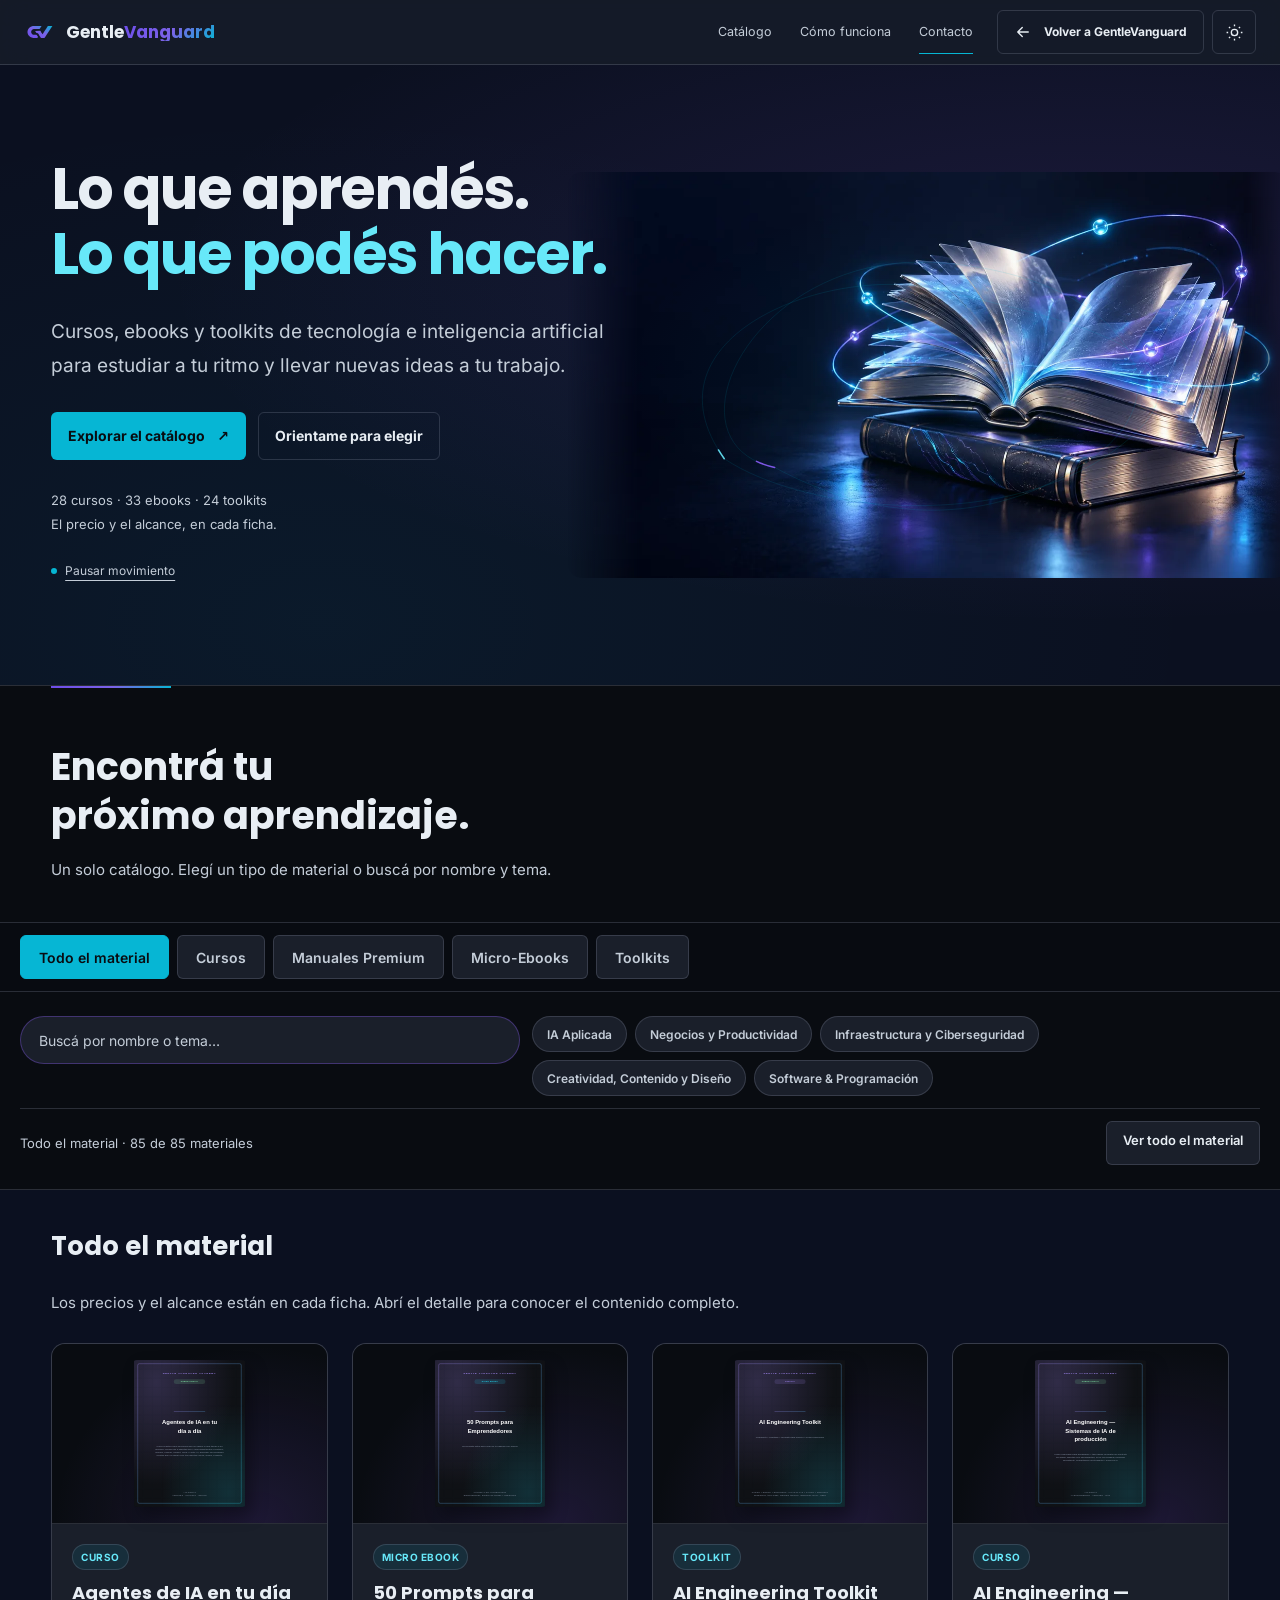
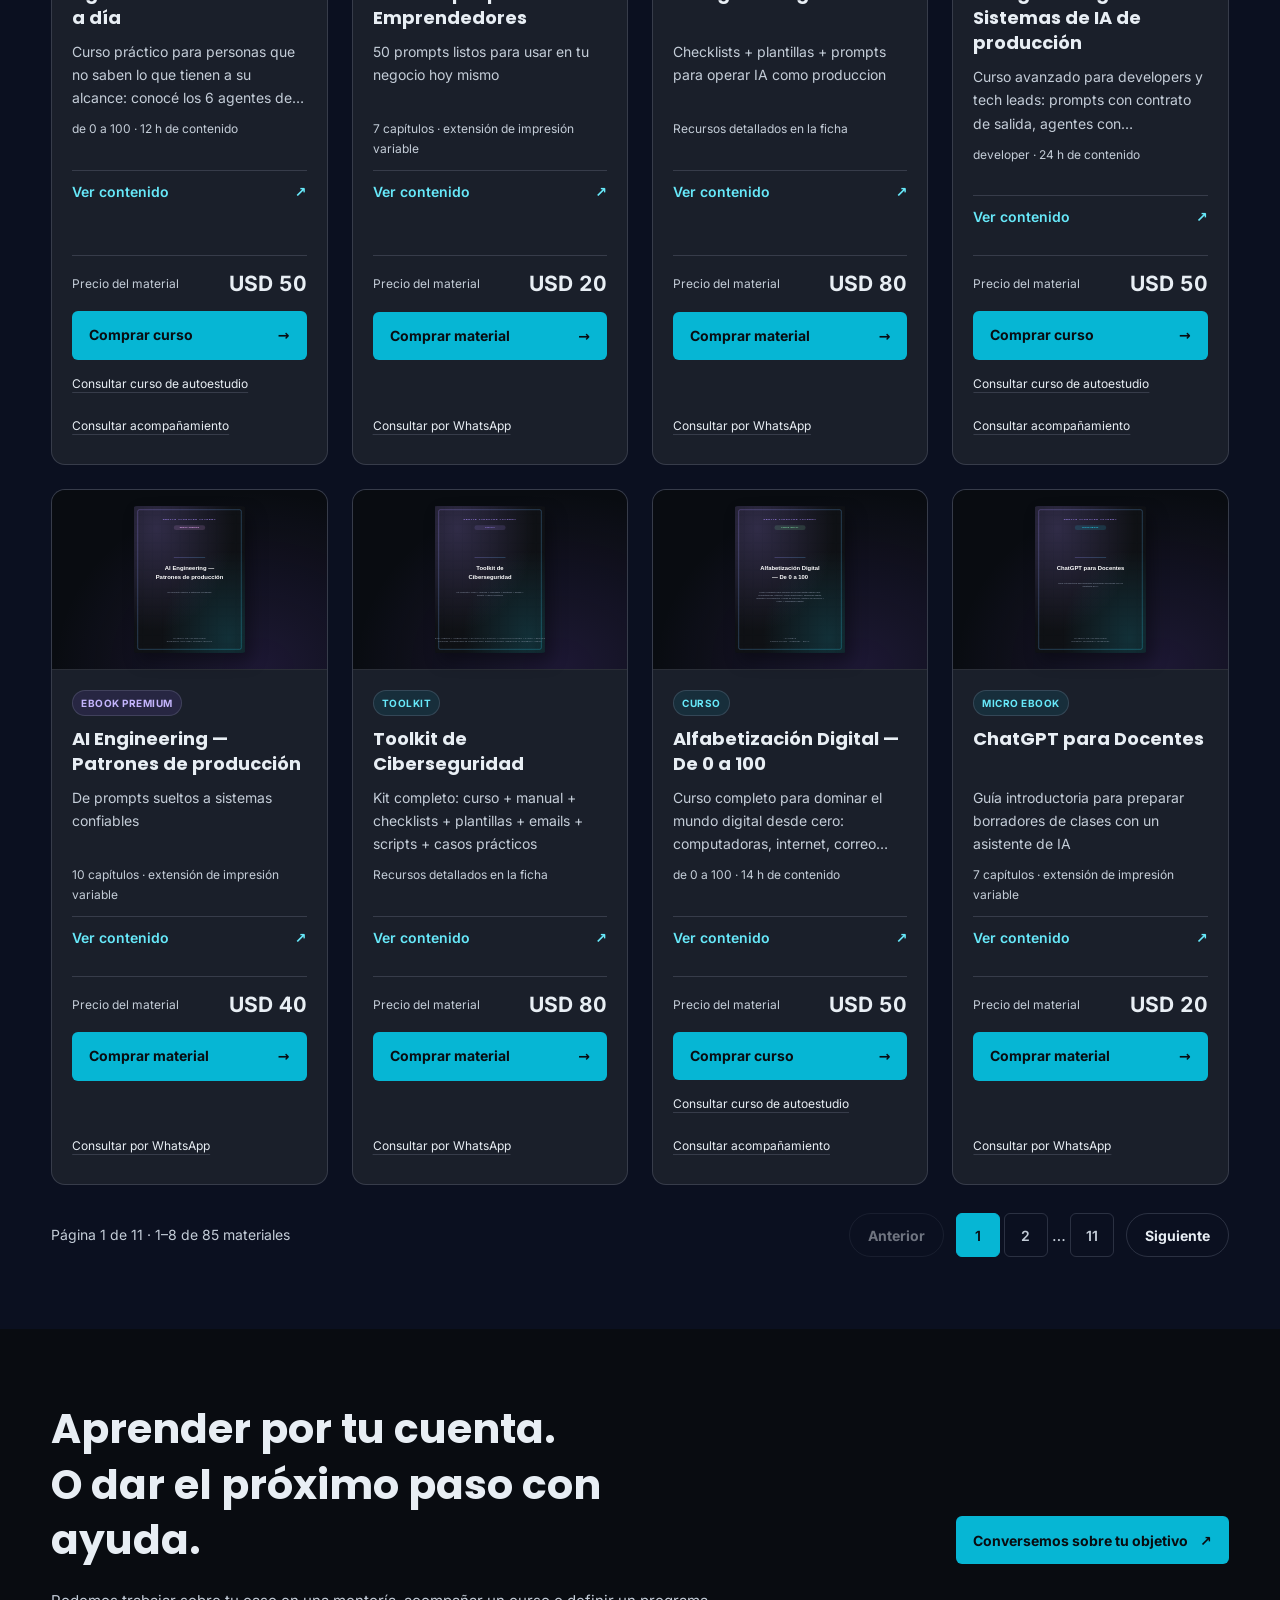
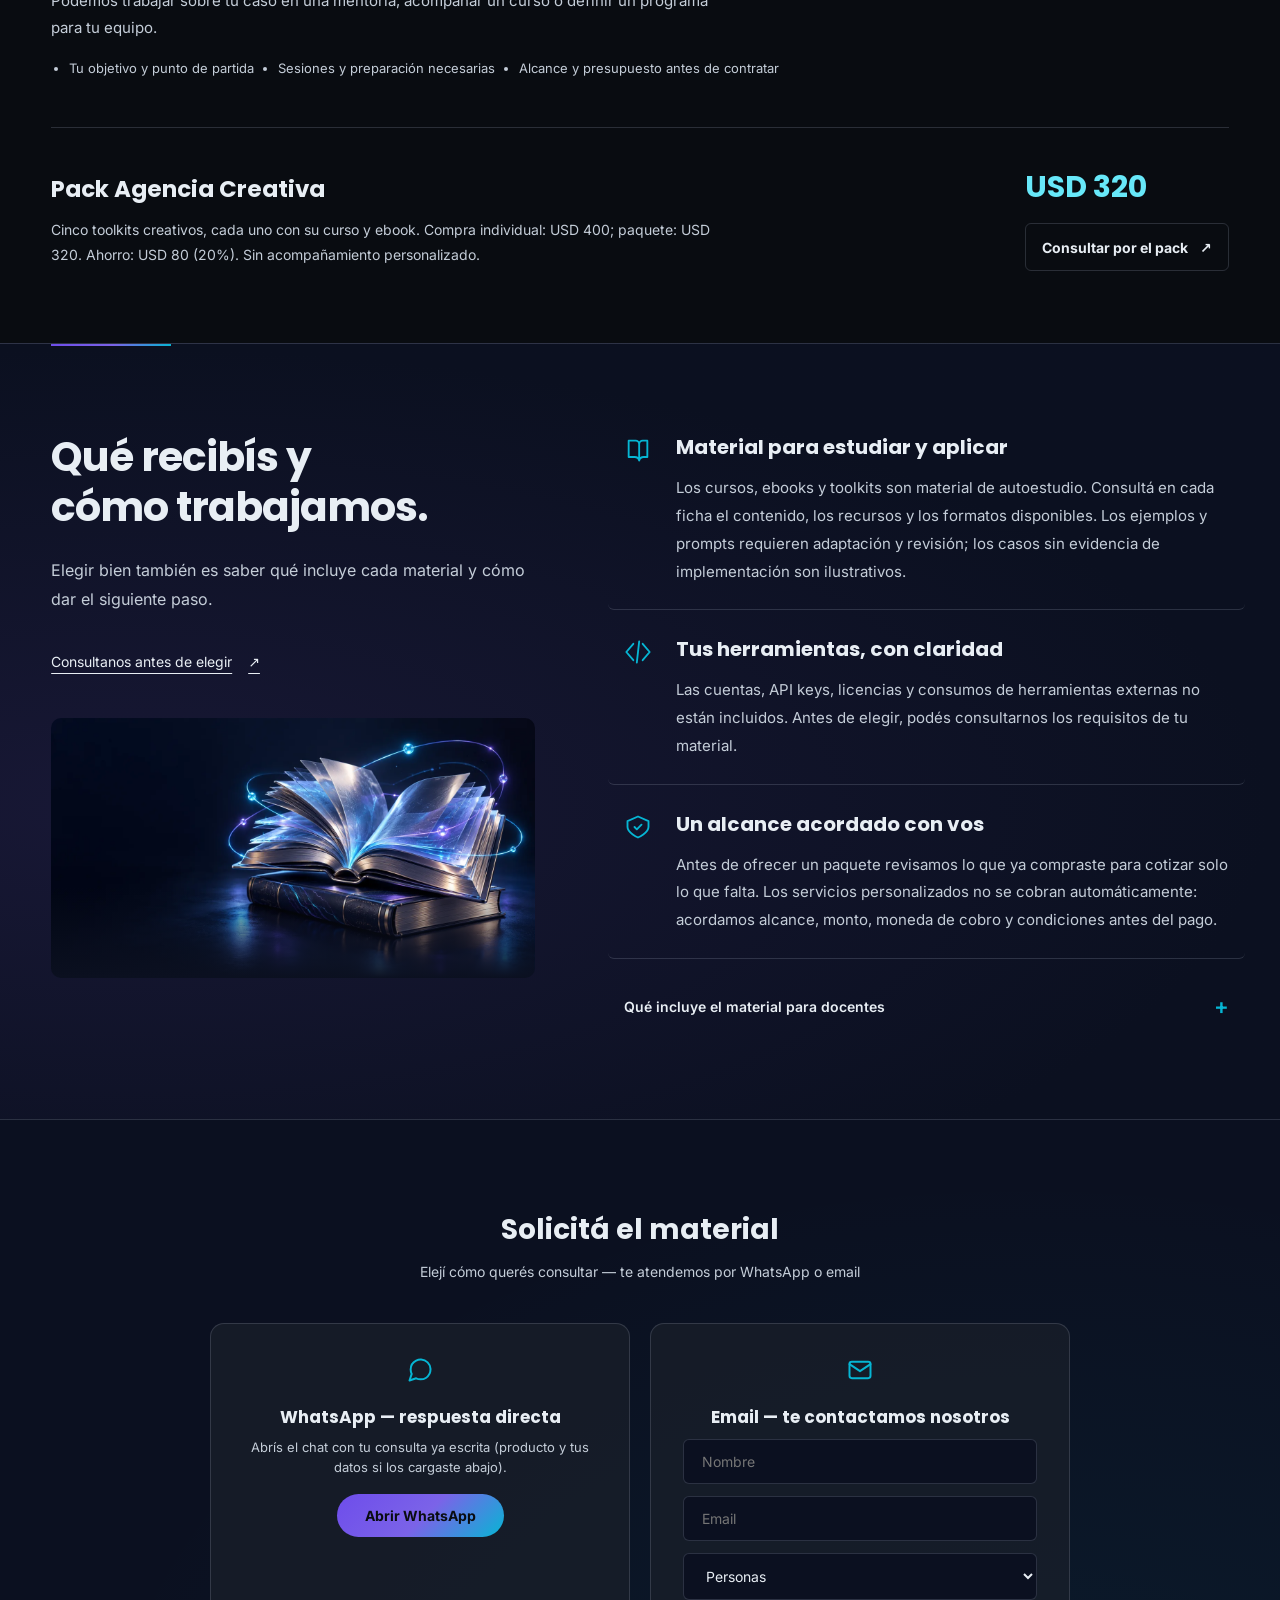
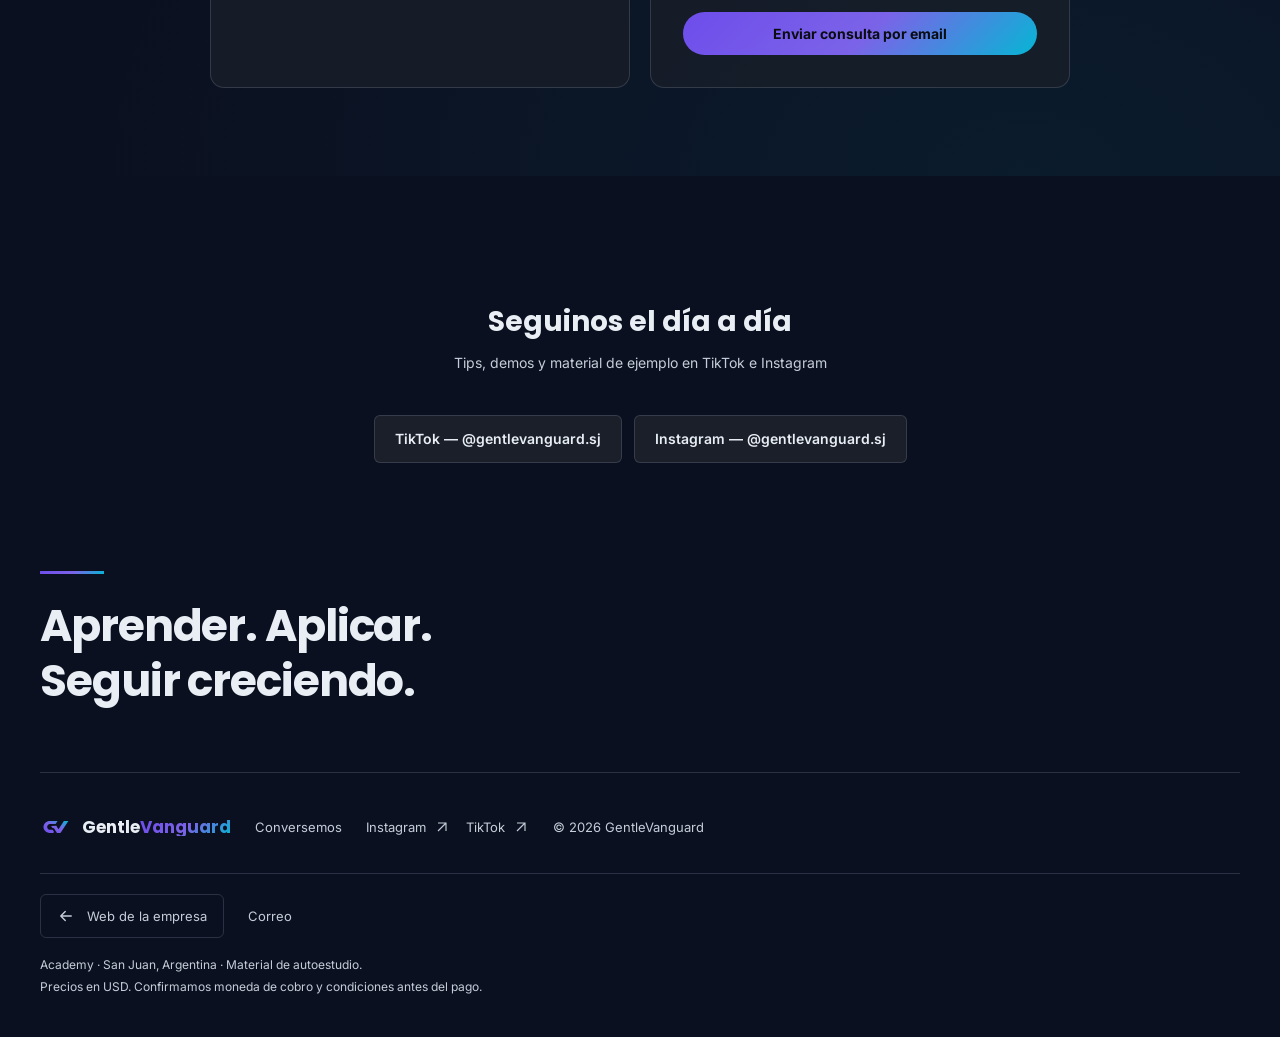
==== academy/index.html @ 3eebcc0d "Update GentleVanguard website and Academy catalog" ====
<!doctype html>
<html lang="es" data-theme="dark">
<head>
<meta charset="UTF-8">
<meta name="viewport" content="width=device-width, initial-scale=1.0">
<meta name="theme-color" content="#0B1020">
<link rel="stylesheet" href="gv-fonts.css">
<link rel="stylesheet" href="gv-shell.css">
<link rel="stylesheet" href="gv-tokens.css">
<link rel="icon" href="favicon.svg" type="image/svg+xml">
<link rel="manifest" href="manifest.webmanifest">
<title>GentleVanguard Academy — Aprendé IA con material de autoestudio</title>
<meta name="description" content="Cursos, ebooks y toolkits de autoestudio para aprender y aplicar IA. Lectura en Academy y exportación de ebooks y toolkits. Consultá el alcance de cada producto.">
<!-- Open Graph -->
<meta property="og:type" content="website">
<meta property="og:site_name" content="GentleVanguard Academy">
<meta property="og:title" content="GentleVanguard Academy — Aprendé IA con material de autoestudio">
<meta property="og:description" content="Cursos, ebooks y toolkits de autoestudio para aprender y aplicar IA. Lectura en Academy y exportación de ebooks y toolkits. Consultá el alcance de cada producto.">
<meta property="og:image:width" content="1200">
<meta property="og:image:height" content="630">
<meta property="og:locale" content="es_AR">
<!-- Twitter Card -->
<meta name="twitter:card" content="summary_large_image">
<meta name="twitter:title" content="GentleVanguard Academy">
<meta name="twitter:description" content="Material de IA para estudiar y aplicar: cursos, ebooks, toolkits y paquetes. Lectura en Academy y exportación de ebooks y toolkits.">
<meta name="twitter:image" content="https://gentlevanguard.github.io/academy/og-cover.png">
<!-- JSON-LD -->
<script type="application/ld+json">
{
  "@context": "https://schema.org",
  "@type": "EducationalOrganization",
  "name": "GentleVanguard Academy",
  "description": "Plataforma de cursos, ebooks y toolkits de IA con material exportable a PDF",
  "slogan": "Aprendé IA con material de autoestudio"
}
</script>
<style>
:root {
  --bg: #0B1020; --bg-deep: #090c11; --bg-elevated: #151921; --text: #e8eef4; --text-2: #c4cdd8; --muted: #8b95a8;
  --purple: #8B5CF6; --purple-soft: #c4b5fd; --cyan: #06B6D4; --cyan-soft: #67e8f9; --grad: var(--gv-gradient);
  --purple-soft-grad: linear-gradient(135deg, #06B6D4, #8B5CF6, #c4b5fd);
  --purple-rgb: 139, 92, 246; --cyan-rgb: 6, 182, 212;
  --glass: rgba(26, 31, 42, 0.72); --border: rgba(var(--purple-rgb), 0.24);
  --radius: 16px; --radius-sm: 10px;
}
* { margin: 0; padding: 0; box-sizing: border-box; }
html { overflow-x: clip; }
body {
  background: var(--bg); color: var(--text);
  font-family: var(--gv-font-body);
  line-height: 1.6; overflow-x: hidden;
}
h1,h2,h3 { font-family: var(--gv-font-display); font-weight: 700; }
.container { max-width: 1100px; margin: 0 auto; padding: 0 24px; }
.hero {
  text-align: center; padding: 90px 20px 60px; position: relative;
}
.hero::before, .hero::after {
  content: ''; position: absolute; border-radius: 50%; filter: blur(90px); pointer-events: none;
}
.hero::before { width: 420px; height: 420px; background: rgba(var(--purple-rgb),0.14); top: -120px; left: -100px; }
.hero::after { width: 380px; height: 380px; background: rgba(var(--cyan-rgb),0.10); bottom: -140px; right: -80px; }
.hero-badge {
  display: inline-block; padding: 6px 16px; border-radius: 999px;
  border: 1px solid rgba(var(--purple-rgb),0.35); background: rgba(var(--purple-rgb),0.08);
  font-size: 12px; font-weight: 600; letter-spacing: 0.08em; color: var(--purple);
  margin-bottom: 24px; position: relative; z-index: 1;
}
.hero h1 { font-size: clamp(36px, 6vw, 60px); font-weight: 800; line-height: 1.1; position: relative; z-index: 1; }
.hero h1 .g { background: var(--grad); -webkit-background-clip: text; background-clip: text; color: transparent; }
.hero .tagline { font-size: 20px; color: var(--text-2); margin: 18px auto 8px; max-width: 640px; position: relative; z-index: 1; }
.hero .desc { font-size: 15px; color: var(--text-2); max-width: 560px; margin: 0 auto 32px; position: relative; z-index: 1; }
.cta-row { display: flex; gap: 14px; justify-content: center; flex-wrap: wrap; position: relative; z-index: 1; }
.btn {
  display: inline-flex; align-items: center; justify-content: center;
  padding: 13px 28px; border-radius: 999px; border: none; cursor: pointer;
  background: transparent; font-family: inherit; color: inherit;
  font-weight: 700; font-size: 14px; text-decoration: none; transition: transform .18s, box-shadow .2s;
}
.btn-primary { background: var(--grad); color: var(--bg-deep); }
.btn-primary:hover { transform: translateY(-2px); box-shadow: 0 8px 30px rgba(var(--purple-rgb),0.35); }
.btn-ghost { border: 1px solid var(--border); color: var(--text); }
.btn-ghost:hover { border-color: var(--cyan); color: var(--cyan); }
.stats { display: flex; justify-content: center; gap: 36px; margin-top: 48px; flex-wrap: wrap; position: relative; z-index: 1; }
.stat { text-align: center; }
.stats .n { font-size: 34px; font-weight: 800; background: var(--grad); -webkit-background-clip: text; background-clip: text; color: transparent; }
.stats .l { font-size: 12px; color: var(--text-2); letter-spacing: 0.04em; }
section { padding: 60px 20px; }
.section-title { text-align: center; font-size: 28px; font-weight: 800; margin-bottom: 8px; }
.section-sub { text-align: center; color: var(--text-2); font-size: 14px; margin-bottom: 40px; }
.grid { display: grid; grid-template-columns: repeat(auto-fill, minmax(200px, 1fr)); gap: 14px; }
.card {
  position: relative;
  background: var(--glass); border: 1px solid var(--border); border-radius: var(--radius);
  padding: 18px; display: flex; flex-direction: column; gap: 8px;
  transition: border-color .2s, transform .2s;
}
.card:hover { border-color: rgba(var(--cyan-rgb),0.4); transform: translateY(-3px); }
.card img { width: 100%; aspect-ratio: 4/5; max-height: 220px; object-fit: cover; border-radius: var(--radius-sm); border: 1px solid var(--border); }
.price-tag { position: absolute; top: 30px; right: 30px; z-index: 2; background: var(--grad); color: var(--bg-deep); font-size: 12px; font-weight: 800; padding: 3px 10px; border-radius: 999px; }
.card h3 { font-size: 16px; font-weight: 700; }
.card.card-long h3 { font-size: 14.5px; letter-spacing: -0.1px; }
.card p { font-size: 13px; color: var(--text-2); flex: 1; }
.card .meta { font-size: 11px; color: var(--text-2); opacity: .8; }
.badge-row { display: flex; gap: 6px; }
.badge { font-size: 10px; font-weight: 700; letter-spacing: .06em; padding: 3px 10px; border-radius: 999px; }
.badge-premium { background: var(--purple-soft-grad); color: var(--bg-deep); }
.badge-micro { border: 1px solid rgba(var(--cyan-rgb),0.35); color: var(--cyan); background: rgba(var(--cyan-rgb),0.08); }
.badge-toolkit { border: 1px solid rgba(var(--purple-rgb),0.35); color: var(--purple); background: rgba(var(--purple-rgb),0.08); }
.badge-free { border: 1px solid transparent; background-image: linear-gradient(var(--bg), var(--bg)), var(--grad); background-origin: border-box; background-clip: padding-box, border-box; color: var(--purple); font-weight: 800; }

/* ── Charla Gratuita ───────────────────────────────────────────────── */
.charla-section { padding: 24px 20px 40px; max-width: 1100px; margin: 0 auto; }
.charla-card {
  position: relative;
  display: grid;
  grid-template-columns: 320px 1fr;
  gap: 28px;
  align-items: stretch;
  background: linear-gradient(165deg, rgba(var(--purple-rgb),0.08), rgba(var(--cyan-rgb),0.04));
  border: 1px solid rgba(var(--purple-rgb),0.4);
  border-radius: 20px;
  padding: 24px;
  box-shadow: 0 18px 60px -20px rgba(var(--purple-rgb),0.35);
  overflow: hidden;
}
.charla-card::before {
  content: ''; position: absolute; inset: -1px;
  border-radius: 20px;
  padding: 1.5px;
  background: linear-gradient(135deg, rgba(var(--purple-rgb),0.6), rgba(var(--cyan-rgb),0.6));
  -webkit-mask: linear-gradient(#000 0 0) content-box, linear-gradient(#000 0 0);
  -webkit-mask-composite: xor; mask-composite: exclude;
  pointer-events: none;
}
.charla-cover {
  position: relative;
  border-radius: 14px;
  overflow: hidden;
  border: 1px solid rgba(255,255,255,0.08);
  background: var(--bg-deep);
  display: flex; align-items: center; justify-content: center;
  min-height: 280px;
}
.charla-cover img { width: 100%; height: 100%; object-fit: cover; display: block; }
.charla-free-badge {
  position: absolute; top: 12px; left: 12px;
  background: var(--grad); color: var(--bg-deep);
  font-size: 11px; font-weight: 800; letter-spacing: 1.5px;
  padding: 6px 12px; border-radius: 999px;
}
.charla-body { display: flex; flex-direction: column; gap: 10px; }
.charla-eyebrow {
  display: inline-flex; align-items: center; gap: 8px;
  font-size: 11px; font-weight: 800; letter-spacing: 2px;
  text-transform: uppercase; color: var(--purple);
}
.charla-dot { width: 8px; height: 8px; border-radius: 50%; background: var(--grad); box-shadow: 0 0 10px rgba(var(--purple-rgb),0.5); }
.charla-title { font-size: clamp(28px, 4vw, 38px); font-weight: 900; margin: 4px 0 0; line-height: 1.05; background: var(--grad); -webkit-background-clip: text; background-clip: text; color: transparent; }
.charla-subtitle { font-size: 15px; color: var(--text-2); margin: 4px 0 8px; }
.charla-features { list-style: none; padding: 0; margin: 6px 0 12px; display: grid; gap: 6px; font-size: 14px; }
.charla-features li { padding-left: 4px; color: var(--text); }
.charla-ctas { display: flex; gap: 10px; flex-wrap: wrap; margin-top: 4px; }
.charla-note { font-size: 12px; color: var(--text-2); margin-top: 8px; }
.charla-note a { color: var(--cyan); text-decoration: underline dotted; }
@media (max-width: 760px) {
  .charla-card { grid-template-columns: 1fr; }
  .charla-cover { min-height: 320px; }
}

/* card gratuita dentro del grid estándar */
.card-free { border-color: rgba(var(--purple-rgb),0.4); }
.free-tag { position: absolute; top: 30px; right: 30px; z-index: 2; background: var(--grad); color: var(--bg-deep); font-size: 11px; font-weight: 800; letter-spacing: 1.5px; padding: 4px 10px; border-radius: 999px; }
.pricing { display: grid; grid-template-columns: repeat(auto-fit, minmax(260px, 1fr)); gap: 18px; max-width: 720px; margin: 0 auto; }
.social-strip { text-align: center; margin-top: 64px; }
.social-links { display: flex; gap: 12px; justify-content: center; flex-wrap: wrap; margin-top: 18px; }
.social-links a {
  display: inline-flex; align-items: center; gap: 8px; padding: 12px 20px;
  border: 1px solid var(--border); border-radius: 999px; background: var(--glass);
  color: inherit; text-decoration: none; font-size: 14px; font-weight: 600;
  transition: border-color .2s ease, transform .2s ease;
}
.social-links a:hover { border-color: var(--cyan); transform: translateY(-2px); }
.price-card {
  background: var(--glass); border: 1px solid var(--border); border-radius: var(--radius);
  padding: 28px 24px; text-align: center; position: relative;
}
.price-card.pro { border-color: rgba(var(--purple-rgb),0.4); background: linear-gradient(165deg, rgba(var(--purple-rgb),0.08), rgba(var(--cyan-rgb),0.04)); }
.price-card .tier { font-size: 12px; font-weight: 700; letter-spacing: .08em; color: var(--text-2); text-transform: uppercase; }
.price-card .price { font-size: 40px; font-weight: 800; margin: 12px 0 4px; }
.price-card .price small { font-size: 14px; color: var(--text-2); font-weight: 400; }
.price-card ul { list-style: none; text-align: left; margin: 18px 0; font-size: 13px; color: var(--text-2); }
.price-card li { padding: 5px 0; }
.price-card li::before { content: '✓ '; color: var(--cyan); font-weight: 700; }
.lead-section { max-width: 560px; margin: 0 auto; text-align: center; }
.lead-form { display: flex; flex-direction: column; gap: 12px; margin-top: 24px; }
.lead-form input, .lead-form select {
  padding: 13px 18px; border-radius: var(--radius-sm); border: 1px solid var(--border);
  background: var(--bg-deep); color: var(--text); font-size: 14px; font-family: inherit;
}
.lead-form input:focus, .lead-form select:focus { outline: none; border-color: var(--cyan); }
.lead-success { display: none; margin-top: 16px; padding: 14px; border-radius: var(--radius-sm); background: rgba(var(--cyan-rgb),0.1); border: 1px solid rgba(var(--cyan-rgb),0.3); color: var(--cyan); font-size: 14px; }
/* ── Checkout pre-pago (order bump + captura de contacto) ── */
.checkout-overlay {
  position: fixed; inset: 0; z-index: 60; display: grid; place-items: center;
  padding: 20px; background: rgba(4, 6, 10, 0.72); backdrop-filter: blur(4px);
}
.checkout-modal {
  width: min(480px, 100%); max-height: 90vh; overflow-y: auto;
  padding: 26px 24px; border-radius: var(--radius);
  background: var(--bg-deep); border: 1px solid rgba(var(--purple-rgb),0.35);
  box-shadow: 0 24px 70px rgba(0,0,0,0.55);
}
.checkout-modal h2 { font-size: 20px; margin: 0 0 12px; }
.checkout-product {
  display: flex; justify-content: space-between; gap: 12px; align-items: baseline;
  padding: 12px 14px; margin-bottom: 12px; border-radius: var(--radius-sm);
  background: rgba(var(--cyan-rgb),0.08); border: 1px solid rgba(var(--cyan-rgb),0.25); font-size: 14px;
}
.checkout-product-name { font-weight: 700; }
.checkout-product-price { color: var(--cyan); font-weight: 800; white-space: nowrap; }
.checkout-why { margin: 0 0 14px; color: var(--text-2); font-size: 13px; line-height: 1.5; }
.checkout-modal input[type="text"], .checkout-modal input[type="email"] {
  width: 100%; padding: 12px 14px; margin-bottom: 10px; border-radius: var(--radius-sm);
  border: 1px solid var(--border); background: var(--bg-deep); color: var(--text); font-size: 14px; font-family: inherit; box-sizing: border-box;
}
.checkout-modal input:focus { outline: none; border-color: var(--cyan); }
.checkout-bump {
  display: flex; gap: 10px; align-items: flex-start; cursor: pointer;
  padding: 12px 14px; margin: 4px 0 14px; border-radius: var(--radius-sm);
  background: rgba(var(--purple-rgb),0.08); border: 1px dashed rgba(var(--purple-rgb),0.5);
}
.checkout-bump input { margin-top: 3px; accent-color: var(--purple); }
.checkout-bump strong { display: block; font-size: 14px; }
.checkout-bump em { display: block; margin-top: 3px; color: var(--text-2); font-size: 12px; font-style: normal; line-height: 1.45; }
.checkout-actions { display: flex; gap: 10px; justify-content: flex-end; }
.checkout-note { margin: 14px 0 0; color: var(--text-2); font-size: 11.5px; opacity: 0.85; }
/* ── Sección gracias (post-checkout) ── */
#gracias .section-sub a { color: var(--cyan); }
.gracias-box {
  max-width: 560px; margin: 0 auto 26px; padding: 18px 20px; text-align: left;
  border-radius: var(--radius); background: rgba(var(--purple-rgb),0.08); border: 1px solid rgba(var(--purple-rgb),0.4);
}
.gracias-box h3 { margin: 0 0 6px; font-size: 15px; }
.gracias-box p { margin: 0 0 12px; font-size: 13px; color: var(--text-2); line-height: 1.5; }
.gracias-note { font-size: 11.5px !important; opacity: 0.8; margin-top: 10px !important; }
.gracias-upsell { max-width: 760px; margin: 0 auto 20px; }
.gracias-upsell h3 { font-size: 14px; color: var(--text-2); margin-bottom: 12px; }
.gracias-cards { display: grid; grid-template-columns: repeat(auto-fit, minmax(200px, 1fr)); gap: 12px; }
.gracias-card {
  padding: 14px 16px; border-radius: var(--radius-sm); text-align: left;
  background: var(--glass); border: 1px solid var(--border);
}
.gracias-card strong { display: block; font-size: 13.5px; margin-bottom: 4px; }
.gracias-card span { display: block; font-size: 12px; color: var(--text-2); margin-bottom: 10px; line-height: 1.45; }
.gracias-card-price { font-size: 13px; font-weight: 700; color: var(--cyan); margin: 2px 0 8px; }
.gracias-card-skip {
  background: none; border: none; cursor: pointer; padding: 6px 0 0;
  color: var(--text-2); font: inherit; font-size: 12px; text-decoration: underline;
}
.gracias-card-skip:hover { color: var(--text); }
.gracias-card .btn { margin-top: auto; }
.contact-choice { display: grid; grid-template-columns: 1fr 1fr; gap: 20px; max-width: 860px; margin: 28px auto 0; }
@media (max-width: 760px) { .contact-choice { grid-template-columns: 1fr; } }
.choice-card { background: rgba(255,255,255,0.03); border: 1px solid var(--border); border-radius: var(--radius-sm, 12px); padding: 24px 22px; text-align: center; }
.choice-card h3 { margin: 8px 0 6px; font-size: 17px; color: var(--text); }
.choice-card p { font-size: 13px; color: var(--text-2); margin-bottom: 16px; }
.choice-icon { font-size: 28px; }
.lead-form { display: flex; flex-direction: column; gap: 12px; margin-top: 8px; text-align: left; }
.interest-chip { display: flex; align-items: center; gap: 10px; justify-content: center; max-width: 560px; margin: 16px auto 0; padding: 8px 14px; border-radius: 999px; background: rgba(var(--purple-rgb),0.12); border: 1px solid rgba(var(--purple-rgb),0.4); color: var(--purple); font-size: 13px; }
.interest-chip button { background: none; border: none; color: inherit; font-size: 16px; cursor: pointer; padding: 0 4px; }
.contact-hint { margin-top: 10px; font-size: 12px; opacity: .75; }
.link-btn { background: none; border: none; color: var(--cyan); cursor: pointer; font-size: inherit; padding: 0; }
.card { display: flex; flex-direction: column; }
.card .btn-interest { margin-top: auto; align-self: stretch; text-align: center; }
.card .btn { margin-top: 8px; }
.card .btn:first-of-type { margin-top: auto; }
.tabbar { position: sticky; top: 0; z-index: 50; display: flex; gap: 8px; justify-content: center; flex-wrap: wrap; padding: 12px 16px; background: rgba(11,16,32,0.85); backdrop-filter: blur(10px); border-bottom: 1px solid var(--border); }
.tab { background: transparent; border: 1px solid var(--border); color: var(--text); font-family: inherit; font-size: 14px; font-weight: 600; padding: 9px 20px; border-radius: 999px; cursor: pointer; transition: border-color .18s, color .18s, background .18s; }
.tab:hover { border-color: var(--cyan); color: var(--cyan); }
.tab.active { background: var(--grad); border-color: transparent; color: var(--bg-deep); }
.product-section { display: none; }
.product-section.active { display: block; }
/* Barra de filtro del catálogo (búsqueda + categorías) — misma mecánica que Academy */
.filter-bar { position: sticky; top: 58px; z-index: 45; display: flex; gap: 10px; align-items: center; justify-content: center; flex-wrap: wrap; padding: 12px 16px; background: rgba(11,16,32,0.92); backdrop-filter: blur(10px); border-bottom: 1px solid var(--border); }
.filter-bar input[type="search"] { width: min(420px, 100%); padding: 10px 18px; border-radius: 999px; border: 1px solid rgba(var(--purple-rgb),0.35); background: rgba(10,12,18,0.8); color: var(--text); font-family: inherit; font-size: 14px; outline: none; transition: border-color .18s, box-shadow .18s; }
.filter-bar input[type="search"]:focus { border-color: var(--purple); box-shadow: 0 0 0 3px rgba(var(--purple-rgb),0.18); }
.filter-chip { background: transparent; border: 1px solid var(--border); color: var(--text-2); font-family: inherit; font-size: 13px; font-weight: 600; padding: 7px 14px; border-radius: 999px; cursor: pointer; transition: border-color .15s, color .15s, background .15s; }
.filter-chip:hover { border-color: rgba(var(--purple-rgb),0.55); color: var(--text); }
.filter-chip.active { background: var(--grad); border-color: transparent; color: var(--bg-deep); }
.filter-clear { border-style: dashed; }
.filter-count { font-size: 12px; color: var(--text-2); white-space: nowrap; }
.filter-empty { display: none; text-align: center; color: var(--text-2); padding: 40px 16px; font-size: 15px; }
.card.card-hidden { display: none; }
.card.card-collapsed { display: none; }
.grid-expand { display: inline-flex; margin: 14px auto 4px; padding: 9px 22px; font-size: 13px; }
.product-section .grid + .grid-expand { display: flex; justify-content: center; }
@media (max-width: 640px) { .filter-bar { top: 54px; } .filter-bar input[type="search"] { width: 100%; } }
.card .btn { margin-top: 8px; }
.card .btn:first-of-type { margin-top: auto; }
footer { text-align: center; padding: 40px 20px; color: var(--text-2); font-size: 12px; border-top: 1px solid var(--border); margin-top: 60px; }
footer a { color: var(--cyan); }
@media (max-width: 640px) {
  .hero h1 { font-size: 32px; }
  .stats { gap: 20px; }
  .stats .n { font-size: 26px; }
}

/* Recuperación de carrito (#4): chip discreto abajo a la izquierda */
.cart-recover {
  position: fixed; left: 16px; bottom: 16px; z-index: 55;
  display: inline-flex; align-items: center; gap: 8px;
  max-width: min(420px, calc(100vw - 32px));
  padding: 10px 14px; border-radius: 999px; cursor: pointer;
  background: var(--bg-deep); color: var(--text);
  border: 1px solid rgba(var(--purple-rgb),0.45); font-size: 13px; font-weight: 600;
  box-shadow: 0 10px 30px rgba(0,0,0,0.45);
}
.cart-recover:hover { border-color: var(--cyan); }
.cart-recover .cr-price { color: var(--cyan); font-weight: 800; white-space: nowrap; }
</style>
<link rel="stylesheet" href="catalog.css">
<link rel="stylesheet" href="offers.css">
<link rel="stylesheet" href="academy.css">
<script src="academy.js" defer></script>
<script src="catalog.js" defer></script>
<link rel="stylesheet" href="../public-chrome.css"><link rel="canonical" href="https://gentlevanguard.github.io/academy/"><meta property="og:url" content="https://gentlevanguard.github.io/academy/"><meta property="og:image" content="https://gentlevanguard.github.io/academy/og-cover.png"></head>
<body data-public-surface="academy" class="gv-app-shell" id="page-top">
<a class="academy-skip" href="#catalogo">Saltar al catálogo</a><header class="gv-topbar academy-topbar"><div class="gv-topbar-inner"><a class="gv-brand academy-brand" href="#page-top" aria-label="GentleVanguard Academy, inicio"><img class="gv-brand-logo" src="logo.svg" width="32" height="32" alt=""><span class="gv-brand-wordmark">Gentle<span>Vanguard</span></span></a><nav id="academy-navigation" aria-label="Navegación de Academy"><a href="#catalogo">Catálogo</a><a href="#alcance">Cómo funciona</a><a href="#lead">Contacto</a></nav><div class="academy-controls"><a href="/" class="gv-btn gv-btn-ghost academy-company" aria-label="Volver a la web de GentleVanguard" title="Volver a GentleVanguard"><svg width="18" height="18" viewBox="0 0 24 24" fill="none" stroke="currentColor" stroke-width="1.8" stroke-linecap="round" stroke-linejoin="round" aria-hidden="true"><path d="M19 12H5m6-6-6 6 6 6"/></svg><span class="company-desktop">Volver a GentleVanguard</span><span class="company-mobile">Empresa</span></a><button id="academy-theme" type="button" class="gv-icon-btn" aria-label="Cambiar tema" title="Cambiar tema"><svg width="19" height="19" viewBox="0 0 24 24" fill="none" stroke="currentColor" stroke-width="1.7" aria-hidden="true"><path d="M20.8 13a9 9 0 0 1-9.8-9.8A9 9 0 1 0 20.8 13Z"/></svg></button><button id="academy-menu" class="gv-icon-btn" type="button" aria-label="Abrir menú" aria-controls="academy-navigation" aria-expanded="false"><svg width="22" height="22" viewBox="0 0 24 24" fill="none" stroke="currentColor" stroke-width="1.7" aria-hidden="true"><path d="M4 7h16M4 12h16M4 17h16"/></svg></button></div></div></header>
<section class="academy-hero" aria-labelledby="academy-title"><div class="academy-hero-copy"><h1 id="academy-title">Lo que aprendés.<br><span>Lo que podés hacer.</span></h1><p>Cursos, ebooks y toolkits de tecnología e inteligencia artificial para estudiar a tu ritmo y llevar nuevas ideas a tu trabajo.</p><div class="academy-actions"><a href="#catalogo" class="gv-btn gv-btn-primary">Explorar el catálogo <span aria-hidden="true">↗</span></a><button type="button" id="hero-whatsapp" class="gv-btn gv-btn-ghost">Orientame para elegir</button></div><p class="academy-hero-note">28 cursos · 33 ebooks · 24 toolkits<br>El precio y el alcance, en cada ficha.</p><button type="button" id="academy-motion" aria-pressed="false" hidden>Pausar movimiento</button></div><figure class="academy-hero-art" aria-hidden="true"><img src="media/academy-learning-v1.webp" width="1536" height="1024" fetchpriority="high" decoding="async" alt=""><div class="academy-light-path"></div><svg class="academy-knowledge-paths" viewBox="0 0 700 467" fill="none"><path class="knowledge-track" d="M115 330C15 190 236 104 365 136S705 206 575 312S207 392 115 330Z"/><path class="knowledge-track" d="M173 340C42 312 147 95 352 104S660 243 539 329S283 400 173 340Z"/><path class="knowledge-flow" d="M115 330C15 190 236 104 365 136S705 206 575 312S207 392 115 330Z"/><path class="knowledge-flow knowledge-flow-b" d="M173 340C42 312 147 95 352 104S660 243 539 329S283 400 173 340Z"/></svg></figure></section>
<div class="catalog-intro" id="catalogo"><div><h2>Encontrá tu próximo aprendizaje.</h2><p>Un solo catálogo. Elegí un tipo de material o buscá por nombre y tema.</p></div></div>
<nav class="tabbar" id="tabbar" aria-label="Categorías de productos">
  <button type="button" class="tab active" data-sec="sec-destacados">Todo el material</button>
  <button type="button" class="tab" data-sec="sec-cursos">Cursos</button>
  <button type="button" class="tab" data-sec="sec-manuales">Manuales Premium</button>
  <button type="button" class="tab" data-sec="sec-micro">Micro-Ebooks</button>
  <button type="button" class="tab" data-sec="sec-toolkits">Toolkits</button>
</nav>

<div class="filter-bar" id="filter-bar" role="search">
  <input type="search" id="filter-q" placeholder="Buscá por nombre o tema…" aria-label="Buscar por nombre o tema en la vista actual" aria-describedby="catalog-state" autocomplete="off">
  <div class="filter-chips" id="filter-chips" aria-label="Filtrar por categoría">
      <button type="button" class="filter-chip" data-cat="ia-aplicada">IA Aplicada</button>
      <button type="button" class="filter-chip" data-cat="negocios-productividad">Negocios y Productividad</button>
      <button type="button" class="filter-chip" data-cat="infraestructura-redes-ciberseguridad">Infraestructura y Ciberseguridad</button>
      <button type="button" class="filter-chip" data-cat="creatividad-contenido-diseno">Creatividad, Contenido y Diseño</button>
      <button type="button" class="filter-chip" data-cat="software-programacion">Software &amp; Programación</button>
  </div>
  <div class="catalog-view-state"><p id="catalog-state" role="status" aria-live="polite">Todo el material</p><button type="button" class="filter-clear" id="filter-clear">Ver todo el material</button></div>
  <span class="filter-count" id="filter-count" style="display:none"></span>
</div>

<section class="product-section active" id="sec-destacados">
  <h2 class="section-title">Todo el material</h2>
  <p class="section-sub">Los precios y el alcance están en cada ficha. Abrí el detalle para conocer el contenido completo.</p>
  <div class="grid"><article class="card" data-title="Agentes de IA en tu día a día Curso práctico para personas que no saben lo que tienen a su alcance: conocé los 6 agentes de IA más importantes (ChatGPT, Gemini, Claude, Copilot, Grok y Meta AI), descubrí las funciones ocultas que ya vienen con tus cuentas (GPTs, Gems, Projects, Copilot Studio), armá tu caja de herramientas con NotebookLM, Perplexity, Notion y las suites de Office y Google, y aprendé con ejemplos reales para tu vida: casa y trámites, tienda y ventas, oficina o estudio. Sin tecnicismos: si sabés mandar un WhatsApp, podés usar IA." data-cats="ia-aplicada negocios-productividad">
    <div class="card-cover"><img src="covers/course-agentes-ia.svg" alt="Portada: Agentes de IA en tu día a día" loading="lazy" width="400" height="520" onerror="this.onerror=null;this.src='covers/_default.svg'"></div>
    <div class="card-copy"><div class="badge-row"><span class="badge badge-micro">CURSO</span></div><h3>Agentes de IA en tu día a día</h3><p class="card-summary">Curso práctico para personas que no saben lo que tienen a su alcance: conocé los 6 agentes de IA más importantes (ChatGPT, Gemini, Claude, Copilot, Grok y…</p><div class="meta">de 0 a 100 · 12 h de contenido</div>
    <details class="product-details"><summary>Ver contenido <span aria-hidden="true">↗</span></summary><div class="details-body"><p>Curso práctico para personas que no saben lo que tienen a su alcance: conocé los 6 agentes de IA más importantes (ChatGPT, Gemini, Claude, Copilot, Grok y Meta AI), descubrí las funciones ocultas que ya vienen con tus cuentas (GPTs, Gems, Projects, Copilot Studio), armá tu caja de herramientas con NotebookLM, Perplexity, Notion y las suites de Office y Google, y aprendé con ejemplos reales para tu vida: casa y trámites, tienda y ventas, oficina o estudio. Sin tecnicismos: si sabés mandar un WhatsApp, podés usar IA.</p><p class="detail-meta">de 0 a 100 · 12 h de contenido</p></div></details></div>
    <div class="card-commerce"><div class="card-price"><span>Precio del material</span><strong>USD 50</strong></div><div class="card-actions"><a class="btn btn-primary btn-checkout" data-slug="agentes-ia" data-tier="course-base" data-product="Agentes de IA en tu día a día" data-price="USD 50" href="#lead">Comprar curso <span aria-hidden="true">→</span></a><a class="card-consult" target="_blank" rel="noopener" href="https://wa.me/542645452221?text=Hola!%20Me%20interesa%20el%20curso%20Agentes%20de%20IA%20en%20tu%20d%C3%ADa%20a%20d%C3%ADa%20%E2%80%94%20modalidad%20curso%20solo%20(USD%2050).">Consultar curso de autoestudio</a><a class="card-consult" target="_blank" rel="noopener" href="https://wa.me/542645452221?text=Solicito%20presupuesto%20de%20acompa%C3%B1amiento%20para%20Agentes%20de%20IA%20en%20tu%20d%C3%ADa%20a%20d%C3%ADa">Consultar acompañamiento</a></div></div>
  </article><article class="card" data-title="50 Prompts para Emprendedores 50 prompts listos para usar en tu negocio hoy mismo Colección accionable de 50 prompts organizados por área: idea y validación, producto, marketing, ventas, finanzas, operaciones y crecimiento. Cada prompt incluye instrucciones de uso, variables para personalizar y un ejemplo de resultado." data-cats="negocios-productividad ia-aplicada">
    <div class="card-cover"><img src="covers/50-prompts-emprendedores.svg" alt="Portada: 50 Prompts para Emprendedores" loading="lazy" width="400" height="520" onerror="this.onerror=null;this.src='covers/_default.svg'"></div>
    <div class="card-copy"><div class="badge-row"><span class="badge badge-micro">MICRO EBOOK</span></div><h3>50 Prompts para Emprendedores</h3><p class="card-summary">50 prompts listos para usar en tu negocio hoy mismo</p><div class="meta">7 capítulos · extensión de impresión variable</div>
    <details class="product-details"><summary>Ver contenido <span aria-hidden="true">↗</span></summary><div class="details-body"><p>50 prompts listos para usar en tu negocio hoy mismo</p><p>Colección accionable de 50 prompts organizados por área: idea y validación, producto, marketing, ventas, finanzas, operaciones y crecimiento. Cada prompt incluye instrucciones de uso, variables para personalizar y un ejemplo de resultado.</p><p class="detail-meta">7 capítulos · extensión de impresión variable</p></div></details></div>
    <div class="card-commerce"><div class="card-price"><span>Precio del material</span><strong>USD 20</strong></div><div class="card-actions"><a class="btn btn-primary btn-checkout" data-slug="50-prompts-emprendedores" data-tier="ebook-micro" data-product="50 Prompts para Emprendedores" data-price="USD 20" href="#lead">Comprar material <span aria-hidden="true">→</span></a><a class="card-consult btn-interest" target="_blank" rel="noopener" href="https://wa.me/542645452221?text=Hola!%20Me%20interesa%3A%2050%20Prompts%20para%20Emprendedores%20(USD%2020)">Consultar por WhatsApp</a></div></div>
  </article><article class="card" data-title="AI Engineering Toolkit Checklists + plantillas + prompts para operar IA como produccion Kit premium que reune todo: curso AI Engineering (8 modulos · 48 lecciones · 24h) + ebook de patrones de produccion (~90 pags) + checklists de madurez y operacion + plantillas de prompts con contrato + biblioteca de prompts semilla + casos practicos de implementacion. Todo lo necesario para llevar un sistema de IA a produccion siguiendo el patron stack de mechanical de GentleVanguard." data-cats="ia-aplicada">
    <div class="card-cover"><img src="covers/ai-engineering-toolkit.svg" alt="Portada: AI Engineering Toolkit" loading="lazy" width="400" height="520" onerror="this.onerror=null;this.src='covers/_default.svg'"></div>
    <div class="card-copy"><div class="badge-row"><span class="badge badge-toolkit">TOOLKIT</span></div><h3>AI Engineering Toolkit</h3><p class="card-summary">Checklists + plantillas + prompts para operar IA como produccion</p><div class="meta">Recursos detallados en la ficha</div>
    <details class="product-details"><summary>Ver contenido <span aria-hidden="true">↗</span></summary><div class="details-body"><p>Checklists + plantillas + prompts para operar IA como produccion</p><p>Kit premium que reune todo: curso AI Engineering (8 modulos · 48 lecciones · 24h) + ebook de patrones de produccion (~90 pags) + checklists de madurez y operacion + plantillas de prompts con contrato + biblioteca de prompts semilla + casos practicos de implementacion. Todo lo necesario para llevar un sistema de IA a produccion siguiendo el patron stack de mechanical de GentleVanguard.</p><p class="detail-meta">Recursos detallados en la ficha</p></div></details></div>
    <div class="card-commerce"><div class="card-price"><span>Precio del material</span><strong>USD 80</strong></div><div class="card-actions"><a class="btn btn-primary btn-checkout" data-slug="ai-engineering-toolkit" data-tier="toolkit" data-product="AI Engineering Toolkit" data-price="USD 80" href="#lead">Comprar material <span aria-hidden="true">→</span></a><a class="card-consult btn-interest" target="_blank" rel="noopener" href="https://wa.me/542645452221?text=Hola!%20Me%20interesa%3A%20AI%20Engineering%20Toolkit%20(USD%2080)">Consultar por WhatsApp</a></div></div>
  </article>
<article class="card" data-title="AI Engineering — Sistemas de IA de producción Curso avanzado para developers y tech leads: prompts con contrato de salida, agentes con herramientas, RAG con grading, memoria persistente, orquestación multi-agente y evals en CI. Caso de estudio real del stack de GentleVanguard. Materiales complementarios disponibles por separado (ebook, toolkit) o juntos en el AI Engineering Toolkit." data-cats="ia-aplicada infraestructura-redes-ciberseguridad">
    <div class="card-cover"><img src="covers/course-ai-engineering.svg" alt="Portada: AI Engineering — Sistemas de IA de producción" loading="lazy" width="400" height="520" onerror="this.onerror=null;this.src='covers/_default.svg'"></div>
    <div class="card-copy"><div class="badge-row"><span class="badge badge-micro">CURSO</span></div><h3>AI Engineering — Sistemas de IA de producción</h3><p class="card-summary">Curso avanzado para developers y tech leads: prompts con contrato de salida, agentes con herramientas, RAG con grading, memoria persistente, orquestación…</p><div class="meta">developer · 24 h de contenido</div>
    <details class="product-details"><summary>Ver contenido <span aria-hidden="true">↗</span></summary><div class="details-body"><p>Curso avanzado para developers y tech leads: prompts con contrato de salida, agentes con herramientas, RAG con grading, memoria persistente, orquestación multi-agente y evals en CI. Caso de estudio real del stack de GentleVanguard. Materiales complementarios disponibles por separado (ebook, toolkit) o juntos en el AI Engineering Toolkit.</p><p class="detail-meta">developer · 24 h de contenido</p></div></details></div>
    <div class="card-commerce"><div class="card-price"><span>Precio del material</span><strong>USD 50</strong></div><div class="card-actions"><a class="btn btn-primary btn-checkout" data-slug="ai-engineering" data-tier="course-base" data-product="AI Engineering — Sistemas de IA de producción" data-price="USD 50" href="#lead">Comprar curso <span aria-hidden="true">→</span></a><a class="card-consult" target="_blank" rel="noopener" href="https://wa.me/542645452221?text=Hola!%20Me%20interesa%20el%20curso%20AI%20Engineering%20%E2%80%94%20Sistemas%20de%20IA%20de%20producci%C3%B3n%20%E2%80%94%20modalidad%20curso%20solo%20(USD%2050).">Consultar curso de autoestudio</a><a class="card-consult" target="_blank" rel="noopener" href="https://wa.me/542645452221?text=Solicito%20presupuesto%20de%20acompa%C3%B1amiento%20para%20AI%20Engineering%20%E2%80%94%20Sistemas%20de%20IA%20de%20producci%C3%B3n">Consultar acompañamiento</a></div></div>
  </article><article class="card" data-title="AI Engineering — Patrones de producción De prompts sueltos a sistemas confiables Los patrones completos en extensión variable: prompts como código, agentes con herramientas, RAG con grading, memoria estructurada, multi-agente, evals y operación local-first. Caso de estudio real del stack de GentleVanguard." data-cats="ia-aplicada">
    <div class="card-cover"><img src="covers/ai-engineering.svg" alt="Portada: AI Engineering — Patrones de producción" loading="lazy" width="400" height="520" onerror="this.onerror=null;this.src='covers/_default.svg'"></div>
    <div class="card-copy"><div class="badge-row"><span class="badge badge-premium">EBOOK PREMIUM</span></div><h3>AI Engineering — Patrones de producción</h3><p class="card-summary">De prompts sueltos a sistemas confiables</p><div class="meta">10 capítulos · extensión de impresión variable</div>
    <details class="product-details"><summary>Ver contenido <span aria-hidden="true">↗</span></summary><div class="details-body"><p>De prompts sueltos a sistemas confiables</p><p>Los patrones completos en extensión variable: prompts como código, agentes con herramientas, RAG con grading, memoria estructurada, multi-agente, evals y operación local-first. Caso de estudio real del stack de GentleVanguard.</p><p class="detail-meta">10 capítulos · extensión de impresión variable</p></div></details></div>
    <div class="card-commerce"><div class="card-price"><span>Precio del material</span><strong>USD 40</strong></div><div class="card-actions"><a class="btn btn-primary btn-checkout" data-slug="ai-engineering" data-tier="ebook-premium" data-product="AI Engineering — Patrones de producción" data-price="USD 40" href="#lead">Comprar material <span aria-hidden="true">→</span></a><a class="card-consult btn-interest" target="_blank" rel="noopener" href="https://wa.me/542645452221?text=Hola!%20Me%20interesa%3A%20AI%20Engineering%20%E2%80%94%20Patrones%20de%20producci%C3%B3n%20(USD%2040)">Consultar por WhatsApp</a></div></div>
  </article><article class="card" data-title="Toolkit de Ciberseguridad Kit completo: curso + manual + checklists + plantillas + emails + scripts + casos prácticos El toolkit definitivo de ciberseguridad: el curso 'Ciberseguridad — De persona a empresa' (8 tracks · 48 lecciones · 12h) + el 'Manual Práctico de Ciberseguridad' (120 págs premium) + checklists de auditoría (persona, PyME, Windows, macOS, Linux, mobile) + plantillas de respuesta a incidentes (ransomware, phishing, breach) + emails de comunicación a usuarios y reguladores + scripts de hardening (Windows, macOS, Linux, browser) + casos prácticos reales por industria. Aplicable desde el primer día: descargás, ejecutás, mejorás." data-cats="infraestructura-redes-ciberseguridad negocios-productividad">
    <div class="card-cover"><img src="covers/ciberseguridad-toolkit.svg" alt="Portada: Toolkit de Ciberseguridad" loading="lazy" width="400" height="520" onerror="this.onerror=null;this.src='covers/_default.svg'"></div>
    <div class="card-copy"><div class="badge-row"><span class="badge badge-toolkit">TOOLKIT</span></div><h3>Toolkit de Ciberseguridad</h3><p class="card-summary">Kit completo: curso + manual + checklists + plantillas + emails + scripts + casos prácticos</p><div class="meta">Recursos detallados en la ficha</div>
    <details class="product-details"><summary>Ver contenido <span aria-hidden="true">↗</span></summary><div class="details-body"><p>Kit completo: curso + manual + checklists + plantillas + emails + scripts + casos prácticos</p><p>El toolkit definitivo de ciberseguridad: el curso 'Ciberseguridad — De persona a empresa' (8 tracks · 48 lecciones · 12h) + el 'Manual Práctico de Ciberseguridad' (120 págs premium) + checklists de auditoría (persona, PyME, Windows, macOS, Linux, mobile) + plantillas de respuesta a incidentes (ransomware, phishing, breach) + emails de comunicación a usuarios y reguladores + scripts de hardening (Windows, macOS, Linux, browser) + casos prácticos reales por industria. Aplicable desde el primer día: descargás, ejecutás, mejorás.</p><p class="detail-meta">Recursos detallados en la ficha</p></div></details></div>
    <div class="card-commerce"><div class="card-price"><span>Precio del material</span><strong>USD 80</strong></div><div class="card-actions"><a class="btn btn-primary btn-checkout" data-slug="ciberseguridad-toolkit" data-tier="toolkit" data-product="Toolkit de Ciberseguridad" data-price="USD 80" href="#lead">Comprar material <span aria-hidden="true">→</span></a><a class="card-consult btn-interest" target="_blank" rel="noopener" href="https://wa.me/542645452221?text=Hola!%20Me%20interesa%3A%20Toolkit%20de%20Ciberseguridad%20(USD%2080)">Consultar por WhatsApp</a></div></div>
  </article>
<article class="card" data-title="Alfabetización Digital — De 0 a 100 Curso completo para dominar el mundo digital desde cero: computadoras, internet, correo electrónico, seguridad digital, ofimática (documentos y hojas de cálculo), gestión de archivos y nube, y ciudadanía digital. Con analogías cotidianas, ejemplos reales y ejercicios prácticos en cada lección." data-cats="negocios-productividad infraestructura-redes-ciberseguridad">
    <div class="card-cover"><img src="covers/course-alfabetizacion-digital.svg" alt="Portada: Alfabetización Digital — De 0 a 100" loading="lazy" width="400" height="520" onerror="this.onerror=null;this.src='covers/_default.svg'"></div>
    <div class="card-copy"><div class="badge-row"><span class="badge badge-micro">CURSO</span></div><h3>Alfabetización Digital — De 0 a 100</h3><p class="card-summary">Curso completo para dominar el mundo digital desde cero: computadoras, internet, correo electrónico, seguridad digital, ofimática (documentos y hojas de…</p><div class="meta">de 0 a 100 · 14 h de contenido</div>
    <details class="product-details"><summary>Ver contenido <span aria-hidden="true">↗</span></summary><div class="details-body"><p>Curso completo para dominar el mundo digital desde cero: computadoras, internet, correo electrónico, seguridad digital, ofimática (documentos y hojas de cálculo), gestión de archivos y nube, y ciudadanía digital. Con analogías cotidianas, ejemplos reales y ejercicios prácticos en cada lección.</p><p class="detail-meta">de 0 a 100 · 14 h de contenido</p></div></details></div>
    <div class="card-commerce"><div class="card-price"><span>Precio del material</span><strong>USD 50</strong></div><div class="card-actions"><a class="btn btn-primary btn-checkout" data-slug="alfabetizacion-digital" data-tier="course-base" data-product="Alfabetización Digital — De 0 a 100" data-price="USD 50" href="#lead">Comprar curso <span aria-hidden="true">→</span></a><a class="card-consult" target="_blank" rel="noopener" href="https://wa.me/542645452221?text=Hola!%20Me%20interesa%20el%20curso%20Alfabetizaci%C3%B3n%20Digital%20%E2%80%94%20De%200%20a%20100%20%E2%80%94%20modalidad%20curso%20solo%20(USD%2050).">Consultar curso de autoestudio</a><a class="card-consult" target="_blank" rel="noopener" href="https://wa.me/542645452221?text=Solicito%20presupuesto%20de%20acompa%C3%B1amiento%20para%20Alfabetizaci%C3%B3n%20Digital%20%E2%80%94%20De%200%20a%20100">Consultar acompañamiento</a></div></div>
  </article><article class="card" data-title="ChatGPT para Docentes Guía introductoria para preparar borradores de clases con un asistente de IA Guía de autoestudio de 7 capítulos con prompts para planificaciones, actividades y evaluación. Se utilizan con una herramienta externa de IA. No incluye una secuencia escolar terminada, un generador ni revisión pedagógica personalizada." data-cats="ia-aplicada negocios-productividad">
    <div class="card-cover"><img src="covers/chatgpt-docentes.svg" alt="Portada: ChatGPT para Docentes" loading="lazy" width="400" height="520" onerror="this.onerror=null;this.src='covers/_default.svg'"></div>
    <div class="card-copy"><div class="badge-row"><span class="badge badge-micro">MICRO EBOOK</span></div><h3>ChatGPT para Docentes</h3><p class="card-summary">Guía introductoria para preparar borradores de clases con un asistente de IA</p><div class="meta">7 capítulos · extensión de impresión variable</div>
    <details class="product-details"><summary>Ver contenido <span aria-hidden="true">↗</span></summary><div class="details-body"><p>Guía introductoria para preparar borradores de clases con un asistente de IA</p><p>Guía de autoestudio de 7 capítulos con prompts para planificaciones, actividades y evaluación. Se utilizan con una herramienta externa de IA. No incluye una secuencia escolar terminada, un generador ni revisión pedagógica personalizada.</p><p class="detail-meta">7 capítulos · extensión de impresión variable</p></div></details></div>
    <div class="card-commerce"><div class="card-price"><span>Precio del material</span><strong>USD 20</strong></div><div class="card-actions"><a class="btn btn-primary btn-checkout" data-slug="chatgpt-docentes" data-tier="ebook-micro" data-product="ChatGPT para Docentes" data-price="USD 20" href="#lead">Comprar material <span aria-hidden="true">→</span></a><a class="card-consult btn-interest" target="_blank" rel="noopener" href="https://wa.me/542645452221?text=Hola!%20Me%20interesa%3A%20ChatGPT%20para%20Docentes%20(USD%2020)">Consultar por WhatsApp</a></div></div>
  </article><article class="card" data-title="IA para Administración Pro Kit premium: curso + manual + 51 prompts + plantillas + emails + automatizaciones + casos prácticos El toolkit premium para administrativos: el curso de fundamentos de IA, el Manual Práctico de IA para Administración (extensión variable), 51 prompts avanzados, plantillas de gestión y reporting, emails de comunicación financiera, automatizaciones de control y casos prácticos." data-cats="negocios-productividad ia-aplicada">
    <div class="card-cover"><img src="covers/ia-administracion-pro.svg" alt="Portada: IA para Administración Pro" loading="lazy" width="400" height="520" onerror="this.onerror=null;this.src='covers/_default.svg'"></div>
    <div class="card-copy"><div class="badge-row"><span class="badge badge-toolkit">TOOLKIT</span></div><h3>IA para Administración Pro</h3><p class="card-summary">Kit premium: curso + manual + 51 prompts + plantillas + emails + automatizaciones + casos prácticos</p><div class="meta">51 prompts · 9 plantillas · 8 emails · 6 procedimientos guiados · 4 casos</div>
    <details class="product-details"><summary>Ver contenido <span aria-hidden="true">↗</span></summary><div class="details-body"><p>Kit premium: curso + manual + 51 prompts + plantillas + emails + automatizaciones + casos prácticos</p><p>El toolkit premium para administrativos: el curso de fundamentos de IA, el Manual Práctico de IA para Administración (extensión variable), 51 prompts avanzados, plantillas de gestión y reporting, emails de comunicación financiera, automatizaciones de control y casos prácticos.</p><p class="detail-meta">51 prompts · 9 plantillas · 8 emails · 6 procedimientos guiados · 4 casos</p></div></details></div>
    <div class="card-commerce"><div class="card-price"><span>Precio del material</span><strong>USD 80</strong></div><div class="card-actions"><a class="btn btn-primary btn-checkout" data-slug="ia-administracion-pro" data-tier="toolkit" data-product="IA para Administración Pro" data-price="USD 80" href="#lead">Comprar material <span aria-hidden="true">→</span></a><a class="card-consult btn-interest" target="_blank" rel="noopener" href="https://wa.me/542645452221?text=Hola!%20Me%20interesa%3A%20IA%20para%20Administraci%C3%B3n%20Pro%20(USD%2080)">Consultar por WhatsApp</a></div></div>
  </article>
<article class="card" data-title="Ciberseguridad — De persona a empresa Curso integral de ciberseguridad para personas y equipos no técnicos: panorama actual, contraseñas y 2FA, phishing e ingeniería social, malware y ransomware, redes y VPN, hardening de dispositivos, respuesta a incidentes y marco legal (GDPR, ISO 27001, NIST CSF). Caso de estudio real del stack de GentleVanguard (security-orchestrator, prompt-injection-guard, OWASP agentic top10, gitleaks en CI). Sin tecnicismos: si sabés usar un mail, podés defenderte." data-cats="infraestructura-redes-ciberseguridad negocios-productividad">
    <div class="card-cover"><img src="covers/course-ciberseguridad.svg" alt="Portada: Ciberseguridad — De persona a empresa" loading="lazy" width="400" height="520" onerror="this.onerror=null;this.src='covers/_default.svg'"></div>
    <div class="card-copy"><div class="badge-row"><span class="badge badge-micro">CURSO</span></div><h3>Ciberseguridad — De persona a empresa</h3><p class="card-summary">Curso integral de ciberseguridad para personas y equipos no técnicos: panorama actual, contraseñas y 2FA, phishing e ingeniería social, malware y…</p><div class="meta">de 0 a 100 · 12 h de contenido</div>
    <details class="product-details"><summary>Ver contenido <span aria-hidden="true">↗</span></summary><div class="details-body"><p>Curso integral de ciberseguridad para personas y equipos no técnicos: panorama actual, contraseñas y 2FA, phishing e ingeniería social, malware y ransomware, redes y VPN, hardening de dispositivos, respuesta a incidentes y marco legal (GDPR, ISO 27001, NIST CSF). Caso de estudio real del stack de GentleVanguard (security-orchestrator, prompt-injection-guard, OWASP agentic top10, gitleaks en CI). Sin tecnicismos: si sabés usar un mail, podés defenderte.</p><p class="detail-meta">de 0 a 100 · 12 h de contenido</p></div></details></div>
    <div class="card-commerce"><div class="card-price"><span>Precio del material</span><strong>USD 50</strong></div><div class="card-actions"><a class="btn btn-primary btn-checkout" data-slug="ciberseguridad" data-tier="course-base" data-product="Ciberseguridad — De persona a empresa" data-price="USD 50" href="#lead">Comprar curso <span aria-hidden="true">→</span></a><a class="card-consult" target="_blank" rel="noopener" href="https://wa.me/542645452221?text=Hola!%20Me%20interesa%20el%20curso%20Ciberseguridad%20%E2%80%94%20De%20persona%20a%20empresa%20%E2%80%94%20modalidad%20curso%20solo%20(USD%2050).">Consultar curso de autoestudio</a><a class="card-consult" target="_blank" rel="noopener" href="https://wa.me/542645452221?text=Solicito%20presupuesto%20de%20acompa%C3%B1amiento%20para%20Ciberseguridad%20%E2%80%94%20De%20persona%20a%20empresa">Consultar acompañamiento</a></div></div>
  </article><article class="card" data-title="Excel + IA Fórmulas, análisis de datos y automatización con IA Potenciá tu Excel con IA: generá fórmulas complejas, limpiá y analizá datos, creá tablas dinámicas, automatizá tareas repetitivas con macros y combiná Excel con ChatGPT y otras herramientas de IA. Con ejemplos paso a paso." data-cats="negocios-productividad ia-aplicada">
    <div class="card-cover"><img src="covers/excel-ia.svg" alt="Portada: Excel + IA" loading="lazy" width="400" height="520" onerror="this.onerror=null;this.src='covers/_default.svg'"></div>
    <div class="card-copy"><div class="badge-row"><span class="badge badge-micro">MICRO EBOOK</span></div><h3>Excel + IA</h3><p class="card-summary">Fórmulas, análisis de datos y automatización con IA</p><div class="meta">7 capítulos · extensión de impresión variable</div>
    <details class="product-details"><summary>Ver contenido <span aria-hidden="true">↗</span></summary><div class="details-body"><p>Fórmulas, análisis de datos y automatización con IA</p><p>Potenciá tu Excel con IA: generá fórmulas complejas, limpiá y analizá datos, creá tablas dinámicas, automatizá tareas repetitivas con macros y combiná Excel con ChatGPT y otras herramientas de IA. Con ejemplos paso a paso.</p><p class="detail-meta">7 capítulos · extensión de impresión variable</p></div></details></div>
    <div class="card-commerce"><div class="card-price"><span>Precio del material</span><strong>USD 20</strong></div><div class="card-actions"><a class="btn btn-primary btn-checkout" data-slug="excel-ia" data-tier="ebook-micro" data-product="Excel + IA" data-price="USD 20" href="#lead">Comprar material <span aria-hidden="true">→</span></a><a class="card-consult btn-interest" target="_blank" rel="noopener" href="https://wa.me/542645452221?text=Hola!%20Me%20interesa%3A%20Excel%20%2B%20IA%20(USD%2020)">Consultar por WhatsApp</a></div></div>
  </article><article class="card" data-title="Toolkit de IA aplicada a Ciberseguridad Kit completo: curso + manual + checklists + plantillas + emails + casos prácticos El toolkit definitivo de IA aplicada a ciberseguridad: el curso 'IA aplicada a Ciberseguridad — Defender y operar con IA' (8 tracks · 48 lecciones · 14h) + el 'Manual Práctico de IA aplicada a Ciberseguridad' (120 págs premium) + checklists de governance AI (alto riesgo EU AI Act, sistemas AI LLM, agentes, datos) + plantillas de respuesta a incidentes AI (prompt injection, jailbreak, exfiltration, model drift) + emails de comunicación a usuarios y reguladores + casos prácticos reales (BEC con deepfake, RAG poisoning, model theft, red team AI). Caso de estudio del stack de GentleVanguard (prompt-injection-guard, policy-engine fail-closed, MCP security gateway, ADRs 0027/0028/0029, OWASP agentic top10)." data-cats="ia-aplicada infraestructura-redes-ciberseguridad">
    <div class="card-cover"><img src="covers/ia-ciberseguridad-toolkit.svg" alt="Portada: Toolkit de IA aplicada a Ciberseguridad" loading="lazy" width="400" height="520" onerror="this.onerror=null;this.src='covers/_default.svg'"></div>
    <div class="card-copy"><div class="badge-row"><span class="badge badge-toolkit">TOOLKIT</span></div><h3>Toolkit de IA aplicada a Ciberseguridad</h3><p class="card-summary">Kit completo: curso + manual + checklists + plantillas + emails + casos prácticos</p><div class="meta">Recursos detallados en la ficha</div>
    <details class="product-details"><summary>Ver contenido <span aria-hidden="true">↗</span></summary><div class="details-body"><p>Kit completo: curso + manual + checklists + plantillas + emails + casos prácticos</p><p>El toolkit definitivo de IA aplicada a ciberseguridad: el curso 'IA aplicada a Ciberseguridad — Defender y operar con IA' (8 tracks · 48 lecciones · 14h) + el 'Manual Práctico de IA aplicada a Ciberseguridad' (120 págs premium) + checklists de governance AI (alto riesgo EU AI Act, sistemas AI LLM, agentes, datos) + plantillas de respuesta a incidentes AI (prompt injection, jailbreak, exfiltration, model drift) + emails de comunicación a usuarios y reguladores + casos prácticos reales (BEC con deepfake, RAG poisoning, model theft, red team AI). Caso de estudio del stack de GentleVanguard (prompt-injection-guard, policy-engine fail-closed, MCP security gateway, ADRs 0027/0028/0029, OWASP agentic top10).</p><p class="detail-meta">Recursos detallados en la ficha</p></div></details></div>
    <div class="card-commerce"><div class="card-price"><span>Precio del material</span><strong>USD 80</strong></div><div class="card-actions"><a class="btn btn-primary btn-checkout" data-slug="ia-ciberseguridad-toolkit" data-tier="toolkit" data-product="Toolkit de IA aplicada a Ciberseguridad" data-price="USD 80" href="#lead">Comprar material <span aria-hidden="true">→</span></a><a class="card-consult btn-interest" target="_blank" rel="noopener" href="https://wa.me/542645452221?text=Hola!%20Me%20interesa%3A%20Toolkit%20de%20IA%20aplicada%20a%20Ciberseguridad%20(USD%2080)">Consultar por WhatsApp</a></div></div>
  </article>
<article class="card" data-title="Community Manager con IA Curso práctico de community management con Inteligencia Artificial: el rol del CM hoy, escucha social e investigación, contenido y calendarios, gestión diaria de la comunidad (respuestas, moderación, crisis), crecimiento orgánico, métricas y reportes, y tu sistema de trabajo para gestionar una o varias cuentas con IA. Sin tecnicismos: la IA te da la velocidad de un equipo con el presupuesto de una persona." data-cats="creatividad-contenido-diseno ia-aplicada">
    <div class="card-cover"><img src="covers/course-community-manager-ia.svg" alt="Portada: Community Manager con IA" loading="lazy" width="400" height="520" onerror="this.onerror=null;this.src='covers/_default.svg'"></div>
    <div class="card-copy"><div class="badge-row"><span class="badge badge-micro">CURSO</span></div><h3>Community Manager con IA</h3><p class="card-summary">Curso práctico de community management con Inteligencia Artificial: el rol del CM hoy, escucha social e investigación, contenido y calendarios, gestión…</p><div class="meta">de 0 a 100 · 9 h de contenido</div>
    <details class="product-details"><summary>Ver contenido <span aria-hidden="true">↗</span></summary><div class="details-body"><p>Curso práctico de community management con Inteligencia Artificial: el rol del CM hoy, escucha social e investigación, contenido y calendarios, gestión diaria de la comunidad (respuestas, moderación, crisis), crecimiento orgánico, métricas y reportes, y tu sistema de trabajo para gestionar una o varias cuentas con IA. Sin tecnicismos: la IA te da la velocidad de un equipo con el presupuesto de una persona.</p><p class="detail-meta">de 0 a 100 · 9 h de contenido</p></div></details></div>
    <div class="card-commerce"><div class="card-price"><span>Precio del material</span><strong>USD 50</strong></div><div class="card-actions"><a class="btn btn-primary btn-checkout" data-slug="community-manager-ia" data-tier="course-base" data-product="Community Manager con IA" data-price="USD 50" href="#lead">Comprar curso <span aria-hidden="true">→</span></a><a class="card-consult" target="_blank" rel="noopener" href="https://wa.me/542645452221?text=Hola!%20Me%20interesa%20el%20curso%20Community%20Manager%20con%20IA%20%E2%80%94%20modalidad%20curso%20solo%20(USD%2050).">Consultar curso de autoestudio</a><a class="card-consult" target="_blank" rel="noopener" href="https://wa.me/542645452221?text=Solicito%20presupuesto%20de%20acompa%C3%B1amiento%20para%20Community%20Manager%20con%20IA">Consultar acompañamiento</a></div></div>
  </article><article class="card" data-title="IA para Administración Automatizá tareas administrativas y ganá horas por semana Manual para equipos administrativos: redacción de documentos y correos, gestión de agenda y reuniones, organización de archivos, atención al cliente, informes y reportes. Con prompts, plantillas y flujos de trabajo listos para copiar." data-cats="negocios-productividad ia-aplicada">
    <div class="card-cover"><img src="covers/ia-administracion.svg" alt="Portada: IA para Administración" loading="lazy" width="400" height="520" onerror="this.onerror=null;this.src='covers/_default.svg'"></div>
    <div class="card-copy"><div class="badge-row"><span class="badge badge-micro">MICRO EBOOK</span></div><h3>IA para Administración</h3><p class="card-summary">Automatizá tareas administrativas y ganá horas por semana</p><div class="meta">7 capítulos · extensión de impresión variable</div>
    <details class="product-details"><summary>Ver contenido <span aria-hidden="true">↗</span></summary><div class="details-body"><p>Automatizá tareas administrativas y ganá horas por semana</p><p>Manual para equipos administrativos: redacción de documentos y correos, gestión de agenda y reuniones, organización de archivos, atención al cliente, informes y reportes. Con prompts, plantillas y flujos de trabajo listos para copiar.</p><p class="detail-meta">7 capítulos · extensión de impresión variable</p></div></details></div>
    <div class="card-commerce"><div class="card-price"><span>Precio del material</span><strong>USD 20</strong></div><div class="card-actions"><a class="btn btn-primary btn-checkout" data-slug="ia-administracion" data-tier="ebook-micro" data-product="IA para Administración" data-price="USD 20" href="#lead">Comprar material <span aria-hidden="true">→</span></a><a class="card-consult btn-interest" target="_blank" rel="noopener" href="https://wa.me/542645452221?text=Hola!%20Me%20interesa%3A%20IA%20para%20Administraci%C3%B3n%20(USD%2020)">Consultar por WhatsApp</a></div></div>
  </article><article class="card" data-title="IA para Community Managers Kit completo: curso + ebook + 50 prompts + plantillas + emails + automatizaciones + casos prácticos El toolkit para community managers: el curso de CM con IA, el ebook IA para Community Managers, 50 prompts profesionales, plantillas de calendarios y reportes, emails de gestión de clientes, automatizaciones de publicación y monitoreo, y casos prácticos reales." data-cats="creatividad-contenido-diseno ia-aplicada">
    <div class="card-cover"><img src="covers/ia-community-manager.svg" alt="Portada: IA para Community Managers" loading="lazy" width="400" height="520" onerror="this.onerror=null;this.src='covers/_default.svg'"></div>
    <div class="card-copy"><div class="badge-row"><span class="badge badge-toolkit">TOOLKIT</span></div><h3>IA para Community Managers</h3><p class="card-summary">Kit completo: curso + ebook + 50 prompts + plantillas + emails + automatizaciones + casos prácticos</p><div class="meta">50 prompts · 8 plantillas · 8 emails · 6 procedimientos guiados · 4 casos</div>
    <details class="product-details"><summary>Ver contenido <span aria-hidden="true">↗</span></summary><div class="details-body"><p>Kit completo: curso + ebook + 50 prompts + plantillas + emails + automatizaciones + casos prácticos</p><p>El toolkit para community managers: el curso de CM con IA, el ebook IA para Community Managers, 50 prompts profesionales, plantillas de calendarios y reportes, emails de gestión de clientes, automatizaciones de publicación y monitoreo, y casos prácticos reales.</p><p class="detail-meta">50 prompts · 8 plantillas · 8 emails · 6 procedimientos guiados · 4 casos</p></div></details></div>
    <div class="card-commerce"><div class="card-price"><span>Precio del material</span><strong>USD 80</strong></div><div class="card-actions"><a class="btn btn-primary btn-checkout" data-slug="ia-community-manager" data-tier="toolkit" data-product="IA para Community Managers" data-price="USD 80" href="#lead">Comprar material <span aria-hidden="true">→</span></a><a class="card-consult btn-interest" target="_blank" rel="noopener" href="https://wa.me/542645452221?text=Hola!%20Me%20interesa%3A%20IA%20para%20Community%20Managers%20(USD%2080)">Consultar por WhatsApp</a></div></div>
  </article>
<article class="card" data-title="Copywriter con IA Curso práctico de copywriting con Inteligencia Artificial: fundamentos que la IA no reemplaza, research y voz de marca, landings que convierten, email y newsletters, ads y redes, copy de producto y propuestas, tu sistema de prompts maestros, y casos reales con portafolio. Para redactores que quieren multiplicar su velocidad sin sonar a robot." data-cats="creatividad-contenido-diseno ia-aplicada">
    <div class="card-cover"><img src="covers/course-copywriter-ia.svg" alt="Portada: Copywriter con IA" loading="lazy" width="400" height="520" onerror="this.onerror=null;this.src='covers/_default.svg'"></div>
    <div class="card-copy"><div class="badge-row"><span class="badge badge-micro">CURSO</span></div><h3>Copywriter con IA</h3><p class="card-summary">Curso práctico de copywriting con Inteligencia Artificial: fundamentos que la IA no reemplaza, research y voz de marca, landings que convierten, email y…</p><div class="meta">de 0 a 100 · 9 h de contenido</div>
    <details class="product-details"><summary>Ver contenido <span aria-hidden="true">↗</span></summary><div class="details-body"><p>Curso práctico de copywriting con Inteligencia Artificial: fundamentos que la IA no reemplaza, research y voz de marca, landings que convierten, email y newsletters, ads y redes, copy de producto y propuestas, tu sistema de prompts maestros, y casos reales con portafolio. Para redactores que quieren multiplicar su velocidad sin sonar a robot.</p><p class="detail-meta">de 0 a 100 · 9 h de contenido</p></div></details></div>
    <div class="card-commerce"><div class="card-price"><span>Precio del material</span><strong>USD 50</strong></div><div class="card-actions"><a class="btn btn-primary btn-checkout" data-slug="copywriter-ia" data-tier="course-base" data-product="Copywriter con IA" data-price="USD 50" href="#lead">Comprar curso <span aria-hidden="true">→</span></a><a class="card-consult" target="_blank" rel="noopener" href="https://wa.me/542645452221?text=Hola!%20Me%20interesa%20el%20curso%20Copywriter%20con%20IA%20%E2%80%94%20modalidad%20curso%20solo%20(USD%2050).">Consultar curso de autoestudio</a><a class="card-consult" target="_blank" rel="noopener" href="https://wa.me/542645452221?text=Solicito%20presupuesto%20de%20acompa%C3%B1amiento%20para%20Copywriter%20con%20IA">Consultar acompañamiento</a></div></div>
  </article><article class="card" data-title="IA para Community Managers Escucha, comunidad y reportes que antes tomaban horas Manual práctico para community managers: escucha social e investigación, contenido y calendarios, gestión diaria de la comunidad, manejo de crisis, crecimiento orgánico, métricas y reportes, y gestión de múltiples cuentas. Con prompts listos, plantillas y flujos de trabajo completos." data-cats="creatividad-contenido-diseno ia-aplicada">
    <div class="card-cover"><img src="covers/ia-community-manager.svg" alt="Portada: IA para Community Managers" loading="lazy" width="400" height="520" onerror="this.onerror=null;this.src='covers/_default.svg'"></div>
    <div class="card-copy"><div class="badge-row"><span class="badge badge-micro">MICRO EBOOK</span></div><h3>IA para Community Managers</h3><p class="card-summary">Escucha, comunidad y reportes que antes tomaban horas</p><div class="meta">11 capítulos · extensión de impresión variable</div>
    <details class="product-details"><summary>Ver contenido <span aria-hidden="true">↗</span></summary><div class="details-body"><p>Escucha, comunidad y reportes que antes tomaban horas</p><p>Manual práctico para community managers: escucha social e investigación, contenido y calendarios, gestión diaria de la comunidad, manejo de crisis, crecimiento orgánico, métricas y reportes, y gestión de múltiples cuentas. Con prompts listos, plantillas y flujos de trabajo completos.</p><p class="detail-meta">11 capítulos · extensión de impresión variable</p></div></details></div>
    <div class="card-commerce"><div class="card-price"><span>Precio del material</span><strong>USD 20</strong></div><div class="card-actions"><a class="btn btn-primary btn-checkout" data-slug="ia-community-manager" data-tier="ebook-micro" data-product="IA para Community Managers" data-price="USD 20" href="#lead">Comprar material <span aria-hidden="true">→</span></a><a class="card-consult btn-interest" target="_blank" rel="noopener" href="https://wa.me/542645452221?text=Hola!%20Me%20interesa%3A%20IA%20para%20Community%20Managers%20(USD%2020)">Consultar por WhatsApp</a></div></div>
  </article><article class="card" data-title="IA para Community Managers Pro Kit premium: curso + manual + 50 prompts avanzados + plantillas + emails + automatizaciones + casos prácticos El toolkit premium para community managers que quieren nivel profesional: el curso de CM con IA, el Manual Práctico de IA para Community Managers (extensión variable), 50 prompts avanzados de operación y negocio, plantillas de protocolos y reporting ejecutivo, emails de gestión de clientes, automatizaciones de operación multi-marca y casos prácticos complejos." data-cats="creatividad-contenido-diseno ia-aplicada">
    <div class="card-cover"><img src="covers/ia-community-manager-pro.svg" alt="Portada: IA para Community Managers Pro" loading="lazy" width="400" height="520" onerror="this.onerror=null;this.src='covers/_default.svg'"></div>
    <div class="card-copy"><div class="badge-row"><span class="badge badge-toolkit">TOOLKIT</span></div><h3>IA para Community Managers Pro</h3><p class="card-summary">Kit premium: curso + manual + 50 prompts avanzados + plantillas + emails + automatizaciones + casos prácticos</p><div class="meta">50 prompts · 8 plantillas · 8 emails · 6 procedimientos guiados · 4 casos</div>
    <details class="product-details"><summary>Ver contenido <span aria-hidden="true">↗</span></summary><div class="details-body"><p>Kit premium: curso + manual + 50 prompts avanzados + plantillas + emails + automatizaciones + casos prácticos</p><p>El toolkit premium para community managers que quieren nivel profesional: el curso de CM con IA, el Manual Práctico de IA para Community Managers (extensión variable), 50 prompts avanzados de operación y negocio, plantillas de protocolos y reporting ejecutivo, emails de gestión de clientes, automatizaciones de operación multi-marca y casos prácticos complejos.</p><p class="detail-meta">50 prompts · 8 plantillas · 8 emails · 6 procedimientos guiados · 4 casos</p></div></details></div>
    <div class="card-commerce"><div class="card-price"><span>Precio del material</span><strong>USD 80</strong></div><div class="card-actions"><a class="btn btn-primary btn-checkout" data-slug="ia-community-manager-pro" data-tier="toolkit" data-product="IA para Community Managers Pro" data-price="USD 80" href="#lead">Comprar material <span aria-hidden="true">→</span></a><a class="card-consult btn-interest" target="_blank" rel="noopener" href="https://wa.me/542645452221?text=Hola!%20Me%20interesa%3A%20IA%20para%20Community%20Managers%20Pro%20(USD%2080)">Consultar por WhatsApp</a></div></div>
  </article>
<article class="card" data-title="Creador de Contenido y Edición de Video con IA Curso práctico para creadores de contenido y editores de video con Inteligencia Artificial: tu nicho y formato, ideas y research con IA, guiones de retención, producción con IA (imagen, video, voz, música), edición acelerada (CapCut, Premiere, DaVinci), publicación y crecimiento multiplataforma, monetización y marca personal, y casos reales. Un creador con IA produce como un canal entero." data-cats="creatividad-contenido-diseno ia-aplicada">
    <div class="card-cover"><img src="covers/course-creador-contenido-ia.svg" alt="Portada: Creador de Contenido y Edición de Video con IA" loading="lazy" width="400" height="520" onerror="this.onerror=null;this.src='covers/_default.svg'"></div>
    <div class="card-copy"><div class="badge-row"><span class="badge badge-micro">CURSO</span></div><h3>Creador de Contenido y Edición de Video con IA</h3><p class="card-summary">Curso práctico para creadores de contenido y editores de video con Inteligencia Artificial: tu nicho y formato, ideas y research con IA, guiones de…</p><div class="meta">de 0 a 100 · 9 h de contenido</div>
    <details class="product-details"><summary>Ver contenido <span aria-hidden="true">↗</span></summary><div class="details-body"><p>Curso práctico para creadores de contenido y editores de video con Inteligencia Artificial: tu nicho y formato, ideas y research con IA, guiones de retención, producción con IA (imagen, video, voz, música), edición acelerada (CapCut, Premiere, DaVinci), publicación y crecimiento multiplataforma, monetización y marca personal, y casos reales. Un creador con IA produce como un canal entero.</p><p class="detail-meta">de 0 a 100 · 9 h de contenido</p></div></details></div>
    <div class="card-commerce"><div class="card-price"><span>Precio del material</span><strong>USD 50</strong></div><div class="card-actions"><a class="btn btn-primary btn-checkout" data-slug="creador-contenido-ia" data-tier="course-base" data-product="Creador de Contenido y Edición de Video con IA" data-price="USD 50" href="#lead">Comprar curso <span aria-hidden="true">→</span></a><a class="card-consult" target="_blank" rel="noopener" href="https://wa.me/542645452221?text=Hola!%20Me%20interesa%20el%20curso%20Creador%20de%20Contenido%20y%20Edici%C3%B3n%20de%20Video%20con%20IA%20%E2%80%94%20modalidad%20curso%20solo%20(USD%2050).">Consultar curso de autoestudio</a><a class="card-consult" target="_blank" rel="noopener" href="https://wa.me/542645452221?text=Solicito%20presupuesto%20de%20acompa%C3%B1amiento%20para%20Creador%20de%20Contenido%20y%20Edici%C3%B3n%20de%20Video%20con%20IA">Consultar acompañamiento</a></div></div>
  </article><article class="card" data-title="IA para Copywriters Research en minutos, variantes infinitas, tu criterio al final Manual práctico para copywriters: research con IA, voz de marca, titulares y hooks, landings que convierten, email, ads, copy de producto y ecommerce, storytelling y prueba social, y el sistema de prompts maestros. Con prompts listos, flujos de trabajo y casos de ejemplo." data-cats="creatividad-contenido-diseno ia-aplicada">
    <div class="card-cover"><img src="covers/ia-copywriter.svg" alt="Portada: IA para Copywriters" loading="lazy" width="400" height="520" onerror="this.onerror=null;this.src='covers/_default.svg'"></div>
    <div class="card-copy"><div class="badge-row"><span class="badge badge-micro">MICRO EBOOK</span></div><h3>IA para Copywriters</h3><p class="card-summary">Research en minutos, variantes infinitas, tu criterio al final</p><div class="meta">11 capítulos · extensión de impresión variable</div>
    <details class="product-details"><summary>Ver contenido <span aria-hidden="true">↗</span></summary><div class="details-body"><p>Research en minutos, variantes infinitas, tu criterio al final</p><p>Manual práctico para copywriters: research con IA, voz de marca, titulares y hooks, landings que convierten, email, ads, copy de producto y ecommerce, storytelling y prueba social, y el sistema de prompts maestros. Con prompts listos, flujos de trabajo y casos de ejemplo.</p><p class="detail-meta">11 capítulos · extensión de impresión variable</p></div></details></div>
    <div class="card-commerce"><div class="card-price"><span>Precio del material</span><strong>USD 20</strong></div><div class="card-actions"><a class="btn btn-primary btn-checkout" data-slug="ia-copywriter" data-tier="ebook-micro" data-product="IA para Copywriters" data-price="USD 20" href="#lead">Comprar material <span aria-hidden="true">→</span></a><a class="card-consult btn-interest" target="_blank" rel="noopener" href="https://wa.me/542645452221?text=Hola!%20Me%20interesa%3A%20IA%20para%20Copywriters%20(USD%2020)">Consultar por WhatsApp</a></div></div>
  </article><article class="card" data-title="IA para Copywriters Kit completo: curso + ebook + 50 prompts + plantillas + emails + automatizaciones + casos prácticos El toolkit para copywriters: el curso de Copywriter con IA, el ebook IA para Copywriters, 50 prompts profesionales, plantillas de briefs y landings, emails de gestión de clientes, automatizaciones de producción y QC, y casos prácticos reales." data-cats="creatividad-contenido-diseno ia-aplicada">
    <div class="card-cover"><img src="covers/ia-copywriter.svg" alt="Portada: IA para Copywriters" loading="lazy" width="400" height="520" onerror="this.onerror=null;this.src='covers/_default.svg'"></div>
    <div class="card-copy"><div class="badge-row"><span class="badge badge-toolkit">TOOLKIT</span></div><h3>IA para Copywriters</h3><p class="card-summary">Kit completo: curso + ebook + 50 prompts + plantillas + emails + automatizaciones + casos prácticos</p><div class="meta">50 prompts · 8 plantillas · 8 emails · 6 procedimientos guiados · 4 casos</div>
    <details class="product-details"><summary>Ver contenido <span aria-hidden="true">↗</span></summary><div class="details-body"><p>Kit completo: curso + ebook + 50 prompts + plantillas + emails + automatizaciones + casos prácticos</p><p>El toolkit para copywriters: el curso de Copywriter con IA, el ebook IA para Copywriters, 50 prompts profesionales, plantillas de briefs y landings, emails de gestión de clientes, automatizaciones de producción y QC, y casos prácticos reales.</p><p class="detail-meta">50 prompts · 8 plantillas · 8 emails · 6 procedimientos guiados · 4 casos</p></div></details></div>
    <div class="card-commerce"><div class="card-price"><span>Precio del material</span><strong>USD 80</strong></div><div class="card-actions"><a class="btn btn-primary btn-checkout" data-slug="ia-copywriter" data-tier="toolkit" data-product="IA para Copywriters" data-price="USD 80" href="#lead">Comprar material <span aria-hidden="true">→</span></a><a class="card-consult btn-interest" target="_blank" rel="noopener" href="https://wa.me/542645452221?text=Hola!%20Me%20interesa%3A%20IA%20para%20Copywriters%20(USD%2080)">Consultar por WhatsApp</a></div></div>
  </article>
<article class="card" data-title="Diseño Gráfico y Digital con IA Curso práctico de diseño gráfico y digital con Inteligencia Artificial: fundamentos que no cambian, prompting visual de 0 a 100, identidad y marca, diseño para redes y marketing, flujo profesional (Figma, Photoshop y Firefly con IA), sistemas y assets a escala, ética y derechos, y tu portafolio con IA. Para diseñadores que quieren multiplicar su velocidad sin perder su criterio." data-cats="creatividad-contenido-diseno ia-aplicada">
    <div class="card-cover"><img src="covers/course-diseno-grafico-ia.svg" alt="Portada: Diseño Gráfico y Digital con IA" loading="lazy" width="400" height="520" onerror="this.onerror=null;this.src='covers/_default.svg'"></div>
    <div class="card-copy"><div class="badge-row"><span class="badge badge-micro">CURSO</span></div><h3>Diseño Gráfico y Digital con IA</h3><p class="card-summary">Curso práctico de diseño gráfico y digital con Inteligencia Artificial: fundamentos que no cambian, prompting visual de 0 a 100, identidad y marca, diseño…</p><div class="meta">de 0 a 100 · 9 h de contenido</div>
    <details class="product-details"><summary>Ver contenido <span aria-hidden="true">↗</span></summary><div class="details-body"><p>Curso práctico de diseño gráfico y digital con Inteligencia Artificial: fundamentos que no cambian, prompting visual de 0 a 100, identidad y marca, diseño para redes y marketing, flujo profesional (Figma, Photoshop y Firefly con IA), sistemas y assets a escala, ética y derechos, y tu portafolio con IA. Para diseñadores que quieren multiplicar su velocidad sin perder su criterio.</p><p class="detail-meta">de 0 a 100 · 9 h de contenido</p></div></details></div>
    <div class="card-commerce"><div class="card-price"><span>Precio del material</span><strong>USD 50</strong></div><div class="card-actions"><a class="btn btn-primary btn-checkout" data-slug="diseno-grafico-ia" data-tier="course-base" data-product="Diseño Gráfico y Digital con IA" data-price="USD 50" href="#lead">Comprar curso <span aria-hidden="true">→</span></a><a class="card-consult" target="_blank" rel="noopener" href="https://wa.me/542645452221?text=Hola!%20Me%20interesa%20el%20curso%20Dise%C3%B1o%20Gr%C3%A1fico%20y%20Digital%20con%20IA%20%E2%80%94%20modalidad%20curso%20solo%20(USD%2050).">Consultar curso de autoestudio</a><a class="card-consult" target="_blank" rel="noopener" href="https://wa.me/542645452221?text=Solicito%20presupuesto%20de%20acompa%C3%B1amiento%20para%20Dise%C3%B1o%20Gr%C3%A1fico%20y%20Digital%20con%20IA">Consultar acompañamiento</a></div></div>
  </article><article class="card" data-title="IA para Creadores de Contenido De la idea al video publicado, con un equipo de IA Manual práctico para creadores y editores: ideas y tendencias con IA, guiones de retención, producción con IA (video, voz, música, avatares), edición acelerada, miniaturas y SEO, repurposing multiplataforma y monetización. Con prompts listos, flujos de trabajo y casos de ejemplo." data-cats="creatividad-contenido-diseno ia-aplicada">
    <div class="card-cover"><img src="covers/ia-creador-contenido.svg" alt="Portada: IA para Creadores de Contenido" loading="lazy" width="400" height="520" onerror="this.onerror=null;this.src='covers/_default.svg'"></div>
    <div class="card-copy"><div class="badge-row"><span class="badge badge-micro">MICRO EBOOK</span></div><h3>IA para Creadores de Contenido</h3><p class="card-summary">De la idea al video publicado, con un equipo de IA</p><div class="meta">11 capítulos · extensión de impresión variable</div>
    <details class="product-details"><summary>Ver contenido <span aria-hidden="true">↗</span></summary><div class="details-body"><p>De la idea al video publicado, con un equipo de IA</p><p>Manual práctico para creadores y editores: ideas y tendencias con IA, guiones de retención, producción con IA (video, voz, música, avatares), edición acelerada, miniaturas y SEO, repurposing multiplataforma y monetización. Con prompts listos, flujos de trabajo y casos de ejemplo.</p><p class="detail-meta">11 capítulos · extensión de impresión variable</p></div></details></div>
    <div class="card-commerce"><div class="card-price"><span>Precio del material</span><strong>USD 20</strong></div><div class="card-actions"><a class="btn btn-primary btn-checkout" data-slug="ia-creador-contenido" data-tier="ebook-micro" data-product="IA para Creadores de Contenido" data-price="USD 20" href="#lead">Comprar material <span aria-hidden="true">→</span></a><a class="card-consult btn-interest" target="_blank" rel="noopener" href="https://wa.me/542645452221?text=Hola!%20Me%20interesa%3A%20IA%20para%20Creadores%20de%20Contenido%20(USD%2020)">Consultar por WhatsApp</a></div></div>
  </article><article class="card" data-title="IA para Copywriters Pro Kit premium: curso + manual + 50 prompts avanzados + plantillas + emails + automatizaciones + casos prácticos El toolkit premium para copywriters a nivel consultora: el curso de Copywriter con IA, el Manual Práctico de IA para Copywriters (extensión variable), 50 prompts avanzados de conversión y negocio, plantillas de sistemas de copy y testing, emails de gestión de clientes premium, automatizaciones de producción y casos prácticos complejos." data-cats="creatividad-contenido-diseno ia-aplicada">
    <div class="card-cover"><img src="covers/ia-copywriter-pro.svg" alt="Portada: IA para Copywriters Pro" loading="lazy" width="400" height="520" onerror="this.onerror=null;this.src='covers/_default.svg'"></div>
    <div class="card-copy"><div class="badge-row"><span class="badge badge-toolkit">TOOLKIT</span></div><h3>IA para Copywriters Pro</h3><p class="card-summary">Kit premium: curso + manual + 50 prompts avanzados + plantillas + emails + automatizaciones + casos prácticos</p><div class="meta">50 prompts · 8 plantillas · 8 emails · 6 procedimientos guiados · 4 casos</div>
    <details class="product-details"><summary>Ver contenido <span aria-hidden="true">↗</span></summary><div class="details-body"><p>Kit premium: curso + manual + 50 prompts avanzados + plantillas + emails + automatizaciones + casos prácticos</p><p>El toolkit premium para copywriters a nivel consultora: el curso de Copywriter con IA, el Manual Práctico de IA para Copywriters (extensión variable), 50 prompts avanzados de conversión y negocio, plantillas de sistemas de copy y testing, emails de gestión de clientes premium, automatizaciones de producción y casos prácticos complejos.</p><p class="detail-meta">50 prompts · 8 plantillas · 8 emails · 6 procedimientos guiados · 4 casos</p></div></details></div>
    <div class="card-commerce"><div class="card-price"><span>Precio del material</span><strong>USD 80</strong></div><div class="card-actions"><a class="btn btn-primary btn-checkout" data-slug="ia-copywriter-pro" data-tier="toolkit" data-product="IA para Copywriters Pro" data-price="USD 80" href="#lead">Comprar material <span aria-hidden="true">→</span></a><a class="card-consult btn-interest" target="_blank" rel="noopener" href="https://wa.me/542645452221?text=Hola!%20Me%20interesa%3A%20IA%20para%20Copywriters%20Pro%20(USD%2080)">Consultar por WhatsApp</a></div></div>
  </article>
<article class="card" data-title="Gemini: IA gratis con tu cuenta de Google Curso completo de Gemini, NotebookLM y Gems para todo público: desde los primeros pasos con tu cuenta de Google gratis hasta técnicas avanzadas de chat, asistentes personalizados, investigación con tus propias fuentes, integración con Gmail/Docs/Sheets y proyectos prácticos. Sin necesidad de pagar: aprovechá al máximo lo que Google te da gratis." data-cats="ia-aplicada negocios-productividad">
    <div class="card-cover"><img src="covers/course-gemini.svg" alt="Portada: Gemini: IA gratis con tu cuenta de Google" loading="lazy" width="400" height="520" onerror="this.onerror=null;this.src='covers/_default.svg'"></div>
    <div class="card-copy"><div class="badge-row"><span class="badge badge-micro">CURSO</span></div><h3>Gemini: IA gratis con tu cuenta de Google</h3><p class="card-summary">Curso completo de Gemini, NotebookLM y Gems para todo público: desde los primeros pasos con tu cuenta de Google gratis hasta técnicas avanzadas de chat…</p><div class="meta">de 0 a 100 · 14 h de contenido</div>
    <details class="product-details"><summary>Ver contenido <span aria-hidden="true">↗</span></summary><div class="details-body"><p>Curso completo de Gemini, NotebookLM y Gems para todo público: desde los primeros pasos con tu cuenta de Google gratis hasta técnicas avanzadas de chat, asistentes personalizados, investigación con tus propias fuentes, integración con Gmail/Docs/Sheets y proyectos prácticos. Sin necesidad de pagar: aprovechá al máximo lo que Google te da gratis.</p><p class="detail-meta">de 0 a 100 · 14 h de contenido</p></div></details></div>
    <div class="card-commerce"><div class="card-price"><span>Precio del material</span><strong>USD 50</strong></div><div class="card-actions"><a class="btn btn-primary btn-checkout" data-slug="gemini" data-tier="course-base" data-product="Gemini: IA gratis con tu cuenta de Google" data-price="USD 50" href="#lead">Comprar curso <span aria-hidden="true">→</span></a><a class="card-consult" target="_blank" rel="noopener" href="https://wa.me/542645452221?text=Hola!%20Me%20interesa%20el%20curso%20Gemini%3A%20IA%20gratis%20con%20tu%20cuenta%20de%20Google%20%E2%80%94%20modalidad%20curso%20solo%20(USD%2050).">Consultar curso de autoestudio</a><a class="card-consult" target="_blank" rel="noopener" href="https://wa.me/542645452221?text=Solicito%20presupuesto%20de%20acompa%C3%B1amiento%20para%20Gemini%3A%20IA%20gratis%20con%20tu%20cuenta%20de%20Google">Consultar acompañamiento</a></div></div>
  </article><article class="card" data-title="IA para Diseñadores Gráficos Exploración en minutos, acabado profesional, criterio intacto Manual práctico para diseñadores: prompting visual de 0 a 100, identidad y marca, diseño para redes y ads, flujo con Figma/Photoshop/Firefly, mockups, sistemas a escala, y ética y derechos. Con prompts visuales listos, flujos de trabajo y casos de ejemplo." data-cats="creatividad-contenido-diseno ia-aplicada">
    <div class="card-cover"><img src="covers/ia-diseno-grafico.svg" alt="Portada: IA para Diseñadores Gráficos" loading="lazy" width="400" height="520" onerror="this.onerror=null;this.src='covers/_default.svg'"></div>
    <div class="card-copy"><div class="badge-row"><span class="badge badge-micro">MICRO EBOOK</span></div><h3>IA para Diseñadores Gráficos</h3><p class="card-summary">Exploración en minutos, acabado profesional, criterio intacto</p><div class="meta">11 capítulos · extensión de impresión variable</div>
    <details class="product-details"><summary>Ver contenido <span aria-hidden="true">↗</span></summary><div class="details-body"><p>Exploración en minutos, acabado profesional, criterio intacto</p><p>Manual práctico para diseñadores: prompting visual de 0 a 100, identidad y marca, diseño para redes y ads, flujo con Figma/Photoshop/Firefly, mockups, sistemas a escala, y ética y derechos. Con prompts visuales listos, flujos de trabajo y casos de ejemplo.</p><p class="detail-meta">11 capítulos · extensión de impresión variable</p></div></details></div>
    <div class="card-commerce"><div class="card-price"><span>Precio del material</span><strong>USD 20</strong></div><div class="card-actions"><a class="btn btn-primary btn-checkout" data-slug="ia-diseno-grafico" data-tier="ebook-micro" data-product="IA para Diseñadores Gráficos" data-price="USD 20" href="#lead">Comprar material <span aria-hidden="true">→</span></a><a class="card-consult btn-interest" target="_blank" rel="noopener" href="https://wa.me/542645452221?text=Hola!%20Me%20interesa%3A%20IA%20para%20Dise%C3%B1adores%20Gr%C3%A1ficos%20(USD%2020)">Consultar por WhatsApp</a></div></div>
  </article><article class="card" data-title="IA para Creadores de Contenido Kit completo: curso + ebook + 50 prompts + plantillas + emails + automatizaciones + casos prácticos El toolkit para creadores y editores: el curso de Creador de Contenido con IA, el ebook IA para Creadores de Contenido, 50 prompts de producción, plantillas de guiones y media kit, emails para sponsors y marcas, automatizaciones de publicación y repurposing, y casos prácticos reales." data-cats="creatividad-contenido-diseno ia-aplicada">
    <div class="card-cover"><img src="covers/ia-creador-contenido.svg" alt="Portada: IA para Creadores de Contenido" loading="lazy" width="400" height="520" onerror="this.onerror=null;this.src='covers/_default.svg'"></div>
    <div class="card-copy"><div class="badge-row"><span class="badge badge-toolkit">TOOLKIT</span></div><h3>IA para Creadores de Contenido</h3><p class="card-summary">Kit completo: curso + ebook + 50 prompts + plantillas + emails + automatizaciones + casos prácticos</p><div class="meta">50 prompts · 8 plantillas · 8 emails · 6 procedimientos guiados · 4 casos</div>
    <details class="product-details"><summary>Ver contenido <span aria-hidden="true">↗</span></summary><div class="details-body"><p>Kit completo: curso + ebook + 50 prompts + plantillas + emails + automatizaciones + casos prácticos</p><p>El toolkit para creadores y editores: el curso de Creador de Contenido con IA, el ebook IA para Creadores de Contenido, 50 prompts de producción, plantillas de guiones y media kit, emails para sponsors y marcas, automatizaciones de publicación y repurposing, y casos prácticos reales.</p><p class="detail-meta">50 prompts · 8 plantillas · 8 emails · 6 procedimientos guiados · 4 casos</p></div></details></div>
    <div class="card-commerce"><div class="card-price"><span>Precio del material</span><strong>USD 80</strong></div><div class="card-actions"><a class="btn btn-primary btn-checkout" data-slug="ia-creador-contenido" data-tier="toolkit" data-product="IA para Creadores de Contenido" data-price="USD 80" href="#lead">Comprar material <span aria-hidden="true">→</span></a><a class="card-consult btn-interest" target="_blank" rel="noopener" href="https://wa.me/542645452221?text=Hola!%20Me%20interesa%3A%20IA%20para%20Creadores%20de%20Contenido%20(USD%2080)">Consultar por WhatsApp</a></div></div>
  </article>
<article class="card" data-title="GentleVanguard Curso introductorio al stack de orquestación de agentes local-first: fundamentos, arquitectura, optimización, agentes, workflows, prompts, GV Knowledge Ops y casos prácticos." data-cats="software-programacion ia-aplicada">
    <div class="card-cover"><img src="covers/course-gentle-vanguard.svg" alt="Portada: GentleVanguard" loading="lazy" width="400" height="520" onerror="this.onerror=null;this.src='covers/_default.svg'"></div>
    <div class="card-copy"><div class="badge-row"><span class="badge badge-micro">CURSO</span></div><h3>GentleVanguard</h3><p class="card-summary">Curso introductorio al stack de orquestación de agentes local-first: fundamentos, arquitectura, optimización, agentes, workflows, prompts, GV Knowledge Ops…</p><div class="meta">intermedio · 12 h de contenido</div>
    <details class="product-details"><summary>Ver contenido <span aria-hidden="true">↗</span></summary><div class="details-body"><p>Curso introductorio al stack de orquestación de agentes local-first: fundamentos, arquitectura, optimización, agentes, workflows, prompts, GV Knowledge Ops y casos prácticos.</p><p class="detail-meta">intermedio · 12 h de contenido</p></div></details></div>
    <div class="card-commerce"><div class="card-price"><span>Precio del material</span><strong>USD 50</strong></div><div class="card-actions"><a class="btn btn-primary btn-checkout" data-slug="gentle-vanguard" data-tier="course-base" data-product="GentleVanguard" data-price="USD 50" href="#lead">Comprar curso <span aria-hidden="true">→</span></a><a class="card-consult" target="_blank" rel="noopener" href="https://wa.me/542645452221?text=Hola!%20Me%20interesa%20el%20curso%20GentleVanguard%20%E2%80%94%20modalidad%20curso%20solo%20(USD%2050).">Consultar curso de autoestudio</a><a class="card-consult" target="_blank" rel="noopener" href="https://wa.me/542645452221?text=Solicito%20presupuesto%20de%20acompa%C3%B1amiento%20para%20GentleVanguard">Consultar acompañamiento</a></div></div>
  </article><article class="card" data-title="IA para Estudiantes Estudiá más inteligente, no más difícil Guía para estudiantes: resúmenes y apuntes con IA, preparación de exámenes, técnicas de estudio activo, investigación con fuentes confiables, escritura académica con ética y organización del tiempo. Con prompts y ejemplos por materia." data-cats="ia-aplicada negocios-productividad">
    <div class="card-cover"><img src="covers/ia-estudiantes.svg" alt="Portada: IA para Estudiantes" loading="lazy" width="400" height="520" onerror="this.onerror=null;this.src='covers/_default.svg'"></div>
    <div class="card-copy"><div class="badge-row"><span class="badge badge-micro">MICRO EBOOK</span></div><h3>IA para Estudiantes</h3><p class="card-summary">Estudiá más inteligente, no más difícil</p><div class="meta">7 capítulos · extensión de impresión variable</div>
    <details class="product-details"><summary>Ver contenido <span aria-hidden="true">↗</span></summary><div class="details-body"><p>Estudiá más inteligente, no más difícil</p><p>Guía para estudiantes: resúmenes y apuntes con IA, preparación de exámenes, técnicas de estudio activo, investigación con fuentes confiables, escritura académica con ética y organización del tiempo. Con prompts y ejemplos por materia.</p><p class="detail-meta">7 capítulos · extensión de impresión variable</p></div></details></div>
    <div class="card-commerce"><div class="card-price"><span>Precio del material</span><strong>USD 20</strong></div><div class="card-actions"><a class="btn btn-primary btn-checkout" data-slug="ia-estudiantes" data-tier="ebook-micro" data-product="IA para Estudiantes" data-price="USD 20" href="#lead">Comprar material <span aria-hidden="true">→</span></a><a class="card-consult btn-interest" target="_blank" rel="noopener" href="https://wa.me/542645452221?text=Hola!%20Me%20interesa%3A%20IA%20para%20Estudiantes%20(USD%2020)">Consultar por WhatsApp</a></div></div>
  </article><article class="card" data-title="IA para Creadores de Contenido Pro Kit premium: curso + manual + 50 prompts avanzados + plantillas + emails + automatizaciones + casos prácticos El toolkit premium para creadores que viven de su contenido: el curso de Creador con IA, el Manual Práctico de IA para Creadores de Contenido (extensión variable), 50 prompts avanzados de producción y negocio, plantillas de pipelines y negociación, emails para marcas y sponsors, automatizaciones de operación y casos prácticos a nivel profesional." data-cats="creatividad-contenido-diseno ia-aplicada">
    <div class="card-cover"><img src="covers/ia-creador-contenido-pro.svg" alt="Portada: IA para Creadores de Contenido Pro" loading="lazy" width="400" height="520" onerror="this.onerror=null;this.src='covers/_default.svg'"></div>
    <div class="card-copy"><div class="badge-row"><span class="badge badge-toolkit">TOOLKIT</span></div><h3>IA para Creadores de Contenido Pro</h3><p class="card-summary">Kit premium: curso + manual + 50 prompts avanzados + plantillas + emails + automatizaciones + casos prácticos</p><div class="meta">50 prompts · 8 plantillas · 8 emails · 6 procedimientos guiados · 4 casos</div>
    <details class="product-details"><summary>Ver contenido <span aria-hidden="true">↗</span></summary><div class="details-body"><p>Kit premium: curso + manual + 50 prompts avanzados + plantillas + emails + automatizaciones + casos prácticos</p><p>El toolkit premium para creadores que viven de su contenido: el curso de Creador con IA, el Manual Práctico de IA para Creadores de Contenido (extensión variable), 50 prompts avanzados de producción y negocio, plantillas de pipelines y negociación, emails para marcas y sponsors, automatizaciones de operación y casos prácticos a nivel profesional.</p><p class="detail-meta">50 prompts · 8 plantillas · 8 emails · 6 procedimientos guiados · 4 casos</p></div></details></div>
    <div class="card-commerce"><div class="card-price"><span>Precio del material</span><strong>USD 80</strong></div><div class="card-actions"><a class="btn btn-primary btn-checkout" data-slug="ia-creador-contenido-pro" data-tier="toolkit" data-product="IA para Creadores de Contenido Pro" data-price="USD 80" href="#lead">Comprar material <span aria-hidden="true">→</span></a><a class="card-consult btn-interest" target="_blank" rel="noopener" href="https://wa.me/542645452221?text=Hola!%20Me%20interesa%3A%20IA%20para%20Creadores%20de%20Contenido%20Pro%20(USD%2080)">Consultar por WhatsApp</a></div></div>
  </article>
<article class="card" data-title="Git y GitHub — Control de Versiones Profesional Domina Git desde cero: repositorios, staging area, commits y ramas; resuelve conflictos de merge sin miedo; colabora en GitHub con pull requests, code review y conventional commits; rescata el historial con reflog y bisect; automatiza tus tests con GitHub Actions y cierra con un proyecto guiado: tu portafolio desplegado en GitHub Pages." data-cats="software-programacion">
    <div class="card-cover"><img src="covers/course-git-github.svg" alt="Portada: Git y GitHub — Control de Versiones Profesional" loading="lazy" width="400" height="520" onerror="this.onerror=null;this.src='covers/_default.svg'"></div>
    <div class="card-copy"><div class="badge-row"><span class="badge badge-micro">CURSO</span></div><h3>Git y GitHub — Control de Versiones Profesional</h3><p class="card-summary">Domina Git desde cero: repositorios, staging area, commits y ramas; resuelve conflictos de merge sin miedo; colabora en GitHub con pull requests, code…</p><div class="meta">de 0 a 100 · 14 h de contenido</div>
    <details class="product-details"><summary>Ver contenido <span aria-hidden="true">↗</span></summary><div class="details-body"><p>Domina Git desde cero: repositorios, staging area, commits y ramas; resuelve conflictos de merge sin miedo; colabora en GitHub con pull requests, code review y conventional commits; rescata el historial con reflog y bisect; automatiza tus tests con GitHub Actions y cierra con un proyecto guiado: tu portafolio desplegado en GitHub Pages.</p><p class="detail-meta">de 0 a 100 · 14 h de contenido</p></div></details></div>
    <div class="card-commerce"><div class="card-price"><span>Precio del material</span><strong>USD 50</strong></div><div class="card-actions"><a class="btn btn-primary btn-checkout" data-slug="git-github" data-tier="course-base" data-product="Git y GitHub — Control de Versiones Profesional" data-price="USD 50" href="#lead">Comprar curso <span aria-hidden="true">→</span></a><a class="card-consult" target="_blank" rel="noopener" href="https://wa.me/542645452221?text=Hola!%20Me%20interesa%20el%20curso%20Git%20y%20GitHub%20%E2%80%94%20Control%20de%20Versiones%20Profesional%20%E2%80%94%20modalidad%20curso%20solo%20(USD%2050).">Consultar curso de autoestudio</a><a class="card-consult" target="_blank" rel="noopener" href="https://wa.me/542645452221?text=Solicito%20presupuesto%20de%20acompa%C3%B1amiento%20para%20Git%20y%20GitHub%20%E2%80%94%20Control%20de%20Versiones%20Profesional">Consultar acompañamiento</a></div></div>
  </article><article class="card" data-title="IA para Finanzas Analizá, proyectá y controlá tus números con IA Guía para profesionales de finanzas y dueños de negocio: análisis de estados financieros, presupuestos, proyecciones, control de gastos, reportes para inversores y automatización de tareas financieras. Con prompts, plantillas y casos de ejemplo." data-cats="negocios-productividad ia-aplicada">
    <div class="card-cover"><img src="covers/ia-finanzas.svg" alt="Portada: IA para Finanzas" loading="lazy" width="400" height="520" onerror="this.onerror=null;this.src='covers/_default.svg'"></div>
    <div class="card-copy"><div class="badge-row"><span class="badge badge-micro">MICRO EBOOK</span></div><h3>IA para Finanzas</h3><p class="card-summary">Analizá, proyectá y controlá tus números con IA</p><div class="meta">7 capítulos · extensión de impresión variable</div>
    <details class="product-details"><summary>Ver contenido <span aria-hidden="true">↗</span></summary><div class="details-body"><p>Analizá, proyectá y controlá tus números con IA</p><p>Guía para profesionales de finanzas y dueños de negocio: análisis de estados financieros, presupuestos, proyecciones, control de gastos, reportes para inversores y automatización de tareas financieras. Con prompts, plantillas y casos de ejemplo.</p><p class="detail-meta">7 capítulos · extensión de impresión variable</p></div></details></div>
    <div class="card-commerce"><div class="card-price"><span>Precio del material</span><strong>USD 20</strong></div><div class="card-actions"><a class="btn btn-primary btn-checkout" data-slug="ia-finanzas" data-tier="ebook-micro" data-product="IA para Finanzas" data-price="USD 20" href="#lead">Comprar material <span aria-hidden="true">→</span></a><a class="card-consult btn-interest" target="_blank" rel="noopener" href="https://wa.me/542645452221?text=Hola!%20Me%20interesa%3A%20IA%20para%20Finanzas%20(USD%2020)">Consultar por WhatsApp</a></div></div>
  </article><article class="card" data-title="IA para Diseñadores Gráficos Kit completo: curso + ebook + 50 prompts + plantillas + emails + automatizaciones + casos prácticos El toolkit para diseñadores: el curso de Diseño Gráfico y Digital con IA, el ebook IA para Diseñadores Gráficos, 50 prompts visuales y de negocio, plantillas de briefs y presentación, emails de gestión de clientes, automatizaciones de producción, y casos prácticos reales." data-cats="creatividad-contenido-diseno ia-aplicada">
    <div class="card-cover"><img src="covers/ia-diseno-grafico.svg" alt="Portada: IA para Diseñadores Gráficos" loading="lazy" width="400" height="520" onerror="this.onerror=null;this.src='covers/_default.svg'"></div>
    <div class="card-copy"><div class="badge-row"><span class="badge badge-toolkit">TOOLKIT</span></div><h3>IA para Diseñadores Gráficos</h3><p class="card-summary">Kit completo: curso + ebook + 50 prompts + plantillas + emails + automatizaciones + casos prácticos</p><div class="meta">50 prompts · 8 plantillas · 8 emails · 6 procedimientos guiados · 4 casos</div>
    <details class="product-details"><summary>Ver contenido <span aria-hidden="true">↗</span></summary><div class="details-body"><p>Kit completo: curso + ebook + 50 prompts + plantillas + emails + automatizaciones + casos prácticos</p><p>El toolkit para diseñadores: el curso de Diseño Gráfico y Digital con IA, el ebook IA para Diseñadores Gráficos, 50 prompts visuales y de negocio, plantillas de briefs y presentación, emails de gestión de clientes, automatizaciones de producción, y casos prácticos reales.</p><p class="detail-meta">50 prompts · 8 plantillas · 8 emails · 6 procedimientos guiados · 4 casos</p></div></details></div>
    <div class="card-commerce"><div class="card-price"><span>Precio del material</span><strong>USD 80</strong></div><div class="card-actions"><a class="btn btn-primary btn-checkout" data-slug="ia-diseno-grafico" data-tier="toolkit" data-product="IA para Diseñadores Gráficos" data-price="USD 80" href="#lead">Comprar material <span aria-hidden="true">→</span></a><a class="card-consult btn-interest" target="_blank" rel="noopener" href="https://wa.me/542645452221?text=Hola!%20Me%20interesa%3A%20IA%20para%20Dise%C3%B1adores%20Gr%C3%A1ficos%20(USD%2080)">Consultar por WhatsApp</a></div></div>
  </article>
<article class="card" data-title="IA — Nivel 3 (Avanzado e Investigación) Curso de frontera: MLOps para LLMs en producción, fine-tuning a escala (LoRA/QLoRA/DPO/RLHF), multimodalidad generativa (imagen/video/audio/voz), voice agents en tiempo real, safety y alignment (Constitutional AI, jailbreaking, red teaming), knowledge graphs y GraphRAG a escala, AI governance (EU AI Act, ISO 42001), y AI research de frontera (papers SOTA, OpenAI o1, agentic research)." data-cats="software-programacion ia-aplicada">
    <div class="card-cover"><img src="covers/course-ia-avanzado.svg" alt="Portada: IA — Nivel 3 (Avanzado e Investigación)" loading="lazy" width="400" height="520" onerror="this.onerror=null;this.src='covers/_default.svg'"></div>
    <div class="card-copy"><div class="badge-row"><span class="badge badge-micro">CURSO</span></div><h3>IA — Nivel 3 (Avanzado e Investigación)</h3><p class="card-summary">Curso de frontera: MLOps para LLMs en producción, fine-tuning a escala (LoRA/QLoRA/DPO/RLHF), multimodalidad generativa (imagen/video/audio/voz), voice…</p><div class="meta">avanzado · 32 h de contenido</div>
    <details class="product-details"><summary>Ver contenido <span aria-hidden="true">↗</span></summary><div class="details-body"><p>Curso de frontera: MLOps para LLMs en producción, fine-tuning a escala (LoRA/QLoRA/DPO/RLHF), multimodalidad generativa (imagen/video/audio/voz), voice agents en tiempo real, safety y alignment (Constitutional AI, jailbreaking, red teaming), knowledge graphs y GraphRAG a escala, AI governance (EU AI Act, ISO 42001), y AI research de frontera (papers SOTA, OpenAI o1, agentic research).</p><p class="detail-meta">avanzado · 32 h de contenido</p></div></details></div>
    <div class="card-commerce"><div class="card-price"><span>Precio del material</span><strong>USD 50</strong></div><div class="card-actions"><a class="btn btn-primary btn-checkout" data-slug="ia-avanzado" data-tier="course-base" data-product="IA — Nivel 3 (Avanzado e Investigación)" data-price="USD 50" href="#lead">Comprar curso <span aria-hidden="true">→</span></a><a class="card-consult" target="_blank" rel="noopener" href="https://wa.me/542645452221?text=Hola!%20Me%20interesa%20el%20curso%20IA%20%E2%80%94%20Nivel%203%20(Avanzado%20e%20Investigaci%C3%B3n)%20%E2%80%94%20modalidad%20curso%20solo%20(USD%2050).">Consultar curso de autoestudio</a><a class="card-consult" target="_blank" rel="noopener" href="https://wa.me/542645452221?text=Solicito%20presupuesto%20de%20acompa%C3%B1amiento%20para%20IA%20%E2%80%94%20Nivel%203%20(Avanzado%20e%20Investigaci%C3%B3n)">Consultar acompañamiento</a></div></div>
  </article><article class="card" data-title="IA para Marketing Estrategia, contenido y campañas que convierten Manual práctico para marketers: estrategia y posicionamiento, creación de contenido, campañas pagas, email marketing, SEO, analítica y optimización. Con prompts listos, plantillas de campañas y flujos de trabajo completos." data-cats="negocios-productividad ia-aplicada">
    <div class="card-cover"><img src="covers/ia-marketing.svg" alt="Portada: IA para Marketing" loading="lazy" width="400" height="520" onerror="this.onerror=null;this.src='covers/_default.svg'"></div>
    <div class="card-copy"><div class="badge-row"><span class="badge badge-micro">MICRO EBOOK</span></div><h3>IA para Marketing</h3><p class="card-summary">Estrategia, contenido y campañas que convierten</p><div class="meta">7 capítulos · extensión de impresión variable</div>
    <details class="product-details"><summary>Ver contenido <span aria-hidden="true">↗</span></summary><div class="details-body"><p>Estrategia, contenido y campañas que convierten</p><p>Manual práctico para marketers: estrategia y posicionamiento, creación de contenido, campañas pagas, email marketing, SEO, analítica y optimización. Con prompts listos, plantillas de campañas y flujos de trabajo completos.</p><p class="detail-meta">7 capítulos · extensión de impresión variable</p></div></details></div>
    <div class="card-commerce"><div class="card-price"><span>Precio del material</span><strong>USD 20</strong></div><div class="card-actions"><a class="btn btn-primary btn-checkout" data-slug="ia-marketing" data-tier="ebook-micro" data-product="IA para Marketing" data-price="USD 20" href="#lead">Comprar material <span aria-hidden="true">→</span></a><a class="card-consult btn-interest" target="_blank" rel="noopener" href="https://wa.me/542645452221?text=Hola!%20Me%20interesa%3A%20IA%20para%20Marketing%20(USD%2020)">Consultar por WhatsApp</a></div></div>
  </article><article class="card" data-title="IA para Diseñadores Gráficos Pro Kit premium: curso + manual + 50 prompts avanzados + plantillas + emails + automatizaciones + casos prácticos El toolkit premium para diseñadores a nivel estudio: el curso de Diseño con IA, el Manual Práctico de IA para Diseñadores Gráficos (extensión variable), 50 prompts visuales y de negocio de nivel avanzado, plantillas de dirección de arte y campañas, emails de gestión de clientes, automatizaciones de producción y casos prácticos complejos." data-cats="creatividad-contenido-diseno ia-aplicada">
    <div class="card-cover"><img src="covers/ia-diseno-grafico-pro.svg" alt="Portada: IA para Diseñadores Gráficos Pro" loading="lazy" width="400" height="520" onerror="this.onerror=null;this.src='covers/_default.svg'"></div>
    <div class="card-copy"><div class="badge-row"><span class="badge badge-toolkit">TOOLKIT</span></div><h3>IA para Diseñadores Gráficos Pro</h3><p class="card-summary">Kit premium: curso + manual + 50 prompts avanzados + plantillas + emails + automatizaciones + casos prácticos</p><div class="meta">50 prompts · 8 plantillas · 8 emails · 6 procedimientos guiados · 4 casos</div>
    <details class="product-details"><summary>Ver contenido <span aria-hidden="true">↗</span></summary><div class="details-body"><p>Kit premium: curso + manual + 50 prompts avanzados + plantillas + emails + automatizaciones + casos prácticos</p><p>El toolkit premium para diseñadores a nivel estudio: el curso de Diseño con IA, el Manual Práctico de IA para Diseñadores Gráficos (extensión variable), 50 prompts visuales y de negocio de nivel avanzado, plantillas de dirección de arte y campañas, emails de gestión de clientes, automatizaciones de producción y casos prácticos complejos.</p><p class="detail-meta">50 prompts · 8 plantillas · 8 emails · 6 procedimientos guiados · 4 casos</p></div></details></div>
    <div class="card-commerce"><div class="card-price"><span>Precio del material</span><strong>USD 80</strong></div><div class="card-actions"><a class="btn btn-primary btn-checkout" data-slug="ia-diseno-grafico-pro" data-tier="toolkit" data-product="IA para Diseñadores Gráficos Pro" data-price="USD 80" href="#lead">Comprar material <span aria-hidden="true">→</span></a><a class="card-consult btn-interest" target="_blank" rel="noopener" href="https://wa.me/542645452221?text=Hola!%20Me%20interesa%3A%20IA%20para%20Dise%C3%B1adores%20Gr%C3%A1ficos%20Pro%20(USD%2080)">Consultar por WhatsApp</a></div></div>
  </article>
<article class="card" data-title="IA aplicada a Ciberseguridad — Defender y operar con IA Curso integral de ciberseguridad aplicada con IA: panorama de amenazas AI-powered, prompt injection y guardrails (caso del stack real de GentleVanguard: prompt-injection-guard.ts, ADRs 0027/0028/0029), red-teaming de LLMs (OWASP agentic top10), detección de amenazas con ML, respuesta a incidentes automatizada, AI en SOC, agentes defensivos/ofensivos, y governance (NIST AI RMF, EU AI Act, ISO 42001). Para profesionales de seguridad, developers de AI, y líderes que deben implementar AI defendiendo al mismo tiempo." data-cats="ia-aplicada infraestructura-redes-ciberseguridad">
    <div class="card-cover"><img src="covers/course-ia-ciberseguridad.svg" alt="Portada: IA aplicada a Ciberseguridad — Defender y operar con IA" loading="lazy" width="400" height="520" onerror="this.onerror=null;this.src='covers/_default.svg'"></div>
    <div class="card-copy"><div class="badge-row"><span class="badge badge-micro">CURSO</span></div><h3>IA aplicada a Ciberseguridad — Defender y operar con IA</h3><p class="card-summary">Curso integral de ciberseguridad aplicada con IA: panorama de amenazas AI-powered, prompt injection y guardrails (caso del stack real de GentleVanguard…</p><div class="meta">intermedio · 14 h de contenido</div>
    <details class="product-details"><summary>Ver contenido <span aria-hidden="true">↗</span></summary><div class="details-body"><p>Curso integral de ciberseguridad aplicada con IA: panorama de amenazas AI-powered, prompt injection y guardrails (caso del stack real de GentleVanguard: prompt-injection-guard.ts, ADRs 0027/0028/0029), red-teaming de LLMs (OWASP agentic top10), detección de amenazas con ML, respuesta a incidentes automatizada, AI en SOC, agentes defensivos/ofensivos, y governance (NIST AI RMF, EU AI Act, ISO 42001). Para profesionales de seguridad, developers de AI, y líderes que deben implementar AI defendiendo al mismo tiempo.</p><p class="detail-meta">intermedio · 14 h de contenido</p></div></details></div>
    <div class="card-commerce"><div class="card-price"><span>Precio del material</span><strong>USD 50</strong></div><div class="card-actions"><a class="btn btn-primary btn-checkout" data-slug="ia-ciberseguridad" data-tier="course-base" data-product="IA aplicada a Ciberseguridad — Defender y operar con IA" data-price="USD 50" href="#lead">Comprar curso <span aria-hidden="true">→</span></a><a class="card-consult" target="_blank" rel="noopener" href="https://wa.me/542645452221?text=Hola!%20Me%20interesa%20el%20curso%20IA%20aplicada%20a%20Ciberseguridad%20%E2%80%94%20Defender%20y%20operar%20con%20IA%20%E2%80%94%20modalidad%20curso%20solo%20(USD%2050).">Consultar curso de autoestudio</a><a class="card-consult" target="_blank" rel="noopener" href="https://wa.me/542645452221?text=Solicito%20presupuesto%20de%20acompa%C3%B1amiento%20para%20IA%20aplicada%20a%20Ciberseguridad%20%E2%80%94%20Defender%20y%20operar%20con%20IA">Consultar acompañamiento</a></div></div>
  </article><article class="card" data-title="IA para RRHH Reclutá, desarrollá y retené talento con IA Manual para profesionales de Recursos Humanos: redacción de descripciones de puesto, screening de CVs, entrevistas, onboarding, evaluación de desempeño, clima laboral y desarrollo de talento. Con prompts, plantillas y automatizaciones listas." data-cats="negocios-productividad ia-aplicada">
    <div class="card-cover"><img src="covers/ia-rrhh.svg" alt="Portada: IA para RRHH" loading="lazy" width="400" height="520" onerror="this.onerror=null;this.src='covers/_default.svg'"></div>
    <div class="card-copy"><div class="badge-row"><span class="badge badge-micro">MICRO EBOOK</span></div><h3>IA para RRHH</h3><p class="card-summary">Reclutá, desarrollá y retené talento con IA</p><div class="meta">7 capítulos · extensión de impresión variable</div>
    <details class="product-details"><summary>Ver contenido <span aria-hidden="true">↗</span></summary><div class="details-body"><p>Reclutá, desarrollá y retené talento con IA</p><p>Manual para profesionales de Recursos Humanos: redacción de descripciones de puesto, screening de CVs, entrevistas, onboarding, evaluación de desempeño, clima laboral y desarrollo de talento. Con prompts, plantillas y automatizaciones listas.</p><p class="detail-meta">7 capítulos · extensión de impresión variable</p></div></details></div>
    <div class="card-commerce"><div class="card-price"><span>Precio del material</span><strong>USD 20</strong></div><div class="card-actions"><a class="btn btn-primary btn-checkout" data-slug="ia-rrhh" data-tier="ebook-micro" data-product="IA para RRHH" data-price="USD 20" href="#lead">Comprar material <span aria-hidden="true">→</span></a><a class="card-consult btn-interest" target="_blank" rel="noopener" href="https://wa.me/542645452221?text=Hola!%20Me%20interesa%3A%20IA%20para%20RRHH%20(USD%2020)">Consultar por WhatsApp</a></div></div>
  </article><article class="card" data-title="IA para Docentes Pro IA Fundamentos + manual docente + 60 prompts + recursos de trabajo Incluye el curso general IA Fundamentos, el Manual Práctico de IA para Docentes, 60 prompts, 8 plantillas editables como texto, 8 modelos de email, 6 procedimientos guiados y 4 casos ilustrativos. Los prompts se ejecutan en una herramienta externa de IA; sus cuentas y consumos no están incluidos. No es un curso docente especializado ni un generador integrado; no incluye una secuencia escolar completa ni revisión personalizada." data-cats="ia-aplicada negocios-productividad">
    <div class="card-cover"><img src="covers/ia-docentes-pro.svg" alt="Portada: IA para Docentes Pro" loading="lazy" width="400" height="520" onerror="this.onerror=null;this.src='covers/_default.svg'"></div>
    <div class="card-copy"><div class="badge-row"><span class="badge badge-toolkit">TOOLKIT</span></div><h3>IA para Docentes Pro</h3><p class="card-summary">IA Fundamentos + manual docente + 60 prompts + recursos de trabajo</p><div class="meta">60 prompts · 8 plantillas · 8 emails · 6 procedimientos guiados · 4 casos</div>
    <details class="product-details"><summary>Ver contenido <span aria-hidden="true">↗</span></summary><div class="details-body"><p>IA Fundamentos + manual docente + 60 prompts + recursos de trabajo</p><p>Incluye el curso general IA Fundamentos, el Manual Práctico de IA para Docentes, 60 prompts, 8 plantillas editables como texto, 8 modelos de email, 6 procedimientos guiados y 4 casos ilustrativos. Los prompts se ejecutan en una herramienta externa de IA; sus cuentas y consumos no están incluidos. No es un curso docente especializado ni un generador integrado; no incluye una secuencia escolar completa ni revisión personalizada.</p><p class="detail-meta">60 prompts · 8 plantillas · 8 emails · 6 procedimientos guiados · 4 casos</p></div></details></div>
    <div class="card-commerce"><div class="card-price"><span>Precio del material</span><strong>USD 80</strong></div><div class="card-actions"><a class="btn btn-primary btn-checkout" data-slug="ia-docentes-pro" data-tier="toolkit" data-product="IA para Docentes Pro" data-price="USD 80" href="#lead">Comprar material <span aria-hidden="true">→</span></a><a class="card-consult btn-interest" target="_blank" rel="noopener" href="https://wa.me/542645452221?text=Hola!%20Me%20interesa%3A%20IA%20para%20Docentes%20Pro%20(USD%2080)">Consultar por WhatsApp</a></div></div>
  </article>
<article class="card" data-title="IA — De 0 a 100 (Nivel 1) Curso integral de Inteligencia Artificial para todo tipo de público y perfil profesional: fundamentos, herramientas (ChatGPT, Claude, Gemini), ingeniería de prompts, superproductividad, creación de contenido, multimedia, aplicaciones sectoriales, Custom GPTs, seguridad y agentes." data-cats="ia-aplicada">
    <div class="card-cover"><img src="covers/course-ia-fundamentos.svg" alt="Portada: IA — De 0 a 100 (Nivel 1)" loading="lazy" width="400" height="520" onerror="this.onerror=null;this.src='covers/_default.svg'"></div>
    <div class="card-copy"><div class="badge-row"><span class="badge badge-micro">CURSO</span></div><h3>IA — De 0 a 100 (Nivel 1)</h3><p class="card-summary">Curso integral de Inteligencia Artificial para todo tipo de público y perfil profesional: fundamentos, herramientas (ChatGPT, Claude, Gemini), ingeniería de…</p><div class="meta">de 0 a 100 · 16 h de contenido</div>
    <details class="product-details"><summary>Ver contenido <span aria-hidden="true">↗</span></summary><div class="details-body"><p>Curso integral de Inteligencia Artificial para todo tipo de público y perfil profesional: fundamentos, herramientas (ChatGPT, Claude, Gemini), ingeniería de prompts, superproductividad, creación de contenido, multimedia, aplicaciones sectoriales, Custom GPTs, seguridad y agentes.</p><p class="detail-meta">de 0 a 100 · 16 h de contenido</p></div></details></div>
    <div class="card-commerce"><div class="card-price"><span>Precio del material</span><strong>USD 50</strong></div><div class="card-actions"><a class="btn btn-primary btn-checkout" data-slug="ia-fundamentos" data-tier="course-base" data-product="IA — De 0 a 100 (Nivel 1)" data-price="USD 50" href="#lead">Comprar curso <span aria-hidden="true">→</span></a><a class="card-consult" target="_blank" rel="noopener" href="https://wa.me/542645452221?text=Hola!%20Me%20interesa%20el%20curso%20IA%20%E2%80%94%20De%200%20a%20100%20(Nivel%201)%20%E2%80%94%20modalidad%20curso%20solo%20(USD%2050).">Consultar curso de autoestudio</a><a class="card-consult" target="_blank" rel="noopener" href="https://wa.me/542645452221?text=Solicito%20presupuesto%20de%20acompa%C3%B1amiento%20para%20IA%20%E2%80%94%20De%200%20a%20100%20(Nivel%201)">Consultar acompañamiento</a></div></div>
  </article><article class="card" data-title="IA para Social Media Managers Estrategia, video corto y campañas con la velocidad de una agencia Manual práctico para social media managers: auditoría y estrategia, pilares y calendarios, Instagram/TikTok/LinkedIn con IA, guiones de video corto, social ads, creadores y UGC, y reportes ejecutivos. Con prompts listos, plantillas y flujos de trabajo completos." data-cats="creatividad-contenido-diseno ia-aplicada">
    <div class="card-cover"><img src="covers/ia-social-media-manager.svg" alt="Portada: IA para Social Media Managers" loading="lazy" width="400" height="520" onerror="this.onerror=null;this.src='covers/_default.svg'"></div>
    <div class="card-copy"><div class="badge-row"><span class="badge badge-micro">MICRO EBOOK</span></div><h3>IA para Social Media Managers</h3><p class="card-summary">Estrategia, video corto y campañas con la velocidad de una agencia</p><div class="meta">11 capítulos · extensión de impresión variable</div>
    <details class="product-details"><summary>Ver contenido <span aria-hidden="true">↗</span></summary><div class="details-body"><p>Estrategia, video corto y campañas con la velocidad de una agencia</p><p>Manual práctico para social media managers: auditoría y estrategia, pilares y calendarios, Instagram/TikTok/LinkedIn con IA, guiones de video corto, social ads, creadores y UGC, y reportes ejecutivos. Con prompts listos, plantillas y flujos de trabajo completos.</p><p class="detail-meta">11 capítulos · extensión de impresión variable</p></div></details></div>
    <div class="card-commerce"><div class="card-price"><span>Precio del material</span><strong>USD 20</strong></div><div class="card-actions"><a class="btn btn-primary btn-checkout" data-slug="ia-social-media-manager" data-tier="ebook-micro" data-product="IA para Social Media Managers" data-price="USD 20" href="#lead">Comprar material <span aria-hidden="true">→</span></a><a class="card-consult btn-interest" target="_blank" rel="noopener" href="https://wa.me/542645452221?text=Hola!%20Me%20interesa%3A%20IA%20para%20Social%20Media%20Managers%20(USD%2020)">Consultar por WhatsApp</a></div></div>
  </article><article class="card" data-title="IA para Emprendedores Pro Kit premium: curso + manual + 50 prompts + plantillas + emails + automatizaciones + casos prácticos El toolkit premium para emprendedores: el curso de marketing con IA, el Manual Práctico de IA para Emprendedores (extensión variable), 50 prompts avanzados, plantillas de negocio, emails comerciales, automatizaciones y casos prácticos reales." data-cats="negocios-productividad ia-aplicada">
    <div class="card-cover"><img src="covers/ia-emprendedores-pro.svg" alt="Portada: IA para Emprendedores Pro" loading="lazy" width="400" height="520" onerror="this.onerror=null;this.src='covers/_default.svg'"></div>
    <div class="card-copy"><div class="badge-row"><span class="badge badge-toolkit">TOOLKIT</span></div><h3>IA para Emprendedores Pro</h3><p class="card-summary">Kit premium: curso + manual + 50 prompts + plantillas + emails + automatizaciones + casos prácticos</p><div class="meta">50 prompts · 8 plantillas · 8 emails · 6 procedimientos guiados · 4 casos</div>
    <details class="product-details"><summary>Ver contenido <span aria-hidden="true">↗</span></summary><div class="details-body"><p>Kit premium: curso + manual + 50 prompts + plantillas + emails + automatizaciones + casos prácticos</p><p>El toolkit premium para emprendedores: el curso de marketing con IA, el Manual Práctico de IA para Emprendedores (extensión variable), 50 prompts avanzados, plantillas de negocio, emails comerciales, automatizaciones y casos prácticos reales.</p><p class="detail-meta">50 prompts · 8 plantillas · 8 emails · 6 procedimientos guiados · 4 casos</p></div></details></div>
    <div class="card-commerce"><div class="card-price"><span>Precio del material</span><strong>USD 80</strong></div><div class="card-actions"><a class="btn btn-primary btn-checkout" data-slug="ia-emprendedores-pro" data-tier="toolkit" data-product="IA para Emprendedores Pro" data-price="USD 80" href="#lead">Comprar material <span aria-hidden="true">→</span></a><a class="card-consult btn-interest" target="_blank" rel="noopener" href="https://wa.me/542645452221?text=Hola!%20Me%20interesa%3A%20IA%20para%20Emprendedores%20Pro%20(USD%2080)">Consultar por WhatsApp</a></div></div>
  </article>
<article class="card" data-title="IA — Nivel 2 (Ingeniería y Producción) Curso avanzado de Ingeniería de IA: APIs y SDKs de LLMs, embeddings y vector databases, RAG avanzado (hybrid search, re-ranking, agentic RAG), function calling y tools, agentes con LangGraph/CrewAI, fine-tuning con LoRA/QLoRA, evaluación y monitoring, deployment y producción, arquitectura de sistemas end-to-end y proyectos reales." data-cats="software-programacion ia-aplicada">
    <div class="card-cover"><img src="covers/course-ia-intermedio.svg" alt="Portada: IA — Nivel 2 (Ingeniería y Producción)" loading="lazy" width="400" height="520" onerror="this.onerror=null;this.src='covers/_default.svg'"></div>
    <div class="card-copy"><div class="badge-row"><span class="badge badge-micro">CURSO</span></div><h3>IA — Nivel 2 (Ingeniería y Producción)</h3><p class="card-summary">Curso avanzado de Ingeniería de IA: APIs y SDKs de LLMs, embeddings y vector databases, RAG avanzado (hybrid search, re-ranking, agentic RAG), function…</p><div class="meta">intermedio · 28 h de contenido</div>
    <details class="product-details"><summary>Ver contenido <span aria-hidden="true">↗</span></summary><div class="details-body"><p>Curso avanzado de Ingeniería de IA: APIs y SDKs de LLMs, embeddings y vector databases, RAG avanzado (hybrid search, re-ranking, agentic RAG), function calling y tools, agentes con LangGraph/CrewAI, fine-tuning con LoRA/QLoRA, evaluación y monitoring, deployment y producción, arquitectura de sistemas end-to-end y proyectos reales.</p><p class="detail-meta">intermedio · 28 h de contenido</p></div></details></div>
    <div class="card-commerce"><div class="card-price"><span>Precio del material</span><strong>USD 50</strong></div><div class="card-actions"><a class="btn btn-primary btn-checkout" data-slug="ia-intermedio" data-tier="course-base" data-product="IA — Nivel 2 (Ingeniería y Producción)" data-price="USD 50" href="#lead">Comprar curso <span aria-hidden="true">→</span></a><a class="card-consult" target="_blank" rel="noopener" href="https://wa.me/542645452221?text=Hola!%20Me%20interesa%20el%20curso%20IA%20%E2%80%94%20Nivel%202%20(Ingenier%C3%ADa%20y%20Producci%C3%B3n)%20%E2%80%94%20modalidad%20curso%20solo%20(USD%2050).">Consultar curso de autoestudio</a><a class="card-consult" target="_blank" rel="noopener" href="https://wa.me/542645452221?text=Solicito%20presupuesto%20de%20acompa%C3%B1amiento%20para%20IA%20%E2%80%94%20Nivel%202%20(Ingenier%C3%ADa%20y%20Producci%C3%B3n)">Consultar acompañamiento</a></div></div>
  </article><article class="card" data-title="IA para Ventas Prospectá, vendé y cerrá más con IA Guía práctica para equipos de ventas: prospección y calificación de leads, pitch y propuestas, manejo de objeciones, seguimiento, CRM y cierre. Con prompts listos, plantillas de emails de venta y flujos de trabajo para vender más con menos esfuerzo." data-cats="negocios-productividad ia-aplicada">
    <div class="card-cover"><img src="covers/ia-ventas.svg" alt="Portada: IA para Ventas" loading="lazy" width="400" height="520" onerror="this.onerror=null;this.src='covers/_default.svg'"></div>
    <div class="card-copy"><div class="badge-row"><span class="badge badge-micro">MICRO EBOOK</span></div><h3>IA para Ventas</h3><p class="card-summary">Prospectá, vendé y cerrá más con IA</p><div class="meta">7 capítulos · extensión de impresión variable</div>
    <details class="product-details"><summary>Ver contenido <span aria-hidden="true">↗</span></summary><div class="details-body"><p>Prospectá, vendé y cerrá más con IA</p><p>Guía práctica para equipos de ventas: prospección y calificación de leads, pitch y propuestas, manejo de objeciones, seguimiento, CRM y cierre. Con prompts listos, plantillas de emails de venta y flujos de trabajo para vender más con menos esfuerzo.</p><p class="detail-meta">7 capítulos · extensión de impresión variable</p></div></details></div>
    <div class="card-commerce"><div class="card-price"><span>Precio del material</span><strong>USD 20</strong></div><div class="card-actions"><a class="btn btn-primary btn-checkout" data-slug="ia-ventas" data-tier="ebook-micro" data-product="IA para Ventas" data-price="USD 20" href="#lead">Comprar material <span aria-hidden="true">→</span></a><a class="card-consult btn-interest" target="_blank" rel="noopener" href="https://wa.me/542645452221?text=Hola!%20Me%20interesa%3A%20IA%20para%20Ventas%20(USD%2020)">Consultar por WhatsApp</a></div></div>
  </article><article class="card" data-title="IA para Estudiantes Kit completo: curso + ebook + 50 prompts + plantillas + emails + automatizaciones + casos prácticos El toolkit para estudiantes que quieren estudiar más inteligente con IA: un curso completo de fundamentos, el ebook IA para Estudiantes, 50 prompts para resumir y preparar exámenes, plantillas de apuntes y planes de estudio, emails para comunicarte con profesores, automatizaciones de repaso y casos prácticos por tipo de materia." data-cats="ia-aplicada negocios-productividad">
    <div class="card-cover"><img src="covers/ia-estudiantes.svg" alt="Portada: IA para Estudiantes" loading="lazy" width="400" height="520" onerror="this.onerror=null;this.src='covers/_default.svg'"></div>
    <div class="card-copy"><div class="badge-row"><span class="badge badge-toolkit">TOOLKIT</span></div><h3>IA para Estudiantes</h3><p class="card-summary">Kit completo: curso + ebook + 50 prompts + plantillas + emails + automatizaciones + casos prácticos</p><div class="meta">50 prompts · 8 plantillas · 8 emails · 6 procedimientos guiados · 4 casos</div>
    <details class="product-details"><summary>Ver contenido <span aria-hidden="true">↗</span></summary><div class="details-body"><p>Kit completo: curso + ebook + 50 prompts + plantillas + emails + automatizaciones + casos prácticos</p><p>El toolkit para estudiantes que quieren estudiar más inteligente con IA: un curso completo de fundamentos, el ebook IA para Estudiantes, 50 prompts para resumir y preparar exámenes, plantillas de apuntes y planes de estudio, emails para comunicarte con profesores, automatizaciones de repaso y casos prácticos por tipo de materia.</p><p class="detail-meta">50 prompts · 8 plantillas · 8 emails · 6 procedimientos guiados · 4 casos</p></div></details></div>
    <div class="card-commerce"><div class="card-price"><span>Precio del material</span><strong>USD 80</strong></div><div class="card-actions"><a class="btn btn-primary btn-checkout" data-slug="ia-estudiantes" data-tier="toolkit" data-product="IA para Estudiantes" data-price="USD 80" href="#lead">Comprar material <span aria-hidden="true">→</span></a><a class="card-consult btn-interest" target="_blank" rel="noopener" href="https://wa.me/542645452221?text=Hola!%20Me%20interesa%3A%20IA%20para%20Estudiantes%20(USD%2080)">Consultar por WhatsApp</a></div></div>
  </article>
<article class="card" data-title="Introducción a Linux Aprende Linux desde cero: qué es, su historia y filosofía open source, cómo elegir e instalar una distribución (WSL, máquina virtual o dual boot), y domina la terminal con los comandos esenciales. Sigue con usuarios y permisos, procesos, variables de entorno, scripting en bash, administración con systemd y logs, y cierra con un proyecto guiado: montar y asegurar tu propio servidor Linux." data-cats="infraestructura-redes-ciberseguridad software-programacion">
    <div class="card-cover"><img src="covers/course-linux-intro.svg" alt="Portada: Introducción a Linux" loading="lazy" width="400" height="520" onerror="this.onerror=null;this.src='covers/_default.svg'"></div>
    <div class="card-copy"><div class="badge-row"><span class="badge badge-micro">CURSO</span></div><h3>Introducción a Linux</h3><p class="card-summary">Aprende Linux desde cero: qué es, su historia y filosofía open source, cómo elegir e instalar una distribución (WSL, máquina virtual o dual boot), y domina…</p><div class="meta">inicial · 12 h de contenido</div>
    <details class="product-details"><summary>Ver contenido <span aria-hidden="true">↗</span></summary><div class="details-body"><p>Aprende Linux desde cero: qué es, su historia y filosofía open source, cómo elegir e instalar una distribución (WSL, máquina virtual o dual boot), y domina la terminal con los comandos esenciales. Sigue con usuarios y permisos, procesos, variables de entorno, scripting en bash, administración con systemd y logs, y cierra con un proyecto guiado: montar y asegurar tu propio servidor Linux.</p><p class="detail-meta">inicial · 12 h de contenido</p></div></details></div>
    <div class="card-commerce"><div class="card-price"><span>Precio del material</span><strong>USD 50</strong></div><div class="card-actions"><a class="btn btn-primary btn-checkout" data-slug="linux-intro" data-tier="course-base" data-product="Introducción a Linux" data-price="USD 50" href="#lead">Comprar curso <span aria-hidden="true">→</span></a><a class="card-consult" target="_blank" rel="noopener" href="https://wa.me/542645452221?text=Hola!%20Me%20interesa%20el%20curso%20Introducci%C3%B3n%20a%20Linux%20%E2%80%94%20modalidad%20curso%20solo%20(USD%2050).">Consultar curso de autoestudio</a><a class="card-consult" target="_blank" rel="noopener" href="https://wa.me/542645452221?text=Solicito%20presupuesto%20de%20acompa%C3%B1amiento%20para%20Introducci%C3%B3n%20a%20Linux">Consultar acompañamiento</a></div></div>
  </article><article class="card" data-title="Manual Práctico de Ciberseguridad — De persona a empresa Sistema completo de defensa personal, profesional y corporativo — de 0 a producción El manual integral de ciberseguridad para personas y PyMEs: extensión variable con el sistema completo de defensa basado en NIST, ISO 27001 y las lecciones aprendidas del propio stack de GentleVanguard. Cubre triada CIA, gestión de identidades y accesos (NIST 800-63B), hardening de endpoints y redes, OWASP para aplicaciones, ransomware (doble y triple extortion), respuesta a incidentes (NIST 800-61), y el marco regulatorio (GDPR, ley 25.326 Argentina, SOC 2, ISO 27001, NIST CSF). Caso de estudio real del stack de GentleVanguard (security-orchestrator, prompt-injection-guard, OWASP agentic top10, gitleaks en CI, ADRs 0023/0027/0028/0029)." data-cats="infraestructura-redes-ciberseguridad negocios-productividad">
    <div class="card-cover"><img src="covers/manual-ciberseguridad.svg" alt="Portada: Manual Práctico de Ciberseguridad — De persona a empresa" loading="lazy" width="400" height="520" onerror="this.onerror=null;this.src='covers/_default.svg'"></div>
    <div class="card-copy"><div class="badge-row"><span class="badge badge-premium">EBOOK PREMIUM</span></div><h3>Manual Práctico de Ciberseguridad — De persona a empresa</h3><p class="card-summary">Sistema completo de defensa personal, profesional y corporativo — de 0 a producción</p><div class="meta">10 capítulos · extensión de impresión variable</div>
    <details class="product-details"><summary>Ver contenido <span aria-hidden="true">↗</span></summary><div class="details-body"><p>Sistema completo de defensa personal, profesional y corporativo — de 0 a producción</p><p>El manual integral de ciberseguridad para personas y PyMEs: extensión variable con el sistema completo de defensa basado en NIST, ISO 27001 y las lecciones aprendidas del propio stack de GentleVanguard. Cubre triada CIA, gestión de identidades y accesos (NIST 800-63B), hardening de endpoints y redes, OWASP para aplicaciones, ransomware (doble y triple extortion), respuesta a incidentes (NIST 800-61), y el marco regulatorio (GDPR, ley 25.326 Argentina, SOC 2, ISO 27001, NIST CSF). Caso de estudio real del stack de GentleVanguard (security-orchestrator, prompt-injection-guard, OWASP agentic top10, gitleaks en CI, ADRs 0023/0027/0028/0029).</p><p class="detail-meta">10 capítulos · extensión de impresión variable</p></div></details></div>
    <div class="card-commerce"><div class="card-price"><span>Precio del material</span><strong>USD 40</strong></div><div class="card-actions"><a class="btn btn-primary btn-checkout" data-slug="manual-ciberseguridad" data-tier="ebook-premium" data-product="Manual Práctico de Ciberseguridad — De persona a empresa" data-price="USD 40" href="#lead">Comprar material <span aria-hidden="true">→</span></a><a class="card-consult btn-interest" target="_blank" rel="noopener" href="https://wa.me/542645452221?text=Hola!%20Me%20interesa%3A%20Manual%20Pr%C3%A1ctico%20de%20Ciberseguridad%20%E2%80%94%20De%20persona%20a%20empresa%20(USD%2040)">Consultar por WhatsApp</a></div></div>
  </article><article class="card" data-title="IA para Estudiantes Pro Kit premium: curso + manual + 50 prompts + plantillas + emails + automatizaciones + casos prácticos El toolkit premium para estudiantes: el curso de fundamentos de IA, el Manual Práctico de IA para Estudiantes (extensión variable), 50 prompts avanzados por materia, plantillas de estudio y organización, emails académicos, automatizaciones de repaso y casos prácticos por tipo de carrera." data-cats="ia-aplicada negocios-productividad">
    <div class="card-cover"><img src="covers/ia-estudiantes-pro.svg" alt="Portada: IA para Estudiantes Pro" loading="lazy" width="400" height="520" onerror="this.onerror=null;this.src='covers/_default.svg'"></div>
    <div class="card-copy"><div class="badge-row"><span class="badge badge-toolkit">TOOLKIT</span></div><h3>IA para Estudiantes Pro</h3><p class="card-summary">Kit premium: curso + manual + 50 prompts + plantillas + emails + automatizaciones + casos prácticos</p><div class="meta">50 prompts · 8 plantillas · 8 emails · 6 procedimientos guiados · 4 casos</div>
    <details class="product-details"><summary>Ver contenido <span aria-hidden="true">↗</span></summary><div class="details-body"><p>Kit premium: curso + manual + 50 prompts + plantillas + emails + automatizaciones + casos prácticos</p><p>El toolkit premium para estudiantes: el curso de fundamentos de IA, el Manual Práctico de IA para Estudiantes (extensión variable), 50 prompts avanzados por materia, plantillas de estudio y organización, emails académicos, automatizaciones de repaso y casos prácticos por tipo de carrera.</p><p class="detail-meta">50 prompts · 8 plantillas · 8 emails · 6 procedimientos guiados · 4 casos</p></div></details></div>
    <div class="card-commerce"><div class="card-price"><span>Precio del material</span><strong>USD 80</strong></div><div class="card-actions"><a class="btn btn-primary btn-checkout" data-slug="ia-estudiantes-pro" data-tier="toolkit" data-product="IA para Estudiantes Pro" data-price="USD 80" href="#lead">Comprar material <span aria-hidden="true">→</span></a><a class="card-consult btn-interest" target="_blank" rel="noopener" href="https://wa.me/542645452221?text=Hola!%20Me%20interesa%3A%20IA%20para%20Estudiantes%20Pro%20(USD%2080)">Consultar por WhatsApp</a></div></div>
  </article>
<article class="card" data-title="Marketing con IA Curso práctico de marketing con Inteligencia Artificial para emprendedores, dueños de tiendas, freelancers y equipos chicos: fundamentos y plan, creación de contenido (textos, imágenes, video), redes sociales (Instagram, TikTok, LinkedIn, WhatsApp), email marketing, publicidad paga (Meta Ads y Google Ads), ventas y chatbots, analítica y optimización, y un plan de acción con casos reales. Sin tecnicismos: la IA te da la velocidad de un equipo grande con el presupuesto de uno chico." data-cats="negocios-productividad ia-aplicada">
    <div class="card-cover"><img src="covers/course-marketing-ia.svg" alt="Portada: Marketing con IA" loading="lazy" width="400" height="520" onerror="this.onerror=null;this.src='covers/_default.svg'"></div>
    <div class="card-copy"><div class="badge-row"><span class="badge badge-micro">CURSO</span></div><h3>Marketing con IA</h3><p class="card-summary">Curso práctico de marketing con Inteligencia Artificial para emprendedores, dueños de tiendas, freelancers y equipos chicos: fundamentos y plan, creación de…</p><div class="meta">de 0 a 100 · 9 h de contenido</div>
    <details class="product-details"><summary>Ver contenido <span aria-hidden="true">↗</span></summary><div class="details-body"><p>Curso práctico de marketing con Inteligencia Artificial para emprendedores, dueños de tiendas, freelancers y equipos chicos: fundamentos y plan, creación de contenido (textos, imágenes, video), redes sociales (Instagram, TikTok, LinkedIn, WhatsApp), email marketing, publicidad paga (Meta Ads y Google Ads), ventas y chatbots, analítica y optimización, y un plan de acción con casos reales. Sin tecnicismos: la IA te da la velocidad de un equipo grande con el presupuesto de uno chico.</p><p class="detail-meta">de 0 a 100 · 9 h de contenido</p></div></details></div>
    <div class="card-commerce"><div class="card-price"><span>Precio del material</span><strong>USD 50</strong></div><div class="card-actions"><a class="btn btn-primary btn-checkout" data-slug="marketing-ia" data-tier="course-base" data-product="Marketing con IA" data-price="USD 50" href="#lead">Comprar curso <span aria-hidden="true">→</span></a><a class="card-consult" target="_blank" rel="noopener" href="https://wa.me/542645452221?text=Hola!%20Me%20interesa%20el%20curso%20Marketing%20con%20IA%20%E2%80%94%20modalidad%20curso%20solo%20(USD%2050).">Consultar curso de autoestudio</a><a class="card-consult" target="_blank" rel="noopener" href="https://wa.me/542645452221?text=Solicito%20presupuesto%20de%20acompa%C3%B1amiento%20para%20Marketing%20con%20IA">Consultar acompañamiento</a></div></div>
  </article><article class="card" data-title="Manual Práctico de IA para Administración Gestión, procesos y productividad administrativa con IA — de 0 a profesional El manual integral para administrativos y gestores: automatización de tareas repetitivas, gestión documental, atención al cliente, reporting y dashboards, control de gastos, recursos humanos básicos, compliance. Con prompts avanzados, plantillas listas, casos de ejemplo y plan de 30 días." data-cats="negocios-productividad ia-aplicada">
    <div class="card-cover"><img src="covers/manual-ia-administracion.svg" alt="Portada: Manual Práctico de IA para Administración" loading="lazy" width="400" height="520" onerror="this.onerror=null;this.src='covers/_default.svg'"></div>
    <div class="card-copy"><div class="badge-row"><span class="badge badge-premium">EBOOK PREMIUM</span></div><h3>Manual Práctico de IA para Administración</h3><p class="card-summary">Gestión, procesos y productividad administrativa con IA — de 0 a profesional</p><div class="meta">12 capítulos · extensión de impresión variable</div>
    <details class="product-details"><summary>Ver contenido <span aria-hidden="true">↗</span></summary><div class="details-body"><p>Gestión, procesos y productividad administrativa con IA — de 0 a profesional</p><p>El manual integral para administrativos y gestores: automatización de tareas repetitivas, gestión documental, atención al cliente, reporting y dashboards, control de gastos, recursos humanos básicos, compliance. Con prompts avanzados, plantillas listas, casos de ejemplo y plan de 30 días.</p><p class="detail-meta">12 capítulos · extensión de impresión variable</p></div></details></div>
    <div class="card-commerce"><div class="card-price"><span>Precio del material</span><strong>USD 40</strong></div><div class="card-actions"><a class="btn btn-primary btn-checkout" data-slug="manual-ia-administracion" data-tier="ebook-premium" data-product="Manual Práctico de IA para Administración" data-price="USD 40" href="#lead">Comprar material <span aria-hidden="true">→</span></a><a class="card-consult btn-interest" target="_blank" rel="noopener" href="https://wa.me/542645452221?text=Hola!%20Me%20interesa%3A%20Manual%20Pr%C3%A1ctico%20de%20IA%20para%20Administraci%C3%B3n%20(USD%2040)">Consultar por WhatsApp</a></div></div>
  </article><article class="card" data-title="IA para Finanzas Pro Kit premium: curso + manual + 50 prompts + plantillas + emails + automatizaciones + casos prácticos El toolkit premium para profesionales de finanzas: el curso de fundamentos de IA, el Manual Práctico de IA para Finanzas (extensión variable), 50 prompts avanzados, plantillas de reportes y presupuestos, emails de comunicación financiera, automatizaciones de control y casos prácticos por industria." data-cats="negocios-productividad ia-aplicada">
    <div class="card-cover"><img src="covers/ia-finanzas-pro.svg" alt="Portada: IA para Finanzas Pro" loading="lazy" width="400" height="520" onerror="this.onerror=null;this.src='covers/_default.svg'"></div>
    <div class="card-copy"><div class="badge-row"><span class="badge badge-toolkit">TOOLKIT</span></div><h3>IA para Finanzas Pro</h3><p class="card-summary">Kit premium: curso + manual + 50 prompts + plantillas + emails + automatizaciones + casos prácticos</p><div class="meta">50 prompts · 8 plantillas · 8 emails · 6 procedimientos guiados · 4 casos</div>
    <details class="product-details"><summary>Ver contenido <span aria-hidden="true">↗</span></summary><div class="details-body"><p>Kit premium: curso + manual + 50 prompts + plantillas + emails + automatizaciones + casos prácticos</p><p>El toolkit premium para profesionales de finanzas: el curso de fundamentos de IA, el Manual Práctico de IA para Finanzas (extensión variable), 50 prompts avanzados, plantillas de reportes y presupuestos, emails de comunicación financiera, automatizaciones de control y casos prácticos por industria.</p><p class="detail-meta">50 prompts · 8 plantillas · 8 emails · 6 procedimientos guiados · 4 casos</p></div></details></div>
    <div class="card-commerce"><div class="card-price"><span>Precio del material</span><strong>USD 80</strong></div><div class="card-actions"><a class="btn btn-primary btn-checkout" data-slug="ia-finanzas-pro" data-tier="toolkit" data-product="IA para Finanzas Pro" data-price="USD 80" href="#lead">Comprar material <span aria-hidden="true">→</span></a><a class="card-consult btn-interest" target="_blank" rel="noopener" href="https://wa.me/542645452221?text=Hola!%20Me%20interesa%3A%20IA%20para%20Finanzas%20Pro%20(USD%2080)">Consultar por WhatsApp</a></div></div>
  </article>
<article class="card" data-title="Patrones de Diseño y Arquitectura — Código que Escala Los principios SOLID con ejemplos de malo a bueno, los 23 patrones GoF esenciales (creacionales, estructurales y de comportamiento), arquitecturas MVC/MVVM/Clean/Hexagonal, patrones de acceso a datos (Repository, Unit of Work, DTO, caché) y la caza de antipatrones con planes de refactorización concretos. Código en JavaScript, casos reales y tablas de decisión." data-cats="software-programacion">
    <div class="card-cover"><img src="covers/course-patrones-diseno.svg" alt="Portada: Patrones de Diseño y Arquitectura — Código que Escala" loading="lazy" width="400" height="520" onerror="this.onerror=null;this.src='covers/_default.svg'"></div>
    <div class="card-copy"><div class="badge-row"><span class="badge badge-micro">CURSO</span></div><h3>Patrones de Diseño y Arquitectura — Código que Escala</h3><p class="card-summary">Los principios SOLID con ejemplos de malo a bueno, los 23 patrones GoF esenciales (creacionales, estructurales y de comportamiento), arquitecturas…</p><div class="meta">intermedio · 16 h de contenido</div>
    <details class="product-details"><summary>Ver contenido <span aria-hidden="true">↗</span></summary><div class="details-body"><p>Los principios SOLID con ejemplos de malo a bueno, los 23 patrones GoF esenciales (creacionales, estructurales y de comportamiento), arquitecturas MVC/MVVM/Clean/Hexagonal, patrones de acceso a datos (Repository, Unit of Work, DTO, caché) y la caza de antipatrones con planes de refactorización concretos. Código en JavaScript, casos reales y tablas de decisión.</p><p class="detail-meta">intermedio · 16 h de contenido</p></div></details></div>
    <div class="card-commerce"><div class="card-price"><span>Precio del material</span><strong>USD 50</strong></div><div class="card-actions"><a class="btn btn-primary btn-checkout" data-slug="patrones-diseno" data-tier="course-base" data-product="Patrones de Diseño y Arquitectura — Código que Escala" data-price="USD 50" href="#lead">Comprar curso <span aria-hidden="true">→</span></a><a class="card-consult" target="_blank" rel="noopener" href="https://wa.me/542645452221?text=Hola!%20Me%20interesa%20el%20curso%20Patrones%20de%20Dise%C3%B1o%20y%20Arquitectura%20%E2%80%94%20C%C3%B3digo%20que%20Escala%20%E2%80%94%20modalidad%20curso%20solo%20(USD%2050).">Consultar curso de autoestudio</a><a class="card-consult" target="_blank" rel="noopener" href="https://wa.me/542645452221?text=Solicito%20presupuesto%20de%20acompa%C3%B1amiento%20para%20Patrones%20de%20Dise%C3%B1o%20y%20Arquitectura%20%E2%80%94%20C%C3%B3digo%20que%20Escala">Consultar acompañamiento</a></div></div>
  </article><article class="card" data-title="Manual Práctico de IA aplicada a Ciberseguridad — Defender y operar con IA Sistema completo para integrar IA en defensa, detección, respuesta y governance — de 0 a producción El manual integral de IA aplicada a ciberseguridad para profesionales de seguridad, developers de AI, y líderes que deben implementar AI defendiendo al mismo tiempo. extensión variable con el sistema completo basado en OWASP agentic top10, NIST AI RMF, EU AI Act e ISO 42001, y las lecciones aprendidas del propio stack de GentleVanguard (prompt-injection-guard, policy-engine fail-closed, MCP security gateway, ADRs 0023/0027/0028/0029). Cubre anatomía del prompt injection, defense layers, red-teaming con IA (promptfoo, Garak), threat detection con ML, respuesta a incidentes asistida, AI en SOC, agentes defensivos/ofensivos/autónomos, y governance para AI (NIST AI RMF, EU AI Act, ISO 42001). Caso de estudio real del stack de GentleVanguard." data-cats="ia-aplicada infraestructura-redes-ciberseguridad">
    <div class="card-cover"><img src="covers/manual-ia-ciberseguridad.svg" alt="Portada: Manual Práctico de IA aplicada a Ciberseguridad — Defender y operar con IA" loading="lazy" width="400" height="520" onerror="this.onerror=null;this.src='covers/_default.svg'"></div>
    <div class="card-copy"><div class="badge-row"><span class="badge badge-premium">EBOOK PREMIUM</span></div><h3>Manual Práctico de IA aplicada a Ciberseguridad — Defender y operar con IA</h3><p class="card-summary">Sistema completo para integrar IA en defensa, detección, respuesta y governance — de 0 a producción</p><div class="meta">10 capítulos · extensión de impresión variable</div>
    <details class="product-details"><summary>Ver contenido <span aria-hidden="true">↗</span></summary><div class="details-body"><p>Sistema completo para integrar IA en defensa, detección, respuesta y governance — de 0 a producción</p><p>El manual integral de IA aplicada a ciberseguridad para profesionales de seguridad, developers de AI, y líderes que deben implementar AI defendiendo al mismo tiempo. extensión variable con el sistema completo basado en OWASP agentic top10, NIST AI RMF, EU AI Act e ISO 42001, y las lecciones aprendidas del propio stack de GentleVanguard (prompt-injection-guard, policy-engine fail-closed, MCP security gateway, ADRs 0023/0027/0028/0029). Cubre anatomía del prompt injection, defense layers, red-teaming con IA (promptfoo, Garak), threat detection con ML, respuesta a incidentes asistida, AI en SOC, agentes defensivos/ofensivos/autónomos, y governance para AI (NIST AI RMF, EU AI Act, ISO 42001). Caso de estudio real del stack de GentleVanguard.</p><p class="detail-meta">10 capítulos · extensión de impresión variable</p></div></details></div>
    <div class="card-commerce"><div class="card-price"><span>Precio del material</span><strong>USD 40</strong></div><div class="card-actions"><a class="btn btn-primary btn-checkout" data-slug="manual-ia-ciberseguridad" data-tier="ebook-premium" data-product="Manual Práctico de IA aplicada a Ciberseguridad — Defender y operar con IA" data-price="USD 40" href="#lead">Comprar material <span aria-hidden="true">→</span></a><a class="card-consult btn-interest" target="_blank" rel="noopener" href="https://wa.me/542645452221?text=Hola!%20Me%20interesa%3A%20Manual%20Pr%C3%A1ctico%20de%20IA%20aplicada%20a%20Ciberseguridad%20%E2%80%94%20Defender%20y%20operar%20con%20IA%20(USD%2040)">Consultar por WhatsApp</a></div></div>
  </article><article class="card" data-title="IA para Legal Pro Kit premium: curso + manual + 53 prompts + plantillas + emails + automatizaciones + casos prácticos El toolkit premium para profesionales legales: el curso de fundamentos de IA, el Manual Práctico de IA para Legal (extensión variable), 53 prompts avanzados, plantillas legales y contratos, emails profesionales, automatizaciones de revisión y compliance, casos prácticos por especialidad." data-cats="ia-aplicada negocios-productividad">
    <div class="card-cover"><img src="covers/ia-legal-pro.svg" alt="Portada: IA para Legal Pro" loading="lazy" width="400" height="520" onerror="this.onerror=null;this.src='covers/_default.svg'"></div>
    <div class="card-copy"><div class="badge-row"><span class="badge badge-toolkit">TOOLKIT</span></div><h3>IA para Legal Pro</h3><p class="card-summary">Kit premium: curso + manual + 53 prompts + plantillas + emails + automatizaciones + casos prácticos</p><div class="meta">53 prompts · 8 plantillas · 8 emails · 6 procedimientos guiados · 4 casos</div>
    <details class="product-details"><summary>Ver contenido <span aria-hidden="true">↗</span></summary><div class="details-body"><p>Kit premium: curso + manual + 53 prompts + plantillas + emails + automatizaciones + casos prácticos</p><p>El toolkit premium para profesionales legales: el curso de fundamentos de IA, el Manual Práctico de IA para Legal (extensión variable), 53 prompts avanzados, plantillas legales y contratos, emails profesionales, automatizaciones de revisión y compliance, casos prácticos por especialidad.</p><p class="detail-meta">53 prompts · 8 plantillas · 8 emails · 6 procedimientos guiados · 4 casos</p></div></details></div>
    <div class="card-commerce"><div class="card-price"><span>Precio del material</span><strong>USD 80</strong></div><div class="card-actions"><a class="btn btn-primary btn-checkout" data-slug="ia-legal-pro" data-tier="toolkit" data-product="IA para Legal Pro" data-price="USD 80" href="#lead">Comprar material <span aria-hidden="true">→</span></a><a class="card-consult btn-interest" target="_blank" rel="noopener" href="https://wa.me/542645452221?text=Hola!%20Me%20interesa%3A%20IA%20para%20Legal%20Pro%20(USD%2080)">Consultar por WhatsApp</a></div></div>
  </article>
<article class="card" data-title="PL/SQL — Programación en Oracle Curso completo de PL/SQL: bloques anónimos, variables y %TYPE/%ROWTYPE, control de flujo, cursores con sus atributos, gestión de excepciones, procedimientos, funciones y paquetes, triggers, colecciones, BULK COLLECT/FORALL y buenas prácticas de rendimiento. Ejemplos ejecutables sobre tablas coherentes de empleados, departamentos y productos en Oracle." data-cats="software-programacion">
    <div class="card-cover"><img src="covers/course-pl-sql.svg" alt="Portada: PL/SQL — Programación en Oracle" loading="lazy" width="400" height="520" onerror="this.onerror=null;this.src='covers/_default.svg'"></div>
    <div class="card-copy"><div class="badge-row"><span class="badge badge-micro">CURSO</span></div><h3>PL/SQL — Programación en Oracle</h3><p class="card-summary">Curso completo de PL/SQL: bloques anónimos, variables y %TYPE/%ROWTYPE, control de flujo, cursores con sus atributos, gestión de excepciones…</p><div class="meta">intermedio · 14 h de contenido</div>
    <details class="product-details"><summary>Ver contenido <span aria-hidden="true">↗</span></summary><div class="details-body"><p>Curso completo de PL/SQL: bloques anónimos, variables y %TYPE/%ROWTYPE, control de flujo, cursores con sus atributos, gestión de excepciones, procedimientos, funciones y paquetes, triggers, colecciones, BULK COLLECT/FORALL y buenas prácticas de rendimiento. Ejemplos ejecutables sobre tablas coherentes de empleados, departamentos y productos en Oracle.</p><p class="detail-meta">intermedio · 14 h de contenido</p></div></details></div>
    <div class="card-commerce"><div class="card-price"><span>Precio del material</span><strong>USD 50</strong></div><div class="card-actions"><a class="btn btn-primary btn-checkout" data-slug="pl-sql" data-tier="course-base" data-product="PL/SQL — Programación en Oracle" data-price="USD 50" href="#lead">Comprar curso <span aria-hidden="true">→</span></a><a class="card-consult" target="_blank" rel="noopener" href="https://wa.me/542645452221?text=Hola!%20Me%20interesa%20el%20curso%20PL%2FSQL%20%E2%80%94%20Programaci%C3%B3n%20en%20Oracle%20%E2%80%94%20modalidad%20curso%20solo%20(USD%2050).">Consultar curso de autoestudio</a><a class="card-consult" target="_blank" rel="noopener" href="https://wa.me/542645452221?text=Solicito%20presupuesto%20de%20acompa%C3%B1amiento%20para%20PL%2FSQL%20%E2%80%94%20Programaci%C3%B3n%20en%20Oracle">Consultar acompañamiento</a></div></div>
  </article><article class="card" data-title="Manual Práctico de IA para Community Managers Escucha, comunidad, crisis y operación multi-marca con IA — de 0 a profesional El manual integral para community managers que quieren profesionalizarse con IA: escucha social avanzada, estrategia de comunidad, contenido a escala multi-red, moderación y crisis complejas, crecimiento orgánico sistemático, analítica y reporting ejecutivo, operación multi-cliente y negocio del CM. Con prompts avanzados, casos de ejemplo por industria, ejercicios prácticos y plan de acción de 30 días." data-cats="creatividad-contenido-diseno ia-aplicada">
    <div class="card-cover"><img src="covers/manual-ia-community-manager.svg" alt="Portada: Manual Práctico de IA para Community Managers" loading="lazy" width="400" height="520" onerror="this.onerror=null;this.src='covers/_default.svg'"></div>
    <div class="card-copy"><div class="badge-row"><span class="badge badge-premium">EBOOK PREMIUM</span></div><h3>Manual Práctico de IA para Community Managers</h3><p class="card-summary">Escucha, comunidad, crisis y operación multi-marca con IA — de 0 a profesional</p><div class="meta">14 capítulos · extensión de impresión variable</div>
    <details class="product-details"><summary>Ver contenido <span aria-hidden="true">↗</span></summary><div class="details-body"><p>Escucha, comunidad, crisis y operación multi-marca con IA — de 0 a profesional</p><p>El manual integral para community managers que quieren profesionalizarse con IA: escucha social avanzada, estrategia de comunidad, contenido a escala multi-red, moderación y crisis complejas, crecimiento orgánico sistemático, analítica y reporting ejecutivo, operación multi-cliente y negocio del CM. Con prompts avanzados, casos de ejemplo por industria, ejercicios prácticos y plan de acción de 30 días.</p><p class="detail-meta">14 capítulos · extensión de impresión variable</p></div></details></div>
    <div class="card-commerce"><div class="card-price"><span>Precio del material</span><strong>USD 40</strong></div><div class="card-actions"><a class="btn btn-primary btn-checkout" data-slug="manual-ia-community-manager" data-tier="ebook-premium" data-product="Manual Práctico de IA para Community Managers" data-price="USD 40" href="#lead">Comprar material <span aria-hidden="true">→</span></a><a class="card-consult btn-interest" target="_blank" rel="noopener" href="https://wa.me/542645452221?text=Hola!%20Me%20interesa%3A%20Manual%20Pr%C3%A1ctico%20de%20IA%20para%20Community%20Managers%20(USD%2040)">Consultar por WhatsApp</a></div></div>
  </article><article class="card" data-title="IA para Marketing Pro Kit premium: curso + manual + 50 prompts + plantillas + emails + automatizaciones + casos prácticos El toolkit premium para marketers que quieren llevar su estrategia al siguiente nivel: el curso de marketing con IA, el Manual Práctico de IA para Marketing (extensión variable), 50 prompts avanzados, plantillas de campañas y calendarios, emails de marketing, automatizaciones de publicación y casos prácticos por industria." data-cats="negocios-productividad ia-aplicada">
    <div class="card-cover"><img src="covers/ia-marketing-pro.svg" alt="Portada: IA para Marketing Pro" loading="lazy" width="400" height="520" onerror="this.onerror=null;this.src='covers/_default.svg'"></div>
    <div class="card-copy"><div class="badge-row"><span class="badge badge-toolkit">TOOLKIT</span></div><h3>IA para Marketing Pro</h3><p class="card-summary">Kit premium: curso + manual + 50 prompts + plantillas + emails + automatizaciones + casos prácticos</p><div class="meta">50 prompts · 8 plantillas · 8 emails · 6 procedimientos guiados · 4 casos</div>
    <details class="product-details"><summary>Ver contenido <span aria-hidden="true">↗</span></summary><div class="details-body"><p>Kit premium: curso + manual + 50 prompts + plantillas + emails + automatizaciones + casos prácticos</p><p>El toolkit premium para marketers que quieren llevar su estrategia al siguiente nivel: el curso de marketing con IA, el Manual Práctico de IA para Marketing (extensión variable), 50 prompts avanzados, plantillas de campañas y calendarios, emails de marketing, automatizaciones de publicación y casos prácticos por industria.</p><p class="detail-meta">50 prompts · 8 plantillas · 8 emails · 6 procedimientos guiados · 4 casos</p></div></details></div>
    <div class="card-commerce"><div class="card-price"><span>Precio del material</span><strong>USD 80</strong></div><div class="card-actions"><a class="btn btn-primary btn-checkout" data-slug="ia-marketing-pro" data-tier="toolkit" data-product="IA para Marketing Pro" data-price="USD 80" href="#lead">Comprar material <span aria-hidden="true">→</span></a><a class="card-consult btn-interest" target="_blank" rel="noopener" href="https://wa.me/542645452221?text=Hola!%20Me%20interesa%3A%20IA%20para%20Marketing%20Pro%20(USD%2080)">Consultar por WhatsApp</a></div></div>
  </article>
<article class="card" data-title="Programación Orientada a Objetos con IA Domina la Programación Orientada a Objetos de verdad: clases, objetos, herencia, polimorfismo y diseño de clases limpio con SOLID, composición e inyección de dependencias. Aplica todo construyendo software con IA: clientes LLM modelados como clases, pipelines RAG, agentes como objetos y testing con mocks. Cierra con un proyecto guiado: un asistente IA completo, testeado y documentado." data-cats="software-programacion ia-aplicada">
    <div class="card-cover"><img src="covers/course-poo-ia.svg" alt="Portada: Programación Orientada a Objetos con IA" loading="lazy" width="400" height="520" onerror="this.onerror=null;this.src='covers/_default.svg'"></div>
    <div class="card-copy"><div class="badge-row"><span class="badge badge-micro">CURSO</span></div><h3>Programación Orientada a Objetos con IA</h3><p class="card-summary">Domina la Programación Orientada a Objetos de verdad: clases, objetos, herencia, polimorfismo y diseño de clases limpio con SOLID, composición e inyección…</p><div class="meta">intermedio · 16 h de contenido</div>
    <details class="product-details"><summary>Ver contenido <span aria-hidden="true">↗</span></summary><div class="details-body"><p>Domina la Programación Orientada a Objetos de verdad: clases, objetos, herencia, polimorfismo y diseño de clases limpio con SOLID, composición e inyección de dependencias. Aplica todo construyendo software con IA: clientes LLM modelados como clases, pipelines RAG, agentes como objetos y testing con mocks. Cierra con un proyecto guiado: un asistente IA completo, testeado y documentado.</p><p class="detail-meta">intermedio · 16 h de contenido</p></div></details></div>
    <div class="card-commerce"><div class="card-price"><span>Precio del material</span><strong>USD 50</strong></div><div class="card-actions"><a class="btn btn-primary btn-checkout" data-slug="poo-ia" data-tier="course-base" data-product="Programación Orientada a Objetos con IA" data-price="USD 50" href="#lead">Comprar curso <span aria-hidden="true">→</span></a><a class="card-consult" target="_blank" rel="noopener" href="https://wa.me/542645452221?text=Hola!%20Me%20interesa%20el%20curso%20Programaci%C3%B3n%20Orientada%20a%20Objetos%20con%20IA%20%E2%80%94%20modalidad%20curso%20solo%20(USD%2050).">Consultar curso de autoestudio</a><a class="card-consult" target="_blank" rel="noopener" href="https://wa.me/542645452221?text=Solicito%20presupuesto%20de%20acompa%C3%B1amiento%20para%20Programaci%C3%B3n%20Orientada%20a%20Objetos%20con%20IA">Consultar acompañamiento</a></div></div>
  </article><article class="card" data-title="Manual Práctico de IA para Copywriters Sistemas de copy, testing y negocio premium con IA — de 0 a profesional El manual integral para copywriters que quieren operar a nivel consultora con IA: research y estrategia de mensaje, sistemas de copy multi-canal, landings de alta conversión, email avanzado, testing y optimización basada en datos, copy para lanzamientos, y el negocio premium del copywriting (nichos, pricing, retainers). Con prompts avanzados, casos de ejemplo por industria, ejercicios prácticos y plan de acción de 30 días." data-cats="creatividad-contenido-diseno ia-aplicada">
    <div class="card-cover"><img src="covers/manual-ia-copywriter.svg" alt="Portada: Manual Práctico de IA para Copywriters" loading="lazy" width="400" height="520" onerror="this.onerror=null;this.src='covers/_default.svg'"></div>
    <div class="card-copy"><div class="badge-row"><span class="badge badge-premium">EBOOK PREMIUM</span></div><h3>Manual Práctico de IA para Copywriters</h3><p class="card-summary">Sistemas de copy, testing y negocio premium con IA — de 0 a profesional</p><div class="meta">14 capítulos · extensión de impresión variable</div>
    <details class="product-details"><summary>Ver contenido <span aria-hidden="true">↗</span></summary><div class="details-body"><p>Sistemas de copy, testing y negocio premium con IA — de 0 a profesional</p><p>El manual integral para copywriters que quieren operar a nivel consultora con IA: research y estrategia de mensaje, sistemas de copy multi-canal, landings de alta conversión, email avanzado, testing y optimización basada en datos, copy para lanzamientos, y el negocio premium del copywriting (nichos, pricing, retainers). Con prompts avanzados, casos de ejemplo por industria, ejercicios prácticos y plan de acción de 30 días.</p><p class="detail-meta">14 capítulos · extensión de impresión variable</p></div></details></div>
    <div class="card-commerce"><div class="card-price"><span>Precio del material</span><strong>USD 40</strong></div><div class="card-actions"><a class="btn btn-primary btn-checkout" data-slug="manual-ia-copywriter" data-tier="ebook-premium" data-product="Manual Práctico de IA para Copywriters" data-price="USD 40" href="#lead">Comprar material <span aria-hidden="true">→</span></a><a class="card-consult btn-interest" target="_blank" rel="noopener" href="https://wa.me/542645452221?text=Hola!%20Me%20interesa%3A%20Manual%20Pr%C3%A1ctico%20de%20IA%20para%20Copywriters%20(USD%2040)">Consultar por WhatsApp</a></div></div>
  </article><article class="card" data-title="IA para Profesionales Kit completo: curso + manual premium + 50 prompts + plantillas + emails + automatizaciones + casos prácticos El toolkit integral para profesionales de cualquier rubro: el curso de fundamentos de IA, el Manual Práctico de IA para Profesionales (extensión variable), 50 prompts avanzados, plantillas de informes y presentaciones, emails profesionales, automatizaciones de productividad y casos prácticos por industria." data-cats="ia-aplicada negocios-productividad">
    <div class="card-cover"><img src="covers/ia-profesionales.svg" alt="Portada: IA para Profesionales" loading="lazy" width="400" height="520" onerror="this.onerror=null;this.src='covers/_default.svg'"></div>
    <div class="card-copy"><div class="badge-row"><span class="badge badge-toolkit">TOOLKIT</span></div><h3>IA para Profesionales</h3><p class="card-summary">Kit completo: curso + manual premium + 50 prompts + plantillas + emails + automatizaciones + casos prácticos</p><div class="meta">50 prompts · 8 plantillas · 8 emails · 6 procedimientos guiados · 4 casos</div>
    <details class="product-details"><summary>Ver contenido <span aria-hidden="true">↗</span></summary><div class="details-body"><p>Kit completo: curso + manual premium + 50 prompts + plantillas + emails + automatizaciones + casos prácticos</p><p>El toolkit integral para profesionales de cualquier rubro: el curso de fundamentos de IA, el Manual Práctico de IA para Profesionales (extensión variable), 50 prompts avanzados, plantillas de informes y presentaciones, emails profesionales, automatizaciones de productividad y casos prácticos por industria.</p><p class="detail-meta">50 prompts · 8 plantillas · 8 emails · 6 procedimientos guiados · 4 casos</p></div></details></div>
    <div class="card-commerce"><div class="card-price"><span>Precio del material</span><strong>USD 80</strong></div><div class="card-actions"><a class="btn btn-primary btn-checkout" data-slug="ia-profesionales" data-tier="toolkit" data-product="IA para Profesionales" data-price="USD 80" href="#lead">Comprar material <span aria-hidden="true">→</span></a><a class="card-consult btn-interest" target="_blank" rel="noopener" href="https://wa.me/542645452221?text=Hola!%20Me%20interesa%3A%20IA%20para%20Profesionales%20(USD%2080)">Consultar por WhatsApp</a></div></div>
  </article>
<article class="card" data-title="Python Avanzado — Arquitectura, Concurrencia y Producción Python de nivel producción: tipado estático con mypy y pydantic, concurrencia con threading/multiprocessing/asyncio, APIs con FastAPI, bases de datos con SQLAlchemy, metaprogramación y optimización de rendimiento con profiling." data-cats="software-programacion">
    <div class="card-cover"><img src="covers/course-python-avanzado.svg" alt="Portada: Python Avanzado — Arquitectura, Concurrencia y Producción" loading="lazy" width="400" height="520" onerror="this.onerror=null;this.src='covers/_default.svg'"></div>
    <div class="card-copy"><div class="badge-row"><span class="badge badge-micro">CURSO</span></div><h3>Python Avanzado — Arquitectura, Concurrencia y Producción</h3><p class="card-summary">Python de nivel producción: tipado estático con mypy y pydantic, concurrencia con threading/multiprocessing/asyncio, APIs con FastAPI, bases de datos con…</p><div class="meta">avanzado · 18 h de contenido</div>
    <details class="product-details"><summary>Ver contenido <span aria-hidden="true">↗</span></summary><div class="details-body"><p>Python de nivel producción: tipado estático con mypy y pydantic, concurrencia con threading/multiprocessing/asyncio, APIs con FastAPI, bases de datos con SQLAlchemy, metaprogramación y optimización de rendimiento con profiling.</p><p class="detail-meta">avanzado · 18 h de contenido</p></div></details></div>
    <div class="card-commerce"><div class="card-price"><span>Precio del material</span><strong>USD 50</strong></div><div class="card-actions"><a class="btn btn-primary btn-checkout" data-slug="python-avanzado" data-tier="course-base" data-product="Python Avanzado — Arquitectura, Concurrencia y Producción" data-price="USD 50" href="#lead">Comprar curso <span aria-hidden="true">→</span></a><a class="card-consult" target="_blank" rel="noopener" href="https://wa.me/542645452221?text=Hola!%20Me%20interesa%20el%20curso%20Python%20Avanzado%20%E2%80%94%20Arquitectura%2C%20Concurrencia%20y%20Producci%C3%B3n%20%E2%80%94%20modalidad%20curso%20solo%20(USD%2050).">Consultar curso de autoestudio</a><a class="card-consult" target="_blank" rel="noopener" href="https://wa.me/542645452221?text=Solicito%20presupuesto%20de%20acompa%C3%B1amiento%20para%20Python%20Avanzado%20%E2%80%94%20Arquitectura%2C%20Concurrencia%20y%20Producci%C3%B3n">Consultar acompañamiento</a></div></div>
  </article><article class="card" data-title="Manual Práctico de IA para Creadores de Contenido Pipelines de producción, series y negocio del creador con IA — de 0 a profesional El manual integral para creadores que quieren vivir de su contenido con IA: estrategia de canal y formatos propietarios, pipelines de producción avanzados, video generativo y voz con IA, edición profesional acelerada, operación multi-plataforma, analítica de crecimiento y el negocio del creador (sponsors, productos, equipo). Con prompts avanzados, casos de ejemplo por nicho, ejercicios prácticos y plan de acción de 30 días." data-cats="creatividad-contenido-diseno ia-aplicada">
    <div class="card-cover"><img src="covers/manual-ia-creador-contenido.svg" alt="Portada: Manual Práctico de IA para Creadores de Contenido" loading="lazy" width="400" height="520" onerror="this.onerror=null;this.src='covers/_default.svg'"></div>
    <div class="card-copy"><div class="badge-row"><span class="badge badge-premium">EBOOK PREMIUM</span></div><h3>Manual Práctico de IA para Creadores de Contenido</h3><p class="card-summary">Pipelines de producción, series y negocio del creador con IA — de 0 a profesional</p><div class="meta">14 capítulos · extensión de impresión variable</div>
    <details class="product-details"><summary>Ver contenido <span aria-hidden="true">↗</span></summary><div class="details-body"><p>Pipelines de producción, series y negocio del creador con IA — de 0 a profesional</p><p>El manual integral para creadores que quieren vivir de su contenido con IA: estrategia de canal y formatos propietarios, pipelines de producción avanzados, video generativo y voz con IA, edición profesional acelerada, operación multi-plataforma, analítica de crecimiento y el negocio del creador (sponsors, productos, equipo). Con prompts avanzados, casos de ejemplo por nicho, ejercicios prácticos y plan de acción de 30 días.</p><p class="detail-meta">14 capítulos · extensión de impresión variable</p></div></details></div>
    <div class="card-commerce"><div class="card-price"><span>Precio del material</span><strong>USD 40</strong></div><div class="card-actions"><a class="btn btn-primary btn-checkout" data-slug="manual-ia-creador-contenido" data-tier="ebook-premium" data-product="Manual Práctico de IA para Creadores de Contenido" data-price="USD 40" href="#lead">Comprar material <span aria-hidden="true">→</span></a><a class="card-consult btn-interest" target="_blank" rel="noopener" href="https://wa.me/542645452221?text=Hola!%20Me%20interesa%3A%20Manual%20Pr%C3%A1ctico%20de%20IA%20para%20Creadores%20de%20Contenido%20(USD%2040)">Consultar por WhatsApp</a></div></div>
  </article><article class="card" data-title="IA para RRHH Pro Kit premium: curso + manual + 50 prompts + plantillas + emails + automatizaciones + casos prácticos El toolkit premium para profesionales de RRHH: el curso de fundamentos de IA, el Manual Práctico de IA para RRHH (extensión variable), 50 prompts avanzados, plantillas de reclutamiento y evaluación, emails de comunicación interna, automatizaciones de screening y casos prácticos." data-cats="negocios-productividad ia-aplicada">
    <div class="card-cover"><img src="covers/ia-rrhh-pro.svg" alt="Portada: IA para RRHH Pro" loading="lazy" width="400" height="520" onerror="this.onerror=null;this.src='covers/_default.svg'"></div>
    <div class="card-copy"><div class="badge-row"><span class="badge badge-toolkit">TOOLKIT</span></div><h3>IA para RRHH Pro</h3><p class="card-summary">Kit premium: curso + manual + 50 prompts + plantillas + emails + automatizaciones + casos prácticos</p><div class="meta">50 prompts · 8 plantillas · 8 emails · 6 procedimientos guiados · 4 casos</div>
    <details class="product-details"><summary>Ver contenido <span aria-hidden="true">↗</span></summary><div class="details-body"><p>Kit premium: curso + manual + 50 prompts + plantillas + emails + automatizaciones + casos prácticos</p><p>El toolkit premium para profesionales de RRHH: el curso de fundamentos de IA, el Manual Práctico de IA para RRHH (extensión variable), 50 prompts avanzados, plantillas de reclutamiento y evaluación, emails de comunicación interna, automatizaciones de screening y casos prácticos.</p><p class="detail-meta">50 prompts · 8 plantillas · 8 emails · 6 procedimientos guiados · 4 casos</p></div></details></div>
    <div class="card-commerce"><div class="card-price"><span>Precio del material</span><strong>USD 80</strong></div><div class="card-actions"><a class="btn btn-primary btn-checkout" data-slug="ia-rrhh-pro" data-tier="toolkit" data-product="IA para RRHH Pro" data-price="USD 80" href="#lead">Comprar material <span aria-hidden="true">→</span></a><a class="card-consult btn-interest" target="_blank" rel="noopener" href="https://wa.me/542645452221?text=Hola!%20Me%20interesa%3A%20IA%20para%20RRHH%20Pro%20(USD%2080)">Consultar por WhatsApp</a></div></div>
  </article>
<article class="card" data-title="Python Inicial — Tu Primer Lenguaje de Programación Aprende Python desde cero: instalación, variables, control de flujo, estructuras de datos, funciones, archivos y manejo de errores. Culmina con un proyecto guiado completo: un gestor de tareas por consola con persistencia." data-cats="software-programacion">
    <div class="card-cover"><img src="covers/course-python-inicial.svg" alt="Portada: Python Inicial — Tu Primer Lenguaje de Programación" loading="lazy" width="400" height="520" onerror="this.onerror=null;this.src='covers/_default.svg'"></div>
    <div class="card-copy"><div class="badge-row"><span class="badge badge-micro">CURSO</span></div><h3>Python Inicial — Tu Primer Lenguaje de Programación</h3><p class="card-summary">Aprende Python desde cero: instalación, variables, control de flujo, estructuras de datos, funciones, archivos y manejo de errores. Culmina con un proyecto…</p><div class="meta">inicial · 14 h de contenido</div>
    <details class="product-details"><summary>Ver contenido <span aria-hidden="true">↗</span></summary><div class="details-body"><p>Aprende Python desde cero: instalación, variables, control de flujo, estructuras de datos, funciones, archivos y manejo de errores. Culmina con un proyecto guiado completo: un gestor de tareas por consola con persistencia.</p><p class="detail-meta">inicial · 14 h de contenido</p></div></details></div>
    <div class="card-commerce"><div class="card-price"><span>Precio del material</span><strong>USD 50</strong></div><div class="card-actions"><a class="btn btn-primary btn-checkout" data-slug="python-inicial" data-tier="course-base" data-product="Python Inicial — Tu Primer Lenguaje de Programación" data-price="USD 50" href="#lead">Comprar curso <span aria-hidden="true">→</span></a><a class="card-consult" target="_blank" rel="noopener" href="https://wa.me/542645452221?text=Hola!%20Me%20interesa%20el%20curso%20Python%20Inicial%20%E2%80%94%20Tu%20Primer%20Lenguaje%20de%20Programaci%C3%B3n%20%E2%80%94%20modalidad%20curso%20solo%20(USD%2050).">Consultar curso de autoestudio</a><a class="card-consult" target="_blank" rel="noopener" href="https://wa.me/542645452221?text=Solicito%20presupuesto%20de%20acompa%C3%B1amiento%20para%20Python%20Inicial%20%E2%80%94%20Tu%20Primer%20Lenguaje%20de%20Programaci%C3%B3n">Consultar acompañamiento</a></div></div>
  </article><article class="card" data-title="Manual Práctico de IA para Diseñadores Gráficos Dirección de arte, sistemas de diseño y producción a escala con IA — de 0 a profesional El manual integral para diseñadores que quieren operar a nivel estudio con IA: dirección de arte y concepting, prompting visual avanzado, sistemas de identidad completos, diseño de campañas a escala, producción con Figma/Photoshop/Firefly, motion y presentación de proyectos, negocio y pricing premium. Con prompts visuales avanzados, casos de ejemplo por industria, ejercicios prácticos y plan de acción de 30 días." data-cats="creatividad-contenido-diseno ia-aplicada">
    <div class="card-cover"><img src="covers/manual-ia-diseno-grafico.svg" alt="Portada: Manual Práctico de IA para Diseñadores Gráficos" loading="lazy" width="400" height="520" onerror="this.onerror=null;this.src='covers/_default.svg'"></div>
    <div class="card-copy"><div class="badge-row"><span class="badge badge-premium">EBOOK PREMIUM</span></div><h3>Manual Práctico de IA para Diseñadores Gráficos</h3><p class="card-summary">Dirección de arte, sistemas de diseño y producción a escala con IA — de 0 a profesional</p><div class="meta">14 capítulos · extensión de impresión variable</div>
    <details class="product-details"><summary>Ver contenido <span aria-hidden="true">↗</span></summary><div class="details-body"><p>Dirección de arte, sistemas de diseño y producción a escala con IA — de 0 a profesional</p><p>El manual integral para diseñadores que quieren operar a nivel estudio con IA: dirección de arte y concepting, prompting visual avanzado, sistemas de identidad completos, diseño de campañas a escala, producción con Figma/Photoshop/Firefly, motion y presentación de proyectos, negocio y pricing premium. Con prompts visuales avanzados, casos de ejemplo por industria, ejercicios prácticos y plan de acción de 30 días.</p><p class="detail-meta">14 capítulos · extensión de impresión variable</p></div></details></div>
    <div class="card-commerce"><div class="card-price"><span>Precio del material</span><strong>USD 40</strong></div><div class="card-actions"><a class="btn btn-primary btn-checkout" data-slug="manual-ia-diseno-grafico" data-tier="ebook-premium" data-product="Manual Práctico de IA para Diseñadores Gráficos" data-price="USD 40" href="#lead">Comprar material <span aria-hidden="true">→</span></a><a class="card-consult btn-interest" target="_blank" rel="noopener" href="https://wa.me/542645452221?text=Hola!%20Me%20interesa%3A%20Manual%20Pr%C3%A1ctico%20de%20IA%20para%20Dise%C3%B1adores%20Gr%C3%A1ficos%20(USD%2040)">Consultar por WhatsApp</a></div></div>
  </article><article class="card" data-title="IA para Social Media Managers Kit completo: curso + ebook + 50 prompts + plantillas + emails + automatizaciones + casos prácticos El toolkit para social media managers: el curso de SMM con IA, el ebook IA para Social Media Managers, 50 prompts profesionales, plantillas de estrategia y calendarios, emails de gestión de clientes, automatizaciones de publicación y reportes, y casos prácticos reales." data-cats="creatividad-contenido-diseno ia-aplicada">
    <div class="card-cover"><img src="covers/ia-social-media-manager.svg" alt="Portada: IA para Social Media Managers" loading="lazy" width="400" height="520" onerror="this.onerror=null;this.src='covers/_default.svg'"></div>
    <div class="card-copy"><div class="badge-row"><span class="badge badge-toolkit">TOOLKIT</span></div><h3>IA para Social Media Managers</h3><p class="card-summary">Kit completo: curso + ebook + 50 prompts + plantillas + emails + automatizaciones + casos prácticos</p><div class="meta">50 prompts · 8 plantillas · 8 emails · 6 procedimientos guiados · 4 casos</div>
    <details class="product-details"><summary>Ver contenido <span aria-hidden="true">↗</span></summary><div class="details-body"><p>Kit completo: curso + ebook + 50 prompts + plantillas + emails + automatizaciones + casos prácticos</p><p>El toolkit para social media managers: el curso de SMM con IA, el ebook IA para Social Media Managers, 50 prompts profesionales, plantillas de estrategia y calendarios, emails de gestión de clientes, automatizaciones de publicación y reportes, y casos prácticos reales.</p><p class="detail-meta">50 prompts · 8 plantillas · 8 emails · 6 procedimientos guiados · 4 casos</p></div></details></div>
    <div class="card-commerce"><div class="card-price"><span>Precio del material</span><strong>USD 80</strong></div><div class="card-actions"><a class="btn btn-primary btn-checkout" data-slug="ia-social-media-manager" data-tier="toolkit" data-product="IA para Social Media Managers" data-price="USD 80" href="#lead">Comprar material <span aria-hidden="true">→</span></a><a class="card-consult btn-interest" target="_blank" rel="noopener" href="https://wa.me/542645452221?text=Hola!%20Me%20interesa%3A%20IA%20para%20Social%20Media%20Managers%20(USD%2080)">Consultar por WhatsApp</a></div></div>
  </article>
<article class="card" data-title="Python Intermedio — Código Profesional y Reutilizable Eleva tu Python a nivel profesional: programación orientada a objetos, módulos y entornos virtuales, comprehensions y generadores, decoradores, JSON/CSV y testing con pytest." data-cats="software-programacion">
    <div class="card-cover"><img src="covers/course-python-intermedio.svg" alt="Portada: Python Intermedio — Código Profesional y Reutilizable" loading="lazy" width="400" height="520" onerror="this.onerror=null;this.src='covers/_default.svg'"></div>
    <div class="card-copy"><div class="badge-row"><span class="badge badge-micro">CURSO</span></div><h3>Python Intermedio — Código Profesional y Reutilizable</h3><p class="card-summary">Eleva tu Python a nivel profesional: programación orientada a objetos, módulos y entornos virtuales, comprehensions y generadores, decoradores, JSON/CSV y…</p><div class="meta">intermedio · 16 h de contenido</div>
    <details class="product-details"><summary>Ver contenido <span aria-hidden="true">↗</span></summary><div class="details-body"><p>Eleva tu Python a nivel profesional: programación orientada a objetos, módulos y entornos virtuales, comprehensions y generadores, decoradores, JSON/CSV y testing con pytest.</p><p class="detail-meta">intermedio · 16 h de contenido</p></div></details></div>
    <div class="card-commerce"><div class="card-price"><span>Precio del material</span><strong>USD 50</strong></div><div class="card-actions"><a class="btn btn-primary btn-checkout" data-slug="python-intermedio" data-tier="course-base" data-product="Python Intermedio — Código Profesional y Reutilizable" data-price="USD 50" href="#lead">Comprar curso <span aria-hidden="true">→</span></a><a class="card-consult" target="_blank" rel="noopener" href="https://wa.me/542645452221?text=Hola!%20Me%20interesa%20el%20curso%20Python%20Intermedio%20%E2%80%94%20C%C3%B3digo%20Profesional%20y%20Reutilizable%20%E2%80%94%20modalidad%20curso%20solo%20(USD%2050).">Consultar curso de autoestudio</a><a class="card-consult" target="_blank" rel="noopener" href="https://wa.me/542645452221?text=Solicito%20presupuesto%20de%20acompa%C3%B1amiento%20para%20Python%20Intermedio%20%E2%80%94%20C%C3%B3digo%20Profesional%20y%20Reutilizable">Consultar acompañamiento</a></div></div>
  </article><article class="card" data-title="Manual Práctico de IA para Docentes Planificación, materiales y evaluación asistidos por IA con revisión docente Manual de autoestudio de 15 capítulos sobre planificación, actividades, inclusión, evaluación y uso responsable de IA. Incluye ejemplos ilustrativos y ejercicios para trabajar con herramientas externas. No incluye un curso docente específico ni documentos escolares personalizados listos para entregar." data-cats="ia-aplicada negocios-productividad">
    <div class="card-cover"><img src="covers/manual-ia-docentes.svg" alt="Portada: Manual Práctico de IA para Docentes" loading="lazy" width="400" height="520" onerror="this.onerror=null;this.src='covers/_default.svg'"></div>
    <div class="card-copy"><div class="badge-row"><span class="badge badge-premium">EBOOK PREMIUM</span></div><h3>Manual Práctico de IA para Docentes</h3><p class="card-summary">Planificación, materiales y evaluación asistidos por IA con revisión docente</p><div class="meta">15 capítulos · extensión de impresión variable</div>
    <details class="product-details"><summary>Ver contenido <span aria-hidden="true">↗</span></summary><div class="details-body"><p>Planificación, materiales y evaluación asistidos por IA con revisión docente</p><p>Manual de autoestudio de 15 capítulos sobre planificación, actividades, inclusión, evaluación y uso responsable de IA. Incluye ejemplos ilustrativos y ejercicios para trabajar con herramientas externas. No incluye un curso docente específico ni documentos escolares personalizados listos para entregar.</p><p class="detail-meta">15 capítulos · extensión de impresión variable</p></div></details></div>
    <div class="card-commerce"><div class="card-price"><span>Precio del material</span><strong>USD 40</strong></div><div class="card-actions"><a class="btn btn-primary btn-checkout" data-slug="manual-ia-docentes" data-tier="ebook-premium" data-product="Manual Práctico de IA para Docentes" data-price="USD 40" href="#lead">Comprar material <span aria-hidden="true">→</span></a><a class="card-consult btn-interest" target="_blank" rel="noopener" href="https://wa.me/542645452221?text=Hola!%20Me%20interesa%3A%20Manual%20Pr%C3%A1ctico%20de%20IA%20para%20Docentes%20(USD%2040)">Consultar por WhatsApp</a></div></div>
  </article><article class="card" data-title="IA para Social Media Managers Pro Kit premium: curso + manual + 50 prompts avanzados + plantillas + emails + automatizaciones + casos prácticos El toolkit premium para social media managers que operan a nivel agencia: el curso de SMM con IA, el Manual Práctico de IA para Social Media Managers (extensión variable), 50 prompts avanzados de estrategia y ads, plantillas de auditoría y reporting ejecutivo, emails de gestión de clientes, automatizaciones de operación y casos prácticos con presupuesto real." data-cats="creatividad-contenido-diseno ia-aplicada">
    <div class="card-cover"><img src="covers/ia-social-media-manager-pro.svg" alt="Portada: IA para Social Media Managers Pro" loading="lazy" width="400" height="520" onerror="this.onerror=null;this.src='covers/_default.svg'"></div>
    <div class="card-copy"><div class="badge-row"><span class="badge badge-toolkit">TOOLKIT</span></div><h3>IA para Social Media Managers Pro</h3><p class="card-summary">Kit premium: curso + manual + 50 prompts avanzados + plantillas + emails + automatizaciones + casos prácticos</p><div class="meta">50 prompts · 8 plantillas · 8 emails · 6 procedimientos guiados · 4 casos</div>
    <details class="product-details"><summary>Ver contenido <span aria-hidden="true">↗</span></summary><div class="details-body"><p>Kit premium: curso + manual + 50 prompts avanzados + plantillas + emails + automatizaciones + casos prácticos</p><p>El toolkit premium para social media managers que operan a nivel agencia: el curso de SMM con IA, el Manual Práctico de IA para Social Media Managers (extensión variable), 50 prompts avanzados de estrategia y ads, plantillas de auditoría y reporting ejecutivo, emails de gestión de clientes, automatizaciones de operación y casos prácticos con presupuesto real.</p><p class="detail-meta">50 prompts · 8 plantillas · 8 emails · 6 procedimientos guiados · 4 casos</p></div></details></div>
    <div class="card-commerce"><div class="card-price"><span>Precio del material</span><strong>USD 80</strong></div><div class="card-actions"><a class="btn btn-primary btn-checkout" data-slug="ia-social-media-manager-pro" data-tier="toolkit" data-product="IA para Social Media Managers Pro" data-price="USD 80" href="#lead">Comprar material <span aria-hidden="true">→</span></a><a class="card-consult btn-interest" target="_blank" rel="noopener" href="https://wa.me/542645452221?text=Hola!%20Me%20interesa%3A%20IA%20para%20Social%20Media%20Managers%20Pro%20(USD%2080)">Consultar por WhatsApp</a></div></div>
  </article>
<article class="card" data-title="Social Media Manager con IA Curso de social media estratégico con Inteligencia Artificial: auditoría y estrategia de cuentas, pilares y calendario de contenido, dominio de cada plataforma (Instagram, TikTok, LinkedIn, X, YouTube), video corto y guiones de retención, social ads con IA, creadores y UGC, analítica y reportes ejecutivos, y casos reales. La IA te da la velocidad de una agencia con el presupuesto de una persona." data-cats="creatividad-contenido-diseno ia-aplicada">
    <div class="card-cover"><img src="covers/course-social-media-ia.svg" alt="Portada: Social Media Manager con IA" loading="lazy" width="400" height="520" onerror="this.onerror=null;this.src='covers/_default.svg'"></div>
    <div class="card-copy"><div class="badge-row"><span class="badge badge-micro">CURSO</span></div><h3>Social Media Manager con IA</h3><p class="card-summary">Curso de social media estratégico con Inteligencia Artificial: auditoría y estrategia de cuentas, pilares y calendario de contenido, dominio de cada…</p><div class="meta">de 0 a 100 · 9 h de contenido</div>
    <details class="product-details"><summary>Ver contenido <span aria-hidden="true">↗</span></summary><div class="details-body"><p>Curso de social media estratégico con Inteligencia Artificial: auditoría y estrategia de cuentas, pilares y calendario de contenido, dominio de cada plataforma (Instagram, TikTok, LinkedIn, X, YouTube), video corto y guiones de retención, social ads con IA, creadores y UGC, analítica y reportes ejecutivos, y casos reales. La IA te da la velocidad de una agencia con el presupuesto de una persona.</p><p class="detail-meta">de 0 a 100 · 9 h de contenido</p></div></details></div>
    <div class="card-commerce"><div class="card-price"><span>Precio del material</span><strong>USD 50</strong></div><div class="card-actions"><a class="btn btn-primary btn-checkout" data-slug="social-media-ia" data-tier="course-base" data-product="Social Media Manager con IA" data-price="USD 50" href="#lead">Comprar curso <span aria-hidden="true">→</span></a><a class="card-consult" target="_blank" rel="noopener" href="https://wa.me/542645452221?text=Hola!%20Me%20interesa%20el%20curso%20Social%20Media%20Manager%20con%20IA%20%E2%80%94%20modalidad%20curso%20solo%20(USD%2050).">Consultar curso de autoestudio</a><a class="card-consult" target="_blank" rel="noopener" href="https://wa.me/542645452221?text=Solicito%20presupuesto%20de%20acompa%C3%B1amiento%20para%20Social%20Media%20Manager%20con%20IA">Consultar acompañamiento</a></div></div>
  </article><article class="card" data-title="Manual Práctico de IA para Emprendedores Idea, producto, marketing, ventas y crecimiento con IA — de 0 a profesional El manual integral para emprendedores que quieren construir su negocio con IA: validación de ideas, desarrollo de producto, marketing y contenido, ventas, finanzas, operaciones y crecimiento. Con prompts avanzados, casos de ejemplo, ejercicios prácticos y un plan de acción de 30 días." data-cats="negocios-productividad ia-aplicada">
    <div class="card-cover"><img src="covers/manual-ia-emprendedores.svg" alt="Portada: Manual Práctico de IA para Emprendedores" loading="lazy" width="400" height="520" onerror="this.onerror=null;this.src='covers/_default.svg'"></div>
    <div class="card-copy"><div class="badge-row"><span class="badge badge-premium">EBOOK PREMIUM</span></div><h3>Manual Práctico de IA para Emprendedores</h3><p class="card-summary">Idea, producto, marketing, ventas y crecimiento con IA — de 0 a profesional</p><div class="meta">14 capítulos · extensión de impresión variable</div>
    <details class="product-details"><summary>Ver contenido <span aria-hidden="true">↗</span></summary><div class="details-body"><p>Idea, producto, marketing, ventas y crecimiento con IA — de 0 a profesional</p><p>El manual integral para emprendedores que quieren construir su negocio con IA: validación de ideas, desarrollo de producto, marketing y contenido, ventas, finanzas, operaciones y crecimiento. Con prompts avanzados, casos de ejemplo, ejercicios prácticos y un plan de acción de 30 días.</p><p class="detail-meta">14 capítulos · extensión de impresión variable</p></div></details></div>
    <div class="card-commerce"><div class="card-price"><span>Precio del material</span><strong>USD 40</strong></div><div class="card-actions"><a class="btn btn-primary btn-checkout" data-slug="manual-ia-emprendedores" data-tier="ebook-premium" data-product="Manual Práctico de IA para Emprendedores" data-price="USD 40" href="#lead">Comprar material <span aria-hidden="true">→</span></a><a class="card-consult btn-interest" target="_blank" rel="noopener" href="https://wa.me/542645452221?text=Hola!%20Me%20interesa%3A%20Manual%20Pr%C3%A1ctico%20de%20IA%20para%20Emprendedores%20(USD%2040)">Consultar por WhatsApp</a></div></div>
  </article><article class="card" data-title="IA para Ventas Pro Kit premium: curso + manual + 50 prompts + plantillas + emails + automatizaciones + casos prácticos El toolkit premium para equipos de ventas: el curso de marketing con IA, el Manual Práctico de IA para Ventas (extensión variable), 50 prompts avanzados, plantillas de propuestas y pitch, emails de venta, automatizaciones de seguimiento y casos prácticos por industria." data-cats="negocios-productividad ia-aplicada">
    <div class="card-cover"><img src="covers/ia-ventas-pro.svg" alt="Portada: IA para Ventas Pro" loading="lazy" width="400" height="520" onerror="this.onerror=null;this.src='covers/_default.svg'"></div>
    <div class="card-copy"><div class="badge-row"><span class="badge badge-toolkit">TOOLKIT</span></div><h3>IA para Ventas Pro</h3><p class="card-summary">Kit premium: curso + manual + 50 prompts + plantillas + emails + automatizaciones + casos prácticos</p><div class="meta">50 prompts · 8 plantillas · 8 emails · 6 procedimientos guiados · 4 casos</div>
    <details class="product-details"><summary>Ver contenido <span aria-hidden="true">↗</span></summary><div class="details-body"><p>Kit premium: curso + manual + 50 prompts + plantillas + emails + automatizaciones + casos prácticos</p><p>El toolkit premium para equipos de ventas: el curso de marketing con IA, el Manual Práctico de IA para Ventas (extensión variable), 50 prompts avanzados, plantillas de propuestas y pitch, emails de venta, automatizaciones de seguimiento y casos prácticos por industria.</p><p class="detail-meta">50 prompts · 8 plantillas · 8 emails · 6 procedimientos guiados · 4 casos</p></div></details></div>
    <div class="card-commerce"><div class="card-price"><span>Precio del material</span><strong>USD 80</strong></div><div class="card-actions"><a class="btn btn-primary btn-checkout" data-slug="ia-ventas-pro" data-tier="toolkit" data-product="IA para Ventas Pro" data-price="USD 80" href="#lead">Comprar material <span aria-hidden="true">→</span></a><a class="card-consult btn-interest" target="_blank" rel="noopener" href="https://wa.me/542645452221?text=Hola!%20Me%20interesa%3A%20IA%20para%20Ventas%20Pro%20(USD%2080)">Consultar por WhatsApp</a></div></div>
  </article>
<article class="card" data-title="SQL — Domina las Bases de Datos Relacionales Curso completo de SQL desde cero hasta nivel avanzado: consultas, filtros, joins, agregaciones, subconsultas y CTEs, DML/DDL con restricciones, normalización, índices, vistas, window functions y transacciones ACID. Todos los ejemplos son ejecutables con tablas coherentes de empleados, departamentos y productos." data-cats="software-programacion">
    <div class="card-cover"><img src="covers/course-sql.svg" alt="Portada: SQL — Domina las Bases de Datos Relacionales" loading="lazy" width="400" height="520" onerror="this.onerror=null;this.src='covers/_default.svg'"></div>
    <div class="card-copy"><div class="badge-row"><span class="badge badge-micro">CURSO</span></div><h3>SQL — Domina las Bases de Datos Relacionales</h3><p class="card-summary">Curso completo de SQL desde cero hasta nivel avanzado: consultas, filtros, joins, agregaciones, subconsultas y CTEs, DML/DDL con restricciones…</p><div class="meta">de 0 a 100 · 16 h de contenido</div>
    <details class="product-details"><summary>Ver contenido <span aria-hidden="true">↗</span></summary><div class="details-body"><p>Curso completo de SQL desde cero hasta nivel avanzado: consultas, filtros, joins, agregaciones, subconsultas y CTEs, DML/DDL con restricciones, normalización, índices, vistas, window functions y transacciones ACID. Todos los ejemplos son ejecutables con tablas coherentes de empleados, departamentos y productos.</p><p class="detail-meta">de 0 a 100 · 16 h de contenido</p></div></details></div>
    <div class="card-commerce"><div class="card-price"><span>Precio del material</span><strong>USD 50</strong></div><div class="card-actions"><a class="btn btn-primary btn-checkout" data-slug="sql" data-tier="course-base" data-product="SQL — Domina las Bases de Datos Relacionales" data-price="USD 50" href="#lead">Comprar curso <span aria-hidden="true">→</span></a><a class="card-consult" target="_blank" rel="noopener" href="https://wa.me/542645452221?text=Hola!%20Me%20interesa%20el%20curso%20SQL%20%E2%80%94%20Domina%20las%20Bases%20de%20Datos%20Relacionales%20%E2%80%94%20modalidad%20curso%20solo%20(USD%2050).">Consultar curso de autoestudio</a><a class="card-consult" target="_blank" rel="noopener" href="https://wa.me/542645452221?text=Solicito%20presupuesto%20de%20acompa%C3%B1amiento%20para%20SQL%20%E2%80%94%20Domina%20las%20Bases%20de%20Datos%20Relacionales">Consultar acompañamiento</a></div></div>
  </article><article class="card" data-title="Manual Práctico de IA para Estudiantes Estudiá más inteligente, no más difícil — IA al servicio del aprendizaje El manual definitivo para estudiantes que quieren aprovechar la IA en su formación: técnicas de estudio activo, resúmenes y síntesis, preparación de exámenes, investigación académica, escritura asistida, organización y productividad. Con prompts específicos por materia, casos de ejemplo, ejercicios guiados y un plan de 30 días." data-cats="ia-aplicada negocios-productividad">
    <div class="card-cover"><img src="covers/manual-ia-estudiantes.svg" alt="Portada: Manual Práctico de IA para Estudiantes" loading="lazy" width="400" height="520" onerror="this.onerror=null;this.src='covers/_default.svg'"></div>
    <div class="card-copy"><div class="badge-row"><span class="badge badge-premium">EBOOK PREMIUM</span></div><h3>Manual Práctico de IA para Estudiantes</h3><p class="card-summary">Estudiá más inteligente, no más difícil — IA al servicio del aprendizaje</p><div class="meta">14 capítulos · extensión de impresión variable</div>
    <details class="product-details"><summary>Ver contenido <span aria-hidden="true">↗</span></summary><div class="details-body"><p>Estudiá más inteligente, no más difícil — IA al servicio del aprendizaje</p><p>El manual definitivo para estudiantes que quieren aprovechar la IA en su formación: técnicas de estudio activo, resúmenes y síntesis, preparación de exámenes, investigación académica, escritura asistida, organización y productividad. Con prompts específicos por materia, casos de ejemplo, ejercicios guiados y un plan de 30 días.</p><p class="detail-meta">14 capítulos · extensión de impresión variable</p></div></details></div>
    <div class="card-commerce"><div class="card-price"><span>Precio del material</span><strong>USD 40</strong></div><div class="card-actions"><a class="btn btn-primary btn-checkout" data-slug="manual-ia-estudiantes" data-tier="ebook-premium" data-product="Manual Práctico de IA para Estudiantes" data-price="USD 40" href="#lead">Comprar material <span aria-hidden="true">→</span></a><a class="card-consult btn-interest" target="_blank" rel="noopener" href="https://wa.me/542645452221?text=Hola!%20Me%20interesa%3A%20Manual%20Pr%C3%A1ctico%20de%20IA%20para%20Estudiantes%20(USD%2040)">Consultar por WhatsApp</a></div></div>
  </article>
<article class="card" data-title="Páginas Web Avanzado — Arquitectura, Rendimiento y Seguridad Nivel profesional del stack web: JavaScript moderno con async/await y módulos ES, patrones de componentes y estado, rendimiento medible con Core Web Vitals, seguridad (XSS, CSRF, CSP), accesibilidad WCAG y SEO técnico, y tooling moderno con npm, Vite, Git y deploy. Cierra con PWA básico." data-cats="software-programacion infraestructura-redes-ciberseguridad">
    <div class="card-cover"><img src="covers/course-web-avanzado.svg" alt="Portada: Páginas Web Avanzado — Arquitectura, Rendimiento y Seguridad" loading="lazy" width="400" height="520" onerror="this.onerror=null;this.src='covers/_default.svg'"></div>
    <div class="card-copy"><div class="badge-row"><span class="badge badge-micro">CURSO</span></div><h3>Páginas Web Avanzado — Arquitectura, Rendimiento y Seguridad</h3><p class="card-summary">Nivel profesional del stack web: JavaScript moderno con async/await y módulos ES, patrones de componentes y estado, rendimiento medible con Core Web Vitals…</p><div class="meta">avanzado · 18 h de contenido</div>
    <details class="product-details"><summary>Ver contenido <span aria-hidden="true">↗</span></summary><div class="details-body"><p>Nivel profesional del stack web: JavaScript moderno con async/await y módulos ES, patrones de componentes y estado, rendimiento medible con Core Web Vitals, seguridad (XSS, CSRF, CSP), accesibilidad WCAG y SEO técnico, y tooling moderno con npm, Vite, Git y deploy. Cierra con PWA básico.</p><p class="detail-meta">avanzado · 18 h de contenido</p></div></details></div>
    <div class="card-commerce"><div class="card-price"><span>Precio del material</span><strong>USD 50</strong></div><div class="card-actions"><a class="btn btn-primary btn-checkout" data-slug="web-avanzado" data-tier="course-base" data-product="Páginas Web Avanzado — Arquitectura, Rendimiento y Seguridad" data-price="USD 50" href="#lead">Comprar curso <span aria-hidden="true">→</span></a><a class="card-consult" target="_blank" rel="noopener" href="https://wa.me/542645452221?text=Hola!%20Me%20interesa%20el%20curso%20P%C3%A1ginas%20Web%20Avanzado%20%E2%80%94%20Arquitectura%2C%20Rendimiento%20y%20Seguridad%20%E2%80%94%20modalidad%20curso%20solo%20(USD%2050).">Consultar curso de autoestudio</a><a class="card-consult" target="_blank" rel="noopener" href="https://wa.me/542645452221?text=Solicito%20presupuesto%20de%20acompa%C3%B1amiento%20para%20P%C3%A1ginas%20Web%20Avanzado%20%E2%80%94%20Arquitectura%2C%20Rendimiento%20y%20Seguridad">Consultar acompañamiento</a></div></div>
  </article><article class="card" data-title="Manual Práctico de IA para Finanzas Análisis, presupuestos, proyecciones y control con IA — de 0 a profesional El manual integral para profesionales de finanzas: análisis de estados financieros, presupuestos y proyecciones, control de gastos y flujo de caja, reportes para inversores, automatización de tareas financieras. Con prompts avanzados, casos de ejemplo por industria, ejercicios prácticos y un plan de acción de 30 días." data-cats="negocios-productividad ia-aplicada">
    <div class="card-cover"><img src="covers/manual-ia-finanzas.svg" alt="Portada: Manual Práctico de IA para Finanzas" loading="lazy" width="400" height="520" onerror="this.onerror=null;this.src='covers/_default.svg'"></div>
    <div class="card-copy"><div class="badge-row"><span class="badge badge-premium">EBOOK PREMIUM</span></div><h3>Manual Práctico de IA para Finanzas</h3><p class="card-summary">Análisis, presupuestos, proyecciones y control con IA — de 0 a profesional</p><div class="meta">14 capítulos · extensión de impresión variable</div>
    <details class="product-details"><summary>Ver contenido <span aria-hidden="true">↗</span></summary><div class="details-body"><p>Análisis, presupuestos, proyecciones y control con IA — de 0 a profesional</p><p>El manual integral para profesionales de finanzas: análisis de estados financieros, presupuestos y proyecciones, control de gastos y flujo de caja, reportes para inversores, automatización de tareas financieras. Con prompts avanzados, casos de ejemplo por industria, ejercicios prácticos y un plan de acción de 30 días.</p><p class="detail-meta">14 capítulos · extensión de impresión variable</p></div></details></div>
    <div class="card-commerce"><div class="card-price"><span>Precio del material</span><strong>USD 40</strong></div><div class="card-actions"><a class="btn btn-primary btn-checkout" data-slug="manual-ia-finanzas" data-tier="ebook-premium" data-product="Manual Práctico de IA para Finanzas" data-price="USD 40" href="#lead">Comprar material <span aria-hidden="true">→</span></a><a class="card-consult btn-interest" target="_blank" rel="noopener" href="https://wa.me/542645452221?text=Hola!%20Me%20interesa%3A%20Manual%20Pr%C3%A1ctico%20de%20IA%20para%20Finanzas%20(USD%2040)">Consultar por WhatsApp</a></div></div>
  </article>
<article class="card" data-title="Páginas Web Inicial — HTML, CSS y tus Primeras Páginas Empieza desde cero: cómo funciona la web, HTML estructurado y semántico, formularios con validación nativa, CSS con box model, Flexbox y Grid, y tus primeros pasos con JavaScript y el DOM. Cierra con un proyecto guiado: tu página personal interactiva." data-cats="software-programacion">
    <div class="card-cover"><img src="covers/course-web-inicial.svg" alt="Portada: Páginas Web Inicial — HTML, CSS y tus Primeras Páginas" loading="lazy" width="400" height="520" onerror="this.onerror=null;this.src='covers/_default.svg'"></div>
    <div class="card-copy"><div class="badge-row"><span class="badge badge-micro">CURSO</span></div><h3>Páginas Web Inicial — HTML, CSS y tus Primeras Páginas</h3><p class="card-summary">Empieza desde cero: cómo funciona la web, HTML estructurado y semántico, formularios con validación nativa, CSS con box model, Flexbox y Grid, y tus…</p><div class="meta">inicial · 14 h de contenido</div>
    <details class="product-details"><summary>Ver contenido <span aria-hidden="true">↗</span></summary><div class="details-body"><p>Empieza desde cero: cómo funciona la web, HTML estructurado y semántico, formularios con validación nativa, CSS con box model, Flexbox y Grid, y tus primeros pasos con JavaScript y el DOM. Cierra con un proyecto guiado: tu página personal interactiva.</p><p class="detail-meta">inicial · 14 h de contenido</p></div></details></div>
    <div class="card-commerce"><div class="card-price"><span>Precio del material</span><strong>USD 50</strong></div><div class="card-actions"><a class="btn btn-primary btn-checkout" data-slug="web-inicial" data-tier="course-base" data-product="Páginas Web Inicial — HTML, CSS y tus Primeras Páginas" data-price="USD 50" href="#lead">Comprar curso <span aria-hidden="true">→</span></a><a class="card-consult" target="_blank" rel="noopener" href="https://wa.me/542645452221?text=Hola!%20Me%20interesa%20el%20curso%20P%C3%A1ginas%20Web%20Inicial%20%E2%80%94%20HTML%2C%20CSS%20y%20tus%20Primeras%20P%C3%A1ginas%20%E2%80%94%20modalidad%20curso%20solo%20(USD%2050).">Consultar curso de autoestudio</a><a class="card-consult" target="_blank" rel="noopener" href="https://wa.me/542645452221?text=Solicito%20presupuesto%20de%20acompa%C3%B1amiento%20para%20P%C3%A1ginas%20Web%20Inicial%20%E2%80%94%20HTML%2C%20CSS%20y%20tus%20Primeras%20P%C3%A1ginas">Consultar acompañamiento</a></div></div>
  </article><article class="card" data-title="Manual Práctico de IA para Legal Contratos, compliance, investigación y gestión legal con IA — de 0 a profesional El manual para abogados y profesionales legales: revisión y redacción de contratos, due diligence, investigación jurisprudencial, compliance, gestión de casos, redacción legal, ética y riesgos. Con prompts avanzados, plantillas legales, casos de ejemplo y plan de 30 días." data-cats="ia-aplicada negocios-productividad">
    <div class="card-cover"><img src="covers/manual-ia-legal.svg" alt="Portada: Manual Práctico de IA para Legal" loading="lazy" width="400" height="520" onerror="this.onerror=null;this.src='covers/_default.svg'"></div>
    <div class="card-copy"><div class="badge-row"><span class="badge badge-premium">EBOOK PREMIUM</span></div><h3>Manual Práctico de IA para Legal</h3><p class="card-summary">Contratos, compliance, investigación y gestión legal con IA — de 0 a profesional</p><div class="meta">13 capítulos · extensión de impresión variable</div>
    <details class="product-details"><summary>Ver contenido <span aria-hidden="true">↗</span></summary><div class="details-body"><p>Contratos, compliance, investigación y gestión legal con IA — de 0 a profesional</p><p>El manual para abogados y profesionales legales: revisión y redacción de contratos, due diligence, investigación jurisprudencial, compliance, gestión de casos, redacción legal, ética y riesgos. Con prompts avanzados, plantillas legales, casos de ejemplo y plan de 30 días.</p><p class="detail-meta">13 capítulos · extensión de impresión variable</p></div></details></div>
    <div class="card-commerce"><div class="card-price"><span>Precio del material</span><strong>USD 40</strong></div><div class="card-actions"><a class="btn btn-primary btn-checkout" data-slug="manual-ia-legal" data-tier="ebook-premium" data-product="Manual Práctico de IA para Legal" data-price="USD 40" href="#lead">Comprar material <span aria-hidden="true">→</span></a><a class="card-consult btn-interest" target="_blank" rel="noopener" href="https://wa.me/542645452221?text=Hola!%20Me%20interesa%3A%20Manual%20Pr%C3%A1ctico%20de%20IA%20para%20Legal%20(USD%2040)">Consultar por WhatsApp</a></div></div>
  </article>
<article class="card" data-title="Páginas Web Intermedio — Interfaces Responsivas e Interactivas Lleva tus páginas al siguiente nivel: CSS responsivo con media queries y unidades fluidas, animaciones con propósito, JavaScript intermedio (objetos, arrays, JSON), eventos y validación de formularios, consumo de APIs con fetch, y un proyecto guiado de búsqueda con API real." data-cats="software-programacion">
    <div class="card-cover"><img src="covers/course-web-intermedio.svg" alt="Portada: Páginas Web Intermedio — Interfaces Responsivas e Interactivas" loading="lazy" width="400" height="520" onerror="this.onerror=null;this.src='covers/_default.svg'"></div>
    <div class="card-copy"><div class="badge-row"><span class="badge badge-micro">CURSO</span></div><h3>Páginas Web Intermedio — Interfaces Responsivas e Interactivas</h3><p class="card-summary">Lleva tus páginas al siguiente nivel: CSS responsivo con media queries y unidades fluidas, animaciones con propósito, JavaScript intermedio (objetos…</p><div class="meta">intermedio · 16 h de contenido</div>
    <details class="product-details"><summary>Ver contenido <span aria-hidden="true">↗</span></summary><div class="details-body"><p>Lleva tus páginas al siguiente nivel: CSS responsivo con media queries y unidades fluidas, animaciones con propósito, JavaScript intermedio (objetos, arrays, JSON), eventos y validación de formularios, consumo de APIs con fetch, y un proyecto guiado de búsqueda con API real.</p><p class="detail-meta">intermedio · 16 h de contenido</p></div></details></div>
    <div class="card-commerce"><div class="card-price"><span>Precio del material</span><strong>USD 50</strong></div><div class="card-actions"><a class="btn btn-primary btn-checkout" data-slug="web-intermedio" data-tier="course-base" data-product="Páginas Web Intermedio — Interfaces Responsivas e Interactivas" data-price="USD 50" href="#lead">Comprar curso <span aria-hidden="true">→</span></a><a class="card-consult" target="_blank" rel="noopener" href="https://wa.me/542645452221?text=Hola!%20Me%20interesa%20el%20curso%20P%C3%A1ginas%20Web%20Intermedio%20%E2%80%94%20Interfaces%20Responsivas%20e%20Interactivas%20%E2%80%94%20modalidad%20curso%20solo%20(USD%2050).">Consultar curso de autoestudio</a><a class="card-consult" target="_blank" rel="noopener" href="https://wa.me/542645452221?text=Solicito%20presupuesto%20de%20acompa%C3%B1amiento%20para%20P%C3%A1ginas%20Web%20Intermedio%20%E2%80%94%20Interfaces%20Responsivas%20e%20Interactivas">Consultar acompañamiento</a></div></div>
  </article><article class="card" data-title="Manual Práctico de IA para Marketing Estrategia, contenido, campañas y analítica con IA — de 0 a profesional El manual integral para marketers que quieren dominar la IA: estrategia y posicionamiento, investigación de mercado, creación de contenido a escala, campañas pagas optimizadas, email marketing, SEO, redes sociales, analítica y medición. Con prompts avanzados, casos de ejemplo por industria, ejercicios prácticos y un plan de acción de 30 días." data-cats="negocios-productividad ia-aplicada">
    <div class="card-cover"><img src="covers/manual-ia-marketing.svg" alt="Portada: Manual Práctico de IA para Marketing" loading="lazy" width="400" height="520" onerror="this.onerror=null;this.src='covers/_default.svg'"></div>
    <div class="card-copy"><div class="badge-row"><span class="badge badge-premium">EBOOK PREMIUM</span></div><h3>Manual Práctico de IA para Marketing</h3><p class="card-summary">Estrategia, contenido, campañas y analítica con IA — de 0 a profesional</p><div class="meta">14 capítulos · extensión de impresión variable</div>
    <details class="product-details"><summary>Ver contenido <span aria-hidden="true">↗</span></summary><div class="details-body"><p>Estrategia, contenido, campañas y analítica con IA — de 0 a profesional</p><p>El manual integral para marketers que quieren dominar la IA: estrategia y posicionamiento, investigación de mercado, creación de contenido a escala, campañas pagas optimizadas, email marketing, SEO, redes sociales, analítica y medición. Con prompts avanzados, casos de ejemplo por industria, ejercicios prácticos y un plan de acción de 30 días.</p><p class="detail-meta">14 capítulos · extensión de impresión variable</p></div></details></div>
    <div class="card-commerce"><div class="card-price"><span>Precio del material</span><strong>USD 40</strong></div><div class="card-actions"><a class="btn btn-primary btn-checkout" data-slug="manual-ia-marketing" data-tier="ebook-premium" data-product="Manual Práctico de IA para Marketing" data-price="USD 40" href="#lead">Comprar material <span aria-hidden="true">→</span></a><a class="card-consult btn-interest" target="_blank" rel="noopener" href="https://wa.me/542645452221?text=Hola!%20Me%20interesa%3A%20Manual%20Pr%C3%A1ctico%20de%20IA%20para%20Marketing%20(USD%2040)">Consultar por WhatsApp</a></div></div>
  </article>
<article class="card" data-title="Manual Práctico de Inteligencia Artificial para Profesionales Conceptos, herramientas, prompts, casos, ejercicios, plantillas y workflows El manual integral para profesionales de cualquier rubro: fundamentos de IA, herramientas esenciales, ingeniería de prompts avanzada, casos de ejemplo por industria, ejercicios prácticos, plantillas listas para usar y workflows completos de productividad. De 0 a profesional." data-cats="ia-aplicada negocios-productividad">
    <div class="card-cover"><img src="covers/manual-ia-profesionales.svg" alt="Portada: Manual Práctico de Inteligencia Artificial para Profesionales" loading="lazy" width="400" height="520" onerror="this.onerror=null;this.src='covers/_default.svg'"></div>
    <div class="card-copy"><div class="badge-row"><span class="badge badge-premium">EBOOK PREMIUM</span></div><h3>Manual Práctico de Inteligencia Artificial para Profesionales</h3><p class="card-summary">Conceptos, herramientas, prompts, casos, ejercicios, plantillas y workflows</p><div class="meta">14 capítulos · extensión de impresión variable</div>
    <details class="product-details"><summary>Ver contenido <span aria-hidden="true">↗</span></summary><div class="details-body"><p>Conceptos, herramientas, prompts, casos, ejercicios, plantillas y workflows</p><p>El manual integral para profesionales de cualquier rubro: fundamentos de IA, herramientas esenciales, ingeniería de prompts avanzada, casos de ejemplo por industria, ejercicios prácticos, plantillas listas para usar y workflows completos de productividad. De 0 a profesional.</p><p class="detail-meta">14 capítulos · extensión de impresión variable</p></div></details></div>
    <div class="card-commerce"><div class="card-price"><span>Precio del material</span><strong>USD 40</strong></div><div class="card-actions"><a class="btn btn-primary btn-checkout" data-slug="manual-ia-profesionales" data-tier="ebook-premium" data-product="Manual Práctico de Inteligencia Artificial para Profesionales" data-price="USD 40" href="#lead">Comprar material <span aria-hidden="true">→</span></a><a class="card-consult btn-interest" target="_blank" rel="noopener" href="https://wa.me/542645452221?text=Hola!%20Me%20interesa%3A%20Manual%20Pr%C3%A1ctico%20de%20Inteligencia%20Artificial%20para%20Profesionales%20(USD%2040)">Consultar por WhatsApp</a></div></div>
  </article>
<article class="card" data-title="Manual Práctico de IA para RRHH Reclutamiento, desarrollo y retención de talento con IA — de 0 a profesional El manual integral para profesionales de Recursos Humanos: reclutamiento y screening, entrevistas, onboarding, evaluación de desempeño, clima laboral, desarrollo de talento y retención. Con prompts avanzados, casos de ejemplo, ejercicios prácticos y un plan de acción de 30 días." data-cats="negocios-productividad ia-aplicada">
    <div class="card-cover"><img src="covers/manual-ia-rrhh.svg" alt="Portada: Manual Práctico de IA para RRHH" loading="lazy" width="400" height="520" onerror="this.onerror=null;this.src='covers/_default.svg'"></div>
    <div class="card-copy"><div class="badge-row"><span class="badge badge-premium">EBOOK PREMIUM</span></div><h3>Manual Práctico de IA para RRHH</h3><p class="card-summary">Reclutamiento, desarrollo y retención de talento con IA — de 0 a profesional</p><div class="meta">14 capítulos · extensión de impresión variable</div>
    <details class="product-details"><summary>Ver contenido <span aria-hidden="true">↗</span></summary><div class="details-body"><p>Reclutamiento, desarrollo y retención de talento con IA — de 0 a profesional</p><p>El manual integral para profesionales de Recursos Humanos: reclutamiento y screening, entrevistas, onboarding, evaluación de desempeño, clima laboral, desarrollo de talento y retención. Con prompts avanzados, casos de ejemplo, ejercicios prácticos y un plan de acción de 30 días.</p><p class="detail-meta">14 capítulos · extensión de impresión variable</p></div></details></div>
    <div class="card-commerce"><div class="card-price"><span>Precio del material</span><strong>USD 40</strong></div><div class="card-actions"><a class="btn btn-primary btn-checkout" data-slug="manual-ia-rrhh" data-tier="ebook-premium" data-product="Manual Práctico de IA para RRHH" data-price="USD 40" href="#lead">Comprar material <span aria-hidden="true">→</span></a><a class="card-consult btn-interest" target="_blank" rel="noopener" href="https://wa.me/542645452221?text=Hola!%20Me%20interesa%3A%20Manual%20Pr%C3%A1ctico%20de%20IA%20para%20RRHH%20(USD%2040)">Consultar por WhatsApp</a></div></div>
  </article>
<article class="card" data-title="Manual Práctico de IA para Social Media Managers Estrategia, video corto, ads y reporting ejecutivo con IA — de 0 a profesional El manual integral para social media managers que quieren operar a nivel agencia con IA: auditoría y estrategia de marcas, planificación y pilares, dominio avanzado de plataformas, sistema de video corto, social ads con presupuesto real, programa de creadores y UGC, analítica avanzada y reporting ejecutivo. Con prompts avanzados, casos de ejemplo por industria, ejercicios prácticos y plan de acción de 30 días." data-cats="creatividad-contenido-diseno ia-aplicada">
    <div class="card-cover"><img src="covers/manual-ia-social-media-manager.svg" alt="Portada: Manual Práctico de IA para Social Media Managers" loading="lazy" width="400" height="520" onerror="this.onerror=null;this.src='covers/_default.svg'"></div>
    <div class="card-copy"><div class="badge-row"><span class="badge badge-premium">EBOOK PREMIUM</span></div><h3>Manual Práctico de IA para Social Media Managers</h3><p class="card-summary">Estrategia, video corto, ads y reporting ejecutivo con IA — de 0 a profesional</p><div class="meta">14 capítulos · extensión de impresión variable</div>
    <details class="product-details"><summary>Ver contenido <span aria-hidden="true">↗</span></summary><div class="details-body"><p>Estrategia, video corto, ads y reporting ejecutivo con IA — de 0 a profesional</p><p>El manual integral para social media managers que quieren operar a nivel agencia con IA: auditoría y estrategia de marcas, planificación y pilares, dominio avanzado de plataformas, sistema de video corto, social ads con presupuesto real, programa de creadores y UGC, analítica avanzada y reporting ejecutivo. Con prompts avanzados, casos de ejemplo por industria, ejercicios prácticos y plan de acción de 30 días.</p><p class="detail-meta">14 capítulos · extensión de impresión variable</p></div></details></div>
    <div class="card-commerce"><div class="card-price"><span>Precio del material</span><strong>USD 40</strong></div><div class="card-actions"><a class="btn btn-primary btn-checkout" data-slug="manual-ia-social-media-manager" data-tier="ebook-premium" data-product="Manual Práctico de IA para Social Media Managers" data-price="USD 40" href="#lead">Comprar material <span aria-hidden="true">→</span></a><a class="card-consult btn-interest" target="_blank" rel="noopener" href="https://wa.me/542645452221?text=Hola!%20Me%20interesa%3A%20Manual%20Pr%C3%A1ctico%20de%20IA%20para%20Social%20Media%20Managers%20(USD%2040)">Consultar por WhatsApp</a></div></div>
  </article>
<article class="card" data-title="Manual Práctico de IA para Ventas Prospección, pitch, objeciones y cierre con IA — de 0 a profesional El manual integral para equipos de ventas que quieren vender más con IA: prospección y calificación de leads, pitch y propuestas, manejo de objeciones, seguimiento y CRM, técnicas de cierre, automatización del proceso comercial. Con prompts avanzados, casos de ejemplo por industria, ejercicios prácticos y un plan de acción de 30 días." data-cats="negocios-productividad ia-aplicada">
    <div class="card-cover"><img src="covers/manual-ia-ventas.svg" alt="Portada: Manual Práctico de IA para Ventas" loading="lazy" width="400" height="520" onerror="this.onerror=null;this.src='covers/_default.svg'"></div>
    <div class="card-copy"><div class="badge-row"><span class="badge badge-premium">EBOOK PREMIUM</span></div><h3>Manual Práctico de IA para Ventas</h3><p class="card-summary">Prospección, pitch, objeciones y cierre con IA — de 0 a profesional</p><div class="meta">14 capítulos · extensión de impresión variable</div>
    <details class="product-details"><summary>Ver contenido <span aria-hidden="true">↗</span></summary><div class="details-body"><p>Prospección, pitch, objeciones y cierre con IA — de 0 a profesional</p><p>El manual integral para equipos de ventas que quieren vender más con IA: prospección y calificación de leads, pitch y propuestas, manejo de objeciones, seguimiento y CRM, técnicas de cierre, automatización del proceso comercial. Con prompts avanzados, casos de ejemplo por industria, ejercicios prácticos y un plan de acción de 30 días.</p><p class="detail-meta">14 capítulos · extensión de impresión variable</p></div></details></div>
    <div class="card-commerce"><div class="card-price"><span>Precio del material</span><strong>USD 40</strong></div><div class="card-actions"><a class="btn btn-primary btn-checkout" data-slug="manual-ia-ventas" data-tier="ebook-premium" data-product="Manual Práctico de IA para Ventas" data-price="USD 40" href="#lead">Comprar material <span aria-hidden="true">→</span></a><a class="card-consult btn-interest" target="_blank" rel="noopener" href="https://wa.me/542645452221?text=Hola!%20Me%20interesa%3A%20Manual%20Pr%C3%A1ctico%20de%20IA%20para%20Ventas%20(USD%2040)">Consultar por WhatsApp</a></div></div>
  </article>
<article class="card" data-title="Guía Práctica de NotebookLM Tu asistente de investigación con tus propias fuentes Aprendé a usar NotebookLM de Google: cargá tus documentos, hacé preguntas con citas verificables, generá resúmenes, guías de estudio, podcasts y mucho más. Con casos de uso para estudiantes, investigadores y profesionales." data-cats="ia-aplicada">
    <div class="card-cover"><img src="covers/notebooklm-guia.svg" alt="Portada: Guía Práctica de NotebookLM" loading="lazy" width="400" height="520" onerror="this.onerror=null;this.src='covers/_default.svg'"></div>
    <div class="card-copy"><div class="badge-row"><span class="badge badge-micro">MICRO EBOOK</span></div><h3>Guía Práctica de NotebookLM</h3><p class="card-summary">Tu asistente de investigación con tus propias fuentes</p><div class="meta">6 capítulos · extensión de impresión variable</div>
    <details class="product-details"><summary>Ver contenido <span aria-hidden="true">↗</span></summary><div class="details-body"><p>Tu asistente de investigación con tus propias fuentes</p><p>Aprendé a usar NotebookLM de Google: cargá tus documentos, hacé preguntas con citas verificables, generá resúmenes, guías de estudio, podcasts y mucho más. Con casos de uso para estudiantes, investigadores y profesionales.</p><p class="detail-meta">6 capítulos · extensión de impresión variable</p></div></details></div>
    <div class="card-commerce"><div class="card-price"><span>Precio del material</span><strong>USD 20</strong></div><div class="card-actions"><a class="btn btn-primary btn-checkout" data-slug="notebooklm-guia" data-tier="ebook-micro" data-product="Guía Práctica de NotebookLM" data-price="USD 20" href="#lead">Comprar material <span aria-hidden="true">→</span></a><a class="card-consult btn-interest" target="_blank" rel="noopener" href="https://wa.me/542645452221?text=Hola!%20Me%20interesa%3A%20Gu%C3%ADa%20Pr%C3%A1ctica%20de%20NotebookLM%20(USD%2020)">Consultar por WhatsApp</a></div></div>
  </article></div>
  <div class="filter-empty">Nada coincide con tu búsqueda en esta sección. Probá con otra palabra o limpiá los filtros.</div>
</section>

<section class="product-section" id="sec-cursos">
  <h2 class="section-title">Cursos para aprender y aplicar</h2>
  <p class="section-sub">Elegí el curso y la modalidad: curso de autoestudio (USD 50) o acompañamiento con presupuesto previo</p>
  <div class="grid"><article class="card" data-title="Agentes de IA en tu día a día Curso práctico para personas que no saben lo que tienen a su alcance: conocé los 6 agentes de IA más importantes (ChatGPT, Gemini, Claude, Copilot, Grok y Meta AI), descubrí las funciones ocultas que ya vienen con tus cuentas (GPTs, Gems, Projects, Copilot Studio), armá tu caja de herramientas con NotebookLM, Perplexity, Notion y las suites de Office y Google, y aprendé con ejemplos reales para tu vida: casa y trámites, tienda y ventas, oficina o estudio. Sin tecnicismos: si sabés mandar un WhatsApp, podés usar IA." data-cats="ia-aplicada negocios-productividad">
    <div class="card-cover"><img src="covers/course-agentes-ia.svg" alt="Portada: Agentes de IA en tu día a día" loading="lazy" width="400" height="520" onerror="this.onerror=null;this.src='covers/_default.svg'"></div>
    <div class="card-copy"><div class="badge-row"><span class="badge badge-micro">CURSO</span></div><h3>Agentes de IA en tu día a día</h3><p class="card-summary">Curso práctico para personas que no saben lo que tienen a su alcance: conocé los 6 agentes de IA más importantes (ChatGPT, Gemini, Claude, Copilot, Grok y…</p><div class="meta">de 0 a 100 · 12 h de contenido</div>
    <details class="product-details"><summary>Ver contenido <span aria-hidden="true">↗</span></summary><div class="details-body"><p>Curso práctico para personas que no saben lo que tienen a su alcance: conocé los 6 agentes de IA más importantes (ChatGPT, Gemini, Claude, Copilot, Grok y Meta AI), descubrí las funciones ocultas que ya vienen con tus cuentas (GPTs, Gems, Projects, Copilot Studio), armá tu caja de herramientas con NotebookLM, Perplexity, Notion y las suites de Office y Google, y aprendé con ejemplos reales para tu vida: casa y trámites, tienda y ventas, oficina o estudio. Sin tecnicismos: si sabés mandar un WhatsApp, podés usar IA.</p><p class="detail-meta">de 0 a 100 · 12 h de contenido</p></div></details></div>
    <div class="card-commerce"><div class="card-price"><span>Precio del material</span><strong>USD 50</strong></div><div class="card-actions"><a class="btn btn-primary btn-checkout" data-slug="agentes-ia" data-tier="course-base" data-product="Agentes de IA en tu día a día" data-price="USD 50" href="#lead">Comprar curso <span aria-hidden="true">→</span></a><a class="card-consult" target="_blank" rel="noopener" href="https://wa.me/542645452221?text=Hola!%20Me%20interesa%20el%20curso%20Agentes%20de%20IA%20en%20tu%20d%C3%ADa%20a%20d%C3%ADa%20%E2%80%94%20modalidad%20curso%20solo%20(USD%2050).">Consultar curso de autoestudio</a><a class="card-consult" target="_blank" rel="noopener" href="https://wa.me/542645452221?text=Solicito%20presupuesto%20de%20acompa%C3%B1amiento%20para%20Agentes%20de%20IA%20en%20tu%20d%C3%ADa%20a%20d%C3%ADa">Consultar acompañamiento</a></div></div>
  </article>
<article class="card" data-title="AI Engineering — Sistemas de IA de producción Curso avanzado para developers y tech leads: prompts con contrato de salida, agentes con herramientas, RAG con grading, memoria persistente, orquestación multi-agente y evals en CI. Caso de estudio real del stack de GentleVanguard. Materiales complementarios disponibles por separado (ebook, toolkit) o juntos en el AI Engineering Toolkit." data-cats="ia-aplicada infraestructura-redes-ciberseguridad">
    <div class="card-cover"><img src="covers/course-ai-engineering.svg" alt="Portada: AI Engineering — Sistemas de IA de producción" loading="lazy" width="400" height="520" onerror="this.onerror=null;this.src='covers/_default.svg'"></div>
    <div class="card-copy"><div class="badge-row"><span class="badge badge-micro">CURSO</span></div><h3>AI Engineering — Sistemas de IA de producción</h3><p class="card-summary">Curso avanzado para developers y tech leads: prompts con contrato de salida, agentes con herramientas, RAG con grading, memoria persistente, orquestación…</p><div class="meta">developer · 24 h de contenido</div>
    <details class="product-details"><summary>Ver contenido <span aria-hidden="true">↗</span></summary><div class="details-body"><p>Curso avanzado para developers y tech leads: prompts con contrato de salida, agentes con herramientas, RAG con grading, memoria persistente, orquestación multi-agente y evals en CI. Caso de estudio real del stack de GentleVanguard. Materiales complementarios disponibles por separado (ebook, toolkit) o juntos en el AI Engineering Toolkit.</p><p class="detail-meta">developer · 24 h de contenido</p></div></details></div>
    <div class="card-commerce"><div class="card-price"><span>Precio del material</span><strong>USD 50</strong></div><div class="card-actions"><a class="btn btn-primary btn-checkout" data-slug="ai-engineering" data-tier="course-base" data-product="AI Engineering — Sistemas de IA de producción" data-price="USD 50" href="#lead">Comprar curso <span aria-hidden="true">→</span></a><a class="card-consult" target="_blank" rel="noopener" href="https://wa.me/542645452221?text=Hola!%20Me%20interesa%20el%20curso%20AI%20Engineering%20%E2%80%94%20Sistemas%20de%20IA%20de%20producci%C3%B3n%20%E2%80%94%20modalidad%20curso%20solo%20(USD%2050).">Consultar curso de autoestudio</a><a class="card-consult" target="_blank" rel="noopener" href="https://wa.me/542645452221?text=Solicito%20presupuesto%20de%20acompa%C3%B1amiento%20para%20AI%20Engineering%20%E2%80%94%20Sistemas%20de%20IA%20de%20producci%C3%B3n">Consultar acompañamiento</a></div></div>
  </article>
<article class="card" data-title="Alfabetización Digital — De 0 a 100 Curso completo para dominar el mundo digital desde cero: computadoras, internet, correo electrónico, seguridad digital, ofimática (documentos y hojas de cálculo), gestión de archivos y nube, y ciudadanía digital. Con analogías cotidianas, ejemplos reales y ejercicios prácticos en cada lección." data-cats="negocios-productividad infraestructura-redes-ciberseguridad">
    <div class="card-cover"><img src="covers/course-alfabetizacion-digital.svg" alt="Portada: Alfabetización Digital — De 0 a 100" loading="lazy" width="400" height="520" onerror="this.onerror=null;this.src='covers/_default.svg'"></div>
    <div class="card-copy"><div class="badge-row"><span class="badge badge-micro">CURSO</span></div><h3>Alfabetización Digital — De 0 a 100</h3><p class="card-summary">Curso completo para dominar el mundo digital desde cero: computadoras, internet, correo electrónico, seguridad digital, ofimática (documentos y hojas de…</p><div class="meta">de 0 a 100 · 14 h de contenido</div>
    <details class="product-details"><summary>Ver contenido <span aria-hidden="true">↗</span></summary><div class="details-body"><p>Curso completo para dominar el mundo digital desde cero: computadoras, internet, correo electrónico, seguridad digital, ofimática (documentos y hojas de cálculo), gestión de archivos y nube, y ciudadanía digital. Con analogías cotidianas, ejemplos reales y ejercicios prácticos en cada lección.</p><p class="detail-meta">de 0 a 100 · 14 h de contenido</p></div></details></div>
    <div class="card-commerce"><div class="card-price"><span>Precio del material</span><strong>USD 50</strong></div><div class="card-actions"><a class="btn btn-primary btn-checkout" data-slug="alfabetizacion-digital" data-tier="course-base" data-product="Alfabetización Digital — De 0 a 100" data-price="USD 50" href="#lead">Comprar curso <span aria-hidden="true">→</span></a><a class="card-consult" target="_blank" rel="noopener" href="https://wa.me/542645452221?text=Hola!%20Me%20interesa%20el%20curso%20Alfabetizaci%C3%B3n%20Digital%20%E2%80%94%20De%200%20a%20100%20%E2%80%94%20modalidad%20curso%20solo%20(USD%2050).">Consultar curso de autoestudio</a><a class="card-consult" target="_blank" rel="noopener" href="https://wa.me/542645452221?text=Solicito%20presupuesto%20de%20acompa%C3%B1amiento%20para%20Alfabetizaci%C3%B3n%20Digital%20%E2%80%94%20De%200%20a%20100">Consultar acompañamiento</a></div></div>
  </article>
<article class="card" data-title="Ciberseguridad — De persona a empresa Curso integral de ciberseguridad para personas y equipos no técnicos: panorama actual, contraseñas y 2FA, phishing e ingeniería social, malware y ransomware, redes y VPN, hardening de dispositivos, respuesta a incidentes y marco legal (GDPR, ISO 27001, NIST CSF). Caso de estudio real del stack de GentleVanguard (security-orchestrator, prompt-injection-guard, OWASP agentic top10, gitleaks en CI). Sin tecnicismos: si sabés usar un mail, podés defenderte." data-cats="infraestructura-redes-ciberseguridad negocios-productividad">
    <div class="card-cover"><img src="covers/course-ciberseguridad.svg" alt="Portada: Ciberseguridad — De persona a empresa" loading="lazy" width="400" height="520" onerror="this.onerror=null;this.src='covers/_default.svg'"></div>
    <div class="card-copy"><div class="badge-row"><span class="badge badge-micro">CURSO</span></div><h3>Ciberseguridad — De persona a empresa</h3><p class="card-summary">Curso integral de ciberseguridad para personas y equipos no técnicos: panorama actual, contraseñas y 2FA, phishing e ingeniería social, malware y…</p><div class="meta">de 0 a 100 · 12 h de contenido</div>
    <details class="product-details"><summary>Ver contenido <span aria-hidden="true">↗</span></summary><div class="details-body"><p>Curso integral de ciberseguridad para personas y equipos no técnicos: panorama actual, contraseñas y 2FA, phishing e ingeniería social, malware y ransomware, redes y VPN, hardening de dispositivos, respuesta a incidentes y marco legal (GDPR, ISO 27001, NIST CSF). Caso de estudio real del stack de GentleVanguard (security-orchestrator, prompt-injection-guard, OWASP agentic top10, gitleaks en CI). Sin tecnicismos: si sabés usar un mail, podés defenderte.</p><p class="detail-meta">de 0 a 100 · 12 h de contenido</p></div></details></div>
    <div class="card-commerce"><div class="card-price"><span>Precio del material</span><strong>USD 50</strong></div><div class="card-actions"><a class="btn btn-primary btn-checkout" data-slug="ciberseguridad" data-tier="course-base" data-product="Ciberseguridad — De persona a empresa" data-price="USD 50" href="#lead">Comprar curso <span aria-hidden="true">→</span></a><a class="card-consult" target="_blank" rel="noopener" href="https://wa.me/542645452221?text=Hola!%20Me%20interesa%20el%20curso%20Ciberseguridad%20%E2%80%94%20De%20persona%20a%20empresa%20%E2%80%94%20modalidad%20curso%20solo%20(USD%2050).">Consultar curso de autoestudio</a><a class="card-consult" target="_blank" rel="noopener" href="https://wa.me/542645452221?text=Solicito%20presupuesto%20de%20acompa%C3%B1amiento%20para%20Ciberseguridad%20%E2%80%94%20De%20persona%20a%20empresa">Consultar acompañamiento</a></div></div>
  </article>
<article class="card" data-title="Community Manager con IA Curso práctico de community management con Inteligencia Artificial: el rol del CM hoy, escucha social e investigación, contenido y calendarios, gestión diaria de la comunidad (respuestas, moderación, crisis), crecimiento orgánico, métricas y reportes, y tu sistema de trabajo para gestionar una o varias cuentas con IA. Sin tecnicismos: la IA te da la velocidad de un equipo con el presupuesto de una persona." data-cats="creatividad-contenido-diseno ia-aplicada">
    <div class="card-cover"><img src="covers/course-community-manager-ia.svg" alt="Portada: Community Manager con IA" loading="lazy" width="400" height="520" onerror="this.onerror=null;this.src='covers/_default.svg'"></div>
    <div class="card-copy"><div class="badge-row"><span class="badge badge-micro">CURSO</span></div><h3>Community Manager con IA</h3><p class="card-summary">Curso práctico de community management con Inteligencia Artificial: el rol del CM hoy, escucha social e investigación, contenido y calendarios, gestión…</p><div class="meta">de 0 a 100 · 9 h de contenido</div>
    <details class="product-details"><summary>Ver contenido <span aria-hidden="true">↗</span></summary><div class="details-body"><p>Curso práctico de community management con Inteligencia Artificial: el rol del CM hoy, escucha social e investigación, contenido y calendarios, gestión diaria de la comunidad (respuestas, moderación, crisis), crecimiento orgánico, métricas y reportes, y tu sistema de trabajo para gestionar una o varias cuentas con IA. Sin tecnicismos: la IA te da la velocidad de un equipo con el presupuesto de una persona.</p><p class="detail-meta">de 0 a 100 · 9 h de contenido</p></div></details></div>
    <div class="card-commerce"><div class="card-price"><span>Precio del material</span><strong>USD 50</strong></div><div class="card-actions"><a class="btn btn-primary btn-checkout" data-slug="community-manager-ia" data-tier="course-base" data-product="Community Manager con IA" data-price="USD 50" href="#lead">Comprar curso <span aria-hidden="true">→</span></a><a class="card-consult" target="_blank" rel="noopener" href="https://wa.me/542645452221?text=Hola!%20Me%20interesa%20el%20curso%20Community%20Manager%20con%20IA%20%E2%80%94%20modalidad%20curso%20solo%20(USD%2050).">Consultar curso de autoestudio</a><a class="card-consult" target="_blank" rel="noopener" href="https://wa.me/542645452221?text=Solicito%20presupuesto%20de%20acompa%C3%B1amiento%20para%20Community%20Manager%20con%20IA">Consultar acompañamiento</a></div></div>
  </article>
<article class="card" data-title="Copywriter con IA Curso práctico de copywriting con Inteligencia Artificial: fundamentos que la IA no reemplaza, research y voz de marca, landings que convierten, email y newsletters, ads y redes, copy de producto y propuestas, tu sistema de prompts maestros, y casos reales con portafolio. Para redactores que quieren multiplicar su velocidad sin sonar a robot." data-cats="creatividad-contenido-diseno ia-aplicada">
    <div class="card-cover"><img src="covers/course-copywriter-ia.svg" alt="Portada: Copywriter con IA" loading="lazy" width="400" height="520" onerror="this.onerror=null;this.src='covers/_default.svg'"></div>
    <div class="card-copy"><div class="badge-row"><span class="badge badge-micro">CURSO</span></div><h3>Copywriter con IA</h3><p class="card-summary">Curso práctico de copywriting con Inteligencia Artificial: fundamentos que la IA no reemplaza, research y voz de marca, landings que convierten, email y…</p><div class="meta">de 0 a 100 · 9 h de contenido</div>
    <details class="product-details"><summary>Ver contenido <span aria-hidden="true">↗</span></summary><div class="details-body"><p>Curso práctico de copywriting con Inteligencia Artificial: fundamentos que la IA no reemplaza, research y voz de marca, landings que convierten, email y newsletters, ads y redes, copy de producto y propuestas, tu sistema de prompts maestros, y casos reales con portafolio. Para redactores que quieren multiplicar su velocidad sin sonar a robot.</p><p class="detail-meta">de 0 a 100 · 9 h de contenido</p></div></details></div>
    <div class="card-commerce"><div class="card-price"><span>Precio del material</span><strong>USD 50</strong></div><div class="card-actions"><a class="btn btn-primary btn-checkout" data-slug="copywriter-ia" data-tier="course-base" data-product="Copywriter con IA" data-price="USD 50" href="#lead">Comprar curso <span aria-hidden="true">→</span></a><a class="card-consult" target="_blank" rel="noopener" href="https://wa.me/542645452221?text=Hola!%20Me%20interesa%20el%20curso%20Copywriter%20con%20IA%20%E2%80%94%20modalidad%20curso%20solo%20(USD%2050).">Consultar curso de autoestudio</a><a class="card-consult" target="_blank" rel="noopener" href="https://wa.me/542645452221?text=Solicito%20presupuesto%20de%20acompa%C3%B1amiento%20para%20Copywriter%20con%20IA">Consultar acompañamiento</a></div></div>
  </article>
<article class="card" data-title="Creador de Contenido y Edición de Video con IA Curso práctico para creadores de contenido y editores de video con Inteligencia Artificial: tu nicho y formato, ideas y research con IA, guiones de retención, producción con IA (imagen, video, voz, música), edición acelerada (CapCut, Premiere, DaVinci), publicación y crecimiento multiplataforma, monetización y marca personal, y casos reales. Un creador con IA produce como un canal entero." data-cats="creatividad-contenido-diseno ia-aplicada">
    <div class="card-cover"><img src="covers/course-creador-contenido-ia.svg" alt="Portada: Creador de Contenido y Edición de Video con IA" loading="lazy" width="400" height="520" onerror="this.onerror=null;this.src='covers/_default.svg'"></div>
    <div class="card-copy"><div class="badge-row"><span class="badge badge-micro">CURSO</span></div><h3>Creador de Contenido y Edición de Video con IA</h3><p class="card-summary">Curso práctico para creadores de contenido y editores de video con Inteligencia Artificial: tu nicho y formato, ideas y research con IA, guiones de…</p><div class="meta">de 0 a 100 · 9 h de contenido</div>
    <details class="product-details"><summary>Ver contenido <span aria-hidden="true">↗</span></summary><div class="details-body"><p>Curso práctico para creadores de contenido y editores de video con Inteligencia Artificial: tu nicho y formato, ideas y research con IA, guiones de retención, producción con IA (imagen, video, voz, música), edición acelerada (CapCut, Premiere, DaVinci), publicación y crecimiento multiplataforma, monetización y marca personal, y casos reales. Un creador con IA produce como un canal entero.</p><p class="detail-meta">de 0 a 100 · 9 h de contenido</p></div></details></div>
    <div class="card-commerce"><div class="card-price"><span>Precio del material</span><strong>USD 50</strong></div><div class="card-actions"><a class="btn btn-primary btn-checkout" data-slug="creador-contenido-ia" data-tier="course-base" data-product="Creador de Contenido y Edición de Video con IA" data-price="USD 50" href="#lead">Comprar curso <span aria-hidden="true">→</span></a><a class="card-consult" target="_blank" rel="noopener" href="https://wa.me/542645452221?text=Hola!%20Me%20interesa%20el%20curso%20Creador%20de%20Contenido%20y%20Edici%C3%B3n%20de%20Video%20con%20IA%20%E2%80%94%20modalidad%20curso%20solo%20(USD%2050).">Consultar curso de autoestudio</a><a class="card-consult" target="_blank" rel="noopener" href="https://wa.me/542645452221?text=Solicito%20presupuesto%20de%20acompa%C3%B1amiento%20para%20Creador%20de%20Contenido%20y%20Edici%C3%B3n%20de%20Video%20con%20IA">Consultar acompañamiento</a></div></div>
  </article>
<article class="card" data-title="Diseño Gráfico y Digital con IA Curso práctico de diseño gráfico y digital con Inteligencia Artificial: fundamentos que no cambian, prompting visual de 0 a 100, identidad y marca, diseño para redes y marketing, flujo profesional (Figma, Photoshop y Firefly con IA), sistemas y assets a escala, ética y derechos, y tu portafolio con IA. Para diseñadores que quieren multiplicar su velocidad sin perder su criterio." data-cats="creatividad-contenido-diseno ia-aplicada">
    <div class="card-cover"><img src="covers/course-diseno-grafico-ia.svg" alt="Portada: Diseño Gráfico y Digital con IA" loading="lazy" width="400" height="520" onerror="this.onerror=null;this.src='covers/_default.svg'"></div>
    <div class="card-copy"><div class="badge-row"><span class="badge badge-micro">CURSO</span></div><h3>Diseño Gráfico y Digital con IA</h3><p class="card-summary">Curso práctico de diseño gráfico y digital con Inteligencia Artificial: fundamentos que no cambian, prompting visual de 0 a 100, identidad y marca, diseño…</p><div class="meta">de 0 a 100 · 9 h de contenido</div>
    <details class="product-details"><summary>Ver contenido <span aria-hidden="true">↗</span></summary><div class="details-body"><p>Curso práctico de diseño gráfico y digital con Inteligencia Artificial: fundamentos que no cambian, prompting visual de 0 a 100, identidad y marca, diseño para redes y marketing, flujo profesional (Figma, Photoshop y Firefly con IA), sistemas y assets a escala, ética y derechos, y tu portafolio con IA. Para diseñadores que quieren multiplicar su velocidad sin perder su criterio.</p><p class="detail-meta">de 0 a 100 · 9 h de contenido</p></div></details></div>
    <div class="card-commerce"><div class="card-price"><span>Precio del material</span><strong>USD 50</strong></div><div class="card-actions"><a class="btn btn-primary btn-checkout" data-slug="diseno-grafico-ia" data-tier="course-base" data-product="Diseño Gráfico y Digital con IA" data-price="USD 50" href="#lead">Comprar curso <span aria-hidden="true">→</span></a><a class="card-consult" target="_blank" rel="noopener" href="https://wa.me/542645452221?text=Hola!%20Me%20interesa%20el%20curso%20Dise%C3%B1o%20Gr%C3%A1fico%20y%20Digital%20con%20IA%20%E2%80%94%20modalidad%20curso%20solo%20(USD%2050).">Consultar curso de autoestudio</a><a class="card-consult" target="_blank" rel="noopener" href="https://wa.me/542645452221?text=Solicito%20presupuesto%20de%20acompa%C3%B1amiento%20para%20Dise%C3%B1o%20Gr%C3%A1fico%20y%20Digital%20con%20IA">Consultar acompañamiento</a></div></div>
  </article>
<article class="card" data-title="Gemini: IA gratis con tu cuenta de Google Curso completo de Gemini, NotebookLM y Gems para todo público: desde los primeros pasos con tu cuenta de Google gratis hasta técnicas avanzadas de chat, asistentes personalizados, investigación con tus propias fuentes, integración con Gmail/Docs/Sheets y proyectos prácticos. Sin necesidad de pagar: aprovechá al máximo lo que Google te da gratis." data-cats="ia-aplicada negocios-productividad">
    <div class="card-cover"><img src="covers/course-gemini.svg" alt="Portada: Gemini: IA gratis con tu cuenta de Google" loading="lazy" width="400" height="520" onerror="this.onerror=null;this.src='covers/_default.svg'"></div>
    <div class="card-copy"><div class="badge-row"><span class="badge badge-micro">CURSO</span></div><h3>Gemini: IA gratis con tu cuenta de Google</h3><p class="card-summary">Curso completo de Gemini, NotebookLM y Gems para todo público: desde los primeros pasos con tu cuenta de Google gratis hasta técnicas avanzadas de chat…</p><div class="meta">de 0 a 100 · 14 h de contenido</div>
    <details class="product-details"><summary>Ver contenido <span aria-hidden="true">↗</span></summary><div class="details-body"><p>Curso completo de Gemini, NotebookLM y Gems para todo público: desde los primeros pasos con tu cuenta de Google gratis hasta técnicas avanzadas de chat, asistentes personalizados, investigación con tus propias fuentes, integración con Gmail/Docs/Sheets y proyectos prácticos. Sin necesidad de pagar: aprovechá al máximo lo que Google te da gratis.</p><p class="detail-meta">de 0 a 100 · 14 h de contenido</p></div></details></div>
    <div class="card-commerce"><div class="card-price"><span>Precio del material</span><strong>USD 50</strong></div><div class="card-actions"><a class="btn btn-primary btn-checkout" data-slug="gemini" data-tier="course-base" data-product="Gemini: IA gratis con tu cuenta de Google" data-price="USD 50" href="#lead">Comprar curso <span aria-hidden="true">→</span></a><a class="card-consult" target="_blank" rel="noopener" href="https://wa.me/542645452221?text=Hola!%20Me%20interesa%20el%20curso%20Gemini%3A%20IA%20gratis%20con%20tu%20cuenta%20de%20Google%20%E2%80%94%20modalidad%20curso%20solo%20(USD%2050).">Consultar curso de autoestudio</a><a class="card-consult" target="_blank" rel="noopener" href="https://wa.me/542645452221?text=Solicito%20presupuesto%20de%20acompa%C3%B1amiento%20para%20Gemini%3A%20IA%20gratis%20con%20tu%20cuenta%20de%20Google">Consultar acompañamiento</a></div></div>
  </article>
<article class="card" data-title="GentleVanguard Curso introductorio al stack de orquestación de agentes local-first: fundamentos, arquitectura, optimización, agentes, workflows, prompts, GV Knowledge Ops y casos prácticos." data-cats="software-programacion ia-aplicada">
    <div class="card-cover"><img src="covers/course-gentle-vanguard.svg" alt="Portada: GentleVanguard" loading="lazy" width="400" height="520" onerror="this.onerror=null;this.src='covers/_default.svg'"></div>
    <div class="card-copy"><div class="badge-row"><span class="badge badge-micro">CURSO</span></div><h3>GentleVanguard</h3><p class="card-summary">Curso introductorio al stack de orquestación de agentes local-first: fundamentos, arquitectura, optimización, agentes, workflows, prompts, GV Knowledge Ops…</p><div class="meta">intermedio · 12 h de contenido</div>
    <details class="product-details"><summary>Ver contenido <span aria-hidden="true">↗</span></summary><div class="details-body"><p>Curso introductorio al stack de orquestación de agentes local-first: fundamentos, arquitectura, optimización, agentes, workflows, prompts, GV Knowledge Ops y casos prácticos.</p><p class="detail-meta">intermedio · 12 h de contenido</p></div></details></div>
    <div class="card-commerce"><div class="card-price"><span>Precio del material</span><strong>USD 50</strong></div><div class="card-actions"><a class="btn btn-primary btn-checkout" data-slug="gentle-vanguard" data-tier="course-base" data-product="GentleVanguard" data-price="USD 50" href="#lead">Comprar curso <span aria-hidden="true">→</span></a><a class="card-consult" target="_blank" rel="noopener" href="https://wa.me/542645452221?text=Hola!%20Me%20interesa%20el%20curso%20GentleVanguard%20%E2%80%94%20modalidad%20curso%20solo%20(USD%2050).">Consultar curso de autoestudio</a><a class="card-consult" target="_blank" rel="noopener" href="https://wa.me/542645452221?text=Solicito%20presupuesto%20de%20acompa%C3%B1amiento%20para%20GentleVanguard">Consultar acompañamiento</a></div></div>
  </article>
<article class="card" data-title="Git y GitHub — Control de Versiones Profesional Domina Git desde cero: repositorios, staging area, commits y ramas; resuelve conflictos de merge sin miedo; colabora en GitHub con pull requests, code review y conventional commits; rescata el historial con reflog y bisect; automatiza tus tests con GitHub Actions y cierra con un proyecto guiado: tu portafolio desplegado en GitHub Pages." data-cats="software-programacion">
    <div class="card-cover"><img src="covers/course-git-github.svg" alt="Portada: Git y GitHub — Control de Versiones Profesional" loading="lazy" width="400" height="520" onerror="this.onerror=null;this.src='covers/_default.svg'"></div>
    <div class="card-copy"><div class="badge-row"><span class="badge badge-micro">CURSO</span></div><h3>Git y GitHub — Control de Versiones Profesional</h3><p class="card-summary">Domina Git desde cero: repositorios, staging area, commits y ramas; resuelve conflictos de merge sin miedo; colabora en GitHub con pull requests, code…</p><div class="meta">de 0 a 100 · 14 h de contenido</div>
    <details class="product-details"><summary>Ver contenido <span aria-hidden="true">↗</span></summary><div class="details-body"><p>Domina Git desde cero: repositorios, staging area, commits y ramas; resuelve conflictos de merge sin miedo; colabora en GitHub con pull requests, code review y conventional commits; rescata el historial con reflog y bisect; automatiza tus tests con GitHub Actions y cierra con un proyecto guiado: tu portafolio desplegado en GitHub Pages.</p><p class="detail-meta">de 0 a 100 · 14 h de contenido</p></div></details></div>
    <div class="card-commerce"><div class="card-price"><span>Precio del material</span><strong>USD 50</strong></div><div class="card-actions"><a class="btn btn-primary btn-checkout" data-slug="git-github" data-tier="course-base" data-product="Git y GitHub — Control de Versiones Profesional" data-price="USD 50" href="#lead">Comprar curso <span aria-hidden="true">→</span></a><a class="card-consult" target="_blank" rel="noopener" href="https://wa.me/542645452221?text=Hola!%20Me%20interesa%20el%20curso%20Git%20y%20GitHub%20%E2%80%94%20Control%20de%20Versiones%20Profesional%20%E2%80%94%20modalidad%20curso%20solo%20(USD%2050).">Consultar curso de autoestudio</a><a class="card-consult" target="_blank" rel="noopener" href="https://wa.me/542645452221?text=Solicito%20presupuesto%20de%20acompa%C3%B1amiento%20para%20Git%20y%20GitHub%20%E2%80%94%20Control%20de%20Versiones%20Profesional">Consultar acompañamiento</a></div></div>
  </article>
<article class="card" data-title="IA — Nivel 3 (Avanzado e Investigación) Curso de frontera: MLOps para LLMs en producción, fine-tuning a escala (LoRA/QLoRA/DPO/RLHF), multimodalidad generativa (imagen/video/audio/voz), voice agents en tiempo real, safety y alignment (Constitutional AI, jailbreaking, red teaming), knowledge graphs y GraphRAG a escala, AI governance (EU AI Act, ISO 42001), y AI research de frontera (papers SOTA, OpenAI o1, agentic research)." data-cats="software-programacion ia-aplicada">
    <div class="card-cover"><img src="covers/course-ia-avanzado.svg" alt="Portada: IA — Nivel 3 (Avanzado e Investigación)" loading="lazy" width="400" height="520" onerror="this.onerror=null;this.src='covers/_default.svg'"></div>
    <div class="card-copy"><div class="badge-row"><span class="badge badge-micro">CURSO</span></div><h3>IA — Nivel 3 (Avanzado e Investigación)</h3><p class="card-summary">Curso de frontera: MLOps para LLMs en producción, fine-tuning a escala (LoRA/QLoRA/DPO/RLHF), multimodalidad generativa (imagen/video/audio/voz), voice…</p><div class="meta">avanzado · 32 h de contenido</div>
    <details class="product-details"><summary>Ver contenido <span aria-hidden="true">↗</span></summary><div class="details-body"><p>Curso de frontera: MLOps para LLMs en producción, fine-tuning a escala (LoRA/QLoRA/DPO/RLHF), multimodalidad generativa (imagen/video/audio/voz), voice agents en tiempo real, safety y alignment (Constitutional AI, jailbreaking, red teaming), knowledge graphs y GraphRAG a escala, AI governance (EU AI Act, ISO 42001), y AI research de frontera (papers SOTA, OpenAI o1, agentic research).</p><p class="detail-meta">avanzado · 32 h de contenido</p></div></details></div>
    <div class="card-commerce"><div class="card-price"><span>Precio del material</span><strong>USD 50</strong></div><div class="card-actions"><a class="btn btn-primary btn-checkout" data-slug="ia-avanzado" data-tier="course-base" data-product="IA — Nivel 3 (Avanzado e Investigación)" data-price="USD 50" href="#lead">Comprar curso <span aria-hidden="true">→</span></a><a class="card-consult" target="_blank" rel="noopener" href="https://wa.me/542645452221?text=Hola!%20Me%20interesa%20el%20curso%20IA%20%E2%80%94%20Nivel%203%20(Avanzado%20e%20Investigaci%C3%B3n)%20%E2%80%94%20modalidad%20curso%20solo%20(USD%2050).">Consultar curso de autoestudio</a><a class="card-consult" target="_blank" rel="noopener" href="https://wa.me/542645452221?text=Solicito%20presupuesto%20de%20acompa%C3%B1amiento%20para%20IA%20%E2%80%94%20Nivel%203%20(Avanzado%20e%20Investigaci%C3%B3n)">Consultar acompañamiento</a></div></div>
  </article>
<article class="card" data-title="IA aplicada a Ciberseguridad — Defender y operar con IA Curso integral de ciberseguridad aplicada con IA: panorama de amenazas AI-powered, prompt injection y guardrails (caso del stack real de GentleVanguard: prompt-injection-guard.ts, ADRs 0027/0028/0029), red-teaming de LLMs (OWASP agentic top10), detección de amenazas con ML, respuesta a incidentes automatizada, AI en SOC, agentes defensivos/ofensivos, y governance (NIST AI RMF, EU AI Act, ISO 42001). Para profesionales de seguridad, developers de AI, y líderes que deben implementar AI defendiendo al mismo tiempo." data-cats="ia-aplicada infraestructura-redes-ciberseguridad">
    <div class="card-cover"><img src="covers/course-ia-ciberseguridad.svg" alt="Portada: IA aplicada a Ciberseguridad — Defender y operar con IA" loading="lazy" width="400" height="520" onerror="this.onerror=null;this.src='covers/_default.svg'"></div>
    <div class="card-copy"><div class="badge-row"><span class="badge badge-micro">CURSO</span></div><h3>IA aplicada a Ciberseguridad — Defender y operar con IA</h3><p class="card-summary">Curso integral de ciberseguridad aplicada con IA: panorama de amenazas AI-powered, prompt injection y guardrails (caso del stack real de GentleVanguard…</p><div class="meta">intermedio · 14 h de contenido</div>
    <details class="product-details"><summary>Ver contenido <span aria-hidden="true">↗</span></summary><div class="details-body"><p>Curso integral de ciberseguridad aplicada con IA: panorama de amenazas AI-powered, prompt injection y guardrails (caso del stack real de GentleVanguard: prompt-injection-guard.ts, ADRs 0027/0028/0029), red-teaming de LLMs (OWASP agentic top10), detección de amenazas con ML, respuesta a incidentes automatizada, AI en SOC, agentes defensivos/ofensivos, y governance (NIST AI RMF, EU AI Act, ISO 42001). Para profesionales de seguridad, developers de AI, y líderes que deben implementar AI defendiendo al mismo tiempo.</p><p class="detail-meta">intermedio · 14 h de contenido</p></div></details></div>
    <div class="card-commerce"><div class="card-price"><span>Precio del material</span><strong>USD 50</strong></div><div class="card-actions"><a class="btn btn-primary btn-checkout" data-slug="ia-ciberseguridad" data-tier="course-base" data-product="IA aplicada a Ciberseguridad — Defender y operar con IA" data-price="USD 50" href="#lead">Comprar curso <span aria-hidden="true">→</span></a><a class="card-consult" target="_blank" rel="noopener" href="https://wa.me/542645452221?text=Hola!%20Me%20interesa%20el%20curso%20IA%20aplicada%20a%20Ciberseguridad%20%E2%80%94%20Defender%20y%20operar%20con%20IA%20%E2%80%94%20modalidad%20curso%20solo%20(USD%2050).">Consultar curso de autoestudio</a><a class="card-consult" target="_blank" rel="noopener" href="https://wa.me/542645452221?text=Solicito%20presupuesto%20de%20acompa%C3%B1amiento%20para%20IA%20aplicada%20a%20Ciberseguridad%20%E2%80%94%20Defender%20y%20operar%20con%20IA">Consultar acompañamiento</a></div></div>
  </article>
<article class="card" data-title="IA — De 0 a 100 (Nivel 1) Curso integral de Inteligencia Artificial para todo tipo de público y perfil profesional: fundamentos, herramientas (ChatGPT, Claude, Gemini), ingeniería de prompts, superproductividad, creación de contenido, multimedia, aplicaciones sectoriales, Custom GPTs, seguridad y agentes." data-cats="ia-aplicada">
    <div class="card-cover"><img src="covers/course-ia-fundamentos.svg" alt="Portada: IA — De 0 a 100 (Nivel 1)" loading="lazy" width="400" height="520" onerror="this.onerror=null;this.src='covers/_default.svg'"></div>
    <div class="card-copy"><div class="badge-row"><span class="badge badge-micro">CURSO</span></div><h3>IA — De 0 a 100 (Nivel 1)</h3><p class="card-summary">Curso integral de Inteligencia Artificial para todo tipo de público y perfil profesional: fundamentos, herramientas (ChatGPT, Claude, Gemini), ingeniería de…</p><div class="meta">de 0 a 100 · 16 h de contenido</div>
    <details class="product-details"><summary>Ver contenido <span aria-hidden="true">↗</span></summary><div class="details-body"><p>Curso integral de Inteligencia Artificial para todo tipo de público y perfil profesional: fundamentos, herramientas (ChatGPT, Claude, Gemini), ingeniería de prompts, superproductividad, creación de contenido, multimedia, aplicaciones sectoriales, Custom GPTs, seguridad y agentes.</p><p class="detail-meta">de 0 a 100 · 16 h de contenido</p></div></details></div>
    <div class="card-commerce"><div class="card-price"><span>Precio del material</span><strong>USD 50</strong></div><div class="card-actions"><a class="btn btn-primary btn-checkout" data-slug="ia-fundamentos" data-tier="course-base" data-product="IA — De 0 a 100 (Nivel 1)" data-price="USD 50" href="#lead">Comprar curso <span aria-hidden="true">→</span></a><a class="card-consult" target="_blank" rel="noopener" href="https://wa.me/542645452221?text=Hola!%20Me%20interesa%20el%20curso%20IA%20%E2%80%94%20De%200%20a%20100%20(Nivel%201)%20%E2%80%94%20modalidad%20curso%20solo%20(USD%2050).">Consultar curso de autoestudio</a><a class="card-consult" target="_blank" rel="noopener" href="https://wa.me/542645452221?text=Solicito%20presupuesto%20de%20acompa%C3%B1amiento%20para%20IA%20%E2%80%94%20De%200%20a%20100%20(Nivel%201)">Consultar acompañamiento</a></div></div>
  </article>
<article class="card" data-title="IA — Nivel 2 (Ingeniería y Producción) Curso avanzado de Ingeniería de IA: APIs y SDKs de LLMs, embeddings y vector databases, RAG avanzado (hybrid search, re-ranking, agentic RAG), function calling y tools, agentes con LangGraph/CrewAI, fine-tuning con LoRA/QLoRA, evaluación y monitoring, deployment y producción, arquitectura de sistemas end-to-end y proyectos reales." data-cats="software-programacion ia-aplicada">
    <div class="card-cover"><img src="covers/course-ia-intermedio.svg" alt="Portada: IA — Nivel 2 (Ingeniería y Producción)" loading="lazy" width="400" height="520" onerror="this.onerror=null;this.src='covers/_default.svg'"></div>
    <div class="card-copy"><div class="badge-row"><span class="badge badge-micro">CURSO</span></div><h3>IA — Nivel 2 (Ingeniería y Producción)</h3><p class="card-summary">Curso avanzado de Ingeniería de IA: APIs y SDKs de LLMs, embeddings y vector databases, RAG avanzado (hybrid search, re-ranking, agentic RAG), function…</p><div class="meta">intermedio · 28 h de contenido</div>
    <details class="product-details"><summary>Ver contenido <span aria-hidden="true">↗</span></summary><div class="details-body"><p>Curso avanzado de Ingeniería de IA: APIs y SDKs de LLMs, embeddings y vector databases, RAG avanzado (hybrid search, re-ranking, agentic RAG), function calling y tools, agentes con LangGraph/CrewAI, fine-tuning con LoRA/QLoRA, evaluación y monitoring, deployment y producción, arquitectura de sistemas end-to-end y proyectos reales.</p><p class="detail-meta">intermedio · 28 h de contenido</p></div></details></div>
    <div class="card-commerce"><div class="card-price"><span>Precio del material</span><strong>USD 50</strong></div><div class="card-actions"><a class="btn btn-primary btn-checkout" data-slug="ia-intermedio" data-tier="course-base" data-product="IA — Nivel 2 (Ingeniería y Producción)" data-price="USD 50" href="#lead">Comprar curso <span aria-hidden="true">→</span></a><a class="card-consult" target="_blank" rel="noopener" href="https://wa.me/542645452221?text=Hola!%20Me%20interesa%20el%20curso%20IA%20%E2%80%94%20Nivel%202%20(Ingenier%C3%ADa%20y%20Producci%C3%B3n)%20%E2%80%94%20modalidad%20curso%20solo%20(USD%2050).">Consultar curso de autoestudio</a><a class="card-consult" target="_blank" rel="noopener" href="https://wa.me/542645452221?text=Solicito%20presupuesto%20de%20acompa%C3%B1amiento%20para%20IA%20%E2%80%94%20Nivel%202%20(Ingenier%C3%ADa%20y%20Producci%C3%B3n)">Consultar acompañamiento</a></div></div>
  </article>
<article class="card" data-title="Introducción a Linux Aprende Linux desde cero: qué es, su historia y filosofía open source, cómo elegir e instalar una distribución (WSL, máquina virtual o dual boot), y domina la terminal con los comandos esenciales. Sigue con usuarios y permisos, procesos, variables de entorno, scripting en bash, administración con systemd y logs, y cierra con un proyecto guiado: montar y asegurar tu propio servidor Linux." data-cats="infraestructura-redes-ciberseguridad software-programacion">
    <div class="card-cover"><img src="covers/course-linux-intro.svg" alt="Portada: Introducción a Linux" loading="lazy" width="400" height="520" onerror="this.onerror=null;this.src='covers/_default.svg'"></div>
    <div class="card-copy"><div class="badge-row"><span class="badge badge-micro">CURSO</span></div><h3>Introducción a Linux</h3><p class="card-summary">Aprende Linux desde cero: qué es, su historia y filosofía open source, cómo elegir e instalar una distribución (WSL, máquina virtual o dual boot), y domina…</p><div class="meta">inicial · 12 h de contenido</div>
    <details class="product-details"><summary>Ver contenido <span aria-hidden="true">↗</span></summary><div class="details-body"><p>Aprende Linux desde cero: qué es, su historia y filosofía open source, cómo elegir e instalar una distribución (WSL, máquina virtual o dual boot), y domina la terminal con los comandos esenciales. Sigue con usuarios y permisos, procesos, variables de entorno, scripting en bash, administración con systemd y logs, y cierra con un proyecto guiado: montar y asegurar tu propio servidor Linux.</p><p class="detail-meta">inicial · 12 h de contenido</p></div></details></div>
    <div class="card-commerce"><div class="card-price"><span>Precio del material</span><strong>USD 50</strong></div><div class="card-actions"><a class="btn btn-primary btn-checkout" data-slug="linux-intro" data-tier="course-base" data-product="Introducción a Linux" data-price="USD 50" href="#lead">Comprar curso <span aria-hidden="true">→</span></a><a class="card-consult" target="_blank" rel="noopener" href="https://wa.me/542645452221?text=Hola!%20Me%20interesa%20el%20curso%20Introducci%C3%B3n%20a%20Linux%20%E2%80%94%20modalidad%20curso%20solo%20(USD%2050).">Consultar curso de autoestudio</a><a class="card-consult" target="_blank" rel="noopener" href="https://wa.me/542645452221?text=Solicito%20presupuesto%20de%20acompa%C3%B1amiento%20para%20Introducci%C3%B3n%20a%20Linux">Consultar acompañamiento</a></div></div>
  </article>
<article class="card" data-title="Marketing con IA Curso práctico de marketing con Inteligencia Artificial para emprendedores, dueños de tiendas, freelancers y equipos chicos: fundamentos y plan, creación de contenido (textos, imágenes, video), redes sociales (Instagram, TikTok, LinkedIn, WhatsApp), email marketing, publicidad paga (Meta Ads y Google Ads), ventas y chatbots, analítica y optimización, y un plan de acción con casos reales. Sin tecnicismos: la IA te da la velocidad de un equipo grande con el presupuesto de uno chico." data-cats="negocios-productividad ia-aplicada">
    <div class="card-cover"><img src="covers/course-marketing-ia.svg" alt="Portada: Marketing con IA" loading="lazy" width="400" height="520" onerror="this.onerror=null;this.src='covers/_default.svg'"></div>
    <div class="card-copy"><div class="badge-row"><span class="badge badge-micro">CURSO</span></div><h3>Marketing con IA</h3><p class="card-summary">Curso práctico de marketing con Inteligencia Artificial para emprendedores, dueños de tiendas, freelancers y equipos chicos: fundamentos y plan, creación de…</p><div class="meta">de 0 a 100 · 9 h de contenido</div>
    <details class="product-details"><summary>Ver contenido <span aria-hidden="true">↗</span></summary><div class="details-body"><p>Curso práctico de marketing con Inteligencia Artificial para emprendedores, dueños de tiendas, freelancers y equipos chicos: fundamentos y plan, creación de contenido (textos, imágenes, video), redes sociales (Instagram, TikTok, LinkedIn, WhatsApp), email marketing, publicidad paga (Meta Ads y Google Ads), ventas y chatbots, analítica y optimización, y un plan de acción con casos reales. Sin tecnicismos: la IA te da la velocidad de un equipo grande con el presupuesto de uno chico.</p><p class="detail-meta">de 0 a 100 · 9 h de contenido</p></div></details></div>
    <div class="card-commerce"><div class="card-price"><span>Precio del material</span><strong>USD 50</strong></div><div class="card-actions"><a class="btn btn-primary btn-checkout" data-slug="marketing-ia" data-tier="course-base" data-product="Marketing con IA" data-price="USD 50" href="#lead">Comprar curso <span aria-hidden="true">→</span></a><a class="card-consult" target="_blank" rel="noopener" href="https://wa.me/542645452221?text=Hola!%20Me%20interesa%20el%20curso%20Marketing%20con%20IA%20%E2%80%94%20modalidad%20curso%20solo%20(USD%2050).">Consultar curso de autoestudio</a><a class="card-consult" target="_blank" rel="noopener" href="https://wa.me/542645452221?text=Solicito%20presupuesto%20de%20acompa%C3%B1amiento%20para%20Marketing%20con%20IA">Consultar acompañamiento</a></div></div>
  </article>
<article class="card" data-title="Patrones de Diseño y Arquitectura — Código que Escala Los principios SOLID con ejemplos de malo a bueno, los 23 patrones GoF esenciales (creacionales, estructurales y de comportamiento), arquitecturas MVC/MVVM/Clean/Hexagonal, patrones de acceso a datos (Repository, Unit of Work, DTO, caché) y la caza de antipatrones con planes de refactorización concretos. Código en JavaScript, casos reales y tablas de decisión." data-cats="software-programacion">
    <div class="card-cover"><img src="covers/course-patrones-diseno.svg" alt="Portada: Patrones de Diseño y Arquitectura — Código que Escala" loading="lazy" width="400" height="520" onerror="this.onerror=null;this.src='covers/_default.svg'"></div>
    <div class="card-copy"><div class="badge-row"><span class="badge badge-micro">CURSO</span></div><h3>Patrones de Diseño y Arquitectura — Código que Escala</h3><p class="card-summary">Los principios SOLID con ejemplos de malo a bueno, los 23 patrones GoF esenciales (creacionales, estructurales y de comportamiento), arquitecturas…</p><div class="meta">intermedio · 16 h de contenido</div>
    <details class="product-details"><summary>Ver contenido <span aria-hidden="true">↗</span></summary><div class="details-body"><p>Los principios SOLID con ejemplos de malo a bueno, los 23 patrones GoF esenciales (creacionales, estructurales y de comportamiento), arquitecturas MVC/MVVM/Clean/Hexagonal, patrones de acceso a datos (Repository, Unit of Work, DTO, caché) y la caza de antipatrones con planes de refactorización concretos. Código en JavaScript, casos reales y tablas de decisión.</p><p class="detail-meta">intermedio · 16 h de contenido</p></div></details></div>
    <div class="card-commerce"><div class="card-price"><span>Precio del material</span><strong>USD 50</strong></div><div class="card-actions"><a class="btn btn-primary btn-checkout" data-slug="patrones-diseno" data-tier="course-base" data-product="Patrones de Diseño y Arquitectura — Código que Escala" data-price="USD 50" href="#lead">Comprar curso <span aria-hidden="true">→</span></a><a class="card-consult" target="_blank" rel="noopener" href="https://wa.me/542645452221?text=Hola!%20Me%20interesa%20el%20curso%20Patrones%20de%20Dise%C3%B1o%20y%20Arquitectura%20%E2%80%94%20C%C3%B3digo%20que%20Escala%20%E2%80%94%20modalidad%20curso%20solo%20(USD%2050).">Consultar curso de autoestudio</a><a class="card-consult" target="_blank" rel="noopener" href="https://wa.me/542645452221?text=Solicito%20presupuesto%20de%20acompa%C3%B1amiento%20para%20Patrones%20de%20Dise%C3%B1o%20y%20Arquitectura%20%E2%80%94%20C%C3%B3digo%20que%20Escala">Consultar acompañamiento</a></div></div>
  </article>
<article class="card" data-title="PL/SQL — Programación en Oracle Curso completo de PL/SQL: bloques anónimos, variables y %TYPE/%ROWTYPE, control de flujo, cursores con sus atributos, gestión de excepciones, procedimientos, funciones y paquetes, triggers, colecciones, BULK COLLECT/FORALL y buenas prácticas de rendimiento. Ejemplos ejecutables sobre tablas coherentes de empleados, departamentos y productos en Oracle." data-cats="software-programacion">
    <div class="card-cover"><img src="covers/course-pl-sql.svg" alt="Portada: PL/SQL — Programación en Oracle" loading="lazy" width="400" height="520" onerror="this.onerror=null;this.src='covers/_default.svg'"></div>
    <div class="card-copy"><div class="badge-row"><span class="badge badge-micro">CURSO</span></div><h3>PL/SQL — Programación en Oracle</h3><p class="card-summary">Curso completo de PL/SQL: bloques anónimos, variables y %TYPE/%ROWTYPE, control de flujo, cursores con sus atributos, gestión de excepciones…</p><div class="meta">intermedio · 14 h de contenido</div>
    <details class="product-details"><summary>Ver contenido <span aria-hidden="true">↗</span></summary><div class="details-body"><p>Curso completo de PL/SQL: bloques anónimos, variables y %TYPE/%ROWTYPE, control de flujo, cursores con sus atributos, gestión de excepciones, procedimientos, funciones y paquetes, triggers, colecciones, BULK COLLECT/FORALL y buenas prácticas de rendimiento. Ejemplos ejecutables sobre tablas coherentes de empleados, departamentos y productos en Oracle.</p><p class="detail-meta">intermedio · 14 h de contenido</p></div></details></div>
    <div class="card-commerce"><div class="card-price"><span>Precio del material</span><strong>USD 50</strong></div><div class="card-actions"><a class="btn btn-primary btn-checkout" data-slug="pl-sql" data-tier="course-base" data-product="PL/SQL — Programación en Oracle" data-price="USD 50" href="#lead">Comprar curso <span aria-hidden="true">→</span></a><a class="card-consult" target="_blank" rel="noopener" href="https://wa.me/542645452221?text=Hola!%20Me%20interesa%20el%20curso%20PL%2FSQL%20%E2%80%94%20Programaci%C3%B3n%20en%20Oracle%20%E2%80%94%20modalidad%20curso%20solo%20(USD%2050).">Consultar curso de autoestudio</a><a class="card-consult" target="_blank" rel="noopener" href="https://wa.me/542645452221?text=Solicito%20presupuesto%20de%20acompa%C3%B1amiento%20para%20PL%2FSQL%20%E2%80%94%20Programaci%C3%B3n%20en%20Oracle">Consultar acompañamiento</a></div></div>
  </article>
<article class="card" data-title="Programación Orientada a Objetos con IA Domina la Programación Orientada a Objetos de verdad: clases, objetos, herencia, polimorfismo y diseño de clases limpio con SOLID, composición e inyección de dependencias. Aplica todo construyendo software con IA: clientes LLM modelados como clases, pipelines RAG, agentes como objetos y testing con mocks. Cierra con un proyecto guiado: un asistente IA completo, testeado y documentado." data-cats="software-programacion ia-aplicada">
    <div class="card-cover"><img src="covers/course-poo-ia.svg" alt="Portada: Programación Orientada a Objetos con IA" loading="lazy" width="400" height="520" onerror="this.onerror=null;this.src='covers/_default.svg'"></div>
    <div class="card-copy"><div class="badge-row"><span class="badge badge-micro">CURSO</span></div><h3>Programación Orientada a Objetos con IA</h3><p class="card-summary">Domina la Programación Orientada a Objetos de verdad: clases, objetos, herencia, polimorfismo y diseño de clases limpio con SOLID, composición e inyección…</p><div class="meta">intermedio · 16 h de contenido</div>
    <details class="product-details"><summary>Ver contenido <span aria-hidden="true">↗</span></summary><div class="details-body"><p>Domina la Programación Orientada a Objetos de verdad: clases, objetos, herencia, polimorfismo y diseño de clases limpio con SOLID, composición e inyección de dependencias. Aplica todo construyendo software con IA: clientes LLM modelados como clases, pipelines RAG, agentes como objetos y testing con mocks. Cierra con un proyecto guiado: un asistente IA completo, testeado y documentado.</p><p class="detail-meta">intermedio · 16 h de contenido</p></div></details></div>
    <div class="card-commerce"><div class="card-price"><span>Precio del material</span><strong>USD 50</strong></div><div class="card-actions"><a class="btn btn-primary btn-checkout" data-slug="poo-ia" data-tier="course-base" data-product="Programación Orientada a Objetos con IA" data-price="USD 50" href="#lead">Comprar curso <span aria-hidden="true">→</span></a><a class="card-consult" target="_blank" rel="noopener" href="https://wa.me/542645452221?text=Hola!%20Me%20interesa%20el%20curso%20Programaci%C3%B3n%20Orientada%20a%20Objetos%20con%20IA%20%E2%80%94%20modalidad%20curso%20solo%20(USD%2050).">Consultar curso de autoestudio</a><a class="card-consult" target="_blank" rel="noopener" href="https://wa.me/542645452221?text=Solicito%20presupuesto%20de%20acompa%C3%B1amiento%20para%20Programaci%C3%B3n%20Orientada%20a%20Objetos%20con%20IA">Consultar acompañamiento</a></div></div>
  </article>
<article class="card" data-title="Python Avanzado — Arquitectura, Concurrencia y Producción Python de nivel producción: tipado estático con mypy y pydantic, concurrencia con threading/multiprocessing/asyncio, APIs con FastAPI, bases de datos con SQLAlchemy, metaprogramación y optimización de rendimiento con profiling." data-cats="software-programacion">
    <div class="card-cover"><img src="covers/course-python-avanzado.svg" alt="Portada: Python Avanzado — Arquitectura, Concurrencia y Producción" loading="lazy" width="400" height="520" onerror="this.onerror=null;this.src='covers/_default.svg'"></div>
    <div class="card-copy"><div class="badge-row"><span class="badge badge-micro">CURSO</span></div><h3>Python Avanzado — Arquitectura, Concurrencia y Producción</h3><p class="card-summary">Python de nivel producción: tipado estático con mypy y pydantic, concurrencia con threading/multiprocessing/asyncio, APIs con FastAPI, bases de datos con…</p><div class="meta">avanzado · 18 h de contenido</div>
    <details class="product-details"><summary>Ver contenido <span aria-hidden="true">↗</span></summary><div class="details-body"><p>Python de nivel producción: tipado estático con mypy y pydantic, concurrencia con threading/multiprocessing/asyncio, APIs con FastAPI, bases de datos con SQLAlchemy, metaprogramación y optimización de rendimiento con profiling.</p><p class="detail-meta">avanzado · 18 h de contenido</p></div></details></div>
    <div class="card-commerce"><div class="card-price"><span>Precio del material</span><strong>USD 50</strong></div><div class="card-actions"><a class="btn btn-primary btn-checkout" data-slug="python-avanzado" data-tier="course-base" data-product="Python Avanzado — Arquitectura, Concurrencia y Producción" data-price="USD 50" href="#lead">Comprar curso <span aria-hidden="true">→</span></a><a class="card-consult" target="_blank" rel="noopener" href="https://wa.me/542645452221?text=Hola!%20Me%20interesa%20el%20curso%20Python%20Avanzado%20%E2%80%94%20Arquitectura%2C%20Concurrencia%20y%20Producci%C3%B3n%20%E2%80%94%20modalidad%20curso%20solo%20(USD%2050).">Consultar curso de autoestudio</a><a class="card-consult" target="_blank" rel="noopener" href="https://wa.me/542645452221?text=Solicito%20presupuesto%20de%20acompa%C3%B1amiento%20para%20Python%20Avanzado%20%E2%80%94%20Arquitectura%2C%20Concurrencia%20y%20Producci%C3%B3n">Consultar acompañamiento</a></div></div>
  </article>
<article class="card" data-title="Python Inicial — Tu Primer Lenguaje de Programación Aprende Python desde cero: instalación, variables, control de flujo, estructuras de datos, funciones, archivos y manejo de errores. Culmina con un proyecto guiado completo: un gestor de tareas por consola con persistencia." data-cats="software-programacion">
    <div class="card-cover"><img src="covers/course-python-inicial.svg" alt="Portada: Python Inicial — Tu Primer Lenguaje de Programación" loading="lazy" width="400" height="520" onerror="this.onerror=null;this.src='covers/_default.svg'"></div>
    <div class="card-copy"><div class="badge-row"><span class="badge badge-micro">CURSO</span></div><h3>Python Inicial — Tu Primer Lenguaje de Programación</h3><p class="card-summary">Aprende Python desde cero: instalación, variables, control de flujo, estructuras de datos, funciones, archivos y manejo de errores. Culmina con un proyecto…</p><div class="meta">inicial · 14 h de contenido</div>
    <details class="product-details"><summary>Ver contenido <span aria-hidden="true">↗</span></summary><div class="details-body"><p>Aprende Python desde cero: instalación, variables, control de flujo, estructuras de datos, funciones, archivos y manejo de errores. Culmina con un proyecto guiado completo: un gestor de tareas por consola con persistencia.</p><p class="detail-meta">inicial · 14 h de contenido</p></div></details></div>
    <div class="card-commerce"><div class="card-price"><span>Precio del material</span><strong>USD 50</strong></div><div class="card-actions"><a class="btn btn-primary btn-checkout" data-slug="python-inicial" data-tier="course-base" data-product="Python Inicial — Tu Primer Lenguaje de Programación" data-price="USD 50" href="#lead">Comprar curso <span aria-hidden="true">→</span></a><a class="card-consult" target="_blank" rel="noopener" href="https://wa.me/542645452221?text=Hola!%20Me%20interesa%20el%20curso%20Python%20Inicial%20%E2%80%94%20Tu%20Primer%20Lenguaje%20de%20Programaci%C3%B3n%20%E2%80%94%20modalidad%20curso%20solo%20(USD%2050).">Consultar curso de autoestudio</a><a class="card-consult" target="_blank" rel="noopener" href="https://wa.me/542645452221?text=Solicito%20presupuesto%20de%20acompa%C3%B1amiento%20para%20Python%20Inicial%20%E2%80%94%20Tu%20Primer%20Lenguaje%20de%20Programaci%C3%B3n">Consultar acompañamiento</a></div></div>
  </article>
<article class="card" data-title="Python Intermedio — Código Profesional y Reutilizable Eleva tu Python a nivel profesional: programación orientada a objetos, módulos y entornos virtuales, comprehensions y generadores, decoradores, JSON/CSV y testing con pytest." data-cats="software-programacion">
    <div class="card-cover"><img src="covers/course-python-intermedio.svg" alt="Portada: Python Intermedio — Código Profesional y Reutilizable" loading="lazy" width="400" height="520" onerror="this.onerror=null;this.src='covers/_default.svg'"></div>
    <div class="card-copy"><div class="badge-row"><span class="badge badge-micro">CURSO</span></div><h3>Python Intermedio — Código Profesional y Reutilizable</h3><p class="card-summary">Eleva tu Python a nivel profesional: programación orientada a objetos, módulos y entornos virtuales, comprehensions y generadores, decoradores, JSON/CSV y…</p><div class="meta">intermedio · 16 h de contenido</div>
    <details class="product-details"><summary>Ver contenido <span aria-hidden="true">↗</span></summary><div class="details-body"><p>Eleva tu Python a nivel profesional: programación orientada a objetos, módulos y entornos virtuales, comprehensions y generadores, decoradores, JSON/CSV y testing con pytest.</p><p class="detail-meta">intermedio · 16 h de contenido</p></div></details></div>
    <div class="card-commerce"><div class="card-price"><span>Precio del material</span><strong>USD 50</strong></div><div class="card-actions"><a class="btn btn-primary btn-checkout" data-slug="python-intermedio" data-tier="course-base" data-product="Python Intermedio — Código Profesional y Reutilizable" data-price="USD 50" href="#lead">Comprar curso <span aria-hidden="true">→</span></a><a class="card-consult" target="_blank" rel="noopener" href="https://wa.me/542645452221?text=Hola!%20Me%20interesa%20el%20curso%20Python%20Intermedio%20%E2%80%94%20C%C3%B3digo%20Profesional%20y%20Reutilizable%20%E2%80%94%20modalidad%20curso%20solo%20(USD%2050).">Consultar curso de autoestudio</a><a class="card-consult" target="_blank" rel="noopener" href="https://wa.me/542645452221?text=Solicito%20presupuesto%20de%20acompa%C3%B1amiento%20para%20Python%20Intermedio%20%E2%80%94%20C%C3%B3digo%20Profesional%20y%20Reutilizable">Consultar acompañamiento</a></div></div>
  </article>
<article class="card" data-title="Social Media Manager con IA Curso de social media estratégico con Inteligencia Artificial: auditoría y estrategia de cuentas, pilares y calendario de contenido, dominio de cada plataforma (Instagram, TikTok, LinkedIn, X, YouTube), video corto y guiones de retención, social ads con IA, creadores y UGC, analítica y reportes ejecutivos, y casos reales. La IA te da la velocidad de una agencia con el presupuesto de una persona." data-cats="creatividad-contenido-diseno ia-aplicada">
    <div class="card-cover"><img src="covers/course-social-media-ia.svg" alt="Portada: Social Media Manager con IA" loading="lazy" width="400" height="520" onerror="this.onerror=null;this.src='covers/_default.svg'"></div>
    <div class="card-copy"><div class="badge-row"><span class="badge badge-micro">CURSO</span></div><h3>Social Media Manager con IA</h3><p class="card-summary">Curso de social media estratégico con Inteligencia Artificial: auditoría y estrategia de cuentas, pilares y calendario de contenido, dominio de cada…</p><div class="meta">de 0 a 100 · 9 h de contenido</div>
    <details class="product-details"><summary>Ver contenido <span aria-hidden="true">↗</span></summary><div class="details-body"><p>Curso de social media estratégico con Inteligencia Artificial: auditoría y estrategia de cuentas, pilares y calendario de contenido, dominio de cada plataforma (Instagram, TikTok, LinkedIn, X, YouTube), video corto y guiones de retención, social ads con IA, creadores y UGC, analítica y reportes ejecutivos, y casos reales. La IA te da la velocidad de una agencia con el presupuesto de una persona.</p><p class="detail-meta">de 0 a 100 · 9 h de contenido</p></div></details></div>
    <div class="card-commerce"><div class="card-price"><span>Precio del material</span><strong>USD 50</strong></div><div class="card-actions"><a class="btn btn-primary btn-checkout" data-slug="social-media-ia" data-tier="course-base" data-product="Social Media Manager con IA" data-price="USD 50" href="#lead">Comprar curso <span aria-hidden="true">→</span></a><a class="card-consult" target="_blank" rel="noopener" href="https://wa.me/542645452221?text=Hola!%20Me%20interesa%20el%20curso%20Social%20Media%20Manager%20con%20IA%20%E2%80%94%20modalidad%20curso%20solo%20(USD%2050).">Consultar curso de autoestudio</a><a class="card-consult" target="_blank" rel="noopener" href="https://wa.me/542645452221?text=Solicito%20presupuesto%20de%20acompa%C3%B1amiento%20para%20Social%20Media%20Manager%20con%20IA">Consultar acompañamiento</a></div></div>
  </article>
<article class="card" data-title="SQL — Domina las Bases de Datos Relacionales Curso completo de SQL desde cero hasta nivel avanzado: consultas, filtros, joins, agregaciones, subconsultas y CTEs, DML/DDL con restricciones, normalización, índices, vistas, window functions y transacciones ACID. Todos los ejemplos son ejecutables con tablas coherentes de empleados, departamentos y productos." data-cats="software-programacion">
    <div class="card-cover"><img src="covers/course-sql.svg" alt="Portada: SQL — Domina las Bases de Datos Relacionales" loading="lazy" width="400" height="520" onerror="this.onerror=null;this.src='covers/_default.svg'"></div>
    <div class="card-copy"><div class="badge-row"><span class="badge badge-micro">CURSO</span></div><h3>SQL — Domina las Bases de Datos Relacionales</h3><p class="card-summary">Curso completo de SQL desde cero hasta nivel avanzado: consultas, filtros, joins, agregaciones, subconsultas y CTEs, DML/DDL con restricciones…</p><div class="meta">de 0 a 100 · 16 h de contenido</div>
    <details class="product-details"><summary>Ver contenido <span aria-hidden="true">↗</span></summary><div class="details-body"><p>Curso completo de SQL desde cero hasta nivel avanzado: consultas, filtros, joins, agregaciones, subconsultas y CTEs, DML/DDL con restricciones, normalización, índices, vistas, window functions y transacciones ACID. Todos los ejemplos son ejecutables con tablas coherentes de empleados, departamentos y productos.</p><p class="detail-meta">de 0 a 100 · 16 h de contenido</p></div></details></div>
    <div class="card-commerce"><div class="card-price"><span>Precio del material</span><strong>USD 50</strong></div><div class="card-actions"><a class="btn btn-primary btn-checkout" data-slug="sql" data-tier="course-base" data-product="SQL — Domina las Bases de Datos Relacionales" data-price="USD 50" href="#lead">Comprar curso <span aria-hidden="true">→</span></a><a class="card-consult" target="_blank" rel="noopener" href="https://wa.me/542645452221?text=Hola!%20Me%20interesa%20el%20curso%20SQL%20%E2%80%94%20Domina%20las%20Bases%20de%20Datos%20Relacionales%20%E2%80%94%20modalidad%20curso%20solo%20(USD%2050).">Consultar curso de autoestudio</a><a class="card-consult" target="_blank" rel="noopener" href="https://wa.me/542645452221?text=Solicito%20presupuesto%20de%20acompa%C3%B1amiento%20para%20SQL%20%E2%80%94%20Domina%20las%20Bases%20de%20Datos%20Relacionales">Consultar acompañamiento</a></div></div>
  </article>
<article class="card" data-title="Páginas Web Avanzado — Arquitectura, Rendimiento y Seguridad Nivel profesional del stack web: JavaScript moderno con async/await y módulos ES, patrones de componentes y estado, rendimiento medible con Core Web Vitals, seguridad (XSS, CSRF, CSP), accesibilidad WCAG y SEO técnico, y tooling moderno con npm, Vite, Git y deploy. Cierra con PWA básico." data-cats="software-programacion infraestructura-redes-ciberseguridad">
    <div class="card-cover"><img src="covers/course-web-avanzado.svg" alt="Portada: Páginas Web Avanzado — Arquitectura, Rendimiento y Seguridad" loading="lazy" width="400" height="520" onerror="this.onerror=null;this.src='covers/_default.svg'"></div>
    <div class="card-copy"><div class="badge-row"><span class="badge badge-micro">CURSO</span></div><h3>Páginas Web Avanzado — Arquitectura, Rendimiento y Seguridad</h3><p class="card-summary">Nivel profesional del stack web: JavaScript moderno con async/await y módulos ES, patrones de componentes y estado, rendimiento medible con Core Web Vitals…</p><div class="meta">avanzado · 18 h de contenido</div>
    <details class="product-details"><summary>Ver contenido <span aria-hidden="true">↗</span></summary><div class="details-body"><p>Nivel profesional del stack web: JavaScript moderno con async/await y módulos ES, patrones de componentes y estado, rendimiento medible con Core Web Vitals, seguridad (XSS, CSRF, CSP), accesibilidad WCAG y SEO técnico, y tooling moderno con npm, Vite, Git y deploy. Cierra con PWA básico.</p><p class="detail-meta">avanzado · 18 h de contenido</p></div></details></div>
    <div class="card-commerce"><div class="card-price"><span>Precio del material</span><strong>USD 50</strong></div><div class="card-actions"><a class="btn btn-primary btn-checkout" data-slug="web-avanzado" data-tier="course-base" data-product="Páginas Web Avanzado — Arquitectura, Rendimiento y Seguridad" data-price="USD 50" href="#lead">Comprar curso <span aria-hidden="true">→</span></a><a class="card-consult" target="_blank" rel="noopener" href="https://wa.me/542645452221?text=Hola!%20Me%20interesa%20el%20curso%20P%C3%A1ginas%20Web%20Avanzado%20%E2%80%94%20Arquitectura%2C%20Rendimiento%20y%20Seguridad%20%E2%80%94%20modalidad%20curso%20solo%20(USD%2050).">Consultar curso de autoestudio</a><a class="card-consult" target="_blank" rel="noopener" href="https://wa.me/542645452221?text=Solicito%20presupuesto%20de%20acompa%C3%B1amiento%20para%20P%C3%A1ginas%20Web%20Avanzado%20%E2%80%94%20Arquitectura%2C%20Rendimiento%20y%20Seguridad">Consultar acompañamiento</a></div></div>
  </article>
<article class="card" data-title="Páginas Web Inicial — HTML, CSS y tus Primeras Páginas Empieza desde cero: cómo funciona la web, HTML estructurado y semántico, formularios con validación nativa, CSS con box model, Flexbox y Grid, y tus primeros pasos con JavaScript y el DOM. Cierra con un proyecto guiado: tu página personal interactiva." data-cats="software-programacion">
    <div class="card-cover"><img src="covers/course-web-inicial.svg" alt="Portada: Páginas Web Inicial — HTML, CSS y tus Primeras Páginas" loading="lazy" width="400" height="520" onerror="this.onerror=null;this.src='covers/_default.svg'"></div>
    <div class="card-copy"><div class="badge-row"><span class="badge badge-micro">CURSO</span></div><h3>Páginas Web Inicial — HTML, CSS y tus Primeras Páginas</h3><p class="card-summary">Empieza desde cero: cómo funciona la web, HTML estructurado y semántico, formularios con validación nativa, CSS con box model, Flexbox y Grid, y tus…</p><div class="meta">inicial · 14 h de contenido</div>
    <details class="product-details"><summary>Ver contenido <span aria-hidden="true">↗</span></summary><div class="details-body"><p>Empieza desde cero: cómo funciona la web, HTML estructurado y semántico, formularios con validación nativa, CSS con box model, Flexbox y Grid, y tus primeros pasos con JavaScript y el DOM. Cierra con un proyecto guiado: tu página personal interactiva.</p><p class="detail-meta">inicial · 14 h de contenido</p></div></details></div>
    <div class="card-commerce"><div class="card-price"><span>Precio del material</span><strong>USD 50</strong></div><div class="card-actions"><a class="btn btn-primary btn-checkout" data-slug="web-inicial" data-tier="course-base" data-product="Páginas Web Inicial — HTML, CSS y tus Primeras Páginas" data-price="USD 50" href="#lead">Comprar curso <span aria-hidden="true">→</span></a><a class="card-consult" target="_blank" rel="noopener" href="https://wa.me/542645452221?text=Hola!%20Me%20interesa%20el%20curso%20P%C3%A1ginas%20Web%20Inicial%20%E2%80%94%20HTML%2C%20CSS%20y%20tus%20Primeras%20P%C3%A1ginas%20%E2%80%94%20modalidad%20curso%20solo%20(USD%2050).">Consultar curso de autoestudio</a><a class="card-consult" target="_blank" rel="noopener" href="https://wa.me/542645452221?text=Solicito%20presupuesto%20de%20acompa%C3%B1amiento%20para%20P%C3%A1ginas%20Web%20Inicial%20%E2%80%94%20HTML%2C%20CSS%20y%20tus%20Primeras%20P%C3%A1ginas">Consultar acompañamiento</a></div></div>
  </article>
<article class="card" data-title="Páginas Web Intermedio — Interfaces Responsivas e Interactivas Lleva tus páginas al siguiente nivel: CSS responsivo con media queries y unidades fluidas, animaciones con propósito, JavaScript intermedio (objetos, arrays, JSON), eventos y validación de formularios, consumo de APIs con fetch, y un proyecto guiado de búsqueda con API real." data-cats="software-programacion">
    <div class="card-cover"><img src="covers/course-web-intermedio.svg" alt="Portada: Páginas Web Intermedio — Interfaces Responsivas e Interactivas" loading="lazy" width="400" height="520" onerror="this.onerror=null;this.src='covers/_default.svg'"></div>
    <div class="card-copy"><div class="badge-row"><span class="badge badge-micro">CURSO</span></div><h3>Páginas Web Intermedio — Interfaces Responsivas e Interactivas</h3><p class="card-summary">Lleva tus páginas al siguiente nivel: CSS responsivo con media queries y unidades fluidas, animaciones con propósito, JavaScript intermedio (objetos…</p><div class="meta">intermedio · 16 h de contenido</div>
    <details class="product-details"><summary>Ver contenido <span aria-hidden="true">↗</span></summary><div class="details-body"><p>Lleva tus páginas al siguiente nivel: CSS responsivo con media queries y unidades fluidas, animaciones con propósito, JavaScript intermedio (objetos, arrays, JSON), eventos y validación de formularios, consumo de APIs con fetch, y un proyecto guiado de búsqueda con API real.</p><p class="detail-meta">intermedio · 16 h de contenido</p></div></details></div>
    <div class="card-commerce"><div class="card-price"><span>Precio del material</span><strong>USD 50</strong></div><div class="card-actions"><a class="btn btn-primary btn-checkout" data-slug="web-intermedio" data-tier="course-base" data-product="Páginas Web Intermedio — Interfaces Responsivas e Interactivas" data-price="USD 50" href="#lead">Comprar curso <span aria-hidden="true">→</span></a><a class="card-consult" target="_blank" rel="noopener" href="https://wa.me/542645452221?text=Hola!%20Me%20interesa%20el%20curso%20P%C3%A1ginas%20Web%20Intermedio%20%E2%80%94%20Interfaces%20Responsivas%20e%20Interactivas%20%E2%80%94%20modalidad%20curso%20solo%20(USD%2050).">Consultar curso de autoestudio</a><a class="card-consult" target="_blank" rel="noopener" href="https://wa.me/542645452221?text=Solicito%20presupuesto%20de%20acompa%C3%B1amiento%20para%20P%C3%A1ginas%20Web%20Intermedio%20%E2%80%94%20Interfaces%20Responsivas%20e%20Interactivas">Consultar acompañamiento</a></div></div>
  </article></div>
  <div class="filter-empty">Nada coincide con tu búsqueda en esta sección. Probá con otra palabra o limpiá los filtros.</div>
</section>

<section class="product-section" id="sec-manuales">
  <h2 class="section-title">Manuales premium</h2>
  <p class="section-sub">Manuales de autoestudio con conceptos, ejercicios y ejemplos. Consultá el alcance de cada título.</p>
  <div class="grid"><article class="card" data-title="AI Engineering — Patrones de producción De prompts sueltos a sistemas confiables Los patrones completos en extensión variable: prompts como código, agentes con herramientas, RAG con grading, memoria estructurada, multi-agente, evals y operación local-first. Caso de estudio real del stack de GentleVanguard." data-cats="ia-aplicada">
    <div class="card-cover"><img src="covers/ai-engineering.svg" alt="Portada: AI Engineering — Patrones de producción" loading="lazy" width="400" height="520" onerror="this.onerror=null;this.src='covers/_default.svg'"></div>
    <div class="card-copy"><div class="badge-row"><span class="badge badge-premium">EBOOK PREMIUM</span></div><h3>AI Engineering — Patrones de producción</h3><p class="card-summary">De prompts sueltos a sistemas confiables</p><div class="meta">10 capítulos · extensión de impresión variable</div>
    <details class="product-details"><summary>Ver contenido <span aria-hidden="true">↗</span></summary><div class="details-body"><p>De prompts sueltos a sistemas confiables</p><p>Los patrones completos en extensión variable: prompts como código, agentes con herramientas, RAG con grading, memoria estructurada, multi-agente, evals y operación local-first. Caso de estudio real del stack de GentleVanguard.</p><p class="detail-meta">10 capítulos · extensión de impresión variable</p></div></details></div>
    <div class="card-commerce"><div class="card-price"><span>Precio del material</span><strong>USD 40</strong></div><div class="card-actions"><a class="btn btn-primary btn-checkout" data-slug="ai-engineering" data-tier="ebook-premium" data-product="AI Engineering — Patrones de producción" data-price="USD 40" href="#lead">Comprar material <span aria-hidden="true">→</span></a><a class="card-consult btn-interest" target="_blank" rel="noopener" href="https://wa.me/542645452221?text=Hola!%20Me%20interesa%3A%20AI%20Engineering%20%E2%80%94%20Patrones%20de%20producci%C3%B3n%20(USD%2040)">Consultar por WhatsApp</a></div></div>
  </article>
<article class="card" data-title="Manual Práctico de Ciberseguridad — De persona a empresa Sistema completo de defensa personal, profesional y corporativo — de 0 a producción El manual integral de ciberseguridad para personas y PyMEs: extensión variable con el sistema completo de defensa basado en NIST, ISO 27001 y las lecciones aprendidas del propio stack de GentleVanguard. Cubre triada CIA, gestión de identidades y accesos (NIST 800-63B), hardening de endpoints y redes, OWASP para aplicaciones, ransomware (doble y triple extortion), respuesta a incidentes (NIST 800-61), y el marco regulatorio (GDPR, ley 25.326 Argentina, SOC 2, ISO 27001, NIST CSF). Caso de estudio real del stack de GentleVanguard (security-orchestrator, prompt-injection-guard, OWASP agentic top10, gitleaks en CI, ADRs 0023/0027/0028/0029)." data-cats="infraestructura-redes-ciberseguridad negocios-productividad">
    <div class="card-cover"><img src="covers/manual-ciberseguridad.svg" alt="Portada: Manual Práctico de Ciberseguridad — De persona a empresa" loading="lazy" width="400" height="520" onerror="this.onerror=null;this.src='covers/_default.svg'"></div>
    <div class="card-copy"><div class="badge-row"><span class="badge badge-premium">EBOOK PREMIUM</span></div><h3>Manual Práctico de Ciberseguridad — De persona a empresa</h3><p class="card-summary">Sistema completo de defensa personal, profesional y corporativo — de 0 a producción</p><div class="meta">10 capítulos · extensión de impresión variable</div>
    <details class="product-details"><summary>Ver contenido <span aria-hidden="true">↗</span></summary><div class="details-body"><p>Sistema completo de defensa personal, profesional y corporativo — de 0 a producción</p><p>El manual integral de ciberseguridad para personas y PyMEs: extensión variable con el sistema completo de defensa basado en NIST, ISO 27001 y las lecciones aprendidas del propio stack de GentleVanguard. Cubre triada CIA, gestión de identidades y accesos (NIST 800-63B), hardening de endpoints y redes, OWASP para aplicaciones, ransomware (doble y triple extortion), respuesta a incidentes (NIST 800-61), y el marco regulatorio (GDPR, ley 25.326 Argentina, SOC 2, ISO 27001, NIST CSF). Caso de estudio real del stack de GentleVanguard (security-orchestrator, prompt-injection-guard, OWASP agentic top10, gitleaks en CI, ADRs 0023/0027/0028/0029).</p><p class="detail-meta">10 capítulos · extensión de impresión variable</p></div></details></div>
    <div class="card-commerce"><div class="card-price"><span>Precio del material</span><strong>USD 40</strong></div><div class="card-actions"><a class="btn btn-primary btn-checkout" data-slug="manual-ciberseguridad" data-tier="ebook-premium" data-product="Manual Práctico de Ciberseguridad — De persona a empresa" data-price="USD 40" href="#lead">Comprar material <span aria-hidden="true">→</span></a><a class="card-consult btn-interest" target="_blank" rel="noopener" href="https://wa.me/542645452221?text=Hola!%20Me%20interesa%3A%20Manual%20Pr%C3%A1ctico%20de%20Ciberseguridad%20%E2%80%94%20De%20persona%20a%20empresa%20(USD%2040)">Consultar por WhatsApp</a></div></div>
  </article>
<article class="card" data-title="Manual Práctico de IA para Administración Gestión, procesos y productividad administrativa con IA — de 0 a profesional El manual integral para administrativos y gestores: automatización de tareas repetitivas, gestión documental, atención al cliente, reporting y dashboards, control de gastos, recursos humanos básicos, compliance. Con prompts avanzados, plantillas listas, casos de ejemplo y plan de 30 días." data-cats="negocios-productividad ia-aplicada">
    <div class="card-cover"><img src="covers/manual-ia-administracion.svg" alt="Portada: Manual Práctico de IA para Administración" loading="lazy" width="400" height="520" onerror="this.onerror=null;this.src='covers/_default.svg'"></div>
    <div class="card-copy"><div class="badge-row"><span class="badge badge-premium">EBOOK PREMIUM</span></div><h3>Manual Práctico de IA para Administración</h3><p class="card-summary">Gestión, procesos y productividad administrativa con IA — de 0 a profesional</p><div class="meta">12 capítulos · extensión de impresión variable</div>
    <details class="product-details"><summary>Ver contenido <span aria-hidden="true">↗</span></summary><div class="details-body"><p>Gestión, procesos y productividad administrativa con IA — de 0 a profesional</p><p>El manual integral para administrativos y gestores: automatización de tareas repetitivas, gestión documental, atención al cliente, reporting y dashboards, control de gastos, recursos humanos básicos, compliance. Con prompts avanzados, plantillas listas, casos de ejemplo y plan de 30 días.</p><p class="detail-meta">12 capítulos · extensión de impresión variable</p></div></details></div>
    <div class="card-commerce"><div class="card-price"><span>Precio del material</span><strong>USD 40</strong></div><div class="card-actions"><a class="btn btn-primary btn-checkout" data-slug="manual-ia-administracion" data-tier="ebook-premium" data-product="Manual Práctico de IA para Administración" data-price="USD 40" href="#lead">Comprar material <span aria-hidden="true">→</span></a><a class="card-consult btn-interest" target="_blank" rel="noopener" href="https://wa.me/542645452221?text=Hola!%20Me%20interesa%3A%20Manual%20Pr%C3%A1ctico%20de%20IA%20para%20Administraci%C3%B3n%20(USD%2040)">Consultar por WhatsApp</a></div></div>
  </article>
<article class="card" data-title="Manual Práctico de IA aplicada a Ciberseguridad — Defender y operar con IA Sistema completo para integrar IA en defensa, detección, respuesta y governance — de 0 a producción El manual integral de IA aplicada a ciberseguridad para profesionales de seguridad, developers de AI, y líderes que deben implementar AI defendiendo al mismo tiempo. extensión variable con el sistema completo basado en OWASP agentic top10, NIST AI RMF, EU AI Act e ISO 42001, y las lecciones aprendidas del propio stack de GentleVanguard (prompt-injection-guard, policy-engine fail-closed, MCP security gateway, ADRs 0023/0027/0028/0029). Cubre anatomía del prompt injection, defense layers, red-teaming con IA (promptfoo, Garak), threat detection con ML, respuesta a incidentes asistida, AI en SOC, agentes defensivos/ofensivos/autónomos, y governance para AI (NIST AI RMF, EU AI Act, ISO 42001). Caso de estudio real del stack de GentleVanguard." data-cats="ia-aplicada infraestructura-redes-ciberseguridad">
    <div class="card-cover"><img src="covers/manual-ia-ciberseguridad.svg" alt="Portada: Manual Práctico de IA aplicada a Ciberseguridad — Defender y operar con IA" loading="lazy" width="400" height="520" onerror="this.onerror=null;this.src='covers/_default.svg'"></div>
    <div class="card-copy"><div class="badge-row"><span class="badge badge-premium">EBOOK PREMIUM</span></div><h3>Manual Práctico de IA aplicada a Ciberseguridad — Defender y operar con IA</h3><p class="card-summary">Sistema completo para integrar IA en defensa, detección, respuesta y governance — de 0 a producción</p><div class="meta">10 capítulos · extensión de impresión variable</div>
    <details class="product-details"><summary>Ver contenido <span aria-hidden="true">↗</span></summary><div class="details-body"><p>Sistema completo para integrar IA en defensa, detección, respuesta y governance — de 0 a producción</p><p>El manual integral de IA aplicada a ciberseguridad para profesionales de seguridad, developers de AI, y líderes que deben implementar AI defendiendo al mismo tiempo. extensión variable con el sistema completo basado en OWASP agentic top10, NIST AI RMF, EU AI Act e ISO 42001, y las lecciones aprendidas del propio stack de GentleVanguard (prompt-injection-guard, policy-engine fail-closed, MCP security gateway, ADRs 0023/0027/0028/0029). Cubre anatomía del prompt injection, defense layers, red-teaming con IA (promptfoo, Garak), threat detection con ML, respuesta a incidentes asistida, AI en SOC, agentes defensivos/ofensivos/autónomos, y governance para AI (NIST AI RMF, EU AI Act, ISO 42001). Caso de estudio real del stack de GentleVanguard.</p><p class="detail-meta">10 capítulos · extensión de impresión variable</p></div></details></div>
    <div class="card-commerce"><div class="card-price"><span>Precio del material</span><strong>USD 40</strong></div><div class="card-actions"><a class="btn btn-primary btn-checkout" data-slug="manual-ia-ciberseguridad" data-tier="ebook-premium" data-product="Manual Práctico de IA aplicada a Ciberseguridad — Defender y operar con IA" data-price="USD 40" href="#lead">Comprar material <span aria-hidden="true">→</span></a><a class="card-consult btn-interest" target="_blank" rel="noopener" href="https://wa.me/542645452221?text=Hola!%20Me%20interesa%3A%20Manual%20Pr%C3%A1ctico%20de%20IA%20aplicada%20a%20Ciberseguridad%20%E2%80%94%20Defender%20y%20operar%20con%20IA%20(USD%2040)">Consultar por WhatsApp</a></div></div>
  </article>
<article class="card" data-title="Manual Práctico de IA para Community Managers Escucha, comunidad, crisis y operación multi-marca con IA — de 0 a profesional El manual integral para community managers que quieren profesionalizarse con IA: escucha social avanzada, estrategia de comunidad, contenido a escala multi-red, moderación y crisis complejas, crecimiento orgánico sistemático, analítica y reporting ejecutivo, operación multi-cliente y negocio del CM. Con prompts avanzados, casos de ejemplo por industria, ejercicios prácticos y plan de acción de 30 días." data-cats="creatividad-contenido-diseno ia-aplicada">
    <div class="card-cover"><img src="covers/manual-ia-community-manager.svg" alt="Portada: Manual Práctico de IA para Community Managers" loading="lazy" width="400" height="520" onerror="this.onerror=null;this.src='covers/_default.svg'"></div>
    <div class="card-copy"><div class="badge-row"><span class="badge badge-premium">EBOOK PREMIUM</span></div><h3>Manual Práctico de IA para Community Managers</h3><p class="card-summary">Escucha, comunidad, crisis y operación multi-marca con IA — de 0 a profesional</p><div class="meta">14 capítulos · extensión de impresión variable</div>
    <details class="product-details"><summary>Ver contenido <span aria-hidden="true">↗</span></summary><div class="details-body"><p>Escucha, comunidad, crisis y operación multi-marca con IA — de 0 a profesional</p><p>El manual integral para community managers que quieren profesionalizarse con IA: escucha social avanzada, estrategia de comunidad, contenido a escala multi-red, moderación y crisis complejas, crecimiento orgánico sistemático, analítica y reporting ejecutivo, operación multi-cliente y negocio del CM. Con prompts avanzados, casos de ejemplo por industria, ejercicios prácticos y plan de acción de 30 días.</p><p class="detail-meta">14 capítulos · extensión de impresión variable</p></div></details></div>
    <div class="card-commerce"><div class="card-price"><span>Precio del material</span><strong>USD 40</strong></div><div class="card-actions"><a class="btn btn-primary btn-checkout" data-slug="manual-ia-community-manager" data-tier="ebook-premium" data-product="Manual Práctico de IA para Community Managers" data-price="USD 40" href="#lead">Comprar material <span aria-hidden="true">→</span></a><a class="card-consult btn-interest" target="_blank" rel="noopener" href="https://wa.me/542645452221?text=Hola!%20Me%20interesa%3A%20Manual%20Pr%C3%A1ctico%20de%20IA%20para%20Community%20Managers%20(USD%2040)">Consultar por WhatsApp</a></div></div>
  </article>
<article class="card" data-title="Manual Práctico de IA para Copywriters Sistemas de copy, testing y negocio premium con IA — de 0 a profesional El manual integral para copywriters que quieren operar a nivel consultora con IA: research y estrategia de mensaje, sistemas de copy multi-canal, landings de alta conversión, email avanzado, testing y optimización basada en datos, copy para lanzamientos, y el negocio premium del copywriting (nichos, pricing, retainers). Con prompts avanzados, casos de ejemplo por industria, ejercicios prácticos y plan de acción de 30 días." data-cats="creatividad-contenido-diseno ia-aplicada">
    <div class="card-cover"><img src="covers/manual-ia-copywriter.svg" alt="Portada: Manual Práctico de IA para Copywriters" loading="lazy" width="400" height="520" onerror="this.onerror=null;this.src='covers/_default.svg'"></div>
    <div class="card-copy"><div class="badge-row"><span class="badge badge-premium">EBOOK PREMIUM</span></div><h3>Manual Práctico de IA para Copywriters</h3><p class="card-summary">Sistemas de copy, testing y negocio premium con IA — de 0 a profesional</p><div class="meta">14 capítulos · extensión de impresión variable</div>
    <details class="product-details"><summary>Ver contenido <span aria-hidden="true">↗</span></summary><div class="details-body"><p>Sistemas de copy, testing y negocio premium con IA — de 0 a profesional</p><p>El manual integral para copywriters que quieren operar a nivel consultora con IA: research y estrategia de mensaje, sistemas de copy multi-canal, landings de alta conversión, email avanzado, testing y optimización basada en datos, copy para lanzamientos, y el negocio premium del copywriting (nichos, pricing, retainers). Con prompts avanzados, casos de ejemplo por industria, ejercicios prácticos y plan de acción de 30 días.</p><p class="detail-meta">14 capítulos · extensión de impresión variable</p></div></details></div>
    <div class="card-commerce"><div class="card-price"><span>Precio del material</span><strong>USD 40</strong></div><div class="card-actions"><a class="btn btn-primary btn-checkout" data-slug="manual-ia-copywriter" data-tier="ebook-premium" data-product="Manual Práctico de IA para Copywriters" data-price="USD 40" href="#lead">Comprar material <span aria-hidden="true">→</span></a><a class="card-consult btn-interest" target="_blank" rel="noopener" href="https://wa.me/542645452221?text=Hola!%20Me%20interesa%3A%20Manual%20Pr%C3%A1ctico%20de%20IA%20para%20Copywriters%20(USD%2040)">Consultar por WhatsApp</a></div></div>
  </article>
<article class="card" data-title="Manual Práctico de IA para Creadores de Contenido Pipelines de producción, series y negocio del creador con IA — de 0 a profesional El manual integral para creadores que quieren vivir de su contenido con IA: estrategia de canal y formatos propietarios, pipelines de producción avanzados, video generativo y voz con IA, edición profesional acelerada, operación multi-plataforma, analítica de crecimiento y el negocio del creador (sponsors, productos, equipo). Con prompts avanzados, casos de ejemplo por nicho, ejercicios prácticos y plan de acción de 30 días." data-cats="creatividad-contenido-diseno ia-aplicada">
    <div class="card-cover"><img src="covers/manual-ia-creador-contenido.svg" alt="Portada: Manual Práctico de IA para Creadores de Contenido" loading="lazy" width="400" height="520" onerror="this.onerror=null;this.src='covers/_default.svg'"></div>
    <div class="card-copy"><div class="badge-row"><span class="badge badge-premium">EBOOK PREMIUM</span></div><h3>Manual Práctico de IA para Creadores de Contenido</h3><p class="card-summary">Pipelines de producción, series y negocio del creador con IA — de 0 a profesional</p><div class="meta">14 capítulos · extensión de impresión variable</div>
    <details class="product-details"><summary>Ver contenido <span aria-hidden="true">↗</span></summary><div class="details-body"><p>Pipelines de producción, series y negocio del creador con IA — de 0 a profesional</p><p>El manual integral para creadores que quieren vivir de su contenido con IA: estrategia de canal y formatos propietarios, pipelines de producción avanzados, video generativo y voz con IA, edición profesional acelerada, operación multi-plataforma, analítica de crecimiento y el negocio del creador (sponsors, productos, equipo). Con prompts avanzados, casos de ejemplo por nicho, ejercicios prácticos y plan de acción de 30 días.</p><p class="detail-meta">14 capítulos · extensión de impresión variable</p></div></details></div>
    <div class="card-commerce"><div class="card-price"><span>Precio del material</span><strong>USD 40</strong></div><div class="card-actions"><a class="btn btn-primary btn-checkout" data-slug="manual-ia-creador-contenido" data-tier="ebook-premium" data-product="Manual Práctico de IA para Creadores de Contenido" data-price="USD 40" href="#lead">Comprar material <span aria-hidden="true">→</span></a><a class="card-consult btn-interest" target="_blank" rel="noopener" href="https://wa.me/542645452221?text=Hola!%20Me%20interesa%3A%20Manual%20Pr%C3%A1ctico%20de%20IA%20para%20Creadores%20de%20Contenido%20(USD%2040)">Consultar por WhatsApp</a></div></div>
  </article>
<article class="card" data-title="Manual Práctico de IA para Diseñadores Gráficos Dirección de arte, sistemas de diseño y producción a escala con IA — de 0 a profesional El manual integral para diseñadores que quieren operar a nivel estudio con IA: dirección de arte y concepting, prompting visual avanzado, sistemas de identidad completos, diseño de campañas a escala, producción con Figma/Photoshop/Firefly, motion y presentación de proyectos, negocio y pricing premium. Con prompts visuales avanzados, casos de ejemplo por industria, ejercicios prácticos y plan de acción de 30 días." data-cats="creatividad-contenido-diseno ia-aplicada">
    <div class="card-cover"><img src="covers/manual-ia-diseno-grafico.svg" alt="Portada: Manual Práctico de IA para Diseñadores Gráficos" loading="lazy" width="400" height="520" onerror="this.onerror=null;this.src='covers/_default.svg'"></div>
    <div class="card-copy"><div class="badge-row"><span class="badge badge-premium">EBOOK PREMIUM</span></div><h3>Manual Práctico de IA para Diseñadores Gráficos</h3><p class="card-summary">Dirección de arte, sistemas de diseño y producción a escala con IA — de 0 a profesional</p><div class="meta">14 capítulos · extensión de impresión variable</div>
    <details class="product-details"><summary>Ver contenido <span aria-hidden="true">↗</span></summary><div class="details-body"><p>Dirección de arte, sistemas de diseño y producción a escala con IA — de 0 a profesional</p><p>El manual integral para diseñadores que quieren operar a nivel estudio con IA: dirección de arte y concepting, prompting visual avanzado, sistemas de identidad completos, diseño de campañas a escala, producción con Figma/Photoshop/Firefly, motion y presentación de proyectos, negocio y pricing premium. Con prompts visuales avanzados, casos de ejemplo por industria, ejercicios prácticos y plan de acción de 30 días.</p><p class="detail-meta">14 capítulos · extensión de impresión variable</p></div></details></div>
    <div class="card-commerce"><div class="card-price"><span>Precio del material</span><strong>USD 40</strong></div><div class="card-actions"><a class="btn btn-primary btn-checkout" data-slug="manual-ia-diseno-grafico" data-tier="ebook-premium" data-product="Manual Práctico de IA para Diseñadores Gráficos" data-price="USD 40" href="#lead">Comprar material <span aria-hidden="true">→</span></a><a class="card-consult btn-interest" target="_blank" rel="noopener" href="https://wa.me/542645452221?text=Hola!%20Me%20interesa%3A%20Manual%20Pr%C3%A1ctico%20de%20IA%20para%20Dise%C3%B1adores%20Gr%C3%A1ficos%20(USD%2040)">Consultar por WhatsApp</a></div></div>
  </article>
<article class="card" data-title="Manual Práctico de IA para Docentes Planificación, materiales y evaluación asistidos por IA con revisión docente Manual de autoestudio de 15 capítulos sobre planificación, actividades, inclusión, evaluación y uso responsable de IA. Incluye ejemplos ilustrativos y ejercicios para trabajar con herramientas externas. No incluye un curso docente específico ni documentos escolares personalizados listos para entregar." data-cats="ia-aplicada negocios-productividad">
    <div class="card-cover"><img src="covers/manual-ia-docentes.svg" alt="Portada: Manual Práctico de IA para Docentes" loading="lazy" width="400" height="520" onerror="this.onerror=null;this.src='covers/_default.svg'"></div>
    <div class="card-copy"><div class="badge-row"><span class="badge badge-premium">EBOOK PREMIUM</span></div><h3>Manual Práctico de IA para Docentes</h3><p class="card-summary">Planificación, materiales y evaluación asistidos por IA con revisión docente</p><div class="meta">15 capítulos · extensión de impresión variable</div>
    <details class="product-details"><summary>Ver contenido <span aria-hidden="true">↗</span></summary><div class="details-body"><p>Planificación, materiales y evaluación asistidos por IA con revisión docente</p><p>Manual de autoestudio de 15 capítulos sobre planificación, actividades, inclusión, evaluación y uso responsable de IA. Incluye ejemplos ilustrativos y ejercicios para trabajar con herramientas externas. No incluye un curso docente específico ni documentos escolares personalizados listos para entregar.</p><p class="detail-meta">15 capítulos · extensión de impresión variable</p></div></details></div>
    <div class="card-commerce"><div class="card-price"><span>Precio del material</span><strong>USD 40</strong></div><div class="card-actions"><a class="btn btn-primary btn-checkout" data-slug="manual-ia-docentes" data-tier="ebook-premium" data-product="Manual Práctico de IA para Docentes" data-price="USD 40" href="#lead">Comprar material <span aria-hidden="true">→</span></a><a class="card-consult btn-interest" target="_blank" rel="noopener" href="https://wa.me/542645452221?text=Hola!%20Me%20interesa%3A%20Manual%20Pr%C3%A1ctico%20de%20IA%20para%20Docentes%20(USD%2040)">Consultar por WhatsApp</a></div></div>
  </article>
<article class="card" data-title="Manual Práctico de IA para Emprendedores Idea, producto, marketing, ventas y crecimiento con IA — de 0 a profesional El manual integral para emprendedores que quieren construir su negocio con IA: validación de ideas, desarrollo de producto, marketing y contenido, ventas, finanzas, operaciones y crecimiento. Con prompts avanzados, casos de ejemplo, ejercicios prácticos y un plan de acción de 30 días." data-cats="negocios-productividad ia-aplicada">
    <div class="card-cover"><img src="covers/manual-ia-emprendedores.svg" alt="Portada: Manual Práctico de IA para Emprendedores" loading="lazy" width="400" height="520" onerror="this.onerror=null;this.src='covers/_default.svg'"></div>
    <div class="card-copy"><div class="badge-row"><span class="badge badge-premium">EBOOK PREMIUM</span></div><h3>Manual Práctico de IA para Emprendedores</h3><p class="card-summary">Idea, producto, marketing, ventas y crecimiento con IA — de 0 a profesional</p><div class="meta">14 capítulos · extensión de impresión variable</div>
    <details class="product-details"><summary>Ver contenido <span aria-hidden="true">↗</span></summary><div class="details-body"><p>Idea, producto, marketing, ventas y crecimiento con IA — de 0 a profesional</p><p>El manual integral para emprendedores que quieren construir su negocio con IA: validación de ideas, desarrollo de producto, marketing y contenido, ventas, finanzas, operaciones y crecimiento. Con prompts avanzados, casos de ejemplo, ejercicios prácticos y un plan de acción de 30 días.</p><p class="detail-meta">14 capítulos · extensión de impresión variable</p></div></details></div>
    <div class="card-commerce"><div class="card-price"><span>Precio del material</span><strong>USD 40</strong></div><div class="card-actions"><a class="btn btn-primary btn-checkout" data-slug="manual-ia-emprendedores" data-tier="ebook-premium" data-product="Manual Práctico de IA para Emprendedores" data-price="USD 40" href="#lead">Comprar material <span aria-hidden="true">→</span></a><a class="card-consult btn-interest" target="_blank" rel="noopener" href="https://wa.me/542645452221?text=Hola!%20Me%20interesa%3A%20Manual%20Pr%C3%A1ctico%20de%20IA%20para%20Emprendedores%20(USD%2040)">Consultar por WhatsApp</a></div></div>
  </article>
<article class="card" data-title="Manual Práctico de IA para Estudiantes Estudiá más inteligente, no más difícil — IA al servicio del aprendizaje El manual definitivo para estudiantes que quieren aprovechar la IA en su formación: técnicas de estudio activo, resúmenes y síntesis, preparación de exámenes, investigación académica, escritura asistida, organización y productividad. Con prompts específicos por materia, casos de ejemplo, ejercicios guiados y un plan de 30 días." data-cats="ia-aplicada negocios-productividad">
    <div class="card-cover"><img src="covers/manual-ia-estudiantes.svg" alt="Portada: Manual Práctico de IA para Estudiantes" loading="lazy" width="400" height="520" onerror="this.onerror=null;this.src='covers/_default.svg'"></div>
    <div class="card-copy"><div class="badge-row"><span class="badge badge-premium">EBOOK PREMIUM</span></div><h3>Manual Práctico de IA para Estudiantes</h3><p class="card-summary">Estudiá más inteligente, no más difícil — IA al servicio del aprendizaje</p><div class="meta">14 capítulos · extensión de impresión variable</div>
    <details class="product-details"><summary>Ver contenido <span aria-hidden="true">↗</span></summary><div class="details-body"><p>Estudiá más inteligente, no más difícil — IA al servicio del aprendizaje</p><p>El manual definitivo para estudiantes que quieren aprovechar la IA en su formación: técnicas de estudio activo, resúmenes y síntesis, preparación de exámenes, investigación académica, escritura asistida, organización y productividad. Con prompts específicos por materia, casos de ejemplo, ejercicios guiados y un plan de 30 días.</p><p class="detail-meta">14 capítulos · extensión de impresión variable</p></div></details></div>
    <div class="card-commerce"><div class="card-price"><span>Precio del material</span><strong>USD 40</strong></div><div class="card-actions"><a class="btn btn-primary btn-checkout" data-slug="manual-ia-estudiantes" data-tier="ebook-premium" data-product="Manual Práctico de IA para Estudiantes" data-price="USD 40" href="#lead">Comprar material <span aria-hidden="true">→</span></a><a class="card-consult btn-interest" target="_blank" rel="noopener" href="https://wa.me/542645452221?text=Hola!%20Me%20interesa%3A%20Manual%20Pr%C3%A1ctico%20de%20IA%20para%20Estudiantes%20(USD%2040)">Consultar por WhatsApp</a></div></div>
  </article>
<article class="card" data-title="Manual Práctico de IA para Finanzas Análisis, presupuestos, proyecciones y control con IA — de 0 a profesional El manual integral para profesionales de finanzas: análisis de estados financieros, presupuestos y proyecciones, control de gastos y flujo de caja, reportes para inversores, automatización de tareas financieras. Con prompts avanzados, casos de ejemplo por industria, ejercicios prácticos y un plan de acción de 30 días." data-cats="negocios-productividad ia-aplicada">
    <div class="card-cover"><img src="covers/manual-ia-finanzas.svg" alt="Portada: Manual Práctico de IA para Finanzas" loading="lazy" width="400" height="520" onerror="this.onerror=null;this.src='covers/_default.svg'"></div>
    <div class="card-copy"><div class="badge-row"><span class="badge badge-premium">EBOOK PREMIUM</span></div><h3>Manual Práctico de IA para Finanzas</h3><p class="card-summary">Análisis, presupuestos, proyecciones y control con IA — de 0 a profesional</p><div class="meta">14 capítulos · extensión de impresión variable</div>
    <details class="product-details"><summary>Ver contenido <span aria-hidden="true">↗</span></summary><div class="details-body"><p>Análisis, presupuestos, proyecciones y control con IA — de 0 a profesional</p><p>El manual integral para profesionales de finanzas: análisis de estados financieros, presupuestos y proyecciones, control de gastos y flujo de caja, reportes para inversores, automatización de tareas financieras. Con prompts avanzados, casos de ejemplo por industria, ejercicios prácticos y un plan de acción de 30 días.</p><p class="detail-meta">14 capítulos · extensión de impresión variable</p></div></details></div>
    <div class="card-commerce"><div class="card-price"><span>Precio del material</span><strong>USD 40</strong></div><div class="card-actions"><a class="btn btn-primary btn-checkout" data-slug="manual-ia-finanzas" data-tier="ebook-premium" data-product="Manual Práctico de IA para Finanzas" data-price="USD 40" href="#lead">Comprar material <span aria-hidden="true">→</span></a><a class="card-consult btn-interest" target="_blank" rel="noopener" href="https://wa.me/542645452221?text=Hola!%20Me%20interesa%3A%20Manual%20Pr%C3%A1ctico%20de%20IA%20para%20Finanzas%20(USD%2040)">Consultar por WhatsApp</a></div></div>
  </article>
<article class="card" data-title="Manual Práctico de IA para Legal Contratos, compliance, investigación y gestión legal con IA — de 0 a profesional El manual para abogados y profesionales legales: revisión y redacción de contratos, due diligence, investigación jurisprudencial, compliance, gestión de casos, redacción legal, ética y riesgos. Con prompts avanzados, plantillas legales, casos de ejemplo y plan de 30 días." data-cats="ia-aplicada negocios-productividad">
    <div class="card-cover"><img src="covers/manual-ia-legal.svg" alt="Portada: Manual Práctico de IA para Legal" loading="lazy" width="400" height="520" onerror="this.onerror=null;this.src='covers/_default.svg'"></div>
    <div class="card-copy"><div class="badge-row"><span class="badge badge-premium">EBOOK PREMIUM</span></div><h3>Manual Práctico de IA para Legal</h3><p class="card-summary">Contratos, compliance, investigación y gestión legal con IA — de 0 a profesional</p><div class="meta">13 capítulos · extensión de impresión variable</div>
    <details class="product-details"><summary>Ver contenido <span aria-hidden="true">↗</span></summary><div class="details-body"><p>Contratos, compliance, investigación y gestión legal con IA — de 0 a profesional</p><p>El manual para abogados y profesionales legales: revisión y redacción de contratos, due diligence, investigación jurisprudencial, compliance, gestión de casos, redacción legal, ética y riesgos. Con prompts avanzados, plantillas legales, casos de ejemplo y plan de 30 días.</p><p class="detail-meta">13 capítulos · extensión de impresión variable</p></div></details></div>
    <div class="card-commerce"><div class="card-price"><span>Precio del material</span><strong>USD 40</strong></div><div class="card-actions"><a class="btn btn-primary btn-checkout" data-slug="manual-ia-legal" data-tier="ebook-premium" data-product="Manual Práctico de IA para Legal" data-price="USD 40" href="#lead">Comprar material <span aria-hidden="true">→</span></a><a class="card-consult btn-interest" target="_blank" rel="noopener" href="https://wa.me/542645452221?text=Hola!%20Me%20interesa%3A%20Manual%20Pr%C3%A1ctico%20de%20IA%20para%20Legal%20(USD%2040)">Consultar por WhatsApp</a></div></div>
  </article>
<article class="card" data-title="Manual Práctico de IA para Marketing Estrategia, contenido, campañas y analítica con IA — de 0 a profesional El manual integral para marketers que quieren dominar la IA: estrategia y posicionamiento, investigación de mercado, creación de contenido a escala, campañas pagas optimizadas, email marketing, SEO, redes sociales, analítica y medición. Con prompts avanzados, casos de ejemplo por industria, ejercicios prácticos y un plan de acción de 30 días." data-cats="negocios-productividad ia-aplicada">
    <div class="card-cover"><img src="covers/manual-ia-marketing.svg" alt="Portada: Manual Práctico de IA para Marketing" loading="lazy" width="400" height="520" onerror="this.onerror=null;this.src='covers/_default.svg'"></div>
    <div class="card-copy"><div class="badge-row"><span class="badge badge-premium">EBOOK PREMIUM</span></div><h3>Manual Práctico de IA para Marketing</h3><p class="card-summary">Estrategia, contenido, campañas y analítica con IA — de 0 a profesional</p><div class="meta">14 capítulos · extensión de impresión variable</div>
    <details class="product-details"><summary>Ver contenido <span aria-hidden="true">↗</span></summary><div class="details-body"><p>Estrategia, contenido, campañas y analítica con IA — de 0 a profesional</p><p>El manual integral para marketers que quieren dominar la IA: estrategia y posicionamiento, investigación de mercado, creación de contenido a escala, campañas pagas optimizadas, email marketing, SEO, redes sociales, analítica y medición. Con prompts avanzados, casos de ejemplo por industria, ejercicios prácticos y un plan de acción de 30 días.</p><p class="detail-meta">14 capítulos · extensión de impresión variable</p></div></details></div>
    <div class="card-commerce"><div class="card-price"><span>Precio del material</span><strong>USD 40</strong></div><div class="card-actions"><a class="btn btn-primary btn-checkout" data-slug="manual-ia-marketing" data-tier="ebook-premium" data-product="Manual Práctico de IA para Marketing" data-price="USD 40" href="#lead">Comprar material <span aria-hidden="true">→</span></a><a class="card-consult btn-interest" target="_blank" rel="noopener" href="https://wa.me/542645452221?text=Hola!%20Me%20interesa%3A%20Manual%20Pr%C3%A1ctico%20de%20IA%20para%20Marketing%20(USD%2040)">Consultar por WhatsApp</a></div></div>
  </article>
<article class="card" data-title="Manual Práctico de Inteligencia Artificial para Profesionales Conceptos, herramientas, prompts, casos, ejercicios, plantillas y workflows El manual integral para profesionales de cualquier rubro: fundamentos de IA, herramientas esenciales, ingeniería de prompts avanzada, casos de ejemplo por industria, ejercicios prácticos, plantillas listas para usar y workflows completos de productividad. De 0 a profesional." data-cats="ia-aplicada negocios-productividad">
    <div class="card-cover"><img src="covers/manual-ia-profesionales.svg" alt="Portada: Manual Práctico de Inteligencia Artificial para Profesionales" loading="lazy" width="400" height="520" onerror="this.onerror=null;this.src='covers/_default.svg'"></div>
    <div class="card-copy"><div class="badge-row"><span class="badge badge-premium">EBOOK PREMIUM</span></div><h3>Manual Práctico de Inteligencia Artificial para Profesionales</h3><p class="card-summary">Conceptos, herramientas, prompts, casos, ejercicios, plantillas y workflows</p><div class="meta">14 capítulos · extensión de impresión variable</div>
    <details class="product-details"><summary>Ver contenido <span aria-hidden="true">↗</span></summary><div class="details-body"><p>Conceptos, herramientas, prompts, casos, ejercicios, plantillas y workflows</p><p>El manual integral para profesionales de cualquier rubro: fundamentos de IA, herramientas esenciales, ingeniería de prompts avanzada, casos de ejemplo por industria, ejercicios prácticos, plantillas listas para usar y workflows completos de productividad. De 0 a profesional.</p><p class="detail-meta">14 capítulos · extensión de impresión variable</p></div></details></div>
    <div class="card-commerce"><div class="card-price"><span>Precio del material</span><strong>USD 40</strong></div><div class="card-actions"><a class="btn btn-primary btn-checkout" data-slug="manual-ia-profesionales" data-tier="ebook-premium" data-product="Manual Práctico de Inteligencia Artificial para Profesionales" data-price="USD 40" href="#lead">Comprar material <span aria-hidden="true">→</span></a><a class="card-consult btn-interest" target="_blank" rel="noopener" href="https://wa.me/542645452221?text=Hola!%20Me%20interesa%3A%20Manual%20Pr%C3%A1ctico%20de%20Inteligencia%20Artificial%20para%20Profesionales%20(USD%2040)">Consultar por WhatsApp</a></div></div>
  </article>
<article class="card" data-title="Manual Práctico de IA para RRHH Reclutamiento, desarrollo y retención de talento con IA — de 0 a profesional El manual integral para profesionales de Recursos Humanos: reclutamiento y screening, entrevistas, onboarding, evaluación de desempeño, clima laboral, desarrollo de talento y retención. Con prompts avanzados, casos de ejemplo, ejercicios prácticos y un plan de acción de 30 días." data-cats="negocios-productividad ia-aplicada">
    <div class="card-cover"><img src="covers/manual-ia-rrhh.svg" alt="Portada: Manual Práctico de IA para RRHH" loading="lazy" width="400" height="520" onerror="this.onerror=null;this.src='covers/_default.svg'"></div>
    <div class="card-copy"><div class="badge-row"><span class="badge badge-premium">EBOOK PREMIUM</span></div><h3>Manual Práctico de IA para RRHH</h3><p class="card-summary">Reclutamiento, desarrollo y retención de talento con IA — de 0 a profesional</p><div class="meta">14 capítulos · extensión de impresión variable</div>
    <details class="product-details"><summary>Ver contenido <span aria-hidden="true">↗</span></summary><div class="details-body"><p>Reclutamiento, desarrollo y retención de talento con IA — de 0 a profesional</p><p>El manual integral para profesionales de Recursos Humanos: reclutamiento y screening, entrevistas, onboarding, evaluación de desempeño, clima laboral, desarrollo de talento y retención. Con prompts avanzados, casos de ejemplo, ejercicios prácticos y un plan de acción de 30 días.</p><p class="detail-meta">14 capítulos · extensión de impresión variable</p></div></details></div>
    <div class="card-commerce"><div class="card-price"><span>Precio del material</span><strong>USD 40</strong></div><div class="card-actions"><a class="btn btn-primary btn-checkout" data-slug="manual-ia-rrhh" data-tier="ebook-premium" data-product="Manual Práctico de IA para RRHH" data-price="USD 40" href="#lead">Comprar material <span aria-hidden="true">→</span></a><a class="card-consult btn-interest" target="_blank" rel="noopener" href="https://wa.me/542645452221?text=Hola!%20Me%20interesa%3A%20Manual%20Pr%C3%A1ctico%20de%20IA%20para%20RRHH%20(USD%2040)">Consultar por WhatsApp</a></div></div>
  </article>
<article class="card" data-title="Manual Práctico de IA para Social Media Managers Estrategia, video corto, ads y reporting ejecutivo con IA — de 0 a profesional El manual integral para social media managers que quieren operar a nivel agencia con IA: auditoría y estrategia de marcas, planificación y pilares, dominio avanzado de plataformas, sistema de video corto, social ads con presupuesto real, programa de creadores y UGC, analítica avanzada y reporting ejecutivo. Con prompts avanzados, casos de ejemplo por industria, ejercicios prácticos y plan de acción de 30 días." data-cats="creatividad-contenido-diseno ia-aplicada">
    <div class="card-cover"><img src="covers/manual-ia-social-media-manager.svg" alt="Portada: Manual Práctico de IA para Social Media Managers" loading="lazy" width="400" height="520" onerror="this.onerror=null;this.src='covers/_default.svg'"></div>
    <div class="card-copy"><div class="badge-row"><span class="badge badge-premium">EBOOK PREMIUM</span></div><h3>Manual Práctico de IA para Social Media Managers</h3><p class="card-summary">Estrategia, video corto, ads y reporting ejecutivo con IA — de 0 a profesional</p><div class="meta">14 capítulos · extensión de impresión variable</div>
    <details class="product-details"><summary>Ver contenido <span aria-hidden="true">↗</span></summary><div class="details-body"><p>Estrategia, video corto, ads y reporting ejecutivo con IA — de 0 a profesional</p><p>El manual integral para social media managers que quieren operar a nivel agencia con IA: auditoría y estrategia de marcas, planificación y pilares, dominio avanzado de plataformas, sistema de video corto, social ads con presupuesto real, programa de creadores y UGC, analítica avanzada y reporting ejecutivo. Con prompts avanzados, casos de ejemplo por industria, ejercicios prácticos y plan de acción de 30 días.</p><p class="detail-meta">14 capítulos · extensión de impresión variable</p></div></details></div>
    <div class="card-commerce"><div class="card-price"><span>Precio del material</span><strong>USD 40</strong></div><div class="card-actions"><a class="btn btn-primary btn-checkout" data-slug="manual-ia-social-media-manager" data-tier="ebook-premium" data-product="Manual Práctico de IA para Social Media Managers" data-price="USD 40" href="#lead">Comprar material <span aria-hidden="true">→</span></a><a class="card-consult btn-interest" target="_blank" rel="noopener" href="https://wa.me/542645452221?text=Hola!%20Me%20interesa%3A%20Manual%20Pr%C3%A1ctico%20de%20IA%20para%20Social%20Media%20Managers%20(USD%2040)">Consultar por WhatsApp</a></div></div>
  </article>
<article class="card" data-title="Manual Práctico de IA para Ventas Prospección, pitch, objeciones y cierre con IA — de 0 a profesional El manual integral para equipos de ventas que quieren vender más con IA: prospección y calificación de leads, pitch y propuestas, manejo de objeciones, seguimiento y CRM, técnicas de cierre, automatización del proceso comercial. Con prompts avanzados, casos de ejemplo por industria, ejercicios prácticos y un plan de acción de 30 días." data-cats="negocios-productividad ia-aplicada">
    <div class="card-cover"><img src="covers/manual-ia-ventas.svg" alt="Portada: Manual Práctico de IA para Ventas" loading="lazy" width="400" height="520" onerror="this.onerror=null;this.src='covers/_default.svg'"></div>
    <div class="card-copy"><div class="badge-row"><span class="badge badge-premium">EBOOK PREMIUM</span></div><h3>Manual Práctico de IA para Ventas</h3><p class="card-summary">Prospección, pitch, objeciones y cierre con IA — de 0 a profesional</p><div class="meta">14 capítulos · extensión de impresión variable</div>
    <details class="product-details"><summary>Ver contenido <span aria-hidden="true">↗</span></summary><div class="details-body"><p>Prospección, pitch, objeciones y cierre con IA — de 0 a profesional</p><p>El manual integral para equipos de ventas que quieren vender más con IA: prospección y calificación de leads, pitch y propuestas, manejo de objeciones, seguimiento y CRM, técnicas de cierre, automatización del proceso comercial. Con prompts avanzados, casos de ejemplo por industria, ejercicios prácticos y un plan de acción de 30 días.</p><p class="detail-meta">14 capítulos · extensión de impresión variable</p></div></details></div>
    <div class="card-commerce"><div class="card-price"><span>Precio del material</span><strong>USD 40</strong></div><div class="card-actions"><a class="btn btn-primary btn-checkout" data-slug="manual-ia-ventas" data-tier="ebook-premium" data-product="Manual Práctico de IA para Ventas" data-price="USD 40" href="#lead">Comprar material <span aria-hidden="true">→</span></a><a class="card-consult btn-interest" target="_blank" rel="noopener" href="https://wa.me/542645452221?text=Hola!%20Me%20interesa%3A%20Manual%20Pr%C3%A1ctico%20de%20IA%20para%20Ventas%20(USD%2040)">Consultar por WhatsApp</a></div></div>
  </article></div>
  <div class="filter-empty">Nada coincide con tu búsqueda en esta sección. Probá con otra palabra o limpiá los filtros.</div>
</section>

<section class="product-section" id="sec-micro">
  <h2 class="section-title">Micro-ebooks</h2>
  <p class="section-sub">Guías introductorias de autoestudio. La extensión impresa depende del formato.</p>
  <div class="grid"><article class="card" data-title="50 Prompts para Emprendedores 50 prompts listos para usar en tu negocio hoy mismo Colección accionable de 50 prompts organizados por área: idea y validación, producto, marketing, ventas, finanzas, operaciones y crecimiento. Cada prompt incluye instrucciones de uso, variables para personalizar y un ejemplo de resultado." data-cats="negocios-productividad ia-aplicada">
    <div class="card-cover"><img src="covers/50-prompts-emprendedores.svg" alt="Portada: 50 Prompts para Emprendedores" loading="lazy" width="400" height="520" onerror="this.onerror=null;this.src='covers/_default.svg'"></div>
    <div class="card-copy"><div class="badge-row"><span class="badge badge-micro">MICRO EBOOK</span></div><h3>50 Prompts para Emprendedores</h3><p class="card-summary">50 prompts listos para usar en tu negocio hoy mismo</p><div class="meta">7 capítulos · extensión de impresión variable</div>
    <details class="product-details"><summary>Ver contenido <span aria-hidden="true">↗</span></summary><div class="details-body"><p>50 prompts listos para usar en tu negocio hoy mismo</p><p>Colección accionable de 50 prompts organizados por área: idea y validación, producto, marketing, ventas, finanzas, operaciones y crecimiento. Cada prompt incluye instrucciones de uso, variables para personalizar y un ejemplo de resultado.</p><p class="detail-meta">7 capítulos · extensión de impresión variable</p></div></details></div>
    <div class="card-commerce"><div class="card-price"><span>Precio del material</span><strong>USD 20</strong></div><div class="card-actions"><a class="btn btn-primary btn-checkout" data-slug="50-prompts-emprendedores" data-tier="ebook-micro" data-product="50 Prompts para Emprendedores" data-price="USD 20" href="#lead">Comprar material <span aria-hidden="true">→</span></a><a class="card-consult btn-interest" target="_blank" rel="noopener" href="https://wa.me/542645452221?text=Hola!%20Me%20interesa%3A%2050%20Prompts%20para%20Emprendedores%20(USD%2020)">Consultar por WhatsApp</a></div></div>
  </article>
<article class="card" data-title="ChatGPT para Docentes Guía introductoria para preparar borradores de clases con un asistente de IA Guía de autoestudio de 7 capítulos con prompts para planificaciones, actividades y evaluación. Se utilizan con una herramienta externa de IA. No incluye una secuencia escolar terminada, un generador ni revisión pedagógica personalizada." data-cats="ia-aplicada negocios-productividad">
    <div class="card-cover"><img src="covers/chatgpt-docentes.svg" alt="Portada: ChatGPT para Docentes" loading="lazy" width="400" height="520" onerror="this.onerror=null;this.src='covers/_default.svg'"></div>
    <div class="card-copy"><div class="badge-row"><span class="badge badge-micro">MICRO EBOOK</span></div><h3>ChatGPT para Docentes</h3><p class="card-summary">Guía introductoria para preparar borradores de clases con un asistente de IA</p><div class="meta">7 capítulos · extensión de impresión variable</div>
    <details class="product-details"><summary>Ver contenido <span aria-hidden="true">↗</span></summary><div class="details-body"><p>Guía introductoria para preparar borradores de clases con un asistente de IA</p><p>Guía de autoestudio de 7 capítulos con prompts para planificaciones, actividades y evaluación. Se utilizan con una herramienta externa de IA. No incluye una secuencia escolar terminada, un generador ni revisión pedagógica personalizada.</p><p class="detail-meta">7 capítulos · extensión de impresión variable</p></div></details></div>
    <div class="card-commerce"><div class="card-price"><span>Precio del material</span><strong>USD 20</strong></div><div class="card-actions"><a class="btn btn-primary btn-checkout" data-slug="chatgpt-docentes" data-tier="ebook-micro" data-product="ChatGPT para Docentes" data-price="USD 20" href="#lead">Comprar material <span aria-hidden="true">→</span></a><a class="card-consult btn-interest" target="_blank" rel="noopener" href="https://wa.me/542645452221?text=Hola!%20Me%20interesa%3A%20ChatGPT%20para%20Docentes%20(USD%2020)">Consultar por WhatsApp</a></div></div>
  </article>
<article class="card" data-title="Excel + IA Fórmulas, análisis de datos y automatización con IA Potenciá tu Excel con IA: generá fórmulas complejas, limpiá y analizá datos, creá tablas dinámicas, automatizá tareas repetitivas con macros y combiná Excel con ChatGPT y otras herramientas de IA. Con ejemplos paso a paso." data-cats="negocios-productividad ia-aplicada">
    <div class="card-cover"><img src="covers/excel-ia.svg" alt="Portada: Excel + IA" loading="lazy" width="400" height="520" onerror="this.onerror=null;this.src='covers/_default.svg'"></div>
    <div class="card-copy"><div class="badge-row"><span class="badge badge-micro">MICRO EBOOK</span></div><h3>Excel + IA</h3><p class="card-summary">Fórmulas, análisis de datos y automatización con IA</p><div class="meta">7 capítulos · extensión de impresión variable</div>
    <details class="product-details"><summary>Ver contenido <span aria-hidden="true">↗</span></summary><div class="details-body"><p>Fórmulas, análisis de datos y automatización con IA</p><p>Potenciá tu Excel con IA: generá fórmulas complejas, limpiá y analizá datos, creá tablas dinámicas, automatizá tareas repetitivas con macros y combiná Excel con ChatGPT y otras herramientas de IA. Con ejemplos paso a paso.</p><p class="detail-meta">7 capítulos · extensión de impresión variable</p></div></details></div>
    <div class="card-commerce"><div class="card-price"><span>Precio del material</span><strong>USD 20</strong></div><div class="card-actions"><a class="btn btn-primary btn-checkout" data-slug="excel-ia" data-tier="ebook-micro" data-product="Excel + IA" data-price="USD 20" href="#lead">Comprar material <span aria-hidden="true">→</span></a><a class="card-consult btn-interest" target="_blank" rel="noopener" href="https://wa.me/542645452221?text=Hola!%20Me%20interesa%3A%20Excel%20%2B%20IA%20(USD%2020)">Consultar por WhatsApp</a></div></div>
  </article>
<article class="card" data-title="IA para Administración Automatizá tareas administrativas y ganá horas por semana Manual para equipos administrativos: redacción de documentos y correos, gestión de agenda y reuniones, organización de archivos, atención al cliente, informes y reportes. Con prompts, plantillas y flujos de trabajo listos para copiar." data-cats="negocios-productividad ia-aplicada">
    <div class="card-cover"><img src="covers/ia-administracion.svg" alt="Portada: IA para Administración" loading="lazy" width="400" height="520" onerror="this.onerror=null;this.src='covers/_default.svg'"></div>
    <div class="card-copy"><div class="badge-row"><span class="badge badge-micro">MICRO EBOOK</span></div><h3>IA para Administración</h3><p class="card-summary">Automatizá tareas administrativas y ganá horas por semana</p><div class="meta">7 capítulos · extensión de impresión variable</div>
    <details class="product-details"><summary>Ver contenido <span aria-hidden="true">↗</span></summary><div class="details-body"><p>Automatizá tareas administrativas y ganá horas por semana</p><p>Manual para equipos administrativos: redacción de documentos y correos, gestión de agenda y reuniones, organización de archivos, atención al cliente, informes y reportes. Con prompts, plantillas y flujos de trabajo listos para copiar.</p><p class="detail-meta">7 capítulos · extensión de impresión variable</p></div></details></div>
    <div class="card-commerce"><div class="card-price"><span>Precio del material</span><strong>USD 20</strong></div><div class="card-actions"><a class="btn btn-primary btn-checkout" data-slug="ia-administracion" data-tier="ebook-micro" data-product="IA para Administración" data-price="USD 20" href="#lead">Comprar material <span aria-hidden="true">→</span></a><a class="card-consult btn-interest" target="_blank" rel="noopener" href="https://wa.me/542645452221?text=Hola!%20Me%20interesa%3A%20IA%20para%20Administraci%C3%B3n%20(USD%2020)">Consultar por WhatsApp</a></div></div>
  </article>
<article class="card" data-title="IA para Community Managers Escucha, comunidad y reportes que antes tomaban horas Manual práctico para community managers: escucha social e investigación, contenido y calendarios, gestión diaria de la comunidad, manejo de crisis, crecimiento orgánico, métricas y reportes, y gestión de múltiples cuentas. Con prompts listos, plantillas y flujos de trabajo completos." data-cats="creatividad-contenido-diseno ia-aplicada">
    <div class="card-cover"><img src="covers/ia-community-manager.svg" alt="Portada: IA para Community Managers" loading="lazy" width="400" height="520" onerror="this.onerror=null;this.src='covers/_default.svg'"></div>
    <div class="card-copy"><div class="badge-row"><span class="badge badge-micro">MICRO EBOOK</span></div><h3>IA para Community Managers</h3><p class="card-summary">Escucha, comunidad y reportes que antes tomaban horas</p><div class="meta">11 capítulos · extensión de impresión variable</div>
    <details class="product-details"><summary>Ver contenido <span aria-hidden="true">↗</span></summary><div class="details-body"><p>Escucha, comunidad y reportes que antes tomaban horas</p><p>Manual práctico para community managers: escucha social e investigación, contenido y calendarios, gestión diaria de la comunidad, manejo de crisis, crecimiento orgánico, métricas y reportes, y gestión de múltiples cuentas. Con prompts listos, plantillas y flujos de trabajo completos.</p><p class="detail-meta">11 capítulos · extensión de impresión variable</p></div></details></div>
    <div class="card-commerce"><div class="card-price"><span>Precio del material</span><strong>USD 20</strong></div><div class="card-actions"><a class="btn btn-primary btn-checkout" data-slug="ia-community-manager" data-tier="ebook-micro" data-product="IA para Community Managers" data-price="USD 20" href="#lead">Comprar material <span aria-hidden="true">→</span></a><a class="card-consult btn-interest" target="_blank" rel="noopener" href="https://wa.me/542645452221?text=Hola!%20Me%20interesa%3A%20IA%20para%20Community%20Managers%20(USD%2020)">Consultar por WhatsApp</a></div></div>
  </article>
<article class="card" data-title="IA para Copywriters Research en minutos, variantes infinitas, tu criterio al final Manual práctico para copywriters: research con IA, voz de marca, titulares y hooks, landings que convierten, email, ads, copy de producto y ecommerce, storytelling y prueba social, y el sistema de prompts maestros. Con prompts listos, flujos de trabajo y casos de ejemplo." data-cats="creatividad-contenido-diseno ia-aplicada">
    <div class="card-cover"><img src="covers/ia-copywriter.svg" alt="Portada: IA para Copywriters" loading="lazy" width="400" height="520" onerror="this.onerror=null;this.src='covers/_default.svg'"></div>
    <div class="card-copy"><div class="badge-row"><span class="badge badge-micro">MICRO EBOOK</span></div><h3>IA para Copywriters</h3><p class="card-summary">Research en minutos, variantes infinitas, tu criterio al final</p><div class="meta">11 capítulos · extensión de impresión variable</div>
    <details class="product-details"><summary>Ver contenido <span aria-hidden="true">↗</span></summary><div class="details-body"><p>Research en minutos, variantes infinitas, tu criterio al final</p><p>Manual práctico para copywriters: research con IA, voz de marca, titulares y hooks, landings que convierten, email, ads, copy de producto y ecommerce, storytelling y prueba social, y el sistema de prompts maestros. Con prompts listos, flujos de trabajo y casos de ejemplo.</p><p class="detail-meta">11 capítulos · extensión de impresión variable</p></div></details></div>
    <div class="card-commerce"><div class="card-price"><span>Precio del material</span><strong>USD 20</strong></div><div class="card-actions"><a class="btn btn-primary btn-checkout" data-slug="ia-copywriter" data-tier="ebook-micro" data-product="IA para Copywriters" data-price="USD 20" href="#lead">Comprar material <span aria-hidden="true">→</span></a><a class="card-consult btn-interest" target="_blank" rel="noopener" href="https://wa.me/542645452221?text=Hola!%20Me%20interesa%3A%20IA%20para%20Copywriters%20(USD%2020)">Consultar por WhatsApp</a></div></div>
  </article>
<article class="card" data-title="IA para Creadores de Contenido De la idea al video publicado, con un equipo de IA Manual práctico para creadores y editores: ideas y tendencias con IA, guiones de retención, producción con IA (video, voz, música, avatares), edición acelerada, miniaturas y SEO, repurposing multiplataforma y monetización. Con prompts listos, flujos de trabajo y casos de ejemplo." data-cats="creatividad-contenido-diseno ia-aplicada">
    <div class="card-cover"><img src="covers/ia-creador-contenido.svg" alt="Portada: IA para Creadores de Contenido" loading="lazy" width="400" height="520" onerror="this.onerror=null;this.src='covers/_default.svg'"></div>
    <div class="card-copy"><div class="badge-row"><span class="badge badge-micro">MICRO EBOOK</span></div><h3>IA para Creadores de Contenido</h3><p class="card-summary">De la idea al video publicado, con un equipo de IA</p><div class="meta">11 capítulos · extensión de impresión variable</div>
    <details class="product-details"><summary>Ver contenido <span aria-hidden="true">↗</span></summary><div class="details-body"><p>De la idea al video publicado, con un equipo de IA</p><p>Manual práctico para creadores y editores: ideas y tendencias con IA, guiones de retención, producción con IA (video, voz, música, avatares), edición acelerada, miniaturas y SEO, repurposing multiplataforma y monetización. Con prompts listos, flujos de trabajo y casos de ejemplo.</p><p class="detail-meta">11 capítulos · extensión de impresión variable</p></div></details></div>
    <div class="card-commerce"><div class="card-price"><span>Precio del material</span><strong>USD 20</strong></div><div class="card-actions"><a class="btn btn-primary btn-checkout" data-slug="ia-creador-contenido" data-tier="ebook-micro" data-product="IA para Creadores de Contenido" data-price="USD 20" href="#lead">Comprar material <span aria-hidden="true">→</span></a><a class="card-consult btn-interest" target="_blank" rel="noopener" href="https://wa.me/542645452221?text=Hola!%20Me%20interesa%3A%20IA%20para%20Creadores%20de%20Contenido%20(USD%2020)">Consultar por WhatsApp</a></div></div>
  </article>
<article class="card" data-title="IA para Diseñadores Gráficos Exploración en minutos, acabado profesional, criterio intacto Manual práctico para diseñadores: prompting visual de 0 a 100, identidad y marca, diseño para redes y ads, flujo con Figma/Photoshop/Firefly, mockups, sistemas a escala, y ética y derechos. Con prompts visuales listos, flujos de trabajo y casos de ejemplo." data-cats="creatividad-contenido-diseno ia-aplicada">
    <div class="card-cover"><img src="covers/ia-diseno-grafico.svg" alt="Portada: IA para Diseñadores Gráficos" loading="lazy" width="400" height="520" onerror="this.onerror=null;this.src='covers/_default.svg'"></div>
    <div class="card-copy"><div class="badge-row"><span class="badge badge-micro">MICRO EBOOK</span></div><h3>IA para Diseñadores Gráficos</h3><p class="card-summary">Exploración en minutos, acabado profesional, criterio intacto</p><div class="meta">11 capítulos · extensión de impresión variable</div>
    <details class="product-details"><summary>Ver contenido <span aria-hidden="true">↗</span></summary><div class="details-body"><p>Exploración en minutos, acabado profesional, criterio intacto</p><p>Manual práctico para diseñadores: prompting visual de 0 a 100, identidad y marca, diseño para redes y ads, flujo con Figma/Photoshop/Firefly, mockups, sistemas a escala, y ética y derechos. Con prompts visuales listos, flujos de trabajo y casos de ejemplo.</p><p class="detail-meta">11 capítulos · extensión de impresión variable</p></div></details></div>
    <div class="card-commerce"><div class="card-price"><span>Precio del material</span><strong>USD 20</strong></div><div class="card-actions"><a class="btn btn-primary btn-checkout" data-slug="ia-diseno-grafico" data-tier="ebook-micro" data-product="IA para Diseñadores Gráficos" data-price="USD 20" href="#lead">Comprar material <span aria-hidden="true">→</span></a><a class="card-consult btn-interest" target="_blank" rel="noopener" href="https://wa.me/542645452221?text=Hola!%20Me%20interesa%3A%20IA%20para%20Dise%C3%B1adores%20Gr%C3%A1ficos%20(USD%2020)">Consultar por WhatsApp</a></div></div>
  </article>
<article class="card" data-title="IA para Estudiantes Estudiá más inteligente, no más difícil Guía para estudiantes: resúmenes y apuntes con IA, preparación de exámenes, técnicas de estudio activo, investigación con fuentes confiables, escritura académica con ética y organización del tiempo. Con prompts y ejemplos por materia." data-cats="ia-aplicada negocios-productividad">
    <div class="card-cover"><img src="covers/ia-estudiantes.svg" alt="Portada: IA para Estudiantes" loading="lazy" width="400" height="520" onerror="this.onerror=null;this.src='covers/_default.svg'"></div>
    <div class="card-copy"><div class="badge-row"><span class="badge badge-micro">MICRO EBOOK</span></div><h3>IA para Estudiantes</h3><p class="card-summary">Estudiá más inteligente, no más difícil</p><div class="meta">7 capítulos · extensión de impresión variable</div>
    <details class="product-details"><summary>Ver contenido <span aria-hidden="true">↗</span></summary><div class="details-body"><p>Estudiá más inteligente, no más difícil</p><p>Guía para estudiantes: resúmenes y apuntes con IA, preparación de exámenes, técnicas de estudio activo, investigación con fuentes confiables, escritura académica con ética y organización del tiempo. Con prompts y ejemplos por materia.</p><p class="detail-meta">7 capítulos · extensión de impresión variable</p></div></details></div>
    <div class="card-commerce"><div class="card-price"><span>Precio del material</span><strong>USD 20</strong></div><div class="card-actions"><a class="btn btn-primary btn-checkout" data-slug="ia-estudiantes" data-tier="ebook-micro" data-product="IA para Estudiantes" data-price="USD 20" href="#lead">Comprar material <span aria-hidden="true">→</span></a><a class="card-consult btn-interest" target="_blank" rel="noopener" href="https://wa.me/542645452221?text=Hola!%20Me%20interesa%3A%20IA%20para%20Estudiantes%20(USD%2020)">Consultar por WhatsApp</a></div></div>
  </article>
<article class="card" data-title="IA para Finanzas Analizá, proyectá y controlá tus números con IA Guía para profesionales de finanzas y dueños de negocio: análisis de estados financieros, presupuestos, proyecciones, control de gastos, reportes para inversores y automatización de tareas financieras. Con prompts, plantillas y casos de ejemplo." data-cats="negocios-productividad ia-aplicada">
    <div class="card-cover"><img src="covers/ia-finanzas.svg" alt="Portada: IA para Finanzas" loading="lazy" width="400" height="520" onerror="this.onerror=null;this.src='covers/_default.svg'"></div>
    <div class="card-copy"><div class="badge-row"><span class="badge badge-micro">MICRO EBOOK</span></div><h3>IA para Finanzas</h3><p class="card-summary">Analizá, proyectá y controlá tus números con IA</p><div class="meta">7 capítulos · extensión de impresión variable</div>
    <details class="product-details"><summary>Ver contenido <span aria-hidden="true">↗</span></summary><div class="details-body"><p>Analizá, proyectá y controlá tus números con IA</p><p>Guía para profesionales de finanzas y dueños de negocio: análisis de estados financieros, presupuestos, proyecciones, control de gastos, reportes para inversores y automatización de tareas financieras. Con prompts, plantillas y casos de ejemplo.</p><p class="detail-meta">7 capítulos · extensión de impresión variable</p></div></details></div>
    <div class="card-commerce"><div class="card-price"><span>Precio del material</span><strong>USD 20</strong></div><div class="card-actions"><a class="btn btn-primary btn-checkout" data-slug="ia-finanzas" data-tier="ebook-micro" data-product="IA para Finanzas" data-price="USD 20" href="#lead">Comprar material <span aria-hidden="true">→</span></a><a class="card-consult btn-interest" target="_blank" rel="noopener" href="https://wa.me/542645452221?text=Hola!%20Me%20interesa%3A%20IA%20para%20Finanzas%20(USD%2020)">Consultar por WhatsApp</a></div></div>
  </article>
<article class="card" data-title="IA para Marketing Estrategia, contenido y campañas que convierten Manual práctico para marketers: estrategia y posicionamiento, creación de contenido, campañas pagas, email marketing, SEO, analítica y optimización. Con prompts listos, plantillas de campañas y flujos de trabajo completos." data-cats="negocios-productividad ia-aplicada">
    <div class="card-cover"><img src="covers/ia-marketing.svg" alt="Portada: IA para Marketing" loading="lazy" width="400" height="520" onerror="this.onerror=null;this.src='covers/_default.svg'"></div>
    <div class="card-copy"><div class="badge-row"><span class="badge badge-micro">MICRO EBOOK</span></div><h3>IA para Marketing</h3><p class="card-summary">Estrategia, contenido y campañas que convierten</p><div class="meta">7 capítulos · extensión de impresión variable</div>
    <details class="product-details"><summary>Ver contenido <span aria-hidden="true">↗</span></summary><div class="details-body"><p>Estrategia, contenido y campañas que convierten</p><p>Manual práctico para marketers: estrategia y posicionamiento, creación de contenido, campañas pagas, email marketing, SEO, analítica y optimización. Con prompts listos, plantillas de campañas y flujos de trabajo completos.</p><p class="detail-meta">7 capítulos · extensión de impresión variable</p></div></details></div>
    <div class="card-commerce"><div class="card-price"><span>Precio del material</span><strong>USD 20</strong></div><div class="card-actions"><a class="btn btn-primary btn-checkout" data-slug="ia-marketing" data-tier="ebook-micro" data-product="IA para Marketing" data-price="USD 20" href="#lead">Comprar material <span aria-hidden="true">→</span></a><a class="card-consult btn-interest" target="_blank" rel="noopener" href="https://wa.me/542645452221?text=Hola!%20Me%20interesa%3A%20IA%20para%20Marketing%20(USD%2020)">Consultar por WhatsApp</a></div></div>
  </article>
<article class="card" data-title="IA para RRHH Reclutá, desarrollá y retené talento con IA Manual para profesionales de Recursos Humanos: redacción de descripciones de puesto, screening de CVs, entrevistas, onboarding, evaluación de desempeño, clima laboral y desarrollo de talento. Con prompts, plantillas y automatizaciones listas." data-cats="negocios-productividad ia-aplicada">
    <div class="card-cover"><img src="covers/ia-rrhh.svg" alt="Portada: IA para RRHH" loading="lazy" width="400" height="520" onerror="this.onerror=null;this.src='covers/_default.svg'"></div>
    <div class="card-copy"><div class="badge-row"><span class="badge badge-micro">MICRO EBOOK</span></div><h3>IA para RRHH</h3><p class="card-summary">Reclutá, desarrollá y retené talento con IA</p><div class="meta">7 capítulos · extensión de impresión variable</div>
    <details class="product-details"><summary>Ver contenido <span aria-hidden="true">↗</span></summary><div class="details-body"><p>Reclutá, desarrollá y retené talento con IA</p><p>Manual para profesionales de Recursos Humanos: redacción de descripciones de puesto, screening de CVs, entrevistas, onboarding, evaluación de desempeño, clima laboral y desarrollo de talento. Con prompts, plantillas y automatizaciones listas.</p><p class="detail-meta">7 capítulos · extensión de impresión variable</p></div></details></div>
    <div class="card-commerce"><div class="card-price"><span>Precio del material</span><strong>USD 20</strong></div><div class="card-actions"><a class="btn btn-primary btn-checkout" data-slug="ia-rrhh" data-tier="ebook-micro" data-product="IA para RRHH" data-price="USD 20" href="#lead">Comprar material <span aria-hidden="true">→</span></a><a class="card-consult btn-interest" target="_blank" rel="noopener" href="https://wa.me/542645452221?text=Hola!%20Me%20interesa%3A%20IA%20para%20RRHH%20(USD%2020)">Consultar por WhatsApp</a></div></div>
  </article>
<article class="card" data-title="IA para Social Media Managers Estrategia, video corto y campañas con la velocidad de una agencia Manual práctico para social media managers: auditoría y estrategia, pilares y calendarios, Instagram/TikTok/LinkedIn con IA, guiones de video corto, social ads, creadores y UGC, y reportes ejecutivos. Con prompts listos, plantillas y flujos de trabajo completos." data-cats="creatividad-contenido-diseno ia-aplicada">
    <div class="card-cover"><img src="covers/ia-social-media-manager.svg" alt="Portada: IA para Social Media Managers" loading="lazy" width="400" height="520" onerror="this.onerror=null;this.src='covers/_default.svg'"></div>
    <div class="card-copy"><div class="badge-row"><span class="badge badge-micro">MICRO EBOOK</span></div><h3>IA para Social Media Managers</h3><p class="card-summary">Estrategia, video corto y campañas con la velocidad de una agencia</p><div class="meta">11 capítulos · extensión de impresión variable</div>
    <details class="product-details"><summary>Ver contenido <span aria-hidden="true">↗</span></summary><div class="details-body"><p>Estrategia, video corto y campañas con la velocidad de una agencia</p><p>Manual práctico para social media managers: auditoría y estrategia, pilares y calendarios, Instagram/TikTok/LinkedIn con IA, guiones de video corto, social ads, creadores y UGC, y reportes ejecutivos. Con prompts listos, plantillas y flujos de trabajo completos.</p><p class="detail-meta">11 capítulos · extensión de impresión variable</p></div></details></div>
    <div class="card-commerce"><div class="card-price"><span>Precio del material</span><strong>USD 20</strong></div><div class="card-actions"><a class="btn btn-primary btn-checkout" data-slug="ia-social-media-manager" data-tier="ebook-micro" data-product="IA para Social Media Managers" data-price="USD 20" href="#lead">Comprar material <span aria-hidden="true">→</span></a><a class="card-consult btn-interest" target="_blank" rel="noopener" href="https://wa.me/542645452221?text=Hola!%20Me%20interesa%3A%20IA%20para%20Social%20Media%20Managers%20(USD%2020)">Consultar por WhatsApp</a></div></div>
  </article>
<article class="card" data-title="IA para Ventas Prospectá, vendé y cerrá más con IA Guía práctica para equipos de ventas: prospección y calificación de leads, pitch y propuestas, manejo de objeciones, seguimiento, CRM y cierre. Con prompts listos, plantillas de emails de venta y flujos de trabajo para vender más con menos esfuerzo." data-cats="negocios-productividad ia-aplicada">
    <div class="card-cover"><img src="covers/ia-ventas.svg" alt="Portada: IA para Ventas" loading="lazy" width="400" height="520" onerror="this.onerror=null;this.src='covers/_default.svg'"></div>
    <div class="card-copy"><div class="badge-row"><span class="badge badge-micro">MICRO EBOOK</span></div><h3>IA para Ventas</h3><p class="card-summary">Prospectá, vendé y cerrá más con IA</p><div class="meta">7 capítulos · extensión de impresión variable</div>
    <details class="product-details"><summary>Ver contenido <span aria-hidden="true">↗</span></summary><div class="details-body"><p>Prospectá, vendé y cerrá más con IA</p><p>Guía práctica para equipos de ventas: prospección y calificación de leads, pitch y propuestas, manejo de objeciones, seguimiento, CRM y cierre. Con prompts listos, plantillas de emails de venta y flujos de trabajo para vender más con menos esfuerzo.</p><p class="detail-meta">7 capítulos · extensión de impresión variable</p></div></details></div>
    <div class="card-commerce"><div class="card-price"><span>Precio del material</span><strong>USD 20</strong></div><div class="card-actions"><a class="btn btn-primary btn-checkout" data-slug="ia-ventas" data-tier="ebook-micro" data-product="IA para Ventas" data-price="USD 20" href="#lead">Comprar material <span aria-hidden="true">→</span></a><a class="card-consult btn-interest" target="_blank" rel="noopener" href="https://wa.me/542645452221?text=Hola!%20Me%20interesa%3A%20IA%20para%20Ventas%20(USD%2020)">Consultar por WhatsApp</a></div></div>
  </article>
<article class="card" data-title="Guía Práctica de NotebookLM Tu asistente de investigación con tus propias fuentes Aprendé a usar NotebookLM de Google: cargá tus documentos, hacé preguntas con citas verificables, generá resúmenes, guías de estudio, podcasts y mucho más. Con casos de uso para estudiantes, investigadores y profesionales." data-cats="ia-aplicada">
    <div class="card-cover"><img src="covers/notebooklm-guia.svg" alt="Portada: Guía Práctica de NotebookLM" loading="lazy" width="400" height="520" onerror="this.onerror=null;this.src='covers/_default.svg'"></div>
    <div class="card-copy"><div class="badge-row"><span class="badge badge-micro">MICRO EBOOK</span></div><h3>Guía Práctica de NotebookLM</h3><p class="card-summary">Tu asistente de investigación con tus propias fuentes</p><div class="meta">6 capítulos · extensión de impresión variable</div>
    <details class="product-details"><summary>Ver contenido <span aria-hidden="true">↗</span></summary><div class="details-body"><p>Tu asistente de investigación con tus propias fuentes</p><p>Aprendé a usar NotebookLM de Google: cargá tus documentos, hacé preguntas con citas verificables, generá resúmenes, guías de estudio, podcasts y mucho más. Con casos de uso para estudiantes, investigadores y profesionales.</p><p class="detail-meta">6 capítulos · extensión de impresión variable</p></div></details></div>
    <div class="card-commerce"><div class="card-price"><span>Precio del material</span><strong>USD 20</strong></div><div class="card-actions"><a class="btn btn-primary btn-checkout" data-slug="notebooklm-guia" data-tier="ebook-micro" data-product="Guía Práctica de NotebookLM" data-price="USD 20" href="#lead">Comprar material <span aria-hidden="true">→</span></a><a class="card-consult btn-interest" target="_blank" rel="noopener" href="https://wa.me/542645452221?text=Hola!%20Me%20interesa%3A%20Gu%C3%ADa%20Pr%C3%A1ctica%20de%20NotebookLM%20(USD%2020)">Consultar por WhatsApp</a></div></div>
  </article></div>
  <div class="filter-empty">Nada coincide con tu búsqueda en esta sección. Probá con otra palabra o limpiá los filtros.</div>
</section>

<section class="product-section" id="sec-toolkits">
  <h2 class="section-title">Toolkits</h2>
  <p class="section-sub">Recursos para adaptar y ejecutar con herramientas externas. Los procedimientos no se ejecutan automáticamente.</p>
  <div class="grid"><article class="card" data-title="AI Engineering Toolkit Checklists + plantillas + prompts para operar IA como produccion Kit premium que reune todo: curso AI Engineering (8 modulos · 48 lecciones · 24h) + ebook de patrones de produccion (~90 pags) + checklists de madurez y operacion + plantillas de prompts con contrato + biblioteca de prompts semilla + casos practicos de implementacion. Todo lo necesario para llevar un sistema de IA a produccion siguiendo el patron stack de mechanical de GentleVanguard." data-cats="ia-aplicada">
    <div class="card-cover"><img src="covers/ai-engineering-toolkit.svg" alt="Portada: AI Engineering Toolkit" loading="lazy" width="400" height="520" onerror="this.onerror=null;this.src='covers/_default.svg'"></div>
    <div class="card-copy"><div class="badge-row"><span class="badge badge-toolkit">TOOLKIT</span></div><h3>AI Engineering Toolkit</h3><p class="card-summary">Checklists + plantillas + prompts para operar IA como produccion</p><div class="meta">Recursos detallados en la ficha</div>
    <details class="product-details"><summary>Ver contenido <span aria-hidden="true">↗</span></summary><div class="details-body"><p>Checklists + plantillas + prompts para operar IA como produccion</p><p>Kit premium que reune todo: curso AI Engineering (8 modulos · 48 lecciones · 24h) + ebook de patrones de produccion (~90 pags) + checklists de madurez y operacion + plantillas de prompts con contrato + biblioteca de prompts semilla + casos practicos de implementacion. Todo lo necesario para llevar un sistema de IA a produccion siguiendo el patron stack de mechanical de GentleVanguard.</p><p class="detail-meta">Recursos detallados en la ficha</p></div></details></div>
    <div class="card-commerce"><div class="card-price"><span>Precio del material</span><strong>USD 80</strong></div><div class="card-actions"><a class="btn btn-primary btn-checkout" data-slug="ai-engineering-toolkit" data-tier="toolkit" data-product="AI Engineering Toolkit" data-price="USD 80" href="#lead">Comprar material <span aria-hidden="true">→</span></a><a class="card-consult btn-interest" target="_blank" rel="noopener" href="https://wa.me/542645452221?text=Hola!%20Me%20interesa%3A%20AI%20Engineering%20Toolkit%20(USD%2080)">Consultar por WhatsApp</a></div></div>
  </article>
<article class="card" data-title="Toolkit de Ciberseguridad Kit completo: curso + manual + checklists + plantillas + emails + scripts + casos prácticos El toolkit definitivo de ciberseguridad: el curso 'Ciberseguridad — De persona a empresa' (8 tracks · 48 lecciones · 12h) + el 'Manual Práctico de Ciberseguridad' (120 págs premium) + checklists de auditoría (persona, PyME, Windows, macOS, Linux, mobile) + plantillas de respuesta a incidentes (ransomware, phishing, breach) + emails de comunicación a usuarios y reguladores + scripts de hardening (Windows, macOS, Linux, browser) + casos prácticos reales por industria. Aplicable desde el primer día: descargás, ejecutás, mejorás." data-cats="infraestructura-redes-ciberseguridad negocios-productividad">
    <div class="card-cover"><img src="covers/ciberseguridad-toolkit.svg" alt="Portada: Toolkit de Ciberseguridad" loading="lazy" width="400" height="520" onerror="this.onerror=null;this.src='covers/_default.svg'"></div>
    <div class="card-copy"><div class="badge-row"><span class="badge badge-toolkit">TOOLKIT</span></div><h3>Toolkit de Ciberseguridad</h3><p class="card-summary">Kit completo: curso + manual + checklists + plantillas + emails + scripts + casos prácticos</p><div class="meta">Recursos detallados en la ficha</div>
    <details class="product-details"><summary>Ver contenido <span aria-hidden="true">↗</span></summary><div class="details-body"><p>Kit completo: curso + manual + checklists + plantillas + emails + scripts + casos prácticos</p><p>El toolkit definitivo de ciberseguridad: el curso 'Ciberseguridad — De persona a empresa' (8 tracks · 48 lecciones · 12h) + el 'Manual Práctico de Ciberseguridad' (120 págs premium) + checklists de auditoría (persona, PyME, Windows, macOS, Linux, mobile) + plantillas de respuesta a incidentes (ransomware, phishing, breach) + emails de comunicación a usuarios y reguladores + scripts de hardening (Windows, macOS, Linux, browser) + casos prácticos reales por industria. Aplicable desde el primer día: descargás, ejecutás, mejorás.</p><p class="detail-meta">Recursos detallados en la ficha</p></div></details></div>
    <div class="card-commerce"><div class="card-price"><span>Precio del material</span><strong>USD 80</strong></div><div class="card-actions"><a class="btn btn-primary btn-checkout" data-slug="ciberseguridad-toolkit" data-tier="toolkit" data-product="Toolkit de Ciberseguridad" data-price="USD 80" href="#lead">Comprar material <span aria-hidden="true">→</span></a><a class="card-consult btn-interest" target="_blank" rel="noopener" href="https://wa.me/542645452221?text=Hola!%20Me%20interesa%3A%20Toolkit%20de%20Ciberseguridad%20(USD%2080)">Consultar por WhatsApp</a></div></div>
  </article>
<article class="card" data-title="IA para Administración Pro Kit premium: curso + manual + 51 prompts + plantillas + emails + automatizaciones + casos prácticos El toolkit premium para administrativos: el curso de fundamentos de IA, el Manual Práctico de IA para Administración (extensión variable), 51 prompts avanzados, plantillas de gestión y reporting, emails de comunicación financiera, automatizaciones de control y casos prácticos." data-cats="negocios-productividad ia-aplicada">
    <div class="card-cover"><img src="covers/ia-administracion-pro.svg" alt="Portada: IA para Administración Pro" loading="lazy" width="400" height="520" onerror="this.onerror=null;this.src='covers/_default.svg'"></div>
    <div class="card-copy"><div class="badge-row"><span class="badge badge-toolkit">TOOLKIT</span></div><h3>IA para Administración Pro</h3><p class="card-summary">Kit premium: curso + manual + 51 prompts + plantillas + emails + automatizaciones + casos prácticos</p><div class="meta">51 prompts · 9 plantillas · 8 emails · 6 procedimientos guiados · 4 casos</div>
    <details class="product-details"><summary>Ver contenido <span aria-hidden="true">↗</span></summary><div class="details-body"><p>Kit premium: curso + manual + 51 prompts + plantillas + emails + automatizaciones + casos prácticos</p><p>El toolkit premium para administrativos: el curso de fundamentos de IA, el Manual Práctico de IA para Administración (extensión variable), 51 prompts avanzados, plantillas de gestión y reporting, emails de comunicación financiera, automatizaciones de control y casos prácticos.</p><p class="detail-meta">51 prompts · 9 plantillas · 8 emails · 6 procedimientos guiados · 4 casos</p></div></details></div>
    <div class="card-commerce"><div class="card-price"><span>Precio del material</span><strong>USD 80</strong></div><div class="card-actions"><a class="btn btn-primary btn-checkout" data-slug="ia-administracion-pro" data-tier="toolkit" data-product="IA para Administración Pro" data-price="USD 80" href="#lead">Comprar material <span aria-hidden="true">→</span></a><a class="card-consult btn-interest" target="_blank" rel="noopener" href="https://wa.me/542645452221?text=Hola!%20Me%20interesa%3A%20IA%20para%20Administraci%C3%B3n%20Pro%20(USD%2080)">Consultar por WhatsApp</a></div></div>
  </article>
<article class="card" data-title="Toolkit de IA aplicada a Ciberseguridad Kit completo: curso + manual + checklists + plantillas + emails + casos prácticos El toolkit definitivo de IA aplicada a ciberseguridad: el curso 'IA aplicada a Ciberseguridad — Defender y operar con IA' (8 tracks · 48 lecciones · 14h) + el 'Manual Práctico de IA aplicada a Ciberseguridad' (120 págs premium) + checklists de governance AI (alto riesgo EU AI Act, sistemas AI LLM, agentes, datos) + plantillas de respuesta a incidentes AI (prompt injection, jailbreak, exfiltration, model drift) + emails de comunicación a usuarios y reguladores + casos prácticos reales (BEC con deepfake, RAG poisoning, model theft, red team AI). Caso de estudio del stack de GentleVanguard (prompt-injection-guard, policy-engine fail-closed, MCP security gateway, ADRs 0027/0028/0029, OWASP agentic top10)." data-cats="ia-aplicada infraestructura-redes-ciberseguridad">
    <div class="card-cover"><img src="covers/ia-ciberseguridad-toolkit.svg" alt="Portada: Toolkit de IA aplicada a Ciberseguridad" loading="lazy" width="400" height="520" onerror="this.onerror=null;this.src='covers/_default.svg'"></div>
    <div class="card-copy"><div class="badge-row"><span class="badge badge-toolkit">TOOLKIT</span></div><h3>Toolkit de IA aplicada a Ciberseguridad</h3><p class="card-summary">Kit completo: curso + manual + checklists + plantillas + emails + casos prácticos</p><div class="meta">Recursos detallados en la ficha</div>
    <details class="product-details"><summary>Ver contenido <span aria-hidden="true">↗</span></summary><div class="details-body"><p>Kit completo: curso + manual + checklists + plantillas + emails + casos prácticos</p><p>El toolkit definitivo de IA aplicada a ciberseguridad: el curso 'IA aplicada a Ciberseguridad — Defender y operar con IA' (8 tracks · 48 lecciones · 14h) + el 'Manual Práctico de IA aplicada a Ciberseguridad' (120 págs premium) + checklists de governance AI (alto riesgo EU AI Act, sistemas AI LLM, agentes, datos) + plantillas de respuesta a incidentes AI (prompt injection, jailbreak, exfiltration, model drift) + emails de comunicación a usuarios y reguladores + casos prácticos reales (BEC con deepfake, RAG poisoning, model theft, red team AI). Caso de estudio del stack de GentleVanguard (prompt-injection-guard, policy-engine fail-closed, MCP security gateway, ADRs 0027/0028/0029, OWASP agentic top10).</p><p class="detail-meta">Recursos detallados en la ficha</p></div></details></div>
    <div class="card-commerce"><div class="card-price"><span>Precio del material</span><strong>USD 80</strong></div><div class="card-actions"><a class="btn btn-primary btn-checkout" data-slug="ia-ciberseguridad-toolkit" data-tier="toolkit" data-product="Toolkit de IA aplicada a Ciberseguridad" data-price="USD 80" href="#lead">Comprar material <span aria-hidden="true">→</span></a><a class="card-consult btn-interest" target="_blank" rel="noopener" href="https://wa.me/542645452221?text=Hola!%20Me%20interesa%3A%20Toolkit%20de%20IA%20aplicada%20a%20Ciberseguridad%20(USD%2080)">Consultar por WhatsApp</a></div></div>
  </article>
<article class="card" data-title="IA para Community Managers Kit completo: curso + ebook + 50 prompts + plantillas + emails + automatizaciones + casos prácticos El toolkit para community managers: el curso de CM con IA, el ebook IA para Community Managers, 50 prompts profesionales, plantillas de calendarios y reportes, emails de gestión de clientes, automatizaciones de publicación y monitoreo, y casos prácticos reales." data-cats="creatividad-contenido-diseno ia-aplicada">
    <div class="card-cover"><img src="covers/ia-community-manager.svg" alt="Portada: IA para Community Managers" loading="lazy" width="400" height="520" onerror="this.onerror=null;this.src='covers/_default.svg'"></div>
    <div class="card-copy"><div class="badge-row"><span class="badge badge-toolkit">TOOLKIT</span></div><h3>IA para Community Managers</h3><p class="card-summary">Kit completo: curso + ebook + 50 prompts + plantillas + emails + automatizaciones + casos prácticos</p><div class="meta">50 prompts · 8 plantillas · 8 emails · 6 procedimientos guiados · 4 casos</div>
    <details class="product-details"><summary>Ver contenido <span aria-hidden="true">↗</span></summary><div class="details-body"><p>Kit completo: curso + ebook + 50 prompts + plantillas + emails + automatizaciones + casos prácticos</p><p>El toolkit para community managers: el curso de CM con IA, el ebook IA para Community Managers, 50 prompts profesionales, plantillas de calendarios y reportes, emails de gestión de clientes, automatizaciones de publicación y monitoreo, y casos prácticos reales.</p><p class="detail-meta">50 prompts · 8 plantillas · 8 emails · 6 procedimientos guiados · 4 casos</p></div></details></div>
    <div class="card-commerce"><div class="card-price"><span>Precio del material</span><strong>USD 80</strong></div><div class="card-actions"><a class="btn btn-primary btn-checkout" data-slug="ia-community-manager" data-tier="toolkit" data-product="IA para Community Managers" data-price="USD 80" href="#lead">Comprar material <span aria-hidden="true">→</span></a><a class="card-consult btn-interest" target="_blank" rel="noopener" href="https://wa.me/542645452221?text=Hola!%20Me%20interesa%3A%20IA%20para%20Community%20Managers%20(USD%2080)">Consultar por WhatsApp</a></div></div>
  </article>
<article class="card" data-title="IA para Community Managers Pro Kit premium: curso + manual + 50 prompts avanzados + plantillas + emails + automatizaciones + casos prácticos El toolkit premium para community managers que quieren nivel profesional: el curso de CM con IA, el Manual Práctico de IA para Community Managers (extensión variable), 50 prompts avanzados de operación y negocio, plantillas de protocolos y reporting ejecutivo, emails de gestión de clientes, automatizaciones de operación multi-marca y casos prácticos complejos." data-cats="creatividad-contenido-diseno ia-aplicada">
    <div class="card-cover"><img src="covers/ia-community-manager-pro.svg" alt="Portada: IA para Community Managers Pro" loading="lazy" width="400" height="520" onerror="this.onerror=null;this.src='covers/_default.svg'"></div>
    <div class="card-copy"><div class="badge-row"><span class="badge badge-toolkit">TOOLKIT</span></div><h3>IA para Community Managers Pro</h3><p class="card-summary">Kit premium: curso + manual + 50 prompts avanzados + plantillas + emails + automatizaciones + casos prácticos</p><div class="meta">50 prompts · 8 plantillas · 8 emails · 6 procedimientos guiados · 4 casos</div>
    <details class="product-details"><summary>Ver contenido <span aria-hidden="true">↗</span></summary><div class="details-body"><p>Kit premium: curso + manual + 50 prompts avanzados + plantillas + emails + automatizaciones + casos prácticos</p><p>El toolkit premium para community managers que quieren nivel profesional: el curso de CM con IA, el Manual Práctico de IA para Community Managers (extensión variable), 50 prompts avanzados de operación y negocio, plantillas de protocolos y reporting ejecutivo, emails de gestión de clientes, automatizaciones de operación multi-marca y casos prácticos complejos.</p><p class="detail-meta">50 prompts · 8 plantillas · 8 emails · 6 procedimientos guiados · 4 casos</p></div></details></div>
    <div class="card-commerce"><div class="card-price"><span>Precio del material</span><strong>USD 80</strong></div><div class="card-actions"><a class="btn btn-primary btn-checkout" data-slug="ia-community-manager-pro" data-tier="toolkit" data-product="IA para Community Managers Pro" data-price="USD 80" href="#lead">Comprar material <span aria-hidden="true">→</span></a><a class="card-consult btn-interest" target="_blank" rel="noopener" href="https://wa.me/542645452221?text=Hola!%20Me%20interesa%3A%20IA%20para%20Community%20Managers%20Pro%20(USD%2080)">Consultar por WhatsApp</a></div></div>
  </article>
<article class="card" data-title="IA para Copywriters Kit completo: curso + ebook + 50 prompts + plantillas + emails + automatizaciones + casos prácticos El toolkit para copywriters: el curso de Copywriter con IA, el ebook IA para Copywriters, 50 prompts profesionales, plantillas de briefs y landings, emails de gestión de clientes, automatizaciones de producción y QC, y casos prácticos reales." data-cats="creatividad-contenido-diseno ia-aplicada">
    <div class="card-cover"><img src="covers/ia-copywriter.svg" alt="Portada: IA para Copywriters" loading="lazy" width="400" height="520" onerror="this.onerror=null;this.src='covers/_default.svg'"></div>
    <div class="card-copy"><div class="badge-row"><span class="badge badge-toolkit">TOOLKIT</span></div><h3>IA para Copywriters</h3><p class="card-summary">Kit completo: curso + ebook + 50 prompts + plantillas + emails + automatizaciones + casos prácticos</p><div class="meta">50 prompts · 8 plantillas · 8 emails · 6 procedimientos guiados · 4 casos</div>
    <details class="product-details"><summary>Ver contenido <span aria-hidden="true">↗</span></summary><div class="details-body"><p>Kit completo: curso + ebook + 50 prompts + plantillas + emails + automatizaciones + casos prácticos</p><p>El toolkit para copywriters: el curso de Copywriter con IA, el ebook IA para Copywriters, 50 prompts profesionales, plantillas de briefs y landings, emails de gestión de clientes, automatizaciones de producción y QC, y casos prácticos reales.</p><p class="detail-meta">50 prompts · 8 plantillas · 8 emails · 6 procedimientos guiados · 4 casos</p></div></details></div>
    <div class="card-commerce"><div class="card-price"><span>Precio del material</span><strong>USD 80</strong></div><div class="card-actions"><a class="btn btn-primary btn-checkout" data-slug="ia-copywriter" data-tier="toolkit" data-product="IA para Copywriters" data-price="USD 80" href="#lead">Comprar material <span aria-hidden="true">→</span></a><a class="card-consult btn-interest" target="_blank" rel="noopener" href="https://wa.me/542645452221?text=Hola!%20Me%20interesa%3A%20IA%20para%20Copywriters%20(USD%2080)">Consultar por WhatsApp</a></div></div>
  </article>
<article class="card" data-title="IA para Copywriters Pro Kit premium: curso + manual + 50 prompts avanzados + plantillas + emails + automatizaciones + casos prácticos El toolkit premium para copywriters a nivel consultora: el curso de Copywriter con IA, el Manual Práctico de IA para Copywriters (extensión variable), 50 prompts avanzados de conversión y negocio, plantillas de sistemas de copy y testing, emails de gestión de clientes premium, automatizaciones de producción y casos prácticos complejos." data-cats="creatividad-contenido-diseno ia-aplicada">
    <div class="card-cover"><img src="covers/ia-copywriter-pro.svg" alt="Portada: IA para Copywriters Pro" loading="lazy" width="400" height="520" onerror="this.onerror=null;this.src='covers/_default.svg'"></div>
    <div class="card-copy"><div class="badge-row"><span class="badge badge-toolkit">TOOLKIT</span></div><h3>IA para Copywriters Pro</h3><p class="card-summary">Kit premium: curso + manual + 50 prompts avanzados + plantillas + emails + automatizaciones + casos prácticos</p><div class="meta">50 prompts · 8 plantillas · 8 emails · 6 procedimientos guiados · 4 casos</div>
    <details class="product-details"><summary>Ver contenido <span aria-hidden="true">↗</span></summary><div class="details-body"><p>Kit premium: curso + manual + 50 prompts avanzados + plantillas + emails + automatizaciones + casos prácticos</p><p>El toolkit premium para copywriters a nivel consultora: el curso de Copywriter con IA, el Manual Práctico de IA para Copywriters (extensión variable), 50 prompts avanzados de conversión y negocio, plantillas de sistemas de copy y testing, emails de gestión de clientes premium, automatizaciones de producción y casos prácticos complejos.</p><p class="detail-meta">50 prompts · 8 plantillas · 8 emails · 6 procedimientos guiados · 4 casos</p></div></details></div>
    <div class="card-commerce"><div class="card-price"><span>Precio del material</span><strong>USD 80</strong></div><div class="card-actions"><a class="btn btn-primary btn-checkout" data-slug="ia-copywriter-pro" data-tier="toolkit" data-product="IA para Copywriters Pro" data-price="USD 80" href="#lead">Comprar material <span aria-hidden="true">→</span></a><a class="card-consult btn-interest" target="_blank" rel="noopener" href="https://wa.me/542645452221?text=Hola!%20Me%20interesa%3A%20IA%20para%20Copywriters%20Pro%20(USD%2080)">Consultar por WhatsApp</a></div></div>
  </article>
<article class="card" data-title="IA para Creadores de Contenido Kit completo: curso + ebook + 50 prompts + plantillas + emails + automatizaciones + casos prácticos El toolkit para creadores y editores: el curso de Creador de Contenido con IA, el ebook IA para Creadores de Contenido, 50 prompts de producción, plantillas de guiones y media kit, emails para sponsors y marcas, automatizaciones de publicación y repurposing, y casos prácticos reales." data-cats="creatividad-contenido-diseno ia-aplicada">
    <div class="card-cover"><img src="covers/ia-creador-contenido.svg" alt="Portada: IA para Creadores de Contenido" loading="lazy" width="400" height="520" onerror="this.onerror=null;this.src='covers/_default.svg'"></div>
    <div class="card-copy"><div class="badge-row"><span class="badge badge-toolkit">TOOLKIT</span></div><h3>IA para Creadores de Contenido</h3><p class="card-summary">Kit completo: curso + ebook + 50 prompts + plantillas + emails + automatizaciones + casos prácticos</p><div class="meta">50 prompts · 8 plantillas · 8 emails · 6 procedimientos guiados · 4 casos</div>
    <details class="product-details"><summary>Ver contenido <span aria-hidden="true">↗</span></summary><div class="details-body"><p>Kit completo: curso + ebook + 50 prompts + plantillas + emails + automatizaciones + casos prácticos</p><p>El toolkit para creadores y editores: el curso de Creador de Contenido con IA, el ebook IA para Creadores de Contenido, 50 prompts de producción, plantillas de guiones y media kit, emails para sponsors y marcas, automatizaciones de publicación y repurposing, y casos prácticos reales.</p><p class="detail-meta">50 prompts · 8 plantillas · 8 emails · 6 procedimientos guiados · 4 casos</p></div></details></div>
    <div class="card-commerce"><div class="card-price"><span>Precio del material</span><strong>USD 80</strong></div><div class="card-actions"><a class="btn btn-primary btn-checkout" data-slug="ia-creador-contenido" data-tier="toolkit" data-product="IA para Creadores de Contenido" data-price="USD 80" href="#lead">Comprar material <span aria-hidden="true">→</span></a><a class="card-consult btn-interest" target="_blank" rel="noopener" href="https://wa.me/542645452221?text=Hola!%20Me%20interesa%3A%20IA%20para%20Creadores%20de%20Contenido%20(USD%2080)">Consultar por WhatsApp</a></div></div>
  </article>
<article class="card" data-title="IA para Creadores de Contenido Pro Kit premium: curso + manual + 50 prompts avanzados + plantillas + emails + automatizaciones + casos prácticos El toolkit premium para creadores que viven de su contenido: el curso de Creador con IA, el Manual Práctico de IA para Creadores de Contenido (extensión variable), 50 prompts avanzados de producción y negocio, plantillas de pipelines y negociación, emails para marcas y sponsors, automatizaciones de operación y casos prácticos a nivel profesional." data-cats="creatividad-contenido-diseno ia-aplicada">
    <div class="card-cover"><img src="covers/ia-creador-contenido-pro.svg" alt="Portada: IA para Creadores de Contenido Pro" loading="lazy" width="400" height="520" onerror="this.onerror=null;this.src='covers/_default.svg'"></div>
    <div class="card-copy"><div class="badge-row"><span class="badge badge-toolkit">TOOLKIT</span></div><h3>IA para Creadores de Contenido Pro</h3><p class="card-summary">Kit premium: curso + manual + 50 prompts avanzados + plantillas + emails + automatizaciones + casos prácticos</p><div class="meta">50 prompts · 8 plantillas · 8 emails · 6 procedimientos guiados · 4 casos</div>
    <details class="product-details"><summary>Ver contenido <span aria-hidden="true">↗</span></summary><div class="details-body"><p>Kit premium: curso + manual + 50 prompts avanzados + plantillas + emails + automatizaciones + casos prácticos</p><p>El toolkit premium para creadores que viven de su contenido: el curso de Creador con IA, el Manual Práctico de IA para Creadores de Contenido (extensión variable), 50 prompts avanzados de producción y negocio, plantillas de pipelines y negociación, emails para marcas y sponsors, automatizaciones de operación y casos prácticos a nivel profesional.</p><p class="detail-meta">50 prompts · 8 plantillas · 8 emails · 6 procedimientos guiados · 4 casos</p></div></details></div>
    <div class="card-commerce"><div class="card-price"><span>Precio del material</span><strong>USD 80</strong></div><div class="card-actions"><a class="btn btn-primary btn-checkout" data-slug="ia-creador-contenido-pro" data-tier="toolkit" data-product="IA para Creadores de Contenido Pro" data-price="USD 80" href="#lead">Comprar material <span aria-hidden="true">→</span></a><a class="card-consult btn-interest" target="_blank" rel="noopener" href="https://wa.me/542645452221?text=Hola!%20Me%20interesa%3A%20IA%20para%20Creadores%20de%20Contenido%20Pro%20(USD%2080)">Consultar por WhatsApp</a></div></div>
  </article>
<article class="card" data-title="IA para Diseñadores Gráficos Kit completo: curso + ebook + 50 prompts + plantillas + emails + automatizaciones + casos prácticos El toolkit para diseñadores: el curso de Diseño Gráfico y Digital con IA, el ebook IA para Diseñadores Gráficos, 50 prompts visuales y de negocio, plantillas de briefs y presentación, emails de gestión de clientes, automatizaciones de producción, y casos prácticos reales." data-cats="creatividad-contenido-diseno ia-aplicada">
    <div class="card-cover"><img src="covers/ia-diseno-grafico.svg" alt="Portada: IA para Diseñadores Gráficos" loading="lazy" width="400" height="520" onerror="this.onerror=null;this.src='covers/_default.svg'"></div>
    <div class="card-copy"><div class="badge-row"><span class="badge badge-toolkit">TOOLKIT</span></div><h3>IA para Diseñadores Gráficos</h3><p class="card-summary">Kit completo: curso + ebook + 50 prompts + plantillas + emails + automatizaciones + casos prácticos</p><div class="meta">50 prompts · 8 plantillas · 8 emails · 6 procedimientos guiados · 4 casos</div>
    <details class="product-details"><summary>Ver contenido <span aria-hidden="true">↗</span></summary><div class="details-body"><p>Kit completo: curso + ebook + 50 prompts + plantillas + emails + automatizaciones + casos prácticos</p><p>El toolkit para diseñadores: el curso de Diseño Gráfico y Digital con IA, el ebook IA para Diseñadores Gráficos, 50 prompts visuales y de negocio, plantillas de briefs y presentación, emails de gestión de clientes, automatizaciones de producción, y casos prácticos reales.</p><p class="detail-meta">50 prompts · 8 plantillas · 8 emails · 6 procedimientos guiados · 4 casos</p></div></details></div>
    <div class="card-commerce"><div class="card-price"><span>Precio del material</span><strong>USD 80</strong></div><div class="card-actions"><a class="btn btn-primary btn-checkout" data-slug="ia-diseno-grafico" data-tier="toolkit" data-product="IA para Diseñadores Gráficos" data-price="USD 80" href="#lead">Comprar material <span aria-hidden="true">→</span></a><a class="card-consult btn-interest" target="_blank" rel="noopener" href="https://wa.me/542645452221?text=Hola!%20Me%20interesa%3A%20IA%20para%20Dise%C3%B1adores%20Gr%C3%A1ficos%20(USD%2080)">Consultar por WhatsApp</a></div></div>
  </article>
<article class="card" data-title="IA para Diseñadores Gráficos Pro Kit premium: curso + manual + 50 prompts avanzados + plantillas + emails + automatizaciones + casos prácticos El toolkit premium para diseñadores a nivel estudio: el curso de Diseño con IA, el Manual Práctico de IA para Diseñadores Gráficos (extensión variable), 50 prompts visuales y de negocio de nivel avanzado, plantillas de dirección de arte y campañas, emails de gestión de clientes, automatizaciones de producción y casos prácticos complejos." data-cats="creatividad-contenido-diseno ia-aplicada">
    <div class="card-cover"><img src="covers/ia-diseno-grafico-pro.svg" alt="Portada: IA para Diseñadores Gráficos Pro" loading="lazy" width="400" height="520" onerror="this.onerror=null;this.src='covers/_default.svg'"></div>
    <div class="card-copy"><div class="badge-row"><span class="badge badge-toolkit">TOOLKIT</span></div><h3>IA para Diseñadores Gráficos Pro</h3><p class="card-summary">Kit premium: curso + manual + 50 prompts avanzados + plantillas + emails + automatizaciones + casos prácticos</p><div class="meta">50 prompts · 8 plantillas · 8 emails · 6 procedimientos guiados · 4 casos</div>
    <details class="product-details"><summary>Ver contenido <span aria-hidden="true">↗</span></summary><div class="details-body"><p>Kit premium: curso + manual + 50 prompts avanzados + plantillas + emails + automatizaciones + casos prácticos</p><p>El toolkit premium para diseñadores a nivel estudio: el curso de Diseño con IA, el Manual Práctico de IA para Diseñadores Gráficos (extensión variable), 50 prompts visuales y de negocio de nivel avanzado, plantillas de dirección de arte y campañas, emails de gestión de clientes, automatizaciones de producción y casos prácticos complejos.</p><p class="detail-meta">50 prompts · 8 plantillas · 8 emails · 6 procedimientos guiados · 4 casos</p></div></details></div>
    <div class="card-commerce"><div class="card-price"><span>Precio del material</span><strong>USD 80</strong></div><div class="card-actions"><a class="btn btn-primary btn-checkout" data-slug="ia-diseno-grafico-pro" data-tier="toolkit" data-product="IA para Diseñadores Gráficos Pro" data-price="USD 80" href="#lead">Comprar material <span aria-hidden="true">→</span></a><a class="card-consult btn-interest" target="_blank" rel="noopener" href="https://wa.me/542645452221?text=Hola!%20Me%20interesa%3A%20IA%20para%20Dise%C3%B1adores%20Gr%C3%A1ficos%20Pro%20(USD%2080)">Consultar por WhatsApp</a></div></div>
  </article>
<article class="card" data-title="IA para Docentes Pro IA Fundamentos + manual docente + 60 prompts + recursos de trabajo Incluye el curso general IA Fundamentos, el Manual Práctico de IA para Docentes, 60 prompts, 8 plantillas editables como texto, 8 modelos de email, 6 procedimientos guiados y 4 casos ilustrativos. Los prompts se ejecutan en una herramienta externa de IA; sus cuentas y consumos no están incluidos. No es un curso docente especializado ni un generador integrado; no incluye una secuencia escolar completa ni revisión personalizada." data-cats="ia-aplicada negocios-productividad">
    <div class="card-cover"><img src="covers/ia-docentes-pro.svg" alt="Portada: IA para Docentes Pro" loading="lazy" width="400" height="520" onerror="this.onerror=null;this.src='covers/_default.svg'"></div>
    <div class="card-copy"><div class="badge-row"><span class="badge badge-toolkit">TOOLKIT</span></div><h3>IA para Docentes Pro</h3><p class="card-summary">IA Fundamentos + manual docente + 60 prompts + recursos de trabajo</p><div class="meta">60 prompts · 8 plantillas · 8 emails · 6 procedimientos guiados · 4 casos</div>
    <details class="product-details"><summary>Ver contenido <span aria-hidden="true">↗</span></summary><div class="details-body"><p>IA Fundamentos + manual docente + 60 prompts + recursos de trabajo</p><p>Incluye el curso general IA Fundamentos, el Manual Práctico de IA para Docentes, 60 prompts, 8 plantillas editables como texto, 8 modelos de email, 6 procedimientos guiados y 4 casos ilustrativos. Los prompts se ejecutan en una herramienta externa de IA; sus cuentas y consumos no están incluidos. No es un curso docente especializado ni un generador integrado; no incluye una secuencia escolar completa ni revisión personalizada.</p><p class="detail-meta">60 prompts · 8 plantillas · 8 emails · 6 procedimientos guiados · 4 casos</p></div></details></div>
    <div class="card-commerce"><div class="card-price"><span>Precio del material</span><strong>USD 80</strong></div><div class="card-actions"><a class="btn btn-primary btn-checkout" data-slug="ia-docentes-pro" data-tier="toolkit" data-product="IA para Docentes Pro" data-price="USD 80" href="#lead">Comprar material <span aria-hidden="true">→</span></a><a class="card-consult btn-interest" target="_blank" rel="noopener" href="https://wa.me/542645452221?text=Hola!%20Me%20interesa%3A%20IA%20para%20Docentes%20Pro%20(USD%2080)">Consultar por WhatsApp</a></div></div>
  </article>
<article class="card" data-title="IA para Emprendedores Pro Kit premium: curso + manual + 50 prompts + plantillas + emails + automatizaciones + casos prácticos El toolkit premium para emprendedores: el curso de marketing con IA, el Manual Práctico de IA para Emprendedores (extensión variable), 50 prompts avanzados, plantillas de negocio, emails comerciales, automatizaciones y casos prácticos reales." data-cats="negocios-productividad ia-aplicada">
    <div class="card-cover"><img src="covers/ia-emprendedores-pro.svg" alt="Portada: IA para Emprendedores Pro" loading="lazy" width="400" height="520" onerror="this.onerror=null;this.src='covers/_default.svg'"></div>
    <div class="card-copy"><div class="badge-row"><span class="badge badge-toolkit">TOOLKIT</span></div><h3>IA para Emprendedores Pro</h3><p class="card-summary">Kit premium: curso + manual + 50 prompts + plantillas + emails + automatizaciones + casos prácticos</p><div class="meta">50 prompts · 8 plantillas · 8 emails · 6 procedimientos guiados · 4 casos</div>
    <details class="product-details"><summary>Ver contenido <span aria-hidden="true">↗</span></summary><div class="details-body"><p>Kit premium: curso + manual + 50 prompts + plantillas + emails + automatizaciones + casos prácticos</p><p>El toolkit premium para emprendedores: el curso de marketing con IA, el Manual Práctico de IA para Emprendedores (extensión variable), 50 prompts avanzados, plantillas de negocio, emails comerciales, automatizaciones y casos prácticos reales.</p><p class="detail-meta">50 prompts · 8 plantillas · 8 emails · 6 procedimientos guiados · 4 casos</p></div></details></div>
    <div class="card-commerce"><div class="card-price"><span>Precio del material</span><strong>USD 80</strong></div><div class="card-actions"><a class="btn btn-primary btn-checkout" data-slug="ia-emprendedores-pro" data-tier="toolkit" data-product="IA para Emprendedores Pro" data-price="USD 80" href="#lead">Comprar material <span aria-hidden="true">→</span></a><a class="card-consult btn-interest" target="_blank" rel="noopener" href="https://wa.me/542645452221?text=Hola!%20Me%20interesa%3A%20IA%20para%20Emprendedores%20Pro%20(USD%2080)">Consultar por WhatsApp</a></div></div>
  </article>
<article class="card" data-title="IA para Estudiantes Kit completo: curso + ebook + 50 prompts + plantillas + emails + automatizaciones + casos prácticos El toolkit para estudiantes que quieren estudiar más inteligente con IA: un curso completo de fundamentos, el ebook IA para Estudiantes, 50 prompts para resumir y preparar exámenes, plantillas de apuntes y planes de estudio, emails para comunicarte con profesores, automatizaciones de repaso y casos prácticos por tipo de materia." data-cats="ia-aplicada negocios-productividad">
    <div class="card-cover"><img src="covers/ia-estudiantes.svg" alt="Portada: IA para Estudiantes" loading="lazy" width="400" height="520" onerror="this.onerror=null;this.src='covers/_default.svg'"></div>
    <div class="card-copy"><div class="badge-row"><span class="badge badge-toolkit">TOOLKIT</span></div><h3>IA para Estudiantes</h3><p class="card-summary">Kit completo: curso + ebook + 50 prompts + plantillas + emails + automatizaciones + casos prácticos</p><div class="meta">50 prompts · 8 plantillas · 8 emails · 6 procedimientos guiados · 4 casos</div>
    <details class="product-details"><summary>Ver contenido <span aria-hidden="true">↗</span></summary><div class="details-body"><p>Kit completo: curso + ebook + 50 prompts + plantillas + emails + automatizaciones + casos prácticos</p><p>El toolkit para estudiantes que quieren estudiar más inteligente con IA: un curso completo de fundamentos, el ebook IA para Estudiantes, 50 prompts para resumir y preparar exámenes, plantillas de apuntes y planes de estudio, emails para comunicarte con profesores, automatizaciones de repaso y casos prácticos por tipo de materia.</p><p class="detail-meta">50 prompts · 8 plantillas · 8 emails · 6 procedimientos guiados · 4 casos</p></div></details></div>
    <div class="card-commerce"><div class="card-price"><span>Precio del material</span><strong>USD 80</strong></div><div class="card-actions"><a class="btn btn-primary btn-checkout" data-slug="ia-estudiantes" data-tier="toolkit" data-product="IA para Estudiantes" data-price="USD 80" href="#lead">Comprar material <span aria-hidden="true">→</span></a><a class="card-consult btn-interest" target="_blank" rel="noopener" href="https://wa.me/542645452221?text=Hola!%20Me%20interesa%3A%20IA%20para%20Estudiantes%20(USD%2080)">Consultar por WhatsApp</a></div></div>
  </article>
<article class="card" data-title="IA para Estudiantes Pro Kit premium: curso + manual + 50 prompts + plantillas + emails + automatizaciones + casos prácticos El toolkit premium para estudiantes: el curso de fundamentos de IA, el Manual Práctico de IA para Estudiantes (extensión variable), 50 prompts avanzados por materia, plantillas de estudio y organización, emails académicos, automatizaciones de repaso y casos prácticos por tipo de carrera." data-cats="ia-aplicada negocios-productividad">
    <div class="card-cover"><img src="covers/ia-estudiantes-pro.svg" alt="Portada: IA para Estudiantes Pro" loading="lazy" width="400" height="520" onerror="this.onerror=null;this.src='covers/_default.svg'"></div>
    <div class="card-copy"><div class="badge-row"><span class="badge badge-toolkit">TOOLKIT</span></div><h3>IA para Estudiantes Pro</h3><p class="card-summary">Kit premium: curso + manual + 50 prompts + plantillas + emails + automatizaciones + casos prácticos</p><div class="meta">50 prompts · 8 plantillas · 8 emails · 6 procedimientos guiados · 4 casos</div>
    <details class="product-details"><summary>Ver contenido <span aria-hidden="true">↗</span></summary><div class="details-body"><p>Kit premium: curso + manual + 50 prompts + plantillas + emails + automatizaciones + casos prácticos</p><p>El toolkit premium para estudiantes: el curso de fundamentos de IA, el Manual Práctico de IA para Estudiantes (extensión variable), 50 prompts avanzados por materia, plantillas de estudio y organización, emails académicos, automatizaciones de repaso y casos prácticos por tipo de carrera.</p><p class="detail-meta">50 prompts · 8 plantillas · 8 emails · 6 procedimientos guiados · 4 casos</p></div></details></div>
    <div class="card-commerce"><div class="card-price"><span>Precio del material</span><strong>USD 80</strong></div><div class="card-actions"><a class="btn btn-primary btn-checkout" data-slug="ia-estudiantes-pro" data-tier="toolkit" data-product="IA para Estudiantes Pro" data-price="USD 80" href="#lead">Comprar material <span aria-hidden="true">→</span></a><a class="card-consult btn-interest" target="_blank" rel="noopener" href="https://wa.me/542645452221?text=Hola!%20Me%20interesa%3A%20IA%20para%20Estudiantes%20Pro%20(USD%2080)">Consultar por WhatsApp</a></div></div>
  </article>
<article class="card" data-title="IA para Finanzas Pro Kit premium: curso + manual + 50 prompts + plantillas + emails + automatizaciones + casos prácticos El toolkit premium para profesionales de finanzas: el curso de fundamentos de IA, el Manual Práctico de IA para Finanzas (extensión variable), 50 prompts avanzados, plantillas de reportes y presupuestos, emails de comunicación financiera, automatizaciones de control y casos prácticos por industria." data-cats="negocios-productividad ia-aplicada">
    <div class="card-cover"><img src="covers/ia-finanzas-pro.svg" alt="Portada: IA para Finanzas Pro" loading="lazy" width="400" height="520" onerror="this.onerror=null;this.src='covers/_default.svg'"></div>
    <div class="card-copy"><div class="badge-row"><span class="badge badge-toolkit">TOOLKIT</span></div><h3>IA para Finanzas Pro</h3><p class="card-summary">Kit premium: curso + manual + 50 prompts + plantillas + emails + automatizaciones + casos prácticos</p><div class="meta">50 prompts · 8 plantillas · 8 emails · 6 procedimientos guiados · 4 casos</div>
    <details class="product-details"><summary>Ver contenido <span aria-hidden="true">↗</span></summary><div class="details-body"><p>Kit premium: curso + manual + 50 prompts + plantillas + emails + automatizaciones + casos prácticos</p><p>El toolkit premium para profesionales de finanzas: el curso de fundamentos de IA, el Manual Práctico de IA para Finanzas (extensión variable), 50 prompts avanzados, plantillas de reportes y presupuestos, emails de comunicación financiera, automatizaciones de control y casos prácticos por industria.</p><p class="detail-meta">50 prompts · 8 plantillas · 8 emails · 6 procedimientos guiados · 4 casos</p></div></details></div>
    <div class="card-commerce"><div class="card-price"><span>Precio del material</span><strong>USD 80</strong></div><div class="card-actions"><a class="btn btn-primary btn-checkout" data-slug="ia-finanzas-pro" data-tier="toolkit" data-product="IA para Finanzas Pro" data-price="USD 80" href="#lead">Comprar material <span aria-hidden="true">→</span></a><a class="card-consult btn-interest" target="_blank" rel="noopener" href="https://wa.me/542645452221?text=Hola!%20Me%20interesa%3A%20IA%20para%20Finanzas%20Pro%20(USD%2080)">Consultar por WhatsApp</a></div></div>
  </article>
<article class="card" data-title="IA para Legal Pro Kit premium: curso + manual + 53 prompts + plantillas + emails + automatizaciones + casos prácticos El toolkit premium para profesionales legales: el curso de fundamentos de IA, el Manual Práctico de IA para Legal (extensión variable), 53 prompts avanzados, plantillas legales y contratos, emails profesionales, automatizaciones de revisión y compliance, casos prácticos por especialidad." data-cats="ia-aplicada negocios-productividad">
    <div class="card-cover"><img src="covers/ia-legal-pro.svg" alt="Portada: IA para Legal Pro" loading="lazy" width="400" height="520" onerror="this.onerror=null;this.src='covers/_default.svg'"></div>
    <div class="card-copy"><div class="badge-row"><span class="badge badge-toolkit">TOOLKIT</span></div><h3>IA para Legal Pro</h3><p class="card-summary">Kit premium: curso + manual + 53 prompts + plantillas + emails + automatizaciones + casos prácticos</p><div class="meta">53 prompts · 8 plantillas · 8 emails · 6 procedimientos guiados · 4 casos</div>
    <details class="product-details"><summary>Ver contenido <span aria-hidden="true">↗</span></summary><div class="details-body"><p>Kit premium: curso + manual + 53 prompts + plantillas + emails + automatizaciones + casos prácticos</p><p>El toolkit premium para profesionales legales: el curso de fundamentos de IA, el Manual Práctico de IA para Legal (extensión variable), 53 prompts avanzados, plantillas legales y contratos, emails profesionales, automatizaciones de revisión y compliance, casos prácticos por especialidad.</p><p class="detail-meta">53 prompts · 8 plantillas · 8 emails · 6 procedimientos guiados · 4 casos</p></div></details></div>
    <div class="card-commerce"><div class="card-price"><span>Precio del material</span><strong>USD 80</strong></div><div class="card-actions"><a class="btn btn-primary btn-checkout" data-slug="ia-legal-pro" data-tier="toolkit" data-product="IA para Legal Pro" data-price="USD 80" href="#lead">Comprar material <span aria-hidden="true">→</span></a><a class="card-consult btn-interest" target="_blank" rel="noopener" href="https://wa.me/542645452221?text=Hola!%20Me%20interesa%3A%20IA%20para%20Legal%20Pro%20(USD%2080)">Consultar por WhatsApp</a></div></div>
  </article>
<article class="card" data-title="IA para Marketing Pro Kit premium: curso + manual + 50 prompts + plantillas + emails + automatizaciones + casos prácticos El toolkit premium para marketers que quieren llevar su estrategia al siguiente nivel: el curso de marketing con IA, el Manual Práctico de IA para Marketing (extensión variable), 50 prompts avanzados, plantillas de campañas y calendarios, emails de marketing, automatizaciones de publicación y casos prácticos por industria." data-cats="negocios-productividad ia-aplicada">
    <div class="card-cover"><img src="covers/ia-marketing-pro.svg" alt="Portada: IA para Marketing Pro" loading="lazy" width="400" height="520" onerror="this.onerror=null;this.src='covers/_default.svg'"></div>
    <div class="card-copy"><div class="badge-row"><span class="badge badge-toolkit">TOOLKIT</span></div><h3>IA para Marketing Pro</h3><p class="card-summary">Kit premium: curso + manual + 50 prompts + plantillas + emails + automatizaciones + casos prácticos</p><div class="meta">50 prompts · 8 plantillas · 8 emails · 6 procedimientos guiados · 4 casos</div>
    <details class="product-details"><summary>Ver contenido <span aria-hidden="true">↗</span></summary><div class="details-body"><p>Kit premium: curso + manual + 50 prompts + plantillas + emails + automatizaciones + casos prácticos</p><p>El toolkit premium para marketers que quieren llevar su estrategia al siguiente nivel: el curso de marketing con IA, el Manual Práctico de IA para Marketing (extensión variable), 50 prompts avanzados, plantillas de campañas y calendarios, emails de marketing, automatizaciones de publicación y casos prácticos por industria.</p><p class="detail-meta">50 prompts · 8 plantillas · 8 emails · 6 procedimientos guiados · 4 casos</p></div></details></div>
    <div class="card-commerce"><div class="card-price"><span>Precio del material</span><strong>USD 80</strong></div><div class="card-actions"><a class="btn btn-primary btn-checkout" data-slug="ia-marketing-pro" data-tier="toolkit" data-product="IA para Marketing Pro" data-price="USD 80" href="#lead">Comprar material <span aria-hidden="true">→</span></a><a class="card-consult btn-interest" target="_blank" rel="noopener" href="https://wa.me/542645452221?text=Hola!%20Me%20interesa%3A%20IA%20para%20Marketing%20Pro%20(USD%2080)">Consultar por WhatsApp</a></div></div>
  </article>
<article class="card" data-title="IA para Profesionales Kit completo: curso + manual premium + 50 prompts + plantillas + emails + automatizaciones + casos prácticos El toolkit integral para profesionales de cualquier rubro: el curso de fundamentos de IA, el Manual Práctico de IA para Profesionales (extensión variable), 50 prompts avanzados, plantillas de informes y presentaciones, emails profesionales, automatizaciones de productividad y casos prácticos por industria." data-cats="ia-aplicada negocios-productividad">
    <div class="card-cover"><img src="covers/ia-profesionales.svg" alt="Portada: IA para Profesionales" loading="lazy" width="400" height="520" onerror="this.onerror=null;this.src='covers/_default.svg'"></div>
    <div class="card-copy"><div class="badge-row"><span class="badge badge-toolkit">TOOLKIT</span></div><h3>IA para Profesionales</h3><p class="card-summary">Kit completo: curso + manual premium + 50 prompts + plantillas + emails + automatizaciones + casos prácticos</p><div class="meta">50 prompts · 8 plantillas · 8 emails · 6 procedimientos guiados · 4 casos</div>
    <details class="product-details"><summary>Ver contenido <span aria-hidden="true">↗</span></summary><div class="details-body"><p>Kit completo: curso + manual premium + 50 prompts + plantillas + emails + automatizaciones + casos prácticos</p><p>El toolkit integral para profesionales de cualquier rubro: el curso de fundamentos de IA, el Manual Práctico de IA para Profesionales (extensión variable), 50 prompts avanzados, plantillas de informes y presentaciones, emails profesionales, automatizaciones de productividad y casos prácticos por industria.</p><p class="detail-meta">50 prompts · 8 plantillas · 8 emails · 6 procedimientos guiados · 4 casos</p></div></details></div>
    <div class="card-commerce"><div class="card-price"><span>Precio del material</span><strong>USD 80</strong></div><div class="card-actions"><a class="btn btn-primary btn-checkout" data-slug="ia-profesionales" data-tier="toolkit" data-product="IA para Profesionales" data-price="USD 80" href="#lead">Comprar material <span aria-hidden="true">→</span></a><a class="card-consult btn-interest" target="_blank" rel="noopener" href="https://wa.me/542645452221?text=Hola!%20Me%20interesa%3A%20IA%20para%20Profesionales%20(USD%2080)">Consultar por WhatsApp</a></div></div>
  </article>
<article class="card" data-title="IA para RRHH Pro Kit premium: curso + manual + 50 prompts + plantillas + emails + automatizaciones + casos prácticos El toolkit premium para profesionales de RRHH: el curso de fundamentos de IA, el Manual Práctico de IA para RRHH (extensión variable), 50 prompts avanzados, plantillas de reclutamiento y evaluación, emails de comunicación interna, automatizaciones de screening y casos prácticos." data-cats="negocios-productividad ia-aplicada">
    <div class="card-cover"><img src="covers/ia-rrhh-pro.svg" alt="Portada: IA para RRHH Pro" loading="lazy" width="400" height="520" onerror="this.onerror=null;this.src='covers/_default.svg'"></div>
    <div class="card-copy"><div class="badge-row"><span class="badge badge-toolkit">TOOLKIT</span></div><h3>IA para RRHH Pro</h3><p class="card-summary">Kit premium: curso + manual + 50 prompts + plantillas + emails + automatizaciones + casos prácticos</p><div class="meta">50 prompts · 8 plantillas · 8 emails · 6 procedimientos guiados · 4 casos</div>
    <details class="product-details"><summary>Ver contenido <span aria-hidden="true">↗</span></summary><div class="details-body"><p>Kit premium: curso + manual + 50 prompts + plantillas + emails + automatizaciones + casos prácticos</p><p>El toolkit premium para profesionales de RRHH: el curso de fundamentos de IA, el Manual Práctico de IA para RRHH (extensión variable), 50 prompts avanzados, plantillas de reclutamiento y evaluación, emails de comunicación interna, automatizaciones de screening y casos prácticos.</p><p class="detail-meta">50 prompts · 8 plantillas · 8 emails · 6 procedimientos guiados · 4 casos</p></div></details></div>
    <div class="card-commerce"><div class="card-price"><span>Precio del material</span><strong>USD 80</strong></div><div class="card-actions"><a class="btn btn-primary btn-checkout" data-slug="ia-rrhh-pro" data-tier="toolkit" data-product="IA para RRHH Pro" data-price="USD 80" href="#lead">Comprar material <span aria-hidden="true">→</span></a><a class="card-consult btn-interest" target="_blank" rel="noopener" href="https://wa.me/542645452221?text=Hola!%20Me%20interesa%3A%20IA%20para%20RRHH%20Pro%20(USD%2080)">Consultar por WhatsApp</a></div></div>
  </article>
<article class="card" data-title="IA para Social Media Managers Kit completo: curso + ebook + 50 prompts + plantillas + emails + automatizaciones + casos prácticos El toolkit para social media managers: el curso de SMM con IA, el ebook IA para Social Media Managers, 50 prompts profesionales, plantillas de estrategia y calendarios, emails de gestión de clientes, automatizaciones de publicación y reportes, y casos prácticos reales." data-cats="creatividad-contenido-diseno ia-aplicada">
    <div class="card-cover"><img src="covers/ia-social-media-manager.svg" alt="Portada: IA para Social Media Managers" loading="lazy" width="400" height="520" onerror="this.onerror=null;this.src='covers/_default.svg'"></div>
    <div class="card-copy"><div class="badge-row"><span class="badge badge-toolkit">TOOLKIT</span></div><h3>IA para Social Media Managers</h3><p class="card-summary">Kit completo: curso + ebook + 50 prompts + plantillas + emails + automatizaciones + casos prácticos</p><div class="meta">50 prompts · 8 plantillas · 8 emails · 6 procedimientos guiados · 4 casos</div>
    <details class="product-details"><summary>Ver contenido <span aria-hidden="true">↗</span></summary><div class="details-body"><p>Kit completo: curso + ebook + 50 prompts + plantillas + emails + automatizaciones + casos prácticos</p><p>El toolkit para social media managers: el curso de SMM con IA, el ebook IA para Social Media Managers, 50 prompts profesionales, plantillas de estrategia y calendarios, emails de gestión de clientes, automatizaciones de publicación y reportes, y casos prácticos reales.</p><p class="detail-meta">50 prompts · 8 plantillas · 8 emails · 6 procedimientos guiados · 4 casos</p></div></details></div>
    <div class="card-commerce"><div class="card-price"><span>Precio del material</span><strong>USD 80</strong></div><div class="card-actions"><a class="btn btn-primary btn-checkout" data-slug="ia-social-media-manager" data-tier="toolkit" data-product="IA para Social Media Managers" data-price="USD 80" href="#lead">Comprar material <span aria-hidden="true">→</span></a><a class="card-consult btn-interest" target="_blank" rel="noopener" href="https://wa.me/542645452221?text=Hola!%20Me%20interesa%3A%20IA%20para%20Social%20Media%20Managers%20(USD%2080)">Consultar por WhatsApp</a></div></div>
  </article>
<article class="card" data-title="IA para Social Media Managers Pro Kit premium: curso + manual + 50 prompts avanzados + plantillas + emails + automatizaciones + casos prácticos El toolkit premium para social media managers que operan a nivel agencia: el curso de SMM con IA, el Manual Práctico de IA para Social Media Managers (extensión variable), 50 prompts avanzados de estrategia y ads, plantillas de auditoría y reporting ejecutivo, emails de gestión de clientes, automatizaciones de operación y casos prácticos con presupuesto real." data-cats="creatividad-contenido-diseno ia-aplicada">
    <div class="card-cover"><img src="covers/ia-social-media-manager-pro.svg" alt="Portada: IA para Social Media Managers Pro" loading="lazy" width="400" height="520" onerror="this.onerror=null;this.src='covers/_default.svg'"></div>
    <div class="card-copy"><div class="badge-row"><span class="badge badge-toolkit">TOOLKIT</span></div><h3>IA para Social Media Managers Pro</h3><p class="card-summary">Kit premium: curso + manual + 50 prompts avanzados + plantillas + emails + automatizaciones + casos prácticos</p><div class="meta">50 prompts · 8 plantillas · 8 emails · 6 procedimientos guiados · 4 casos</div>
    <details class="product-details"><summary>Ver contenido <span aria-hidden="true">↗</span></summary><div class="details-body"><p>Kit premium: curso + manual + 50 prompts avanzados + plantillas + emails + automatizaciones + casos prácticos</p><p>El toolkit premium para social media managers que operan a nivel agencia: el curso de SMM con IA, el Manual Práctico de IA para Social Media Managers (extensión variable), 50 prompts avanzados de estrategia y ads, plantillas de auditoría y reporting ejecutivo, emails de gestión de clientes, automatizaciones de operación y casos prácticos con presupuesto real.</p><p class="detail-meta">50 prompts · 8 plantillas · 8 emails · 6 procedimientos guiados · 4 casos</p></div></details></div>
    <div class="card-commerce"><div class="card-price"><span>Precio del material</span><strong>USD 80</strong></div><div class="card-actions"><a class="btn btn-primary btn-checkout" data-slug="ia-social-media-manager-pro" data-tier="toolkit" data-product="IA para Social Media Managers Pro" data-price="USD 80" href="#lead">Comprar material <span aria-hidden="true">→</span></a><a class="card-consult btn-interest" target="_blank" rel="noopener" href="https://wa.me/542645452221?text=Hola!%20Me%20interesa%3A%20IA%20para%20Social%20Media%20Managers%20Pro%20(USD%2080)">Consultar por WhatsApp</a></div></div>
  </article>
<article class="card" data-title="IA para Ventas Pro Kit premium: curso + manual + 50 prompts + plantillas + emails + automatizaciones + casos prácticos El toolkit premium para equipos de ventas: el curso de marketing con IA, el Manual Práctico de IA para Ventas (extensión variable), 50 prompts avanzados, plantillas de propuestas y pitch, emails de venta, automatizaciones de seguimiento y casos prácticos por industria." data-cats="negocios-productividad ia-aplicada">
    <div class="card-cover"><img src="covers/ia-ventas-pro.svg" alt="Portada: IA para Ventas Pro" loading="lazy" width="400" height="520" onerror="this.onerror=null;this.src='covers/_default.svg'"></div>
    <div class="card-copy"><div class="badge-row"><span class="badge badge-toolkit">TOOLKIT</span></div><h3>IA para Ventas Pro</h3><p class="card-summary">Kit premium: curso + manual + 50 prompts + plantillas + emails + automatizaciones + casos prácticos</p><div class="meta">50 prompts · 8 plantillas · 8 emails · 6 procedimientos guiados · 4 casos</div>
    <details class="product-details"><summary>Ver contenido <span aria-hidden="true">↗</span></summary><div class="details-body"><p>Kit premium: curso + manual + 50 prompts + plantillas + emails + automatizaciones + casos prácticos</p><p>El toolkit premium para equipos de ventas: el curso de marketing con IA, el Manual Práctico de IA para Ventas (extensión variable), 50 prompts avanzados, plantillas de propuestas y pitch, emails de venta, automatizaciones de seguimiento y casos prácticos por industria.</p><p class="detail-meta">50 prompts · 8 plantillas · 8 emails · 6 procedimientos guiados · 4 casos</p></div></details></div>
    <div class="card-commerce"><div class="card-price"><span>Precio del material</span><strong>USD 80</strong></div><div class="card-actions"><a class="btn btn-primary btn-checkout" data-slug="ia-ventas-pro" data-tier="toolkit" data-product="IA para Ventas Pro" data-price="USD 80" href="#lead">Comprar material <span aria-hidden="true">→</span></a><a class="card-consult btn-interest" target="_blank" rel="noopener" href="https://wa.me/542645452221?text=Hola!%20Me%20interesa%3A%20IA%20para%20Ventas%20Pro%20(USD%2080)">Consultar por WhatsApp</a></div></div>
  </article></div>
  <div class="filter-empty">Nada coincide con tu búsqueda en esta sección. Probá con otra palabra o limpiá los filtros.</div>
</section>


<section id="planes" class="academy-support" aria-label="Opciones de acompañamiento"><div class="guided-offer"><div><h2>Aprender por tu cuenta.<br>O dar el próximo paso con ayuda.</h2><p>Podemos trabajar sobre tu caso en una mentoría, acompañar un curso o definir un programa para tu equipo.</p><ul><li>Tu objetivo y punto de partida</li><li>Sesiones y preparación necesarias</li><li>Alcance y presupuesto antes de contratar</li></ul></div><a class="gv-btn gv-btn-primary btn-interest" data-interest="Definir acompañamiento: objetivo, sesiones y presupuesto" href="#lead">Conversemos sobre tu objetivo <span aria-hidden="true">↗</span></a></div><div class="academy-bundle"><div><h3>Pack Agencia Creativa</h3><p>Cinco toolkits creativos, cada uno con su curso y ebook. Compra individual: USD 400; paquete: USD 320. Ahorro: USD 80 (20%). Sin acompañamiento personalizado.</p></div><div class="bundle-purchase"><strong>USD 320</strong><a href="#lead" class="gv-btn gv-btn-ghost btn-interest" data-interest="Pack Agencia Creativa (320 USD)">Consultar por el pack <span aria-hidden="true">↗</span></a></div></div></section>

<section id="gracias" style="display:none">
  <h2 class="section-title">Estado de tu solicitud de pago</h2>
  <p class="section-sub" id="gracias-sub">Tu pago se procesa en MercadoPago. Al confirmarse, te contactamos por WhatsApp/email para entregarte el material.</p>
  <div class="gracias-box" id="gracias-bump" style="display:none">
    <h3>🎁 Tu oferta complementaria queda reservada</h3>
    <p id="gracias-bump-text"></p>
    <a class="btn btn-primary" id="gracias-bump-pay" target="_blank" rel="noopener" href="#">💳 Pagar el complemento ahora</a>
    <p class="gracias-note">Precio normal — se paga aparte (los links de MercadoPago son por producto). Si preferís una sola factura con todo junto, escribinos por WhatsApp y lo resolvemos.</p>
  </div>
  <div class="gracias-upsell">
    <h3>Recursos relacionados según el catálogo:</h3>
    <div class="gracias-cards" id="gracias-cards"></div>
  </div>
  <p class="section-sub">¿Dudas con tu compra? <a id="gracias-wa" href="#" target="_blank" rel="noopener">Escribinos por WhatsApp</a></p>
</section>

<section id="alcance" class="academy-scope" aria-labelledby="alcance-title"><div class="scope-intro"><h2 id="alcance-title">Qué recibís y<br>cómo trabajamos.</h2><p>Elegir bien también es saber qué incluye cada material y cómo dar el siguiente paso.</p><a href="#lead" class="scope-contact">Consultanos antes de elegir <span aria-hidden="true">↗</span></a></div><div class="scope-content"><article><svg viewBox="0 0 24 24" fill="none" stroke="currentColor" stroke-width="1.6" stroke-linecap="round" stroke-linejoin="round" aria-hidden="true"><path d="M4 4h6a3 3 0 0 1 3 3v14a4 4 0 0 0-4-3H4zM13 7a3 3 0 0 1 3-3h4v14h-3a4 4 0 0 0-4 3"/></svg><div><h3>Material para estudiar y aplicar</h3><p>Los cursos, ebooks y toolkits son material de autoestudio. Consultá en cada ficha el contenido, los recursos y los formatos disponibles. Los ejemplos y prompts requieren adaptación y revisión; los casos sin evidencia de implementación son ilustrativos.</p></div></article><article><svg viewBox="0 0 24 24" fill="none" stroke="currentColor" stroke-width="1.6" stroke-linecap="round" stroke-linejoin="round" aria-hidden="true"><path d="m8 5-6 7 6 7m8-14 6 7-6 7m-3-16-2 18"/></svg><div><h3>Tus herramientas, con claridad</h3><p>Las cuentas, API keys, licencias y consumos de herramientas externas no están incluidos. Antes de elegir, podés consultarnos los requisitos de tu material.</p></div></article><article><svg viewBox="0 0 24 24" fill="none" stroke="currentColor" stroke-width="1.6" stroke-linecap="round" stroke-linejoin="round" aria-hidden="true"><path d="M9 12l2 2 4-4M12 3l9 4v5c0 5-9 9-9 9s-9-4-9-9V7z"/></svg><div><h3>Un alcance acordado con vos</h3><p>Antes de ofrecer un paquete revisamos lo que ya compraste para cotizar solo lo que falta. Los servicios personalizados no se cobran automáticamente: acordamos alcance, monto, moneda de cobro y condiciones antes del pago.</p></div></article><details class="education-scope"><summary>Qué incluye el material para docentes <span aria-hidden="true">+</span></summary><p>El kit vigente incluye IA Fundamentos (curso general), un manual docente de 15 capítulos, 60 prompts y recursos de trabajo. No incluye una planificación escolar terminada, un curso docente especializado ni un generador integrado de documentos.</p></details></div></section>
<section id="lead">
  <h2 class="section-title">Solicitá el material</h2>
  <p class="section-sub">Elejí cómo querés consultar — te atendemos por WhatsApp o email</p>
  <div class="interest-chip" id="interest-chip" style="display:none">
    <span id="interest-text"></span>
    <button type="button" id="interest-clear" title="Quitar selección" aria-label="Quitar selección">×</button>
  </div>
  <div class="contact-choice">
    <div class="choice-card">
      <div class="choice-icon"><svg width="28" height="28" viewBox="0 0 24 24" fill="none" stroke="currentColor" stroke-width="1.7" stroke-linecap="round" stroke-linejoin="round" aria-hidden="true"><path d="M21 11.5a8.4 8.4 0 0 1-.9 3.8 8.5 8.5 0 0 1-7.6 4.7 8.4 8.4 0 0 1-3.8-.9L3 21l1.9-5.7a8.4 8.4 0 0 1-.9-3.8 8.5 8.5 0 0 1 4.7-7.6 8.4 8.4 0 0 1 3.8-.9H13a8.5 8.5 0 0 1 8 8v.5Z"/></svg></div>
      <h3>WhatsApp — respuesta directa</h3>
      <p>Abrís el chat con tu consulta ya escrita (producto y tus datos si los cargaste abajo).</p>
      <button type="button" class="btn btn-primary" id="lead-whatsapp">Abrir WhatsApp</button>
    </div>
    <div class="choice-card">
      <div class="choice-icon"><svg width="28" height="28" viewBox="0 0 24 24" fill="none" stroke="currentColor" stroke-width="1.7" stroke-linecap="round" stroke-linejoin="round" aria-hidden="true"><rect x="3" y="5" width="18" height="14" rx="2"/><path d="m3 7 9 6 9-6"/></svg></div>
      <h3>Email — te contactamos nosotros</h3>
      <form class="lead-form" id="lead-form">
        <input type="text" id="lead-name" placeholder="Nombre" required autocomplete="name">
        <input type="email" id="lead-email" placeholder="Email" required autocomplete="email">
        <select id="lead-audience" aria-label="¿Para quién es?">
          <option value="personas">Personas</option>
          <option value="estudiantes">Estudiantes</option>
          <option value="docentes">Docentes y equipos educativos</option>
          <option value="empresas">Empresas</option>
        </select>
        <button type="submit" class="btn btn-primary">Enviar consulta por email</button>
      </form>
      <div class="lead-success" id="lead-success" style="display:none">
        <p><b>¡Gracias! Tu consulta quedó registrada.</b></p>
        <button type="button" class="btn btn-primary" id="send-email" style="display:none">✉️ Enviar por email ahora</button>
        <p class="contact-hint" id="contact-hint"></p>
      </div>
    </div>
  </div>
</section>

<section class="social-strip">
  <h2 class="section-title">Seguinos el día a día</h2>
  <p class="section-sub">Tips, demos y material de ejemplo en TikTok e Instagram</p>
  <div class="social-links">
    <a href="https://www.tiktok.com/@gentlevanguard.sj" target="_blank" rel="noopener">TikTok — @gentlevanguard.sj</a>
    <a href="https://www.instagram.com/gentlevanguard.sj" target="_blank" rel="noopener">Instagram — @gentlevanguard.sj</a>
  </div>
</section>

<!-- Checkout pre-pago: captura de contacto + order bump antes de MercadoPago -->
<button class="cart-recover" id="cart-recover" style="display:none" type="button"></button>
<div class="checkout-overlay" id="checkout-overlay" style="display:none">
  <div class="checkout-modal" role="dialog" aria-modal="true" aria-labelledby="checkout-title">
    <h2 id="checkout-title">Un paso antes de pagar 💳</h2>
    <div class="checkout-product">
      <span class="checkout-product-name" id="checkout-product"></span>
      <span class="checkout-product-price" id="checkout-price"></span>
    </div>
    <p class="checkout-why">Dejanos tu contacto. Confirmaremos el producto, la moneda y el importe antes del pago; si el checkout no está sincronizado, te ayudamos por contacto directo.</p>
    <form id="checkout-form">
      <input type="text" id="checkout-name" placeholder="Nombre" required autocomplete="name">
      <input type="email" id="checkout-email" placeholder="Email" required autocomplete="email">
      <label class="checkout-bump" id="checkout-bump" style="display:none">
        <input type="checkbox" id="checkout-bump-check">
        <span>
          <strong id="checkout-bump-label"></strong>
          <em id="checkout-bump-why"></em>
        </span>
      </label>
      <div class="checkout-actions">
        <button type="button" class="btn btn-ghost" id="checkout-cancel">Cancelar</button>
        <button type="submit" class="btn btn-primary" id="checkout-go">Continuar al pago →</button>
      </div>
    </form>
    <!-- Wallet Brick (P0-#2): contenedor del pago embebido cuando hay bridge.
         Se muestra tras crear la preferencia; vacío en modo legacy. -->
    <div id="wallet-brick" style="display:none; margin-top:14px"></div>
    <p class="checkout-note">El pago se procesa en MercadoPago. Tu contacto queda registrado antes de salir de esta página.</p>
  </div>
</div>

<div class="brand-closing academy-closing"><p>Aprender. Aplicar.<br>Seguir creciendo.</p></div><footer class="gv-footer academy-footer"><a class="gv-brand" href="#page-top" aria-label="GentleVanguard Academy, inicio"><img src="logo.svg" class="gv-brand-logo" width="32" height="32" alt=""><span class="gv-brand-wordmark">Gentle<span>Vanguard</span></span></a><button type="button" id="footer-whatsapp">Conversemos</button><div class="social-links"><a href="https://www.instagram.com/gentlevanguard.sj/" target="_blank" rel="noopener noreferrer">Instagram <svg class="public-external-icon" width="16" height="16" viewBox="0 0 24 24" fill="none" stroke="currentColor" stroke-width="1.7" aria-hidden="true"><path d="M6 18 18 6M6 6h12v12"/></svg></a><a href="https://www.tiktok.com/@gentlevanguard.sj" target="_blank" rel="noopener noreferrer">TikTok <svg class="public-external-icon" width="16" height="16" viewBox="0 0 24 24" fill="none" stroke="currentColor" stroke-width="1.7" aria-hidden="true"><path d="M6 18 18 6M6 6h12v12"/></svg></a></div><small>© 2026 GentleVanguard</small><div class="academy-footer-meta"><a href="/" class="gv-btn gv-btn-ghost"><svg width="18" height="18" viewBox="0 0 24 24" fill="none" stroke="currentColor" stroke-width="1.8" stroke-linecap="round" stroke-linejoin="round" aria-hidden="true"><path d="M19 12H5m6-6-6 6 6 6"/></svg> Web de la empresa</a><a href="mailto:gentlevanguard@gmail.com">Correo</a><p>Academy · San Juan, Argentina · Material de autoestudio.<br>Precios en USD. Confirmamos moneda de cobro y condiciones antes del pago.</p></div></footer><button type="button" class="gv-back-to-top" id="academy-top" aria-label="Volver al inicio"><svg width="20" height="20" viewBox="0 0 24 24" fill="none" stroke="currentColor" stroke-width="1.8" aria-hidden="true"><path d="M12 20V4m-6 6 6-6 6 6"/></svg></button>

<script src="data/catalog-reco.js"></script>
<script>
// ─── Config de contacto (inyectada por build-landing.mjs) ───
// whatsappPhone (número internacional sin +) activa prefill directo en wa.me/<phone>?text=.
// Si estuviera vacío se abre whatsappUrl (link de negocio) y el mensaje viaja copiado.
// email activa el envío por mailto desde el formulario.
// Métricas: endpoint de captura (Apps Script → Google Sheet). Vacío = sin
// tracking (cero tráfico externo). Ver docs/marketing/LANDING-PLAYBOOK.md.
var TRACK_URL = "";
var LOCAL_CRM_ENABLED = false;
var CONTACT = {"whatsappUrl":"https://wa.me/message/YHVWXB5AZR4EJ1","whatsappPhone":"542645452221","email":"gentlevanguard@gmail.com"};
var interest = null;
function setInterest(value) { interest = value; document.getElementById("interest-text").textContent = "Interés: " + value; document.getElementById("interest-chip").style.display = "flex"; }

function track(event, data) {
  if (!TRACK_URL) return;
  try {
    fetch(TRACK_URL, {
      method: 'POST',
      mode: 'no-cors',
      headers: { 'Content-Type': 'text/plain' },
      // site: dominio que origina el evento (marca vs espejo) — el .gs lo
      // registra en la columna "sitio" cuando se actualice el deployment.
      body: JSON.stringify(Object.assign({ event: event, ts: new Date().toISOString(), site: location.host }, data || {})),
      keepalive: true,
    });
  } catch (e) { /* métricas best-effort, nunca bloquean */ }
}

function buildMessage() {
  var name = document.getElementById('lead-name') ? document.getElementById('lead-name').value.trim() : '';
  var email = document.getElementById('lead-email') ? document.getElementById('lead-email').value.trim() : '';
  var audience = document.getElementById('lead-audience') ? document.getElementById('lead-audience').value : '';
  var lines = ['*_GentleVanguard Academy_*'];
  lines.push(interest ? 'Hola! Me interesa: ' + interest : 'Hola! Quiero información sobre cursos, ebooks y toolkits.');
  if (name) lines.push('Mi nombre: ' + name);
  if (email) lines.push('Mi email: ' + email);
  var audLabels = { personas: 'Es para uso personal', estudiantes: 'Soy estudiante', empresas: 'Es para mi empresa' };
  if (audience && audLabels[audience]) lines.push(audLabels[audience]);
  return lines.join('\n');
}
function copyText(t) {
  if (navigator.clipboard && window.isSecureContext) {
    try { navigator.clipboard.writeText(t); return; } catch (e) { /* fallback */ }
  }
  var ta = document.createElement('textarea');
  ta.value = t;
  ta.style.position = 'fixed';
  ta.style.opacity = '0';
  document.body.appendChild(ta);
  ta.select();
  try { document.execCommand('copy'); } catch (e2) { /* best-effort */ }
  document.body.removeChild(ta);
}
function hint(msg) {
  document.getElementById('contact-hint').textContent = msg || '';
}
function openWhatsApp() {
  var msg = buildMessage();
  track('whatsapp_open', { interest: interest || null });
  if (CONTACT.whatsappPhone) {
    window.open('https://wa.me/' + CONTACT.whatsappPhone + '?text=' + encodeURIComponent(msg), '_blank', 'noopener');
    hint('');
    return;
  }
  copyText(msg);
  window.open(CONTACT.whatsappUrl, '_blank', 'noopener');
  hint('Abrimos WhatsApp con tu mensaje copiado — pegalo en el chat (Ctrl+V) y envialo.');
}
function sendEmail() {
  var msg = buildMessage();
  track('email_send', { interest: interest || null });
  var subject = 'Academy GV: ' + (interest || 'solicitud de información');
  window.location.href = 'mailto:' + CONTACT.email + '?subject=' + encodeURIComponent(subject) + '&body=' + encodeURIComponent(msg);
}
// Métrica de navegación: qué categorías mira la gente
document.getElementById('tabbar').addEventListener('click', function(e) {
  var tab = e.target && e.target.closest ? e.target.closest('.tab') : null;
  if (tab) track('tab_view', { category: tab.textContent.trim() });
});

// Navegación por pestañas: una categoría visible a la vez (Destacados default)
var tabbar = document.getElementById('tabbar');
tabbar.addEventListener('click', function(e) {
  var tab = e.target && e.target.closest ? e.target.closest('.tab') : null;
  if (!tab) return;
  if (tab.getAttribute('data-sec') === 'sec-destacados') { document.getElementById('filter-clear').click(); return; }
  document.querySelectorAll('.tab').forEach(function(t) { t.classList.toggle('active', t === tab); });
  document.querySelectorAll('.product-section').forEach(function(s) {
    s.classList.toggle('active', s.id === tab.getAttribute('data-sec'));
  });
  tab.scrollIntoView({ block: 'nearest' });
  if (window.__applyCatalogFilter) window.__applyCatalogFilter();
});

// Filtro del catálogo: búsqueda por texto + chip de categoría, dentro de la
// sección activa (misma mecánica que Academy). Sin dependencias.
(function() {
  var state = { q: '', cat: '' };
  var input = document.getElementById('filter-q');
  var clearBtn = document.getElementById('filter-clear');
  var countEl = document.getElementById('filter-count');
  if (!input) return;
  var norm = function(s) {
    return (s || '').toLowerCase().normalize('NFD').replace(/[\u0300-\u036f]/g, '');
  };
  var applyFilter = function() {
    var q = norm(state.q.trim());
    var active = !!(q || state.cat);
    var grandTotal = 0, grandShown = 0;
    var activeTabSec = null;
    var tabActivo = document.querySelector('.tab.active');
    activeTabSec = tabActivo ? tabActivo.getAttribute('data-sec') : 'sec-destacados';
    ['sec-destacados', 'sec-cursos', 'sec-manuales', 'sec-micro', 'sec-toolkits'].forEach(function(id) {
      var sec = document.getElementById(id);
      if (!sec) return;
      var total = 0, shown = 0;
      sec.querySelectorAll('.grid > .card').forEach(function(card) {
        total++;
        var hay = norm(card.getAttribute('data-title') || '') + ' ' + norm(card.textContent || '');
        var cats = (card.getAttribute('data-cats') || '').split(/\s+/);
        var ok = (!q || hay.indexOf(q) !== -1) && (!state.cat || cats.indexOf(state.cat) !== -1);
        card.classList.toggle('card-hidden', !ok);
        if (ok) shown++;
      });
      var empty = sec.querySelector('.filter-empty');
      if (empty) empty.style.display = (total > 0 && shown === 0) ? 'block' : 'none';
      sec.classList.toggle('active', id === activeTabSec);
      if(id!==activeTabSec)return;
      grandTotal += total; grandShown += shown;
    });
    clearBtn.style.display = 'inline-flex';
    countEl.style.display = 'none';
    var kind=tabActivo?tabActivo.textContent.trim():'Todo el material';
    var topic=document.querySelector('#filter-chips .active');
    document.querySelector('#catalog-state').textContent=kind+' · '+grandShown+' de '+grandTotal+' materiales'+(state.q.trim()?' · Búsqueda: “'+state.q.trim()+'”':'')+(topic?' · Tema: '+topic.textContent.trim():'');
    document.querySelectorAll('#filter-chips .filter-chip').forEach(function(chip){chip.setAttribute('aria-pressed',String(chip.classList.contains('active')));});
    document.dispatchEvent(new CustomEvent('gv:catalog-filter',{detail:{active:active}}));
  };
  window.__applyCatalogFilter = applyFilter;
  var debounce;
  input.addEventListener('input', function() {
    state.q = input.value;
    clearTimeout(debounce);
    debounce = setTimeout(function() {
      applyFilter();
      if (state.q.trim()) track('catalog_search', { q: state.q.trim() });
    }, 200);
  });
  document.getElementById('filter-chips').addEventListener('click', function(e) {
    var chip = e.target && e.target.closest ? e.target.closest('.filter-chip') : null;
    if (!chip || chip.id === 'filter-clear') return;
    var wasActive = chip.classList.contains('active');
    document.querySelectorAll('#filter-chips .filter-chip').forEach(function(c) { c.classList.remove('active'); });
    if (wasActive) { state.cat = ''; } else { chip.classList.add('active'); state.cat = chip.getAttribute('data-cat') || ''; }
    applyFilter();
    track('catalog_filter', { category: state.cat || null, query: state.q || null });
  });
  clearBtn.addEventListener('click', function() {
    clearTimeout(debounce);
    state.q = ''; state.cat = ''; input.value = '';
    var all=document.querySelector('.tabbar [data-sec="sec-destacados"]');
    document.querySelectorAll('.tabbar .tab').forEach(function(tab){tab.classList.toggle('active',tab===all);tab.setAttribute('aria-pressed',String(tab===all));});
    document.querySelectorAll('#filter-chips .filter-chip').forEach(function(c) { c.classList.remove('active'); });
    applyFilter();
  });
  applyFilter();
})();

// Selección de interés desde los planes (ancla a esta sección)
document.addEventListener('click', function(e) {
  var el = e.target && e.target.closest ? e.target.closest('.btn-interest[data-interest]') : null;
  if (!el) return;
  interest = el.getAttribute('data-interest') || null;
  if (interest) {
    document.getElementById('interest-text').textContent = 'Interés: ' + interest;
    document.getElementById('interest-chip').style.display = 'flex';
    track('plan_interest', { interest: interest });
  }
});
// Tarjetas de producto: click en "Me interesa" abre WhatsApp directo → métrica
document.addEventListener('click', function(e) {
  var el = e.target && e.target.closest ? e.target.closest('.btn-interest[href*="wa.me"]') : null;
  if (!el) return;
  var product = '';
  try { product = decodeURIComponent((el.href.split('text=')[1] || '').replace(/\+/g, ' ')); } catch (e2) { product = el.getAttribute('data-product') || ''; }
  track('product_wa', { product: product });
});
document.getElementById('interest-clear').addEventListener('click', function() {
  interest = null;
  document.getElementById('interest-chip').style.display = 'none';
});
document.getElementById('hero-whatsapp').addEventListener('click', openWhatsApp);
document.getElementById('footer-whatsapp').addEventListener('click', openWhatsApp);
document.getElementById('lead-whatsapp').addEventListener('click', openWhatsApp);
// "Pedinos la versión a medida" (charla): mismo mensaje que el botón del hero.
document.getElementById('charla-amedida')?.addEventListener('click', openWhatsApp);
document.getElementById('send-email').addEventListener('click', sendEmail);

document.getElementById('lead-form').addEventListener('submit', async function(e) {
  e.preventDefault();
  var name = document.getElementById('lead-name').value.trim();
  var email = document.getElementById('lead-email').value.trim();
  var audience = document.getElementById('lead-audience').value;
  if (!name || !email) return;
  var lead = { name: name, email: email, audience: audience, interest: interest, ts: Date.now() };
  track('form_lead', { audience: audience, interest: interest || null });
  var sent = false;
  try {
    // Best-effort: si el stack corre en esta máquina, el lead entra directo al CRM
    // (:4792, loopback, CORS abierto, merge idempotente por email). En hosting
    // público nunca aplica — el canal real es WhatsApp/email.
    var post = await fetch('http://127.0.0.1:4792/api/crm/contacts/from-leads', {
      method: 'POST', headers: { 'Content-Type': 'application/json' },
      body: JSON.stringify({ leads: [lead] })
    });
    sent = post.ok;
  } catch (err) { /* stack no disponible */ }
  if (!sent) {
    try {
      var list = JSON.parse(localStorage.getItem('gv-landing-leads') || '[]');
      list.push(lead);
      localStorage.setItem('gv-landing-leads', JSON.stringify(list.slice(-100)));
    } catch (e2) { /* best-effort */ }
  }
  document.getElementById('lead-form').style.display = 'none';
  document.getElementById('lead-success').style.display = 'block';
  if (CONTACT.email) document.getElementById('send-email').style.display = 'inline-flex';
});

// ─── Checkout pre-pago: contacto + order bump antes de MercadoPago ───
// Los links mpago.la son precio fijo por producto: el bump se ofrece antes de
// pagar y se concreta como segundo pago desde la pantalla de gracias (o por
// WhatsApp para una sola factura). El contacto se guarda ANTES de salir a MP
// (recuperación de carrito: sin contacto no hay follow-up posible).
var BUMP_OFFERS = {};
var MPAGO_JS = {"ebook-micro":"#lead","ebook-premium":"#lead","toolkit":"#lead","course-base":"#lead","pack-agencia":"#lead"};
var PRICE_LABELS = {"ebook-micro":"USD 20","ebook-premium":"USD 40","toolkit":"USD 80","course-base":"USD 50","course-mentor":"A cotizar","program-custom":"A cotizar","pack-agencia":"USD 320","mentor-individual":"A cotizar"};
/* Fallback: si data/catalog-reco.js no cargo (404, cache viejo) se usan estas
   dos. Es peor que las del catalogo, pero mejor que una pagina de gracias rota
   en el momento en que el cliente ya pago.

   SIN slug a proposito: un slug inventado atribuiria el producto equivocado al
   comprador. Sin slug, la compra del complemento queda "para revision" en el
   Portal, que es el comportamiento honesto. */
var UPSELLS_FALLBACK = [];
// Bridge MercadoPago (P0-#2): si MP_BRIDGE_URL está definido, el pago se crea
// server-side (preferencia Checkout Pro) y se embebe el Wallet Brick (o se
// redirige a init_point). Vacío = modo legacy (links mpago.la directos).
var MP_BRIDGE_URL = "https://gv-mp-bridge.gentlevanguard.workers.dev";
var MP_PUBLIC_KEY = "";

// "USD 20" → 20 (precio numérico para la preferencia).
function parsePriceUSD(label) {
  var m = String(label || '').match(/(\d+(?:\.\d+)?)/);
  return m ? Number(m[1]) : 0;
}

// Un slug nunca debería llevar underscore (rompería el parseo del reference),
// pero si algún data-slug viniera mal, lo sanificamos en vez de emitir un
// reference ambiguo.
function normalizeSlugForRef(slug) {
  return String(slug).toLowerCase().replace(/[^a-z0-9-]/g, '-').replace(/-+/g, '-').replace(/^-|-$/g, '');
}

// Crea una preferencia Checkout Pro vía el bridge (server-side) y devuelve
// { preferenceId, initPoint } o lanza error.
// El 4to parámetro (slug) es el slug del producto (data-slug del botón). Sin
// él la venta llega al CRM y al Portal como "producto por asignar".
async function bridgePreference(tier, title, priceLabel, slug) {
  var health = await fetch(MP_BRIDGE_URL + '/api/mp/health', { cache: 'no-store' });
  var status = await health.json();
  if (!health.ok || status.catalogRevision !== "440e334308fb1ba8") {
    throw new Error('El checkout debe sincronizar su catálogo. Consultanos para confirmar importe y moneda.');
  }
  var res = await fetch(MP_BRIDGE_URL + '/api/mp/preference', {
    method: 'POST',
    headers: { 'Content-Type': 'application/json' },
    body: JSON.stringify({
      slug: slug,
      tier: tier || 'producto',
      title: title,
      unitPrice: parsePriceUSD(priceLabel),
      backUrl: location.origin + '/academy/',
      // Formato v2: gv_<tier>_<slug>_<epochMs>_<rand>.
      //
      // El slug es lo que permite que el Portal de Cliente sepa QUE compró la
      // persona. Sin él solo viaja el tier y la venta queda como "producto por
      // asignar" (y el CRM la grababa como product_type 'other').
      // El separador es underscore porque ni los tiers ni los slugs lo usan —
      // ambos son kebab-case — así el parseo es inequívoco.
      // Se mantiene el prefijo gv para no perder trazabilidad con ventas viejas.
      externalReference:
        'gv_' +
        (tier || 'x') +
        '_' +
        (slug ? normalizeSlugForRef(slug) : 'sinslug') +
        '_' +
        Date.now() +
        '_' +
        Math.random().toString(36).slice(2, 6),
    }),
  });
  var pref = await res.json();
  if (!res.ok || !pref.ok || !pref.preferenceId) {
    throw new Error((pref && pref.error) || 'bridge HTTP ' + res.status);
  }
  return pref;
}

// Embebe el Wallet Brick de MercadoPago en el modal (pago sin salir de la página).
function embedWalletBrick(preferenceId) {
  document.getElementById('checkout-form').style.display = 'none';
  document.getElementById('checkout-note').style.display = 'none';
  var brick = document.getElementById('wallet-brick');
  brick.style.display = 'block';
  var mp = new MercadoPago(MP_PUBLIC_KEY);
  mp.bricks().builder().create('wallet', 'wallet-brick', {
    initialization: { preferenceId: preferenceId, redirectMode: 'blank' },
    callbacks: {
      onError: function(err) { console.error('Wallet Brick error', err); },
    },
  });
}

// Carga el SDK de MercadoPago una sola vez (solo si hay bridge + public key).
function loadMercadoPagoSDK() {
  if (window.MercadoPago || !MP_PUBLIC_KEY) return Promise.resolve();
  return new Promise(function(resolve, reject) {
    var s = document.createElement('script');
    s.src = 'https://sdk.mercadopago.com/js/v2';
    s.onload = resolve;
    s.onerror = function() { reject(new Error('no se pudo cargar el SDK de MercadoPago')); };
    document.head.appendChild(s);
  });
}

function postLead(lead) {
  track('form_lead', { audience: lead.audience, interest: lead.interest || null, origin: lead.origin || 'form' });
  // Internal integration is opt-in and never targets a public visitor's machine.
  if (!LOCAL_CRM_ENABLED || !['127.0.0.1', 'localhost', '[::1]'].includes(location.hostname)) return;
  fetch('http://127.0.0.1:4792/api/crm/contacts/from-leads', {
    method: 'POST', headers: { 'Content-Type': 'application/json' },
    body: JSON.stringify({ leads: [lead] })
  }).catch(function() {
    try {
      var list = JSON.parse(localStorage.getItem('gv-landing-leads') || '[]');
      list.push(lead);
      localStorage.setItem('gv-landing-leads', JSON.stringify(list.slice(-100)));
    } catch (e) { /* best-effort */ }
  });
}

function savedContactPrefill() {
  try {
    var list = JSON.parse(localStorage.getItem('gv-landing-leads') || '[]');
    return list.length ? list[list.length - 1] : null;
  } catch (e) { return null; }
}

var checkoutCtx = null;
document.addEventListener('click', function(e) {
  var el = e.target && e.target.closest ? e.target.closest('a.btn-checkout') : null;
  if (!el) return;
  e.preventDefault();
  checkoutCtx = {
    href: el.href,
    tier: el.getAttribute('data-tier'),
    product: el.getAttribute('data-product') || '',
    price: el.getAttribute('data-price') || '',
    slug: el.getAttribute('data-slug') || '',
  };
  openCheckout();
});

function openCheckout() {
  if (!checkoutCtx) return;
  document.getElementById('checkout-product').textContent = checkoutCtx.product;
  document.getElementById('checkout-price').textContent = checkoutCtx.price;
  var prefill = savedContactPrefill();
  document.getElementById('checkout-name').value = prefill ? (prefill.name || '') : '';
  document.getElementById('checkout-email').value = prefill ? (prefill.email || '') : '';
  var bump = checkoutCtx.tier ? BUMP_OFFERS[checkoutCtx.tier] : null;
  var bumpBox = document.getElementById('checkout-bump');
  if (bump && MPAGO_JS[bump.tier]) {
    document.getElementById('checkout-bump-label').textContent = '+ ' + bump.label + ' (' + (PRICE_LABELS[bump.tier] || '') + ')';
    document.getElementById('checkout-bump-why').textContent = bump.why;
    document.getElementById('checkout-bump-check').checked = true; // default on: práctica estándar
    bumpBox.style.display = 'flex';
  } else {
    bumpBox.style.display = 'none';
  }
  document.getElementById('checkout-overlay').style.display = 'grid';
  track('checkout_start', { product: checkoutCtx.product, price: checkoutCtx.price, tier: checkoutCtx.tier });
  saveAbandonedCart(checkoutCtx);
}

// ─── Recuperación de carrito (#4) ───────────────────────────────────────
// El carrito se guarda al ABRIR el checkout y se limpia al PROCEDER AL PAGO:
// si vuelve a la landing sin pagar (<7 días), el chip lo retoma en un click.
var CART_KEY = 'gv-landing-cart';
var CART_TTL_MS = 7 * 24 * 60 * 60 * 1000;
function saveAbandonedCart(ctx) {
  try {
    localStorage.setItem(CART_KEY, JSON.stringify({ href: ctx.href, tier: ctx.tier, product: ctx.product, price: ctx.price, ts: Date.now() }));
  } catch (e) { /* best-effort */ }
}
function clearAbandonedCart() {
  try { localStorage.removeItem(CART_KEY); } catch (e) { /* best-effort */ }
  var chip = document.getElementById('cart-recover');
  if (chip) chip.style.display = 'none';
}
function showCartRecoverIfAny() {
  var chip = document.getElementById('cart-recover');
  if (!chip) return;
  var cart = null;
  try { cart = JSON.parse(localStorage.getItem(CART_KEY) || 'null'); } catch (e) { return; }
  if (!cart || !cart.product || Date.now() - cart.ts > CART_TTL_MS) { if (cart) clearAbandonedCart(); return; }
  chip.innerHTML = '🛒 Retomar tu compra: ' + cart.product + ' <span class="cr-price">' + cart.price + '</span>';
  chip.style.display = 'inline-flex';
  track('cart_recover_shown', { product: cart.product, hoursAgo: Math.round((Date.now() - cart.ts) / 3600000) });
}
document.getElementById('cart-recover').addEventListener('click', function() {
  var cart = null;
  try { cart = JSON.parse(localStorage.getItem(CART_KEY) || 'null'); } catch (e) { return; }
  if (!cart) return;
  checkoutCtx = { href: cart.href, tier: cart.tier, product: cart.product, price: cart.price, slug: cart.slug || '' };
  track('cart_recover_click', { product: cart.product });
  openCheckout();
});
showCartRecoverIfAny();
// priceLabel helper inyectado en build (precio del tier del bump)
document.getElementById('checkout-cancel').addEventListener('click', function() {
  document.getElementById('checkout-overlay').style.display = 'none';
  track('checkout_cancel', { product: checkoutCtx ? checkoutCtx.product : null });
});
document.getElementById('checkout-overlay').addEventListener('click', function(e) {
  if (e.target === this) { this.style.display = 'none'; }
});
document.getElementById('checkout-form').addEventListener('submit', async function(e) {
  e.preventDefault();
  if (!checkoutCtx) return;
  var name = document.getElementById('checkout-name').value.trim();
  var email = document.getElementById('checkout-email').value.trim();
  if (!name || !email) return;
  // 1) Contacto guardado ANTES del pago (recuperación de carrito).
  postLead({ name: name, email: email, audience: 'personas', interest: checkoutCtx.product + ' ' + checkoutCtx.price, origin: 'checkout', ts: Date.now() });
  // 2) Bump aceptado/declinado
  var bump = checkoutCtx.tier ? BUMP_OFFERS[checkoutCtx.tier] : null;
  var bumpTaken = false;
  if (bump && document.getElementById('checkout-bump').style.display !== 'none') {
    bumpTaken = document.getElementById('checkout-bump-check').checked;
    track(bumpTaken ? 'bump_accept' : 'bump_decline', { main: checkoutCtx.product, bump: bump.label });
  }
  // 3) Bridge mode (P0-#2): preferencia server-side + Wallet Brick / init_point.
  if (MP_BRIDGE_URL) {
    var goBtn = document.getElementById('checkout-go');
    goBtn.disabled = true;
    goBtn.textContent = 'Creando pago seguro…';
    try {
      var pref = await bridgePreference(checkoutCtx.tier, checkoutCtx.product, checkoutCtx.price, checkoutCtx.slug);
      track('payment_bridge', { product: checkoutCtx.product, tier: checkoutCtx.tier, preferenceId: pref.preferenceId });
      if (MP_PUBLIC_KEY) {
        await loadMercadoPagoSDK();
        embedWalletBrick(pref.preferenceId);
        clearAbandonedCart();
        return; // el pago se completa en el modal; gracias se muestra al volver
      }
      // Sin public key: redirect a Checkout Pro hosted (init_point).
      clearAbandonedCart();
      document.getElementById('checkout-overlay').style.display = 'none';
      window.open(pref.initPoint, '_blank', 'noopener');
      showGracias(checkoutCtx, bump && bumpTaken ? bump : null);
      return;
    } catch (err) {
      track('payment_bridge_fallback', { product: checkoutCtx.product, error: String((err && err.message) || err) });
      goBtn.disabled = false;
      goBtn.textContent = 'Continuar al pago →';
      document.getElementById('checkout-overlay').style.display = 'none';
      setInterest('Solicito confirmar precio y forma de pago: ' + checkoutCtx.product + ' (' + checkoutCtx.price + ')');
      document.getElementById('lead').scrollIntoView({ behavior: 'smooth' });
      return;
    }
  }
  // 4) Legacy mode: redirect a mpago.la
  track('payment_redirect', { product: checkoutCtx.product, price: checkoutCtx.price });
  clearAbandonedCart();
  document.getElementById('checkout-overlay').style.display = 'none';
  setInterest('Solicito forma de pago confirmada: ' + checkoutCtx.product);
  document.getElementById('lead').scrollIntoView({ behavior: 'smooth' });
  return;
  // 5) Pantalla de gracias con bump pendiente + upsells
  showGracias(checkoutCtx, bump && bumpTaken ? bump : null);
});

// ── Recomendaciones de upsell (derivadas del catálogo) ─────────────────
//
// La fuente es window.GV_RECO, GENERADO por scripts/build-catalog.ts desde
// recommend.ts (el motor con tests). Si el motor cambia, este archivo cambia
// con el: no hay dos implementaciones que puedan divergir.
//
// Fallo degradado: si el archivo no cargo (404, cache viejo), se cae al
// comportamiento anterior — sin upsells en vez de romper la pagina de
// gracias, que es el momento donde el cliente ya pagó.
var TOUCH_KEY = 'gv-offer-touches';
var MAX_TOUCHES = 2;

/** Lee los conteos de toques. Tolera null, vacio y JSON roto. */
function readOfferTouches(boughtSlug) {
  var out = {};
  try {
    var raw = localStorage.getItem(TOUCH_KEY);
    if (!raw) return out;
    var parsed = JSON.parse(raw);
    if (Array.isArray(parsed)) {
      parsed.forEach(function (item) {
        // Formato legacy [[boughtSlug, offeredSlug, count], ...]
        if (Array.isArray(item) && item.length === 3) {
          out[item[0] + '|' + item[1]] = item[2];
        } else if (typeof item === 'string') {
          out[item] = 1;
        }
      });
    }
  } catch (e) { /* best-effort */ }
  return out;
}

/** Registra que se ofrecio X para Y y no fue aceptado. */
function recordOfferTouch(boughtSlug, offeredSlug) {
  try {
    var all = readOfferTouches();
    var key = boughtSlug + '|' + offeredSlug;
    all[key] = (all[key] || 0) + 1;
    var pairs = Object.keys(all).map(function (k) {
      var p = k.split('|');
      return [p[0], p[1], all[k]];
    });
    localStorage.setItem(TOUCH_KEY, JSON.stringify(pairs));
  } catch (e) { /* best-effort */ }
}

/** Que es lo que YA se ofrecio, para no reintentar al cargar. */
function bumpTouchesFor(boughtSlug) {
  var all = readOfferTouches();
  var out = {};
  Object.keys(all).forEach(function (k) {
    var p = k.split('|');
    if (p[0] === boughtSlug) out[p[1]] = all[k];
  });
  return out;
}

/**
 * Recomendaciones para lo que se compro.
 *
 * Si no hay slug (boton sin data-slug), no inventa: devuelve la lista vacia
 * antes que un upsell irrelevante. Un upsell sin relacion es peor que
 * ninguno — es la razon por la que el motor exige evidencia.
 */
function recommendationsFor(boughtSlug, boughtTier) {
  var RECO = window.GV_RECO;
  var hasCatalog = Boolean(RECO && RECO.recos);

  // SIN slug comprado no hay con que recomendar: es el unico dato que define
  // QUE compro la persona. Un upsell generico aqui es peor que ninguno, y un
  // slug inventado atribuiria el producto equivocado. No se ofrece nada.
  if (!boughtSlug) return [];

  // Degradado: el catalogo no cargo (404, cache viejo). Las dos de siempre,
  // marcadas como fallback y SIN slug, para no inventar atribucion. Es peor
  // que las del catalogo pero mejor que una pagina de gracias rota en el
  // momento en que el cliente ya pago.
  if (!hasCatalog) {
    return UPSELLS_FALLBACK.filter(function (r) {
      return r.tier !== boughtTier && Boolean(MPAGO_JS[r.tier]);
    }).map(function (r) {
      return {
        slug: r.slug, tier: r.tier, title: r.label, why: r.why,
        priceLabel: r.priceLabel || PRICE_LABELS[r.tier] || '', reason: 'fallback',
      };
    });
  }

  var recos = RECO.recos[boughtSlug];
  if (!recos || !recos.length) return [];

  var touches = bumpTouchesFor(boughtSlug);
  return recos
    // Nunca el mismo producto.
    .filter(function (r) { return r.slug !== boughtSlug; })
    // El MISMO tier si es valido: el mejor complemento de un curso suele ser
    // otro curso del mismo nivel, y el motor ya decidio que hay relacion
    // declarada. Filtrar por tier dejaba la lista vacia para los 20 cursos.
    // Lo que no se ofrece es el producto ya comprado, que se cubre arriba.
    // No insistir a quien ya rechazo dos veces.
    .filter(function (r) { return (touches[r.slug] || 0) < MAX_TOUCHES; })
    // Solo lo que se puede comprar de verdad (tier con link de pago).
    .filter(function (r) { return Boolean(MPAGO_JS[r.tier]); });
}

function showGracias(ctx, pendingBump) {
  var sec = document.getElementById('gracias');
  var bumpBox = document.getElementById('gracias-bump');
  if (pendingBump) {
    document.getElementById('gracias-bump-text').textContent = pendingBump.label + ' — ' + pendingBump.why;
    var payBtn = document.getElementById('gracias-bump-pay');
    payBtn.href = MPAGO_JS[pendingBump.tier] || '#';
    payBtn.onclick = function() {
      track('bump_payment', { bump: pendingBump.label });
      if (MP_BRIDGE_URL) {
        // Bridge mode: preferencia server-side para el bump (fallback al link).
        var btn = this;
        btn.textContent = 'Creando pago…';
        bridgePreference(pendingBump.tier, pendingBump.label, PRICE_LABELS[pendingBump.tier] || '')
          .then(function(pref) {
            btn.textContent = '💳 Pagar complemento';
            window.open(pref.initPoint, '_blank', 'noopener');
          })
          .catch(function() {
            btn.textContent = '💳 Pagar complemento';
            window.open(btn.href, '_blank', 'noopener');
          });
        return false;
      }
      return true; // legacy: navega al link mpago.la
    };
    bumpBox.style.display = 'block';
  } else {
    bumpBox.style.display = 'none';
  }
  // ── Upsells: derivados del catálogo real, no tarjetas fijas ──────────
  //
  // Antes eran UPSELLS[].forEach: las MISMAS 2 ofertas para cualquiera. Y
  // sus botones NO llevaban data-slug, así que una compra de complemento
  // llegaba al CRM y al Portal sin producto atribuible (caía en
  // "producto por asignar"). Ahora salen de window.GV_RECO, generado por
  // scripts/build-catalog.ts desde el MISMO motor que recommend.test.ts
  // prueba, y cada botón lleva data-slug.
  var cards = document.getElementById('gracias-cards');
  cards.innerHTML = '';
  var slug = ctx.slug || '';
  var offered = recommendationsFor(slug, ctx.tier);
  offered.forEach(function (u) {
    var card = document.createElement('div');
    card.className = 'gracias-card';
    card.setAttribute('data-reason', u.reason);

    var strong = document.createElement('strong');
    strong.textContent = u.title;
    var span = document.createElement('span');
    span.textContent = u.why;
    var price = document.createElement('span');
    price.className = 'gracias-card-price';
    price.textContent = u.priceLabel;

    var a = document.createElement('a');
    a.className = 'btn btn-ghost btn-checkout';
    a.target = '_blank';
    a.rel = 'noopener';
    a.href = MPAGO_JS[u.tier] || '#';
    a.setAttribute('data-tier', u.tier);
    // data-slug: sin esto la venta del complemento no se puede atribuir.
    a.setAttribute('data-slug', u.slug);
    a.setAttribute('data-product', u.title);
    a.setAttribute('data-price', u.priceLabel);
    a.textContent = '💳 Ver más';
    a.addEventListener('click', function () {
      track('upsell_click', { upsell: u.slug, reason: u.reason, from: ctx.product });
    });

    // Descartar: registra el toque para no volver a ofrecerlo (regla de los
    // 3 toques). No es metrica de conversión: es no molestar a quien ya dijo
    // que no dos veces.
    var skip = document.createElement('button');
    skip.type = 'button';
    skip.className = 'gracias-card-skip';
    skip.textContent = 'Ahora no';
    skip.addEventListener('click', function () {
      recordOfferTouch(slug, u.slug);
      card.remove();
      track('upsell_dismissed', { upsell: u.slug, reason: u.reason });
    });

    card.appendChild(strong);
    card.appendChild(span);
    card.appendChild(price);
    card.appendChild(a);
    card.appendChild(skip);
    cards.appendChild(card);
  });
  var wa = document.getElementById('gracias-wa');
  var msg = 'Hola! Acabo de pagar: ' + ctx.product + ' (' + ctx.price + ')' + (pendingBump ? ' + complemento: ' + pendingBump.label : '') + '. Nombre: ' + (document.getElementById('checkout-name').value.trim() || '-');
  wa.href = CONTACT.whatsappPhone
    ? 'https://wa.me/' + CONTACT.whatsappPhone + '?text=' + encodeURIComponent(msg)
    : CONTACT.whatsappUrl;
  sec.style.display = 'block';
  track('upsell_view', { product: ctx.product, bump_pending: Boolean(pendingBump) });
  sec.scrollIntoView({ behavior: 'smooth' });
}

// Progressive catalog navigation lives in catalog.js.
</script>
</body>
</html>
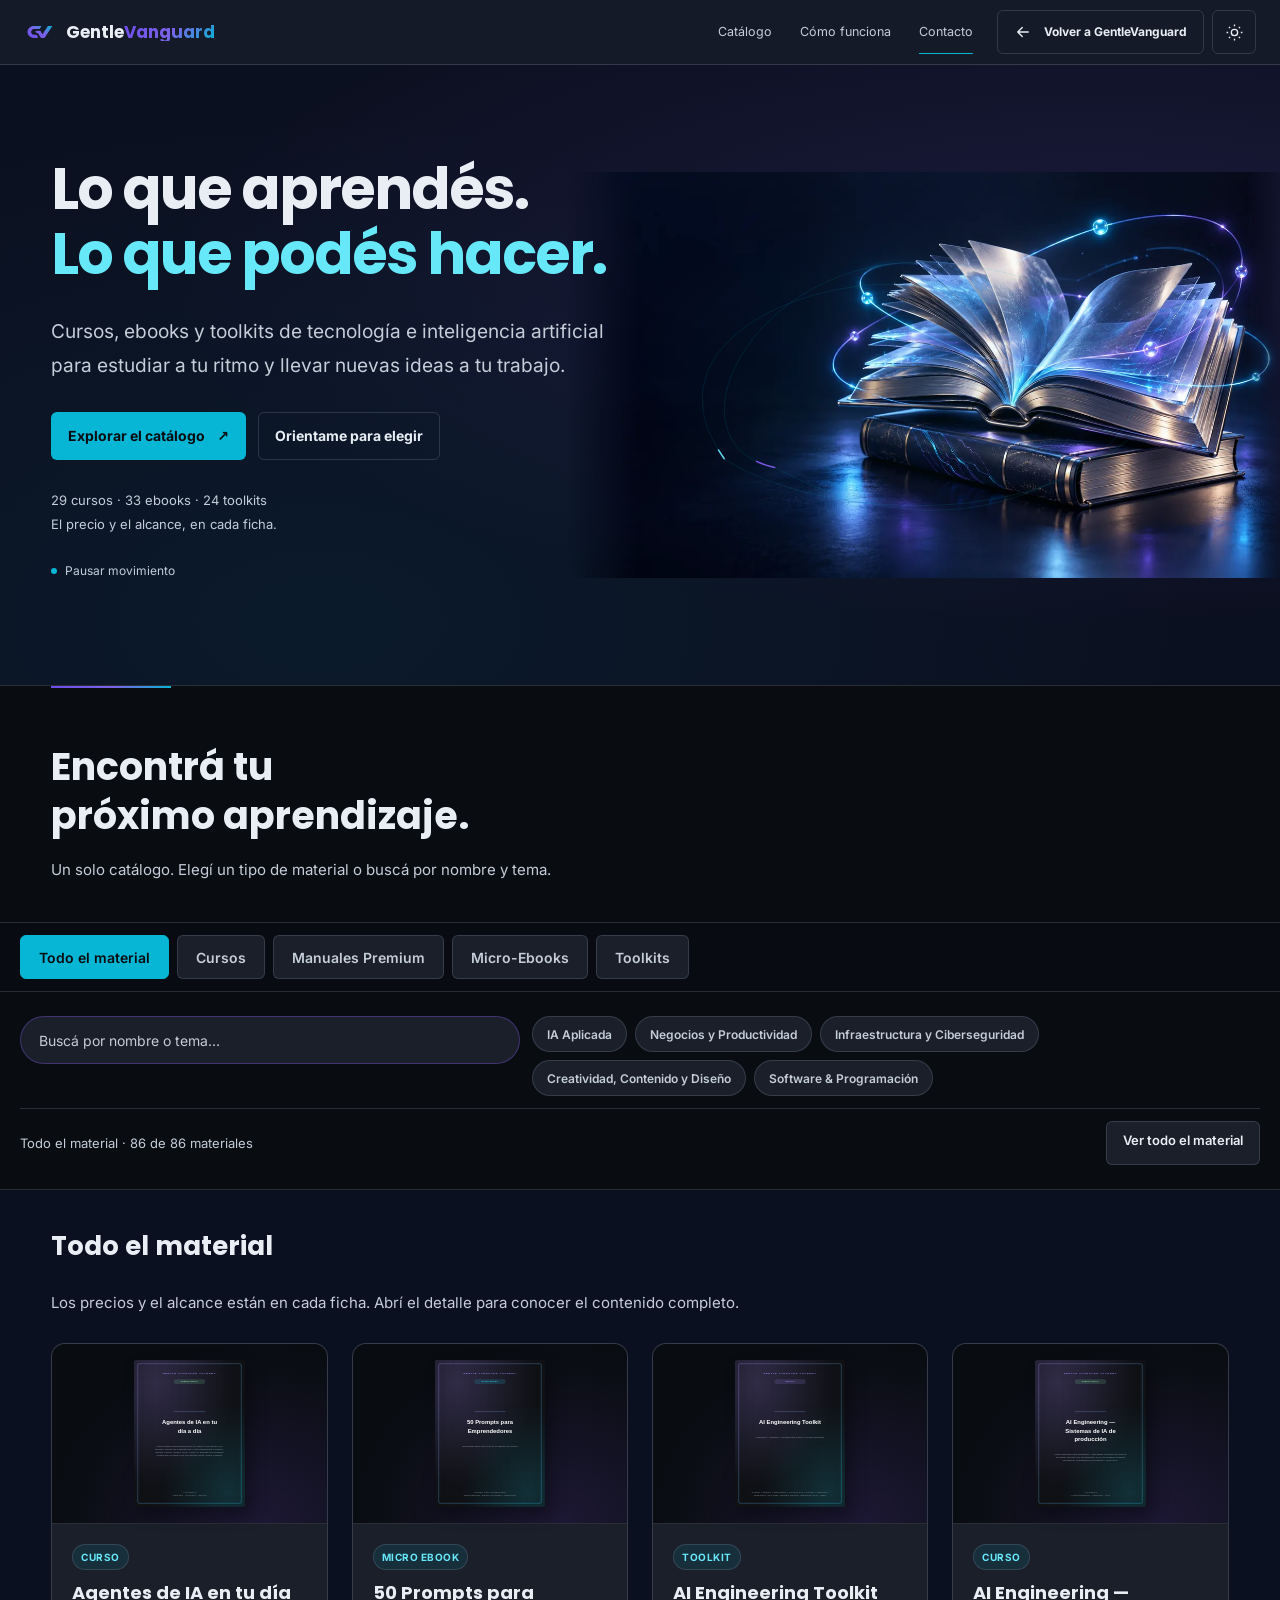
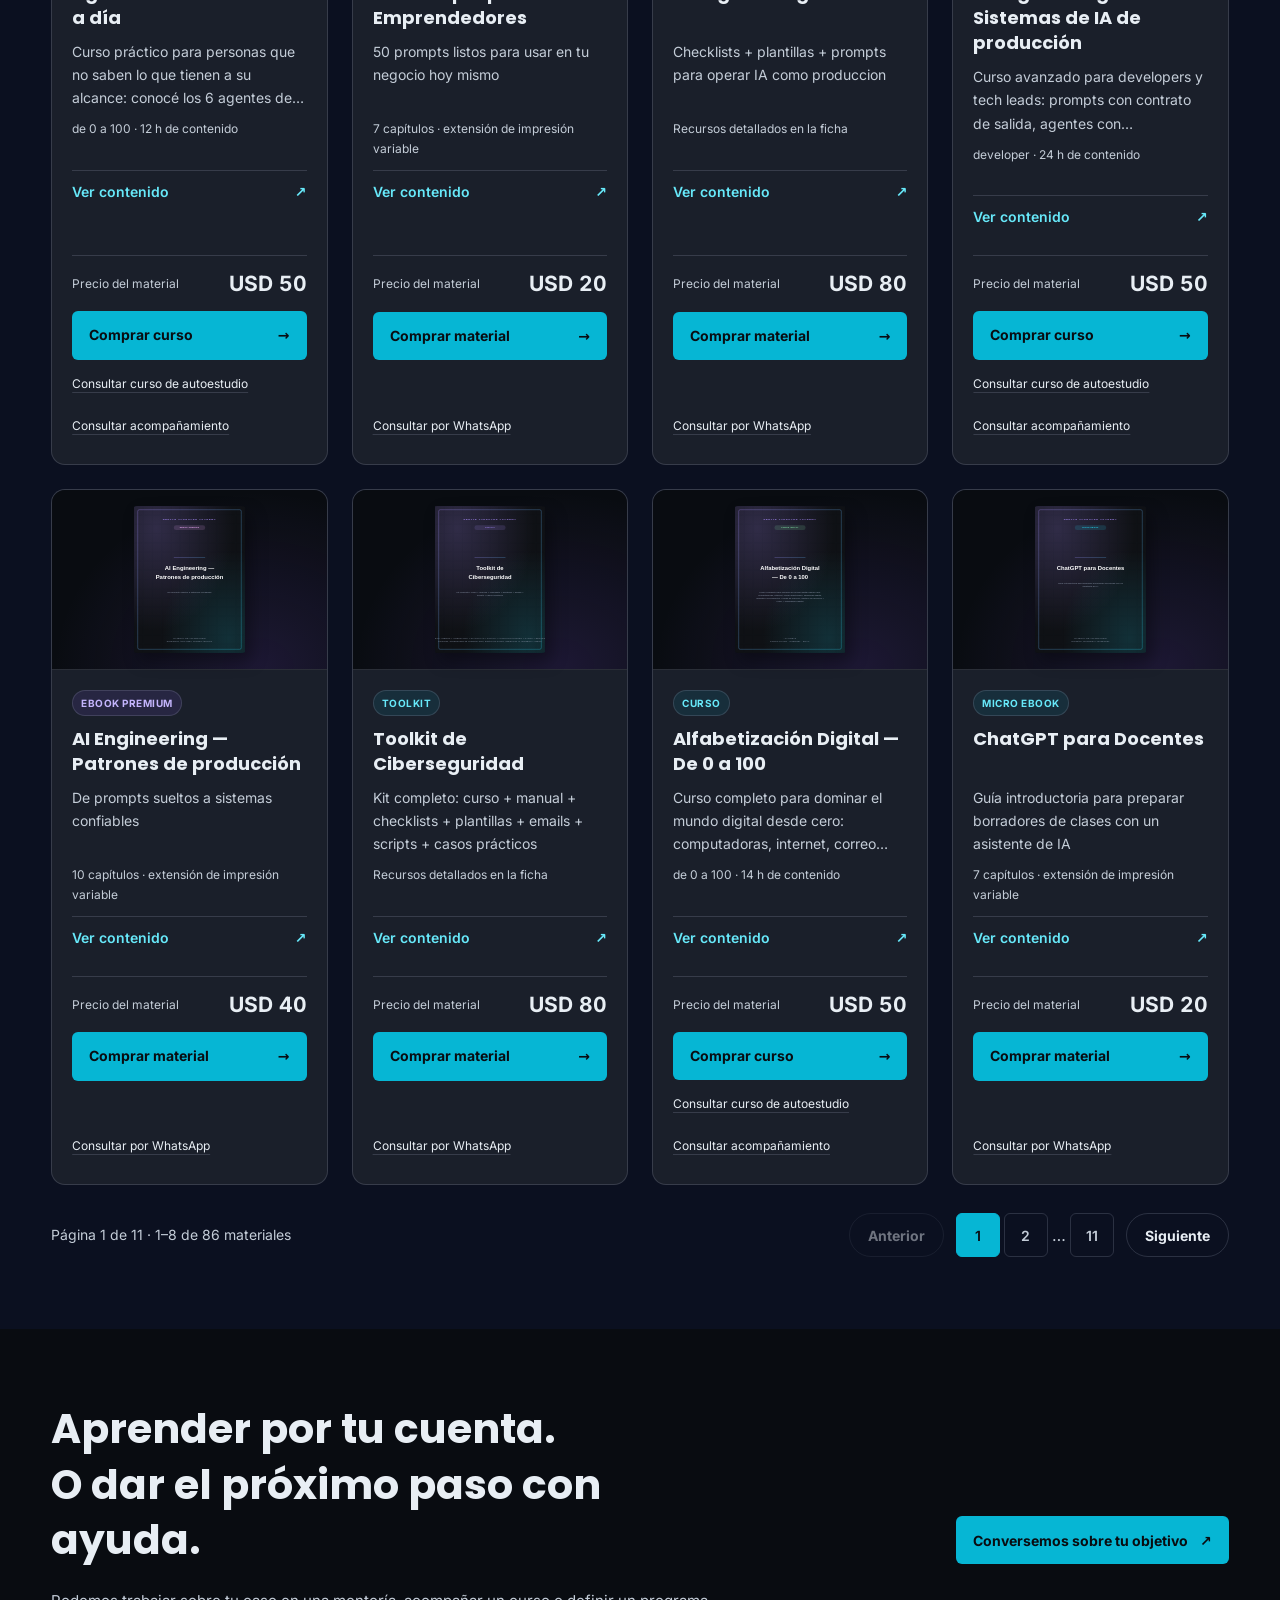
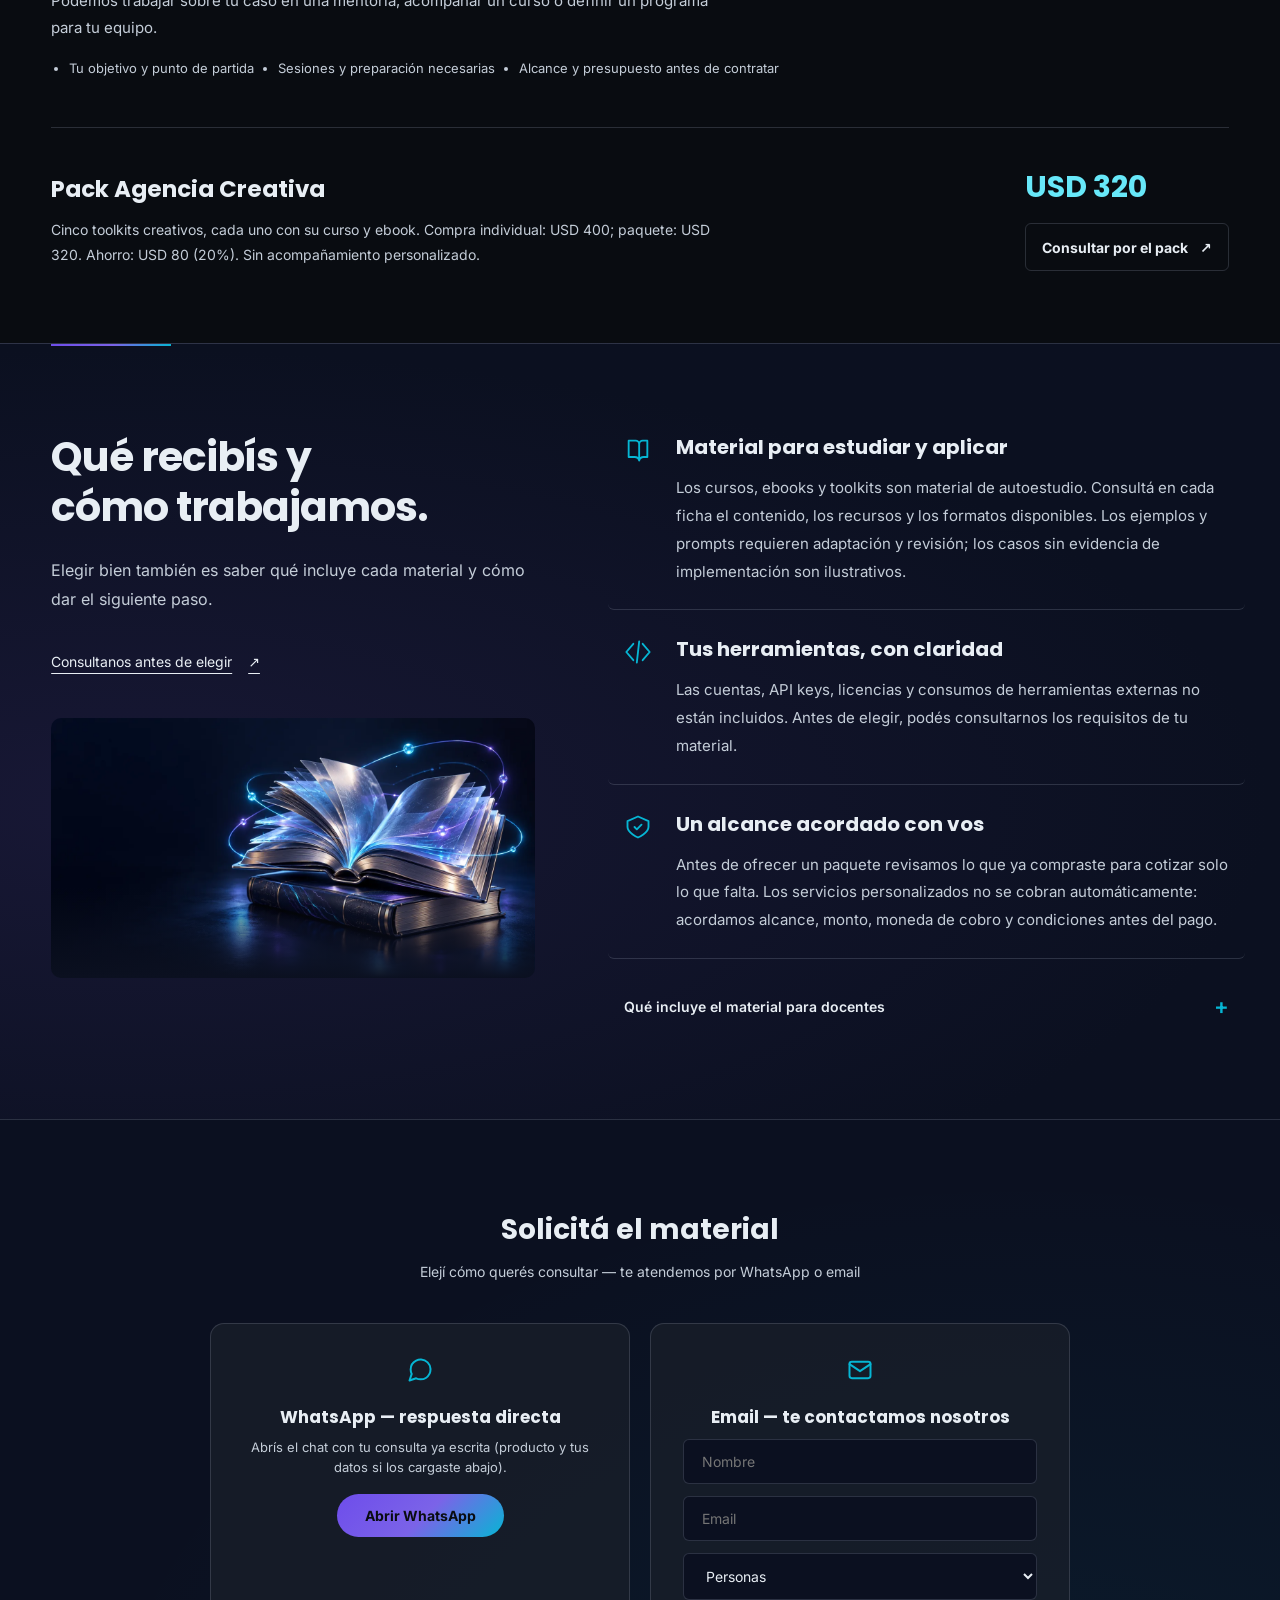
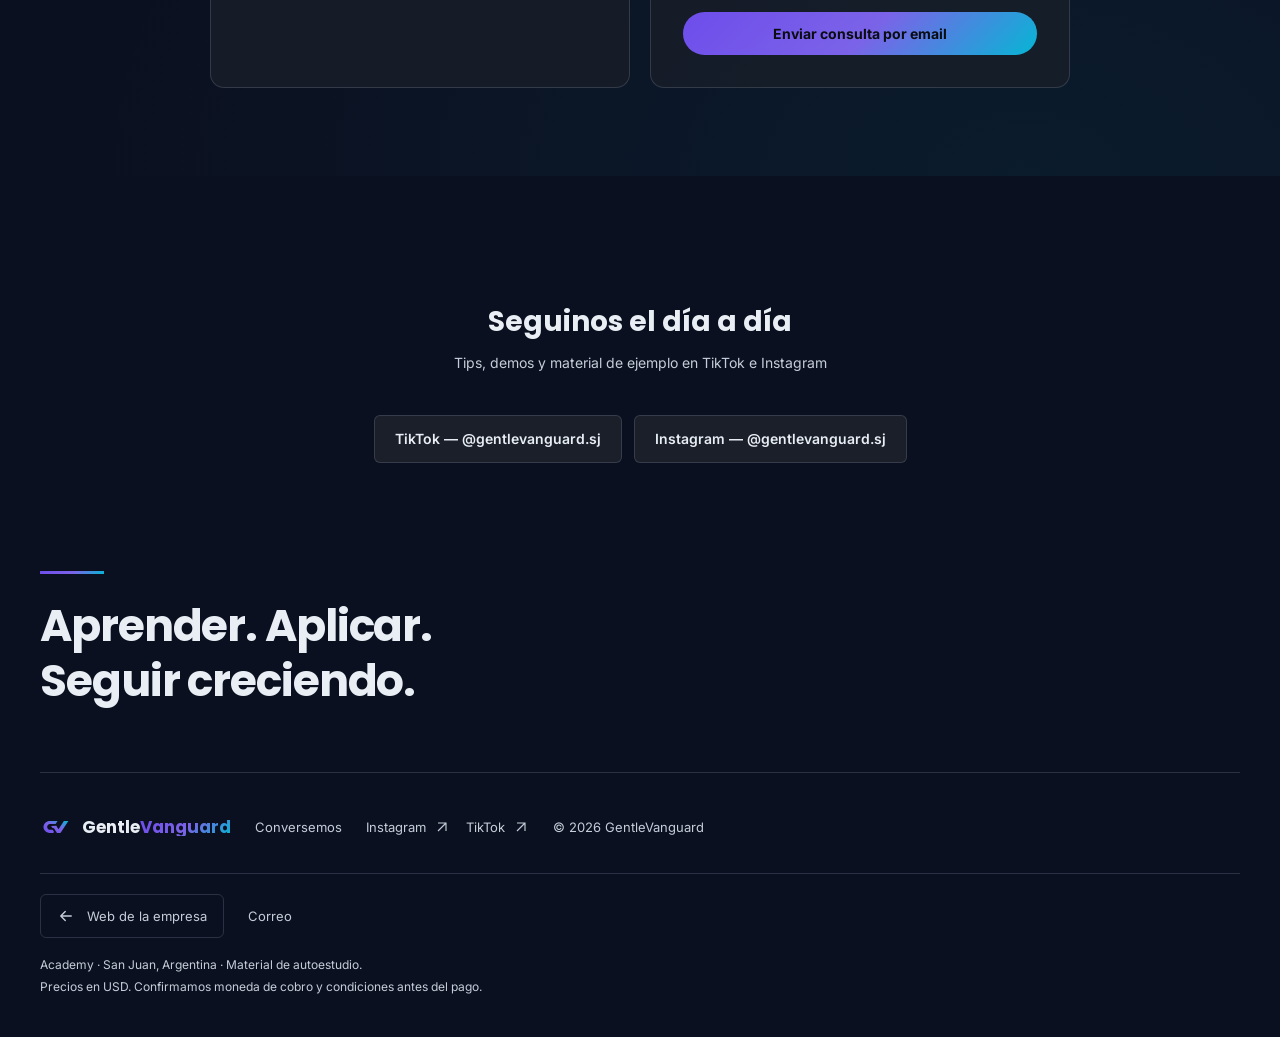
==== commit 0d3358e7: "Update GentleVanguard website and Academy catalog" ====
--- a/academy/index.html
+++ b/academy/index.html
@@ -327,7 +327,7 @@
 <link rel="stylesheet" href="../public-chrome.css"><link rel="canonical" href="https://gentlevanguard.github.io/academy/"><meta property="og:url" content="https://gentlevanguard.github.io/academy/"><meta property="og:image" content="https://gentlevanguard.github.io/academy/og-cover.png"></head>
 <body data-public-surface="academy" class="gv-app-shell" id="page-top">
 <a class="academy-skip" href="#catalogo">Saltar al catálogo</a><header class="gv-topbar academy-topbar"><div class="gv-topbar-inner"><a class="gv-brand academy-brand" href="#page-top" aria-label="GentleVanguard Academy, inicio"><img class="gv-brand-logo" src="logo.svg" width="32" height="32" alt=""><span class="gv-brand-wordmark">Gentle<span>Vanguard</span></span></a><nav id="academy-navigation" aria-label="Navegación de Academy"><a href="#catalogo">Catálogo</a><a href="#alcance">Cómo funciona</a><a href="#lead">Contacto</a></nav><div class="academy-controls"><a href="/" class="gv-btn gv-btn-ghost academy-company" aria-label="Volver a la web de GentleVanguard" title="Volver a GentleVanguard"><svg width="18" height="18" viewBox="0 0 24 24" fill="none" stroke="currentColor" stroke-width="1.8" stroke-linecap="round" stroke-linejoin="round" aria-hidden="true"><path d="M19 12H5m6-6-6 6 6 6"/></svg><span class="company-desktop">Volver a GentleVanguard</span><span class="company-mobile">Empresa</span></a><button id="academy-theme" type="button" class="gv-icon-btn" aria-label="Cambiar tema" title="Cambiar tema"><svg width="19" height="19" viewBox="0 0 24 24" fill="none" stroke="currentColor" stroke-width="1.7" aria-hidden="true"><path d="M20.8 13a9 9 0 0 1-9.8-9.8A9 9 0 1 0 20.8 13Z"/></svg></button><button id="academy-menu" class="gv-icon-btn" type="button" aria-label="Abrir menú" aria-controls="academy-navigation" aria-expanded="false"><svg width="22" height="22" viewBox="0 0 24 24" fill="none" stroke="currentColor" stroke-width="1.7" aria-hidden="true"><path d="M4 7h16M4 12h16M4 17h16"/></svg></button></div></div></header>
-<section class="academy-hero" aria-labelledby="academy-title"><div class="academy-hero-copy"><h1 id="academy-title">Lo que aprendés.<br><span>Lo que podés hacer.</span></h1><p>Cursos, ebooks y toolkits de tecnología e inteligencia artificial para estudiar a tu ritmo y llevar nuevas ideas a tu trabajo.</p><div class="academy-actions"><a href="#catalogo" class="gv-btn gv-btn-primary">Explorar el catálogo <span aria-hidden="true">↗</span></a><button type="button" id="hero-whatsapp" class="gv-btn gv-btn-ghost">Orientame para elegir</button></div><p class="academy-hero-note">28 cursos · 33 ebooks · 24 toolkits<br>El precio y el alcance, en cada ficha.</p><button type="button" id="academy-motion" aria-pressed="false" hidden>Pausar movimiento</button></div><figure class="academy-hero-art" aria-hidden="true"><img src="media/academy-learning-v1.webp" width="1536" height="1024" fetchpriority="high" decoding="async" alt=""><div class="academy-light-path"></div><svg class="academy-knowledge-paths" viewBox="0 0 700 467" fill="none"><path class="knowledge-track" d="M115 330C15 190 236 104 365 136S705 206 575 312S207 392 115 330Z"/><path class="knowledge-track" d="M173 340C42 312 147 95 352 104S660 243 539 329S283 400 173 340Z"/><path class="knowledge-flow" d="M115 330C15 190 236 104 365 136S705 206 575 312S207 392 115 330Z"/><path class="knowledge-flow knowledge-flow-b" d="M173 340C42 312 147 95 352 104S660 243 539 329S283 400 173 340Z"/></svg></figure></section>
+<section class="academy-hero" aria-labelledby="academy-title"><div class="academy-hero-copy"><h1 id="academy-title">Lo que aprendés.<br><span>Lo que podés hacer.</span></h1><p>Cursos, ebooks y toolkits de tecnología e inteligencia artificial para estudiar a tu ritmo y llevar nuevas ideas a tu trabajo.</p><div class="academy-actions"><a href="#catalogo" class="gv-btn gv-btn-primary">Explorar el catálogo <span aria-hidden="true">↗</span></a><button type="button" id="hero-whatsapp" class="gv-btn gv-btn-ghost">Orientame para elegir</button></div><p class="academy-hero-note">29 cursos · 33 ebooks · 24 toolkits<br>El precio y el alcance, en cada ficha.</p><button type="button" id="academy-motion" aria-pressed="false" hidden>Pausar movimiento</button></div><figure class="academy-hero-art" aria-hidden="true"><img src="media/academy-learning-v1.webp" width="1536" height="1024" fetchpriority="high" decoding="async" alt=""><div class="academy-light-path"></div><svg class="academy-knowledge-paths" viewBox="0 0 700 467" fill="none"><path class="knowledge-track" d="M115 330C15 190 236 104 365 136S705 206 575 312S207 392 115 330Z"/><path class="knowledge-track" d="M173 340C42 312 147 95 352 104S660 243 539 329S283 400 173 340Z"/><path class="knowledge-flow" d="M115 330C15 190 236 104 365 136S705 206 575 312S207 392 115 330Z"/><path class="knowledge-flow knowledge-flow-b" d="M173 340C42 312 147 95 352 104S660 243 539 329S283 400 173 340Z"/></svg></figure></section>
 <div class="catalog-intro" id="catalogo"><div><h2>Encontrá tu próximo aprendizaje.</h2><p>Un solo catálogo. Elegí un tipo de material o buscá por nombre y tema.</p></div></div>
 <nav class="tabbar" id="tabbar" aria-label="Categorías de productos">
   <button type="button" class="tab active" data-sec="sec-destacados">Todo el material</button>
@@ -529,11 +529,11 @@
     <details class="product-details"><summary>Ver contenido <span aria-hidden="true">↗</span></summary><div class="details-body"><p>Kit completo: curso + ebook + 50 prompts + plantillas + emails + automatizaciones + casos prácticos</p><p>El toolkit para diseñadores: el curso de Diseño Gráfico y Digital con IA, el ebook IA para Diseñadores Gráficos, 50 prompts visuales y de negocio, plantillas de briefs y presentación, emails de gestión de clientes, automatizaciones de producción, y casos prácticos reales.</p><p class="detail-meta">50 prompts · 8 plantillas · 8 emails · 6 procedimientos guiados · 4 casos</p></div></details></div>
     <div class="card-commerce"><div class="card-price"><span>Precio del material</span><strong>USD 80</strong></div><div class="card-actions"><a class="btn btn-primary btn-checkout" data-slug="ia-diseno-grafico" data-tier="toolkit" data-product="IA para Diseñadores Gráficos" data-price="USD 80" href="#lead">Comprar material <span aria-hidden="true">→</span></a><a class="card-consult btn-interest" target="_blank" rel="noopener" href="https://wa.me/542645452221?text=Hola!%20Me%20interesa%3A%20IA%20para%20Dise%C3%B1adores%20Gr%C3%A1ficos%20(USD%2080)">Consultar por WhatsApp</a></div></div>
   </article>
-<article class="card" data-title="IA — Nivel 3 (Avanzado e Investigación) Curso de frontera: MLOps para LLMs en producción, fine-tuning a escala (LoRA/QLoRA/DPO/RLHF), multimodalidad generativa (imagen/video/audio/voz), voice agents en tiempo real, safety y alignment (Constitutional AI, jailbreaking, red teaming), knowledge graphs y GraphRAG a escala, AI governance (EU AI Act, ISO 42001), y AI research de frontera (papers SOTA, OpenAI o1, agentic research)." data-cats="software-programacion ia-aplicada">
-    <div class="card-cover"><img src="covers/course-ia-avanzado.svg" alt="Portada: IA — Nivel 3 (Avanzado e Investigación)" loading="lazy" width="400" height="520" onerror="this.onerror=null;this.src='covers/_default.svg'"></div>
-    <div class="card-copy"><div class="badge-row"><span class="badge badge-micro">CURSO</span></div><h3>IA — Nivel 3 (Avanzado e Investigación)</h3><p class="card-summary">Curso de frontera: MLOps para LLMs en producción, fine-tuning a escala (LoRA/QLoRA/DPO/RLHF), multimodalidad generativa (imagen/video/audio/voz), voice…</p><div class="meta">avanzado · 32 h de contenido</div>
-    <details class="product-details"><summary>Ver contenido <span aria-hidden="true">↗</span></summary><div class="details-body"><p>Curso de frontera: MLOps para LLMs en producción, fine-tuning a escala (LoRA/QLoRA/DPO/RLHF), multimodalidad generativa (imagen/video/audio/voz), voice agents en tiempo real, safety y alignment (Constitutional AI, jailbreaking, red teaming), knowledge graphs y GraphRAG a escala, AI governance (EU AI Act, ISO 42001), y AI research de frontera (papers SOTA, OpenAI o1, agentic research).</p><p class="detail-meta">avanzado · 32 h de contenido</p></div></details></div>
-    <div class="card-commerce"><div class="card-price"><span>Precio del material</span><strong>USD 50</strong></div><div class="card-actions"><a class="btn btn-primary btn-checkout" data-slug="ia-avanzado" data-tier="course-base" data-product="IA — Nivel 3 (Avanzado e Investigación)" data-price="USD 50" href="#lead">Comprar curso <span aria-hidden="true">→</span></a><a class="card-consult" target="_blank" rel="noopener" href="https://wa.me/542645452221?text=Hola!%20Me%20interesa%20el%20curso%20IA%20%E2%80%94%20Nivel%203%20(Avanzado%20e%20Investigaci%C3%B3n)%20%E2%80%94%20modalidad%20curso%20solo%20(USD%2050).">Consultar curso de autoestudio</a><a class="card-consult" target="_blank" rel="noopener" href="https://wa.me/542645452221?text=Solicito%20presupuesto%20de%20acompa%C3%B1amiento%20para%20IA%20%E2%80%94%20Nivel%203%20(Avanzado%20e%20Investigaci%C3%B3n)">Consultar acompañamiento</a></div></div>
+<article class="card" data-title="Gobernanza y Cumplimiento de IA — EU AI Act para empresas Curso integral de gobernanza de IA para empresas: por qué gobernar, EU AI Act (riesgos, obligaciones, plazos, sanciones), NIST AI RMF e ISO 42001, inventario y clasificación de sistemas de IA, riesgos operativos y guardrails, documentación y evidencia, implementación en la empresa, y caso real del stack de GentleVanguard (policy-engine fail-closed, prompt-injection-guard, ADRs 0027/0028/0029, OWASP agentic top10). Para responsables de negocio, compliance, IT y líderes que deben adoptar IA sin asumir riesgos que no entienden." data-cats="negocios-productividad ia-aplicada">
+    <div class="card-cover"><img src="covers/course-gobernanza-ia.svg" alt="Portada: Gobernanza y Cumplimiento de IA — EU AI Act para empresas" loading="lazy" width="400" height="520" onerror="this.onerror=null;this.src='covers/_default.svg'"></div>
+    <div class="card-copy"><div class="badge-row"><span class="badge badge-micro">CURSO</span></div><h3>Gobernanza y Cumplimiento de IA — EU AI Act para empresas</h3><p class="card-summary">Curso integral de gobernanza de IA para empresas: por qué gobernar, EU AI Act (riesgos, obligaciones, plazos, sanciones), NIST AI RMF e ISO 42001…</p><div class="meta">intermedio · 14 h de contenido</div>
+    <details class="product-details"><summary>Ver contenido <span aria-hidden="true">↗</span></summary><div class="details-body"><p>Curso integral de gobernanza de IA para empresas: por qué gobernar, EU AI Act (riesgos, obligaciones, plazos, sanciones), NIST AI RMF e ISO 42001, inventario y clasificación de sistemas de IA, riesgos operativos y guardrails, documentación y evidencia, implementación en la empresa, y caso real del stack de GentleVanguard (policy-engine fail-closed, prompt-injection-guard, ADRs 0027/0028/0029, OWASP agentic top10). Para responsables de negocio, compliance, IT y líderes que deben adoptar IA sin asumir riesgos que no entienden.</p><p class="detail-meta">intermedio · 14 h de contenido</p></div></details></div>
+    <div class="card-commerce"><div class="card-price"><span>Precio del material</span><strong>USD 50</strong></div><div class="card-actions"><a class="btn btn-primary btn-checkout" data-slug="gobernanza-ia" data-tier="course-base" data-product="Gobernanza y Cumplimiento de IA — EU AI Act para empresas" data-price="USD 50" href="#lead">Comprar curso <span aria-hidden="true">→</span></a><a class="card-consult" target="_blank" rel="noopener" href="https://wa.me/542645452221?text=Hola!%20Me%20interesa%20el%20curso%20Gobernanza%20y%20Cumplimiento%20de%20IA%20%E2%80%94%20EU%20AI%20Act%20para%20empresas%20%E2%80%94%20modalidad%20curso%20solo%20(USD%2050).">Consultar curso de autoestudio</a><a class="card-consult" target="_blank" rel="noopener" href="https://wa.me/542645452221?text=Solicito%20presupuesto%20de%20acompa%C3%B1amiento%20para%20Gobernanza%20y%20Cumplimiento%20de%20IA%20%E2%80%94%20EU%20AI%20Act%20para%20empresas">Consultar acompañamiento</a></div></div>
   </article><article class="card" data-title="IA para Marketing Estrategia, contenido y campañas que convierten Manual práctico para marketers: estrategia y posicionamiento, creación de contenido, campañas pagas, email marketing, SEO, analítica y optimización. Con prompts listos, plantillas de campañas y flujos de trabajo completos." data-cats="negocios-productividad ia-aplicada">
     <div class="card-cover"><img src="covers/ia-marketing.svg" alt="Portada: IA para Marketing" loading="lazy" width="400" height="520" onerror="this.onerror=null;this.src='covers/_default.svg'"></div>
     <div class="card-copy"><div class="badge-row"><span class="badge badge-micro">MICRO EBOOK</span></div><h3>IA para Marketing</h3><p class="card-summary">Estrategia, contenido y campañas que convierten</p><div class="meta">7 capítulos · extensión de impresión variable</div>
@@ -545,11 +545,11 @@
     <details class="product-details"><summary>Ver contenido <span aria-hidden="true">↗</span></summary><div class="details-body"><p>Kit premium: curso + manual + 50 prompts avanzados + plantillas + emails + automatizaciones + casos prácticos</p><p>El toolkit premium para diseñadores a nivel estudio: el curso de Diseño con IA, el Manual Práctico de IA para Diseñadores Gráficos (extensión variable), 50 prompts visuales y de negocio de nivel avanzado, plantillas de dirección de arte y campañas, emails de gestión de clientes, automatizaciones de producción y casos prácticos complejos.</p><p class="detail-meta">50 prompts · 8 plantillas · 8 emails · 6 procedimientos guiados · 4 casos</p></div></details></div>
     <div class="card-commerce"><div class="card-price"><span>Precio del material</span><strong>USD 80</strong></div><div class="card-actions"><a class="btn btn-primary btn-checkout" data-slug="ia-diseno-grafico-pro" data-tier="toolkit" data-product="IA para Diseñadores Gráficos Pro" data-price="USD 80" href="#lead">Comprar material <span aria-hidden="true">→</span></a><a class="card-consult btn-interest" target="_blank" rel="noopener" href="https://wa.me/542645452221?text=Hola!%20Me%20interesa%3A%20IA%20para%20Dise%C3%B1adores%20Gr%C3%A1ficos%20Pro%20(USD%2080)">Consultar por WhatsApp</a></div></div>
   </article>
-<article class="card" data-title="IA aplicada a Ciberseguridad — Defender y operar con IA Curso integral de ciberseguridad aplicada con IA: panorama de amenazas AI-powered, prompt injection y guardrails (caso del stack real de GentleVanguard: prompt-injection-guard.ts, ADRs 0027/0028/0029), red-teaming de LLMs (OWASP agentic top10), detección de amenazas con ML, respuesta a incidentes automatizada, AI en SOC, agentes defensivos/ofensivos, y governance (NIST AI RMF, EU AI Act, ISO 42001). Para profesionales de seguridad, developers de AI, y líderes que deben implementar AI defendiendo al mismo tiempo." data-cats="ia-aplicada infraestructura-redes-ciberseguridad">
-    <div class="card-cover"><img src="covers/course-ia-ciberseguridad.svg" alt="Portada: IA aplicada a Ciberseguridad — Defender y operar con IA" loading="lazy" width="400" height="520" onerror="this.onerror=null;this.src='covers/_default.svg'"></div>
-    <div class="card-copy"><div class="badge-row"><span class="badge badge-micro">CURSO</span></div><h3>IA aplicada a Ciberseguridad — Defender y operar con IA</h3><p class="card-summary">Curso integral de ciberseguridad aplicada con IA: panorama de amenazas AI-powered, prompt injection y guardrails (caso del stack real de GentleVanguard…</p><div class="meta">intermedio · 14 h de contenido</div>
-    <details class="product-details"><summary>Ver contenido <span aria-hidden="true">↗</span></summary><div class="details-body"><p>Curso integral de ciberseguridad aplicada con IA: panorama de amenazas AI-powered, prompt injection y guardrails (caso del stack real de GentleVanguard: prompt-injection-guard.ts, ADRs 0027/0028/0029), red-teaming de LLMs (OWASP agentic top10), detección de amenazas con ML, respuesta a incidentes automatizada, AI en SOC, agentes defensivos/ofensivos, y governance (NIST AI RMF, EU AI Act, ISO 42001). Para profesionales de seguridad, developers de AI, y líderes que deben implementar AI defendiendo al mismo tiempo.</p><p class="detail-meta">intermedio · 14 h de contenido</p></div></details></div>
-    <div class="card-commerce"><div class="card-price"><span>Precio del material</span><strong>USD 50</strong></div><div class="card-actions"><a class="btn btn-primary btn-checkout" data-slug="ia-ciberseguridad" data-tier="course-base" data-product="IA aplicada a Ciberseguridad — Defender y operar con IA" data-price="USD 50" href="#lead">Comprar curso <span aria-hidden="true">→</span></a><a class="card-consult" target="_blank" rel="noopener" href="https://wa.me/542645452221?text=Hola!%20Me%20interesa%20el%20curso%20IA%20aplicada%20a%20Ciberseguridad%20%E2%80%94%20Defender%20y%20operar%20con%20IA%20%E2%80%94%20modalidad%20curso%20solo%20(USD%2050).">Consultar curso de autoestudio</a><a class="card-consult" target="_blank" rel="noopener" href="https://wa.me/542645452221?text=Solicito%20presupuesto%20de%20acompa%C3%B1amiento%20para%20IA%20aplicada%20a%20Ciberseguridad%20%E2%80%94%20Defender%20y%20operar%20con%20IA">Consultar acompañamiento</a></div></div>
+<article class="card" data-title="IA — Nivel 3 (Avanzado e Investigación) Curso de frontera: MLOps para LLMs en producción, fine-tuning a escala (LoRA/QLoRA/DPO/RLHF), multimodalidad generativa (imagen/video/audio/voz), voice agents en tiempo real, safety y alignment (Constitutional AI, jailbreaking, red teaming), knowledge graphs y GraphRAG a escala, AI governance (EU AI Act, ISO 42001), y AI research de frontera (papers SOTA, OpenAI o1, agentic research)." data-cats="software-programacion ia-aplicada">
+    <div class="card-cover"><img src="covers/course-ia-avanzado.svg" alt="Portada: IA — Nivel 3 (Avanzado e Investigación)" loading="lazy" width="400" height="520" onerror="this.onerror=null;this.src='covers/_default.svg'"></div>
+    <div class="card-copy"><div class="badge-row"><span class="badge badge-micro">CURSO</span></div><h3>IA — Nivel 3 (Avanzado e Investigación)</h3><p class="card-summary">Curso de frontera: MLOps para LLMs en producción, fine-tuning a escala (LoRA/QLoRA/DPO/RLHF), multimodalidad generativa (imagen/video/audio/voz), voice…</p><div class="meta">avanzado · 32 h de contenido</div>
+    <details class="product-details"><summary>Ver contenido <span aria-hidden="true">↗</span></summary><div class="details-body"><p>Curso de frontera: MLOps para LLMs en producción, fine-tuning a escala (LoRA/QLoRA/DPO/RLHF), multimodalidad generativa (imagen/video/audio/voz), voice agents en tiempo real, safety y alignment (Constitutional AI, jailbreaking, red teaming), knowledge graphs y GraphRAG a escala, AI governance (EU AI Act, ISO 42001), y AI research de frontera (papers SOTA, OpenAI o1, agentic research).</p><p class="detail-meta">avanzado · 32 h de contenido</p></div></details></div>
+    <div class="card-commerce"><div class="card-price"><span>Precio del material</span><strong>USD 50</strong></div><div class="card-actions"><a class="btn btn-primary btn-checkout" data-slug="ia-avanzado" data-tier="course-base" data-product="IA — Nivel 3 (Avanzado e Investigación)" data-price="USD 50" href="#lead">Comprar curso <span aria-hidden="true">→</span></a><a class="card-consult" target="_blank" rel="noopener" href="https://wa.me/542645452221?text=Hola!%20Me%20interesa%20el%20curso%20IA%20%E2%80%94%20Nivel%203%20(Avanzado%20e%20Investigaci%C3%B3n)%20%E2%80%94%20modalidad%20curso%20solo%20(USD%2050).">Consultar curso de autoestudio</a><a class="card-consult" target="_blank" rel="noopener" href="https://wa.me/542645452221?text=Solicito%20presupuesto%20de%20acompa%C3%B1amiento%20para%20IA%20%E2%80%94%20Nivel%203%20(Avanzado%20e%20Investigaci%C3%B3n)">Consultar acompañamiento</a></div></div>
   </article><article class="card" data-title="IA para RRHH Reclutá, desarrollá y retené talento con IA Manual para profesionales de Recursos Humanos: redacción de descripciones de puesto, screening de CVs, entrevistas, onboarding, evaluación de desempeño, clima laboral y desarrollo de talento. Con prompts, plantillas y automatizaciones listas." data-cats="negocios-productividad ia-aplicada">
     <div class="card-cover"><img src="covers/ia-rrhh.svg" alt="Portada: IA para RRHH" loading="lazy" width="400" height="520" onerror="this.onerror=null;this.src='covers/_default.svg'"></div>
     <div class="card-copy"><div class="badge-row"><span class="badge badge-micro">MICRO EBOOK</span></div><h3>IA para RRHH</h3><p class="card-summary">Reclutá, desarrollá y retené talento con IA</p><div class="meta">7 capítulos · extensión de impresión variable</div>
@@ -561,11 +561,11 @@
     <details class="product-details"><summary>Ver contenido <span aria-hidden="true">↗</span></summary><div class="details-body"><p>IA Fundamentos + manual docente + 60 prompts + recursos de trabajo</p><p>Incluye el curso general IA Fundamentos, el Manual Práctico de IA para Docentes, 60 prompts, 8 plantillas editables como texto, 8 modelos de email, 6 procedimientos guiados y 4 casos ilustrativos. Los prompts se ejecutan en una herramienta externa de IA; sus cuentas y consumos no están incluidos. No es un curso docente especializado ni un generador integrado; no incluye una secuencia escolar completa ni revisión personalizada.</p><p class="detail-meta">60 prompts · 8 plantillas · 8 emails · 6 procedimientos guiados · 4 casos</p></div></details></div>
     <div class="card-commerce"><div class="card-price"><span>Precio del material</span><strong>USD 80</strong></div><div class="card-actions"><a class="btn btn-primary btn-checkout" data-slug="ia-docentes-pro" data-tier="toolkit" data-product="IA para Docentes Pro" data-price="USD 80" href="#lead">Comprar material <span aria-hidden="true">→</span></a><a class="card-consult btn-interest" target="_blank" rel="noopener" href="https://wa.me/542645452221?text=Hola!%20Me%20interesa%3A%20IA%20para%20Docentes%20Pro%20(USD%2080)">Consultar por WhatsApp</a></div></div>
   </article>
-<article class="card" data-title="IA — De 0 a 100 (Nivel 1) Curso integral de Inteligencia Artificial para todo tipo de público y perfil profesional: fundamentos, herramientas (ChatGPT, Claude, Gemini), ingeniería de prompts, superproductividad, creación de contenido, multimedia, aplicaciones sectoriales, Custom GPTs, seguridad y agentes." data-cats="ia-aplicada">
-    <div class="card-cover"><img src="covers/course-ia-fundamentos.svg" alt="Portada: IA — De 0 a 100 (Nivel 1)" loading="lazy" width="400" height="520" onerror="this.onerror=null;this.src='covers/_default.svg'"></div>
-    <div class="card-copy"><div class="badge-row"><span class="badge badge-micro">CURSO</span></div><h3>IA — De 0 a 100 (Nivel 1)</h3><p class="card-summary">Curso integral de Inteligencia Artificial para todo tipo de público y perfil profesional: fundamentos, herramientas (ChatGPT, Claude, Gemini), ingeniería de…</p><div class="meta">de 0 a 100 · 16 h de contenido</div>
-    <details class="product-details"><summary>Ver contenido <span aria-hidden="true">↗</span></summary><div class="details-body"><p>Curso integral de Inteligencia Artificial para todo tipo de público y perfil profesional: fundamentos, herramientas (ChatGPT, Claude, Gemini), ingeniería de prompts, superproductividad, creación de contenido, multimedia, aplicaciones sectoriales, Custom GPTs, seguridad y agentes.</p><p class="detail-meta">de 0 a 100 · 16 h de contenido</p></div></details></div>
-    <div class="card-commerce"><div class="card-price"><span>Precio del material</span><strong>USD 50</strong></div><div class="card-actions"><a class="btn btn-primary btn-checkout" data-slug="ia-fundamentos" data-tier="course-base" data-product="IA — De 0 a 100 (Nivel 1)" data-price="USD 50" href="#lead">Comprar curso <span aria-hidden="true">→</span></a><a class="card-consult" target="_blank" rel="noopener" href="https://wa.me/542645452221?text=Hola!%20Me%20interesa%20el%20curso%20IA%20%E2%80%94%20De%200%20a%20100%20(Nivel%201)%20%E2%80%94%20modalidad%20curso%20solo%20(USD%2050).">Consultar curso de autoestudio</a><a class="card-consult" target="_blank" rel="noopener" href="https://wa.me/542645452221?text=Solicito%20presupuesto%20de%20acompa%C3%B1amiento%20para%20IA%20%E2%80%94%20De%200%20a%20100%20(Nivel%201)">Consultar acompañamiento</a></div></div>
+<article class="card" data-title="IA aplicada a Ciberseguridad — Defender y operar con IA Curso integral de ciberseguridad aplicada con IA: panorama de amenazas AI-powered, prompt injection y guardrails (caso del stack real de GentleVanguard: prompt-injection-guard.ts, ADRs 0027/0028/0029), red-teaming de LLMs (OWASP agentic top10), detección de amenazas con ML, respuesta a incidentes automatizada, AI en SOC, agentes defensivos/ofensivos, y governance (NIST AI RMF, EU AI Act, ISO 42001). Para profesionales de seguridad, developers de AI, y líderes que deben implementar AI defendiendo al mismo tiempo." data-cats="ia-aplicada infraestructura-redes-ciberseguridad">
+    <div class="card-cover"><img src="covers/course-ia-ciberseguridad.svg" alt="Portada: IA aplicada a Ciberseguridad — Defender y operar con IA" loading="lazy" width="400" height="520" onerror="this.onerror=null;this.src='covers/_default.svg'"></div>
+    <div class="card-copy"><div class="badge-row"><span class="badge badge-micro">CURSO</span></div><h3>IA aplicada a Ciberseguridad — Defender y operar con IA</h3><p class="card-summary">Curso integral de ciberseguridad aplicada con IA: panorama de amenazas AI-powered, prompt injection y guardrails (caso del stack real de GentleVanguard…</p><div class="meta">intermedio · 14 h de contenido</div>
+    <details class="product-details"><summary>Ver contenido <span aria-hidden="true">↗</span></summary><div class="details-body"><p>Curso integral de ciberseguridad aplicada con IA: panorama de amenazas AI-powered, prompt injection y guardrails (caso del stack real de GentleVanguard: prompt-injection-guard.ts, ADRs 0027/0028/0029), red-teaming de LLMs (OWASP agentic top10), detección de amenazas con ML, respuesta a incidentes automatizada, AI en SOC, agentes defensivos/ofensivos, y governance (NIST AI RMF, EU AI Act, ISO 42001). Para profesionales de seguridad, developers de AI, y líderes que deben implementar AI defendiendo al mismo tiempo.</p><p class="detail-meta">intermedio · 14 h de contenido</p></div></details></div>
+    <div class="card-commerce"><div class="card-price"><span>Precio del material</span><strong>USD 50</strong></div><div class="card-actions"><a class="btn btn-primary btn-checkout" data-slug="ia-ciberseguridad" data-tier="course-base" data-product="IA aplicada a Ciberseguridad — Defender y operar con IA" data-price="USD 50" href="#lead">Comprar curso <span aria-hidden="true">→</span></a><a class="card-consult" target="_blank" rel="noopener" href="https://wa.me/542645452221?text=Hola!%20Me%20interesa%20el%20curso%20IA%20aplicada%20a%20Ciberseguridad%20%E2%80%94%20Defender%20y%20operar%20con%20IA%20%E2%80%94%20modalidad%20curso%20solo%20(USD%2050).">Consultar curso de autoestudio</a><a class="card-consult" target="_blank" rel="noopener" href="https://wa.me/542645452221?text=Solicito%20presupuesto%20de%20acompa%C3%B1amiento%20para%20IA%20aplicada%20a%20Ciberseguridad%20%E2%80%94%20Defender%20y%20operar%20con%20IA">Consultar acompañamiento</a></div></div>
   </article><article class="card" data-title="IA para Social Media Managers Estrategia, video corto y campañas con la velocidad de una agencia Manual práctico para social media managers: auditoría y estrategia, pilares y calendarios, Instagram/TikTok/LinkedIn con IA, guiones de video corto, social ads, creadores y UGC, y reportes ejecutivos. Con prompts listos, plantillas y flujos de trabajo completos." data-cats="creatividad-contenido-diseno ia-aplicada">
     <div class="card-cover"><img src="covers/ia-social-media-manager.svg" alt="Portada: IA para Social Media Managers" loading="lazy" width="400" height="520" onerror="this.onerror=null;this.src='covers/_default.svg'"></div>
     <div class="card-copy"><div class="badge-row"><span class="badge badge-micro">MICRO EBOOK</span></div><h3>IA para Social Media Managers</h3><p class="card-summary">Estrategia, video corto y campañas con la velocidad de una agencia</p><div class="meta">11 capítulos · extensión de impresión variable</div>
@@ -577,11 +577,11 @@
     <details class="product-details"><summary>Ver contenido <span aria-hidden="true">↗</span></summary><div class="details-body"><p>Kit premium: curso + manual + 50 prompts + plantillas + emails + automatizaciones + casos prácticos</p><p>El toolkit premium para emprendedores: el curso de marketing con IA, el Manual Práctico de IA para Emprendedores (extensión variable), 50 prompts avanzados, plantillas de negocio, emails comerciales, automatizaciones y casos prácticos reales.</p><p class="detail-meta">50 prompts · 8 plantillas · 8 emails · 6 procedimientos guiados · 4 casos</p></div></details></div>
     <div class="card-commerce"><div class="card-price"><span>Precio del material</span><strong>USD 80</strong></div><div class="card-actions"><a class="btn btn-primary btn-checkout" data-slug="ia-emprendedores-pro" data-tier="toolkit" data-product="IA para Emprendedores Pro" data-price="USD 80" href="#lead">Comprar material <span aria-hidden="true">→</span></a><a class="card-consult btn-interest" target="_blank" rel="noopener" href="https://wa.me/542645452221?text=Hola!%20Me%20interesa%3A%20IA%20para%20Emprendedores%20Pro%20(USD%2080)">Consultar por WhatsApp</a></div></div>
   </article>
-<article class="card" data-title="IA — Nivel 2 (Ingeniería y Producción) Curso avanzado de Ingeniería de IA: APIs y SDKs de LLMs, embeddings y vector databases, RAG avanzado (hybrid search, re-ranking, agentic RAG), function calling y tools, agentes con LangGraph/CrewAI, fine-tuning con LoRA/QLoRA, evaluación y monitoring, deployment y producción, arquitectura de sistemas end-to-end y proyectos reales." data-cats="software-programacion ia-aplicada">
-    <div class="card-cover"><img src="covers/course-ia-intermedio.svg" alt="Portada: IA — Nivel 2 (Ingeniería y Producción)" loading="lazy" width="400" height="520" onerror="this.onerror=null;this.src='covers/_default.svg'"></div>
-    <div class="card-copy"><div class="badge-row"><span class="badge badge-micro">CURSO</span></div><h3>IA — Nivel 2 (Ingeniería y Producción)</h3><p class="card-summary">Curso avanzado de Ingeniería de IA: APIs y SDKs de LLMs, embeddings y vector databases, RAG avanzado (hybrid search, re-ranking, agentic RAG), function…</p><div class="meta">intermedio · 28 h de contenido</div>
-    <details class="product-details"><summary>Ver contenido <span aria-hidden="true">↗</span></summary><div class="details-body"><p>Curso avanzado de Ingeniería de IA: APIs y SDKs de LLMs, embeddings y vector databases, RAG avanzado (hybrid search, re-ranking, agentic RAG), function calling y tools, agentes con LangGraph/CrewAI, fine-tuning con LoRA/QLoRA, evaluación y monitoring, deployment y producción, arquitectura de sistemas end-to-end y proyectos reales.</p><p class="detail-meta">intermedio · 28 h de contenido</p></div></details></div>
-    <div class="card-commerce"><div class="card-price"><span>Precio del material</span><strong>USD 50</strong></div><div class="card-actions"><a class="btn btn-primary btn-checkout" data-slug="ia-intermedio" data-tier="course-base" data-product="IA — Nivel 2 (Ingeniería y Producción)" data-price="USD 50" href="#lead">Comprar curso <span aria-hidden="true">→</span></a><a class="card-consult" target="_blank" rel="noopener" href="https://wa.me/542645452221?text=Hola!%20Me%20interesa%20el%20curso%20IA%20%E2%80%94%20Nivel%202%20(Ingenier%C3%ADa%20y%20Producci%C3%B3n)%20%E2%80%94%20modalidad%20curso%20solo%20(USD%2050).">Consultar curso de autoestudio</a><a class="card-consult" target="_blank" rel="noopener" href="https://wa.me/542645452221?text=Solicito%20presupuesto%20de%20acompa%C3%B1amiento%20para%20IA%20%E2%80%94%20Nivel%202%20(Ingenier%C3%ADa%20y%20Producci%C3%B3n)">Consultar acompañamiento</a></div></div>
+<article class="card" data-title="IA — De 0 a 100 (Nivel 1) Curso integral de Inteligencia Artificial para todo tipo de público y perfil profesional: fundamentos, herramientas (ChatGPT, Claude, Gemini), ingeniería de prompts, superproductividad, creación de contenido, multimedia, aplicaciones sectoriales, Custom GPTs, seguridad y agentes." data-cats="ia-aplicada">
+    <div class="card-cover"><img src="covers/course-ia-fundamentos.svg" alt="Portada: IA — De 0 a 100 (Nivel 1)" loading="lazy" width="400" height="520" onerror="this.onerror=null;this.src='covers/_default.svg'"></div>
+    <div class="card-copy"><div class="badge-row"><span class="badge badge-micro">CURSO</span></div><h3>IA — De 0 a 100 (Nivel 1)</h3><p class="card-summary">Curso integral de Inteligencia Artificial para todo tipo de público y perfil profesional: fundamentos, herramientas (ChatGPT, Claude, Gemini), ingeniería de…</p><div class="meta">de 0 a 100 · 16 h de contenido</div>
+    <details class="product-details"><summary>Ver contenido <span aria-hidden="true">↗</span></summary><div class="details-body"><p>Curso integral de Inteligencia Artificial para todo tipo de público y perfil profesional: fundamentos, herramientas (ChatGPT, Claude, Gemini), ingeniería de prompts, superproductividad, creación de contenido, multimedia, aplicaciones sectoriales, Custom GPTs, seguridad y agentes.</p><p class="detail-meta">de 0 a 100 · 16 h de contenido</p></div></details></div>
+    <div class="card-commerce"><div class="card-price"><span>Precio del material</span><strong>USD 50</strong></div><div class="card-actions"><a class="btn btn-primary btn-checkout" data-slug="ia-fundamentos" data-tier="course-base" data-product="IA — De 0 a 100 (Nivel 1)" data-price="USD 50" href="#lead">Comprar curso <span aria-hidden="true">→</span></a><a class="card-consult" target="_blank" rel="noopener" href="https://wa.me/542645452221?text=Hola!%20Me%20interesa%20el%20curso%20IA%20%E2%80%94%20De%200%20a%20100%20(Nivel%201)%20%E2%80%94%20modalidad%20curso%20solo%20(USD%2050).">Consultar curso de autoestudio</a><a class="card-consult" target="_blank" rel="noopener" href="https://wa.me/542645452221?text=Solicito%20presupuesto%20de%20acompa%C3%B1amiento%20para%20IA%20%E2%80%94%20De%200%20a%20100%20(Nivel%201)">Consultar acompañamiento</a></div></div>
   </article><article class="card" data-title="IA para Ventas Prospectá, vendé y cerrá más con IA Guía práctica para equipos de ventas: prospección y calificación de leads, pitch y propuestas, manejo de objeciones, seguimiento, CRM y cierre. Con prompts listos, plantillas de emails de venta y flujos de trabajo para vender más con menos esfuerzo." data-cats="negocios-productividad ia-aplicada">
     <div class="card-cover"><img src="covers/ia-ventas.svg" alt="Portada: IA para Ventas" loading="lazy" width="400" height="520" onerror="this.onerror=null;this.src='covers/_default.svg'"></div>
     <div class="card-copy"><div class="badge-row"><span class="badge badge-micro">MICRO EBOOK</span></div><h3>IA para Ventas</h3><p class="card-summary">Prospectá, vendé y cerrá más con IA</p><div class="meta">7 capítulos · extensión de impresión variable</div>
@@ -593,11 +593,11 @@
     <details class="product-details"><summary>Ver contenido <span aria-hidden="true">↗</span></summary><div class="details-body"><p>Kit completo: curso + ebook + 50 prompts + plantillas + emails + automatizaciones + casos prácticos</p><p>El toolkit para estudiantes que quieren estudiar más inteligente con IA: un curso completo de fundamentos, el ebook IA para Estudiantes, 50 prompts para resumir y preparar exámenes, plantillas de apuntes y planes de estudio, emails para comunicarte con profesores, automatizaciones de repaso y casos prácticos por tipo de materia.</p><p class="detail-meta">50 prompts · 8 plantillas · 8 emails · 6 procedimientos guiados · 4 casos</p></div></details></div>
     <div class="card-commerce"><div class="card-price"><span>Precio del material</span><strong>USD 80</strong></div><div class="card-actions"><a class="btn btn-primary btn-checkout" data-slug="ia-estudiantes" data-tier="toolkit" data-product="IA para Estudiantes" data-price="USD 80" href="#lead">Comprar material <span aria-hidden="true">→</span></a><a class="card-consult btn-interest" target="_blank" rel="noopener" href="https://wa.me/542645452221?text=Hola!%20Me%20interesa%3A%20IA%20para%20Estudiantes%20(USD%2080)">Consultar por WhatsApp</a></div></div>
   </article>
-<article class="card" data-title="Introducción a Linux Aprende Linux desde cero: qué es, su historia y filosofía open source, cómo elegir e instalar una distribución (WSL, máquina virtual o dual boot), y domina la terminal con los comandos esenciales. Sigue con usuarios y permisos, procesos, variables de entorno, scripting en bash, administración con systemd y logs, y cierra con un proyecto guiado: montar y asegurar tu propio servidor Linux." data-cats="infraestructura-redes-ciberseguridad software-programacion">
-    <div class="card-cover"><img src="covers/course-linux-intro.svg" alt="Portada: Introducción a Linux" loading="lazy" width="400" height="520" onerror="this.onerror=null;this.src='covers/_default.svg'"></div>
-    <div class="card-copy"><div class="badge-row"><span class="badge badge-micro">CURSO</span></div><h3>Introducción a Linux</h3><p class="card-summary">Aprende Linux desde cero: qué es, su historia y filosofía open source, cómo elegir e instalar una distribución (WSL, máquina virtual o dual boot), y domina…</p><div class="meta">inicial · 12 h de contenido</div>
-    <details class="product-details"><summary>Ver contenido <span aria-hidden="true">↗</span></summary><div class="details-body"><p>Aprende Linux desde cero: qué es, su historia y filosofía open source, cómo elegir e instalar una distribución (WSL, máquina virtual o dual boot), y domina la terminal con los comandos esenciales. Sigue con usuarios y permisos, procesos, variables de entorno, scripting en bash, administración con systemd y logs, y cierra con un proyecto guiado: montar y asegurar tu propio servidor Linux.</p><p class="detail-meta">inicial · 12 h de contenido</p></div></details></div>
-    <div class="card-commerce"><div class="card-price"><span>Precio del material</span><strong>USD 50</strong></div><div class="card-actions"><a class="btn btn-primary btn-checkout" data-slug="linux-intro" data-tier="course-base" data-product="Introducción a Linux" data-price="USD 50" href="#lead">Comprar curso <span aria-hidden="true">→</span></a><a class="card-consult" target="_blank" rel="noopener" href="https://wa.me/542645452221?text=Hola!%20Me%20interesa%20el%20curso%20Introducci%C3%B3n%20a%20Linux%20%E2%80%94%20modalidad%20curso%20solo%20(USD%2050).">Consultar curso de autoestudio</a><a class="card-consult" target="_blank" rel="noopener" href="https://wa.me/542645452221?text=Solicito%20presupuesto%20de%20acompa%C3%B1amiento%20para%20Introducci%C3%B3n%20a%20Linux">Consultar acompañamiento</a></div></div>
+<article class="card" data-title="IA — Nivel 2 (Ingeniería y Producción) Curso avanzado de Ingeniería de IA: APIs y SDKs de LLMs, embeddings y vector databases, RAG avanzado (hybrid search, re-ranking, agentic RAG), function calling y tools, agentes con LangGraph/CrewAI, fine-tuning con LoRA/QLoRA, evaluación y monitoring, deployment y producción, arquitectura de sistemas end-to-end y proyectos reales." data-cats="software-programacion ia-aplicada">
+    <div class="card-cover"><img src="covers/course-ia-intermedio.svg" alt="Portada: IA — Nivel 2 (Ingeniería y Producción)" loading="lazy" width="400" height="520" onerror="this.onerror=null;this.src='covers/_default.svg'"></div>
+    <div class="card-copy"><div class="badge-row"><span class="badge badge-micro">CURSO</span></div><h3>IA — Nivel 2 (Ingeniería y Producción)</h3><p class="card-summary">Curso avanzado de Ingeniería de IA: APIs y SDKs de LLMs, embeddings y vector databases, RAG avanzado (hybrid search, re-ranking, agentic RAG), function…</p><div class="meta">intermedio · 28 h de contenido</div>
+    <details class="product-details"><summary>Ver contenido <span aria-hidden="true">↗</span></summary><div class="details-body"><p>Curso avanzado de Ingeniería de IA: APIs y SDKs de LLMs, embeddings y vector databases, RAG avanzado (hybrid search, re-ranking, agentic RAG), function calling y tools, agentes con LangGraph/CrewAI, fine-tuning con LoRA/QLoRA, evaluación y monitoring, deployment y producción, arquitectura de sistemas end-to-end y proyectos reales.</p><p class="detail-meta">intermedio · 28 h de contenido</p></div></details></div>
+    <div class="card-commerce"><div class="card-price"><span>Precio del material</span><strong>USD 50</strong></div><div class="card-actions"><a class="btn btn-primary btn-checkout" data-slug="ia-intermedio" data-tier="course-base" data-product="IA — Nivel 2 (Ingeniería y Producción)" data-price="USD 50" href="#lead">Comprar curso <span aria-hidden="true">→</span></a><a class="card-consult" target="_blank" rel="noopener" href="https://wa.me/542645452221?text=Hola!%20Me%20interesa%20el%20curso%20IA%20%E2%80%94%20Nivel%202%20(Ingenier%C3%ADa%20y%20Producci%C3%B3n)%20%E2%80%94%20modalidad%20curso%20solo%20(USD%2050).">Consultar curso de autoestudio</a><a class="card-consult" target="_blank" rel="noopener" href="https://wa.me/542645452221?text=Solicito%20presupuesto%20de%20acompa%C3%B1amiento%20para%20IA%20%E2%80%94%20Nivel%202%20(Ingenier%C3%ADa%20y%20Producci%C3%B3n)">Consultar acompañamiento</a></div></div>
   </article><article class="card" data-title="Manual Práctico de Ciberseguridad — De persona a empresa Sistema completo de defensa personal, profesional y corporativo — de 0 a producción El manual integral de ciberseguridad para personas y PyMEs: extensión variable con el sistema completo de defensa basado en NIST, ISO 27001 y las lecciones aprendidas del propio stack de GentleVanguard. Cubre triada CIA, gestión de identidades y accesos (NIST 800-63B), hardening de endpoints y redes, OWASP para aplicaciones, ransomware (doble y triple extortion), respuesta a incidentes (NIST 800-61), y el marco regulatorio (GDPR, ley 25.326 Argentina, SOC 2, ISO 27001, NIST CSF). Caso de estudio real del stack de GentleVanguard (security-orchestrator, prompt-injection-guard, OWASP agentic top10, gitleaks en CI, ADRs 0023/0027/0028/0029)." data-cats="infraestructura-redes-ciberseguridad negocios-productividad">
     <div class="card-cover"><img src="covers/manual-ciberseguridad.svg" alt="Portada: Manual Práctico de Ciberseguridad — De persona a empresa" loading="lazy" width="400" height="520" onerror="this.onerror=null;this.src='covers/_default.svg'"></div>
     <div class="card-copy"><div class="badge-row"><span class="badge badge-premium">EBOOK PREMIUM</span></div><h3>Manual Práctico de Ciberseguridad — De persona a empresa</h3><p class="card-summary">Sistema completo de defensa personal, profesional y corporativo — de 0 a producción</p><div class="meta">10 capítulos · extensión de impresión variable</div>
@@ -609,11 +609,11 @@
     <details class="product-details"><summary>Ver contenido <span aria-hidden="true">↗</span></summary><div class="details-body"><p>Kit premium: curso + manual + 50 prompts + plantillas + emails + automatizaciones + casos prácticos</p><p>El toolkit premium para estudiantes: el curso de fundamentos de IA, el Manual Práctico de IA para Estudiantes (extensión variable), 50 prompts avanzados por materia, plantillas de estudio y organización, emails académicos, automatizaciones de repaso y casos prácticos por tipo de carrera.</p><p class="detail-meta">50 prompts · 8 plantillas · 8 emails · 6 procedimientos guiados · 4 casos</p></div></details></div>
     <div class="card-commerce"><div class="card-price"><span>Precio del material</span><strong>USD 80</strong></div><div class="card-actions"><a class="btn btn-primary btn-checkout" data-slug="ia-estudiantes-pro" data-tier="toolkit" data-product="IA para Estudiantes Pro" data-price="USD 80" href="#lead">Comprar material <span aria-hidden="true">→</span></a><a class="card-consult btn-interest" target="_blank" rel="noopener" href="https://wa.me/542645452221?text=Hola!%20Me%20interesa%3A%20IA%20para%20Estudiantes%20Pro%20(USD%2080)">Consultar por WhatsApp</a></div></div>
   </article>
-<article class="card" data-title="Marketing con IA Curso práctico de marketing con Inteligencia Artificial para emprendedores, dueños de tiendas, freelancers y equipos chicos: fundamentos y plan, creación de contenido (textos, imágenes, video), redes sociales (Instagram, TikTok, LinkedIn, WhatsApp), email marketing, publicidad paga (Meta Ads y Google Ads), ventas y chatbots, analítica y optimización, y un plan de acción con casos reales. Sin tecnicismos: la IA te da la velocidad de un equipo grande con el presupuesto de uno chico." data-cats="negocios-productividad ia-aplicada">
-    <div class="card-cover"><img src="covers/course-marketing-ia.svg" alt="Portada: Marketing con IA" loading="lazy" width="400" height="520" onerror="this.onerror=null;this.src='covers/_default.svg'"></div>
-    <div class="card-copy"><div class="badge-row"><span class="badge badge-micro">CURSO</span></div><h3>Marketing con IA</h3><p class="card-summary">Curso práctico de marketing con Inteligencia Artificial para emprendedores, dueños de tiendas, freelancers y equipos chicos: fundamentos y plan, creación de…</p><div class="meta">de 0 a 100 · 9 h de contenido</div>
-    <details class="product-details"><summary>Ver contenido <span aria-hidden="true">↗</span></summary><div class="details-body"><p>Curso práctico de marketing con Inteligencia Artificial para emprendedores, dueños de tiendas, freelancers y equipos chicos: fundamentos y plan, creación de contenido (textos, imágenes, video), redes sociales (Instagram, TikTok, LinkedIn, WhatsApp), email marketing, publicidad paga (Meta Ads y Google Ads), ventas y chatbots, analítica y optimización, y un plan de acción con casos reales. Sin tecnicismos: la IA te da la velocidad de un equipo grande con el presupuesto de uno chico.</p><p class="detail-meta">de 0 a 100 · 9 h de contenido</p></div></details></div>
-    <div class="card-commerce"><div class="card-price"><span>Precio del material</span><strong>USD 50</strong></div><div class="card-actions"><a class="btn btn-primary btn-checkout" data-slug="marketing-ia" data-tier="course-base" data-product="Marketing con IA" data-price="USD 50" href="#lead">Comprar curso <span aria-hidden="true">→</span></a><a class="card-consult" target="_blank" rel="noopener" href="https://wa.me/542645452221?text=Hola!%20Me%20interesa%20el%20curso%20Marketing%20con%20IA%20%E2%80%94%20modalidad%20curso%20solo%20(USD%2050).">Consultar curso de autoestudio</a><a class="card-consult" target="_blank" rel="noopener" href="https://wa.me/542645452221?text=Solicito%20presupuesto%20de%20acompa%C3%B1amiento%20para%20Marketing%20con%20IA">Consultar acompañamiento</a></div></div>
+<article class="card" data-title="Introducción a Linux Aprende Linux desde cero: qué es, su historia y filosofía open source, cómo elegir e instalar una distribución (WSL, máquina virtual o dual boot), y domina la terminal con los comandos esenciales. Sigue con usuarios y permisos, procesos, variables de entorno, scripting en bash, administración con systemd y logs, y cierra con un proyecto guiado: montar y asegurar tu propio servidor Linux." data-cats="infraestructura-redes-ciberseguridad software-programacion">
+    <div class="card-cover"><img src="covers/course-linux-intro.svg" alt="Portada: Introducción a Linux" loading="lazy" width="400" height="520" onerror="this.onerror=null;this.src='covers/_default.svg'"></div>
+    <div class="card-copy"><div class="badge-row"><span class="badge badge-micro">CURSO</span></div><h3>Introducción a Linux</h3><p class="card-summary">Aprende Linux desde cero: qué es, su historia y filosofía open source, cómo elegir e instalar una distribución (WSL, máquina virtual o dual boot), y domina…</p><div class="meta">inicial · 12 h de contenido</div>
+    <details class="product-details"><summary>Ver contenido <span aria-hidden="true">↗</span></summary><div class="details-body"><p>Aprende Linux desde cero: qué es, su historia y filosofía open source, cómo elegir e instalar una distribución (WSL, máquina virtual o dual boot), y domina la terminal con los comandos esenciales. Sigue con usuarios y permisos, procesos, variables de entorno, scripting en bash, administración con systemd y logs, y cierra con un proyecto guiado: montar y asegurar tu propio servidor Linux.</p><p class="detail-meta">inicial · 12 h de contenido</p></div></details></div>
+    <div class="card-commerce"><div class="card-price"><span>Precio del material</span><strong>USD 50</strong></div><div class="card-actions"><a class="btn btn-primary btn-checkout" data-slug="linux-intro" data-tier="course-base" data-product="Introducción a Linux" data-price="USD 50" href="#lead">Comprar curso <span aria-hidden="true">→</span></a><a class="card-consult" target="_blank" rel="noopener" href="https://wa.me/542645452221?text=Hola!%20Me%20interesa%20el%20curso%20Introducci%C3%B3n%20a%20Linux%20%E2%80%94%20modalidad%20curso%20solo%20(USD%2050).">Consultar curso de autoestudio</a><a class="card-consult" target="_blank" rel="noopener" href="https://wa.me/542645452221?text=Solicito%20presupuesto%20de%20acompa%C3%B1amiento%20para%20Introducci%C3%B3n%20a%20Linux">Consultar acompañamiento</a></div></div>
   </article><article class="card" data-title="Manual Práctico de IA para Administración Gestión, procesos y productividad administrativa con IA — de 0 a profesional El manual integral para administrativos y gestores: automatización de tareas repetitivas, gestión documental, atención al cliente, reporting y dashboards, control de gastos, recursos humanos básicos, compliance. Con prompts avanzados, plantillas listas, casos de ejemplo y plan de 30 días." data-cats="negocios-productividad ia-aplicada">
     <div class="card-cover"><img src="covers/manual-ia-administracion.svg" alt="Portada: Manual Práctico de IA para Administración" loading="lazy" width="400" height="520" onerror="this.onerror=null;this.src='covers/_default.svg'"></div>
     <div class="card-copy"><div class="badge-row"><span class="badge badge-premium">EBOOK PREMIUM</span></div><h3>Manual Práctico de IA para Administración</h3><p class="card-summary">Gestión, procesos y productividad administrativa con IA — de 0 a profesional</p><div class="meta">12 capítulos · extensión de impresión variable</div>
@@ -625,11 +625,11 @@
     <details class="product-details"><summary>Ver contenido <span aria-hidden="true">↗</span></summary><div class="details-body"><p>Kit premium: curso + manual + 50 prompts + plantillas + emails + automatizaciones + casos prácticos</p><p>El toolkit premium para profesionales de finanzas: el curso de fundamentos de IA, el Manual Práctico de IA para Finanzas (extensión variable), 50 prompts avanzados, plantillas de reportes y presupuestos, emails de comunicación financiera, automatizaciones de control y casos prácticos por industria.</p><p class="detail-meta">50 prompts · 8 plantillas · 8 emails · 6 procedimientos guiados · 4 casos</p></div></details></div>
     <div class="card-commerce"><div class="card-price"><span>Precio del material</span><strong>USD 80</strong></div><div class="card-actions"><a class="btn btn-primary btn-checkout" data-slug="ia-finanzas-pro" data-tier="toolkit" data-product="IA para Finanzas Pro" data-price="USD 80" href="#lead">Comprar material <span aria-hidden="true">→</span></a><a class="card-consult btn-interest" target="_blank" rel="noopener" href="https://wa.me/542645452221?text=Hola!%20Me%20interesa%3A%20IA%20para%20Finanzas%20Pro%20(USD%2080)">Consultar por WhatsApp</a></div></div>
   </article>
-<article class="card" data-title="Patrones de Diseño y Arquitectura — Código que Escala Los principios SOLID con ejemplos de malo a bueno, los 23 patrones GoF esenciales (creacionales, estructurales y de comportamiento), arquitecturas MVC/MVVM/Clean/Hexagonal, patrones de acceso a datos (Repository, Unit of Work, DTO, caché) y la caza de antipatrones con planes de refactorización concretos. Código en JavaScript, casos reales y tablas de decisión." data-cats="software-programacion">
-    <div class="card-cover"><img src="covers/course-patrones-diseno.svg" alt="Portada: Patrones de Diseño y Arquitectura — Código que Escala" loading="lazy" width="400" height="520" onerror="this.onerror=null;this.src='covers/_default.svg'"></div>
-    <div class="card-copy"><div class="badge-row"><span class="badge badge-micro">CURSO</span></div><h3>Patrones de Diseño y Arquitectura — Código que Escala</h3><p class="card-summary">Los principios SOLID con ejemplos de malo a bueno, los 23 patrones GoF esenciales (creacionales, estructurales y de comportamiento), arquitecturas…</p><div class="meta">intermedio · 16 h de contenido</div>
-    <details class="product-details"><summary>Ver contenido <span aria-hidden="true">↗</span></summary><div class="details-body"><p>Los principios SOLID con ejemplos de malo a bueno, los 23 patrones GoF esenciales (creacionales, estructurales y de comportamiento), arquitecturas MVC/MVVM/Clean/Hexagonal, patrones de acceso a datos (Repository, Unit of Work, DTO, caché) y la caza de antipatrones con planes de refactorización concretos. Código en JavaScript, casos reales y tablas de decisión.</p><p class="detail-meta">intermedio · 16 h de contenido</p></div></details></div>
-    <div class="card-commerce"><div class="card-price"><span>Precio del material</span><strong>USD 50</strong></div><div class="card-actions"><a class="btn btn-primary btn-checkout" data-slug="patrones-diseno" data-tier="course-base" data-product="Patrones de Diseño y Arquitectura — Código que Escala" data-price="USD 50" href="#lead">Comprar curso <span aria-hidden="true">→</span></a><a class="card-consult" target="_blank" rel="noopener" href="https://wa.me/542645452221?text=Hola!%20Me%20interesa%20el%20curso%20Patrones%20de%20Dise%C3%B1o%20y%20Arquitectura%20%E2%80%94%20C%C3%B3digo%20que%20Escala%20%E2%80%94%20modalidad%20curso%20solo%20(USD%2050).">Consultar curso de autoestudio</a><a class="card-consult" target="_blank" rel="noopener" href="https://wa.me/542645452221?text=Solicito%20presupuesto%20de%20acompa%C3%B1amiento%20para%20Patrones%20de%20Dise%C3%B1o%20y%20Arquitectura%20%E2%80%94%20C%C3%B3digo%20que%20Escala">Consultar acompañamiento</a></div></div>
+<article class="card" data-title="Marketing con IA Curso práctico de marketing con Inteligencia Artificial para emprendedores, dueños de tiendas, freelancers y equipos chicos: fundamentos y plan, creación de contenido (textos, imágenes, video), redes sociales (Instagram, TikTok, LinkedIn, WhatsApp), email marketing, publicidad paga (Meta Ads y Google Ads), ventas y chatbots, analítica y optimización, y un plan de acción con casos reales. Sin tecnicismos: la IA te da la velocidad de un equipo grande con el presupuesto de uno chico." data-cats="negocios-productividad ia-aplicada">
+    <div class="card-cover"><img src="covers/course-marketing-ia.svg" alt="Portada: Marketing con IA" loading="lazy" width="400" height="520" onerror="this.onerror=null;this.src='covers/_default.svg'"></div>
+    <div class="card-copy"><div class="badge-row"><span class="badge badge-micro">CURSO</span></div><h3>Marketing con IA</h3><p class="card-summary">Curso práctico de marketing con Inteligencia Artificial para emprendedores, dueños de tiendas, freelancers y equipos chicos: fundamentos y plan, creación de…</p><div class="meta">de 0 a 100 · 9 h de contenido</div>
+    <details class="product-details"><summary>Ver contenido <span aria-hidden="true">↗</span></summary><div class="details-body"><p>Curso práctico de marketing con Inteligencia Artificial para emprendedores, dueños de tiendas, freelancers y equipos chicos: fundamentos y plan, creación de contenido (textos, imágenes, video), redes sociales (Instagram, TikTok, LinkedIn, WhatsApp), email marketing, publicidad paga (Meta Ads y Google Ads), ventas y chatbots, analítica y optimización, y un plan de acción con casos reales. Sin tecnicismos: la IA te da la velocidad de un equipo grande con el presupuesto de uno chico.</p><p class="detail-meta">de 0 a 100 · 9 h de contenido</p></div></details></div>
+    <div class="card-commerce"><div class="card-price"><span>Precio del material</span><strong>USD 50</strong></div><div class="card-actions"><a class="btn btn-primary btn-checkout" data-slug="marketing-ia" data-tier="course-base" data-product="Marketing con IA" data-price="USD 50" href="#lead">Comprar curso <span aria-hidden="true">→</span></a><a class="card-consult" target="_blank" rel="noopener" href="https://wa.me/542645452221?text=Hola!%20Me%20interesa%20el%20curso%20Marketing%20con%20IA%20%E2%80%94%20modalidad%20curso%20solo%20(USD%2050).">Consultar curso de autoestudio</a><a class="card-consult" target="_blank" rel="noopener" href="https://wa.me/542645452221?text=Solicito%20presupuesto%20de%20acompa%C3%B1amiento%20para%20Marketing%20con%20IA">Consultar acompañamiento</a></div></div>
   </article><article class="card" data-title="Manual Práctico de IA aplicada a Ciberseguridad — Defender y operar con IA Sistema completo para integrar IA en defensa, detección, respuesta y governance — de 0 a producción El manual integral de IA aplicada a ciberseguridad para profesionales de seguridad, developers de AI, y líderes que deben implementar AI defendiendo al mismo tiempo. extensión variable con el sistema completo basado en OWASP agentic top10, NIST AI RMF, EU AI Act e ISO 42001, y las lecciones aprendidas del propio stack de GentleVanguard (prompt-injection-guard, policy-engine fail-closed, MCP security gateway, ADRs 0023/0027/0028/0029). Cubre anatomía del prompt injection, defense layers, red-teaming con IA (promptfoo, Garak), threat detection con ML, respuesta a incidentes asistida, AI en SOC, agentes defensivos/ofensivos/autónomos, y governance para AI (NIST AI RMF, EU AI Act, ISO 42001). Caso de estudio real del stack de GentleVanguard." data-cats="ia-aplicada infraestructura-redes-ciberseguridad">
     <div class="card-cover"><img src="covers/manual-ia-ciberseguridad.svg" alt="Portada: Manual Práctico de IA aplicada a Ciberseguridad — Defender y operar con IA" loading="lazy" width="400" height="520" onerror="this.onerror=null;this.src='covers/_default.svg'"></div>
     <div class="card-copy"><div class="badge-row"><span class="badge badge-premium">EBOOK PREMIUM</span></div><h3>Manual Práctico de IA aplicada a Ciberseguridad — Defender y operar con IA</h3><p class="card-summary">Sistema completo para integrar IA en defensa, detección, respuesta y governance — de 0 a producción</p><div class="meta">10 capítulos · extensión de impresión variable</div>
@@ -641,11 +641,11 @@
     <details class="product-details"><summary>Ver contenido <span aria-hidden="true">↗</span></summary><div class="details-body"><p>Kit premium: curso + manual + 53 prompts + plantillas + emails + automatizaciones + casos prácticos</p><p>El toolkit premium para profesionales legales: el curso de fundamentos de IA, el Manual Práctico de IA para Legal (extensión variable), 53 prompts avanzados, plantillas legales y contratos, emails profesionales, automatizaciones de revisión y compliance, casos prácticos por especialidad.</p><p class="detail-meta">53 prompts · 8 plantillas · 8 emails · 6 procedimientos guiados · 4 casos</p></div></details></div>
     <div class="card-commerce"><div class="card-price"><span>Precio del material</span><strong>USD 80</strong></div><div class="card-actions"><a class="btn btn-primary btn-checkout" data-slug="ia-legal-pro" data-tier="toolkit" data-product="IA para Legal Pro" data-price="USD 80" href="#lead">Comprar material <span aria-hidden="true">→</span></a><a class="card-consult btn-interest" target="_blank" rel="noopener" href="https://wa.me/542645452221?text=Hola!%20Me%20interesa%3A%20IA%20para%20Legal%20Pro%20(USD%2080)">Consultar por WhatsApp</a></div></div>
   </article>
-<article class="card" data-title="PL/SQL — Programación en Oracle Curso completo de PL/SQL: bloques anónimos, variables y %TYPE/%ROWTYPE, control de flujo, cursores con sus atributos, gestión de excepciones, procedimientos, funciones y paquetes, triggers, colecciones, BULK COLLECT/FORALL y buenas prácticas de rendimiento. Ejemplos ejecutables sobre tablas coherentes de empleados, departamentos y productos en Oracle." data-cats="software-programacion">
-    <div class="card-cover"><img src="covers/course-pl-sql.svg" alt="Portada: PL/SQL — Programación en Oracle" loading="lazy" width="400" height="520" onerror="this.onerror=null;this.src='covers/_default.svg'"></div>
-    <div class="card-copy"><div class="badge-row"><span class="badge badge-micro">CURSO</span></div><h3>PL/SQL — Programación en Oracle</h3><p class="card-summary">Curso completo de PL/SQL: bloques anónimos, variables y %TYPE/%ROWTYPE, control de flujo, cursores con sus atributos, gestión de excepciones…</p><div class="meta">intermedio · 14 h de contenido</div>
-    <details class="product-details"><summary>Ver contenido <span aria-hidden="true">↗</span></summary><div class="details-body"><p>Curso completo de PL/SQL: bloques anónimos, variables y %TYPE/%ROWTYPE, control de flujo, cursores con sus atributos, gestión de excepciones, procedimientos, funciones y paquetes, triggers, colecciones, BULK COLLECT/FORALL y buenas prácticas de rendimiento. Ejemplos ejecutables sobre tablas coherentes de empleados, departamentos y productos en Oracle.</p><p class="detail-meta">intermedio · 14 h de contenido</p></div></details></div>
-    <div class="card-commerce"><div class="card-price"><span>Precio del material</span><strong>USD 50</strong></div><div class="card-actions"><a class="btn btn-primary btn-checkout" data-slug="pl-sql" data-tier="course-base" data-product="PL/SQL — Programación en Oracle" data-price="USD 50" href="#lead">Comprar curso <span aria-hidden="true">→</span></a><a class="card-consult" target="_blank" rel="noopener" href="https://wa.me/542645452221?text=Hola!%20Me%20interesa%20el%20curso%20PL%2FSQL%20%E2%80%94%20Programaci%C3%B3n%20en%20Oracle%20%E2%80%94%20modalidad%20curso%20solo%20(USD%2050).">Consultar curso de autoestudio</a><a class="card-consult" target="_blank" rel="noopener" href="https://wa.me/542645452221?text=Solicito%20presupuesto%20de%20acompa%C3%B1amiento%20para%20PL%2FSQL%20%E2%80%94%20Programaci%C3%B3n%20en%20Oracle">Consultar acompañamiento</a></div></div>
+<article class="card" data-title="Patrones de Diseño y Arquitectura — Código que Escala Los principios SOLID con ejemplos de malo a bueno, los 23 patrones GoF esenciales (creacionales, estructurales y de comportamiento), arquitecturas MVC/MVVM/Clean/Hexagonal, patrones de acceso a datos (Repository, Unit of Work, DTO, caché) y la caza de antipatrones con planes de refactorización concretos. Código en JavaScript, casos reales y tablas de decisión." data-cats="software-programacion">
+    <div class="card-cover"><img src="covers/course-patrones-diseno.svg" alt="Portada: Patrones de Diseño y Arquitectura — Código que Escala" loading="lazy" width="400" height="520" onerror="this.onerror=null;this.src='covers/_default.svg'"></div>
+    <div class="card-copy"><div class="badge-row"><span class="badge badge-micro">CURSO</span></div><h3>Patrones de Diseño y Arquitectura — Código que Escala</h3><p class="card-summary">Los principios SOLID con ejemplos de malo a bueno, los 23 patrones GoF esenciales (creacionales, estructurales y de comportamiento), arquitecturas…</p><div class="meta">intermedio · 16 h de contenido</div>
+    <details class="product-details"><summary>Ver contenido <span aria-hidden="true">↗</span></summary><div class="details-body"><p>Los principios SOLID con ejemplos de malo a bueno, los 23 patrones GoF esenciales (creacionales, estructurales y de comportamiento), arquitecturas MVC/MVVM/Clean/Hexagonal, patrones de acceso a datos (Repository, Unit of Work, DTO, caché) y la caza de antipatrones con planes de refactorización concretos. Código en JavaScript, casos reales y tablas de decisión.</p><p class="detail-meta">intermedio · 16 h de contenido</p></div></details></div>
+    <div class="card-commerce"><div class="card-price"><span>Precio del material</span><strong>USD 50</strong></div><div class="card-actions"><a class="btn btn-primary btn-checkout" data-slug="patrones-diseno" data-tier="course-base" data-product="Patrones de Diseño y Arquitectura — Código que Escala" data-price="USD 50" href="#lead">Comprar curso <span aria-hidden="true">→</span></a><a class="card-consult" target="_blank" rel="noopener" href="https://wa.me/542645452221?text=Hola!%20Me%20interesa%20el%20curso%20Patrones%20de%20Dise%C3%B1o%20y%20Arquitectura%20%E2%80%94%20C%C3%B3digo%20que%20Escala%20%E2%80%94%20modalidad%20curso%20solo%20(USD%2050).">Consultar curso de autoestudio</a><a class="card-consult" target="_blank" rel="noopener" href="https://wa.me/542645452221?text=Solicito%20presupuesto%20de%20acompa%C3%B1amiento%20para%20Patrones%20de%20Dise%C3%B1o%20y%20Arquitectura%20%E2%80%94%20C%C3%B3digo%20que%20Escala">Consultar acompañamiento</a></div></div>
   </article><article class="card" data-title="Manual Práctico de IA para Community Managers Escucha, comunidad, crisis y operación multi-marca con IA — de 0 a profesional El manual integral para community managers que quieren profesionalizarse con IA: escucha social avanzada, estrategia de comunidad, contenido a escala multi-red, moderación y crisis complejas, crecimiento orgánico sistemático, analítica y reporting ejecutivo, operación multi-cliente y negocio del CM. Con prompts avanzados, casos de ejemplo por industria, ejercicios prácticos y plan de acción de 30 días." data-cats="creatividad-contenido-diseno ia-aplicada">
     <div class="card-cover"><img src="covers/manual-ia-community-manager.svg" alt="Portada: Manual Práctico de IA para Community Managers" loading="lazy" width="400" height="520" onerror="this.onerror=null;this.src='covers/_default.svg'"></div>
     <div class="card-copy"><div class="badge-row"><span class="badge badge-premium">EBOOK PREMIUM</span></div><h3>Manual Práctico de IA para Community Managers</h3><p class="card-summary">Escucha, comunidad, crisis y operación multi-marca con IA — de 0 a profesional</p><div class="meta">14 capítulos · extensión de impresión variable</div>
@@ -657,11 +657,11 @@
     <details class="product-details"><summary>Ver contenido <span aria-hidden="true">↗</span></summary><div class="details-body"><p>Kit premium: curso + manual + 50 prompts + plantillas + emails + automatizaciones + casos prácticos</p><p>El toolkit premium para marketers que quieren llevar su estrategia al siguiente nivel: el curso de marketing con IA, el Manual Práctico de IA para Marketing (extensión variable), 50 prompts avanzados, plantillas de campañas y calendarios, emails de marketing, automatizaciones de publicación y casos prácticos por industria.</p><p class="detail-meta">50 prompts · 8 plantillas · 8 emails · 6 procedimientos guiados · 4 casos</p></div></details></div>
     <div class="card-commerce"><div class="card-price"><span>Precio del material</span><strong>USD 80</strong></div><div class="card-actions"><a class="btn btn-primary btn-checkout" data-slug="ia-marketing-pro" data-tier="toolkit" data-product="IA para Marketing Pro" data-price="USD 80" href="#lead">Comprar material <span aria-hidden="true">→</span></a><a class="card-consult btn-interest" target="_blank" rel="noopener" href="https://wa.me/542645452221?text=Hola!%20Me%20interesa%3A%20IA%20para%20Marketing%20Pro%20(USD%2080)">Consultar por WhatsApp</a></div></div>
   </article>
-<article class="card" data-title="Programación Orientada a Objetos con IA Domina la Programación Orientada a Objetos de verdad: clases, objetos, herencia, polimorfismo y diseño de clases limpio con SOLID, composición e inyección de dependencias. Aplica todo construyendo software con IA: clientes LLM modelados como clases, pipelines RAG, agentes como objetos y testing con mocks. Cierra con un proyecto guiado: un asistente IA completo, testeado y documentado." data-cats="software-programacion ia-aplicada">
-    <div class="card-cover"><img src="covers/course-poo-ia.svg" alt="Portada: Programación Orientada a Objetos con IA" loading="lazy" width="400" height="520" onerror="this.onerror=null;this.src='covers/_default.svg'"></div>
-    <div class="card-copy"><div class="badge-row"><span class="badge badge-micro">CURSO</span></div><h3>Programación Orientada a Objetos con IA</h3><p class="card-summary">Domina la Programación Orientada a Objetos de verdad: clases, objetos, herencia, polimorfismo y diseño de clases limpio con SOLID, composición e inyección…</p><div class="meta">intermedio · 16 h de contenido</div>
-    <details class="product-details"><summary>Ver contenido <span aria-hidden="true">↗</span></summary><div class="details-body"><p>Domina la Programación Orientada a Objetos de verdad: clases, objetos, herencia, polimorfismo y diseño de clases limpio con SOLID, composición e inyección de dependencias. Aplica todo construyendo software con IA: clientes LLM modelados como clases, pipelines RAG, agentes como objetos y testing con mocks. Cierra con un proyecto guiado: un asistente IA completo, testeado y documentado.</p><p class="detail-meta">intermedio · 16 h de contenido</p></div></details></div>
-    <div class="card-commerce"><div class="card-price"><span>Precio del material</span><strong>USD 50</strong></div><div class="card-actions"><a class="btn btn-primary btn-checkout" data-slug="poo-ia" data-tier="course-base" data-product="Programación Orientada a Objetos con IA" data-price="USD 50" href="#lead">Comprar curso <span aria-hidden="true">→</span></a><a class="card-consult" target="_blank" rel="noopener" href="https://wa.me/542645452221?text=Hola!%20Me%20interesa%20el%20curso%20Programaci%C3%B3n%20Orientada%20a%20Objetos%20con%20IA%20%E2%80%94%20modalidad%20curso%20solo%20(USD%2050).">Consultar curso de autoestudio</a><a class="card-consult" target="_blank" rel="noopener" href="https://wa.me/542645452221?text=Solicito%20presupuesto%20de%20acompa%C3%B1amiento%20para%20Programaci%C3%B3n%20Orientada%20a%20Objetos%20con%20IA">Consultar acompañamiento</a></div></div>
+<article class="card" data-title="PL/SQL — Programación en Oracle Curso completo de PL/SQL: bloques anónimos, variables y %TYPE/%ROWTYPE, control de flujo, cursores con sus atributos, gestión de excepciones, procedimientos, funciones y paquetes, triggers, colecciones, BULK COLLECT/FORALL y buenas prácticas de rendimiento. Ejemplos ejecutables sobre tablas coherentes de empleados, departamentos y productos en Oracle." data-cats="software-programacion">
+    <div class="card-cover"><img src="covers/course-pl-sql.svg" alt="Portada: PL/SQL — Programación en Oracle" loading="lazy" width="400" height="520" onerror="this.onerror=null;this.src='covers/_default.svg'"></div>
+    <div class="card-copy"><div class="badge-row"><span class="badge badge-micro">CURSO</span></div><h3>PL/SQL — Programación en Oracle</h3><p class="card-summary">Curso completo de PL/SQL: bloques anónimos, variables y %TYPE/%ROWTYPE, control de flujo, cursores con sus atributos, gestión de excepciones…</p><div class="meta">intermedio · 14 h de contenido</div>
+    <details class="product-details"><summary>Ver contenido <span aria-hidden="true">↗</span></summary><div class="details-body"><p>Curso completo de PL/SQL: bloques anónimos, variables y %TYPE/%ROWTYPE, control de flujo, cursores con sus atributos, gestión de excepciones, procedimientos, funciones y paquetes, triggers, colecciones, BULK COLLECT/FORALL y buenas prácticas de rendimiento. Ejemplos ejecutables sobre tablas coherentes de empleados, departamentos y productos en Oracle.</p><p class="detail-meta">intermedio · 14 h de contenido</p></div></details></div>
+    <div class="card-commerce"><div class="card-price"><span>Precio del material</span><strong>USD 50</strong></div><div class="card-actions"><a class="btn btn-primary btn-checkout" data-slug="pl-sql" data-tier="course-base" data-product="PL/SQL — Programación en Oracle" data-price="USD 50" href="#lead">Comprar curso <span aria-hidden="true">→</span></a><a class="card-consult" target="_blank" rel="noopener" href="https://wa.me/542645452221?text=Hola!%20Me%20interesa%20el%20curso%20PL%2FSQL%20%E2%80%94%20Programaci%C3%B3n%20en%20Oracle%20%E2%80%94%20modalidad%20curso%20solo%20(USD%2050).">Consultar curso de autoestudio</a><a class="card-consult" target="_blank" rel="noopener" href="https://wa.me/542645452221?text=Solicito%20presupuesto%20de%20acompa%C3%B1amiento%20para%20PL%2FSQL%20%E2%80%94%20Programaci%C3%B3n%20en%20Oracle">Consultar acompañamiento</a></div></div>
   </article><article class="card" data-title="Manual Práctico de IA para Copywriters Sistemas de copy, testing y negocio premium con IA — de 0 a profesional El manual integral para copywriters que quieren operar a nivel consultora con IA: research y estrategia de mensaje, sistemas de copy multi-canal, landings de alta conversión, email avanzado, testing y optimización basada en datos, copy para lanzamientos, y el negocio premium del copywriting (nichos, pricing, retainers). Con prompts avanzados, casos de ejemplo por industria, ejercicios prácticos y plan de acción de 30 días." data-cats="creatividad-contenido-diseno ia-aplicada">
     <div class="card-cover"><img src="covers/manual-ia-copywriter.svg" alt="Portada: Manual Práctico de IA para Copywriters" loading="lazy" width="400" height="520" onerror="this.onerror=null;this.src='covers/_default.svg'"></div>
     <div class="card-copy"><div class="badge-row"><span class="badge badge-premium">EBOOK PREMIUM</span></div><h3>Manual Práctico de IA para Copywriters</h3><p class="card-summary">Sistemas de copy, testing y negocio premium con IA — de 0 a profesional</p><div class="meta">14 capítulos · extensión de impresión variable</div>
@@ -673,11 +673,11 @@
     <details class="product-details"><summary>Ver contenido <span aria-hidden="true">↗</span></summary><div class="details-body"><p>Kit completo: curso + manual premium + 50 prompts + plantillas + emails + automatizaciones + casos prácticos</p><p>El toolkit integral para profesionales de cualquier rubro: el curso de fundamentos de IA, el Manual Práctico de IA para Profesionales (extensión variable), 50 prompts avanzados, plantillas de informes y presentaciones, emails profesionales, automatizaciones de productividad y casos prácticos por industria.</p><p class="detail-meta">50 prompts · 8 plantillas · 8 emails · 6 procedimientos guiados · 4 casos</p></div></details></div>
     <div class="card-commerce"><div class="card-price"><span>Precio del material</span><strong>USD 80</strong></div><div class="card-actions"><a class="btn btn-primary btn-checkout" data-slug="ia-profesionales" data-tier="toolkit" data-product="IA para Profesionales" data-price="USD 80" href="#lead">Comprar material <span aria-hidden="true">→</span></a><a class="card-consult btn-interest" target="_blank" rel="noopener" href="https://wa.me/542645452221?text=Hola!%20Me%20interesa%3A%20IA%20para%20Profesionales%20(USD%2080)">Consultar por WhatsApp</a></div></div>
   </article>
-<article class="card" data-title="Python Avanzado — Arquitectura, Concurrencia y Producción Python de nivel producción: tipado estático con mypy y pydantic, concurrencia con threading/multiprocessing/asyncio, APIs con FastAPI, bases de datos con SQLAlchemy, metaprogramación y optimización de rendimiento con profiling." data-cats="software-programacion">
-    <div class="card-cover"><img src="covers/course-python-avanzado.svg" alt="Portada: Python Avanzado — Arquitectura, Concurrencia y Producción" loading="lazy" width="400" height="520" onerror="this.onerror=null;this.src='covers/_default.svg'"></div>
-    <div class="card-copy"><div class="badge-row"><span class="badge badge-micro">CURSO</span></div><h3>Python Avanzado — Arquitectura, Concurrencia y Producción</h3><p class="card-summary">Python de nivel producción: tipado estático con mypy y pydantic, concurrencia con threading/multiprocessing/asyncio, APIs con FastAPI, bases de datos con…</p><div class="meta">avanzado · 18 h de contenido</div>
-    <details class="product-details"><summary>Ver contenido <span aria-hidden="true">↗</span></summary><div class="details-body"><p>Python de nivel producción: tipado estático con mypy y pydantic, concurrencia con threading/multiprocessing/asyncio, APIs con FastAPI, bases de datos con SQLAlchemy, metaprogramación y optimización de rendimiento con profiling.</p><p class="detail-meta">avanzado · 18 h de contenido</p></div></details></div>
-    <div class="card-commerce"><div class="card-price"><span>Precio del material</span><strong>USD 50</strong></div><div class="card-actions"><a class="btn btn-primary btn-checkout" data-slug="python-avanzado" data-tier="course-base" data-product="Python Avanzado — Arquitectura, Concurrencia y Producción" data-price="USD 50" href="#lead">Comprar curso <span aria-hidden="true">→</span></a><a class="card-consult" target="_blank" rel="noopener" href="https://wa.me/542645452221?text=Hola!%20Me%20interesa%20el%20curso%20Python%20Avanzado%20%E2%80%94%20Arquitectura%2C%20Concurrencia%20y%20Producci%C3%B3n%20%E2%80%94%20modalidad%20curso%20solo%20(USD%2050).">Consultar curso de autoestudio</a><a class="card-consult" target="_blank" rel="noopener" href="https://wa.me/542645452221?text=Solicito%20presupuesto%20de%20acompa%C3%B1amiento%20para%20Python%20Avanzado%20%E2%80%94%20Arquitectura%2C%20Concurrencia%20y%20Producci%C3%B3n">Consultar acompañamiento</a></div></div>
+<article class="card" data-title="Programación Orientada a Objetos con IA Domina la Programación Orientada a Objetos de verdad: clases, objetos, herencia, polimorfismo y diseño de clases limpio con SOLID, composición e inyección de dependencias. Aplica todo construyendo software con IA: clientes LLM modelados como clases, pipelines RAG, agentes como objetos y testing con mocks. Cierra con un proyecto guiado: un asistente IA completo, testeado y documentado." data-cats="software-programacion ia-aplicada">
+    <div class="card-cover"><img src="covers/course-poo-ia.svg" alt="Portada: Programación Orientada a Objetos con IA" loading="lazy" width="400" height="520" onerror="this.onerror=null;this.src='covers/_default.svg'"></div>
+    <div class="card-copy"><div class="badge-row"><span class="badge badge-micro">CURSO</span></div><h3>Programación Orientada a Objetos con IA</h3><p class="card-summary">Domina la Programación Orientada a Objetos de verdad: clases, objetos, herencia, polimorfismo y diseño de clases limpio con SOLID, composición e inyección…</p><div class="meta">intermedio · 16 h de contenido</div>
+    <details class="product-details"><summary>Ver contenido <span aria-hidden="true">↗</span></summary><div class="details-body"><p>Domina la Programación Orientada a Objetos de verdad: clases, objetos, herencia, polimorfismo y diseño de clases limpio con SOLID, composición e inyección de dependencias. Aplica todo construyendo software con IA: clientes LLM modelados como clases, pipelines RAG, agentes como objetos y testing con mocks. Cierra con un proyecto guiado: un asistente IA completo, testeado y documentado.</p><p class="detail-meta">intermedio · 16 h de contenido</p></div></details></div>
+    <div class="card-commerce"><div class="card-price"><span>Precio del material</span><strong>USD 50</strong></div><div class="card-actions"><a class="btn btn-primary btn-checkout" data-slug="poo-ia" data-tier="course-base" data-product="Programación Orientada a Objetos con IA" data-price="USD 50" href="#lead">Comprar curso <span aria-hidden="true">→</span></a><a class="card-consult" target="_blank" rel="noopener" href="https://wa.me/542645452221?text=Hola!%20Me%20interesa%20el%20curso%20Programaci%C3%B3n%20Orientada%20a%20Objetos%20con%20IA%20%E2%80%94%20modalidad%20curso%20solo%20(USD%2050).">Consultar curso de autoestudio</a><a class="card-consult" target="_blank" rel="noopener" href="https://wa.me/542645452221?text=Solicito%20presupuesto%20de%20acompa%C3%B1amiento%20para%20Programaci%C3%B3n%20Orientada%20a%20Objetos%20con%20IA">Consultar acompañamiento</a></div></div>
   </article><article class="card" data-title="Manual Práctico de IA para Creadores de Contenido Pipelines de producción, series y negocio del creador con IA — de 0 a profesional El manual integral para creadores que quieren vivir de su contenido con IA: estrategia de canal y formatos propietarios, pipelines de producción avanzados, video generativo y voz con IA, edición profesional acelerada, operación multi-plataforma, analítica de crecimiento y el negocio del creador (sponsors, productos, equipo). Con prompts avanzados, casos de ejemplo por nicho, ejercicios prácticos y plan de acción de 30 días." data-cats="creatividad-contenido-diseno ia-aplicada">
     <div class="card-cover"><img src="covers/manual-ia-creador-contenido.svg" alt="Portada: Manual Práctico de IA para Creadores de Contenido" loading="lazy" width="400" height="520" onerror="this.onerror=null;this.src='covers/_default.svg'"></div>
     <div class="card-copy"><div class="badge-row"><span class="badge badge-premium">EBOOK PREMIUM</span></div><h3>Manual Práctico de IA para Creadores de Contenido</h3><p class="card-summary">Pipelines de producción, series y negocio del creador con IA — de 0 a profesional</p><div class="meta">14 capítulos · extensión de impresión variable</div>
@@ -689,11 +689,11 @@
     <details class="product-details"><summary>Ver contenido <span aria-hidden="true">↗</span></summary><div class="details-body"><p>Kit premium: curso + manual + 50 prompts + plantillas + emails + automatizaciones + casos prácticos</p><p>El toolkit premium para profesionales de RRHH: el curso de fundamentos de IA, el Manual Práctico de IA para RRHH (extensión variable), 50 prompts avanzados, plantillas de reclutamiento y evaluación, emails de comunicación interna, automatizaciones de screening y casos prácticos.</p><p class="detail-meta">50 prompts · 8 plantillas · 8 emails · 6 procedimientos guiados · 4 casos</p></div></details></div>
     <div class="card-commerce"><div class="card-price"><span>Precio del material</span><strong>USD 80</strong></div><div class="card-actions"><a class="btn btn-primary btn-checkout" data-slug="ia-rrhh-pro" data-tier="toolkit" data-product="IA para RRHH Pro" data-price="USD 80" href="#lead">Comprar material <span aria-hidden="true">→</span></a><a class="card-consult btn-interest" target="_blank" rel="noopener" href="https://wa.me/542645452221?text=Hola!%20Me%20interesa%3A%20IA%20para%20RRHH%20Pro%20(USD%2080)">Consultar por WhatsApp</a></div></div>
   </article>
-<article class="card" data-title="Python Inicial — Tu Primer Lenguaje de Programación Aprende Python desde cero: instalación, variables, control de flujo, estructuras de datos, funciones, archivos y manejo de errores. Culmina con un proyecto guiado completo: un gestor de tareas por consola con persistencia." data-cats="software-programacion">
-    <div class="card-cover"><img src="covers/course-python-inicial.svg" alt="Portada: Python Inicial — Tu Primer Lenguaje de Programación" loading="lazy" width="400" height="520" onerror="this.onerror=null;this.src='covers/_default.svg'"></div>
-    <div class="card-copy"><div class="badge-row"><span class="badge badge-micro">CURSO</span></div><h3>Python Inicial — Tu Primer Lenguaje de Programación</h3><p class="card-summary">Aprende Python desde cero: instalación, variables, control de flujo, estructuras de datos, funciones, archivos y manejo de errores. Culmina con un proyecto…</p><div class="meta">inicial · 14 h de contenido</div>
-    <details class="product-details"><summary>Ver contenido <span aria-hidden="true">↗</span></summary><div class="details-body"><p>Aprende Python desde cero: instalación, variables, control de flujo, estructuras de datos, funciones, archivos y manejo de errores. Culmina con un proyecto guiado completo: un gestor de tareas por consola con persistencia.</p><p class="detail-meta">inicial · 14 h de contenido</p></div></details></div>
-    <div class="card-commerce"><div class="card-price"><span>Precio del material</span><strong>USD 50</strong></div><div class="card-actions"><a class="btn btn-primary btn-checkout" data-slug="python-inicial" data-tier="course-base" data-product="Python Inicial — Tu Primer Lenguaje de Programación" data-price="USD 50" href="#lead">Comprar curso <span aria-hidden="true">→</span></a><a class="card-consult" target="_blank" rel="noopener" href="https://wa.me/542645452221?text=Hola!%20Me%20interesa%20el%20curso%20Python%20Inicial%20%E2%80%94%20Tu%20Primer%20Lenguaje%20de%20Programaci%C3%B3n%20%E2%80%94%20modalidad%20curso%20solo%20(USD%2050).">Consultar curso de autoestudio</a><a class="card-consult" target="_blank" rel="noopener" href="https://wa.me/542645452221?text=Solicito%20presupuesto%20de%20acompa%C3%B1amiento%20para%20Python%20Inicial%20%E2%80%94%20Tu%20Primer%20Lenguaje%20de%20Programaci%C3%B3n">Consultar acompañamiento</a></div></div>
+<article class="card" data-title="Python Avanzado — Arquitectura, Concurrencia y Producción Python de nivel producción: tipado estático con mypy y pydantic, concurrencia con threading/multiprocessing/asyncio, APIs con FastAPI, bases de datos con SQLAlchemy, metaprogramación y optimización de rendimiento con profiling." data-cats="software-programacion">
+    <div class="card-cover"><img src="covers/course-python-avanzado.svg" alt="Portada: Python Avanzado — Arquitectura, Concurrencia y Producción" loading="lazy" width="400" height="520" onerror="this.onerror=null;this.src='covers/_default.svg'"></div>
+    <div class="card-copy"><div class="badge-row"><span class="badge badge-micro">CURSO</span></div><h3>Python Avanzado — Arquitectura, Concurrencia y Producción</h3><p class="card-summary">Python de nivel producción: tipado estático con mypy y pydantic, concurrencia con threading/multiprocessing/asyncio, APIs con FastAPI, bases de datos con…</p><div class="meta">avanzado · 18 h de contenido</div>
+    <details class="product-details"><summary>Ver contenido <span aria-hidden="true">↗</span></summary><div class="details-body"><p>Python de nivel producción: tipado estático con mypy y pydantic, concurrencia con threading/multiprocessing/asyncio, APIs con FastAPI, bases de datos con SQLAlchemy, metaprogramación y optimización de rendimiento con profiling.</p><p class="detail-meta">avanzado · 18 h de contenido</p></div></details></div>
+    <div class="card-commerce"><div class="card-price"><span>Precio del material</span><strong>USD 50</strong></div><div class="card-actions"><a class="btn btn-primary btn-checkout" data-slug="python-avanzado" data-tier="course-base" data-product="Python Avanzado — Arquitectura, Concurrencia y Producción" data-price="USD 50" href="#lead">Comprar curso <span aria-hidden="true">→</span></a><a class="card-consult" target="_blank" rel="noopener" href="https://wa.me/542645452221?text=Hola!%20Me%20interesa%20el%20curso%20Python%20Avanzado%20%E2%80%94%20Arquitectura%2C%20Concurrencia%20y%20Producci%C3%B3n%20%E2%80%94%20modalidad%20curso%20solo%20(USD%2050).">Consultar curso de autoestudio</a><a class="card-consult" target="_blank" rel="noopener" href="https://wa.me/542645452221?text=Solicito%20presupuesto%20de%20acompa%C3%B1amiento%20para%20Python%20Avanzado%20%E2%80%94%20Arquitectura%2C%20Concurrencia%20y%20Producci%C3%B3n">Consultar acompañamiento</a></div></div>
   </article><article class="card" data-title="Manual Práctico de IA para Diseñadores Gráficos Dirección de arte, sistemas de diseño y producción a escala con IA — de 0 a profesional El manual integral para diseñadores que quieren operar a nivel estudio con IA: dirección de arte y concepting, prompting visual avanzado, sistemas de identidad completos, diseño de campañas a escala, producción con Figma/Photoshop/Firefly, motion y presentación de proyectos, negocio y pricing premium. Con prompts visuales avanzados, casos de ejemplo por industria, ejercicios prácticos y plan de acción de 30 días." data-cats="creatividad-contenido-diseno ia-aplicada">
     <div class="card-cover"><img src="covers/manual-ia-diseno-grafico.svg" alt="Portada: Manual Práctico de IA para Diseñadores Gráficos" loading="lazy" width="400" height="520" onerror="this.onerror=null;this.src='covers/_default.svg'"></div>
     <div class="card-copy"><div class="badge-row"><span class="badge badge-premium">EBOOK PREMIUM</span></div><h3>Manual Práctico de IA para Diseñadores Gráficos</h3><p class="card-summary">Dirección de arte, sistemas de diseño y producción a escala con IA — de 0 a profesional</p><div class="meta">14 capítulos · extensión de impresión variable</div>
@@ -705,11 +705,11 @@
     <details class="product-details"><summary>Ver contenido <span aria-hidden="true">↗</span></summary><div class="details-body"><p>Kit completo: curso + ebook + 50 prompts + plantillas + emails + automatizaciones + casos prácticos</p><p>El toolkit para social media managers: el curso de SMM con IA, el ebook IA para Social Media Managers, 50 prompts profesionales, plantillas de estrategia y calendarios, emails de gestión de clientes, automatizaciones de publicación y reportes, y casos prácticos reales.</p><p class="detail-meta">50 prompts · 8 plantillas · 8 emails · 6 procedimientos guiados · 4 casos</p></div></details></div>
     <div class="card-commerce"><div class="card-price"><span>Precio del material</span><strong>USD 80</strong></div><div class="card-actions"><a class="btn btn-primary btn-checkout" data-slug="ia-social-media-manager" data-tier="toolkit" data-product="IA para Social Media Managers" data-price="USD 80" href="#lead">Comprar material <span aria-hidden="true">→</span></a><a class="card-consult btn-interest" target="_blank" rel="noopener" href="https://wa.me/542645452221?text=Hola!%20Me%20interesa%3A%20IA%20para%20Social%20Media%20Managers%20(USD%2080)">Consultar por WhatsApp</a></div></div>
   </article>
-<article class="card" data-title="Python Intermedio — Código Profesional y Reutilizable Eleva tu Python a nivel profesional: programación orientada a objetos, módulos y entornos virtuales, comprehensions y generadores, decoradores, JSON/CSV y testing con pytest." data-cats="software-programacion">
-    <div class="card-cover"><img src="covers/course-python-intermedio.svg" alt="Portada: Python Intermedio — Código Profesional y Reutilizable" loading="lazy" width="400" height="520" onerror="this.onerror=null;this.src='covers/_default.svg'"></div>
-    <div class="card-copy"><div class="badge-row"><span class="badge badge-micro">CURSO</span></div><h3>Python Intermedio — Código Profesional y Reutilizable</h3><p class="card-summary">Eleva tu Python a nivel profesional: programación orientada a objetos, módulos y entornos virtuales, comprehensions y generadores, decoradores, JSON/CSV y…</p><div class="meta">intermedio · 16 h de contenido</div>
-    <details class="product-details"><summary>Ver contenido <span aria-hidden="true">↗</span></summary><div class="details-body"><p>Eleva tu Python a nivel profesional: programación orientada a objetos, módulos y entornos virtuales, comprehensions y generadores, decoradores, JSON/CSV y testing con pytest.</p><p class="detail-meta">intermedio · 16 h de contenido</p></div></details></div>
-    <div class="card-commerce"><div class="card-price"><span>Precio del material</span><strong>USD 50</strong></div><div class="card-actions"><a class="btn btn-primary btn-checkout" data-slug="python-intermedio" data-tier="course-base" data-product="Python Intermedio — Código Profesional y Reutilizable" data-price="USD 50" href="#lead">Comprar curso <span aria-hidden="true">→</span></a><a class="card-consult" target="_blank" rel="noopener" href="https://wa.me/542645452221?text=Hola!%20Me%20interesa%20el%20curso%20Python%20Intermedio%20%E2%80%94%20C%C3%B3digo%20Profesional%20y%20Reutilizable%20%E2%80%94%20modalidad%20curso%20solo%20(USD%2050).">Consultar curso de autoestudio</a><a class="card-consult" target="_blank" rel="noopener" href="https://wa.me/542645452221?text=Solicito%20presupuesto%20de%20acompa%C3%B1amiento%20para%20Python%20Intermedio%20%E2%80%94%20C%C3%B3digo%20Profesional%20y%20Reutilizable">Consultar acompañamiento</a></div></div>
+<article class="card" data-title="Python Inicial — Tu Primer Lenguaje de Programación Aprende Python desde cero: instalación, variables, control de flujo, estructuras de datos, funciones, archivos y manejo de errores. Culmina con un proyecto guiado completo: un gestor de tareas por consola con persistencia." data-cats="software-programacion">
+    <div class="card-cover"><img src="covers/course-python-inicial.svg" alt="Portada: Python Inicial — Tu Primer Lenguaje de Programación" loading="lazy" width="400" height="520" onerror="this.onerror=null;this.src='covers/_default.svg'"></div>
+    <div class="card-copy"><div class="badge-row"><span class="badge badge-micro">CURSO</span></div><h3>Python Inicial — Tu Primer Lenguaje de Programación</h3><p class="card-summary">Aprende Python desde cero: instalación, variables, control de flujo, estructuras de datos, funciones, archivos y manejo de errores. Culmina con un proyecto…</p><div class="meta">inicial · 14 h de contenido</div>
+    <details class="product-details"><summary>Ver contenido <span aria-hidden="true">↗</span></summary><div class="details-body"><p>Aprende Python desde cero: instalación, variables, control de flujo, estructuras de datos, funciones, archivos y manejo de errores. Culmina con un proyecto guiado completo: un gestor de tareas por consola con persistencia.</p><p class="detail-meta">inicial · 14 h de contenido</p></div></details></div>
+    <div class="card-commerce"><div class="card-price"><span>Precio del material</span><strong>USD 50</strong></div><div class="card-actions"><a class="btn btn-primary btn-checkout" data-slug="python-inicial" data-tier="course-base" data-product="Python Inicial — Tu Primer Lenguaje de Programación" data-price="USD 50" href="#lead">Comprar curso <span aria-hidden="true">→</span></a><a class="card-consult" target="_blank" rel="noopener" href="https://wa.me/542645452221?text=Hola!%20Me%20interesa%20el%20curso%20Python%20Inicial%20%E2%80%94%20Tu%20Primer%20Lenguaje%20de%20Programaci%C3%B3n%20%E2%80%94%20modalidad%20curso%20solo%20(USD%2050).">Consultar curso de autoestudio</a><a class="card-consult" target="_blank" rel="noopener" href="https://wa.me/542645452221?text=Solicito%20presupuesto%20de%20acompa%C3%B1amiento%20para%20Python%20Inicial%20%E2%80%94%20Tu%20Primer%20Lenguaje%20de%20Programaci%C3%B3n">Consultar acompañamiento</a></div></div>
   </article><article class="card" data-title="Manual Práctico de IA para Docentes Planificación, materiales y evaluación asistidos por IA con revisión docente Manual de autoestudio de 15 capítulos sobre planificación, actividades, inclusión, evaluación y uso responsable de IA. Incluye ejemplos ilustrativos y ejercicios para trabajar con herramientas externas. No incluye un curso docente específico ni documentos escolares personalizados listos para entregar." data-cats="ia-aplicada negocios-productividad">
     <div class="card-cover"><img src="covers/manual-ia-docentes.svg" alt="Portada: Manual Práctico de IA para Docentes" loading="lazy" width="400" height="520" onerror="this.onerror=null;this.src='covers/_default.svg'"></div>
     <div class="card-copy"><div class="badge-row"><span class="badge badge-premium">EBOOK PREMIUM</span></div><h3>Manual Práctico de IA para Docentes</h3><p class="card-summary">Planificación, materiales y evaluación asistidos por IA con revisión docente</p><div class="meta">15 capítulos · extensión de impresión variable</div>
@@ -721,11 +721,11 @@
     <details class="product-details"><summary>Ver contenido <span aria-hidden="true">↗</span></summary><div class="details-body"><p>Kit premium: curso + manual + 50 prompts avanzados + plantillas + emails + automatizaciones + casos prácticos</p><p>El toolkit premium para social media managers que operan a nivel agencia: el curso de SMM con IA, el Manual Práctico de IA para Social Media Managers (extensión variable), 50 prompts avanzados de estrategia y ads, plantillas de auditoría y reporting ejecutivo, emails de gestión de clientes, automatizaciones de operación y casos prácticos con presupuesto real.</p><p class="detail-meta">50 prompts · 8 plantillas · 8 emails · 6 procedimientos guiados · 4 casos</p></div></details></div>
     <div class="card-commerce"><div class="card-price"><span>Precio del material</span><strong>USD 80</strong></div><div class="card-actions"><a class="btn btn-primary btn-checkout" data-slug="ia-social-media-manager-pro" data-tier="toolkit" data-product="IA para Social Media Managers Pro" data-price="USD 80" href="#lead">Comprar material <span aria-hidden="true">→</span></a><a class="card-consult btn-interest" target="_blank" rel="noopener" href="https://wa.me/542645452221?text=Hola!%20Me%20interesa%3A%20IA%20para%20Social%20Media%20Managers%20Pro%20(USD%2080)">Consultar por WhatsApp</a></div></div>
   </article>
-<article class="card" data-title="Social Media Manager con IA Curso de social media estratégico con Inteligencia Artificial: auditoría y estrategia de cuentas, pilares y calendario de contenido, dominio de cada plataforma (Instagram, TikTok, LinkedIn, X, YouTube), video corto y guiones de retención, social ads con IA, creadores y UGC, analítica y reportes ejecutivos, y casos reales. La IA te da la velocidad de una agencia con el presupuesto de una persona." data-cats="creatividad-contenido-diseno ia-aplicada">
-    <div class="card-cover"><img src="covers/course-social-media-ia.svg" alt="Portada: Social Media Manager con IA" loading="lazy" width="400" height="520" onerror="this.onerror=null;this.src='covers/_default.svg'"></div>
-    <div class="card-copy"><div class="badge-row"><span class="badge badge-micro">CURSO</span></div><h3>Social Media Manager con IA</h3><p class="card-summary">Curso de social media estratégico con Inteligencia Artificial: auditoría y estrategia de cuentas, pilares y calendario de contenido, dominio de cada…</p><div class="meta">de 0 a 100 · 9 h de contenido</div>
-    <details class="product-details"><summary>Ver contenido <span aria-hidden="true">↗</span></summary><div class="details-body"><p>Curso de social media estratégico con Inteligencia Artificial: auditoría y estrategia de cuentas, pilares y calendario de contenido, dominio de cada plataforma (Instagram, TikTok, LinkedIn, X, YouTube), video corto y guiones de retención, social ads con IA, creadores y UGC, analítica y reportes ejecutivos, y casos reales. La IA te da la velocidad de una agencia con el presupuesto de una persona.</p><p class="detail-meta">de 0 a 100 · 9 h de contenido</p></div></details></div>
-    <div class="card-commerce"><div class="card-price"><span>Precio del material</span><strong>USD 50</strong></div><div class="card-actions"><a class="btn btn-primary btn-checkout" data-slug="social-media-ia" data-tier="course-base" data-product="Social Media Manager con IA" data-price="USD 50" href="#lead">Comprar curso <span aria-hidden="true">→</span></a><a class="card-consult" target="_blank" rel="noopener" href="https://wa.me/542645452221?text=Hola!%20Me%20interesa%20el%20curso%20Social%20Media%20Manager%20con%20IA%20%E2%80%94%20modalidad%20curso%20solo%20(USD%2050).">Consultar curso de autoestudio</a><a class="card-consult" target="_blank" rel="noopener" href="https://wa.me/542645452221?text=Solicito%20presupuesto%20de%20acompa%C3%B1amiento%20para%20Social%20Media%20Manager%20con%20IA">Consultar acompañamiento</a></div></div>
+<article class="card" data-title="Python Intermedio — Código Profesional y Reutilizable Eleva tu Python a nivel profesional: programación orientada a objetos, módulos y entornos virtuales, comprehensions y generadores, decoradores, JSON/CSV y testing con pytest." data-cats="software-programacion">
+    <div class="card-cover"><img src="covers/course-python-intermedio.svg" alt="Portada: Python Intermedio — Código Profesional y Reutilizable" loading="lazy" width="400" height="520" onerror="this.onerror=null;this.src='covers/_default.svg'"></div>
+    <div class="card-copy"><div class="badge-row"><span class="badge badge-micro">CURSO</span></div><h3>Python Intermedio — Código Profesional y Reutilizable</h3><p class="card-summary">Eleva tu Python a nivel profesional: programación orientada a objetos, módulos y entornos virtuales, comprehensions y generadores, decoradores, JSON/CSV y…</p><div class="meta">intermedio · 16 h de contenido</div>
+    <details class="product-details"><summary>Ver contenido <span aria-hidden="true">↗</span></summary><div class="details-body"><p>Eleva tu Python a nivel profesional: programación orientada a objetos, módulos y entornos virtuales, comprehensions y generadores, decoradores, JSON/CSV y testing con pytest.</p><p class="detail-meta">intermedio · 16 h de contenido</p></div></details></div>
+    <div class="card-commerce"><div class="card-price"><span>Precio del material</span><strong>USD 50</strong></div><div class="card-actions"><a class="btn btn-primary btn-checkout" data-slug="python-intermedio" data-tier="course-base" data-product="Python Intermedio — Código Profesional y Reutilizable" data-price="USD 50" href="#lead">Comprar curso <span aria-hidden="true">→</span></a><a class="card-consult" target="_blank" rel="noopener" href="https://wa.me/542645452221?text=Hola!%20Me%20interesa%20el%20curso%20Python%20Intermedio%20%E2%80%94%20C%C3%B3digo%20Profesional%20y%20Reutilizable%20%E2%80%94%20modalidad%20curso%20solo%20(USD%2050).">Consultar curso de autoestudio</a><a class="card-consult" target="_blank" rel="noopener" href="https://wa.me/542645452221?text=Solicito%20presupuesto%20de%20acompa%C3%B1amiento%20para%20Python%20Intermedio%20%E2%80%94%20C%C3%B3digo%20Profesional%20y%20Reutilizable">Consultar acompañamiento</a></div></div>
   </article><article class="card" data-title="Manual Práctico de IA para Emprendedores Idea, producto, marketing, ventas y crecimiento con IA — de 0 a profesional El manual integral para emprendedores que quieren construir su negocio con IA: validación de ideas, desarrollo de producto, marketing y contenido, ventas, finanzas, operaciones y crecimiento. Con prompts avanzados, casos de ejemplo, ejercicios prácticos y un plan de acción de 30 días." data-cats="negocios-productividad ia-aplicada">
     <div class="card-cover"><img src="covers/manual-ia-emprendedores.svg" alt="Portada: Manual Práctico de IA para Emprendedores" loading="lazy" width="400" height="520" onerror="this.onerror=null;this.src='covers/_default.svg'"></div>
     <div class="card-copy"><div class="badge-row"><span class="badge badge-premium">EBOOK PREMIUM</span></div><h3>Manual Práctico de IA para Emprendedores</h3><p class="card-summary">Idea, producto, marketing, ventas y crecimiento con IA — de 0 a profesional</p><div class="meta">14 capítulos · extensión de impresión variable</div>
@@ -737,51 +737,56 @@
     <details class="product-details"><summary>Ver contenido <span aria-hidden="true">↗</span></summary><div class="details-body"><p>Kit premium: curso + manual + 50 prompts + plantillas + emails + automatizaciones + casos prácticos</p><p>El toolkit premium para equipos de ventas: el curso de marketing con IA, el Manual Práctico de IA para Ventas (extensión variable), 50 prompts avanzados, plantillas de propuestas y pitch, emails de venta, automatizaciones de seguimiento y casos prácticos por industria.</p><p class="detail-meta">50 prompts · 8 plantillas · 8 emails · 6 procedimientos guiados · 4 casos</p></div></details></div>
     <div class="card-commerce"><div class="card-price"><span>Precio del material</span><strong>USD 80</strong></div><div class="card-actions"><a class="btn btn-primary btn-checkout" data-slug="ia-ventas-pro" data-tier="toolkit" data-product="IA para Ventas Pro" data-price="USD 80" href="#lead">Comprar material <span aria-hidden="true">→</span></a><a class="card-consult btn-interest" target="_blank" rel="noopener" href="https://wa.me/542645452221?text=Hola!%20Me%20interesa%3A%20IA%20para%20Ventas%20Pro%20(USD%2080)">Consultar por WhatsApp</a></div></div>
   </article>
+<article class="card" data-title="Social Media Manager con IA Curso de social media estratégico con Inteligencia Artificial: auditoría y estrategia de cuentas, pilares y calendario de contenido, dominio de cada plataforma (Instagram, TikTok, LinkedIn, X, YouTube), video corto y guiones de retención, social ads con IA, creadores y UGC, analítica y reportes ejecutivos, y casos reales. La IA te da la velocidad de una agencia con el presupuesto de una persona." data-cats="creatividad-contenido-diseno ia-aplicada">
+    <div class="card-cover"><img src="covers/course-social-media-ia.svg" alt="Portada: Social Media Manager con IA" loading="lazy" width="400" height="520" onerror="this.onerror=null;this.src='covers/_default.svg'"></div>
+    <div class="card-copy"><div class="badge-row"><span class="badge badge-micro">CURSO</span></div><h3>Social Media Manager con IA</h3><p class="card-summary">Curso de social media estratégico con Inteligencia Artificial: auditoría y estrategia de cuentas, pilares y calendario de contenido, dominio de cada…</p><div class="meta">de 0 a 100 · 9 h de contenido</div>
+    <details class="product-details"><summary>Ver contenido <span aria-hidden="true">↗</span></summary><div class="details-body"><p>Curso de social media estratégico con Inteligencia Artificial: auditoría y estrategia de cuentas, pilares y calendario de contenido, dominio de cada plataforma (Instagram, TikTok, LinkedIn, X, YouTube), video corto y guiones de retención, social ads con IA, creadores y UGC, analítica y reportes ejecutivos, y casos reales. La IA te da la velocidad de una agencia con el presupuesto de una persona.</p><p class="detail-meta">de 0 a 100 · 9 h de contenido</p></div></details></div>
+    <div class="card-commerce"><div class="card-price"><span>Precio del material</span><strong>USD 50</strong></div><div class="card-actions"><a class="btn btn-primary btn-checkout" data-slug="social-media-ia" data-tier="course-base" data-product="Social Media Manager con IA" data-price="USD 50" href="#lead">Comprar curso <span aria-hidden="true">→</span></a><a class="card-consult" target="_blank" rel="noopener" href="https://wa.me/542645452221?text=Hola!%20Me%20interesa%20el%20curso%20Social%20Media%20Manager%20con%20IA%20%E2%80%94%20modalidad%20curso%20solo%20(USD%2050).">Consultar curso de autoestudio</a><a class="card-consult" target="_blank" rel="noopener" href="https://wa.me/542645452221?text=Solicito%20presupuesto%20de%20acompa%C3%B1amiento%20para%20Social%20Media%20Manager%20con%20IA">Consultar acompañamiento</a></div></div>
+  </article><article class="card" data-title="Manual Práctico de IA para Estudiantes Estudiá más inteligente, no más difícil — IA al servicio del aprendizaje El manual definitivo para estudiantes que quieren aprovechar la IA en su formación: técnicas de estudio activo, resúmenes y síntesis, preparación de exámenes, investigación académica, escritura asistida, organización y productividad. Con prompts específicos por materia, casos de ejemplo, ejercicios guiados y un plan de 30 días." data-cats="ia-aplicada negocios-productividad">
+    <div class="card-cover"><img src="covers/manual-ia-estudiantes.svg" alt="Portada: Manual Práctico de IA para Estudiantes" loading="lazy" width="400" height="520" onerror="this.onerror=null;this.src='covers/_default.svg'"></div>
+    <div class="card-copy"><div class="badge-row"><span class="badge badge-premium">EBOOK PREMIUM</span></div><h3>Manual Práctico de IA para Estudiantes</h3><p class="card-summary">Estudiá más inteligente, no más difícil — IA al servicio del aprendizaje</p><div class="meta">14 capítulos · extensión de impresión variable</div>
+    <details class="product-details"><summary>Ver contenido <span aria-hidden="true">↗</span></summary><div class="details-body"><p>Estudiá más inteligente, no más difícil — IA al servicio del aprendizaje</p><p>El manual definitivo para estudiantes que quieren aprovechar la IA en su formación: técnicas de estudio activo, resúmenes y síntesis, preparación de exámenes, investigación académica, escritura asistida, organización y productividad. Con prompts específicos por materia, casos de ejemplo, ejercicios guiados y un plan de 30 días.</p><p class="detail-meta">14 capítulos · extensión de impresión variable</p></div></details></div>
+    <div class="card-commerce"><div class="card-price"><span>Precio del material</span><strong>USD 40</strong></div><div class="card-actions"><a class="btn btn-primary btn-checkout" data-slug="manual-ia-estudiantes" data-tier="ebook-premium" data-product="Manual Práctico de IA para Estudiantes" data-price="USD 40" href="#lead">Comprar material <span aria-hidden="true">→</span></a><a class="card-consult btn-interest" target="_blank" rel="noopener" href="https://wa.me/542645452221?text=Hola!%20Me%20interesa%3A%20Manual%20Pr%C3%A1ctico%20de%20IA%20para%20Estudiantes%20(USD%2040)">Consultar por WhatsApp</a></div></div>
+  </article>
 <article class="card" data-title="SQL — Domina las Bases de Datos Relacionales Curso completo de SQL desde cero hasta nivel avanzado: consultas, filtros, joins, agregaciones, subconsultas y CTEs, DML/DDL con restricciones, normalización, índices, vistas, window functions y transacciones ACID. Todos los ejemplos son ejecutables con tablas coherentes de empleados, departamentos y productos." data-cats="software-programacion">
     <div class="card-cover"><img src="covers/course-sql.svg" alt="Portada: SQL — Domina las Bases de Datos Relacionales" loading="lazy" width="400" height="520" onerror="this.onerror=null;this.src='covers/_default.svg'"></div>
     <div class="card-copy"><div class="badge-row"><span class="badge badge-micro">CURSO</span></div><h3>SQL — Domina las Bases de Datos Relacionales</h3><p class="card-summary">Curso completo de SQL desde cero hasta nivel avanzado: consultas, filtros, joins, agregaciones, subconsultas y CTEs, DML/DDL con restricciones…</p><div class="meta">de 0 a 100 · 16 h de contenido</div>
     <details class="product-details"><summary>Ver contenido <span aria-hidden="true">↗</span></summary><div class="details-body"><p>Curso completo de SQL desde cero hasta nivel avanzado: consultas, filtros, joins, agregaciones, subconsultas y CTEs, DML/DDL con restricciones, normalización, índices, vistas, window functions y transacciones ACID. Todos los ejemplos son ejecutables con tablas coherentes de empleados, departamentos y productos.</p><p class="detail-meta">de 0 a 100 · 16 h de contenido</p></div></details></div>
     <div class="card-commerce"><div class="card-price"><span>Precio del material</span><strong>USD 50</strong></div><div class="card-actions"><a class="btn btn-primary btn-checkout" data-slug="sql" data-tier="course-base" data-product="SQL — Domina las Bases de Datos Relacionales" data-price="USD 50" href="#lead">Comprar curso <span aria-hidden="true">→</span></a><a class="card-consult" target="_blank" rel="noopener" href="https://wa.me/542645452221?text=Hola!%20Me%20interesa%20el%20curso%20SQL%20%E2%80%94%20Domina%20las%20Bases%20de%20Datos%20Relacionales%20%E2%80%94%20modalidad%20curso%20solo%20(USD%2050).">Consultar curso de autoestudio</a><a class="card-consult" target="_blank" rel="noopener" href="https://wa.me/542645452221?text=Solicito%20presupuesto%20de%20acompa%C3%B1amiento%20para%20SQL%20%E2%80%94%20Domina%20las%20Bases%20de%20Datos%20Relacionales">Consultar acompañamiento</a></div></div>
-  </article><article class="card" data-title="Manual Práctico de IA para Estudiantes Estudiá más inteligente, no más difícil — IA al servicio del aprendizaje El manual definitivo para estudiantes que quieren aprovechar la IA en su formación: técnicas de estudio activo, resúmenes y síntesis, preparación de exámenes, investigación académica, escritura asistida, organización y productividad. Con prompts específicos por materia, casos de ejemplo, ejercicios guiados y un plan de 30 días." data-cats="ia-aplicada negocios-productividad">
-    <div class="card-cover"><img src="covers/manual-ia-estudiantes.svg" alt="Portada: Manual Práctico de IA para Estudiantes" loading="lazy" width="400" height="520" onerror="this.onerror=null;this.src='covers/_default.svg'"></div>
-    <div class="card-copy"><div class="badge-row"><span class="badge badge-premium">EBOOK PREMIUM</span></div><h3>Manual Práctico de IA para Estudiantes</h3><p class="card-summary">Estudiá más inteligente, no más difícil — IA al servicio del aprendizaje</p><div class="meta">14 capítulos · extensión de impresión variable</div>
-    <details class="product-details"><summary>Ver contenido <span aria-hidden="true">↗</span></summary><div class="details-body"><p>Estudiá más inteligente, no más difícil — IA al servicio del aprendizaje</p><p>El manual definitivo para estudiantes que quieren aprovechar la IA en su formación: técnicas de estudio activo, resúmenes y síntesis, preparación de exámenes, investigación académica, escritura asistida, organización y productividad. Con prompts específicos por materia, casos de ejemplo, ejercicios guiados y un plan de 30 días.</p><p class="detail-meta">14 capítulos · extensión de impresión variable</p></div></details></div>
-    <div class="card-commerce"><div class="card-price"><span>Precio del material</span><strong>USD 40</strong></div><div class="card-actions"><a class="btn btn-primary btn-checkout" data-slug="manual-ia-estudiantes" data-tier="ebook-premium" data-product="Manual Práctico de IA para Estudiantes" data-price="USD 40" href="#lead">Comprar material <span aria-hidden="true">→</span></a><a class="card-consult btn-interest" target="_blank" rel="noopener" href="https://wa.me/542645452221?text=Hola!%20Me%20interesa%3A%20Manual%20Pr%C3%A1ctico%20de%20IA%20para%20Estudiantes%20(USD%2040)">Consultar por WhatsApp</a></div></div>
+  </article><article class="card" data-title="Manual Práctico de IA para Finanzas Análisis, presupuestos, proyecciones y control con IA — de 0 a profesional El manual integral para profesionales de finanzas: análisis de estados financieros, presupuestos y proyecciones, control de gastos y flujo de caja, reportes para inversores, automatización de tareas financieras. Con prompts avanzados, casos de ejemplo por industria, ejercicios prácticos y un plan de acción de 30 días." data-cats="negocios-productividad ia-aplicada">
+    <div class="card-cover"><img src="covers/manual-ia-finanzas.svg" alt="Portada: Manual Práctico de IA para Finanzas" loading="lazy" width="400" height="520" onerror="this.onerror=null;this.src='covers/_default.svg'"></div>
+    <div class="card-copy"><div class="badge-row"><span class="badge badge-premium">EBOOK PREMIUM</span></div><h3>Manual Práctico de IA para Finanzas</h3><p class="card-summary">Análisis, presupuestos, proyecciones y control con IA — de 0 a profesional</p><div class="meta">14 capítulos · extensión de impresión variable</div>
+    <details class="product-details"><summary>Ver contenido <span aria-hidden="true">↗</span></summary><div class="details-body"><p>Análisis, presupuestos, proyecciones y control con IA — de 0 a profesional</p><p>El manual integral para profesionales de finanzas: análisis de estados financieros, presupuestos y proyecciones, control de gastos y flujo de caja, reportes para inversores, automatización de tareas financieras. Con prompts avanzados, casos de ejemplo por industria, ejercicios prácticos y un plan de acción de 30 días.</p><p class="detail-meta">14 capítulos · extensión de impresión variable</p></div></details></div>
+    <div class="card-commerce"><div class="card-price"><span>Precio del material</span><strong>USD 40</strong></div><div class="card-actions"><a class="btn btn-primary btn-checkout" data-slug="manual-ia-finanzas" data-tier="ebook-premium" data-product="Manual Práctico de IA para Finanzas" data-price="USD 40" href="#lead">Comprar material <span aria-hidden="true">→</span></a><a class="card-consult btn-interest" target="_blank" rel="noopener" href="https://wa.me/542645452221?text=Hola!%20Me%20interesa%3A%20Manual%20Pr%C3%A1ctico%20de%20IA%20para%20Finanzas%20(USD%2040)">Consultar por WhatsApp</a></div></div>
   </article>
 <article class="card" data-title="Páginas Web Avanzado — Arquitectura, Rendimiento y Seguridad Nivel profesional del stack web: JavaScript moderno con async/await y módulos ES, patrones de componentes y estado, rendimiento medible con Core Web Vitals, seguridad (XSS, CSRF, CSP), accesibilidad WCAG y SEO técnico, y tooling moderno con npm, Vite, Git y deploy. Cierra con PWA básico." data-cats="software-programacion infraestructura-redes-ciberseguridad">
     <div class="card-cover"><img src="covers/course-web-avanzado.svg" alt="Portada: Páginas Web Avanzado — Arquitectura, Rendimiento y Seguridad" loading="lazy" width="400" height="520" onerror="this.onerror=null;this.src='covers/_default.svg'"></div>
     <div class="card-copy"><div class="badge-row"><span class="badge badge-micro">CURSO</span></div><h3>Páginas Web Avanzado — Arquitectura, Rendimiento y Seguridad</h3><p class="card-summary">Nivel profesional del stack web: JavaScript moderno con async/await y módulos ES, patrones de componentes y estado, rendimiento medible con Core Web Vitals…</p><div class="meta">avanzado · 18 h de contenido</div>
     <details class="product-details"><summary>Ver contenido <span aria-hidden="true">↗</span></summary><div class="details-body"><p>Nivel profesional del stack web: JavaScript moderno con async/await y módulos ES, patrones de componentes y estado, rendimiento medible con Core Web Vitals, seguridad (XSS, CSRF, CSP), accesibilidad WCAG y SEO técnico, y tooling moderno con npm, Vite, Git y deploy. Cierra con PWA básico.</p><p class="detail-meta">avanzado · 18 h de contenido</p></div></details></div>
     <div class="card-commerce"><div class="card-price"><span>Precio del material</span><strong>USD 50</strong></div><div class="card-actions"><a class="btn btn-primary btn-checkout" data-slug="web-avanzado" data-tier="course-base" data-product="Páginas Web Avanzado — Arquitectura, Rendimiento y Seguridad" data-price="USD 50" href="#lead">Comprar curso <span aria-hidden="true">→</span></a><a class="card-consult" target="_blank" rel="noopener" href="https://wa.me/542645452221?text=Hola!%20Me%20interesa%20el%20curso%20P%C3%A1ginas%20Web%20Avanzado%20%E2%80%94%20Arquitectura%2C%20Rendimiento%20y%20Seguridad%20%E2%80%94%20modalidad%20curso%20solo%20(USD%2050).">Consultar curso de autoestudio</a><a class="card-consult" target="_blank" rel="noopener" href="https://wa.me/542645452221?text=Solicito%20presupuesto%20de%20acompa%C3%B1amiento%20para%20P%C3%A1ginas%20Web%20Avanzado%20%E2%80%94%20Arquitectura%2C%20Rendimiento%20y%20Seguridad">Consultar acompañamiento</a></div></div>
-  </article><article class="card" data-title="Manual Práctico de IA para Finanzas Análisis, presupuestos, proyecciones y control con IA — de 0 a profesional El manual integral para profesionales de finanzas: análisis de estados financieros, presupuestos y proyecciones, control de gastos y flujo de caja, reportes para inversores, automatización de tareas financieras. Con prompts avanzados, casos de ejemplo por industria, ejercicios prácticos y un plan de acción de 30 días." data-cats="negocios-productividad ia-aplicada">
-    <div class="card-cover"><img src="covers/manual-ia-finanzas.svg" alt="Portada: Manual Práctico de IA para Finanzas" loading="lazy" width="400" height="520" onerror="this.onerror=null;this.src='covers/_default.svg'"></div>
-    <div class="card-copy"><div class="badge-row"><span class="badge badge-premium">EBOOK PREMIUM</span></div><h3>Manual Práctico de IA para Finanzas</h3><p class="card-summary">Análisis, presupuestos, proyecciones y control con IA — de 0 a profesional</p><div class="meta">14 capítulos · extensión de impresión variable</div>
-    <details class="product-details"><summary>Ver contenido <span aria-hidden="true">↗</span></summary><div class="details-body"><p>Análisis, presupuestos, proyecciones y control con IA — de 0 a profesional</p><p>El manual integral para profesionales de finanzas: análisis de estados financieros, presupuestos y proyecciones, control de gastos y flujo de caja, reportes para inversores, automatización de tareas financieras. Con prompts avanzados, casos de ejemplo por industria, ejercicios prácticos y un plan de acción de 30 días.</p><p class="detail-meta">14 capítulos · extensión de impresión variable</p></div></details></div>
-    <div class="card-commerce"><div class="card-price"><span>Precio del material</span><strong>USD 40</strong></div><div class="card-actions"><a class="btn btn-primary btn-checkout" data-slug="manual-ia-finanzas" data-tier="ebook-premium" data-product="Manual Práctico de IA para Finanzas" data-price="USD 40" href="#lead">Comprar material <span aria-hidden="true">→</span></a><a class="card-consult btn-interest" target="_blank" rel="noopener" href="https://wa.me/542645452221?text=Hola!%20Me%20interesa%3A%20Manual%20Pr%C3%A1ctico%20de%20IA%20para%20Finanzas%20(USD%2040)">Consultar por WhatsApp</a></div></div>
+  </article><article class="card" data-title="Manual Práctico de IA para Legal Contratos, compliance, investigación y gestión legal con IA — de 0 a profesional El manual para abogados y profesionales legales: revisión y redacción de contratos, due diligence, investigación jurisprudencial, compliance, gestión de casos, redacción legal, ética y riesgos. Con prompts avanzados, plantillas legales, casos de ejemplo y plan de 30 días." data-cats="ia-aplicada negocios-productividad">
+    <div class="card-cover"><img src="covers/manual-ia-legal.svg" alt="Portada: Manual Práctico de IA para Legal" loading="lazy" width="400" height="520" onerror="this.onerror=null;this.src='covers/_default.svg'"></div>
+    <div class="card-copy"><div class="badge-row"><span class="badge badge-premium">EBOOK PREMIUM</span></div><h3>Manual Práctico de IA para Legal</h3><p class="card-summary">Contratos, compliance, investigación y gestión legal con IA — de 0 a profesional</p><div class="meta">13 capítulos · extensión de impresión variable</div>
+    <details class="product-details"><summary>Ver contenido <span aria-hidden="true">↗</span></summary><div class="details-body"><p>Contratos, compliance, investigación y gestión legal con IA — de 0 a profesional</p><p>El manual para abogados y profesionales legales: revisión y redacción de contratos, due diligence, investigación jurisprudencial, compliance, gestión de casos, redacción legal, ética y riesgos. Con prompts avanzados, plantillas legales, casos de ejemplo y plan de 30 días.</p><p class="detail-meta">13 capítulos · extensión de impresión variable</p></div></details></div>
+    <div class="card-commerce"><div class="card-price"><span>Precio del material</span><strong>USD 40</strong></div><div class="card-actions"><a class="btn btn-primary btn-checkout" data-slug="manual-ia-legal" data-tier="ebook-premium" data-product="Manual Práctico de IA para Legal" data-price="USD 40" href="#lead">Comprar material <span aria-hidden="true">→</span></a><a class="card-consult btn-interest" target="_blank" rel="noopener" href="https://wa.me/542645452221?text=Hola!%20Me%20interesa%3A%20Manual%20Pr%C3%A1ctico%20de%20IA%20para%20Legal%20(USD%2040)">Consultar por WhatsApp</a></div></div>
   </article>
 <article class="card" data-title="Páginas Web Inicial — HTML, CSS y tus Primeras Páginas Empieza desde cero: cómo funciona la web, HTML estructurado y semántico, formularios con validación nativa, CSS con box model, Flexbox y Grid, y tus primeros pasos con JavaScript y el DOM. Cierra con un proyecto guiado: tu página personal interactiva." data-cats="software-programacion">
     <div class="card-cover"><img src="covers/course-web-inicial.svg" alt="Portada: Páginas Web Inicial — HTML, CSS y tus Primeras Páginas" loading="lazy" width="400" height="520" onerror="this.onerror=null;this.src='covers/_default.svg'"></div>
     <div class="card-copy"><div class="badge-row"><span class="badge badge-micro">CURSO</span></div><h3>Páginas Web Inicial — HTML, CSS y tus Primeras Páginas</h3><p class="card-summary">Empieza desde cero: cómo funciona la web, HTML estructurado y semántico, formularios con validación nativa, CSS con box model, Flexbox y Grid, y tus…</p><div class="meta">inicial · 14 h de contenido</div>
     <details class="product-details"><summary>Ver contenido <span aria-hidden="true">↗</span></summary><div class="details-body"><p>Empieza desde cero: cómo funciona la web, HTML estructurado y semántico, formularios con validación nativa, CSS con box model, Flexbox y Grid, y tus primeros pasos con JavaScript y el DOM. Cierra con un proyecto guiado: tu página personal interactiva.</p><p class="detail-meta">inicial · 14 h de contenido</p></div></details></div>
     <div class="card-commerce"><div class="card-price"><span>Precio del material</span><strong>USD 50</strong></div><div class="card-actions"><a class="btn btn-primary btn-checkout" data-slug="web-inicial" data-tier="course-base" data-product="Páginas Web Inicial — HTML, CSS y tus Primeras Páginas" data-price="USD 50" href="#lead">Comprar curso <span aria-hidden="true">→</span></a><a class="card-consult" target="_blank" rel="noopener" href="https://wa.me/542645452221?text=Hola!%20Me%20interesa%20el%20curso%20P%C3%A1ginas%20Web%20Inicial%20%E2%80%94%20HTML%2C%20CSS%20y%20tus%20Primeras%20P%C3%A1ginas%20%E2%80%94%20modalidad%20curso%20solo%20(USD%2050).">Consultar curso de autoestudio</a><a class="card-consult" target="_blank" rel="noopener" href="https://wa.me/542645452221?text=Solicito%20presupuesto%20de%20acompa%C3%B1amiento%20para%20P%C3%A1ginas%20Web%20Inicial%20%E2%80%94%20HTML%2C%20CSS%20y%20tus%20Primeras%20P%C3%A1ginas">Consultar acompañamiento</a></div></div>
-  </article><article class="card" data-title="Manual Práctico de IA para Legal Contratos, compliance, investigación y gestión legal con IA — de 0 a profesional El manual para abogados y profesionales legales: revisión y redacción de contratos, due diligence, investigación jurisprudencial, compliance, gestión de casos, redacción legal, ética y riesgos. Con prompts avanzados, plantillas legales, casos de ejemplo y plan de 30 días." data-cats="ia-aplicada negocios-productividad">
-    <div class="card-cover"><img src="covers/manual-ia-legal.svg" alt="Portada: Manual Práctico de IA para Legal" loading="lazy" width="400" height="520" onerror="this.onerror=null;this.src='covers/_default.svg'"></div>
-    <div class="card-copy"><div class="badge-row"><span class="badge badge-premium">EBOOK PREMIUM</span></div><h3>Manual Práctico de IA para Legal</h3><p class="card-summary">Contratos, compliance, investigación y gestión legal con IA — de 0 a profesional</p><div class="meta">13 capítulos · extensión de impresión variable</div>
-    <details class="product-details"><summary>Ver contenido <span aria-hidden="true">↗</span></summary><div class="details-body"><p>Contratos, compliance, investigación y gestión legal con IA — de 0 a profesional</p><p>El manual para abogados y profesionales legales: revisión y redacción de contratos, due diligence, investigación jurisprudencial, compliance, gestión de casos, redacción legal, ética y riesgos. Con prompts avanzados, plantillas legales, casos de ejemplo y plan de 30 días.</p><p class="detail-meta">13 capítulos · extensión de impresión variable</p></div></details></div>
-    <div class="card-commerce"><div class="card-price"><span>Precio del material</span><strong>USD 40</strong></div><div class="card-actions"><a class="btn btn-primary btn-checkout" data-slug="manual-ia-legal" data-tier="ebook-premium" data-product="Manual Práctico de IA para Legal" data-price="USD 40" href="#lead">Comprar material <span aria-hidden="true">→</span></a><a class="card-consult btn-interest" target="_blank" rel="noopener" href="https://wa.me/542645452221?text=Hola!%20Me%20interesa%3A%20Manual%20Pr%C3%A1ctico%20de%20IA%20para%20Legal%20(USD%2040)">Consultar por WhatsApp</a></div></div>
+  </article><article class="card" data-title="Manual Práctico de IA para Marketing Estrategia, contenido, campañas y analítica con IA — de 0 a profesional El manual integral para marketers que quieren dominar la IA: estrategia y posicionamiento, investigación de mercado, creación de contenido a escala, campañas pagas optimizadas, email marketing, SEO, redes sociales, analítica y medición. Con prompts avanzados, casos de ejemplo por industria, ejercicios prácticos y un plan de acción de 30 días." data-cats="negocios-productividad ia-aplicada">
+    <div class="card-cover"><img src="covers/manual-ia-marketing.svg" alt="Portada: Manual Práctico de IA para Marketing" loading="lazy" width="400" height="520" onerror="this.onerror=null;this.src='covers/_default.svg'"></div>
+    <div class="card-copy"><div class="badge-row"><span class="badge badge-premium">EBOOK PREMIUM</span></div><h3>Manual Práctico de IA para Marketing</h3><p class="card-summary">Estrategia, contenido, campañas y analítica con IA — de 0 a profesional</p><div class="meta">14 capítulos · extensión de impresión variable</div>
+    <details class="product-details"><summary>Ver contenido <span aria-hidden="true">↗</span></summary><div class="details-body"><p>Estrategia, contenido, campañas y analítica con IA — de 0 a profesional</p><p>El manual integral para marketers que quieren dominar la IA: estrategia y posicionamiento, investigación de mercado, creación de contenido a escala, campañas pagas optimizadas, email marketing, SEO, redes sociales, analítica y medición. Con prompts avanzados, casos de ejemplo por industria, ejercicios prácticos y un plan de acción de 30 días.</p><p class="detail-meta">14 capítulos · extensión de impresión variable</p></div></details></div>
+    <div class="card-commerce"><div class="card-price"><span>Precio del material</span><strong>USD 40</strong></div><div class="card-actions"><a class="btn btn-primary btn-checkout" data-slug="manual-ia-marketing" data-tier="ebook-premium" data-product="Manual Práctico de IA para Marketing" data-price="USD 40" href="#lead">Comprar material <span aria-hidden="true">→</span></a><a class="card-consult btn-interest" target="_blank" rel="noopener" href="https://wa.me/542645452221?text=Hola!%20Me%20interesa%3A%20Manual%20Pr%C3%A1ctico%20de%20IA%20para%20Marketing%20(USD%2040)">Consultar por WhatsApp</a></div></div>
   </article>
 <article class="card" data-title="Páginas Web Intermedio — Interfaces Responsivas e Interactivas Lleva tus páginas al siguiente nivel: CSS responsivo con media queries y unidades fluidas, animaciones con propósito, JavaScript intermedio (objetos, arrays, JSON), eventos y validación de formularios, consumo de APIs con fetch, y un proyecto guiado de búsqueda con API real." data-cats="software-programacion">
     <div class="card-cover"><img src="covers/course-web-intermedio.svg" alt="Portada: Páginas Web Intermedio — Interfaces Responsivas e Interactivas" loading="lazy" width="400" height="520" onerror="this.onerror=null;this.src='covers/_default.svg'"></div>
     <div class="card-copy"><div class="badge-row"><span class="badge badge-micro">CURSO</span></div><h3>Páginas Web Intermedio — Interfaces Responsivas e Interactivas</h3><p class="card-summary">Lleva tus páginas al siguiente nivel: CSS responsivo con media queries y unidades fluidas, animaciones con propósito, JavaScript intermedio (objetos…</p><div class="meta">intermedio · 16 h de contenido</div>
     <details class="product-details"><summary>Ver contenido <span aria-hidden="true">↗</span></summary><div class="details-body"><p>Lleva tus páginas al siguiente nivel: CSS responsivo con media queries y unidades fluidas, animaciones con propósito, JavaScript intermedio (objetos, arrays, JSON), eventos y validación de formularios, consumo de APIs con fetch, y un proyecto guiado de búsqueda con API real.</p><p class="detail-meta">intermedio · 16 h de contenido</p></div></details></div>
     <div class="card-commerce"><div class="card-price"><span>Precio del material</span><strong>USD 50</strong></div><div class="card-actions"><a class="btn btn-primary btn-checkout" data-slug="web-intermedio" data-tier="course-base" data-product="Páginas Web Intermedio — Interfaces Responsivas e Interactivas" data-price="USD 50" href="#lead">Comprar curso <span aria-hidden="true">→</span></a><a class="card-consult" target="_blank" rel="noopener" href="https://wa.me/542645452221?text=Hola!%20Me%20interesa%20el%20curso%20P%C3%A1ginas%20Web%20Intermedio%20%E2%80%94%20Interfaces%20Responsivas%20e%20Interactivas%20%E2%80%94%20modalidad%20curso%20solo%20(USD%2050).">Consultar curso de autoestudio</a><a class="card-consult" target="_blank" rel="noopener" href="https://wa.me/542645452221?text=Solicito%20presupuesto%20de%20acompa%C3%B1amiento%20para%20P%C3%A1ginas%20Web%20Intermedio%20%E2%80%94%20Interfaces%20Responsivas%20e%20Interactivas">Consultar acompañamiento</a></div></div>
-  </article><article class="card" data-title="Manual Práctico de IA para Marketing Estrategia, contenido, campañas y analítica con IA — de 0 a profesional El manual integral para marketers que quieren dominar la IA: estrategia y posicionamiento, investigación de mercado, creación de contenido a escala, campañas pagas optimizadas, email marketing, SEO, redes sociales, analítica y medición. Con prompts avanzados, casos de ejemplo por industria, ejercicios prácticos y un plan de acción de 30 días." data-cats="negocios-productividad ia-aplicada">
-    <div class="card-cover"><img src="covers/manual-ia-marketing.svg" alt="Portada: Manual Práctico de IA para Marketing" loading="lazy" width="400" height="520" onerror="this.onerror=null;this.src='covers/_default.svg'"></div>
-    <div class="card-copy"><div class="badge-row"><span class="badge badge-premium">EBOOK PREMIUM</span></div><h3>Manual Práctico de IA para Marketing</h3><p class="card-summary">Estrategia, contenido, campañas y analítica con IA — de 0 a profesional</p><div class="meta">14 capítulos · extensión de impresión variable</div>
-    <details class="product-details"><summary>Ver contenido <span aria-hidden="true">↗</span></summary><div class="details-body"><p>Estrategia, contenido, campañas y analítica con IA — de 0 a profesional</p><p>El manual integral para marketers que quieren dominar la IA: estrategia y posicionamiento, investigación de mercado, creación de contenido a escala, campañas pagas optimizadas, email marketing, SEO, redes sociales, analítica y medición. Con prompts avanzados, casos de ejemplo por industria, ejercicios prácticos y un plan de acción de 30 días.</p><p class="detail-meta">14 capítulos · extensión de impresión variable</p></div></details></div>
-    <div class="card-commerce"><div class="card-price"><span>Precio del material</span><strong>USD 40</strong></div><div class="card-actions"><a class="btn btn-primary btn-checkout" data-slug="manual-ia-marketing" data-tier="ebook-premium" data-product="Manual Práctico de IA para Marketing" data-price="USD 40" href="#lead">Comprar material <span aria-hidden="true">→</span></a><a class="card-consult btn-interest" target="_blank" rel="noopener" href="https://wa.me/542645452221?text=Hola!%20Me%20interesa%3A%20Manual%20Pr%C3%A1ctico%20de%20IA%20para%20Marketing%20(USD%2040)">Consultar por WhatsApp</a></div></div>
-  </article>
-<article class="card" data-title="Manual Práctico de Inteligencia Artificial para Profesionales Conceptos, herramientas, prompts, casos, ejercicios, plantillas y workflows El manual integral para profesionales de cualquier rubro: fundamentos de IA, herramientas esenciales, ingeniería de prompts avanzada, casos de ejemplo por industria, ejercicios prácticos, plantillas listas para usar y workflows completos de productividad. De 0 a profesional." data-cats="ia-aplicada negocios-productividad">
+  </article><article class="card" data-title="Manual Práctico de Inteligencia Artificial para Profesionales Conceptos, herramientas, prompts, casos, ejercicios, plantillas y workflows El manual integral para profesionales de cualquier rubro: fundamentos de IA, herramientas esenciales, ingeniería de prompts avanzada, casos de ejemplo por industria, ejercicios prácticos, plantillas listas para usar y workflows completos de productividad. De 0 a profesional." data-cats="ia-aplicada negocios-productividad">
     <div class="card-cover"><img src="covers/manual-ia-profesionales.svg" alt="Portada: Manual Práctico de Inteligencia Artificial para Profesionales" loading="lazy" width="400" height="520" onerror="this.onerror=null;this.src='covers/_default.svg'"></div>
     <div class="card-copy"><div class="badge-row"><span class="badge badge-premium">EBOOK PREMIUM</span></div><h3>Manual Práctico de Inteligencia Artificial para Profesionales</h3><p class="card-summary">Conceptos, herramientas, prompts, casos, ejercicios, plantillas y workflows</p><div class="meta">14 capítulos · extensión de impresión variable</div>
     <details class="product-details"><summary>Ver contenido <span aria-hidden="true">↗</span></summary><div class="details-body"><p>Conceptos, herramientas, prompts, casos, ejercicios, plantillas y workflows</p><p>El manual integral para profesionales de cualquier rubro: fundamentos de IA, herramientas esenciales, ingeniería de prompts avanzada, casos de ejemplo por industria, ejercicios prácticos, plantillas listas para usar y workflows completos de productividad. De 0 a profesional.</p><p class="detail-meta">14 capítulos · extensión de impresión variable</p></div></details></div>
@@ -882,6 +887,12 @@
     <div class="card-copy"><div class="badge-row"><span class="badge badge-micro">CURSO</span></div><h3>Git y GitHub — Control de Versiones Profesional</h3><p class="card-summary">Domina Git desde cero: repositorios, staging area, commits y ramas; resuelve conflictos de merge sin miedo; colabora en GitHub con pull requests, code…</p><div class="meta">de 0 a 100 · 14 h de contenido</div>
     <details class="product-details"><summary>Ver contenido <span aria-hidden="true">↗</span></summary><div class="details-body"><p>Domina Git desde cero: repositorios, staging area, commits y ramas; resuelve conflictos de merge sin miedo; colabora en GitHub con pull requests, code review y conventional commits; rescata el historial con reflog y bisect; automatiza tus tests con GitHub Actions y cierra con un proyecto guiado: tu portafolio desplegado en GitHub Pages.</p><p class="detail-meta">de 0 a 100 · 14 h de contenido</p></div></details></div>
     <div class="card-commerce"><div class="card-price"><span>Precio del material</span><strong>USD 50</strong></div><div class="card-actions"><a class="btn btn-primary btn-checkout" data-slug="git-github" data-tier="course-base" data-product="Git y GitHub — Control de Versiones Profesional" data-price="USD 50" href="#lead">Comprar curso <span aria-hidden="true">→</span></a><a class="card-consult" target="_blank" rel="noopener" href="https://wa.me/542645452221?text=Hola!%20Me%20interesa%20el%20curso%20Git%20y%20GitHub%20%E2%80%94%20Control%20de%20Versiones%20Profesional%20%E2%80%94%20modalidad%20curso%20solo%20(USD%2050).">Consultar curso de autoestudio</a><a class="card-consult" target="_blank" rel="noopener" href="https://wa.me/542645452221?text=Solicito%20presupuesto%20de%20acompa%C3%B1amiento%20para%20Git%20y%20GitHub%20%E2%80%94%20Control%20de%20Versiones%20Profesional">Consultar acompañamiento</a></div></div>
+  </article>
+<article class="card" data-title="Gobernanza y Cumplimiento de IA — EU AI Act para empresas Curso integral de gobernanza de IA para empresas: por qué gobernar, EU AI Act (riesgos, obligaciones, plazos, sanciones), NIST AI RMF e ISO 42001, inventario y clasificación de sistemas de IA, riesgos operativos y guardrails, documentación y evidencia, implementación en la empresa, y caso real del stack de GentleVanguard (policy-engine fail-closed, prompt-injection-guard, ADRs 0027/0028/0029, OWASP agentic top10). Para responsables de negocio, compliance, IT y líderes que deben adoptar IA sin asumir riesgos que no entienden." data-cats="negocios-productividad ia-aplicada">
+    <div class="card-cover"><img src="covers/course-gobernanza-ia.svg" alt="Portada: Gobernanza y Cumplimiento de IA — EU AI Act para empresas" loading="lazy" width="400" height="520" onerror="this.onerror=null;this.src='covers/_default.svg'"></div>
+    <div class="card-copy"><div class="badge-row"><span class="badge badge-micro">CURSO</span></div><h3>Gobernanza y Cumplimiento de IA — EU AI Act para empresas</h3><p class="card-summary">Curso integral de gobernanza de IA para empresas: por qué gobernar, EU AI Act (riesgos, obligaciones, plazos, sanciones), NIST AI RMF e ISO 42001…</p><div class="meta">intermedio · 14 h de contenido</div>
+    <details class="product-details"><summary>Ver contenido <span aria-hidden="true">↗</span></summary><div class="details-body"><p>Curso integral de gobernanza de IA para empresas: por qué gobernar, EU AI Act (riesgos, obligaciones, plazos, sanciones), NIST AI RMF e ISO 42001, inventario y clasificación de sistemas de IA, riesgos operativos y guardrails, documentación y evidencia, implementación en la empresa, y caso real del stack de GentleVanguard (policy-engine fail-closed, prompt-injection-guard, ADRs 0027/0028/0029, OWASP agentic top10). Para responsables de negocio, compliance, IT y líderes que deben adoptar IA sin asumir riesgos que no entienden.</p><p class="detail-meta">intermedio · 14 h de contenido</p></div></details></div>
+    <div class="card-commerce"><div class="card-price"><span>Precio del material</span><strong>USD 50</strong></div><div class="card-actions"><a class="btn btn-primary btn-checkout" data-slug="gobernanza-ia" data-tier="course-base" data-product="Gobernanza y Cumplimiento de IA — EU AI Act para empresas" data-price="USD 50" href="#lead">Comprar curso <span aria-hidden="true">→</span></a><a class="card-consult" target="_blank" rel="noopener" href="https://wa.me/542645452221?text=Hola!%20Me%20interesa%20el%20curso%20Gobernanza%20y%20Cumplimiento%20de%20IA%20%E2%80%94%20EU%20AI%20Act%20para%20empresas%20%E2%80%94%20modalidad%20curso%20solo%20(USD%2050).">Consultar curso de autoestudio</a><a class="card-consult" target="_blank" rel="noopener" href="https://wa.me/542645452221?text=Solicito%20presupuesto%20de%20acompa%C3%B1amiento%20para%20Gobernanza%20y%20Cumplimiento%20de%20IA%20%E2%80%94%20EU%20AI%20Act%20para%20empresas">Consultar acompañamiento</a></div></div>
   </article>
 <article class="card" data-title="IA — Nivel 3 (Avanzado e Investigación) Curso de frontera: MLOps para LLMs en producción, fine-tuning a escala (LoRA/QLoRA/DPO/RLHF), multimodalidad generativa (imagen/video/audio/voz), voice agents en tiempo real, safety y alignment (Constitutional AI, jailbreaking, red teaming), knowledge graphs y GraphRAG a escala, AI governance (EU AI Act, ISO 42001), y AI research de frontera (papers SOTA, OpenAI o1, agentic research)." data-cats="software-programacion ia-aplicada">
     <div class="card-cover"><img src="covers/course-ia-avanzado.svg" alt="Portada: IA — Nivel 3 (Avanzado e Investigación)" loading="lazy" width="400" height="520" onerror="this.onerror=null;this.src='covers/_default.svg'"></div>
--- a/academy/gv-shell.css
+++ b/academy/gv-shell.css
@@ -264,14 +264,21 @@
   background: transparent;
   font: 700 13px/1 var(--gv-font-body, Inter, sans-serif);
   cursor: pointer;
+  text-decoration: none;
   transition:
     transform var(--gv-duration-fast, 180ms) var(--gv-ease-out, ease-out),
     box-shadow var(--gv-duration-fast, 180ms) var(--gv-ease-out, ease-out);
 }
+/* Un botón es un botón, no un link: el texto jamás se subraya, ni en hover
+ * (a.gv-btn supera la especificidad de un `a:hover` global de la app). */
 .gv-btn:hover:not(:disabled) {
   transform: translateY(-1px);
   box-shadow: var(--gv-elev-md, 0 8px 24px rgba(0, 0, 0, 0.24));
 }
+a.gv-btn:hover,
+a.gv-btn:focus-visible {
+  text-decoration: none;
+}
 .gv-btn-primary {
   color: #0f1115;
   background: var(--gv-gradient, linear-gradient(135deg, #a78bfa, #22d3ee));
@@ -292,7 +299,13 @@
   background: var(--gv-purple, #8B5CF6);
 }
 
-/* Long-page navigation, native default. DD-20261017-03. */
+/* Long-page navigation, native default. DD-20261017-03.
+ *
+ * ESTÁNDAR DEL STACK (DD-20261030-01): el botón de volver arriba vive
+ * SIEMPRE en la esquina inferior derecha. Cualquier botón flotante (FAB de
+ * chat, ayuda, accesos) se apila ARRIBA de él — nunca encima ni debajo.
+ * Offset de apilado: altura del botón (44px) + 12px.
+ */
 .gv-back-to-top {
   position: fixed;
   right: max(var(--gv-space-6, 24px), env(safe-area-inset-right));
@@ -314,6 +327,11 @@
 .gv-back-to-top[hidden] { display: none; }
 .gv-back-to-top:hover { background: var(--gv-surface-raised); }
 .gv-back-to-top:focus-visible { outline: 3px solid var(--gv-cyan); outline-offset: 3px; }
+
+/* Botón flotante apilado ARRIBA del de volver arriba (mismo estándar). */
+.gv-fab-stack {
+  bottom: calc(max(var(--gv-space-6, 24px), env(safe-area-inset-bottom)) + 44px + 12px);
+}
 @media (max-width: 639px) {
   .gv-back-to-top {
     right: max(var(--gv-space-4, 16px), env(safe-area-inset-right));
--- a/academy/gv-tokens.css
+++ b/academy/gv-tokens.css
@@ -19,6 +19,11 @@
 :root {
   color-scheme: dark;
 
+  /* --gv-cyan / --gv-purple = SUPERFICIE de acento (bordes, tintes, glows).
+     --gv-accent-text = la misma familia, legible como TEXTO (>= 4.5:1).
+     --gv-accent-alt-text = acento alternativo (violeta) legible como TEXTO.
+     --gv-accent-ink = texto EN una superficie de acento. */
+
   /* === PRIMARY === */
   --gv-purple: #8B5CF6;
   --gv-purple-deep: #7c3aed;
@@ -26,6 +31,9 @@
   --gv-cyan: #06B6D4;
   --gv-cyan-deep: #0891b2;
   --gv-cyan-soft: #67e8f9;
+  --gv-accent-text: #06B6D4;
+  --gv-accent-ink: #052f36;
+  --gv-accent-alt-text: #c4b5fd;
   --gv-gold: #fbbf24;
 
   /* === SURFACE === */
@@ -149,6 +157,13 @@
   --gv-muted: #475569;
   --gv-text-disabled: #94a3b8;
   --gv-text-inverse: #ffffff;
+  /* Superficie de acento != acento como TEXTO.
+     --gv-cyan (#06B6D4) es la superficie (bordes, tintes, glows).
+     --gv-accent-text es la variante legible como texto sobre fondos claros
+     (>= 4.5:1 en bg, surface, surface-raised y bg-elevated). */
+  --gv-accent-text: #155e75;
+  --gv-accent-ink: #052f36;
+  --gv-accent-alt-text: #6d28d9;
   --gv-border: rgba(15, 23, 42, 0.1);
   --gv-border-accent: rgba(167, 139, 250, 0.25);
   --gv-elev-md: 0 4px 12px rgba(15, 23, 42, 0.08);
--- a/academy/academy.css
+++ b/academy/academy.css
@@ -114,7 +114,7 @@
 .knowledge-flow-b { stroke:var(--gv-purple); stroke-dasharray:22 1220; animation-duration:calc(var(--gv-duration-epic)*21); animation-direction:reverse; }
 [data-academy-motion="playing"] .knowledge-flow { animation-play-state:running; }
 @keyframes academy-knowledge { to { stroke-dashoffset:-2800; } }
-#academy-motion { display:inline-flex; align-items:center; gap:8px; margin-top:12px; min-height:44px; border:0; background:transparent; color:var(--gv-text-secondary); font-size:12px; padding:0; cursor:pointer; text-decoration:underline; text-underline-offset:5px; }
+#academy-motion { display:inline-flex; align-items:center; gap:8px; margin-top:12px; min-height:44px; border:0; background:transparent; color:var(--gv-text-secondary); font-size:12px; padding:0; cursor:pointer; }
 #academy-motion[hidden] { display:none; }
 #academy-motion::before { content:""; width:6px; height:6px; border-radius:50%; background:var(--gv-cyan); }
 #academy-motion[aria-pressed="true"]::before { background:var(--gv-text-secondary); }
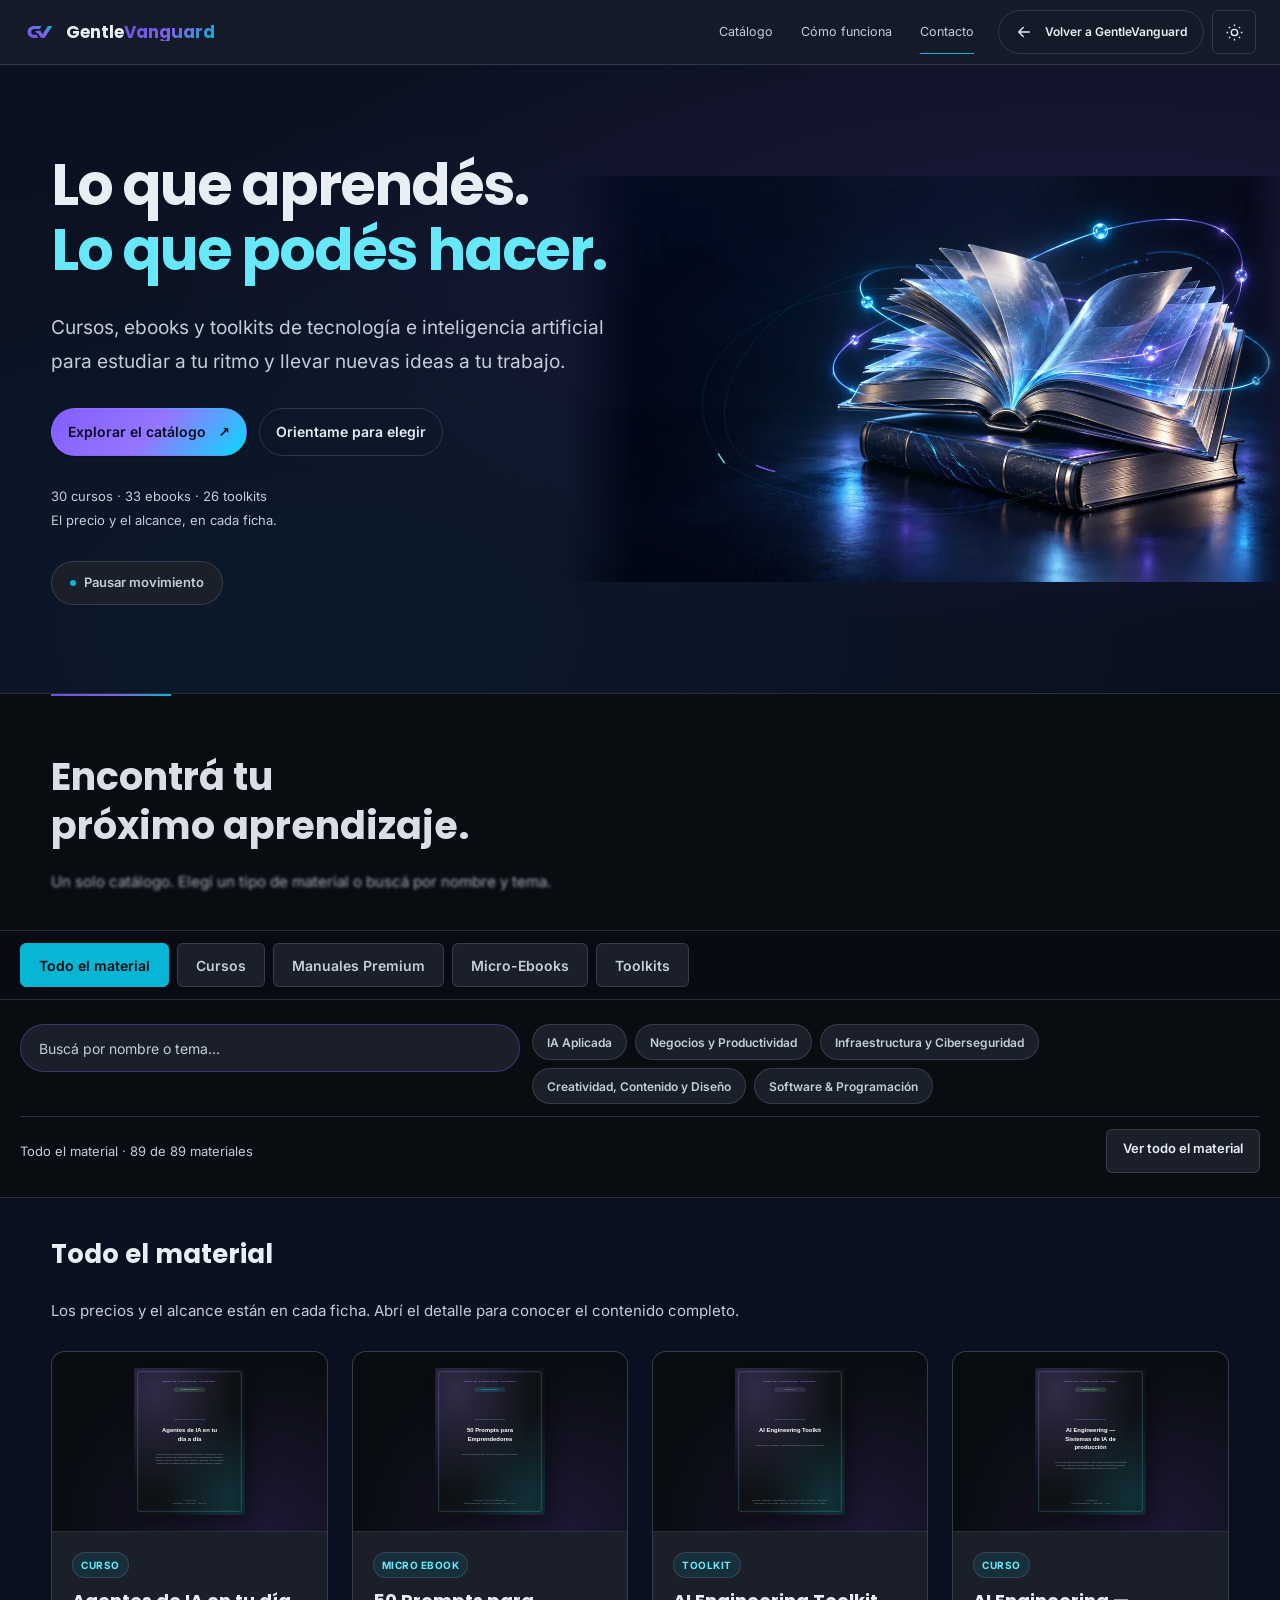
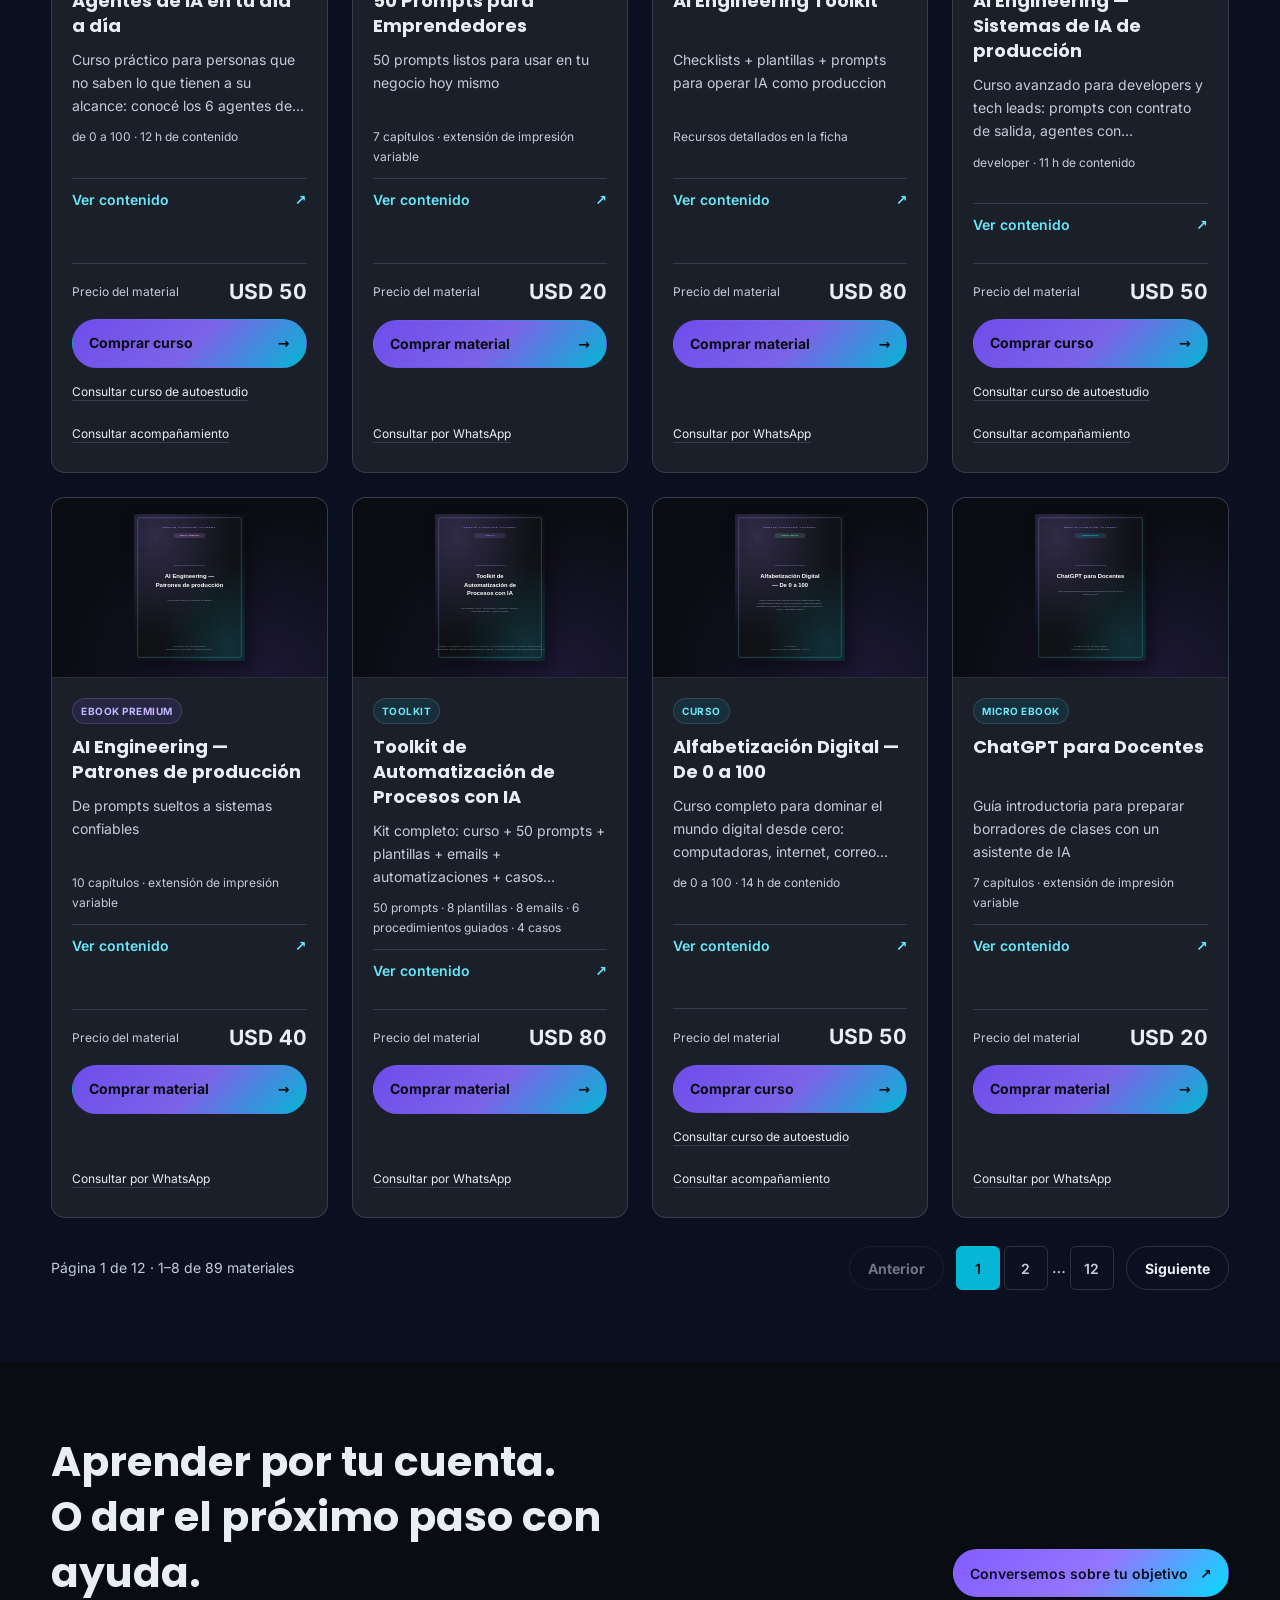
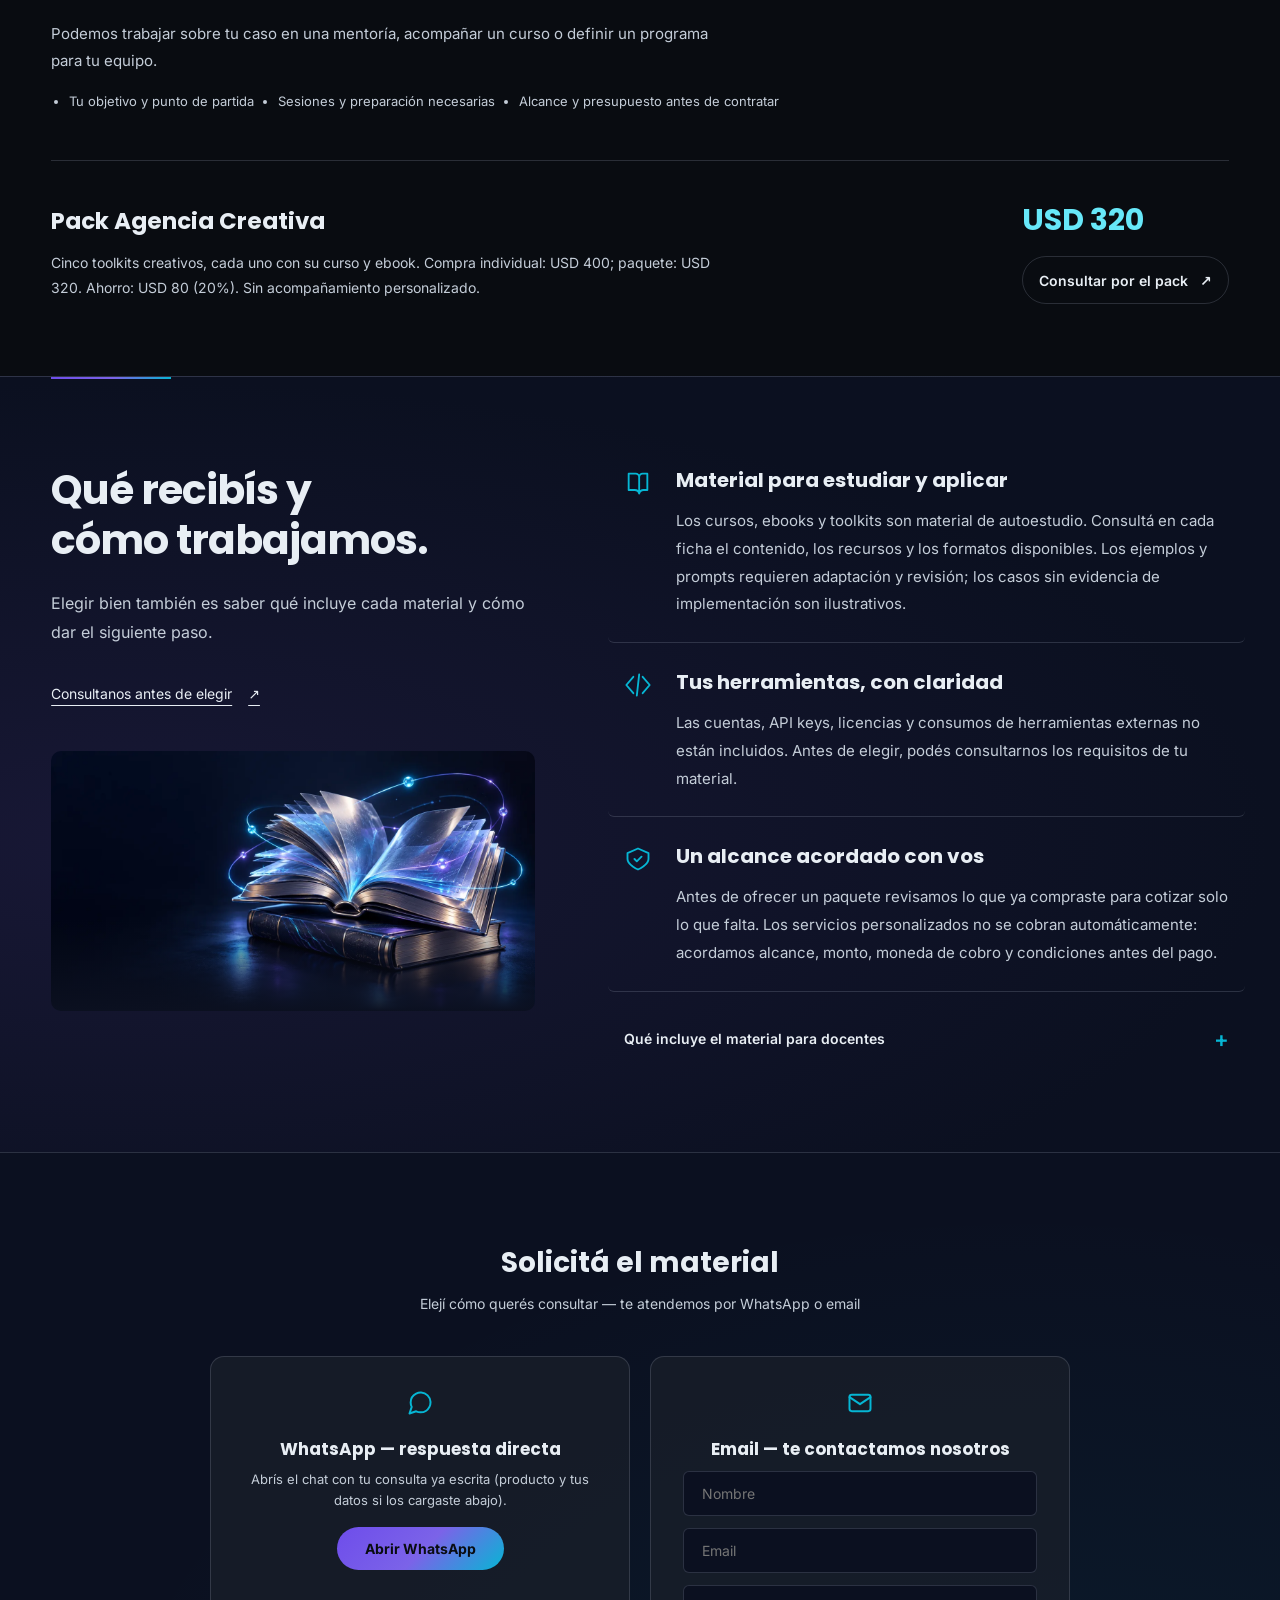
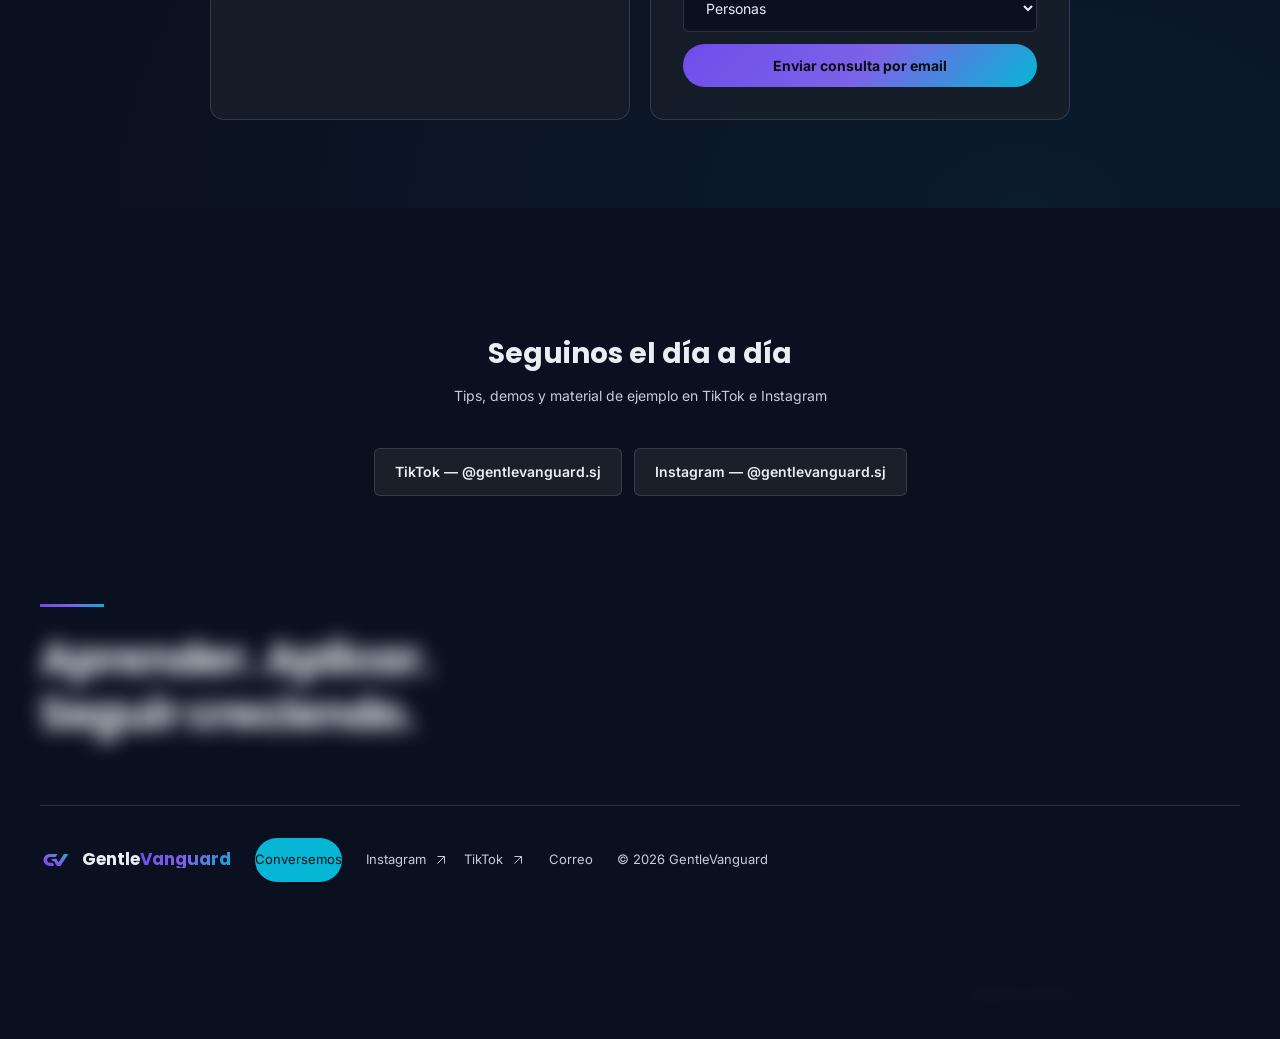
==== commit c0601119: "Update GentleVanguard website and Academy catalog - Academy: catalogo 89 productos (2 cursos nuevos " ====
--- a/academy/index.html
+++ b/academy/index.html
@@ -322,12 +322,14 @@
 <link rel="stylesheet" href="catalog.css">
 <link rel="stylesheet" href="offers.css">
 <link rel="stylesheet" href="academy.css">
+<link rel="stylesheet" href="refinements.css">
 <script src="academy.js" defer></script>
+<script src="experience.js" defer></script>
 <script src="catalog.js" defer></script>
 <link rel="stylesheet" href="../public-chrome.css"><link rel="canonical" href="https://gentlevanguard.github.io/academy/"><meta property="og:url" content="https://gentlevanguard.github.io/academy/"><meta property="og:image" content="https://gentlevanguard.github.io/academy/og-cover.png"></head>
 <body data-public-surface="academy" class="gv-app-shell" id="page-top">
 <a class="academy-skip" href="#catalogo">Saltar al catálogo</a><header class="gv-topbar academy-topbar"><div class="gv-topbar-inner"><a class="gv-brand academy-brand" href="#page-top" aria-label="GentleVanguard Academy, inicio"><img class="gv-brand-logo" src="logo.svg" width="32" height="32" alt=""><span class="gv-brand-wordmark">Gentle<span>Vanguard</span></span></a><nav id="academy-navigation" aria-label="Navegación de Academy"><a href="#catalogo">Catálogo</a><a href="#alcance">Cómo funciona</a><a href="#lead">Contacto</a></nav><div class="academy-controls"><a href="/" class="gv-btn gv-btn-ghost academy-company" aria-label="Volver a la web de GentleVanguard" title="Volver a GentleVanguard"><svg width="18" height="18" viewBox="0 0 24 24" fill="none" stroke="currentColor" stroke-width="1.8" stroke-linecap="round" stroke-linejoin="round" aria-hidden="true"><path d="M19 12H5m6-6-6 6 6 6"/></svg><span class="company-desktop">Volver a GentleVanguard</span><span class="company-mobile">Empresa</span></a><button id="academy-theme" type="button" class="gv-icon-btn" aria-label="Cambiar tema" title="Cambiar tema"><svg width="19" height="19" viewBox="0 0 24 24" fill="none" stroke="currentColor" stroke-width="1.7" aria-hidden="true"><path d="M20.8 13a9 9 0 0 1-9.8-9.8A9 9 0 1 0 20.8 13Z"/></svg></button><button id="academy-menu" class="gv-icon-btn" type="button" aria-label="Abrir menú" aria-controls="academy-navigation" aria-expanded="false"><svg width="22" height="22" viewBox="0 0 24 24" fill="none" stroke="currentColor" stroke-width="1.7" aria-hidden="true"><path d="M4 7h16M4 12h16M4 17h16"/></svg></button></div></div></header>
-<section class="academy-hero" aria-labelledby="academy-title"><div class="academy-hero-copy"><h1 id="academy-title">Lo que aprendés.<br><span>Lo que podés hacer.</span></h1><p>Cursos, ebooks y toolkits de tecnología e inteligencia artificial para estudiar a tu ritmo y llevar nuevas ideas a tu trabajo.</p><div class="academy-actions"><a href="#catalogo" class="gv-btn gv-btn-primary">Explorar el catálogo <span aria-hidden="true">↗</span></a><button type="button" id="hero-whatsapp" class="gv-btn gv-btn-ghost">Orientame para elegir</button></div><p class="academy-hero-note">29 cursos · 33 ebooks · 24 toolkits<br>El precio y el alcance, en cada ficha.</p><button type="button" id="academy-motion" aria-pressed="false" hidden>Pausar movimiento</button></div><figure class="academy-hero-art" aria-hidden="true"><img src="media/academy-learning-v1.webp" width="1536" height="1024" fetchpriority="high" decoding="async" alt=""><div class="academy-light-path"></div><svg class="academy-knowledge-paths" viewBox="0 0 700 467" fill="none"><path class="knowledge-track" d="M115 330C15 190 236 104 365 136S705 206 575 312S207 392 115 330Z"/><path class="knowledge-track" d="M173 340C42 312 147 95 352 104S660 243 539 329S283 400 173 340Z"/><path class="knowledge-flow" d="M115 330C15 190 236 104 365 136S705 206 575 312S207 392 115 330Z"/><path class="knowledge-flow knowledge-flow-b" d="M173 340C42 312 147 95 352 104S660 243 539 329S283 400 173 340Z"/></svg></figure></section>
+<section class="academy-hero" aria-labelledby="academy-title"><div class="academy-hero-copy"><h1 id="academy-title">Lo que aprendés.<br><span>Lo que podés hacer.</span></h1><p>Cursos, ebooks y toolkits de tecnología e inteligencia artificial para estudiar a tu ritmo y llevar nuevas ideas a tu trabajo.</p><div class="academy-actions"><a href="#catalogo" class="gv-btn gv-btn-primary">Explorar el catálogo <span aria-hidden="true">↗</span></a><button type="button" id="hero-whatsapp" class="gv-btn gv-btn-ghost">Orientame para elegir</button></div><p class="academy-hero-note">30 cursos · 33 ebooks · 26 toolkits<br>El precio y el alcance, en cada ficha.</p><button type="button" id="academy-motion" class="gv-btn gv-btn-ghost academy-motion" aria-pressed="false" hidden>Pausar movimiento</button></div><figure class="academy-hero-art" aria-hidden="true"><img src="media/academy-learning-v1.webp" width="1536" height="1024" fetchpriority="high" decoding="async" alt=""><div class="academy-light-path"></div><svg class="academy-knowledge-paths" viewBox="0 0 700 467" fill="none"><path class="knowledge-track" d="M115 330C15 190 236 104 365 136S705 206 575 312S207 392 115 330Z"/><path class="knowledge-track" d="M173 340C42 312 147 95 352 104S660 243 539 329S283 400 173 340Z"/><path class="knowledge-flow" d="M115 330C15 190 236 104 365 136S705 206 575 312S207 392 115 330Z"/><path class="knowledge-flow knowledge-flow-b" d="M173 340C42 312 147 95 352 104S660 243 539 329S283 400 173 340Z"/></svg></figure></section>
 <div class="catalog-intro" id="catalogo"><div><h2>Encontrá tu próximo aprendizaje.</h2><p>Un solo catálogo. Elegí un tipo de material o buscá por nombre y tema.</p></div></div>
 <nav class="tabbar" id="tabbar" aria-label="Categorías de productos">
   <button type="button" class="tab active" data-sec="sec-destacados">Todo el material</button>
@@ -353,464 +355,479 @@
 <section class="product-section active" id="sec-destacados">
   <h2 class="section-title">Todo el material</h2>
   <p class="section-sub">Los precios y el alcance están en cada ficha. Abrí el detalle para conocer el contenido completo.</p>
-  <div class="grid"><article class="card" data-title="Agentes de IA en tu día a día Curso práctico para personas que no saben lo que tienen a su alcance: conocé los 6 agentes de IA más importantes (ChatGPT, Gemini, Claude, Copilot, Grok y Meta AI), descubrí las funciones ocultas que ya vienen con tus cuentas (GPTs, Gems, Projects, Copilot Studio), armá tu caja de herramientas con NotebookLM, Perplexity, Notion y las suites de Office y Google, y aprendé con ejemplos reales para tu vida: casa y trámites, tienda y ventas, oficina o estudio. Sin tecnicismos: si sabés mandar un WhatsApp, podés usar IA." data-cats="ia-aplicada negocios-productividad">
+  <div class="grid"><article class="card spotlight-card" data-title="Agentes de IA en tu día a día Curso práctico para personas que no saben lo que tienen a su alcance: conocé los 6 agentes de IA más importantes (ChatGPT, Gemini, Claude, Copilot, Grok y Meta AI), descubrí las funciones ocultas que ya vienen con tus cuentas (GPTs, Gems, Projects, Copilot Studio), armá tu caja de herramientas con NotebookLM, Perplexity, Notion y las suites de Office y Google, y aprendé con ejemplos reales para tu vida: casa y trámites, tienda y ventas, oficina o estudio. Sin tecnicismos: si sabés mandar un WhatsApp, podés usar IA." data-cats="ia-aplicada negocios-productividad">
     <div class="card-cover"><img src="covers/course-agentes-ia.svg" alt="Portada: Agentes de IA en tu día a día" loading="lazy" width="400" height="520" onerror="this.onerror=null;this.src='covers/_default.svg'"></div>
     <div class="card-copy"><div class="badge-row"><span class="badge badge-micro">CURSO</span></div><h3>Agentes de IA en tu día a día</h3><p class="card-summary">Curso práctico para personas que no saben lo que tienen a su alcance: conocé los 6 agentes de IA más importantes (ChatGPT, Gemini, Claude, Copilot, Grok y…</p><div class="meta">de 0 a 100 · 12 h de contenido</div>
     <details class="product-details"><summary>Ver contenido <span aria-hidden="true">↗</span></summary><div class="details-body"><p>Curso práctico para personas que no saben lo que tienen a su alcance: conocé los 6 agentes de IA más importantes (ChatGPT, Gemini, Claude, Copilot, Grok y Meta AI), descubrí las funciones ocultas que ya vienen con tus cuentas (GPTs, Gems, Projects, Copilot Studio), armá tu caja de herramientas con NotebookLM, Perplexity, Notion y las suites de Office y Google, y aprendé con ejemplos reales para tu vida: casa y trámites, tienda y ventas, oficina o estudio. Sin tecnicismos: si sabés mandar un WhatsApp, podés usar IA.</p><p class="detail-meta">de 0 a 100 · 12 h de contenido</p></div></details></div>
     <div class="card-commerce"><div class="card-price"><span>Precio del material</span><strong>USD 50</strong></div><div class="card-actions"><a class="btn btn-primary btn-checkout" data-slug="agentes-ia" data-tier="course-base" data-product="Agentes de IA en tu día a día" data-price="USD 50" href="#lead">Comprar curso <span aria-hidden="true">→</span></a><a class="card-consult" target="_blank" rel="noopener" href="https://wa.me/542645452221?text=Hola!%20Me%20interesa%20el%20curso%20Agentes%20de%20IA%20en%20tu%20d%C3%ADa%20a%20d%C3%ADa%20%E2%80%94%20modalidad%20curso%20solo%20(USD%2050).">Consultar curso de autoestudio</a><a class="card-consult" target="_blank" rel="noopener" href="https://wa.me/542645452221?text=Solicito%20presupuesto%20de%20acompa%C3%B1amiento%20para%20Agentes%20de%20IA%20en%20tu%20d%C3%ADa%20a%20d%C3%ADa">Consultar acompañamiento</a></div></div>
-  </article><article class="card" data-title="50 Prompts para Emprendedores 50 prompts listos para usar en tu negocio hoy mismo Colección accionable de 50 prompts organizados por área: idea y validación, producto, marketing, ventas, finanzas, operaciones y crecimiento. Cada prompt incluye instrucciones de uso, variables para personalizar y un ejemplo de resultado." data-cats="negocios-productividad ia-aplicada">
+  </article><article class="card spotlight-card" data-title="50 Prompts para Emprendedores 50 prompts listos para usar en tu negocio hoy mismo Colección accionable de 50 prompts organizados por área: idea y validación, producto, marketing, ventas, finanzas, operaciones y crecimiento. Cada prompt incluye instrucciones de uso, variables para personalizar y un ejemplo de resultado." data-cats="negocios-productividad ia-aplicada">
     <div class="card-cover"><img src="covers/50-prompts-emprendedores.svg" alt="Portada: 50 Prompts para Emprendedores" loading="lazy" width="400" height="520" onerror="this.onerror=null;this.src='covers/_default.svg'"></div>
     <div class="card-copy"><div class="badge-row"><span class="badge badge-micro">MICRO EBOOK</span></div><h3>50 Prompts para Emprendedores</h3><p class="card-summary">50 prompts listos para usar en tu negocio hoy mismo</p><div class="meta">7 capítulos · extensión de impresión variable</div>
     <details class="product-details"><summary>Ver contenido <span aria-hidden="true">↗</span></summary><div class="details-body"><p>50 prompts listos para usar en tu negocio hoy mismo</p><p>Colección accionable de 50 prompts organizados por área: idea y validación, producto, marketing, ventas, finanzas, operaciones y crecimiento. Cada prompt incluye instrucciones de uso, variables para personalizar y un ejemplo de resultado.</p><p class="detail-meta">7 capítulos · extensión de impresión variable</p></div></details></div>
     <div class="card-commerce"><div class="card-price"><span>Precio del material</span><strong>USD 20</strong></div><div class="card-actions"><a class="btn btn-primary btn-checkout" data-slug="50-prompts-emprendedores" data-tier="ebook-micro" data-product="50 Prompts para Emprendedores" data-price="USD 20" href="#lead">Comprar material <span aria-hidden="true">→</span></a><a class="card-consult btn-interest" target="_blank" rel="noopener" href="https://wa.me/542645452221?text=Hola!%20Me%20interesa%3A%2050%20Prompts%20para%20Emprendedores%20(USD%2020)">Consultar por WhatsApp</a></div></div>
-  </article><article class="card" data-title="AI Engineering Toolkit Checklists + plantillas + prompts para operar IA como produccion Kit premium que reune todo: curso AI Engineering (8 modulos · 48 lecciones · 24h) + ebook de patrones de produccion (~90 pags) + checklists de madurez y operacion + plantillas de prompts con contrato + biblioteca de prompts semilla + casos practicos de implementacion. Todo lo necesario para llevar un sistema de IA a produccion siguiendo el patron stack de mechanical de GentleVanguard." data-cats="ia-aplicada">
+  </article><article class="card spotlight-card" data-title="AI Engineering Toolkit Checklists + plantillas + prompts para operar IA como produccion Kit premium que reune todo: curso AI Engineering (9 modulos · 22 lecciones · 11h) + ebook de patrones de produccion (~90 pags) + checklists de madurez y operacion + plantillas de prompts con contrato + biblioteca de prompts semilla + casos practicos de implementacion. Todo lo necesario para llevar un sistema de IA a produccion siguiendo el patron stack de mechanical de GentleVanguard." data-cats="ia-aplicada">
     <div class="card-cover"><img src="covers/ai-engineering-toolkit.svg" alt="Portada: AI Engineering Toolkit" loading="lazy" width="400" height="520" onerror="this.onerror=null;this.src='covers/_default.svg'"></div>
     <div class="card-copy"><div class="badge-row"><span class="badge badge-toolkit">TOOLKIT</span></div><h3>AI Engineering Toolkit</h3><p class="card-summary">Checklists + plantillas + prompts para operar IA como produccion</p><div class="meta">Recursos detallados en la ficha</div>
-    <details class="product-details"><summary>Ver contenido <span aria-hidden="true">↗</span></summary><div class="details-body"><p>Checklists + plantillas + prompts para operar IA como produccion</p><p>Kit premium que reune todo: curso AI Engineering (8 modulos · 48 lecciones · 24h) + ebook de patrones de produccion (~90 pags) + checklists de madurez y operacion + plantillas de prompts con contrato + biblioteca de prompts semilla + casos practicos de implementacion. Todo lo necesario para llevar un sistema de IA a produccion siguiendo el patron stack de mechanical de GentleVanguard.</p><p class="detail-meta">Recursos detallados en la ficha</p></div></details></div>
+    <details class="product-details"><summary>Ver contenido <span aria-hidden="true">↗</span></summary><div class="details-body"><p>Checklists + plantillas + prompts para operar IA como produccion</p><p>Kit premium que reune todo: curso AI Engineering (9 modulos · 22 lecciones · 11h) + ebook de patrones de produccion (~90 pags) + checklists de madurez y operacion + plantillas de prompts con contrato + biblioteca de prompts semilla + casos practicos de implementacion. Todo lo necesario para llevar un sistema de IA a produccion siguiendo el patron stack de mechanical de GentleVanguard.</p><p class="detail-meta">Recursos detallados en la ficha</p></div></details></div>
     <div class="card-commerce"><div class="card-price"><span>Precio del material</span><strong>USD 80</strong></div><div class="card-actions"><a class="btn btn-primary btn-checkout" data-slug="ai-engineering-toolkit" data-tier="toolkit" data-product="AI Engineering Toolkit" data-price="USD 80" href="#lead">Comprar material <span aria-hidden="true">→</span></a><a class="card-consult btn-interest" target="_blank" rel="noopener" href="https://wa.me/542645452221?text=Hola!%20Me%20interesa%3A%20AI%20Engineering%20Toolkit%20(USD%2080)">Consultar por WhatsApp</a></div></div>
   </article>
-<article class="card" data-title="AI Engineering — Sistemas de IA de producción Curso avanzado para developers y tech leads: prompts con contrato de salida, agentes con herramientas, RAG con grading, memoria persistente, orquestación multi-agente y evals en CI. Caso de estudio real del stack de GentleVanguard. Materiales complementarios disponibles por separado (ebook, toolkit) o juntos en el AI Engineering Toolkit." data-cats="ia-aplicada infraestructura-redes-ciberseguridad">
+<article class="card spotlight-card" data-title="AI Engineering — Sistemas de IA de producción Curso avanzado para developers y tech leads: prompts con contrato de salida, agentes con herramientas, RAG con grading, memoria persistente, orquestación multi-agente y evals en CI. Caso de estudio real del stack de GentleVanguard. Materiales complementarios disponibles por separado (ebook, toolkit) o juntos en el AI Engineering Toolkit." data-cats="ia-aplicada infraestructura-redes-ciberseguridad">
     <div class="card-cover"><img src="covers/course-ai-engineering.svg" alt="Portada: AI Engineering — Sistemas de IA de producción" loading="lazy" width="400" height="520" onerror="this.onerror=null;this.src='covers/_default.svg'"></div>
-    <div class="card-copy"><div class="badge-row"><span class="badge badge-micro">CURSO</span></div><h3>AI Engineering — Sistemas de IA de producción</h3><p class="card-summary">Curso avanzado para developers y tech leads: prompts con contrato de salida, agentes con herramientas, RAG con grading, memoria persistente, orquestación…</p><div class="meta">developer · 24 h de contenido</div>
-    <details class="product-details"><summary>Ver contenido <span aria-hidden="true">↗</span></summary><div class="details-body"><p>Curso avanzado para developers y tech leads: prompts con contrato de salida, agentes con herramientas, RAG con grading, memoria persistente, orquestación multi-agente y evals en CI. Caso de estudio real del stack de GentleVanguard. Materiales complementarios disponibles por separado (ebook, toolkit) o juntos en el AI Engineering Toolkit.</p><p class="detail-meta">developer · 24 h de contenido</p></div></details></div>
+    <div class="card-copy"><div class="badge-row"><span class="badge badge-micro">CURSO</span></div><h3>AI Engineering — Sistemas de IA de producción</h3><p class="card-summary">Curso avanzado para developers y tech leads: prompts con contrato de salida, agentes con herramientas, RAG con grading, memoria persistente, orquestación…</p><div class="meta">developer · 11 h de contenido</div>
+    <details class="product-details"><summary>Ver contenido <span aria-hidden="true">↗</span></summary><div class="details-body"><p>Curso avanzado para developers y tech leads: prompts con contrato de salida, agentes con herramientas, RAG con grading, memoria persistente, orquestación multi-agente y evals en CI. Caso de estudio real del stack de GentleVanguard. Materiales complementarios disponibles por separado (ebook, toolkit) o juntos en el AI Engineering Toolkit.</p><p class="detail-meta">developer · 11 h de contenido</p></div></details></div>
     <div class="card-commerce"><div class="card-price"><span>Precio del material</span><strong>USD 50</strong></div><div class="card-actions"><a class="btn btn-primary btn-checkout" data-slug="ai-engineering" data-tier="course-base" data-product="AI Engineering — Sistemas de IA de producción" data-price="USD 50" href="#lead">Comprar curso <span aria-hidden="true">→</span></a><a class="card-consult" target="_blank" rel="noopener" href="https://wa.me/542645452221?text=Hola!%20Me%20interesa%20el%20curso%20AI%20Engineering%20%E2%80%94%20Sistemas%20de%20IA%20de%20producci%C3%B3n%20%E2%80%94%20modalidad%20curso%20solo%20(USD%2050).">Consultar curso de autoestudio</a><a class="card-consult" target="_blank" rel="noopener" href="https://wa.me/542645452221?text=Solicito%20presupuesto%20de%20acompa%C3%B1amiento%20para%20AI%20Engineering%20%E2%80%94%20Sistemas%20de%20IA%20de%20producci%C3%B3n">Consultar acompañamiento</a></div></div>
-  </article><article class="card" data-title="AI Engineering — Patrones de producción De prompts sueltos a sistemas confiables Los patrones completos en extensión variable: prompts como código, agentes con herramientas, RAG con grading, memoria estructurada, multi-agente, evals y operación local-first. Caso de estudio real del stack de GentleVanguard." data-cats="ia-aplicada">
+  </article><article class="card spotlight-card" data-title="AI Engineering — Patrones de producción De prompts sueltos a sistemas confiables Los patrones completos en extensión variable: prompts como código, agentes con herramientas, RAG con grading, memoria estructurada, multi-agente, evals y operación local-first. Caso de estudio real del stack de GentleVanguard." data-cats="ia-aplicada">
     <div class="card-cover"><img src="covers/ai-engineering.svg" alt="Portada: AI Engineering — Patrones de producción" loading="lazy" width="400" height="520" onerror="this.onerror=null;this.src='covers/_default.svg'"></div>
     <div class="card-copy"><div class="badge-row"><span class="badge badge-premium">EBOOK PREMIUM</span></div><h3>AI Engineering — Patrones de producción</h3><p class="card-summary">De prompts sueltos a sistemas confiables</p><div class="meta">10 capítulos · extensión de impresión variable</div>
     <details class="product-details"><summary>Ver contenido <span aria-hidden="true">↗</span></summary><div class="details-body"><p>De prompts sueltos a sistemas confiables</p><p>Los patrones completos en extensión variable: prompts como código, agentes con herramientas, RAG con grading, memoria estructurada, multi-agente, evals y operación local-first. Caso de estudio real del stack de GentleVanguard.</p><p class="detail-meta">10 capítulos · extensión de impresión variable</p></div></details></div>
     <div class="card-commerce"><div class="card-price"><span>Precio del material</span><strong>USD 40</strong></div><div class="card-actions"><a class="btn btn-primary btn-checkout" data-slug="ai-engineering" data-tier="ebook-premium" data-product="AI Engineering — Patrones de producción" data-price="USD 40" href="#lead">Comprar material <span aria-hidden="true">→</span></a><a class="card-consult btn-interest" target="_blank" rel="noopener" href="https://wa.me/542645452221?text=Hola!%20Me%20interesa%3A%20AI%20Engineering%20%E2%80%94%20Patrones%20de%20producci%C3%B3n%20(USD%2040)">Consultar por WhatsApp</a></div></div>
-  </article><article class="card" data-title="Toolkit de Ciberseguridad Kit completo: curso + manual + checklists + plantillas + emails + scripts + casos prácticos El toolkit definitivo de ciberseguridad: el curso 'Ciberseguridad — De persona a empresa' (8 tracks · 48 lecciones · 12h) + el 'Manual Práctico de Ciberseguridad' (120 págs premium) + checklists de auditoría (persona, PyME, Windows, macOS, Linux, mobile) + plantillas de respuesta a incidentes (ransomware, phishing, breach) + emails de comunicación a usuarios y reguladores + scripts de hardening (Windows, macOS, Linux, browser) + casos prácticos reales por industria. Aplicable desde el primer día: descargás, ejecutás, mejorás." data-cats="infraestructura-redes-ciberseguridad negocios-productividad">
+  </article><article class="card spotlight-card" data-title="Toolkit de Automatización de Procesos con IA Kit completo: curso + 50 prompts + plantillas + emails + automatizaciones + casos prácticos El toolkit para automatizar tu pyme con IA: el curso 'Automatización de Procesos con IA para pymes' (8 tracks · 48 lecciones · 12h) + 50 prompts listos para usar (mapeo y diseño, construcción y paso de IA, casos de negocio, datos y seguridad, operación y escalado) + plantillas operativas (diseño de flujo en 8 puntos, suite de 10 casos, ficha de biblioteca, versiones, cuentas de servicio, tablero de métricas) + emails de comunicación (kick-off, puesta en producción, errores, capacitación) + automatizaciones de seguimiento (revisión de errores, alertas de cuota, muestreo de drift) + casos prácticos reales. Basado en las automatizaciones reales del stack de GentleVanguard (reservas y locks, barridos, alertas de gasto, onboarding de solicitudes)." data-cats="negocios-productividad ia-aplicada">
+    <div class="card-cover"><img src="covers/automatizacion-ia-toolkit.svg" alt="Portada: Toolkit de Automatización de Procesos con IA" loading="lazy" width="400" height="520" onerror="this.onerror=null;this.src='covers/_default.svg'"></div>
+    <div class="card-copy"><div class="badge-row"><span class="badge badge-toolkit">TOOLKIT</span></div><h3>Toolkit de Automatización de Procesos con IA</h3><p class="card-summary">Kit completo: curso + 50 prompts + plantillas + emails + automatizaciones + casos prácticos</p><div class="meta">50 prompts · 8 plantillas · 8 emails · 6 procedimientos guiados · 4 casos</div>
+    <details class="product-details"><summary>Ver contenido <span aria-hidden="true">↗</span></summary><div class="details-body"><p>Kit completo: curso + 50 prompts + plantillas + emails + automatizaciones + casos prácticos</p><p>El toolkit para automatizar tu pyme con IA: el curso 'Automatización de Procesos con IA para pymes' (8 tracks · 48 lecciones · 12h) + 50 prompts listos para usar (mapeo y diseño, construcción y paso de IA, casos de negocio, datos y seguridad, operación y escalado) + plantillas operativas (diseño de flujo en 8 puntos, suite de 10 casos, ficha de biblioteca, versiones, cuentas de servicio, tablero de métricas) + emails de comunicación (kick-off, puesta en producción, errores, capacitación) + automatizaciones de seguimiento (revisión de errores, alertas de cuota, muestreo de drift) + casos prácticos reales. Basado en las automatizaciones reales del stack de GentleVanguard (reservas y locks, barridos, alertas de gasto, onboarding de solicitudes).</p><p class="detail-meta">50 prompts · 8 plantillas · 8 emails · 6 procedimientos guiados · 4 casos</p></div></details></div>
+    <div class="card-commerce"><div class="card-price"><span>Precio del material</span><strong>USD 80</strong></div><div class="card-actions"><a class="btn btn-primary btn-checkout" data-slug="automatizacion-ia-toolkit" data-tier="toolkit" data-product="Toolkit de Automatización de Procesos con IA" data-price="USD 80" href="#lead">Comprar material <span aria-hidden="true">→</span></a><a class="card-consult btn-interest" target="_blank" rel="noopener" href="https://wa.me/542645452221?text=Hola!%20Me%20interesa%3A%20Toolkit%20de%20Automatizaci%C3%B3n%20de%20Procesos%20con%20IA%20(USD%2080)">Consultar por WhatsApp</a></div></div>
+  </article>
+<article class="card spotlight-card" data-title="Alfabetización Digital — De 0 a 100 Curso completo para dominar el mundo digital desde cero: computadoras, internet, correo electrónico, seguridad digital, ofimática (documentos y hojas de cálculo), gestión de archivos y nube, y ciudadanía digital. Con analogías cotidianas, ejemplos reales y ejercicios prácticos en cada lección." data-cats="negocios-productividad infraestructura-redes-ciberseguridad">
+    <div class="card-cover"><img src="covers/course-alfabetizacion-digital.svg" alt="Portada: Alfabetización Digital — De 0 a 100" loading="lazy" width="400" height="520" onerror="this.onerror=null;this.src='covers/_default.svg'"></div>
+    <div class="card-copy"><div class="badge-row"><span class="badge badge-micro">CURSO</span></div><h3>Alfabetización Digital — De 0 a 100</h3><p class="card-summary">Curso completo para dominar el mundo digital desde cero: computadoras, internet, correo electrónico, seguridad digital, ofimática (documentos y hojas de…</p><div class="meta">de 0 a 100 · 14 h de contenido</div>
+    <details class="product-details"><summary>Ver contenido <span aria-hidden="true">↗</span></summary><div class="details-body"><p>Curso completo para dominar el mundo digital desde cero: computadoras, internet, correo electrónico, seguridad digital, ofimática (documentos y hojas de cálculo), gestión de archivos y nube, y ciudadanía digital. Con analogías cotidianas, ejemplos reales y ejercicios prácticos en cada lección.</p><p class="detail-meta">de 0 a 100 · 14 h de contenido</p></div></details></div>
+    <div class="card-commerce"><div class="card-price"><span>Precio del material</span><strong>USD 50</strong></div><div class="card-actions"><a class="btn btn-primary btn-checkout" data-slug="alfabetizacion-digital" data-tier="course-base" data-product="Alfabetización Digital — De 0 a 100" data-price="USD 50" href="#lead">Comprar curso <span aria-hidden="true">→</span></a><a class="card-consult" target="_blank" rel="noopener" href="https://wa.me/542645452221?text=Hola!%20Me%20interesa%20el%20curso%20Alfabetizaci%C3%B3n%20Digital%20%E2%80%94%20De%200%20a%20100%20%E2%80%94%20modalidad%20curso%20solo%20(USD%2050).">Consultar curso de autoestudio</a><a class="card-consult" target="_blank" rel="noopener" href="https://wa.me/542645452221?text=Solicito%20presupuesto%20de%20acompa%C3%B1amiento%20para%20Alfabetizaci%C3%B3n%20Digital%20%E2%80%94%20De%200%20a%20100">Consultar acompañamiento</a></div></div>
+  </article><article class="card spotlight-card" data-title="ChatGPT para Docentes Guía introductoria para preparar borradores de clases con un asistente de IA Guía de autoestudio de 7 capítulos con prompts para planificaciones, actividades y evaluación. Se utilizan con una herramienta externa de IA. No incluye una secuencia escolar terminada, un generador ni revisión pedagógica personalizada." data-cats="ia-aplicada negocios-productividad">
+    <div class="card-cover"><img src="covers/chatgpt-docentes.svg" alt="Portada: ChatGPT para Docentes" loading="lazy" width="400" height="520" onerror="this.onerror=null;this.src='covers/_default.svg'"></div>
+    <div class="card-copy"><div class="badge-row"><span class="badge badge-micro">MICRO EBOOK</span></div><h3>ChatGPT para Docentes</h3><p class="card-summary">Guía introductoria para preparar borradores de clases con un asistente de IA</p><div class="meta">7 capítulos · extensión de impresión variable</div>
+    <details class="product-details"><summary>Ver contenido <span aria-hidden="true">↗</span></summary><div class="details-body"><p>Guía introductoria para preparar borradores de clases con un asistente de IA</p><p>Guía de autoestudio de 7 capítulos con prompts para planificaciones, actividades y evaluación. Se utilizan con una herramienta externa de IA. No incluye una secuencia escolar terminada, un generador ni revisión pedagógica personalizada.</p><p class="detail-meta">7 capítulos · extensión de impresión variable</p></div></details></div>
+    <div class="card-commerce"><div class="card-price"><span>Precio del material</span><strong>USD 20</strong></div><div class="card-actions"><a class="btn btn-primary btn-checkout" data-slug="chatgpt-docentes" data-tier="ebook-micro" data-product="ChatGPT para Docentes" data-price="USD 20" href="#lead">Comprar material <span aria-hidden="true">→</span></a><a class="card-consult btn-interest" target="_blank" rel="noopener" href="https://wa.me/542645452221?text=Hola!%20Me%20interesa%3A%20ChatGPT%20para%20Docentes%20(USD%2020)">Consultar por WhatsApp</a></div></div>
+  </article><article class="card spotlight-card" data-title="Toolkit de Ciberseguridad Kit completo: curso + manual + checklists + plantillas + emails + scripts + casos prácticos El toolkit definitivo de ciberseguridad: el curso 'Ciberseguridad — De persona a empresa' (8 tracks · 48 lecciones · 12h) + el 'Manual Práctico de Ciberseguridad' (120 págs premium) + checklists de auditoría (persona, PyME, Windows, macOS, Linux, mobile) + plantillas de respuesta a incidentes (ransomware, phishing, breach) + emails de comunicación a usuarios y reguladores + scripts de hardening (Windows, macOS, Linux, browser) + casos prácticos reales por industria. Aplicable desde el primer día: descargás, ejecutás, mejorás." data-cats="infraestructura-redes-ciberseguridad negocios-productividad">
     <div class="card-cover"><img src="covers/ciberseguridad-toolkit.svg" alt="Portada: Toolkit de Ciberseguridad" loading="lazy" width="400" height="520" onerror="this.onerror=null;this.src='covers/_default.svg'"></div>
     <div class="card-copy"><div class="badge-row"><span class="badge badge-toolkit">TOOLKIT</span></div><h3>Toolkit de Ciberseguridad</h3><p class="card-summary">Kit completo: curso + manual + checklists + plantillas + emails + scripts + casos prácticos</p><div class="meta">Recursos detallados en la ficha</div>
     <details class="product-details"><summary>Ver contenido <span aria-hidden="true">↗</span></summary><div class="details-body"><p>Kit completo: curso + manual + checklists + plantillas + emails + scripts + casos prácticos</p><p>El toolkit definitivo de ciberseguridad: el curso 'Ciberseguridad — De persona a empresa' (8 tracks · 48 lecciones · 12h) + el 'Manual Práctico de Ciberseguridad' (120 págs premium) + checklists de auditoría (persona, PyME, Windows, macOS, Linux, mobile) + plantillas de respuesta a incidentes (ransomware, phishing, breach) + emails de comunicación a usuarios y reguladores + scripts de hardening (Windows, macOS, Linux, browser) + casos prácticos reales por industria. Aplicable desde el primer día: descargás, ejecutás, mejorás.</p><p class="detail-meta">Recursos detallados en la ficha</p></div></details></div>
     <div class="card-commerce"><div class="card-price"><span>Precio del material</span><strong>USD 80</strong></div><div class="card-actions"><a class="btn btn-primary btn-checkout" data-slug="ciberseguridad-toolkit" data-tier="toolkit" data-product="Toolkit de Ciberseguridad" data-price="USD 80" href="#lead">Comprar material <span aria-hidden="true">→</span></a><a class="card-consult btn-interest" target="_blank" rel="noopener" href="https://wa.me/542645452221?text=Hola!%20Me%20interesa%3A%20Toolkit%20de%20Ciberseguridad%20(USD%2080)">Consultar por WhatsApp</a></div></div>
   </article>
-<article class="card" data-title="Alfabetización Digital — De 0 a 100 Curso completo para dominar el mundo digital desde cero: computadoras, internet, correo electrónico, seguridad digital, ofimática (documentos y hojas de cálculo), gestión de archivos y nube, y ciudadanía digital. Con analogías cotidianas, ejemplos reales y ejercicios prácticos en cada lección." data-cats="negocios-productividad infraestructura-redes-ciberseguridad">
-    <div class="card-cover"><img src="covers/course-alfabetizacion-digital.svg" alt="Portada: Alfabetización Digital — De 0 a 100" loading="lazy" width="400" height="520" onerror="this.onerror=null;this.src='covers/_default.svg'"></div>
-    <div class="card-copy"><div class="badge-row"><span class="badge badge-micro">CURSO</span></div><h3>Alfabetización Digital — De 0 a 100</h3><p class="card-summary">Curso completo para dominar el mundo digital desde cero: computadoras, internet, correo electrónico, seguridad digital, ofimática (documentos y hojas de…</p><div class="meta">de 0 a 100 · 14 h de contenido</div>
-    <details class="product-details"><summary>Ver contenido <span aria-hidden="true">↗</span></summary><div class="details-body"><p>Curso completo para dominar el mundo digital desde cero: computadoras, internet, correo electrónico, seguridad digital, ofimática (documentos y hojas de cálculo), gestión de archivos y nube, y ciudadanía digital. Con analogías cotidianas, ejemplos reales y ejercicios prácticos en cada lección.</p><p class="detail-meta">de 0 a 100 · 14 h de contenido</p></div></details></div>
-    <div class="card-commerce"><div class="card-price"><span>Precio del material</span><strong>USD 50</strong></div><div class="card-actions"><a class="btn btn-primary btn-checkout" data-slug="alfabetizacion-digital" data-tier="course-base" data-product="Alfabetización Digital — De 0 a 100" data-price="USD 50" href="#lead">Comprar curso <span aria-hidden="true">→</span></a><a class="card-consult" target="_blank" rel="noopener" href="https://wa.me/542645452221?text=Hola!%20Me%20interesa%20el%20curso%20Alfabetizaci%C3%B3n%20Digital%20%E2%80%94%20De%200%20a%20100%20%E2%80%94%20modalidad%20curso%20solo%20(USD%2050).">Consultar curso de autoestudio</a><a class="card-consult" target="_blank" rel="noopener" href="https://wa.me/542645452221?text=Solicito%20presupuesto%20de%20acompa%C3%B1amiento%20para%20Alfabetizaci%C3%B3n%20Digital%20%E2%80%94%20De%200%20a%20100">Consultar acompañamiento</a></div></div>
-  </article><article class="card" data-title="ChatGPT para Docentes Guía introductoria para preparar borradores de clases con un asistente de IA Guía de autoestudio de 7 capítulos con prompts para planificaciones, actividades y evaluación. Se utilizan con una herramienta externa de IA. No incluye una secuencia escolar terminada, un generador ni revisión pedagógica personalizada." data-cats="ia-aplicada negocios-productividad">
-    <div class="card-cover"><img src="covers/chatgpt-docentes.svg" alt="Portada: ChatGPT para Docentes" loading="lazy" width="400" height="520" onerror="this.onerror=null;this.src='covers/_default.svg'"></div>
-    <div class="card-copy"><div class="badge-row"><span class="badge badge-micro">MICRO EBOOK</span></div><h3>ChatGPT para Docentes</h3><p class="card-summary">Guía introductoria para preparar borradores de clases con un asistente de IA</p><div class="meta">7 capítulos · extensión de impresión variable</div>
-    <details class="product-details"><summary>Ver contenido <span aria-hidden="true">↗</span></summary><div class="details-body"><p>Guía introductoria para preparar borradores de clases con un asistente de IA</p><p>Guía de autoestudio de 7 capítulos con prompts para planificaciones, actividades y evaluación. Se utilizan con una herramienta externa de IA. No incluye una secuencia escolar terminada, un generador ni revisión pedagógica personalizada.</p><p class="detail-meta">7 capítulos · extensión de impresión variable</p></div></details></div>
-    <div class="card-commerce"><div class="card-price"><span>Precio del material</span><strong>USD 20</strong></div><div class="card-actions"><a class="btn btn-primary btn-checkout" data-slug="chatgpt-docentes" data-tier="ebook-micro" data-product="ChatGPT para Docentes" data-price="USD 20" href="#lead">Comprar material <span aria-hidden="true">→</span></a><a class="card-consult btn-interest" target="_blank" rel="noopener" href="https://wa.me/542645452221?text=Hola!%20Me%20interesa%3A%20ChatGPT%20para%20Docentes%20(USD%2020)">Consultar por WhatsApp</a></div></div>
-  </article><article class="card" data-title="IA para Administración Pro Kit premium: curso + manual + 51 prompts + plantillas + emails + automatizaciones + casos prácticos El toolkit premium para administrativos: el curso de fundamentos de IA, el Manual Práctico de IA para Administración (extensión variable), 51 prompts avanzados, plantillas de gestión y reporting, emails de comunicación financiera, automatizaciones de control y casos prácticos." data-cats="negocios-productividad ia-aplicada">
+<article class="card spotlight-card" data-title="Automatización de Procesos con IA para pymes Curso práctico de automatización con IA para pymes: mapear procesos y elegir dónde entra la IA, cómo funcionan los flujos (disparadores, acciones, webhooks), el ecosistema de herramientas (Make, n8n, Zapier y modelos como pasos de proceso), tu primer flujo automatizado paso a paso, casos de atención, ventas y administración, datos y seguridad, escalado de un flujo a un sistema, y el caso real de las automatizaciones del stack de GentleVanguard. Sin programar: la IA te da la velocidad de un equipo operativo con el presupuesto de una persona." data-cats="negocios-productividad ia-aplicada">
+    <div class="card-cover"><img src="covers/course-automatizacion-ia.svg" alt="Portada: Automatización de Procesos con IA para pymes" loading="lazy" width="400" height="520" onerror="this.onerror=null;this.src='covers/_default.svg'"></div>
+    <div class="card-copy"><div class="badge-row"><span class="badge badge-micro">CURSO</span></div><h3>Automatización de Procesos con IA para pymes</h3><p class="card-summary">Curso práctico de automatización con IA para pymes: mapear procesos y elegir dónde entra la IA, cómo funcionan los flujos (disparadores, acciones…</p><div class="meta">de 0 a 100 · 12 h de contenido</div>
+    <details class="product-details"><summary>Ver contenido <span aria-hidden="true">↗</span></summary><div class="details-body"><p>Curso práctico de automatización con IA para pymes: mapear procesos y elegir dónde entra la IA, cómo funcionan los flujos (disparadores, acciones, webhooks), el ecosistema de herramientas (Make, n8n, Zapier y modelos como pasos de proceso), tu primer flujo automatizado paso a paso, casos de atención, ventas y administración, datos y seguridad, escalado de un flujo a un sistema, y el caso real de las automatizaciones del stack de GentleVanguard. Sin programar: la IA te da la velocidad de un equipo operativo con el presupuesto de una persona.</p><p class="detail-meta">de 0 a 100 · 12 h de contenido</p></div></details></div>
+    <div class="card-commerce"><div class="card-price"><span>Precio del material</span><strong>USD 50</strong></div><div class="card-actions"><a class="btn btn-primary btn-checkout" data-slug="automatizacion-ia" data-tier="course-base" data-product="Automatización de Procesos con IA para pymes" data-price="USD 50" href="#lead">Comprar curso <span aria-hidden="true">→</span></a><a class="card-consult" target="_blank" rel="noopener" href="https://wa.me/542645452221?text=Hola!%20Me%20interesa%20el%20curso%20Automatizaci%C3%B3n%20de%20Procesos%20con%20IA%20para%20pymes%20%E2%80%94%20modalidad%20curso%20solo%20(USD%2050).">Consultar curso de autoestudio</a><a class="card-consult" target="_blank" rel="noopener" href="https://wa.me/542645452221?text=Solicito%20presupuesto%20de%20acompa%C3%B1amiento%20para%20Automatizaci%C3%B3n%20de%20Procesos%20con%20IA%20para%20pymes">Consultar acompañamiento</a></div></div>
+  </article><article class="card spotlight-card" data-title="Excel + IA Fórmulas, análisis de datos y automatización con IA Potenciá tu Excel con IA: generá fórmulas complejas, limpiá y analizá datos, creá tablas dinámicas, automatizá tareas repetitivas con macros y combiná Excel con ChatGPT y otras herramientas de IA. Con ejemplos paso a paso." data-cats="negocios-productividad ia-aplicada">
+    <div class="card-cover"><img src="covers/excel-ia.svg" alt="Portada: Excel + IA" loading="lazy" width="400" height="520" onerror="this.onerror=null;this.src='covers/_default.svg'"></div>
+    <div class="card-copy"><div class="badge-row"><span class="badge badge-micro">MICRO EBOOK</span></div><h3>Excel + IA</h3><p class="card-summary">Fórmulas, análisis de datos y automatización con IA</p><div class="meta">7 capítulos · extensión de impresión variable</div>
+    <details class="product-details"><summary>Ver contenido <span aria-hidden="true">↗</span></summary><div class="details-body"><p>Fórmulas, análisis de datos y automatización con IA</p><p>Potenciá tu Excel con IA: generá fórmulas complejas, limpiá y analizá datos, creá tablas dinámicas, automatizá tareas repetitivas con macros y combiná Excel con ChatGPT y otras herramientas de IA. Con ejemplos paso a paso.</p><p class="detail-meta">7 capítulos · extensión de impresión variable</p></div></details></div>
+    <div class="card-commerce"><div class="card-price"><span>Precio del material</span><strong>USD 20</strong></div><div class="card-actions"><a class="btn btn-primary btn-checkout" data-slug="excel-ia" data-tier="ebook-micro" data-product="Excel + IA" data-price="USD 20" href="#lead">Comprar material <span aria-hidden="true">→</span></a><a class="card-consult btn-interest" target="_blank" rel="noopener" href="https://wa.me/542645452221?text=Hola!%20Me%20interesa%3A%20Excel%20%2B%20IA%20(USD%2020)">Consultar por WhatsApp</a></div></div>
+  </article><article class="card spotlight-card" data-title="Toolkit de Gobernanza y Cumplimiento de IA Kit completo: curso + checklists + plantillas + emails + automatizaciones + casos prácticos El toolkit para gobernar la IA de tu empresa: el curso 'Gobernanza y Cumplimiento de IA — EU AI Act para empresas' (8 tracks · 48 lecciones · 14h) + 50 prompts de gobernanza listos para usar (inventario y clasificación, EU AI Act y riesgo, proveedores y contratos, política y capacitación, incidentes y auditoría) + plantillas operativas (política de IA en extensión variable, ficha de caso de uso, ADR, matriz RACI, evaluación de proveedores, registro de incidentes) + emails de comunicación (lanzamiento de política, zonas de datos, capacitación, incidentes) + automatizaciones de seguimiento (revisión trimestral, alertas de gasto IA, onboarding de usos) + casos prácticos reales. Caso de estudio del stack de GentleVanguard (policy-engine fail-closed, prompt-injection-guard, ADRs 0027/0028/0029, OWASP agentic top10)." data-cats="negocios-productividad ia-aplicada">
+    <div class="card-cover"><img src="covers/gobernanza-ia-toolkit.svg" alt="Portada: Toolkit de Gobernanza y Cumplimiento de IA" loading="lazy" width="400" height="520" onerror="this.onerror=null;this.src='covers/_default.svg'"></div>
+    <div class="card-copy"><div class="badge-row"><span class="badge badge-toolkit">TOOLKIT</span></div><h3>Toolkit de Gobernanza y Cumplimiento de IA</h3><p class="card-summary">Kit completo: curso + checklists + plantillas + emails + automatizaciones + casos prácticos</p><div class="meta">50 prompts · 8 plantillas · 8 emails · 6 procedimientos guiados · 4 casos</div>
+    <details class="product-details"><summary>Ver contenido <span aria-hidden="true">↗</span></summary><div class="details-body"><p>Kit completo: curso + checklists + plantillas + emails + automatizaciones + casos prácticos</p><p>El toolkit para gobernar la IA de tu empresa: el curso 'Gobernanza y Cumplimiento de IA — EU AI Act para empresas' (8 tracks · 48 lecciones · 14h) + 50 prompts de gobernanza listos para usar (inventario y clasificación, EU AI Act y riesgo, proveedores y contratos, política y capacitación, incidentes y auditoría) + plantillas operativas (política de IA en extensión variable, ficha de caso de uso, ADR, matriz RACI, evaluación de proveedores, registro de incidentes) + emails de comunicación (lanzamiento de política, zonas de datos, capacitación, incidentes) + automatizaciones de seguimiento (revisión trimestral, alertas de gasto IA, onboarding de usos) + casos prácticos reales. Caso de estudio del stack de GentleVanguard (policy-engine fail-closed, prompt-injection-guard, ADRs 0027/0028/0029, OWASP agentic top10).</p><p class="detail-meta">50 prompts · 8 plantillas · 8 emails · 6 procedimientos guiados · 4 casos</p></div></details></div>
+    <div class="card-commerce"><div class="card-price"><span>Precio del material</span><strong>USD 80</strong></div><div class="card-actions"><a class="btn btn-primary btn-checkout" data-slug="gobernanza-ia-toolkit" data-tier="toolkit" data-product="Toolkit de Gobernanza y Cumplimiento de IA" data-price="USD 80" href="#lead">Comprar material <span aria-hidden="true">→</span></a><a class="card-consult btn-interest" target="_blank" rel="noopener" href="https://wa.me/542645452221?text=Hola!%20Me%20interesa%3A%20Toolkit%20de%20Gobernanza%20y%20Cumplimiento%20de%20IA%20(USD%2080)">Consultar por WhatsApp</a></div></div>
+  </article>
+<article class="card spotlight-card" data-title="Ciberseguridad — De persona a empresa Curso integral de ciberseguridad para personas y equipos no técnicos: panorama actual, contraseñas y 2FA, phishing e ingeniería social, malware y ransomware, redes y VPN, hardening de dispositivos, respuesta a incidentes y marco legal (GDPR, ISO 27001, NIST CSF). Caso de estudio real del stack de GentleVanguard (security-orchestrator, prompt-injection-guard, OWASP agentic top10, gitleaks en CI). Sin tecnicismos: si sabés usar un mail, podés defenderte." data-cats="infraestructura-redes-ciberseguridad negocios-productividad">
+    <div class="card-cover"><img src="covers/course-ciberseguridad.svg" alt="Portada: Ciberseguridad — De persona a empresa" loading="lazy" width="400" height="520" onerror="this.onerror=null;this.src='covers/_default.svg'"></div>
+    <div class="card-copy"><div class="badge-row"><span class="badge badge-micro">CURSO</span></div><h3>Ciberseguridad — De persona a empresa</h3><p class="card-summary">Curso integral de ciberseguridad para personas y equipos no técnicos: panorama actual, contraseñas y 2FA, phishing e ingeniería social, malware y…</p><div class="meta">de 0 a 100 · 12 h de contenido</div>
+    <details class="product-details"><summary>Ver contenido <span aria-hidden="true">↗</span></summary><div class="details-body"><p>Curso integral de ciberseguridad para personas y equipos no técnicos: panorama actual, contraseñas y 2FA, phishing e ingeniería social, malware y ransomware, redes y VPN, hardening de dispositivos, respuesta a incidentes y marco legal (GDPR, ISO 27001, NIST CSF). Caso de estudio real del stack de GentleVanguard (security-orchestrator, prompt-injection-guard, OWASP agentic top10, gitleaks en CI). Sin tecnicismos: si sabés usar un mail, podés defenderte.</p><p class="detail-meta">de 0 a 100 · 12 h de contenido</p></div></details></div>
+    <div class="card-commerce"><div class="card-price"><span>Precio del material</span><strong>USD 50</strong></div><div class="card-actions"><a class="btn btn-primary btn-checkout" data-slug="ciberseguridad" data-tier="course-base" data-product="Ciberseguridad — De persona a empresa" data-price="USD 50" href="#lead">Comprar curso <span aria-hidden="true">→</span></a><a class="card-consult" target="_blank" rel="noopener" href="https://wa.me/542645452221?text=Hola!%20Me%20interesa%20el%20curso%20Ciberseguridad%20%E2%80%94%20De%20persona%20a%20empresa%20%E2%80%94%20modalidad%20curso%20solo%20(USD%2050).">Consultar curso de autoestudio</a><a class="card-consult" target="_blank" rel="noopener" href="https://wa.me/542645452221?text=Solicito%20presupuesto%20de%20acompa%C3%B1amiento%20para%20Ciberseguridad%20%E2%80%94%20De%20persona%20a%20empresa">Consultar acompañamiento</a></div></div>
+  </article><article class="card spotlight-card" data-title="IA para Administración Automatizá tareas administrativas y ganá horas por semana Manual para equipos administrativos: redacción de documentos y correos, gestión de agenda y reuniones, organización de archivos, atención al cliente, informes y reportes. Con prompts, plantillas y flujos de trabajo listos para copiar." data-cats="negocios-productividad ia-aplicada">
+    <div class="card-cover"><img src="covers/ia-administracion.svg" alt="Portada: IA para Administración" loading="lazy" width="400" height="520" onerror="this.onerror=null;this.src='covers/_default.svg'"></div>
+    <div class="card-copy"><div class="badge-row"><span class="badge badge-micro">MICRO EBOOK</span></div><h3>IA para Administración</h3><p class="card-summary">Automatizá tareas administrativas y ganá horas por semana</p><div class="meta">7 capítulos · extensión de impresión variable</div>
+    <details class="product-details"><summary>Ver contenido <span aria-hidden="true">↗</span></summary><div class="details-body"><p>Automatizá tareas administrativas y ganá horas por semana</p><p>Manual para equipos administrativos: redacción de documentos y correos, gestión de agenda y reuniones, organización de archivos, atención al cliente, informes y reportes. Con prompts, plantillas y flujos de trabajo listos para copiar.</p><p class="detail-meta">7 capítulos · extensión de impresión variable</p></div></details></div>
+    <div class="card-commerce"><div class="card-price"><span>Precio del material</span><strong>USD 20</strong></div><div class="card-actions"><a class="btn btn-primary btn-checkout" data-slug="ia-administracion" data-tier="ebook-micro" data-product="IA para Administración" data-price="USD 20" href="#lead">Comprar material <span aria-hidden="true">→</span></a><a class="card-consult btn-interest" target="_blank" rel="noopener" href="https://wa.me/542645452221?text=Hola!%20Me%20interesa%3A%20IA%20para%20Administraci%C3%B3n%20(USD%2020)">Consultar por WhatsApp</a></div></div>
+  </article><article class="card spotlight-card" data-title="IA para Administración Pro Kit premium: curso + manual + 51 prompts + plantillas + emails + automatizaciones + casos prácticos El toolkit premium para administrativos: el curso de fundamentos de IA, el Manual Práctico de IA para Administración (extensión variable), 51 prompts avanzados, plantillas de gestión y reporting, emails de comunicación financiera, automatizaciones de control y casos prácticos." data-cats="negocios-productividad ia-aplicada">
     <div class="card-cover"><img src="covers/ia-administracion-pro.svg" alt="Portada: IA para Administración Pro" loading="lazy" width="400" height="520" onerror="this.onerror=null;this.src='covers/_default.svg'"></div>
     <div class="card-copy"><div class="badge-row"><span class="badge badge-toolkit">TOOLKIT</span></div><h3>IA para Administración Pro</h3><p class="card-summary">Kit premium: curso + manual + 51 prompts + plantillas + emails + automatizaciones + casos prácticos</p><div class="meta">51 prompts · 9 plantillas · 8 emails · 6 procedimientos guiados · 4 casos</div>
     <details class="product-details"><summary>Ver contenido <span aria-hidden="true">↗</span></summary><div class="details-body"><p>Kit premium: curso + manual + 51 prompts + plantillas + emails + automatizaciones + casos prácticos</p><p>El toolkit premium para administrativos: el curso de fundamentos de IA, el Manual Práctico de IA para Administración (extensión variable), 51 prompts avanzados, plantillas de gestión y reporting, emails de comunicación financiera, automatizaciones de control y casos prácticos.</p><p class="detail-meta">51 prompts · 9 plantillas · 8 emails · 6 procedimientos guiados · 4 casos</p></div></details></div>
     <div class="card-commerce"><div class="card-price"><span>Precio del material</span><strong>USD 80</strong></div><div class="card-actions"><a class="btn btn-primary btn-checkout" data-slug="ia-administracion-pro" data-tier="toolkit" data-product="IA para Administración Pro" data-price="USD 80" href="#lead">Comprar material <span aria-hidden="true">→</span></a><a class="card-consult btn-interest" target="_blank" rel="noopener" href="https://wa.me/542645452221?text=Hola!%20Me%20interesa%3A%20IA%20para%20Administraci%C3%B3n%20Pro%20(USD%2080)">Consultar por WhatsApp</a></div></div>
   </article>
-<article class="card" data-title="Ciberseguridad — De persona a empresa Curso integral de ciberseguridad para personas y equipos no técnicos: panorama actual, contraseñas y 2FA, phishing e ingeniería social, malware y ransomware, redes y VPN, hardening de dispositivos, respuesta a incidentes y marco legal (GDPR, ISO 27001, NIST CSF). Caso de estudio real del stack de GentleVanguard (security-orchestrator, prompt-injection-guard, OWASP agentic top10, gitleaks en CI). Sin tecnicismos: si sabés usar un mail, podés defenderte." data-cats="infraestructura-redes-ciberseguridad negocios-productividad">
-    <div class="card-cover"><img src="covers/course-ciberseguridad.svg" alt="Portada: Ciberseguridad — De persona a empresa" loading="lazy" width="400" height="520" onerror="this.onerror=null;this.src='covers/_default.svg'"></div>
-    <div class="card-copy"><div class="badge-row"><span class="badge badge-micro">CURSO</span></div><h3>Ciberseguridad — De persona a empresa</h3><p class="card-summary">Curso integral de ciberseguridad para personas y equipos no técnicos: panorama actual, contraseñas y 2FA, phishing e ingeniería social, malware y…</p><div class="meta">de 0 a 100 · 12 h de contenido</div>
-    <details class="product-details"><summary>Ver contenido <span aria-hidden="true">↗</span></summary><div class="details-body"><p>Curso integral de ciberseguridad para personas y equipos no técnicos: panorama actual, contraseñas y 2FA, phishing e ingeniería social, malware y ransomware, redes y VPN, hardening de dispositivos, respuesta a incidentes y marco legal (GDPR, ISO 27001, NIST CSF). Caso de estudio real del stack de GentleVanguard (security-orchestrator, prompt-injection-guard, OWASP agentic top10, gitleaks en CI). Sin tecnicismos: si sabés usar un mail, podés defenderte.</p><p class="detail-meta">de 0 a 100 · 12 h de contenido</p></div></details></div>
-    <div class="card-commerce"><div class="card-price"><span>Precio del material</span><strong>USD 50</strong></div><div class="card-actions"><a class="btn btn-primary btn-checkout" data-slug="ciberseguridad" data-tier="course-base" data-product="Ciberseguridad — De persona a empresa" data-price="USD 50" href="#lead">Comprar curso <span aria-hidden="true">→</span></a><a class="card-consult" target="_blank" rel="noopener" href="https://wa.me/542645452221?text=Hola!%20Me%20interesa%20el%20curso%20Ciberseguridad%20%E2%80%94%20De%20persona%20a%20empresa%20%E2%80%94%20modalidad%20curso%20solo%20(USD%2050).">Consultar curso de autoestudio</a><a class="card-consult" target="_blank" rel="noopener" href="https://wa.me/542645452221?text=Solicito%20presupuesto%20de%20acompa%C3%B1amiento%20para%20Ciberseguridad%20%E2%80%94%20De%20persona%20a%20empresa">Consultar acompañamiento</a></div></div>
-  </article><article class="card" data-title="Excel + IA Fórmulas, análisis de datos y automatización con IA Potenciá tu Excel con IA: generá fórmulas complejas, limpiá y analizá datos, creá tablas dinámicas, automatizá tareas repetitivas con macros y combiná Excel con ChatGPT y otras herramientas de IA. Con ejemplos paso a paso." data-cats="negocios-productividad ia-aplicada">
-    <div class="card-cover"><img src="covers/excel-ia.svg" alt="Portada: Excel + IA" loading="lazy" width="400" height="520" onerror="this.onerror=null;this.src='covers/_default.svg'"></div>
-    <div class="card-copy"><div class="badge-row"><span class="badge badge-micro">MICRO EBOOK</span></div><h3>Excel + IA</h3><p class="card-summary">Fórmulas, análisis de datos y automatización con IA</p><div class="meta">7 capítulos · extensión de impresión variable</div>
-    <details class="product-details"><summary>Ver contenido <span aria-hidden="true">↗</span></summary><div class="details-body"><p>Fórmulas, análisis de datos y automatización con IA</p><p>Potenciá tu Excel con IA: generá fórmulas complejas, limpiá y analizá datos, creá tablas dinámicas, automatizá tareas repetitivas con macros y combiná Excel con ChatGPT y otras herramientas de IA. Con ejemplos paso a paso.</p><p class="detail-meta">7 capítulos · extensión de impresión variable</p></div></details></div>
-    <div class="card-commerce"><div class="card-price"><span>Precio del material</span><strong>USD 20</strong></div><div class="card-actions"><a class="btn btn-primary btn-checkout" data-slug="excel-ia" data-tier="ebook-micro" data-product="Excel + IA" data-price="USD 20" href="#lead">Comprar material <span aria-hidden="true">→</span></a><a class="card-consult btn-interest" target="_blank" rel="noopener" href="https://wa.me/542645452221?text=Hola!%20Me%20interesa%3A%20Excel%20%2B%20IA%20(USD%2020)">Consultar por WhatsApp</a></div></div>
-  </article><article class="card" data-title="Toolkit de IA aplicada a Ciberseguridad Kit completo: curso + manual + checklists + plantillas + emails + casos prácticos El toolkit definitivo de IA aplicada a ciberseguridad: el curso 'IA aplicada a Ciberseguridad — Defender y operar con IA' (8 tracks · 48 lecciones · 14h) + el 'Manual Práctico de IA aplicada a Ciberseguridad' (120 págs premium) + checklists de governance AI (alto riesgo EU AI Act, sistemas AI LLM, agentes, datos) + plantillas de respuesta a incidentes AI (prompt injection, jailbreak, exfiltration, model drift) + emails de comunicación a usuarios y reguladores + casos prácticos reales (BEC con deepfake, RAG poisoning, model theft, red team AI). Caso de estudio del stack de GentleVanguard (prompt-injection-guard, policy-engine fail-closed, MCP security gateway, ADRs 0027/0028/0029, OWASP agentic top10)." data-cats="ia-aplicada infraestructura-redes-ciberseguridad">
+<article class="card spotlight-card" data-title="Community Manager con IA Curso práctico de community management con Inteligencia Artificial: el rol del CM hoy, escucha social e investigación, contenido y calendarios, gestión diaria de la comunidad (respuestas, moderación, crisis), crecimiento orgánico, métricas y reportes, y tu sistema de trabajo para gestionar una o varias cuentas con IA. Sin tecnicismos: la IA te da la velocidad de un equipo con el presupuesto de una persona." data-cats="creatividad-contenido-diseno ia-aplicada">
+    <div class="card-cover"><img src="covers/course-community-manager-ia.svg" alt="Portada: Community Manager con IA" loading="lazy" width="400" height="520" onerror="this.onerror=null;this.src='covers/_default.svg'"></div>
+    <div class="card-copy"><div class="badge-row"><span class="badge badge-micro">CURSO</span></div><h3>Community Manager con IA</h3><p class="card-summary">Curso práctico de community management con Inteligencia Artificial: el rol del CM hoy, escucha social e investigación, contenido y calendarios, gestión…</p><div class="meta">de 0 a 100 · 9 h de contenido</div>
+    <details class="product-details"><summary>Ver contenido <span aria-hidden="true">↗</span></summary><div class="details-body"><p>Curso práctico de community management con Inteligencia Artificial: el rol del CM hoy, escucha social e investigación, contenido y calendarios, gestión diaria de la comunidad (respuestas, moderación, crisis), crecimiento orgánico, métricas y reportes, y tu sistema de trabajo para gestionar una o varias cuentas con IA. Sin tecnicismos: la IA te da la velocidad de un equipo con el presupuesto de una persona.</p><p class="detail-meta">de 0 a 100 · 9 h de contenido</p></div></details></div>
+    <div class="card-commerce"><div class="card-price"><span>Precio del material</span><strong>USD 50</strong></div><div class="card-actions"><a class="btn btn-primary btn-checkout" data-slug="community-manager-ia" data-tier="course-base" data-product="Community Manager con IA" data-price="USD 50" href="#lead">Comprar curso <span aria-hidden="true">→</span></a><a class="card-consult" target="_blank" rel="noopener" href="https://wa.me/542645452221?text=Hola!%20Me%20interesa%20el%20curso%20Community%20Manager%20con%20IA%20%E2%80%94%20modalidad%20curso%20solo%20(USD%2050).">Consultar curso de autoestudio</a><a class="card-consult" target="_blank" rel="noopener" href="https://wa.me/542645452221?text=Solicito%20presupuesto%20de%20acompa%C3%B1amiento%20para%20Community%20Manager%20con%20IA">Consultar acompañamiento</a></div></div>
+  </article><article class="card spotlight-card" data-title="IA para Community Managers Escucha, comunidad y reportes que antes tomaban horas Manual práctico para community managers: escucha social e investigación, contenido y calendarios, gestión diaria de la comunidad, manejo de crisis, crecimiento orgánico, métricas y reportes, y gestión de múltiples cuentas. Con prompts listos, plantillas y flujos de trabajo completos." data-cats="creatividad-contenido-diseno ia-aplicada">
+    <div class="card-cover"><img src="covers/ia-community-manager.svg" alt="Portada: IA para Community Managers" loading="lazy" width="400" height="520" onerror="this.onerror=null;this.src='covers/_default.svg'"></div>
+    <div class="card-copy"><div class="badge-row"><span class="badge badge-micro">MICRO EBOOK</span></div><h3>IA para Community Managers</h3><p class="card-summary">Escucha, comunidad y reportes que antes tomaban horas</p><div class="meta">11 capítulos · extensión de impresión variable</div>
+    <details class="product-details"><summary>Ver contenido <span aria-hidden="true">↗</span></summary><div class="details-body"><p>Escucha, comunidad y reportes que antes tomaban horas</p><p>Manual práctico para community managers: escucha social e investigación, contenido y calendarios, gestión diaria de la comunidad, manejo de crisis, crecimiento orgánico, métricas y reportes, y gestión de múltiples cuentas. Con prompts listos, plantillas y flujos de trabajo completos.</p><p class="detail-meta">11 capítulos · extensión de impresión variable</p></div></details></div>
+    <div class="card-commerce"><div class="card-price"><span>Precio del material</span><strong>USD 20</strong></div><div class="card-actions"><a class="btn btn-primary btn-checkout" data-slug="ia-community-manager" data-tier="ebook-micro" data-product="IA para Community Managers" data-price="USD 20" href="#lead">Comprar material <span aria-hidden="true">→</span></a><a class="card-consult btn-interest" target="_blank" rel="noopener" href="https://wa.me/542645452221?text=Hola!%20Me%20interesa%3A%20IA%20para%20Community%20Managers%20(USD%2020)">Consultar por WhatsApp</a></div></div>
+  </article><article class="card spotlight-card" data-title="Toolkit de IA aplicada a Ciberseguridad Kit completo: curso + manual + checklists + plantillas + emails + casos prácticos El toolkit definitivo de IA aplicada a ciberseguridad: el curso 'IA aplicada a Ciberseguridad — Defender y operar con IA' (8 tracks · 48 lecciones · 14h) + el 'Manual Práctico de IA aplicada a Ciberseguridad' (120 págs premium) + checklists de governance AI (alto riesgo EU AI Act, sistemas AI LLM, agentes, datos) + plantillas de respuesta a incidentes AI (prompt injection, jailbreak, exfiltration, model drift) + emails de comunicación a usuarios y reguladores + casos prácticos reales (BEC con deepfake, RAG poisoning, model theft, red team AI). Caso de estudio del stack de GentleVanguard (prompt-injection-guard, policy-engine fail-closed, MCP security gateway, ADRs 0027/0028/0029, OWASP agentic top10)." data-cats="ia-aplicada infraestructura-redes-ciberseguridad">
     <div class="card-cover"><img src="covers/ia-ciberseguridad-toolkit.svg" alt="Portada: Toolkit de IA aplicada a Ciberseguridad" loading="lazy" width="400" height="520" onerror="this.onerror=null;this.src='covers/_default.svg'"></div>
     <div class="card-copy"><div class="badge-row"><span class="badge badge-toolkit">TOOLKIT</span></div><h3>Toolkit de IA aplicada a Ciberseguridad</h3><p class="card-summary">Kit completo: curso + manual + checklists + plantillas + emails + casos prácticos</p><div class="meta">Recursos detallados en la ficha</div>
     <details class="product-details"><summary>Ver contenido <span aria-hidden="true">↗</span></summary><div class="details-body"><p>Kit completo: curso + manual + checklists + plantillas + emails + casos prácticos</p><p>El toolkit definitivo de IA aplicada a ciberseguridad: el curso 'IA aplicada a Ciberseguridad — Defender y operar con IA' (8 tracks · 48 lecciones · 14h) + el 'Manual Práctico de IA aplicada a Ciberseguridad' (120 págs premium) + checklists de governance AI (alto riesgo EU AI Act, sistemas AI LLM, agentes, datos) + plantillas de respuesta a incidentes AI (prompt injection, jailbreak, exfiltration, model drift) + emails de comunicación a usuarios y reguladores + casos prácticos reales (BEC con deepfake, RAG poisoning, model theft, red team AI). Caso de estudio del stack de GentleVanguard (prompt-injection-guard, policy-engine fail-closed, MCP security gateway, ADRs 0027/0028/0029, OWASP agentic top10).</p><p class="detail-meta">Recursos detallados en la ficha</p></div></details></div>
     <div class="card-commerce"><div class="card-price"><span>Precio del material</span><strong>USD 80</strong></div><div class="card-actions"><a class="btn btn-primary btn-checkout" data-slug="ia-ciberseguridad-toolkit" data-tier="toolkit" data-product="Toolkit de IA aplicada a Ciberseguridad" data-price="USD 80" href="#lead">Comprar material <span aria-hidden="true">→</span></a><a class="card-consult btn-interest" target="_blank" rel="noopener" href="https://wa.me/542645452221?text=Hola!%20Me%20interesa%3A%20Toolkit%20de%20IA%20aplicada%20a%20Ciberseguridad%20(USD%2080)">Consultar por WhatsApp</a></div></div>
   </article>
-<article class="card" data-title="Community Manager con IA Curso práctico de community management con Inteligencia Artificial: el rol del CM hoy, escucha social e investigación, contenido y calendarios, gestión diaria de la comunidad (respuestas, moderación, crisis), crecimiento orgánico, métricas y reportes, y tu sistema de trabajo para gestionar una o varias cuentas con IA. Sin tecnicismos: la IA te da la velocidad de un equipo con el presupuesto de una persona." data-cats="creatividad-contenido-diseno ia-aplicada">
-    <div class="card-cover"><img src="covers/course-community-manager-ia.svg" alt="Portada: Community Manager con IA" loading="lazy" width="400" height="520" onerror="this.onerror=null;this.src='covers/_default.svg'"></div>
-    <div class="card-copy"><div class="badge-row"><span class="badge badge-micro">CURSO</span></div><h3>Community Manager con IA</h3><p class="card-summary">Curso práctico de community management con Inteligencia Artificial: el rol del CM hoy, escucha social e investigación, contenido y calendarios, gestión…</p><div class="meta">de 0 a 100 · 9 h de contenido</div>
-    <details class="product-details"><summary>Ver contenido <span aria-hidden="true">↗</span></summary><div class="details-body"><p>Curso práctico de community management con Inteligencia Artificial: el rol del CM hoy, escucha social e investigación, contenido y calendarios, gestión diaria de la comunidad (respuestas, moderación, crisis), crecimiento orgánico, métricas y reportes, y tu sistema de trabajo para gestionar una o varias cuentas con IA. Sin tecnicismos: la IA te da la velocidad de un equipo con el presupuesto de una persona.</p><p class="detail-meta">de 0 a 100 · 9 h de contenido</p></div></details></div>
-    <div class="card-commerce"><div class="card-price"><span>Precio del material</span><strong>USD 50</strong></div><div class="card-actions"><a class="btn btn-primary btn-checkout" data-slug="community-manager-ia" data-tier="course-base" data-product="Community Manager con IA" data-price="USD 50" href="#lead">Comprar curso <span aria-hidden="true">→</span></a><a class="card-consult" target="_blank" rel="noopener" href="https://wa.me/542645452221?text=Hola!%20Me%20interesa%20el%20curso%20Community%20Manager%20con%20IA%20%E2%80%94%20modalidad%20curso%20solo%20(USD%2050).">Consultar curso de autoestudio</a><a class="card-consult" target="_blank" rel="noopener" href="https://wa.me/542645452221?text=Solicito%20presupuesto%20de%20acompa%C3%B1amiento%20para%20Community%20Manager%20con%20IA">Consultar acompañamiento</a></div></div>
-  </article><article class="card" data-title="IA para Administración Automatizá tareas administrativas y ganá horas por semana Manual para equipos administrativos: redacción de documentos y correos, gestión de agenda y reuniones, organización de archivos, atención al cliente, informes y reportes. Con prompts, plantillas y flujos de trabajo listos para copiar." data-cats="negocios-productividad ia-aplicada">
-    <div class="card-cover"><img src="covers/ia-administracion.svg" alt="Portada: IA para Administración" loading="lazy" width="400" height="520" onerror="this.onerror=null;this.src='covers/_default.svg'"></div>
-    <div class="card-copy"><div class="badge-row"><span class="badge badge-micro">MICRO EBOOK</span></div><h3>IA para Administración</h3><p class="card-summary">Automatizá tareas administrativas y ganá horas por semana</p><div class="meta">7 capítulos · extensión de impresión variable</div>
-    <details class="product-details"><summary>Ver contenido <span aria-hidden="true">↗</span></summary><div class="details-body"><p>Automatizá tareas administrativas y ganá horas por semana</p><p>Manual para equipos administrativos: redacción de documentos y correos, gestión de agenda y reuniones, organización de archivos, atención al cliente, informes y reportes. Con prompts, plantillas y flujos de trabajo listos para copiar.</p><p class="detail-meta">7 capítulos · extensión de impresión variable</p></div></details></div>
-    <div class="card-commerce"><div class="card-price"><span>Precio del material</span><strong>USD 20</strong></div><div class="card-actions"><a class="btn btn-primary btn-checkout" data-slug="ia-administracion" data-tier="ebook-micro" data-product="IA para Administración" data-price="USD 20" href="#lead">Comprar material <span aria-hidden="true">→</span></a><a class="card-consult btn-interest" target="_blank" rel="noopener" href="https://wa.me/542645452221?text=Hola!%20Me%20interesa%3A%20IA%20para%20Administraci%C3%B3n%20(USD%2020)">Consultar por WhatsApp</a></div></div>
-  </article><article class="card" data-title="IA para Community Managers Kit completo: curso + ebook + 50 prompts + plantillas + emails + automatizaciones + casos prácticos El toolkit para community managers: el curso de CM con IA, el ebook IA para Community Managers, 50 prompts profesionales, plantillas de calendarios y reportes, emails de gestión de clientes, automatizaciones de publicación y monitoreo, y casos prácticos reales." data-cats="creatividad-contenido-diseno ia-aplicada">
+<article class="card spotlight-card" data-title="Copywriter con IA Curso práctico de copywriting con Inteligencia Artificial: fundamentos que la IA no reemplaza, research y voz de marca, landings que convierten, email y newsletters, ads y redes, copy de producto y propuestas, tu sistema de prompts maestros, y casos reales con portafolio. Para redactores que quieren multiplicar su velocidad sin sonar a robot." data-cats="creatividad-contenido-diseno ia-aplicada">
+    <div class="card-cover"><img src="covers/course-copywriter-ia.svg" alt="Portada: Copywriter con IA" loading="lazy" width="400" height="520" onerror="this.onerror=null;this.src='covers/_default.svg'"></div>
+    <div class="card-copy"><div class="badge-row"><span class="badge badge-micro">CURSO</span></div><h3>Copywriter con IA</h3><p class="card-summary">Curso práctico de copywriting con Inteligencia Artificial: fundamentos que la IA no reemplaza, research y voz de marca, landings que convierten, email y…</p><div class="meta">de 0 a 100 · 9 h de contenido</div>
+    <details class="product-details"><summary>Ver contenido <span aria-hidden="true">↗</span></summary><div class="details-body"><p>Curso práctico de copywriting con Inteligencia Artificial: fundamentos que la IA no reemplaza, research y voz de marca, landings que convierten, email y newsletters, ads y redes, copy de producto y propuestas, tu sistema de prompts maestros, y casos reales con portafolio. Para redactores que quieren multiplicar su velocidad sin sonar a robot.</p><p class="detail-meta">de 0 a 100 · 9 h de contenido</p></div></details></div>
+    <div class="card-commerce"><div class="card-price"><span>Precio del material</span><strong>USD 50</strong></div><div class="card-actions"><a class="btn btn-primary btn-checkout" data-slug="copywriter-ia" data-tier="course-base" data-product="Copywriter con IA" data-price="USD 50" href="#lead">Comprar curso <span aria-hidden="true">→</span></a><a class="card-consult" target="_blank" rel="noopener" href="https://wa.me/542645452221?text=Hola!%20Me%20interesa%20el%20curso%20Copywriter%20con%20IA%20%E2%80%94%20modalidad%20curso%20solo%20(USD%2050).">Consultar curso de autoestudio</a><a class="card-consult" target="_blank" rel="noopener" href="https://wa.me/542645452221?text=Solicito%20presupuesto%20de%20acompa%C3%B1amiento%20para%20Copywriter%20con%20IA">Consultar acompañamiento</a></div></div>
+  </article><article class="card spotlight-card" data-title="IA para Copywriters Research en minutos, variantes infinitas, tu criterio al final Manual práctico para copywriters: research con IA, voz de marca, titulares y hooks, landings que convierten, email, ads, copy de producto y ecommerce, storytelling y prueba social, y el sistema de prompts maestros. Con prompts listos, flujos de trabajo y casos de ejemplo." data-cats="creatividad-contenido-diseno ia-aplicada">
+    <div class="card-cover"><img src="covers/ia-copywriter.svg" alt="Portada: IA para Copywriters" loading="lazy" width="400" height="520" onerror="this.onerror=null;this.src='covers/_default.svg'"></div>
+    <div class="card-copy"><div class="badge-row"><span class="badge badge-micro">MICRO EBOOK</span></div><h3>IA para Copywriters</h3><p class="card-summary">Research en minutos, variantes infinitas, tu criterio al final</p><div class="meta">11 capítulos · extensión de impresión variable</div>
+    <details class="product-details"><summary>Ver contenido <span aria-hidden="true">↗</span></summary><div class="details-body"><p>Research en minutos, variantes infinitas, tu criterio al final</p><p>Manual práctico para copywriters: research con IA, voz de marca, titulares y hooks, landings que convierten, email, ads, copy de producto y ecommerce, storytelling y prueba social, y el sistema de prompts maestros. Con prompts listos, flujos de trabajo y casos de ejemplo.</p><p class="detail-meta">11 capítulos · extensión de impresión variable</p></div></details></div>
+    <div class="card-commerce"><div class="card-price"><span>Precio del material</span><strong>USD 20</strong></div><div class="card-actions"><a class="btn btn-primary btn-checkout" data-slug="ia-copywriter" data-tier="ebook-micro" data-product="IA para Copywriters" data-price="USD 20" href="#lead">Comprar material <span aria-hidden="true">→</span></a><a class="card-consult btn-interest" target="_blank" rel="noopener" href="https://wa.me/542645452221?text=Hola!%20Me%20interesa%3A%20IA%20para%20Copywriters%20(USD%2020)">Consultar por WhatsApp</a></div></div>
+  </article><article class="card spotlight-card" data-title="IA para Community Managers Kit completo: curso + ebook + 50 prompts + plantillas + emails + automatizaciones + casos prácticos El toolkit para community managers: el curso de CM con IA, el ebook IA para Community Managers, 50 prompts profesionales, plantillas de calendarios y reportes, emails de gestión de clientes, automatizaciones de publicación y monitoreo, y casos prácticos reales." data-cats="creatividad-contenido-diseno ia-aplicada">
     <div class="card-cover"><img src="covers/ia-community-manager.svg" alt="Portada: IA para Community Managers" loading="lazy" width="400" height="520" onerror="this.onerror=null;this.src='covers/_default.svg'"></div>
     <div class="card-copy"><div class="badge-row"><span class="badge badge-toolkit">TOOLKIT</span></div><h3>IA para Community Managers</h3><p class="card-summary">Kit completo: curso + ebook + 50 prompts + plantillas + emails + automatizaciones + casos prácticos</p><div class="meta">50 prompts · 8 plantillas · 8 emails · 6 procedimientos guiados · 4 casos</div>
     <details class="product-details"><summary>Ver contenido <span aria-hidden="true">↗</span></summary><div class="details-body"><p>Kit completo: curso + ebook + 50 prompts + plantillas + emails + automatizaciones + casos prácticos</p><p>El toolkit para community managers: el curso de CM con IA, el ebook IA para Community Managers, 50 prompts profesionales, plantillas de calendarios y reportes, emails de gestión de clientes, automatizaciones de publicación y monitoreo, y casos prácticos reales.</p><p class="detail-meta">50 prompts · 8 plantillas · 8 emails · 6 procedimientos guiados · 4 casos</p></div></details></div>
     <div class="card-commerce"><div class="card-price"><span>Precio del material</span><strong>USD 80</strong></div><div class="card-actions"><a class="btn btn-primary btn-checkout" data-slug="ia-community-manager" data-tier="toolkit" data-product="IA para Community Managers" data-price="USD 80" href="#lead">Comprar material <span aria-hidden="true">→</span></a><a class="card-consult btn-interest" target="_blank" rel="noopener" href="https://wa.me/542645452221?text=Hola!%20Me%20interesa%3A%20IA%20para%20Community%20Managers%20(USD%2080)">Consultar por WhatsApp</a></div></div>
   </article>
-<article class="card" data-title="Copywriter con IA Curso práctico de copywriting con Inteligencia Artificial: fundamentos que la IA no reemplaza, research y voz de marca, landings que convierten, email y newsletters, ads y redes, copy de producto y propuestas, tu sistema de prompts maestros, y casos reales con portafolio. Para redactores que quieren multiplicar su velocidad sin sonar a robot." data-cats="creatividad-contenido-diseno ia-aplicada">
-    <div class="card-cover"><img src="covers/course-copywriter-ia.svg" alt="Portada: Copywriter con IA" loading="lazy" width="400" height="520" onerror="this.onerror=null;this.src='covers/_default.svg'"></div>
-    <div class="card-copy"><div class="badge-row"><span class="badge badge-micro">CURSO</span></div><h3>Copywriter con IA</h3><p class="card-summary">Curso práctico de copywriting con Inteligencia Artificial: fundamentos que la IA no reemplaza, research y voz de marca, landings que convierten, email y…</p><div class="meta">de 0 a 100 · 9 h de contenido</div>
-    <details class="product-details"><summary>Ver contenido <span aria-hidden="true">↗</span></summary><div class="details-body"><p>Curso práctico de copywriting con Inteligencia Artificial: fundamentos que la IA no reemplaza, research y voz de marca, landings que convierten, email y newsletters, ads y redes, copy de producto y propuestas, tu sistema de prompts maestros, y casos reales con portafolio. Para redactores que quieren multiplicar su velocidad sin sonar a robot.</p><p class="detail-meta">de 0 a 100 · 9 h de contenido</p></div></details></div>
-    <div class="card-commerce"><div class="card-price"><span>Precio del material</span><strong>USD 50</strong></div><div class="card-actions"><a class="btn btn-primary btn-checkout" data-slug="copywriter-ia" data-tier="course-base" data-product="Copywriter con IA" data-price="USD 50" href="#lead">Comprar curso <span aria-hidden="true">→</span></a><a class="card-consult" target="_blank" rel="noopener" href="https://wa.me/542645452221?text=Hola!%20Me%20interesa%20el%20curso%20Copywriter%20con%20IA%20%E2%80%94%20modalidad%20curso%20solo%20(USD%2050).">Consultar curso de autoestudio</a><a class="card-consult" target="_blank" rel="noopener" href="https://wa.me/542645452221?text=Solicito%20presupuesto%20de%20acompa%C3%B1amiento%20para%20Copywriter%20con%20IA">Consultar acompañamiento</a></div></div>
-  </article><article class="card" data-title="IA para Community Managers Escucha, comunidad y reportes que antes tomaban horas Manual práctico para community managers: escucha social e investigación, contenido y calendarios, gestión diaria de la comunidad, manejo de crisis, crecimiento orgánico, métricas y reportes, y gestión de múltiples cuentas. Con prompts listos, plantillas y flujos de trabajo completos." data-cats="creatividad-contenido-diseno ia-aplicada">
-    <div class="card-cover"><img src="covers/ia-community-manager.svg" alt="Portada: IA para Community Managers" loading="lazy" width="400" height="520" onerror="this.onerror=null;this.src='covers/_default.svg'"></div>
-    <div class="card-copy"><div class="badge-row"><span class="badge badge-micro">MICRO EBOOK</span></div><h3>IA para Community Managers</h3><p class="card-summary">Escucha, comunidad y reportes que antes tomaban horas</p><div class="meta">11 capítulos · extensión de impresión variable</div>
-    <details class="product-details"><summary>Ver contenido <span aria-hidden="true">↗</span></summary><div class="details-body"><p>Escucha, comunidad y reportes que antes tomaban horas</p><p>Manual práctico para community managers: escucha social e investigación, contenido y calendarios, gestión diaria de la comunidad, manejo de crisis, crecimiento orgánico, métricas y reportes, y gestión de múltiples cuentas. Con prompts listos, plantillas y flujos de trabajo completos.</p><p class="detail-meta">11 capítulos · extensión de impresión variable</p></div></details></div>
-    <div class="card-commerce"><div class="card-price"><span>Precio del material</span><strong>USD 20</strong></div><div class="card-actions"><a class="btn btn-primary btn-checkout" data-slug="ia-community-manager" data-tier="ebook-micro" data-product="IA para Community Managers" data-price="USD 20" href="#lead">Comprar material <span aria-hidden="true">→</span></a><a class="card-consult btn-interest" target="_blank" rel="noopener" href="https://wa.me/542645452221?text=Hola!%20Me%20interesa%3A%20IA%20para%20Community%20Managers%20(USD%2020)">Consultar por WhatsApp</a></div></div>
-  </article><article class="card" data-title="IA para Community Managers Pro Kit premium: curso + manual + 50 prompts avanzados + plantillas + emails + automatizaciones + casos prácticos El toolkit premium para community managers que quieren nivel profesional: el curso de CM con IA, el Manual Práctico de IA para Community Managers (extensión variable), 50 prompts avanzados de operación y negocio, plantillas de protocolos y reporting ejecutivo, emails de gestión de clientes, automatizaciones de operación multi-marca y casos prácticos complejos." data-cats="creatividad-contenido-diseno ia-aplicada">
+<article class="card spotlight-card" data-title="Creador de Contenido y Edición de Video con IA Curso práctico para creadores de contenido y editores de video con Inteligencia Artificial: tu nicho y formato, ideas y research con IA, guiones de retención, producción con IA (imagen, video, voz, música), edición acelerada (CapCut, Premiere, DaVinci), publicación y crecimiento multiplataforma, monetización y marca personal, y casos reales. Un creador con IA produce como un canal entero." data-cats="creatividad-contenido-diseno ia-aplicada">
+    <div class="card-cover"><img src="covers/course-creador-contenido-ia.svg" alt="Portada: Creador de Contenido y Edición de Video con IA" loading="lazy" width="400" height="520" onerror="this.onerror=null;this.src='covers/_default.svg'"></div>
+    <div class="card-copy"><div class="badge-row"><span class="badge badge-micro">CURSO</span></div><h3>Creador de Contenido y Edición de Video con IA</h3><p class="card-summary">Curso práctico para creadores de contenido y editores de video con Inteligencia Artificial: tu nicho y formato, ideas y research con IA, guiones de…</p><div class="meta">de 0 a 100 · 9 h de contenido</div>
+    <details class="product-details"><summary>Ver contenido <span aria-hidden="true">↗</span></summary><div class="details-body"><p>Curso práctico para creadores de contenido y editores de video con Inteligencia Artificial: tu nicho y formato, ideas y research con IA, guiones de retención, producción con IA (imagen, video, voz, música), edición acelerada (CapCut, Premiere, DaVinci), publicación y crecimiento multiplataforma, monetización y marca personal, y casos reales. Un creador con IA produce como un canal entero.</p><p class="detail-meta">de 0 a 100 · 9 h de contenido</p></div></details></div>
+    <div class="card-commerce"><div class="card-price"><span>Precio del material</span><strong>USD 50</strong></div><div class="card-actions"><a class="btn btn-primary btn-checkout" data-slug="creador-contenido-ia" data-tier="course-base" data-product="Creador de Contenido y Edición de Video con IA" data-price="USD 50" href="#lead">Comprar curso <span aria-hidden="true">→</span></a><a class="card-consult" target="_blank" rel="noopener" href="https://wa.me/542645452221?text=Hola!%20Me%20interesa%20el%20curso%20Creador%20de%20Contenido%20y%20Edici%C3%B3n%20de%20Video%20con%20IA%20%E2%80%94%20modalidad%20curso%20solo%20(USD%2050).">Consultar curso de autoestudio</a><a class="card-consult" target="_blank" rel="noopener" href="https://wa.me/542645452221?text=Solicito%20presupuesto%20de%20acompa%C3%B1amiento%20para%20Creador%20de%20Contenido%20y%20Edici%C3%B3n%20de%20Video%20con%20IA">Consultar acompañamiento</a></div></div>
+  </article><article class="card spotlight-card" data-title="IA para Creadores de Contenido De la idea al video publicado, con un equipo de IA Manual práctico para creadores y editores: ideas y tendencias con IA, guiones de retención, producción con IA (video, voz, música, avatares), edición acelerada, miniaturas y SEO, repurposing multiplataforma y monetización. Con prompts listos, flujos de trabajo y casos de ejemplo." data-cats="creatividad-contenido-diseno ia-aplicada">
+    <div class="card-cover"><img src="covers/ia-creador-contenido.svg" alt="Portada: IA para Creadores de Contenido" loading="lazy" width="400" height="520" onerror="this.onerror=null;this.src='covers/_default.svg'"></div>
+    <div class="card-copy"><div class="badge-row"><span class="badge badge-micro">MICRO EBOOK</span></div><h3>IA para Creadores de Contenido</h3><p class="card-summary">De la idea al video publicado, con un equipo de IA</p><div class="meta">11 capítulos · extensión de impresión variable</div>
+    <details class="product-details"><summary>Ver contenido <span aria-hidden="true">↗</span></summary><div class="details-body"><p>De la idea al video publicado, con un equipo de IA</p><p>Manual práctico para creadores y editores: ideas y tendencias con IA, guiones de retención, producción con IA (video, voz, música, avatares), edición acelerada, miniaturas y SEO, repurposing multiplataforma y monetización. Con prompts listos, flujos de trabajo y casos de ejemplo.</p><p class="detail-meta">11 capítulos · extensión de impresión variable</p></div></details></div>
+    <div class="card-commerce"><div class="card-price"><span>Precio del material</span><strong>USD 20</strong></div><div class="card-actions"><a class="btn btn-primary btn-checkout" data-slug="ia-creador-contenido" data-tier="ebook-micro" data-product="IA para Creadores de Contenido" data-price="USD 20" href="#lead">Comprar material <span aria-hidden="true">→</span></a><a class="card-consult btn-interest" target="_blank" rel="noopener" href="https://wa.me/542645452221?text=Hola!%20Me%20interesa%3A%20IA%20para%20Creadores%20de%20Contenido%20(USD%2020)">Consultar por WhatsApp</a></div></div>
+  </article><article class="card spotlight-card" data-title="IA para Community Managers Pro Kit premium: curso + manual + 50 prompts avanzados + plantillas + emails + automatizaciones + casos prácticos El toolkit premium para community managers que quieren nivel profesional: el curso de CM con IA, el Manual Práctico de IA para Community Managers (extensión variable), 50 prompts avanzados de operación y negocio, plantillas de protocolos y reporting ejecutivo, emails de gestión de clientes, automatizaciones de operación multi-marca y casos prácticos complejos." data-cats="creatividad-contenido-diseno ia-aplicada">
     <div class="card-cover"><img src="covers/ia-community-manager-pro.svg" alt="Portada: IA para Community Managers Pro" loading="lazy" width="400" height="520" onerror="this.onerror=null;this.src='covers/_default.svg'"></div>
     <div class="card-copy"><div class="badge-row"><span class="badge badge-toolkit">TOOLKIT</span></div><h3>IA para Community Managers Pro</h3><p class="card-summary">Kit premium: curso + manual + 50 prompts avanzados + plantillas + emails + automatizaciones + casos prácticos</p><div class="meta">50 prompts · 8 plantillas · 8 emails · 6 procedimientos guiados · 4 casos</div>
     <details class="product-details"><summary>Ver contenido <span aria-hidden="true">↗</span></summary><div class="details-body"><p>Kit premium: curso + manual + 50 prompts avanzados + plantillas + emails + automatizaciones + casos prácticos</p><p>El toolkit premium para community managers que quieren nivel profesional: el curso de CM con IA, el Manual Práctico de IA para Community Managers (extensión variable), 50 prompts avanzados de operación y negocio, plantillas de protocolos y reporting ejecutivo, emails de gestión de clientes, automatizaciones de operación multi-marca y casos prácticos complejos.</p><p class="detail-meta">50 prompts · 8 plantillas · 8 emails · 6 procedimientos guiados · 4 casos</p></div></details></div>
     <div class="card-commerce"><div class="card-price"><span>Precio del material</span><strong>USD 80</strong></div><div class="card-actions"><a class="btn btn-primary btn-checkout" data-slug="ia-community-manager-pro" data-tier="toolkit" data-product="IA para Community Managers Pro" data-price="USD 80" href="#lead">Comprar material <span aria-hidden="true">→</span></a><a class="card-consult btn-interest" target="_blank" rel="noopener" href="https://wa.me/542645452221?text=Hola!%20Me%20interesa%3A%20IA%20para%20Community%20Managers%20Pro%20(USD%2080)">Consultar por WhatsApp</a></div></div>
   </article>
-<article class="card" data-title="Creador de Contenido y Edición de Video con IA Curso práctico para creadores de contenido y editores de video con Inteligencia Artificial: tu nicho y formato, ideas y research con IA, guiones de retención, producción con IA (imagen, video, voz, música), edición acelerada (CapCut, Premiere, DaVinci), publicación y crecimiento multiplataforma, monetización y marca personal, y casos reales. Un creador con IA produce como un canal entero." data-cats="creatividad-contenido-diseno ia-aplicada">
-    <div class="card-cover"><img src="covers/course-creador-contenido-ia.svg" alt="Portada: Creador de Contenido y Edición de Video con IA" loading="lazy" width="400" height="520" onerror="this.onerror=null;this.src='covers/_default.svg'"></div>
-    <div class="card-copy"><div class="badge-row"><span class="badge badge-micro">CURSO</span></div><h3>Creador de Contenido y Edición de Video con IA</h3><p class="card-summary">Curso práctico para creadores de contenido y editores de video con Inteligencia Artificial: tu nicho y formato, ideas y research con IA, guiones de…</p><div class="meta">de 0 a 100 · 9 h de contenido</div>
-    <details class="product-details"><summary>Ver contenido <span aria-hidden="true">↗</span></summary><div class="details-body"><p>Curso práctico para creadores de contenido y editores de video con Inteligencia Artificial: tu nicho y formato, ideas y research con IA, guiones de retención, producción con IA (imagen, video, voz, música), edición acelerada (CapCut, Premiere, DaVinci), publicación y crecimiento multiplataforma, monetización y marca personal, y casos reales. Un creador con IA produce como un canal entero.</p><p class="detail-meta">de 0 a 100 · 9 h de contenido</p></div></details></div>
-    <div class="card-commerce"><div class="card-price"><span>Precio del material</span><strong>USD 50</strong></div><div class="card-actions"><a class="btn btn-primary btn-checkout" data-slug="creador-contenido-ia" data-tier="course-base" data-product="Creador de Contenido y Edición de Video con IA" data-price="USD 50" href="#lead">Comprar curso <span aria-hidden="true">→</span></a><a class="card-consult" target="_blank" rel="noopener" href="https://wa.me/542645452221?text=Hola!%20Me%20interesa%20el%20curso%20Creador%20de%20Contenido%20y%20Edici%C3%B3n%20de%20Video%20con%20IA%20%E2%80%94%20modalidad%20curso%20solo%20(USD%2050).">Consultar curso de autoestudio</a><a class="card-consult" target="_blank" rel="noopener" href="https://wa.me/542645452221?text=Solicito%20presupuesto%20de%20acompa%C3%B1amiento%20para%20Creador%20de%20Contenido%20y%20Edici%C3%B3n%20de%20Video%20con%20IA">Consultar acompañamiento</a></div></div>
-  </article><article class="card" data-title="IA para Copywriters Research en minutos, variantes infinitas, tu criterio al final Manual práctico para copywriters: research con IA, voz de marca, titulares y hooks, landings que convierten, email, ads, copy de producto y ecommerce, storytelling y prueba social, y el sistema de prompts maestros. Con prompts listos, flujos de trabajo y casos de ejemplo." data-cats="creatividad-contenido-diseno ia-aplicada">
-    <div class="card-cover"><img src="covers/ia-copywriter.svg" alt="Portada: IA para Copywriters" loading="lazy" width="400" height="520" onerror="this.onerror=null;this.src='covers/_default.svg'"></div>
-    <div class="card-copy"><div class="badge-row"><span class="badge badge-micro">MICRO EBOOK</span></div><h3>IA para Copywriters</h3><p class="card-summary">Research en minutos, variantes infinitas, tu criterio al final</p><div class="meta">11 capítulos · extensión de impresión variable</div>
-    <details class="product-details"><summary>Ver contenido <span aria-hidden="true">↗</span></summary><div class="details-body"><p>Research en minutos, variantes infinitas, tu criterio al final</p><p>Manual práctico para copywriters: research con IA, voz de marca, titulares y hooks, landings que convierten, email, ads, copy de producto y ecommerce, storytelling y prueba social, y el sistema de prompts maestros. Con prompts listos, flujos de trabajo y casos de ejemplo.</p><p class="detail-meta">11 capítulos · extensión de impresión variable</p></div></details></div>
-    <div class="card-commerce"><div class="card-price"><span>Precio del material</span><strong>USD 20</strong></div><div class="card-actions"><a class="btn btn-primary btn-checkout" data-slug="ia-copywriter" data-tier="ebook-micro" data-product="IA para Copywriters" data-price="USD 20" href="#lead">Comprar material <span aria-hidden="true">→</span></a><a class="card-consult btn-interest" target="_blank" rel="noopener" href="https://wa.me/542645452221?text=Hola!%20Me%20interesa%3A%20IA%20para%20Copywriters%20(USD%2020)">Consultar por WhatsApp</a></div></div>
-  </article><article class="card" data-title="IA para Copywriters Kit completo: curso + ebook + 50 prompts + plantillas + emails + automatizaciones + casos prácticos El toolkit para copywriters: el curso de Copywriter con IA, el ebook IA para Copywriters, 50 prompts profesionales, plantillas de briefs y landings, emails de gestión de clientes, automatizaciones de producción y QC, y casos prácticos reales." data-cats="creatividad-contenido-diseno ia-aplicada">
+<article class="card spotlight-card" data-title="Diseño Gráfico y Digital con IA Curso práctico de diseño gráfico y digital con Inteligencia Artificial: fundamentos que no cambian, prompting visual de 0 a 100, identidad y marca, diseño para redes y marketing, flujo profesional (Figma, Photoshop y Firefly con IA), sistemas y assets a escala, ética y derechos, y tu portafolio con IA. Para diseñadores que quieren multiplicar su velocidad sin perder su criterio." data-cats="creatividad-contenido-diseno ia-aplicada">
+    <div class="card-cover"><img src="covers/course-diseno-grafico-ia.svg" alt="Portada: Diseño Gráfico y Digital con IA" loading="lazy" width="400" height="520" onerror="this.onerror=null;this.src='covers/_default.svg'"></div>
+    <div class="card-copy"><div class="badge-row"><span class="badge badge-micro">CURSO</span></div><h3>Diseño Gráfico y Digital con IA</h3><p class="card-summary">Curso práctico de diseño gráfico y digital con Inteligencia Artificial: fundamentos que no cambian, prompting visual de 0 a 100, identidad y marca, diseño…</p><div class="meta">de 0 a 100 · 9 h de contenido</div>
+    <details class="product-details"><summary>Ver contenido <span aria-hidden="true">↗</span></summary><div class="details-body"><p>Curso práctico de diseño gráfico y digital con Inteligencia Artificial: fundamentos que no cambian, prompting visual de 0 a 100, identidad y marca, diseño para redes y marketing, flujo profesional (Figma, Photoshop y Firefly con IA), sistemas y assets a escala, ética y derechos, y tu portafolio con IA. Para diseñadores que quieren multiplicar su velocidad sin perder su criterio.</p><p class="detail-meta">de 0 a 100 · 9 h de contenido</p></div></details></div>
+    <div class="card-commerce"><div class="card-price"><span>Precio del material</span><strong>USD 50</strong></div><div class="card-actions"><a class="btn btn-primary btn-checkout" data-slug="diseno-grafico-ia" data-tier="course-base" data-product="Diseño Gráfico y Digital con IA" data-price="USD 50" href="#lead">Comprar curso <span aria-hidden="true">→</span></a><a class="card-consult" target="_blank" rel="noopener" href="https://wa.me/542645452221?text=Hola!%20Me%20interesa%20el%20curso%20Dise%C3%B1o%20Gr%C3%A1fico%20y%20Digital%20con%20IA%20%E2%80%94%20modalidad%20curso%20solo%20(USD%2050).">Consultar curso de autoestudio</a><a class="card-consult" target="_blank" rel="noopener" href="https://wa.me/542645452221?text=Solicito%20presupuesto%20de%20acompa%C3%B1amiento%20para%20Dise%C3%B1o%20Gr%C3%A1fico%20y%20Digital%20con%20IA">Consultar acompañamiento</a></div></div>
+  </article><article class="card spotlight-card" data-title="IA para Diseñadores Gráficos Exploración en minutos, acabado profesional, criterio intacto Manual práctico para diseñadores: prompting visual de 0 a 100, identidad y marca, diseño para redes y ads, flujo con Figma/Photoshop/Firefly, mockups, sistemas a escala, y ética y derechos. Con prompts visuales listos, flujos de trabajo y casos de ejemplo." data-cats="creatividad-contenido-diseno ia-aplicada">
+    <div class="card-cover"><img src="covers/ia-diseno-grafico.svg" alt="Portada: IA para Diseñadores Gráficos" loading="lazy" width="400" height="520" onerror="this.onerror=null;this.src='covers/_default.svg'"></div>
+    <div class="card-copy"><div class="badge-row"><span class="badge badge-micro">MICRO EBOOK</span></div><h3>IA para Diseñadores Gráficos</h3><p class="card-summary">Exploración en minutos, acabado profesional, criterio intacto</p><div class="meta">11 capítulos · extensión de impresión variable</div>
+    <details class="product-details"><summary>Ver contenido <span aria-hidden="true">↗</span></summary><div class="details-body"><p>Exploración en minutos, acabado profesional, criterio intacto</p><p>Manual práctico para diseñadores: prompting visual de 0 a 100, identidad y marca, diseño para redes y ads, flujo con Figma/Photoshop/Firefly, mockups, sistemas a escala, y ética y derechos. Con prompts visuales listos, flujos de trabajo y casos de ejemplo.</p><p class="detail-meta">11 capítulos · extensión de impresión variable</p></div></details></div>
+    <div class="card-commerce"><div class="card-price"><span>Precio del material</span><strong>USD 20</strong></div><div class="card-actions"><a class="btn btn-primary btn-checkout" data-slug="ia-diseno-grafico" data-tier="ebook-micro" data-product="IA para Diseñadores Gráficos" data-price="USD 20" href="#lead">Comprar material <span aria-hidden="true">→</span></a><a class="card-consult btn-interest" target="_blank" rel="noopener" href="https://wa.me/542645452221?text=Hola!%20Me%20interesa%3A%20IA%20para%20Dise%C3%B1adores%20Gr%C3%A1ficos%20(USD%2020)">Consultar por WhatsApp</a></div></div>
+  </article><article class="card spotlight-card" data-title="IA para Copywriters Kit completo: curso + ebook + 50 prompts + plantillas + emails + automatizaciones + casos prácticos El toolkit para copywriters: el curso de Copywriter con IA, el ebook IA para Copywriters, 50 prompts profesionales, plantillas de briefs y landings, emails de gestión de clientes, automatizaciones de producción y QC, y casos prácticos reales." data-cats="creatividad-contenido-diseno ia-aplicada">
     <div class="card-cover"><img src="covers/ia-copywriter.svg" alt="Portada: IA para Copywriters" loading="lazy" width="400" height="520" onerror="this.onerror=null;this.src='covers/_default.svg'"></div>
     <div class="card-copy"><div class="badge-row"><span class="badge badge-toolkit">TOOLKIT</span></div><h3>IA para Copywriters</h3><p class="card-summary">Kit completo: curso + ebook + 50 prompts + plantillas + emails + automatizaciones + casos prácticos</p><div class="meta">50 prompts · 8 plantillas · 8 emails · 6 procedimientos guiados · 4 casos</div>
     <details class="product-details"><summary>Ver contenido <span aria-hidden="true">↗</span></summary><div class="details-body"><p>Kit completo: curso + ebook + 50 prompts + plantillas + emails + automatizaciones + casos prácticos</p><p>El toolkit para copywriters: el curso de Copywriter con IA, el ebook IA para Copywriters, 50 prompts profesionales, plantillas de briefs y landings, emails de gestión de clientes, automatizaciones de producción y QC, y casos prácticos reales.</p><p class="detail-meta">50 prompts · 8 plantillas · 8 emails · 6 procedimientos guiados · 4 casos</p></div></details></div>
     <div class="card-commerce"><div class="card-price"><span>Precio del material</span><strong>USD 80</strong></div><div class="card-actions"><a class="btn btn-primary btn-checkout" data-slug="ia-copywriter" data-tier="toolkit" data-product="IA para Copywriters" data-price="USD 80" href="#lead">Comprar material <span aria-hidden="true">→</span></a><a class="card-consult btn-interest" target="_blank" rel="noopener" href="https://wa.me/542645452221?text=Hola!%20Me%20interesa%3A%20IA%20para%20Copywriters%20(USD%2080)">Consultar por WhatsApp</a></div></div>
   </article>
-<article class="card" data-title="Diseño Gráfico y Digital con IA Curso práctico de diseño gráfico y digital con Inteligencia Artificial: fundamentos que no cambian, prompting visual de 0 a 100, identidad y marca, diseño para redes y marketing, flujo profesional (Figma, Photoshop y Firefly con IA), sistemas y assets a escala, ética y derechos, y tu portafolio con IA. Para diseñadores que quieren multiplicar su velocidad sin perder su criterio." data-cats="creatividad-contenido-diseno ia-aplicada">
-    <div class="card-cover"><img src="covers/course-diseno-grafico-ia.svg" alt="Portada: Diseño Gráfico y Digital con IA" loading="lazy" width="400" height="520" onerror="this.onerror=null;this.src='covers/_default.svg'"></div>
-    <div class="card-copy"><div class="badge-row"><span class="badge badge-micro">CURSO</span></div><h3>Diseño Gráfico y Digital con IA</h3><p class="card-summary">Curso práctico de diseño gráfico y digital con Inteligencia Artificial: fundamentos que no cambian, prompting visual de 0 a 100, identidad y marca, diseño…</p><div class="meta">de 0 a 100 · 9 h de contenido</div>
-    <details class="product-details"><summary>Ver contenido <span aria-hidden="true">↗</span></summary><div class="details-body"><p>Curso práctico de diseño gráfico y digital con Inteligencia Artificial: fundamentos que no cambian, prompting visual de 0 a 100, identidad y marca, diseño para redes y marketing, flujo profesional (Figma, Photoshop y Firefly con IA), sistemas y assets a escala, ética y derechos, y tu portafolio con IA. Para diseñadores que quieren multiplicar su velocidad sin perder su criterio.</p><p class="detail-meta">de 0 a 100 · 9 h de contenido</p></div></details></div>
-    <div class="card-commerce"><div class="card-price"><span>Precio del material</span><strong>USD 50</strong></div><div class="card-actions"><a class="btn btn-primary btn-checkout" data-slug="diseno-grafico-ia" data-tier="course-base" data-product="Diseño Gráfico y Digital con IA" data-price="USD 50" href="#lead">Comprar curso <span aria-hidden="true">→</span></a><a class="card-consult" target="_blank" rel="noopener" href="https://wa.me/542645452221?text=Hola!%20Me%20interesa%20el%20curso%20Dise%C3%B1o%20Gr%C3%A1fico%20y%20Digital%20con%20IA%20%E2%80%94%20modalidad%20curso%20solo%20(USD%2050).">Consultar curso de autoestudio</a><a class="card-consult" target="_blank" rel="noopener" href="https://wa.me/542645452221?text=Solicito%20presupuesto%20de%20acompa%C3%B1amiento%20para%20Dise%C3%B1o%20Gr%C3%A1fico%20y%20Digital%20con%20IA">Consultar acompañamiento</a></div></div>
-  </article><article class="card" data-title="IA para Creadores de Contenido De la idea al video publicado, con un equipo de IA Manual práctico para creadores y editores: ideas y tendencias con IA, guiones de retención, producción con IA (video, voz, música, avatares), edición acelerada, miniaturas y SEO, repurposing multiplataforma y monetización. Con prompts listos, flujos de trabajo y casos de ejemplo." data-cats="creatividad-contenido-diseno ia-aplicada">
-    <div class="card-cover"><img src="covers/ia-creador-contenido.svg" alt="Portada: IA para Creadores de Contenido" loading="lazy" width="400" height="520" onerror="this.onerror=null;this.src='covers/_default.svg'"></div>
-    <div class="card-copy"><div class="badge-row"><span class="badge badge-micro">MICRO EBOOK</span></div><h3>IA para Creadores de Contenido</h3><p class="card-summary">De la idea al video publicado, con un equipo de IA</p><div class="meta">11 capítulos · extensión de impresión variable</div>
-    <details class="product-details"><summary>Ver contenido <span aria-hidden="true">↗</span></summary><div class="details-body"><p>De la idea al video publicado, con un equipo de IA</p><p>Manual práctico para creadores y editores: ideas y tendencias con IA, guiones de retención, producción con IA (video, voz, música, avatares), edición acelerada, miniaturas y SEO, repurposing multiplataforma y monetización. Con prompts listos, flujos de trabajo y casos de ejemplo.</p><p class="detail-meta">11 capítulos · extensión de impresión variable</p></div></details></div>
-    <div class="card-commerce"><div class="card-price"><span>Precio del material</span><strong>USD 20</strong></div><div class="card-actions"><a class="btn btn-primary btn-checkout" data-slug="ia-creador-contenido" data-tier="ebook-micro" data-product="IA para Creadores de Contenido" data-price="USD 20" href="#lead">Comprar material <span aria-hidden="true">→</span></a><a class="card-consult btn-interest" target="_blank" rel="noopener" href="https://wa.me/542645452221?text=Hola!%20Me%20interesa%3A%20IA%20para%20Creadores%20de%20Contenido%20(USD%2020)">Consultar por WhatsApp</a></div></div>
-  </article><article class="card" data-title="IA para Copywriters Pro Kit premium: curso + manual + 50 prompts avanzados + plantillas + emails + automatizaciones + casos prácticos El toolkit premium para copywriters a nivel consultora: el curso de Copywriter con IA, el Manual Práctico de IA para Copywriters (extensión variable), 50 prompts avanzados de conversión y negocio, plantillas de sistemas de copy y testing, emails de gestión de clientes premium, automatizaciones de producción y casos prácticos complejos." data-cats="creatividad-contenido-diseno ia-aplicada">
+<article class="card spotlight-card" data-title="Gemini: IA gratis con tu cuenta de Google Curso completo de Gemini, NotebookLM y Gems para todo público: desde los primeros pasos con tu cuenta de Google gratis hasta técnicas avanzadas de chat, asistentes personalizados, investigación con tus propias fuentes, integración con Gmail/Docs/Sheets y proyectos prácticos. Sin necesidad de pagar: aprovechá al máximo lo que Google te da gratis." data-cats="ia-aplicada negocios-productividad">
+    <div class="card-cover"><img src="covers/course-gemini.svg" alt="Portada: Gemini: IA gratis con tu cuenta de Google" loading="lazy" width="400" height="520" onerror="this.onerror=null;this.src='covers/_default.svg'"></div>
+    <div class="card-copy"><div class="badge-row"><span class="badge badge-micro">CURSO</span></div><h3>Gemini: IA gratis con tu cuenta de Google</h3><p class="card-summary">Curso completo de Gemini, NotebookLM y Gems para todo público: desde los primeros pasos con tu cuenta de Google gratis hasta técnicas avanzadas de chat…</p><div class="meta">de 0 a 100 · 14 h de contenido</div>
+    <details class="product-details"><summary>Ver contenido <span aria-hidden="true">↗</span></summary><div class="details-body"><p>Curso completo de Gemini, NotebookLM y Gems para todo público: desde los primeros pasos con tu cuenta de Google gratis hasta técnicas avanzadas de chat, asistentes personalizados, investigación con tus propias fuentes, integración con Gmail/Docs/Sheets y proyectos prácticos. Sin necesidad de pagar: aprovechá al máximo lo que Google te da gratis.</p><p class="detail-meta">de 0 a 100 · 14 h de contenido</p></div></details></div>
+    <div class="card-commerce"><div class="card-price"><span>Precio del material</span><strong>USD 50</strong></div><div class="card-actions"><a class="btn btn-primary btn-checkout" data-slug="gemini" data-tier="course-base" data-product="Gemini: IA gratis con tu cuenta de Google" data-price="USD 50" href="#lead">Comprar curso <span aria-hidden="true">→</span></a><a class="card-consult" target="_blank" rel="noopener" href="https://wa.me/542645452221?text=Hola!%20Me%20interesa%20el%20curso%20Gemini%3A%20IA%20gratis%20con%20tu%20cuenta%20de%20Google%20%E2%80%94%20modalidad%20curso%20solo%20(USD%2050).">Consultar curso de autoestudio</a><a class="card-consult" target="_blank" rel="noopener" href="https://wa.me/542645452221?text=Solicito%20presupuesto%20de%20acompa%C3%B1amiento%20para%20Gemini%3A%20IA%20gratis%20con%20tu%20cuenta%20de%20Google">Consultar acompañamiento</a></div></div>
+  </article><article class="card spotlight-card" data-title="IA para Estudiantes Estudiá más inteligente, no más difícil Guía para estudiantes: resúmenes y apuntes con IA, preparación de exámenes, técnicas de estudio activo, investigación con fuentes confiables, escritura académica con ética y organización del tiempo. Con prompts y ejemplos por materia." data-cats="ia-aplicada negocios-productividad">
+    <div class="card-cover"><img src="covers/ia-estudiantes.svg" alt="Portada: IA para Estudiantes" loading="lazy" width="400" height="520" onerror="this.onerror=null;this.src='covers/_default.svg'"></div>
+    <div class="card-copy"><div class="badge-row"><span class="badge badge-micro">MICRO EBOOK</span></div><h3>IA para Estudiantes</h3><p class="card-summary">Estudiá más inteligente, no más difícil</p><div class="meta">7 capítulos · extensión de impresión variable</div>
+    <details class="product-details"><summary>Ver contenido <span aria-hidden="true">↗</span></summary><div class="details-body"><p>Estudiá más inteligente, no más difícil</p><p>Guía para estudiantes: resúmenes y apuntes con IA, preparación de exámenes, técnicas de estudio activo, investigación con fuentes confiables, escritura académica con ética y organización del tiempo. Con prompts y ejemplos por materia.</p><p class="detail-meta">7 capítulos · extensión de impresión variable</p></div></details></div>
+    <div class="card-commerce"><div class="card-price"><span>Precio del material</span><strong>USD 20</strong></div><div class="card-actions"><a class="btn btn-primary btn-checkout" data-slug="ia-estudiantes" data-tier="ebook-micro" data-product="IA para Estudiantes" data-price="USD 20" href="#lead">Comprar material <span aria-hidden="true">→</span></a><a class="card-consult btn-interest" target="_blank" rel="noopener" href="https://wa.me/542645452221?text=Hola!%20Me%20interesa%3A%20IA%20para%20Estudiantes%20(USD%2020)">Consultar por WhatsApp</a></div></div>
+  </article><article class="card spotlight-card" data-title="IA para Copywriters Pro Kit premium: curso + manual + 50 prompts avanzados + plantillas + emails + automatizaciones + casos prácticos El toolkit premium para copywriters a nivel consultora: el curso de Copywriter con IA, el Manual Práctico de IA para Copywriters (extensión variable), 50 prompts avanzados de conversión y negocio, plantillas de sistemas de copy y testing, emails de gestión de clientes premium, automatizaciones de producción y casos prácticos complejos." data-cats="creatividad-contenido-diseno ia-aplicada">
     <div class="card-cover"><img src="covers/ia-copywriter-pro.svg" alt="Portada: IA para Copywriters Pro" loading="lazy" width="400" height="520" onerror="this.onerror=null;this.src='covers/_default.svg'"></div>
     <div class="card-copy"><div class="badge-row"><span class="badge badge-toolkit">TOOLKIT</span></div><h3>IA para Copywriters Pro</h3><p class="card-summary">Kit premium: curso + manual + 50 prompts avanzados + plantillas + emails + automatizaciones + casos prácticos</p><div class="meta">50 prompts · 8 plantillas · 8 emails · 6 procedimientos guiados · 4 casos</div>
     <details class="product-details"><summary>Ver contenido <span aria-hidden="true">↗</span></summary><div class="details-body"><p>Kit premium: curso + manual + 50 prompts avanzados + plantillas + emails + automatizaciones + casos prácticos</p><p>El toolkit premium para copywriters a nivel consultora: el curso de Copywriter con IA, el Manual Práctico de IA para Copywriters (extensión variable), 50 prompts avanzados de conversión y negocio, plantillas de sistemas de copy y testing, emails de gestión de clientes premium, automatizaciones de producción y casos prácticos complejos.</p><p class="detail-meta">50 prompts · 8 plantillas · 8 emails · 6 procedimientos guiados · 4 casos</p></div></details></div>
     <div class="card-commerce"><div class="card-price"><span>Precio del material</span><strong>USD 80</strong></div><div class="card-actions"><a class="btn btn-primary btn-checkout" data-slug="ia-copywriter-pro" data-tier="toolkit" data-product="IA para Copywriters Pro" data-price="USD 80" href="#lead">Comprar material <span aria-hidden="true">→</span></a><a class="card-consult btn-interest" target="_blank" rel="noopener" href="https://wa.me/542645452221?text=Hola!%20Me%20interesa%3A%20IA%20para%20Copywriters%20Pro%20(USD%2080)">Consultar por WhatsApp</a></div></div>
   </article>
-<article class="card" data-title="Gemini: IA gratis con tu cuenta de Google Curso completo de Gemini, NotebookLM y Gems para todo público: desde los primeros pasos con tu cuenta de Google gratis hasta técnicas avanzadas de chat, asistentes personalizados, investigación con tus propias fuentes, integración con Gmail/Docs/Sheets y proyectos prácticos. Sin necesidad de pagar: aprovechá al máximo lo que Google te da gratis." data-cats="ia-aplicada negocios-productividad">
-    <div class="card-cover"><img src="covers/course-gemini.svg" alt="Portada: Gemini: IA gratis con tu cuenta de Google" loading="lazy" width="400" height="520" onerror="this.onerror=null;this.src='covers/_default.svg'"></div>
-    <div class="card-copy"><div class="badge-row"><span class="badge badge-micro">CURSO</span></div><h3>Gemini: IA gratis con tu cuenta de Google</h3><p class="card-summary">Curso completo de Gemini, NotebookLM y Gems para todo público: desde los primeros pasos con tu cuenta de Google gratis hasta técnicas avanzadas de chat…</p><div class="meta">de 0 a 100 · 14 h de contenido</div>
-    <details class="product-details"><summary>Ver contenido <span aria-hidden="true">↗</span></summary><div class="details-body"><p>Curso completo de Gemini, NotebookLM y Gems para todo público: desde los primeros pasos con tu cuenta de Google gratis hasta técnicas avanzadas de chat, asistentes personalizados, investigación con tus propias fuentes, integración con Gmail/Docs/Sheets y proyectos prácticos. Sin necesidad de pagar: aprovechá al máximo lo que Google te da gratis.</p><p class="detail-meta">de 0 a 100 · 14 h de contenido</p></div></details></div>
-    <div class="card-commerce"><div class="card-price"><span>Precio del material</span><strong>USD 50</strong></div><div class="card-actions"><a class="btn btn-primary btn-checkout" data-slug="gemini" data-tier="course-base" data-product="Gemini: IA gratis con tu cuenta de Google" data-price="USD 50" href="#lead">Comprar curso <span aria-hidden="true">→</span></a><a class="card-consult" target="_blank" rel="noopener" href="https://wa.me/542645452221?text=Hola!%20Me%20interesa%20el%20curso%20Gemini%3A%20IA%20gratis%20con%20tu%20cuenta%20de%20Google%20%E2%80%94%20modalidad%20curso%20solo%20(USD%2050).">Consultar curso de autoestudio</a><a class="card-consult" target="_blank" rel="noopener" href="https://wa.me/542645452221?text=Solicito%20presupuesto%20de%20acompa%C3%B1amiento%20para%20Gemini%3A%20IA%20gratis%20con%20tu%20cuenta%20de%20Google">Consultar acompañamiento</a></div></div>
-  </article><article class="card" data-title="IA para Diseñadores Gráficos Exploración en minutos, acabado profesional, criterio intacto Manual práctico para diseñadores: prompting visual de 0 a 100, identidad y marca, diseño para redes y ads, flujo con Figma/Photoshop/Firefly, mockups, sistemas a escala, y ética y derechos. Con prompts visuales listos, flujos de trabajo y casos de ejemplo." data-cats="creatividad-contenido-diseno ia-aplicada">
-    <div class="card-cover"><img src="covers/ia-diseno-grafico.svg" alt="Portada: IA para Diseñadores Gráficos" loading="lazy" width="400" height="520" onerror="this.onerror=null;this.src='covers/_default.svg'"></div>
-    <div class="card-copy"><div class="badge-row"><span class="badge badge-micro">MICRO EBOOK</span></div><h3>IA para Diseñadores Gráficos</h3><p class="card-summary">Exploración en minutos, acabado profesional, criterio intacto</p><div class="meta">11 capítulos · extensión de impresión variable</div>
-    <details class="product-details"><summary>Ver contenido <span aria-hidden="true">↗</span></summary><div class="details-body"><p>Exploración en minutos, acabado profesional, criterio intacto</p><p>Manual práctico para diseñadores: prompting visual de 0 a 100, identidad y marca, diseño para redes y ads, flujo con Figma/Photoshop/Firefly, mockups, sistemas a escala, y ética y derechos. Con prompts visuales listos, flujos de trabajo y casos de ejemplo.</p><p class="detail-meta">11 capítulos · extensión de impresión variable</p></div></details></div>
-    <div class="card-commerce"><div class="card-price"><span>Precio del material</span><strong>USD 20</strong></div><div class="card-actions"><a class="btn btn-primary btn-checkout" data-slug="ia-diseno-grafico" data-tier="ebook-micro" data-product="IA para Diseñadores Gráficos" data-price="USD 20" href="#lead">Comprar material <span aria-hidden="true">→</span></a><a class="card-consult btn-interest" target="_blank" rel="noopener" href="https://wa.me/542645452221?text=Hola!%20Me%20interesa%3A%20IA%20para%20Dise%C3%B1adores%20Gr%C3%A1ficos%20(USD%2020)">Consultar por WhatsApp</a></div></div>
-  </article><article class="card" data-title="IA para Creadores de Contenido Kit completo: curso + ebook + 50 prompts + plantillas + emails + automatizaciones + casos prácticos El toolkit para creadores y editores: el curso de Creador de Contenido con IA, el ebook IA para Creadores de Contenido, 50 prompts de producción, plantillas de guiones y media kit, emails para sponsors y marcas, automatizaciones de publicación y repurposing, y casos prácticos reales." data-cats="creatividad-contenido-diseno ia-aplicada">
+<article class="card spotlight-card" data-title="GentleVanguard Curso introductorio al stack de orquestación de agentes local-first: fundamentos, arquitectura, optimización, agentes, workflows, prompts, GV Knowledge Ops y casos prácticos." data-cats="software-programacion ia-aplicada">
+    <div class="card-cover"><img src="covers/course-gentle-vanguard.svg" alt="Portada: GentleVanguard" loading="lazy" width="400" height="520" onerror="this.onerror=null;this.src='covers/_default.svg'"></div>
+    <div class="card-copy"><div class="badge-row"><span class="badge badge-micro">CURSO</span></div><h3>GentleVanguard</h3><p class="card-summary">Curso introductorio al stack de orquestación de agentes local-first: fundamentos, arquitectura, optimización, agentes, workflows, prompts, GV Knowledge Ops…</p><div class="meta">intermedio · 12 h de contenido</div>
+    <details class="product-details"><summary>Ver contenido <span aria-hidden="true">↗</span></summary><div class="details-body"><p>Curso introductorio al stack de orquestación de agentes local-first: fundamentos, arquitectura, optimización, agentes, workflows, prompts, GV Knowledge Ops y casos prácticos.</p><p class="detail-meta">intermedio · 12 h de contenido</p></div></details></div>
+    <div class="card-commerce"><div class="card-price"><span>Precio del material</span><strong>USD 50</strong></div><div class="card-actions"><a class="btn btn-primary btn-checkout" data-slug="gentle-vanguard" data-tier="course-base" data-product="GentleVanguard" data-price="USD 50" href="#lead">Comprar curso <span aria-hidden="true">→</span></a><a class="card-consult" target="_blank" rel="noopener" href="https://wa.me/542645452221?text=Hola!%20Me%20interesa%20el%20curso%20GentleVanguard%20%E2%80%94%20modalidad%20curso%20solo%20(USD%2050).">Consultar curso de autoestudio</a><a class="card-consult" target="_blank" rel="noopener" href="https://wa.me/542645452221?text=Solicito%20presupuesto%20de%20acompa%C3%B1amiento%20para%20GentleVanguard">Consultar acompañamiento</a></div></div>
+  </article><article class="card spotlight-card" data-title="IA para Finanzas Analizá, proyectá y controlá tus números con IA Guía para profesionales de finanzas y dueños de negocio: análisis de estados financieros, presupuestos, proyecciones, control de gastos, reportes para inversores y automatización de tareas financieras. Con prompts, plantillas y casos de ejemplo." data-cats="negocios-productividad ia-aplicada">
+    <div class="card-cover"><img src="covers/ia-finanzas.svg" alt="Portada: IA para Finanzas" loading="lazy" width="400" height="520" onerror="this.onerror=null;this.src='covers/_default.svg'"></div>
+    <div class="card-copy"><div class="badge-row"><span class="badge badge-micro">MICRO EBOOK</span></div><h3>IA para Finanzas</h3><p class="card-summary">Analizá, proyectá y controlá tus números con IA</p><div class="meta">7 capítulos · extensión de impresión variable</div>
+    <details class="product-details"><summary>Ver contenido <span aria-hidden="true">↗</span></summary><div class="details-body"><p>Analizá, proyectá y controlá tus números con IA</p><p>Guía para profesionales de finanzas y dueños de negocio: análisis de estados financieros, presupuestos, proyecciones, control de gastos, reportes para inversores y automatización de tareas financieras. Con prompts, plantillas y casos de ejemplo.</p><p class="detail-meta">7 capítulos · extensión de impresión variable</p></div></details></div>
+    <div class="card-commerce"><div class="card-price"><span>Precio del material</span><strong>USD 20</strong></div><div class="card-actions"><a class="btn btn-primary btn-checkout" data-slug="ia-finanzas" data-tier="ebook-micro" data-product="IA para Finanzas" data-price="USD 20" href="#lead">Comprar material <span aria-hidden="true">→</span></a><a class="card-consult btn-interest" target="_blank" rel="noopener" href="https://wa.me/542645452221?text=Hola!%20Me%20interesa%3A%20IA%20para%20Finanzas%20(USD%2020)">Consultar por WhatsApp</a></div></div>
+  </article><article class="card spotlight-card" data-title="IA para Creadores de Contenido Kit completo: curso + ebook + 50 prompts + plantillas + emails + automatizaciones + casos prácticos El toolkit para creadores y editores: el curso de Creador de Contenido con IA, el ebook IA para Creadores de Contenido, 50 prompts de producción, plantillas de guiones y media kit, emails para sponsors y marcas, automatizaciones de publicación y repurposing, y casos prácticos reales." data-cats="creatividad-contenido-diseno ia-aplicada">
     <div class="card-cover"><img src="covers/ia-creador-contenido.svg" alt="Portada: IA para Creadores de Contenido" loading="lazy" width="400" height="520" onerror="this.onerror=null;this.src='covers/_default.svg'"></div>
     <div class="card-copy"><div class="badge-row"><span class="badge badge-toolkit">TOOLKIT</span></div><h3>IA para Creadores de Contenido</h3><p class="card-summary">Kit completo: curso + ebook + 50 prompts + plantillas + emails + automatizaciones + casos prácticos</p><div class="meta">50 prompts · 8 plantillas · 8 emails · 6 procedimientos guiados · 4 casos</div>
     <details class="product-details"><summary>Ver contenido <span aria-hidden="true">↗</span></summary><div class="details-body"><p>Kit completo: curso + ebook + 50 prompts + plantillas + emails + automatizaciones + casos prácticos</p><p>El toolkit para creadores y editores: el curso de Creador de Contenido con IA, el ebook IA para Creadores de Contenido, 50 prompts de producción, plantillas de guiones y media kit, emails para sponsors y marcas, automatizaciones de publicación y repurposing, y casos prácticos reales.</p><p class="detail-meta">50 prompts · 8 plantillas · 8 emails · 6 procedimientos guiados · 4 casos</p></div></details></div>
     <div class="card-commerce"><div class="card-price"><span>Precio del material</span><strong>USD 80</strong></div><div class="card-actions"><a class="btn btn-primary btn-checkout" data-slug="ia-creador-contenido" data-tier="toolkit" data-product="IA para Creadores de Contenido" data-price="USD 80" href="#lead">Comprar material <span aria-hidden="true">→</span></a><a class="card-consult btn-interest" target="_blank" rel="noopener" href="https://wa.me/542645452221?text=Hola!%20Me%20interesa%3A%20IA%20para%20Creadores%20de%20Contenido%20(USD%2080)">Consultar por WhatsApp</a></div></div>
   </article>
-<article class="card" data-title="GentleVanguard Curso introductorio al stack de orquestación de agentes local-first: fundamentos, arquitectura, optimización, agentes, workflows, prompts, GV Knowledge Ops y casos prácticos." data-cats="software-programacion ia-aplicada">
-    <div class="card-cover"><img src="covers/course-gentle-vanguard.svg" alt="Portada: GentleVanguard" loading="lazy" width="400" height="520" onerror="this.onerror=null;this.src='covers/_default.svg'"></div>
-    <div class="card-copy"><div class="badge-row"><span class="badge badge-micro">CURSO</span></div><h3>GentleVanguard</h3><p class="card-summary">Curso introductorio al stack de orquestación de agentes local-first: fundamentos, arquitectura, optimización, agentes, workflows, prompts, GV Knowledge Ops…</p><div class="meta">intermedio · 12 h de contenido</div>
-    <details class="product-details"><summary>Ver contenido <span aria-hidden="true">↗</span></summary><div class="details-body"><p>Curso introductorio al stack de orquestación de agentes local-first: fundamentos, arquitectura, optimización, agentes, workflows, prompts, GV Knowledge Ops y casos prácticos.</p><p class="detail-meta">intermedio · 12 h de contenido</p></div></details></div>
-    <div class="card-commerce"><div class="card-price"><span>Precio del material</span><strong>USD 50</strong></div><div class="card-actions"><a class="btn btn-primary btn-checkout" data-slug="gentle-vanguard" data-tier="course-base" data-product="GentleVanguard" data-price="USD 50" href="#lead">Comprar curso <span aria-hidden="true">→</span></a><a class="card-consult" target="_blank" rel="noopener" href="https://wa.me/542645452221?text=Hola!%20Me%20interesa%20el%20curso%20GentleVanguard%20%E2%80%94%20modalidad%20curso%20solo%20(USD%2050).">Consultar curso de autoestudio</a><a class="card-consult" target="_blank" rel="noopener" href="https://wa.me/542645452221?text=Solicito%20presupuesto%20de%20acompa%C3%B1amiento%20para%20GentleVanguard">Consultar acompañamiento</a></div></div>
-  </article><article class="card" data-title="IA para Estudiantes Estudiá más inteligente, no más difícil Guía para estudiantes: resúmenes y apuntes con IA, preparación de exámenes, técnicas de estudio activo, investigación con fuentes confiables, escritura académica con ética y organización del tiempo. Con prompts y ejemplos por materia." data-cats="ia-aplicada negocios-productividad">
-    <div class="card-cover"><img src="covers/ia-estudiantes.svg" alt="Portada: IA para Estudiantes" loading="lazy" width="400" height="520" onerror="this.onerror=null;this.src='covers/_default.svg'"></div>
-    <div class="card-copy"><div class="badge-row"><span class="badge badge-micro">MICRO EBOOK</span></div><h3>IA para Estudiantes</h3><p class="card-summary">Estudiá más inteligente, no más difícil</p><div class="meta">7 capítulos · extensión de impresión variable</div>
-    <details class="product-details"><summary>Ver contenido <span aria-hidden="true">↗</span></summary><div class="details-body"><p>Estudiá más inteligente, no más difícil</p><p>Guía para estudiantes: resúmenes y apuntes con IA, preparación de exámenes, técnicas de estudio activo, investigación con fuentes confiables, escritura académica con ética y organización del tiempo. Con prompts y ejemplos por materia.</p><p class="detail-meta">7 capítulos · extensión de impresión variable</p></div></details></div>
-    <div class="card-commerce"><div class="card-price"><span>Precio del material</span><strong>USD 20</strong></div><div class="card-actions"><a class="btn btn-primary btn-checkout" data-slug="ia-estudiantes" data-tier="ebook-micro" data-product="IA para Estudiantes" data-price="USD 20" href="#lead">Comprar material <span aria-hidden="true">→</span></a><a class="card-consult btn-interest" target="_blank" rel="noopener" href="https://wa.me/542645452221?text=Hola!%20Me%20interesa%3A%20IA%20para%20Estudiantes%20(USD%2020)">Consultar por WhatsApp</a></div></div>
-  </article><article class="card" data-title="IA para Creadores de Contenido Pro Kit premium: curso + manual + 50 prompts avanzados + plantillas + emails + automatizaciones + casos prácticos El toolkit premium para creadores que viven de su contenido: el curso de Creador con IA, el Manual Práctico de IA para Creadores de Contenido (extensión variable), 50 prompts avanzados de producción y negocio, plantillas de pipelines y negociación, emails para marcas y sponsors, automatizaciones de operación y casos prácticos a nivel profesional." data-cats="creatividad-contenido-diseno ia-aplicada">
+<article class="card spotlight-card" data-title="Git y GitHub — Control de Versiones Profesional Domina Git desde cero: repositorios, staging area, commits y ramas; resuelve conflictos de merge sin miedo; colabora en GitHub con pull requests, code review y conventional commits; rescata el historial con reflog y bisect; automatiza tus tests con GitHub Actions y cierra con un proyecto guiado: tu portafolio desplegado en GitHub Pages." data-cats="software-programacion">
+    <div class="card-cover"><img src="covers/course-git-github.svg" alt="Portada: Git y GitHub — Control de Versiones Profesional" loading="lazy" width="400" height="520" onerror="this.onerror=null;this.src='covers/_default.svg'"></div>
+    <div class="card-copy"><div class="badge-row"><span class="badge badge-micro">CURSO</span></div><h3>Git y GitHub — Control de Versiones Profesional</h3><p class="card-summary">Domina Git desde cero: repositorios, staging area, commits y ramas; resuelve conflictos de merge sin miedo; colabora en GitHub con pull requests, code…</p><div class="meta">de 0 a 100 · 14 h de contenido</div>
+    <details class="product-details"><summary>Ver contenido <span aria-hidden="true">↗</span></summary><div class="details-body"><p>Domina Git desde cero: repositorios, staging area, commits y ramas; resuelve conflictos de merge sin miedo; colabora en GitHub con pull requests, code review y conventional commits; rescata el historial con reflog y bisect; automatiza tus tests con GitHub Actions y cierra con un proyecto guiado: tu portafolio desplegado en GitHub Pages.</p><p class="detail-meta">de 0 a 100 · 14 h de contenido</p></div></details></div>
+    <div class="card-commerce"><div class="card-price"><span>Precio del material</span><strong>USD 50</strong></div><div class="card-actions"><a class="btn btn-primary btn-checkout" data-slug="git-github" data-tier="course-base" data-product="Git y GitHub — Control de Versiones Profesional" data-price="USD 50" href="#lead">Comprar curso <span aria-hidden="true">→</span></a><a class="card-consult" target="_blank" rel="noopener" href="https://wa.me/542645452221?text=Hola!%20Me%20interesa%20el%20curso%20Git%20y%20GitHub%20%E2%80%94%20Control%20de%20Versiones%20Profesional%20%E2%80%94%20modalidad%20curso%20solo%20(USD%2050).">Consultar curso de autoestudio</a><a class="card-consult" target="_blank" rel="noopener" href="https://wa.me/542645452221?text=Solicito%20presupuesto%20de%20acompa%C3%B1amiento%20para%20Git%20y%20GitHub%20%E2%80%94%20Control%20de%20Versiones%20Profesional">Consultar acompañamiento</a></div></div>
+  </article><article class="card spotlight-card" data-title="IA para Marketing Estrategia, contenido y campañas que convierten Manual práctico para marketers: estrategia y posicionamiento, creación de contenido, campañas pagas, email marketing, SEO, analítica y optimización. Con prompts listos, plantillas de campañas y flujos de trabajo completos." data-cats="negocios-productividad ia-aplicada">
+    <div class="card-cover"><img src="covers/ia-marketing.svg" alt="Portada: IA para Marketing" loading="lazy" width="400" height="520" onerror="this.onerror=null;this.src='covers/_default.svg'"></div>
+    <div class="card-copy"><div class="badge-row"><span class="badge badge-micro">MICRO EBOOK</span></div><h3>IA para Marketing</h3><p class="card-summary">Estrategia, contenido y campañas que convierten</p><div class="meta">7 capítulos · extensión de impresión variable</div>
+    <details class="product-details"><summary>Ver contenido <span aria-hidden="true">↗</span></summary><div class="details-body"><p>Estrategia, contenido y campañas que convierten</p><p>Manual práctico para marketers: estrategia y posicionamiento, creación de contenido, campañas pagas, email marketing, SEO, analítica y optimización. Con prompts listos, plantillas de campañas y flujos de trabajo completos.</p><p class="detail-meta">7 capítulos · extensión de impresión variable</p></div></details></div>
+    <div class="card-commerce"><div class="card-price"><span>Precio del material</span><strong>USD 20</strong></div><div class="card-actions"><a class="btn btn-primary btn-checkout" data-slug="ia-marketing" data-tier="ebook-micro" data-product="IA para Marketing" data-price="USD 20" href="#lead">Comprar material <span aria-hidden="true">→</span></a><a class="card-consult btn-interest" target="_blank" rel="noopener" href="https://wa.me/542645452221?text=Hola!%20Me%20interesa%3A%20IA%20para%20Marketing%20(USD%2020)">Consultar por WhatsApp</a></div></div>
+  </article><article class="card spotlight-card" data-title="IA para Creadores de Contenido Pro Kit premium: curso + manual + 50 prompts avanzados + plantillas + emails + automatizaciones + casos prácticos El toolkit premium para creadores que viven de su contenido: el curso de Creador con IA, el Manual Práctico de IA para Creadores de Contenido (extensión variable), 50 prompts avanzados de producción y negocio, plantillas de pipelines y negociación, emails para marcas y sponsors, automatizaciones de operación y casos prácticos a nivel profesional." data-cats="creatividad-contenido-diseno ia-aplicada">
     <div class="card-cover"><img src="covers/ia-creador-contenido-pro.svg" alt="Portada: IA para Creadores de Contenido Pro" loading="lazy" width="400" height="520" onerror="this.onerror=null;this.src='covers/_default.svg'"></div>
     <div class="card-copy"><div class="badge-row"><span class="badge badge-toolkit">TOOLKIT</span></div><h3>IA para Creadores de Contenido Pro</h3><p class="card-summary">Kit premium: curso + manual + 50 prompts avanzados + plantillas + emails + automatizaciones + casos prácticos</p><div class="meta">50 prompts · 8 plantillas · 8 emails · 6 procedimientos guiados · 4 casos</div>
     <details class="product-details"><summary>Ver contenido <span aria-hidden="true">↗</span></summary><div class="details-body"><p>Kit premium: curso + manual + 50 prompts avanzados + plantillas + emails + automatizaciones + casos prácticos</p><p>El toolkit premium para creadores que viven de su contenido: el curso de Creador con IA, el Manual Práctico de IA para Creadores de Contenido (extensión variable), 50 prompts avanzados de producción y negocio, plantillas de pipelines y negociación, emails para marcas y sponsors, automatizaciones de operación y casos prácticos a nivel profesional.</p><p class="detail-meta">50 prompts · 8 plantillas · 8 emails · 6 procedimientos guiados · 4 casos</p></div></details></div>
     <div class="card-commerce"><div class="card-price"><span>Precio del material</span><strong>USD 80</strong></div><div class="card-actions"><a class="btn btn-primary btn-checkout" data-slug="ia-creador-contenido-pro" data-tier="toolkit" data-product="IA para Creadores de Contenido Pro" data-price="USD 80" href="#lead">Comprar material <span aria-hidden="true">→</span></a><a class="card-consult btn-interest" target="_blank" rel="noopener" href="https://wa.me/542645452221?text=Hola!%20Me%20interesa%3A%20IA%20para%20Creadores%20de%20Contenido%20Pro%20(USD%2080)">Consultar por WhatsApp</a></div></div>
   </article>
-<article class="card" data-title="Git y GitHub — Control de Versiones Profesional Domina Git desde cero: repositorios, staging area, commits y ramas; resuelve conflictos de merge sin miedo; colabora en GitHub con pull requests, code review y conventional commits; rescata el historial con reflog y bisect; automatiza tus tests con GitHub Actions y cierra con un proyecto guiado: tu portafolio desplegado en GitHub Pages." data-cats="software-programacion">
-    <div class="card-cover"><img src="covers/course-git-github.svg" alt="Portada: Git y GitHub — Control de Versiones Profesional" loading="lazy" width="400" height="520" onerror="this.onerror=null;this.src='covers/_default.svg'"></div>
-    <div class="card-copy"><div class="badge-row"><span class="badge badge-micro">CURSO</span></div><h3>Git y GitHub — Control de Versiones Profesional</h3><p class="card-summary">Domina Git desde cero: repositorios, staging area, commits y ramas; resuelve conflictos de merge sin miedo; colabora en GitHub con pull requests, code…</p><div class="meta">de 0 a 100 · 14 h de contenido</div>
-    <details class="product-details"><summary>Ver contenido <span aria-hidden="true">↗</span></summary><div class="details-body"><p>Domina Git desde cero: repositorios, staging area, commits y ramas; resuelve conflictos de merge sin miedo; colabora en GitHub con pull requests, code review y conventional commits; rescata el historial con reflog y bisect; automatiza tus tests con GitHub Actions y cierra con un proyecto guiado: tu portafolio desplegado en GitHub Pages.</p><p class="detail-meta">de 0 a 100 · 14 h de contenido</p></div></details></div>
-    <div class="card-commerce"><div class="card-price"><span>Precio del material</span><strong>USD 50</strong></div><div class="card-actions"><a class="btn btn-primary btn-checkout" data-slug="git-github" data-tier="course-base" data-product="Git y GitHub — Control de Versiones Profesional" data-price="USD 50" href="#lead">Comprar curso <span aria-hidden="true">→</span></a><a class="card-consult" target="_blank" rel="noopener" href="https://wa.me/542645452221?text=Hola!%20Me%20interesa%20el%20curso%20Git%20y%20GitHub%20%E2%80%94%20Control%20de%20Versiones%20Profesional%20%E2%80%94%20modalidad%20curso%20solo%20(USD%2050).">Consultar curso de autoestudio</a><a class="card-consult" target="_blank" rel="noopener" href="https://wa.me/542645452221?text=Solicito%20presupuesto%20de%20acompa%C3%B1amiento%20para%20Git%20y%20GitHub%20%E2%80%94%20Control%20de%20Versiones%20Profesional">Consultar acompañamiento</a></div></div>
-  </article><article class="card" data-title="IA para Finanzas Analizá, proyectá y controlá tus números con IA Guía para profesionales de finanzas y dueños de negocio: análisis de estados financieros, presupuestos, proyecciones, control de gastos, reportes para inversores y automatización de tareas financieras. Con prompts, plantillas y casos de ejemplo." data-cats="negocios-productividad ia-aplicada">
-    <div class="card-cover"><img src="covers/ia-finanzas.svg" alt="Portada: IA para Finanzas" loading="lazy" width="400" height="520" onerror="this.onerror=null;this.src='covers/_default.svg'"></div>
-    <div class="card-copy"><div class="badge-row"><span class="badge badge-micro">MICRO EBOOK</span></div><h3>IA para Finanzas</h3><p class="card-summary">Analizá, proyectá y controlá tus números con IA</p><div class="meta">7 capítulos · extensión de impresión variable</div>
-    <details class="product-details"><summary>Ver contenido <span aria-hidden="true">↗</span></summary><div class="details-body"><p>Analizá, proyectá y controlá tus números con IA</p><p>Guía para profesionales de finanzas y dueños de negocio: análisis de estados financieros, presupuestos, proyecciones, control de gastos, reportes para inversores y automatización de tareas financieras. Con prompts, plantillas y casos de ejemplo.</p><p class="detail-meta">7 capítulos · extensión de impresión variable</p></div></details></div>
-    <div class="card-commerce"><div class="card-price"><span>Precio del material</span><strong>USD 20</strong></div><div class="card-actions"><a class="btn btn-primary btn-checkout" data-slug="ia-finanzas" data-tier="ebook-micro" data-product="IA para Finanzas" data-price="USD 20" href="#lead">Comprar material <span aria-hidden="true">→</span></a><a class="card-consult btn-interest" target="_blank" rel="noopener" href="https://wa.me/542645452221?text=Hola!%20Me%20interesa%3A%20IA%20para%20Finanzas%20(USD%2020)">Consultar por WhatsApp</a></div></div>
-  </article><article class="card" data-title="IA para Diseñadores Gráficos Kit completo: curso + ebook + 50 prompts + plantillas + emails + automatizaciones + casos prácticos El toolkit para diseñadores: el curso de Diseño Gráfico y Digital con IA, el ebook IA para Diseñadores Gráficos, 50 prompts visuales y de negocio, plantillas de briefs y presentación, emails de gestión de clientes, automatizaciones de producción, y casos prácticos reales." data-cats="creatividad-contenido-diseno ia-aplicada">
+<article class="card spotlight-card" data-title="Gobernanza y Cumplimiento de IA — EU AI Act para empresas Curso integral de gobernanza de IA para empresas: por qué gobernar, EU AI Act (riesgos, obligaciones, plazos, sanciones), NIST AI RMF e ISO 42001, inventario y clasificación de sistemas de IA, riesgos operativos y guardrails, documentación y evidencia, implementación en la empresa, y caso real del stack de GentleVanguard (policy-engine fail-closed, prompt-injection-guard, ADRs 0027/0028/0029, OWASP agentic top10). Para responsables de negocio, compliance, IT y líderes que deben adoptar IA sin asumir riesgos que no entienden." data-cats="negocios-productividad ia-aplicada">
+    <div class="card-cover"><img src="covers/course-gobernanza-ia.svg" alt="Portada: Gobernanza y Cumplimiento de IA — EU AI Act para empresas" loading="lazy" width="400" height="520" onerror="this.onerror=null;this.src='covers/_default.svg'"></div>
+    <div class="card-copy"><div class="badge-row"><span class="badge badge-micro">CURSO</span></div><h3>Gobernanza y Cumplimiento de IA — EU AI Act para empresas</h3><p class="card-summary">Curso integral de gobernanza de IA para empresas: por qué gobernar, EU AI Act (riesgos, obligaciones, plazos, sanciones), NIST AI RMF e ISO 42001…</p><div class="meta">intermedio · 14 h de contenido</div>
+    <details class="product-details"><summary>Ver contenido <span aria-hidden="true">↗</span></summary><div class="details-body"><p>Curso integral de gobernanza de IA para empresas: por qué gobernar, EU AI Act (riesgos, obligaciones, plazos, sanciones), NIST AI RMF e ISO 42001, inventario y clasificación de sistemas de IA, riesgos operativos y guardrails, documentación y evidencia, implementación en la empresa, y caso real del stack de GentleVanguard (policy-engine fail-closed, prompt-injection-guard, ADRs 0027/0028/0029, OWASP agentic top10). Para responsables de negocio, compliance, IT y líderes que deben adoptar IA sin asumir riesgos que no entienden.</p><p class="detail-meta">intermedio · 14 h de contenido</p></div></details></div>
+    <div class="card-commerce"><div class="card-price"><span>Precio del material</span><strong>USD 50</strong></div><div class="card-actions"><a class="btn btn-primary btn-checkout" data-slug="gobernanza-ia" data-tier="course-base" data-product="Gobernanza y Cumplimiento de IA — EU AI Act para empresas" data-price="USD 50" href="#lead">Comprar curso <span aria-hidden="true">→</span></a><a class="card-consult" target="_blank" rel="noopener" href="https://wa.me/542645452221?text=Hola!%20Me%20interesa%20el%20curso%20Gobernanza%20y%20Cumplimiento%20de%20IA%20%E2%80%94%20EU%20AI%20Act%20para%20empresas%20%E2%80%94%20modalidad%20curso%20solo%20(USD%2050).">Consultar curso de autoestudio</a><a class="card-consult" target="_blank" rel="noopener" href="https://wa.me/542645452221?text=Solicito%20presupuesto%20de%20acompa%C3%B1amiento%20para%20Gobernanza%20y%20Cumplimiento%20de%20IA%20%E2%80%94%20EU%20AI%20Act%20para%20empresas">Consultar acompañamiento</a></div></div>
+  </article><article class="card spotlight-card" data-title="IA para RRHH Reclutá, desarrollá y retené talento con IA Manual para profesionales de Recursos Humanos: redacción de descripciones de puesto, screening de CVs, entrevistas, onboarding, evaluación de desempeño, clima laboral y desarrollo de talento. Con prompts, plantillas y automatizaciones listas." data-cats="negocios-productividad ia-aplicada">
+    <div class="card-cover"><img src="covers/ia-rrhh.svg" alt="Portada: IA para RRHH" loading="lazy" width="400" height="520" onerror="this.onerror=null;this.src='covers/_default.svg'"></div>
+    <div class="card-copy"><div class="badge-row"><span class="badge badge-micro">MICRO EBOOK</span></div><h3>IA para RRHH</h3><p class="card-summary">Reclutá, desarrollá y retené talento con IA</p><div class="meta">7 capítulos · extensión de impresión variable</div>
+    <details class="product-details"><summary>Ver contenido <span aria-hidden="true">↗</span></summary><div class="details-body"><p>Reclutá, desarrollá y retené talento con IA</p><p>Manual para profesionales de Recursos Humanos: redacción de descripciones de puesto, screening de CVs, entrevistas, onboarding, evaluación de desempeño, clima laboral y desarrollo de talento. Con prompts, plantillas y automatizaciones listas.</p><p class="detail-meta">7 capítulos · extensión de impresión variable</p></div></details></div>
+    <div class="card-commerce"><div class="card-price"><span>Precio del material</span><strong>USD 20</strong></div><div class="card-actions"><a class="btn btn-primary btn-checkout" data-slug="ia-rrhh" data-tier="ebook-micro" data-product="IA para RRHH" data-price="USD 20" href="#lead">Comprar material <span aria-hidden="true">→</span></a><a class="card-consult btn-interest" target="_blank" rel="noopener" href="https://wa.me/542645452221?text=Hola!%20Me%20interesa%3A%20IA%20para%20RRHH%20(USD%2020)">Consultar por WhatsApp</a></div></div>
+  </article><article class="card spotlight-card" data-title="IA para Diseñadores Gráficos Kit completo: curso + ebook + 50 prompts + plantillas + emails + automatizaciones + casos prácticos El toolkit para diseñadores: el curso de Diseño Gráfico y Digital con IA, el ebook IA para Diseñadores Gráficos, 50 prompts visuales y de negocio, plantillas de briefs y presentación, emails de gestión de clientes, automatizaciones de producción, y casos prácticos reales." data-cats="creatividad-contenido-diseno ia-aplicada">
     <div class="card-cover"><img src="covers/ia-diseno-grafico.svg" alt="Portada: IA para Diseñadores Gráficos" loading="lazy" width="400" height="520" onerror="this.onerror=null;this.src='covers/_default.svg'"></div>
     <div class="card-copy"><div class="badge-row"><span class="badge badge-toolkit">TOOLKIT</span></div><h3>IA para Diseñadores Gráficos</h3><p class="card-summary">Kit completo: curso + ebook + 50 prompts + plantillas + emails + automatizaciones + casos prácticos</p><div class="meta">50 prompts · 8 plantillas · 8 emails · 6 procedimientos guiados · 4 casos</div>
     <details class="product-details"><summary>Ver contenido <span aria-hidden="true">↗</span></summary><div class="details-body"><p>Kit completo: curso + ebook + 50 prompts + plantillas + emails + automatizaciones + casos prácticos</p><p>El toolkit para diseñadores: el curso de Diseño Gráfico y Digital con IA, el ebook IA para Diseñadores Gráficos, 50 prompts visuales y de negocio, plantillas de briefs y presentación, emails de gestión de clientes, automatizaciones de producción, y casos prácticos reales.</p><p class="detail-meta">50 prompts · 8 plantillas · 8 emails · 6 procedimientos guiados · 4 casos</p></div></details></div>
     <div class="card-commerce"><div class="card-price"><span>Precio del material</span><strong>USD 80</strong></div><div class="card-actions"><a class="btn btn-primary btn-checkout" data-slug="ia-diseno-grafico" data-tier="toolkit" data-product="IA para Diseñadores Gráficos" data-price="USD 80" href="#lead">Comprar material <span aria-hidden="true">→</span></a><a class="card-consult btn-interest" target="_blank" rel="noopener" href="https://wa.me/542645452221?text=Hola!%20Me%20interesa%3A%20IA%20para%20Dise%C3%B1adores%20Gr%C3%A1ficos%20(USD%2080)">Consultar por WhatsApp</a></div></div>
   </article>
-<article class="card" data-title="Gobernanza y Cumplimiento de IA — EU AI Act para empresas Curso integral de gobernanza de IA para empresas: por qué gobernar, EU AI Act (riesgos, obligaciones, plazos, sanciones), NIST AI RMF e ISO 42001, inventario y clasificación de sistemas de IA, riesgos operativos y guardrails, documentación y evidencia, implementación en la empresa, y caso real del stack de GentleVanguard (policy-engine fail-closed, prompt-injection-guard, ADRs 0027/0028/0029, OWASP agentic top10). Para responsables de negocio, compliance, IT y líderes que deben adoptar IA sin asumir riesgos que no entienden." data-cats="negocios-productividad ia-aplicada">
-    <div class="card-cover"><img src="covers/course-gobernanza-ia.svg" alt="Portada: Gobernanza y Cumplimiento de IA — EU AI Act para empresas" loading="lazy" width="400" height="520" onerror="this.onerror=null;this.src='covers/_default.svg'"></div>
-    <div class="card-copy"><div class="badge-row"><span class="badge badge-micro">CURSO</span></div><h3>Gobernanza y Cumplimiento de IA — EU AI Act para empresas</h3><p class="card-summary">Curso integral de gobernanza de IA para empresas: por qué gobernar, EU AI Act (riesgos, obligaciones, plazos, sanciones), NIST AI RMF e ISO 42001…</p><div class="meta">intermedio · 14 h de contenido</div>
-    <details class="product-details"><summary>Ver contenido <span aria-hidden="true">↗</span></summary><div class="details-body"><p>Curso integral de gobernanza de IA para empresas: por qué gobernar, EU AI Act (riesgos, obligaciones, plazos, sanciones), NIST AI RMF e ISO 42001, inventario y clasificación de sistemas de IA, riesgos operativos y guardrails, documentación y evidencia, implementación en la empresa, y caso real del stack de GentleVanguard (policy-engine fail-closed, prompt-injection-guard, ADRs 0027/0028/0029, OWASP agentic top10). Para responsables de negocio, compliance, IT y líderes que deben adoptar IA sin asumir riesgos que no entienden.</p><p class="detail-meta">intermedio · 14 h de contenido</p></div></details></div>
-    <div class="card-commerce"><div class="card-price"><span>Precio del material</span><strong>USD 50</strong></div><div class="card-actions"><a class="btn btn-primary btn-checkout" data-slug="gobernanza-ia" data-tier="course-base" data-product="Gobernanza y Cumplimiento de IA — EU AI Act para empresas" data-price="USD 50" href="#lead">Comprar curso <span aria-hidden="true">→</span></a><a class="card-consult" target="_blank" rel="noopener" href="https://wa.me/542645452221?text=Hola!%20Me%20interesa%20el%20curso%20Gobernanza%20y%20Cumplimiento%20de%20IA%20%E2%80%94%20EU%20AI%20Act%20para%20empresas%20%E2%80%94%20modalidad%20curso%20solo%20(USD%2050).">Consultar curso de autoestudio</a><a class="card-consult" target="_blank" rel="noopener" href="https://wa.me/542645452221?text=Solicito%20presupuesto%20de%20acompa%C3%B1amiento%20para%20Gobernanza%20y%20Cumplimiento%20de%20IA%20%E2%80%94%20EU%20AI%20Act%20para%20empresas">Consultar acompañamiento</a></div></div>
-  </article><article class="card" data-title="IA para Marketing Estrategia, contenido y campañas que convierten Manual práctico para marketers: estrategia y posicionamiento, creación de contenido, campañas pagas, email marketing, SEO, analítica y optimización. Con prompts listos, plantillas de campañas y flujos de trabajo completos." data-cats="negocios-productividad ia-aplicada">
-    <div class="card-cover"><img src="covers/ia-marketing.svg" alt="Portada: IA para Marketing" loading="lazy" width="400" height="520" onerror="this.onerror=null;this.src='covers/_default.svg'"></div>
-    <div class="card-copy"><div class="badge-row"><span class="badge badge-micro">MICRO EBOOK</span></div><h3>IA para Marketing</h3><p class="card-summary">Estrategia, contenido y campañas que convierten</p><div class="meta">7 capítulos · extensión de impresión variable</div>
-    <details class="product-details"><summary>Ver contenido <span aria-hidden="true">↗</span></summary><div class="details-body"><p>Estrategia, contenido y campañas que convierten</p><p>Manual práctico para marketers: estrategia y posicionamiento, creación de contenido, campañas pagas, email marketing, SEO, analítica y optimización. Con prompts listos, plantillas de campañas y flujos de trabajo completos.</p><p class="detail-meta">7 capítulos · extensión de impresión variable</p></div></details></div>
-    <div class="card-commerce"><div class="card-price"><span>Precio del material</span><strong>USD 20</strong></div><div class="card-actions"><a class="btn btn-primary btn-checkout" data-slug="ia-marketing" data-tier="ebook-micro" data-product="IA para Marketing" data-price="USD 20" href="#lead">Comprar material <span aria-hidden="true">→</span></a><a class="card-consult btn-interest" target="_blank" rel="noopener" href="https://wa.me/542645452221?text=Hola!%20Me%20interesa%3A%20IA%20para%20Marketing%20(USD%2020)">Consultar por WhatsApp</a></div></div>
-  </article><article class="card" data-title="IA para Diseñadores Gráficos Pro Kit premium: curso + manual + 50 prompts avanzados + plantillas + emails + automatizaciones + casos prácticos El toolkit premium para diseñadores a nivel estudio: el curso de Diseño con IA, el Manual Práctico de IA para Diseñadores Gráficos (extensión variable), 50 prompts visuales y de negocio de nivel avanzado, plantillas de dirección de arte y campañas, emails de gestión de clientes, automatizaciones de producción y casos prácticos complejos." data-cats="creatividad-contenido-diseno ia-aplicada">
+<article class="card spotlight-card" data-title="IA — Nivel 3 (Avanzado e Investigación) Curso de frontera: MLOps para LLMs en producción, fine-tuning a escala (LoRA/QLoRA/DPO/RLHF), multimodalidad generativa (imagen/video/audio/voz), voice agents en tiempo real, safety y alignment (Constitutional AI, jailbreaking, red teaming), knowledge graphs y GraphRAG a escala, AI governance (EU AI Act, ISO 42001), y AI research de frontera (papers SOTA, OpenAI o1, agentic research)." data-cats="software-programacion ia-aplicada">
+    <div class="card-cover"><img src="covers/course-ia-avanzado.svg" alt="Portada: IA — Nivel 3 (Avanzado e Investigación)" loading="lazy" width="400" height="520" onerror="this.onerror=null;this.src='covers/_default.svg'"></div>
+    <div class="card-copy"><div class="badge-row"><span class="badge badge-micro">CURSO</span></div><h3>IA — Nivel 3 (Avanzado e Investigación)</h3><p class="card-summary">Curso de frontera: MLOps para LLMs en producción, fine-tuning a escala (LoRA/QLoRA/DPO/RLHF), multimodalidad generativa (imagen/video/audio/voz), voice…</p><div class="meta">avanzado · 32 h de contenido</div>
+    <details class="product-details"><summary>Ver contenido <span aria-hidden="true">↗</span></summary><div class="details-body"><p>Curso de frontera: MLOps para LLMs en producción, fine-tuning a escala (LoRA/QLoRA/DPO/RLHF), multimodalidad generativa (imagen/video/audio/voz), voice agents en tiempo real, safety y alignment (Constitutional AI, jailbreaking, red teaming), knowledge graphs y GraphRAG a escala, AI governance (EU AI Act, ISO 42001), y AI research de frontera (papers SOTA, OpenAI o1, agentic research).</p><p class="detail-meta">avanzado · 32 h de contenido</p></div></details></div>
+    <div class="card-commerce"><div class="card-price"><span>Precio del material</span><strong>USD 50</strong></div><div class="card-actions"><a class="btn btn-primary btn-checkout" data-slug="ia-avanzado" data-tier="course-base" data-product="IA — Nivel 3 (Avanzado e Investigación)" data-price="USD 50" href="#lead">Comprar curso <span aria-hidden="true">→</span></a><a class="card-consult" target="_blank" rel="noopener" href="https://wa.me/542645452221?text=Hola!%20Me%20interesa%20el%20curso%20IA%20%E2%80%94%20Nivel%203%20(Avanzado%20e%20Investigaci%C3%B3n)%20%E2%80%94%20modalidad%20curso%20solo%20(USD%2050).">Consultar curso de autoestudio</a><a class="card-consult" target="_blank" rel="noopener" href="https://wa.me/542645452221?text=Solicito%20presupuesto%20de%20acompa%C3%B1amiento%20para%20IA%20%E2%80%94%20Nivel%203%20(Avanzado%20e%20Investigaci%C3%B3n)">Consultar acompañamiento</a></div></div>
+  </article><article class="card spotlight-card" data-title="IA para Social Media Managers Estrategia, video corto y campañas con la velocidad de una agencia Manual práctico para social media managers: auditoría y estrategia, pilares y calendarios, Instagram/TikTok/LinkedIn con IA, guiones de video corto, social ads, creadores y UGC, y reportes ejecutivos. Con prompts listos, plantillas y flujos de trabajo completos." data-cats="creatividad-contenido-diseno ia-aplicada">
+    <div class="card-cover"><img src="covers/ia-social-media-manager.svg" alt="Portada: IA para Social Media Managers" loading="lazy" width="400" height="520" onerror="this.onerror=null;this.src='covers/_default.svg'"></div>
+    <div class="card-copy"><div class="badge-row"><span class="badge badge-micro">MICRO EBOOK</span></div><h3>IA para Social Media Managers</h3><p class="card-summary">Estrategia, video corto y campañas con la velocidad de una agencia</p><div class="meta">11 capítulos · extensión de impresión variable</div>
+    <details class="product-details"><summary>Ver contenido <span aria-hidden="true">↗</span></summary><div class="details-body"><p>Estrategia, video corto y campañas con la velocidad de una agencia</p><p>Manual práctico para social media managers: auditoría y estrategia, pilares y calendarios, Instagram/TikTok/LinkedIn con IA, guiones de video corto, social ads, creadores y UGC, y reportes ejecutivos. Con prompts listos, plantillas y flujos de trabajo completos.</p><p class="detail-meta">11 capítulos · extensión de impresión variable</p></div></details></div>
+    <div class="card-commerce"><div class="card-price"><span>Precio del material</span><strong>USD 20</strong></div><div class="card-actions"><a class="btn btn-primary btn-checkout" data-slug="ia-social-media-manager" data-tier="ebook-micro" data-product="IA para Social Media Managers" data-price="USD 20" href="#lead">Comprar material <span aria-hidden="true">→</span></a><a class="card-consult btn-interest" target="_blank" rel="noopener" href="https://wa.me/542645452221?text=Hola!%20Me%20interesa%3A%20IA%20para%20Social%20Media%20Managers%20(USD%2020)">Consultar por WhatsApp</a></div></div>
+  </article><article class="card spotlight-card" data-title="IA para Diseñadores Gráficos Pro Kit premium: curso + manual + 50 prompts avanzados + plantillas + emails + automatizaciones + casos prácticos El toolkit premium para diseñadores a nivel estudio: el curso de Diseño con IA, el Manual Práctico de IA para Diseñadores Gráficos (extensión variable), 50 prompts visuales y de negocio de nivel avanzado, plantillas de dirección de arte y campañas, emails de gestión de clientes, automatizaciones de producción y casos prácticos complejos." data-cats="creatividad-contenido-diseno ia-aplicada">
     <div class="card-cover"><img src="covers/ia-diseno-grafico-pro.svg" alt="Portada: IA para Diseñadores Gráficos Pro" loading="lazy" width="400" height="520" onerror="this.onerror=null;this.src='covers/_default.svg'"></div>
     <div class="card-copy"><div class="badge-row"><span class="badge badge-toolkit">TOOLKIT</span></div><h3>IA para Diseñadores Gráficos Pro</h3><p class="card-summary">Kit premium: curso + manual + 50 prompts avanzados + plantillas + emails + automatizaciones + casos prácticos</p><div class="meta">50 prompts · 8 plantillas · 8 emails · 6 procedimientos guiados · 4 casos</div>
     <details class="product-details"><summary>Ver contenido <span aria-hidden="true">↗</span></summary><div class="details-body"><p>Kit premium: curso + manual + 50 prompts avanzados + plantillas + emails + automatizaciones + casos prácticos</p><p>El toolkit premium para diseñadores a nivel estudio: el curso de Diseño con IA, el Manual Práctico de IA para Diseñadores Gráficos (extensión variable), 50 prompts visuales y de negocio de nivel avanzado, plantillas de dirección de arte y campañas, emails de gestión de clientes, automatizaciones de producción y casos prácticos complejos.</p><p class="detail-meta">50 prompts · 8 plantillas · 8 emails · 6 procedimientos guiados · 4 casos</p></div></details></div>
     <div class="card-commerce"><div class="card-price"><span>Precio del material</span><strong>USD 80</strong></div><div class="card-actions"><a class="btn btn-primary btn-checkout" data-slug="ia-diseno-grafico-pro" data-tier="toolkit" data-product="IA para Diseñadores Gráficos Pro" data-price="USD 80" href="#lead">Comprar material <span aria-hidden="true">→</span></a><a class="card-consult btn-interest" target="_blank" rel="noopener" href="https://wa.me/542645452221?text=Hola!%20Me%20interesa%3A%20IA%20para%20Dise%C3%B1adores%20Gr%C3%A1ficos%20Pro%20(USD%2080)">Consultar por WhatsApp</a></div></div>
   </article>
-<article class="card" data-title="IA — Nivel 3 (Avanzado e Investigación) Curso de frontera: MLOps para LLMs en producción, fine-tuning a escala (LoRA/QLoRA/DPO/RLHF), multimodalidad generativa (imagen/video/audio/voz), voice agents en tiempo real, safety y alignment (Constitutional AI, jailbreaking, red teaming), knowledge graphs y GraphRAG a escala, AI governance (EU AI Act, ISO 42001), y AI research de frontera (papers SOTA, OpenAI o1, agentic research)." data-cats="software-programacion ia-aplicada">
-    <div class="card-cover"><img src="covers/course-ia-avanzado.svg" alt="Portada: IA — Nivel 3 (Avanzado e Investigación)" loading="lazy" width="400" height="520" onerror="this.onerror=null;this.src='covers/_default.svg'"></div>
-    <div class="card-copy"><div class="badge-row"><span class="badge badge-micro">CURSO</span></div><h3>IA — Nivel 3 (Avanzado e Investigación)</h3><p class="card-summary">Curso de frontera: MLOps para LLMs en producción, fine-tuning a escala (LoRA/QLoRA/DPO/RLHF), multimodalidad generativa (imagen/video/audio/voz), voice…</p><div class="meta">avanzado · 32 h de contenido</div>
-    <details class="product-details"><summary>Ver contenido <span aria-hidden="true">↗</span></summary><div class="details-body"><p>Curso de frontera: MLOps para LLMs en producción, fine-tuning a escala (LoRA/QLoRA/DPO/RLHF), multimodalidad generativa (imagen/video/audio/voz), voice agents en tiempo real, safety y alignment (Constitutional AI, jailbreaking, red teaming), knowledge graphs y GraphRAG a escala, AI governance (EU AI Act, ISO 42001), y AI research de frontera (papers SOTA, OpenAI o1, agentic research).</p><p class="detail-meta">avanzado · 32 h de contenido</p></div></details></div>
-    <div class="card-commerce"><div class="card-price"><span>Precio del material</span><strong>USD 50</strong></div><div class="card-actions"><a class="btn btn-primary btn-checkout" data-slug="ia-avanzado" data-tier="course-base" data-product="IA — Nivel 3 (Avanzado e Investigación)" data-price="USD 50" href="#lead">Comprar curso <span aria-hidden="true">→</span></a><a class="card-consult" target="_blank" rel="noopener" href="https://wa.me/542645452221?text=Hola!%20Me%20interesa%20el%20curso%20IA%20%E2%80%94%20Nivel%203%20(Avanzado%20e%20Investigaci%C3%B3n)%20%E2%80%94%20modalidad%20curso%20solo%20(USD%2050).">Consultar curso de autoestudio</a><a class="card-consult" target="_blank" rel="noopener" href="https://wa.me/542645452221?text=Solicito%20presupuesto%20de%20acompa%C3%B1amiento%20para%20IA%20%E2%80%94%20Nivel%203%20(Avanzado%20e%20Investigaci%C3%B3n)">Consultar acompañamiento</a></div></div>
-  </article><article class="card" data-title="IA para RRHH Reclutá, desarrollá y retené talento con IA Manual para profesionales de Recursos Humanos: redacción de descripciones de puesto, screening de CVs, entrevistas, onboarding, evaluación de desempeño, clima laboral y desarrollo de talento. Con prompts, plantillas y automatizaciones listas." data-cats="negocios-productividad ia-aplicada">
-    <div class="card-cover"><img src="covers/ia-rrhh.svg" alt="Portada: IA para RRHH" loading="lazy" width="400" height="520" onerror="this.onerror=null;this.src='covers/_default.svg'"></div>
-    <div class="card-copy"><div class="badge-row"><span class="badge badge-micro">MICRO EBOOK</span></div><h3>IA para RRHH</h3><p class="card-summary">Reclutá, desarrollá y retené talento con IA</p><div class="meta">7 capítulos · extensión de impresión variable</div>
-    <details class="product-details"><summary>Ver contenido <span aria-hidden="true">↗</span></summary><div class="details-body"><p>Reclutá, desarrollá y retené talento con IA</p><p>Manual para profesionales de Recursos Humanos: redacción de descripciones de puesto, screening de CVs, entrevistas, onboarding, evaluación de desempeño, clima laboral y desarrollo de talento. Con prompts, plantillas y automatizaciones listas.</p><p class="detail-meta">7 capítulos · extensión de impresión variable</p></div></details></div>
-    <div class="card-commerce"><div class="card-price"><span>Precio del material</span><strong>USD 20</strong></div><div class="card-actions"><a class="btn btn-primary btn-checkout" data-slug="ia-rrhh" data-tier="ebook-micro" data-product="IA para RRHH" data-price="USD 20" href="#lead">Comprar material <span aria-hidden="true">→</span></a><a class="card-consult btn-interest" target="_blank" rel="noopener" href="https://wa.me/542645452221?text=Hola!%20Me%20interesa%3A%20IA%20para%20RRHH%20(USD%2020)">Consultar por WhatsApp</a></div></div>
-  </article><article class="card" data-title="IA para Docentes Pro IA Fundamentos + manual docente + 60 prompts + recursos de trabajo Incluye el curso general IA Fundamentos, el Manual Práctico de IA para Docentes, 60 prompts, 8 plantillas editables como texto, 8 modelos de email, 6 procedimientos guiados y 4 casos ilustrativos. Los prompts se ejecutan en una herramienta externa de IA; sus cuentas y consumos no están incluidos. No es un curso docente especializado ni un generador integrado; no incluye una secuencia escolar completa ni revisión personalizada." data-cats="ia-aplicada negocios-productividad">
+<article class="card spotlight-card" data-title="IA aplicada a Ciberseguridad — Defender y operar con IA Curso integral de ciberseguridad aplicada con IA: panorama de amenazas AI-powered, prompt injection y guardrails (caso del stack real de GentleVanguard: prompt-injection-guard.ts, ADRs 0027/0028/0029), red-teaming de LLMs (OWASP agentic top10), detección de amenazas con ML, respuesta a incidentes automatizada, AI en SOC, agentes defensivos/ofensivos, y governance (NIST AI RMF, EU AI Act, ISO 42001). Para profesionales de seguridad, developers de AI, y líderes que deben implementar AI defendiendo al mismo tiempo." data-cats="ia-aplicada infraestructura-redes-ciberseguridad">
+    <div class="card-cover"><img src="covers/course-ia-ciberseguridad.svg" alt="Portada: IA aplicada a Ciberseguridad — Defender y operar con IA" loading="lazy" width="400" height="520" onerror="this.onerror=null;this.src='covers/_default.svg'"></div>
+    <div class="card-copy"><div class="badge-row"><span class="badge badge-micro">CURSO</span></div><h3>IA aplicada a Ciberseguridad — Defender y operar con IA</h3><p class="card-summary">Curso integral de ciberseguridad aplicada con IA: panorama de amenazas AI-powered, prompt injection y guardrails (caso del stack real de GentleVanguard…</p><div class="meta">intermedio · 14 h de contenido</div>
+    <details class="product-details"><summary>Ver contenido <span aria-hidden="true">↗</span></summary><div class="details-body"><p>Curso integral de ciberseguridad aplicada con IA: panorama de amenazas AI-powered, prompt injection y guardrails (caso del stack real de GentleVanguard: prompt-injection-guard.ts, ADRs 0027/0028/0029), red-teaming de LLMs (OWASP agentic top10), detección de amenazas con ML, respuesta a incidentes automatizada, AI en SOC, agentes defensivos/ofensivos, y governance (NIST AI RMF, EU AI Act, ISO 42001). Para profesionales de seguridad, developers de AI, y líderes que deben implementar AI defendiendo al mismo tiempo.</p><p class="detail-meta">intermedio · 14 h de contenido</p></div></details></div>
+    <div class="card-commerce"><div class="card-price"><span>Precio del material</span><strong>USD 50</strong></div><div class="card-actions"><a class="btn btn-primary btn-checkout" data-slug="ia-ciberseguridad" data-tier="course-base" data-product="IA aplicada a Ciberseguridad — Defender y operar con IA" data-price="USD 50" href="#lead">Comprar curso <span aria-hidden="true">→</span></a><a class="card-consult" target="_blank" rel="noopener" href="https://wa.me/542645452221?text=Hola!%20Me%20interesa%20el%20curso%20IA%20aplicada%20a%20Ciberseguridad%20%E2%80%94%20Defender%20y%20operar%20con%20IA%20%E2%80%94%20modalidad%20curso%20solo%20(USD%2050).">Consultar curso de autoestudio</a><a class="card-consult" target="_blank" rel="noopener" href="https://wa.me/542645452221?text=Solicito%20presupuesto%20de%20acompa%C3%B1amiento%20para%20IA%20aplicada%20a%20Ciberseguridad%20%E2%80%94%20Defender%20y%20operar%20con%20IA">Consultar acompañamiento</a></div></div>
+  </article><article class="card spotlight-card" data-title="IA para Ventas Prospectá, vendé y cerrá más con IA Guía práctica para equipos de ventas: prospección y calificación de leads, pitch y propuestas, manejo de objeciones, seguimiento, CRM y cierre. Con prompts listos, plantillas de emails de venta y flujos de trabajo para vender más con menos esfuerzo." data-cats="negocios-productividad ia-aplicada">
+    <div class="card-cover"><img src="covers/ia-ventas.svg" alt="Portada: IA para Ventas" loading="lazy" width="400" height="520" onerror="this.onerror=null;this.src='covers/_default.svg'"></div>
+    <div class="card-copy"><div class="badge-row"><span class="badge badge-micro">MICRO EBOOK</span></div><h3>IA para Ventas</h3><p class="card-summary">Prospectá, vendé y cerrá más con IA</p><div class="meta">7 capítulos · extensión de impresión variable</div>
+    <details class="product-details"><summary>Ver contenido <span aria-hidden="true">↗</span></summary><div class="details-body"><p>Prospectá, vendé y cerrá más con IA</p><p>Guía práctica para equipos de ventas: prospección y calificación de leads, pitch y propuestas, manejo de objeciones, seguimiento, CRM y cierre. Con prompts listos, plantillas de emails de venta y flujos de trabajo para vender más con menos esfuerzo.</p><p class="detail-meta">7 capítulos · extensión de impresión variable</p></div></details></div>
+    <div class="card-commerce"><div class="card-price"><span>Precio del material</span><strong>USD 20</strong></div><div class="card-actions"><a class="btn btn-primary btn-checkout" data-slug="ia-ventas" data-tier="ebook-micro" data-product="IA para Ventas" data-price="USD 20" href="#lead">Comprar material <span aria-hidden="true">→</span></a><a class="card-consult btn-interest" target="_blank" rel="noopener" href="https://wa.me/542645452221?text=Hola!%20Me%20interesa%3A%20IA%20para%20Ventas%20(USD%2020)">Consultar por WhatsApp</a></div></div>
+  </article><article class="card spotlight-card" data-title="IA para Docentes Pro IA Fundamentos + manual docente + 60 prompts + recursos de trabajo Incluye el curso general IA Fundamentos, el Manual Práctico de IA para Docentes, 60 prompts, 8 plantillas editables como texto, 8 modelos de email, 6 procedimientos guiados y 4 casos ilustrativos. Los prompts se ejecutan en una herramienta externa de IA; sus cuentas y consumos no están incluidos. No es un curso docente especializado ni un generador integrado; no incluye una secuencia escolar completa ni revisión personalizada." data-cats="ia-aplicada negocios-productividad">
     <div class="card-cover"><img src="covers/ia-docentes-pro.svg" alt="Portada: IA para Docentes Pro" loading="lazy" width="400" height="520" onerror="this.onerror=null;this.src='covers/_default.svg'"></div>
     <div class="card-copy"><div class="badge-row"><span class="badge badge-toolkit">TOOLKIT</span></div><h3>IA para Docentes Pro</h3><p class="card-summary">IA Fundamentos + manual docente + 60 prompts + recursos de trabajo</p><div class="meta">60 prompts · 8 plantillas · 8 emails · 6 procedimientos guiados · 4 casos</div>
     <details class="product-details"><summary>Ver contenido <span aria-hidden="true">↗</span></summary><div class="details-body"><p>IA Fundamentos + manual docente + 60 prompts + recursos de trabajo</p><p>Incluye el curso general IA Fundamentos, el Manual Práctico de IA para Docentes, 60 prompts, 8 plantillas editables como texto, 8 modelos de email, 6 procedimientos guiados y 4 casos ilustrativos. Los prompts se ejecutan en una herramienta externa de IA; sus cuentas y consumos no están incluidos. No es un curso docente especializado ni un generador integrado; no incluye una secuencia escolar completa ni revisión personalizada.</p><p class="detail-meta">60 prompts · 8 plantillas · 8 emails · 6 procedimientos guiados · 4 casos</p></div></details></div>
     <div class="card-commerce"><div class="card-price"><span>Precio del material</span><strong>USD 80</strong></div><div class="card-actions"><a class="btn btn-primary btn-checkout" data-slug="ia-docentes-pro" data-tier="toolkit" data-product="IA para Docentes Pro" data-price="USD 80" href="#lead">Comprar material <span aria-hidden="true">→</span></a><a class="card-consult btn-interest" target="_blank" rel="noopener" href="https://wa.me/542645452221?text=Hola!%20Me%20interesa%3A%20IA%20para%20Docentes%20Pro%20(USD%2080)">Consultar por WhatsApp</a></div></div>
   </article>
-<article class="card" data-title="IA aplicada a Ciberseguridad — Defender y operar con IA Curso integral de ciberseguridad aplicada con IA: panorama de amenazas AI-powered, prompt injection y guardrails (caso del stack real de GentleVanguard: prompt-injection-guard.ts, ADRs 0027/0028/0029), red-teaming de LLMs (OWASP agentic top10), detección de amenazas con ML, respuesta a incidentes automatizada, AI en SOC, agentes defensivos/ofensivos, y governance (NIST AI RMF, EU AI Act, ISO 42001). Para profesionales de seguridad, developers de AI, y líderes que deben implementar AI defendiendo al mismo tiempo." data-cats="ia-aplicada infraestructura-redes-ciberseguridad">
-    <div class="card-cover"><img src="covers/course-ia-ciberseguridad.svg" alt="Portada: IA aplicada a Ciberseguridad — Defender y operar con IA" loading="lazy" width="400" height="520" onerror="this.onerror=null;this.src='covers/_default.svg'"></div>
-    <div class="card-copy"><div class="badge-row"><span class="badge badge-micro">CURSO</span></div><h3>IA aplicada a Ciberseguridad — Defender y operar con IA</h3><p class="card-summary">Curso integral de ciberseguridad aplicada con IA: panorama de amenazas AI-powered, prompt injection y guardrails (caso del stack real de GentleVanguard…</p><div class="meta">intermedio · 14 h de contenido</div>
-    <details class="product-details"><summary>Ver contenido <span aria-hidden="true">↗</span></summary><div class="details-body"><p>Curso integral de ciberseguridad aplicada con IA: panorama de amenazas AI-powered, prompt injection y guardrails (caso del stack real de GentleVanguard: prompt-injection-guard.ts, ADRs 0027/0028/0029), red-teaming de LLMs (OWASP agentic top10), detección de amenazas con ML, respuesta a incidentes automatizada, AI en SOC, agentes defensivos/ofensivos, y governance (NIST AI RMF, EU AI Act, ISO 42001). Para profesionales de seguridad, developers de AI, y líderes que deben implementar AI defendiendo al mismo tiempo.</p><p class="detail-meta">intermedio · 14 h de contenido</p></div></details></div>
-    <div class="card-commerce"><div class="card-price"><span>Precio del material</span><strong>USD 50</strong></div><div class="card-actions"><a class="btn btn-primary btn-checkout" data-slug="ia-ciberseguridad" data-tier="course-base" data-product="IA aplicada a Ciberseguridad — Defender y operar con IA" data-price="USD 50" href="#lead">Comprar curso <span aria-hidden="true">→</span></a><a class="card-consult" target="_blank" rel="noopener" href="https://wa.me/542645452221?text=Hola!%20Me%20interesa%20el%20curso%20IA%20aplicada%20a%20Ciberseguridad%20%E2%80%94%20Defender%20y%20operar%20con%20IA%20%E2%80%94%20modalidad%20curso%20solo%20(USD%2050).">Consultar curso de autoestudio</a><a class="card-consult" target="_blank" rel="noopener" href="https://wa.me/542645452221?text=Solicito%20presupuesto%20de%20acompa%C3%B1amiento%20para%20IA%20aplicada%20a%20Ciberseguridad%20%E2%80%94%20Defender%20y%20operar%20con%20IA">Consultar acompañamiento</a></div></div>
-  </article><article class="card" data-title="IA para Social Media Managers Estrategia, video corto y campañas con la velocidad de una agencia Manual práctico para social media managers: auditoría y estrategia, pilares y calendarios, Instagram/TikTok/LinkedIn con IA, guiones de video corto, social ads, creadores y UGC, y reportes ejecutivos. Con prompts listos, plantillas y flujos de trabajo completos." data-cats="creatividad-contenido-diseno ia-aplicada">
-    <div class="card-cover"><img src="covers/ia-social-media-manager.svg" alt="Portada: IA para Social Media Managers" loading="lazy" width="400" height="520" onerror="this.onerror=null;this.src='covers/_default.svg'"></div>
-    <div class="card-copy"><div class="badge-row"><span class="badge badge-micro">MICRO EBOOK</span></div><h3>IA para Social Media Managers</h3><p class="card-summary">Estrategia, video corto y campañas con la velocidad de una agencia</p><div class="meta">11 capítulos · extensión de impresión variable</div>
-    <details class="product-details"><summary>Ver contenido <span aria-hidden="true">↗</span></summary><div class="details-body"><p>Estrategia, video corto y campañas con la velocidad de una agencia</p><p>Manual práctico para social media managers: auditoría y estrategia, pilares y calendarios, Instagram/TikTok/LinkedIn con IA, guiones de video corto, social ads, creadores y UGC, y reportes ejecutivos. Con prompts listos, plantillas y flujos de trabajo completos.</p><p class="detail-meta">11 capítulos · extensión de impresión variable</p></div></details></div>
-    <div class="card-commerce"><div class="card-price"><span>Precio del material</span><strong>USD 20</strong></div><div class="card-actions"><a class="btn btn-primary btn-checkout" data-slug="ia-social-media-manager" data-tier="ebook-micro" data-product="IA para Social Media Managers" data-price="USD 20" href="#lead">Comprar material <span aria-hidden="true">→</span></a><a class="card-consult btn-interest" target="_blank" rel="noopener" href="https://wa.me/542645452221?text=Hola!%20Me%20interesa%3A%20IA%20para%20Social%20Media%20Managers%20(USD%2020)">Consultar por WhatsApp</a></div></div>
-  </article><article class="card" data-title="IA para Emprendedores Pro Kit premium: curso + manual + 50 prompts + plantillas + emails + automatizaciones + casos prácticos El toolkit premium para emprendedores: el curso de marketing con IA, el Manual Práctico de IA para Emprendedores (extensión variable), 50 prompts avanzados, plantillas de negocio, emails comerciales, automatizaciones y casos prácticos reales." data-cats="negocios-productividad ia-aplicada">
+<article class="card spotlight-card" data-title="IA — De 0 a 100 (Nivel 1) Curso integral de Inteligencia Artificial para todo tipo de público y perfil profesional: fundamentos, herramientas (ChatGPT, Claude, Gemini), ingeniería de prompts, superproductividad, creación de contenido, multimedia, aplicaciones sectoriales, Custom GPTs, seguridad y agentes." data-cats="ia-aplicada">
+    <div class="card-cover"><img src="covers/course-ia-fundamentos.svg" alt="Portada: IA — De 0 a 100 (Nivel 1)" loading="lazy" width="400" height="520" onerror="this.onerror=null;this.src='covers/_default.svg'"></div>
+    <div class="card-copy"><div class="badge-row"><span class="badge badge-micro">CURSO</span></div><h3>IA — De 0 a 100 (Nivel 1)</h3><p class="card-summary">Curso integral de Inteligencia Artificial para todo tipo de público y perfil profesional: fundamentos, herramientas (ChatGPT, Claude, Gemini), ingeniería de…</p><div class="meta">de 0 a 100 · 16 h de contenido</div>
+    <details class="product-details"><summary>Ver contenido <span aria-hidden="true">↗</span></summary><div class="details-body"><p>Curso integral de Inteligencia Artificial para todo tipo de público y perfil profesional: fundamentos, herramientas (ChatGPT, Claude, Gemini), ingeniería de prompts, superproductividad, creación de contenido, multimedia, aplicaciones sectoriales, Custom GPTs, seguridad y agentes.</p><p class="detail-meta">de 0 a 100 · 16 h de contenido</p></div></details></div>
+    <div class="card-commerce"><div class="card-price"><span>Precio del material</span><strong>USD 50</strong></div><div class="card-actions"><a class="btn btn-primary btn-checkout" data-slug="ia-fundamentos" data-tier="course-base" data-product="IA — De 0 a 100 (Nivel 1)" data-price="USD 50" href="#lead">Comprar curso <span aria-hidden="true">→</span></a><a class="card-consult" target="_blank" rel="noopener" href="https://wa.me/542645452221?text=Hola!%20Me%20interesa%20el%20curso%20IA%20%E2%80%94%20De%200%20a%20100%20(Nivel%201)%20%E2%80%94%20modalidad%20curso%20solo%20(USD%2050).">Consultar curso de autoestudio</a><a class="card-consult" target="_blank" rel="noopener" href="https://wa.me/542645452221?text=Solicito%20presupuesto%20de%20acompa%C3%B1amiento%20para%20IA%20%E2%80%94%20De%200%20a%20100%20(Nivel%201)">Consultar acompañamiento</a></div></div>
+  </article><article class="card spotlight-card" data-title="Manual Práctico de Ciberseguridad — De persona a empresa Sistema completo de defensa personal, profesional y corporativo — de 0 a producción El manual integral de ciberseguridad para personas y PyMEs: extensión variable con el sistema completo de defensa basado en NIST, ISO 27001 y las lecciones aprendidas del propio stack de GentleVanguard. Cubre triada CIA, gestión de identidades y accesos (NIST 800-63B), hardening de endpoints y redes, OWASP para aplicaciones, ransomware (doble y triple extortion), respuesta a incidentes (NIST 800-61), y el marco regulatorio (GDPR, ley 25.326 Argentina, SOC 2, ISO 27001, NIST CSF). Caso de estudio real del stack de GentleVanguard (security-orchestrator, prompt-injection-guard, OWASP agentic top10, gitleaks en CI, ADRs 0023/0027/0028/0029)." data-cats="infraestructura-redes-ciberseguridad negocios-productividad">
+    <div class="card-cover"><img src="covers/manual-ciberseguridad.svg" alt="Portada: Manual Práctico de Ciberseguridad — De persona a empresa" loading="lazy" width="400" height="520" onerror="this.onerror=null;this.src='covers/_default.svg'"></div>
+    <div class="card-copy"><div class="badge-row"><span class="badge badge-premium">EBOOK PREMIUM</span></div><h3>Manual Práctico de Ciberseguridad — De persona a empresa</h3><p class="card-summary">Sistema completo de defensa personal, profesional y corporativo — de 0 a producción</p><div class="meta">10 capítulos · extensión de impresión variable</div>
+    <details class="product-details"><summary>Ver contenido <span aria-hidden="true">↗</span></summary><div class="details-body"><p>Sistema completo de defensa personal, profesional y corporativo — de 0 a producción</p><p>El manual integral de ciberseguridad para personas y PyMEs: extensión variable con el sistema completo de defensa basado en NIST, ISO 27001 y las lecciones aprendidas del propio stack de GentleVanguard. Cubre triada CIA, gestión de identidades y accesos (NIST 800-63B), hardening de endpoints y redes, OWASP para aplicaciones, ransomware (doble y triple extortion), respuesta a incidentes (NIST 800-61), y el marco regulatorio (GDPR, ley 25.326 Argentina, SOC 2, ISO 27001, NIST CSF). Caso de estudio real del stack de GentleVanguard (security-orchestrator, prompt-injection-guard, OWASP agentic top10, gitleaks en CI, ADRs 0023/0027/0028/0029).</p><p class="detail-meta">10 capítulos · extensión de impresión variable</p></div></details></div>
+    <div class="card-commerce"><div class="card-price"><span>Precio del material</span><strong>USD 40</strong></div><div class="card-actions"><a class="btn btn-primary btn-checkout" data-slug="manual-ciberseguridad" data-tier="ebook-premium" data-product="Manual Práctico de Ciberseguridad — De persona a empresa" data-price="USD 40" href="#lead">Comprar material <span aria-hidden="true">→</span></a><a class="card-consult btn-interest" target="_blank" rel="noopener" href="https://wa.me/542645452221?text=Hola!%20Me%20interesa%3A%20Manual%20Pr%C3%A1ctico%20de%20Ciberseguridad%20%E2%80%94%20De%20persona%20a%20empresa%20(USD%2040)">Consultar por WhatsApp</a></div></div>
+  </article><article class="card spotlight-card" data-title="IA para Emprendedores Pro Kit premium: curso + manual + 50 prompts + plantillas + emails + automatizaciones + casos prácticos El toolkit premium para emprendedores: el curso de marketing con IA, el Manual Práctico de IA para Emprendedores (extensión variable), 50 prompts avanzados, plantillas de negocio, emails comerciales, automatizaciones y casos prácticos reales." data-cats="negocios-productividad ia-aplicada">
     <div class="card-cover"><img src="covers/ia-emprendedores-pro.svg" alt="Portada: IA para Emprendedores Pro" loading="lazy" width="400" height="520" onerror="this.onerror=null;this.src='covers/_default.svg'"></div>
     <div class="card-copy"><div class="badge-row"><span class="badge badge-toolkit">TOOLKIT</span></div><h3>IA para Emprendedores Pro</h3><p class="card-summary">Kit premium: curso + manual + 50 prompts + plantillas + emails + automatizaciones + casos prácticos</p><div class="meta">50 prompts · 8 plantillas · 8 emails · 6 procedimientos guiados · 4 casos</div>
     <details class="product-details"><summary>Ver contenido <span aria-hidden="true">↗</span></summary><div class="details-body"><p>Kit premium: curso + manual + 50 prompts + plantillas + emails + automatizaciones + casos prácticos</p><p>El toolkit premium para emprendedores: el curso de marketing con IA, el Manual Práctico de IA para Emprendedores (extensión variable), 50 prompts avanzados, plantillas de negocio, emails comerciales, automatizaciones y casos prácticos reales.</p><p class="detail-meta">50 prompts · 8 plantillas · 8 emails · 6 procedimientos guiados · 4 casos</p></div></details></div>
     <div class="card-commerce"><div class="card-price"><span>Precio del material</span><strong>USD 80</strong></div><div class="card-actions"><a class="btn btn-primary btn-checkout" data-slug="ia-emprendedores-pro" data-tier="toolkit" data-product="IA para Emprendedores Pro" data-price="USD 80" href="#lead">Comprar material <span aria-hidden="true">→</span></a><a class="card-consult btn-interest" target="_blank" rel="noopener" href="https://wa.me/542645452221?text=Hola!%20Me%20interesa%3A%20IA%20para%20Emprendedores%20Pro%20(USD%2080)">Consultar por WhatsApp</a></div></div>
   </article>
-<article class="card" data-title="IA — De 0 a 100 (Nivel 1) Curso integral de Inteligencia Artificial para todo tipo de público y perfil profesional: fundamentos, herramientas (ChatGPT, Claude, Gemini), ingeniería de prompts, superproductividad, creación de contenido, multimedia, aplicaciones sectoriales, Custom GPTs, seguridad y agentes." data-cats="ia-aplicada">
-    <div class="card-cover"><img src="covers/course-ia-fundamentos.svg" alt="Portada: IA — De 0 a 100 (Nivel 1)" loading="lazy" width="400" height="520" onerror="this.onerror=null;this.src='covers/_default.svg'"></div>
-    <div class="card-copy"><div class="badge-row"><span class="badge badge-micro">CURSO</span></div><h3>IA — De 0 a 100 (Nivel 1)</h3><p class="card-summary">Curso integral de Inteligencia Artificial para todo tipo de público y perfil profesional: fundamentos, herramientas (ChatGPT, Claude, Gemini), ingeniería de…</p><div class="meta">de 0 a 100 · 16 h de contenido</div>
-    <details class="product-details"><summary>Ver contenido <span aria-hidden="true">↗</span></summary><div class="details-body"><p>Curso integral de Inteligencia Artificial para todo tipo de público y perfil profesional: fundamentos, herramientas (ChatGPT, Claude, Gemini), ingeniería de prompts, superproductividad, creación de contenido, multimedia, aplicaciones sectoriales, Custom GPTs, seguridad y agentes.</p><p class="detail-meta">de 0 a 100 · 16 h de contenido</p></div></details></div>
-    <div class="card-commerce"><div class="card-price"><span>Precio del material</span><strong>USD 50</strong></div><div class="card-actions"><a class="btn btn-primary btn-checkout" data-slug="ia-fundamentos" data-tier="course-base" data-product="IA — De 0 a 100 (Nivel 1)" data-price="USD 50" href="#lead">Comprar curso <span aria-hidden="true">→</span></a><a class="card-consult" target="_blank" rel="noopener" href="https://wa.me/542645452221?text=Hola!%20Me%20interesa%20el%20curso%20IA%20%E2%80%94%20De%200%20a%20100%20(Nivel%201)%20%E2%80%94%20modalidad%20curso%20solo%20(USD%2050).">Consultar curso de autoestudio</a><a class="card-consult" target="_blank" rel="noopener" href="https://wa.me/542645452221?text=Solicito%20presupuesto%20de%20acompa%C3%B1amiento%20para%20IA%20%E2%80%94%20De%200%20a%20100%20(Nivel%201)">Consultar acompañamiento</a></div></div>
-  </article><article class="card" data-title="IA para Ventas Prospectá, vendé y cerrá más con IA Guía práctica para equipos de ventas: prospección y calificación de leads, pitch y propuestas, manejo de objeciones, seguimiento, CRM y cierre. Con prompts listos, plantillas de emails de venta y flujos de trabajo para vender más con menos esfuerzo." data-cats="negocios-productividad ia-aplicada">
-    <div class="card-cover"><img src="covers/ia-ventas.svg" alt="Portada: IA para Ventas" loading="lazy" width="400" height="520" onerror="this.onerror=null;this.src='covers/_default.svg'"></div>
-    <div class="card-copy"><div class="badge-row"><span class="badge badge-micro">MICRO EBOOK</span></div><h3>IA para Ventas</h3><p class="card-summary">Prospectá, vendé y cerrá más con IA</p><div class="meta">7 capítulos · extensión de impresión variable</div>
-    <details class="product-details"><summary>Ver contenido <span aria-hidden="true">↗</span></summary><div class="details-body"><p>Prospectá, vendé y cerrá más con IA</p><p>Guía práctica para equipos de ventas: prospección y calificación de leads, pitch y propuestas, manejo de objeciones, seguimiento, CRM y cierre. Con prompts listos, plantillas de emails de venta y flujos de trabajo para vender más con menos esfuerzo.</p><p class="detail-meta">7 capítulos · extensión de impresión variable</p></div></details></div>
-    <div class="card-commerce"><div class="card-price"><span>Precio del material</span><strong>USD 20</strong></div><div class="card-actions"><a class="btn btn-primary btn-checkout" data-slug="ia-ventas" data-tier="ebook-micro" data-product="IA para Ventas" data-price="USD 20" href="#lead">Comprar material <span aria-hidden="true">→</span></a><a class="card-consult btn-interest" target="_blank" rel="noopener" href="https://wa.me/542645452221?text=Hola!%20Me%20interesa%3A%20IA%20para%20Ventas%20(USD%2020)">Consultar por WhatsApp</a></div></div>
-  </article><article class="card" data-title="IA para Estudiantes Kit completo: curso + ebook + 50 prompts + plantillas + emails + automatizaciones + casos prácticos El toolkit para estudiantes que quieren estudiar más inteligente con IA: un curso completo de fundamentos, el ebook IA para Estudiantes, 50 prompts para resumir y preparar exámenes, plantillas de apuntes y planes de estudio, emails para comunicarte con profesores, automatizaciones de repaso y casos prácticos por tipo de materia." data-cats="ia-aplicada negocios-productividad">
+<article class="card spotlight-card" data-title="IA — Nivel 2 (Ingeniería y Producción) Curso avanzado de Ingeniería de IA: APIs y SDKs de LLMs, embeddings y vector databases, RAG avanzado (hybrid search, re-ranking, agentic RAG), function calling y tools, agentes con LangGraph/CrewAI, fine-tuning con LoRA/QLoRA, evaluación y monitoring, deployment y producción, arquitectura de sistemas end-to-end y proyectos reales." data-cats="software-programacion ia-aplicada">
+    <div class="card-cover"><img src="covers/course-ia-intermedio.svg" alt="Portada: IA — Nivel 2 (Ingeniería y Producción)" loading="lazy" width="400" height="520" onerror="this.onerror=null;this.src='covers/_default.svg'"></div>
+    <div class="card-copy"><div class="badge-row"><span class="badge badge-micro">CURSO</span></div><h3>IA — Nivel 2 (Ingeniería y Producción)</h3><p class="card-summary">Curso avanzado de Ingeniería de IA: APIs y SDKs de LLMs, embeddings y vector databases, RAG avanzado (hybrid search, re-ranking, agentic RAG), function…</p><div class="meta">intermedio · 28 h de contenido</div>
+    <details class="product-details"><summary>Ver contenido <span aria-hidden="true">↗</span></summary><div class="details-body"><p>Curso avanzado de Ingeniería de IA: APIs y SDKs de LLMs, embeddings y vector databases, RAG avanzado (hybrid search, re-ranking, agentic RAG), function calling y tools, agentes con LangGraph/CrewAI, fine-tuning con LoRA/QLoRA, evaluación y monitoring, deployment y producción, arquitectura de sistemas end-to-end y proyectos reales.</p><p class="detail-meta">intermedio · 28 h de contenido</p></div></details></div>
+    <div class="card-commerce"><div class="card-price"><span>Precio del material</span><strong>USD 50</strong></div><div class="card-actions"><a class="btn btn-primary btn-checkout" data-slug="ia-intermedio" data-tier="course-base" data-product="IA — Nivel 2 (Ingeniería y Producción)" data-price="USD 50" href="#lead">Comprar curso <span aria-hidden="true">→</span></a><a class="card-consult" target="_blank" rel="noopener" href="https://wa.me/542645452221?text=Hola!%20Me%20interesa%20el%20curso%20IA%20%E2%80%94%20Nivel%202%20(Ingenier%C3%ADa%20y%20Producci%C3%B3n)%20%E2%80%94%20modalidad%20curso%20solo%20(USD%2050).">Consultar curso de autoestudio</a><a class="card-consult" target="_blank" rel="noopener" href="https://wa.me/542645452221?text=Solicito%20presupuesto%20de%20acompa%C3%B1amiento%20para%20IA%20%E2%80%94%20Nivel%202%20(Ingenier%C3%ADa%20y%20Producci%C3%B3n)">Consultar acompañamiento</a></div></div>
+  </article><article class="card spotlight-card" data-title="Manual Práctico de IA para Administración Gestión, procesos y productividad administrativa con IA — de 0 a profesional El manual integral para administrativos y gestores: automatización de tareas repetitivas, gestión documental, atención al cliente, reporting y dashboards, control de gastos, recursos humanos básicos, compliance. Con prompts avanzados, plantillas listas, casos de ejemplo y plan de 30 días." data-cats="negocios-productividad ia-aplicada">
+    <div class="card-cover"><img src="covers/manual-ia-administracion.svg" alt="Portada: Manual Práctico de IA para Administración" loading="lazy" width="400" height="520" onerror="this.onerror=null;this.src='covers/_default.svg'"></div>
+    <div class="card-copy"><div class="badge-row"><span class="badge badge-premium">EBOOK PREMIUM</span></div><h3>Manual Práctico de IA para Administración</h3><p class="card-summary">Gestión, procesos y productividad administrativa con IA — de 0 a profesional</p><div class="meta">12 capítulos · extensión de impresión variable</div>
+    <details class="product-details"><summary>Ver contenido <span aria-hidden="true">↗</span></summary><div class="details-body"><p>Gestión, procesos y productividad administrativa con IA — de 0 a profesional</p><p>El manual integral para administrativos y gestores: automatización de tareas repetitivas, gestión documental, atención al cliente, reporting y dashboards, control de gastos, recursos humanos básicos, compliance. Con prompts avanzados, plantillas listas, casos de ejemplo y plan de 30 días.</p><p class="detail-meta">12 capítulos · extensión de impresión variable</p></div></details></div>
+    <div class="card-commerce"><div class="card-price"><span>Precio del material</span><strong>USD 40</strong></div><div class="card-actions"><a class="btn btn-primary btn-checkout" data-slug="manual-ia-administracion" data-tier="ebook-premium" data-product="Manual Práctico de IA para Administración" data-price="USD 40" href="#lead">Comprar material <span aria-hidden="true">→</span></a><a class="card-consult btn-interest" target="_blank" rel="noopener" href="https://wa.me/542645452221?text=Hola!%20Me%20interesa%3A%20Manual%20Pr%C3%A1ctico%20de%20IA%20para%20Administraci%C3%B3n%20(USD%2040)">Consultar por WhatsApp</a></div></div>
+  </article><article class="card spotlight-card" data-title="IA para Estudiantes Kit completo: curso + ebook + 50 prompts + plantillas + emails + automatizaciones + casos prácticos El toolkit para estudiantes que quieren estudiar más inteligente con IA: un curso completo de fundamentos, el ebook IA para Estudiantes, 50 prompts para resumir y preparar exámenes, plantillas de apuntes y planes de estudio, emails para comunicarte con profesores, automatizaciones de repaso y casos prácticos por tipo de materia." data-cats="ia-aplicada negocios-productividad">
     <div class="card-cover"><img src="covers/ia-estudiantes.svg" alt="Portada: IA para Estudiantes" loading="lazy" width="400" height="520" onerror="this.onerror=null;this.src='covers/_default.svg'"></div>
     <div class="card-copy"><div class="badge-row"><span class="badge badge-toolkit">TOOLKIT</span></div><h3>IA para Estudiantes</h3><p class="card-summary">Kit completo: curso + ebook + 50 prompts + plantillas + emails + automatizaciones + casos prácticos</p><div class="meta">50 prompts · 8 plantillas · 8 emails · 6 procedimientos guiados · 4 casos</div>
     <details class="product-details"><summary>Ver contenido <span aria-hidden="true">↗</span></summary><div class="details-body"><p>Kit completo: curso + ebook + 50 prompts + plantillas + emails + automatizaciones + casos prácticos</p><p>El toolkit para estudiantes que quieren estudiar más inteligente con IA: un curso completo de fundamentos, el ebook IA para Estudiantes, 50 prompts para resumir y preparar exámenes, plantillas de apuntes y planes de estudio, emails para comunicarte con profesores, automatizaciones de repaso y casos prácticos por tipo de materia.</p><p class="detail-meta">50 prompts · 8 plantillas · 8 emails · 6 procedimientos guiados · 4 casos</p></div></details></div>
     <div class="card-commerce"><div class="card-price"><span>Precio del material</span><strong>USD 80</strong></div><div class="card-actions"><a class="btn btn-primary btn-checkout" data-slug="ia-estudiantes" data-tier="toolkit" data-product="IA para Estudiantes" data-price="USD 80" href="#lead">Comprar material <span aria-hidden="true">→</span></a><a class="card-consult btn-interest" target="_blank" rel="noopener" href="https://wa.me/542645452221?text=Hola!%20Me%20interesa%3A%20IA%20para%20Estudiantes%20(USD%2080)">Consultar por WhatsApp</a></div></div>
   </article>
-<article class="card" data-title="IA — Nivel 2 (Ingeniería y Producción) Curso avanzado de Ingeniería de IA: APIs y SDKs de LLMs, embeddings y vector databases, RAG avanzado (hybrid search, re-ranking, agentic RAG), function calling y tools, agentes con LangGraph/CrewAI, fine-tuning con LoRA/QLoRA, evaluación y monitoring, deployment y producción, arquitectura de sistemas end-to-end y proyectos reales." data-cats="software-programacion ia-aplicada">
-    <div class="card-cover"><img src="covers/course-ia-intermedio.svg" alt="Portada: IA — Nivel 2 (Ingeniería y Producción)" loading="lazy" width="400" height="520" onerror="this.onerror=null;this.src='covers/_default.svg'"></div>
-    <div class="card-copy"><div class="badge-row"><span class="badge badge-micro">CURSO</span></div><h3>IA — Nivel 2 (Ingeniería y Producción)</h3><p class="card-summary">Curso avanzado de Ingeniería de IA: APIs y SDKs de LLMs, embeddings y vector databases, RAG avanzado (hybrid search, re-ranking, agentic RAG), function…</p><div class="meta">intermedio · 28 h de contenido</div>
-    <details class="product-details"><summary>Ver contenido <span aria-hidden="true">↗</span></summary><div class="details-body"><p>Curso avanzado de Ingeniería de IA: APIs y SDKs de LLMs, embeddings y vector databases, RAG avanzado (hybrid search, re-ranking, agentic RAG), function calling y tools, agentes con LangGraph/CrewAI, fine-tuning con LoRA/QLoRA, evaluación y monitoring, deployment y producción, arquitectura de sistemas end-to-end y proyectos reales.</p><p class="detail-meta">intermedio · 28 h de contenido</p></div></details></div>
-    <div class="card-commerce"><div class="card-price"><span>Precio del material</span><strong>USD 50</strong></div><div class="card-actions"><a class="btn btn-primary btn-checkout" data-slug="ia-intermedio" data-tier="course-base" data-product="IA — Nivel 2 (Ingeniería y Producción)" data-price="USD 50" href="#lead">Comprar curso <span aria-hidden="true">→</span></a><a class="card-consult" target="_blank" rel="noopener" href="https://wa.me/542645452221?text=Hola!%20Me%20interesa%20el%20curso%20IA%20%E2%80%94%20Nivel%202%20(Ingenier%C3%ADa%20y%20Producci%C3%B3n)%20%E2%80%94%20modalidad%20curso%20solo%20(USD%2050).">Consultar curso de autoestudio</a><a class="card-consult" target="_blank" rel="noopener" href="https://wa.me/542645452221?text=Solicito%20presupuesto%20de%20acompa%C3%B1amiento%20para%20IA%20%E2%80%94%20Nivel%202%20(Ingenier%C3%ADa%20y%20Producci%C3%B3n)">Consultar acompañamiento</a></div></div>
-  </article><article class="card" data-title="Manual Práctico de Ciberseguridad — De persona a empresa Sistema completo de defensa personal, profesional y corporativo — de 0 a producción El manual integral de ciberseguridad para personas y PyMEs: extensión variable con el sistema completo de defensa basado en NIST, ISO 27001 y las lecciones aprendidas del propio stack de GentleVanguard. Cubre triada CIA, gestión de identidades y accesos (NIST 800-63B), hardening de endpoints y redes, OWASP para aplicaciones, ransomware (doble y triple extortion), respuesta a incidentes (NIST 800-61), y el marco regulatorio (GDPR, ley 25.326 Argentina, SOC 2, ISO 27001, NIST CSF). Caso de estudio real del stack de GentleVanguard (security-orchestrator, prompt-injection-guard, OWASP agentic top10, gitleaks en CI, ADRs 0023/0027/0028/0029)." data-cats="infraestructura-redes-ciberseguridad negocios-productividad">
-    <div class="card-cover"><img src="covers/manual-ciberseguridad.svg" alt="Portada: Manual Práctico de Ciberseguridad — De persona a empresa" loading="lazy" width="400" height="520" onerror="this.onerror=null;this.src='covers/_default.svg'"></div>
-    <div class="card-copy"><div class="badge-row"><span class="badge badge-premium">EBOOK PREMIUM</span></div><h3>Manual Práctico de Ciberseguridad — De persona a empresa</h3><p class="card-summary">Sistema completo de defensa personal, profesional y corporativo — de 0 a producción</p><div class="meta">10 capítulos · extensión de impresión variable</div>
-    <details class="product-details"><summary>Ver contenido <span aria-hidden="true">↗</span></summary><div class="details-body"><p>Sistema completo de defensa personal, profesional y corporativo — de 0 a producción</p><p>El manual integral de ciberseguridad para personas y PyMEs: extensión variable con el sistema completo de defensa basado en NIST, ISO 27001 y las lecciones aprendidas del propio stack de GentleVanguard. Cubre triada CIA, gestión de identidades y accesos (NIST 800-63B), hardening de endpoints y redes, OWASP para aplicaciones, ransomware (doble y triple extortion), respuesta a incidentes (NIST 800-61), y el marco regulatorio (GDPR, ley 25.326 Argentina, SOC 2, ISO 27001, NIST CSF). Caso de estudio real del stack de GentleVanguard (security-orchestrator, prompt-injection-guard, OWASP agentic top10, gitleaks en CI, ADRs 0023/0027/0028/0029).</p><p class="detail-meta">10 capítulos · extensión de impresión variable</p></div></details></div>
-    <div class="card-commerce"><div class="card-price"><span>Precio del material</span><strong>USD 40</strong></div><div class="card-actions"><a class="btn btn-primary btn-checkout" data-slug="manual-ciberseguridad" data-tier="ebook-premium" data-product="Manual Práctico de Ciberseguridad — De persona a empresa" data-price="USD 40" href="#lead">Comprar material <span aria-hidden="true">→</span></a><a class="card-consult btn-interest" target="_blank" rel="noopener" href="https://wa.me/542645452221?text=Hola!%20Me%20interesa%3A%20Manual%20Pr%C3%A1ctico%20de%20Ciberseguridad%20%E2%80%94%20De%20persona%20a%20empresa%20(USD%2040)">Consultar por WhatsApp</a></div></div>
-  </article><article class="card" data-title="IA para Estudiantes Pro Kit premium: curso + manual + 50 prompts + plantillas + emails + automatizaciones + casos prácticos El toolkit premium para estudiantes: el curso de fundamentos de IA, el Manual Práctico de IA para Estudiantes (extensión variable), 50 prompts avanzados por materia, plantillas de estudio y organización, emails académicos, automatizaciones de repaso y casos prácticos por tipo de carrera." data-cats="ia-aplicada negocios-productividad">
+<article class="card spotlight-card" data-title="Introducción a Linux Aprende Linux desde cero: qué es, su historia y filosofía open source, cómo elegir e instalar una distribución (WSL, máquina virtual o dual boot), y domina la terminal con los comandos esenciales. Sigue con usuarios y permisos, procesos, variables de entorno, scripting en bash, administración con systemd y logs, y cierra con un proyecto guiado: montar y asegurar tu propio servidor Linux." data-cats="infraestructura-redes-ciberseguridad software-programacion">
+    <div class="card-cover"><img src="covers/course-linux-intro.svg" alt="Portada: Introducción a Linux" loading="lazy" width="400" height="520" onerror="this.onerror=null;this.src='covers/_default.svg'"></div>
+    <div class="card-copy"><div class="badge-row"><span class="badge badge-micro">CURSO</span></div><h3>Introducción a Linux</h3><p class="card-summary">Aprende Linux desde cero: qué es, su historia y filosofía open source, cómo elegir e instalar una distribución (WSL, máquina virtual o dual boot), y domina…</p><div class="meta">inicial · 12 h de contenido</div>
+    <details class="product-details"><summary>Ver contenido <span aria-hidden="true">↗</span></summary><div class="details-body"><p>Aprende Linux desde cero: qué es, su historia y filosofía open source, cómo elegir e instalar una distribución (WSL, máquina virtual o dual boot), y domina la terminal con los comandos esenciales. Sigue con usuarios y permisos, procesos, variables de entorno, scripting en bash, administración con systemd y logs, y cierra con un proyecto guiado: montar y asegurar tu propio servidor Linux.</p><p class="detail-meta">inicial · 12 h de contenido</p></div></details></div>
+    <div class="card-commerce"><div class="card-price"><span>Precio del material</span><strong>USD 50</strong></div><div class="card-actions"><a class="btn btn-primary btn-checkout" data-slug="linux-intro" data-tier="course-base" data-product="Introducción a Linux" data-price="USD 50" href="#lead">Comprar curso <span aria-hidden="true">→</span></a><a class="card-consult" target="_blank" rel="noopener" href="https://wa.me/542645452221?text=Hola!%20Me%20interesa%20el%20curso%20Introducci%C3%B3n%20a%20Linux%20%E2%80%94%20modalidad%20curso%20solo%20(USD%2050).">Consultar curso de autoestudio</a><a class="card-consult" target="_blank" rel="noopener" href="https://wa.me/542645452221?text=Solicito%20presupuesto%20de%20acompa%C3%B1amiento%20para%20Introducci%C3%B3n%20a%20Linux">Consultar acompañamiento</a></div></div>
+  </article><article class="card spotlight-card" data-title="Manual Práctico de IA aplicada a Ciberseguridad — Defender y operar con IA Sistema completo para integrar IA en defensa, detección, respuesta y governance — de 0 a producción El manual integral de IA aplicada a ciberseguridad para profesionales de seguridad, developers de AI, y líderes que deben implementar AI defendiendo al mismo tiempo. extensión variable con el sistema completo basado en OWASP agentic top10, NIST AI RMF, EU AI Act e ISO 42001, y las lecciones aprendidas del propio stack de GentleVanguard (prompt-injection-guard, policy-engine fail-closed, MCP security gateway, ADRs 0023/0027/0028/0029). Cubre anatomía del prompt injection, defense layers, red-teaming con IA (promptfoo, Garak), threat detection con ML, respuesta a incidentes asistida, AI en SOC, agentes defensivos/ofensivos/autónomos, y governance para AI (NIST AI RMF, EU AI Act, ISO 42001). Caso de estudio real del stack de GentleVanguard." data-cats="ia-aplicada infraestructura-redes-ciberseguridad">
+    <div class="card-cover"><img src="covers/manual-ia-ciberseguridad.svg" alt="Portada: Manual Práctico de IA aplicada a Ciberseguridad — Defender y operar con IA" loading="lazy" width="400" height="520" onerror="this.onerror=null;this.src='covers/_default.svg'"></div>
+    <div class="card-copy"><div class="badge-row"><span class="badge badge-premium">EBOOK PREMIUM</span></div><h3>Manual Práctico de IA aplicada a Ciberseguridad — Defender y operar con IA</h3><p class="card-summary">Sistema completo para integrar IA en defensa, detección, respuesta y governance — de 0 a producción</p><div class="meta">10 capítulos · extensión de impresión variable</div>
+    <details class="product-details"><summary>Ver contenido <span aria-hidden="true">↗</span></summary><div class="details-body"><p>Sistema completo para integrar IA en defensa, detección, respuesta y governance — de 0 a producción</p><p>El manual integral de IA aplicada a ciberseguridad para profesionales de seguridad, developers de AI, y líderes que deben implementar AI defendiendo al mismo tiempo. extensión variable con el sistema completo basado en OWASP agentic top10, NIST AI RMF, EU AI Act e ISO 42001, y las lecciones aprendidas del propio stack de GentleVanguard (prompt-injection-guard, policy-engine fail-closed, MCP security gateway, ADRs 0023/0027/0028/0029). Cubre anatomía del prompt injection, defense layers, red-teaming con IA (promptfoo, Garak), threat detection con ML, respuesta a incidentes asistida, AI en SOC, agentes defensivos/ofensivos/autónomos, y governance para AI (NIST AI RMF, EU AI Act, ISO 42001). Caso de estudio real del stack de GentleVanguard.</p><p class="detail-meta">10 capítulos · extensión de impresión variable</p></div></details></div>
+    <div class="card-commerce"><div class="card-price"><span>Precio del material</span><strong>USD 40</strong></div><div class="card-actions"><a class="btn btn-primary btn-checkout" data-slug="manual-ia-ciberseguridad" data-tier="ebook-premium" data-product="Manual Práctico de IA aplicada a Ciberseguridad — Defender y operar con IA" data-price="USD 40" href="#lead">Comprar material <span aria-hidden="true">→</span></a><a class="card-consult btn-interest" target="_blank" rel="noopener" href="https://wa.me/542645452221?text=Hola!%20Me%20interesa%3A%20Manual%20Pr%C3%A1ctico%20de%20IA%20aplicada%20a%20Ciberseguridad%20%E2%80%94%20Defender%20y%20operar%20con%20IA%20(USD%2040)">Consultar por WhatsApp</a></div></div>
+  </article><article class="card spotlight-card" data-title="IA para Estudiantes Pro Kit premium: curso + manual + 50 prompts + plantillas + emails + automatizaciones + casos prácticos El toolkit premium para estudiantes: el curso de fundamentos de IA, el Manual Práctico de IA para Estudiantes (extensión variable), 50 prompts avanzados por materia, plantillas de estudio y organización, emails académicos, automatizaciones de repaso y casos prácticos por tipo de carrera." data-cats="ia-aplicada negocios-productividad">
     <div class="card-cover"><img src="covers/ia-estudiantes-pro.svg" alt="Portada: IA para Estudiantes Pro" loading="lazy" width="400" height="520" onerror="this.onerror=null;this.src='covers/_default.svg'"></div>
     <div class="card-copy"><div class="badge-row"><span class="badge badge-toolkit">TOOLKIT</span></div><h3>IA para Estudiantes Pro</h3><p class="card-summary">Kit premium: curso + manual + 50 prompts + plantillas + emails + automatizaciones + casos prácticos</p><div class="meta">50 prompts · 8 plantillas · 8 emails · 6 procedimientos guiados · 4 casos</div>
     <details class="product-details"><summary>Ver contenido <span aria-hidden="true">↗</span></summary><div class="details-body"><p>Kit premium: curso + manual + 50 prompts + plantillas + emails + automatizaciones + casos prácticos</p><p>El toolkit premium para estudiantes: el curso de fundamentos de IA, el Manual Práctico de IA para Estudiantes (extensión variable), 50 prompts avanzados por materia, plantillas de estudio y organización, emails académicos, automatizaciones de repaso y casos prácticos por tipo de carrera.</p><p class="detail-meta">50 prompts · 8 plantillas · 8 emails · 6 procedimientos guiados · 4 casos</p></div></details></div>
     <div class="card-commerce"><div class="card-price"><span>Precio del material</span><strong>USD 80</strong></div><div class="card-actions"><a class="btn btn-primary btn-checkout" data-slug="ia-estudiantes-pro" data-tier="toolkit" data-product="IA para Estudiantes Pro" data-price="USD 80" href="#lead">Comprar material <span aria-hidden="true">→</span></a><a class="card-consult btn-interest" target="_blank" rel="noopener" href="https://wa.me/542645452221?text=Hola!%20Me%20interesa%3A%20IA%20para%20Estudiantes%20Pro%20(USD%2080)">Consultar por WhatsApp</a></div></div>
   </article>
-<article class="card" data-title="Introducción a Linux Aprende Linux desde cero: qué es, su historia y filosofía open source, cómo elegir e instalar una distribución (WSL, máquina virtual o dual boot), y domina la terminal con los comandos esenciales. Sigue con usuarios y permisos, procesos, variables de entorno, scripting en bash, administración con systemd y logs, y cierra con un proyecto guiado: montar y asegurar tu propio servidor Linux." data-cats="infraestructura-redes-ciberseguridad software-programacion">
-    <div class="card-cover"><img src="covers/course-linux-intro.svg" alt="Portada: Introducción a Linux" loading="lazy" width="400" height="520" onerror="this.onerror=null;this.src='covers/_default.svg'"></div>
-    <div class="card-copy"><div class="badge-row"><span class="badge badge-micro">CURSO</span></div><h3>Introducción a Linux</h3><p class="card-summary">Aprende Linux desde cero: qué es, su historia y filosofía open source, cómo elegir e instalar una distribución (WSL, máquina virtual o dual boot), y domina…</p><div class="meta">inicial · 12 h de contenido</div>
-    <details class="product-details"><summary>Ver contenido <span aria-hidden="true">↗</span></summary><div class="details-body"><p>Aprende Linux desde cero: qué es, su historia y filosofía open source, cómo elegir e instalar una distribución (WSL, máquina virtual o dual boot), y domina la terminal con los comandos esenciales. Sigue con usuarios y permisos, procesos, variables de entorno, scripting en bash, administración con systemd y logs, y cierra con un proyecto guiado: montar y asegurar tu propio servidor Linux.</p><p class="detail-meta">inicial · 12 h de contenido</p></div></details></div>
-    <div class="card-commerce"><div class="card-price"><span>Precio del material</span><strong>USD 50</strong></div><div class="card-actions"><a class="btn btn-primary btn-checkout" data-slug="linux-intro" data-tier="course-base" data-product="Introducción a Linux" data-price="USD 50" href="#lead">Comprar curso <span aria-hidden="true">→</span></a><a class="card-consult" target="_blank" rel="noopener" href="https://wa.me/542645452221?text=Hola!%20Me%20interesa%20el%20curso%20Introducci%C3%B3n%20a%20Linux%20%E2%80%94%20modalidad%20curso%20solo%20(USD%2050).">Consultar curso de autoestudio</a><a class="card-consult" target="_blank" rel="noopener" href="https://wa.me/542645452221?text=Solicito%20presupuesto%20de%20acompa%C3%B1amiento%20para%20Introducci%C3%B3n%20a%20Linux">Consultar acompañamiento</a></div></div>
-  </article><article class="card" data-title="Manual Práctico de IA para Administración Gestión, procesos y productividad administrativa con IA — de 0 a profesional El manual integral para administrativos y gestores: automatización de tareas repetitivas, gestión documental, atención al cliente, reporting y dashboards, control de gastos, recursos humanos básicos, compliance. Con prompts avanzados, plantillas listas, casos de ejemplo y plan de 30 días." data-cats="negocios-productividad ia-aplicada">
-    <div class="card-cover"><img src="covers/manual-ia-administracion.svg" alt="Portada: Manual Práctico de IA para Administración" loading="lazy" width="400" height="520" onerror="this.onerror=null;this.src='covers/_default.svg'"></div>
-    <div class="card-copy"><div class="badge-row"><span class="badge badge-premium">EBOOK PREMIUM</span></div><h3>Manual Práctico de IA para Administración</h3><p class="card-summary">Gestión, procesos y productividad administrativa con IA — de 0 a profesional</p><div class="meta">12 capítulos · extensión de impresión variable</div>
-    <details class="product-details"><summary>Ver contenido <span aria-hidden="true">↗</span></summary><div class="details-body"><p>Gestión, procesos y productividad administrativa con IA — de 0 a profesional</p><p>El manual integral para administrativos y gestores: automatización de tareas repetitivas, gestión documental, atención al cliente, reporting y dashboards, control de gastos, recursos humanos básicos, compliance. Con prompts avanzados, plantillas listas, casos de ejemplo y plan de 30 días.</p><p class="detail-meta">12 capítulos · extensión de impresión variable</p></div></details></div>
-    <div class="card-commerce"><div class="card-price"><span>Precio del material</span><strong>USD 40</strong></div><div class="card-actions"><a class="btn btn-primary btn-checkout" data-slug="manual-ia-administracion" data-tier="ebook-premium" data-product="Manual Práctico de IA para Administración" data-price="USD 40" href="#lead">Comprar material <span aria-hidden="true">→</span></a><a class="card-consult btn-interest" target="_blank" rel="noopener" href="https://wa.me/542645452221?text=Hola!%20Me%20interesa%3A%20Manual%20Pr%C3%A1ctico%20de%20IA%20para%20Administraci%C3%B3n%20(USD%2040)">Consultar por WhatsApp</a></div></div>
-  </article><article class="card" data-title="IA para Finanzas Pro Kit premium: curso + manual + 50 prompts + plantillas + emails + automatizaciones + casos prácticos El toolkit premium para profesionales de finanzas: el curso de fundamentos de IA, el Manual Práctico de IA para Finanzas (extensión variable), 50 prompts avanzados, plantillas de reportes y presupuestos, emails de comunicación financiera, automatizaciones de control y casos prácticos por industria." data-cats="negocios-productividad ia-aplicada">
+<article class="card spotlight-card" data-title="Marketing con IA Curso práctico de marketing con Inteligencia Artificial para emprendedores, dueños de tiendas, freelancers y equipos chicos: fundamentos y plan, creación de contenido (textos, imágenes, video), redes sociales (Instagram, TikTok, LinkedIn, WhatsApp), email marketing, publicidad paga (Meta Ads y Google Ads), ventas y chatbots, analítica y optimización, y un plan de acción con casos reales. Sin tecnicismos: la IA te da la velocidad de un equipo grande con el presupuesto de uno chico." data-cats="negocios-productividad ia-aplicada">
+    <div class="card-cover"><img src="covers/course-marketing-ia.svg" alt="Portada: Marketing con IA" loading="lazy" width="400" height="520" onerror="this.onerror=null;this.src='covers/_default.svg'"></div>
+    <div class="card-copy"><div class="badge-row"><span class="badge badge-micro">CURSO</span></div><h3>Marketing con IA</h3><p class="card-summary">Curso práctico de marketing con Inteligencia Artificial para emprendedores, dueños de tiendas, freelancers y equipos chicos: fundamentos y plan, creación de…</p><div class="meta">de 0 a 100 · 9 h de contenido</div>
+    <details class="product-details"><summary>Ver contenido <span aria-hidden="true">↗</span></summary><div class="details-body"><p>Curso práctico de marketing con Inteligencia Artificial para emprendedores, dueños de tiendas, freelancers y equipos chicos: fundamentos y plan, creación de contenido (textos, imágenes, video), redes sociales (Instagram, TikTok, LinkedIn, WhatsApp), email marketing, publicidad paga (Meta Ads y Google Ads), ventas y chatbots, analítica y optimización, y un plan de acción con casos reales. Sin tecnicismos: la IA te da la velocidad de un equipo grande con el presupuesto de uno chico.</p><p class="detail-meta">de 0 a 100 · 9 h de contenido</p></div></details></div>
+    <div class="card-commerce"><div class="card-price"><span>Precio del material</span><strong>USD 50</strong></div><div class="card-actions"><a class="btn btn-primary btn-checkout" data-slug="marketing-ia" data-tier="course-base" data-product="Marketing con IA" data-price="USD 50" href="#lead">Comprar curso <span aria-hidden="true">→</span></a><a class="card-consult" target="_blank" rel="noopener" href="https://wa.me/542645452221?text=Hola!%20Me%20interesa%20el%20curso%20Marketing%20con%20IA%20%E2%80%94%20modalidad%20curso%20solo%20(USD%2050).">Consultar curso de autoestudio</a><a class="card-consult" target="_blank" rel="noopener" href="https://wa.me/542645452221?text=Solicito%20presupuesto%20de%20acompa%C3%B1amiento%20para%20Marketing%20con%20IA">Consultar acompañamiento</a></div></div>
+  </article><article class="card spotlight-card" data-title="Manual Práctico de IA para Community Managers Escucha, comunidad, crisis y operación multi-marca con IA — de 0 a profesional El manual integral para community managers que quieren profesionalizarse con IA: escucha social avanzada, estrategia de comunidad, contenido a escala multi-red, moderación y crisis complejas, crecimiento orgánico sistemático, analítica y reporting ejecutivo, operación multi-cliente y negocio del CM. Con prompts avanzados, casos de ejemplo por industria, ejercicios prácticos y plan de acción de 30 días." data-cats="creatividad-contenido-diseno ia-aplicada">
+    <div class="card-cover"><img src="covers/manual-ia-community-manager.svg" alt="Portada: Manual Práctico de IA para Community Managers" loading="lazy" width="400" height="520" onerror="this.onerror=null;this.src='covers/_default.svg'"></div>
+    <div class="card-copy"><div class="badge-row"><span class="badge badge-premium">EBOOK PREMIUM</span></div><h3>Manual Práctico de IA para Community Managers</h3><p class="card-summary">Escucha, comunidad, crisis y operación multi-marca con IA — de 0 a profesional</p><div class="meta">14 capítulos · extensión de impresión variable</div>
+    <details class="product-details"><summary>Ver contenido <span aria-hidden="true">↗</span></summary><div class="details-body"><p>Escucha, comunidad, crisis y operación multi-marca con IA — de 0 a profesional</p><p>El manual integral para community managers que quieren profesionalizarse con IA: escucha social avanzada, estrategia de comunidad, contenido a escala multi-red, moderación y crisis complejas, crecimiento orgánico sistemático, analítica y reporting ejecutivo, operación multi-cliente y negocio del CM. Con prompts avanzados, casos de ejemplo por industria, ejercicios prácticos y plan de acción de 30 días.</p><p class="detail-meta">14 capítulos · extensión de impresión variable</p></div></details></div>
+    <div class="card-commerce"><div class="card-price"><span>Precio del material</span><strong>USD 40</strong></div><div class="card-actions"><a class="btn btn-primary btn-checkout" data-slug="manual-ia-community-manager" data-tier="ebook-premium" data-product="Manual Práctico de IA para Community Managers" data-price="USD 40" href="#lead">Comprar material <span aria-hidden="true">→</span></a><a class="card-consult btn-interest" target="_blank" rel="noopener" href="https://wa.me/542645452221?text=Hola!%20Me%20interesa%3A%20Manual%20Pr%C3%A1ctico%20de%20IA%20para%20Community%20Managers%20(USD%2040)">Consultar por WhatsApp</a></div></div>
+  </article><article class="card spotlight-card" data-title="IA para Finanzas Pro Kit premium: curso + manual + 50 prompts + plantillas + emails + automatizaciones + casos prácticos El toolkit premium para profesionales de finanzas: el curso de fundamentos de IA, el Manual Práctico de IA para Finanzas (extensión variable), 50 prompts avanzados, plantillas de reportes y presupuestos, emails de comunicación financiera, automatizaciones de control y casos prácticos por industria." data-cats="negocios-productividad ia-aplicada">
     <div class="card-cover"><img src="covers/ia-finanzas-pro.svg" alt="Portada: IA para Finanzas Pro" loading="lazy" width="400" height="520" onerror="this.onerror=null;this.src='covers/_default.svg'"></div>
     <div class="card-copy"><div class="badge-row"><span class="badge badge-toolkit">TOOLKIT</span></div><h3>IA para Finanzas Pro</h3><p class="card-summary">Kit premium: curso + manual + 50 prompts + plantillas + emails + automatizaciones + casos prácticos</p><div class="meta">50 prompts · 8 plantillas · 8 emails · 6 procedimientos guiados · 4 casos</div>
     <details class="product-details"><summary>Ver contenido <span aria-hidden="true">↗</span></summary><div class="details-body"><p>Kit premium: curso + manual + 50 prompts + plantillas + emails + automatizaciones + casos prácticos</p><p>El toolkit premium para profesionales de finanzas: el curso de fundamentos de IA, el Manual Práctico de IA para Finanzas (extensión variable), 50 prompts avanzados, plantillas de reportes y presupuestos, emails de comunicación financiera, automatizaciones de control y casos prácticos por industria.</p><p class="detail-meta">50 prompts · 8 plantillas · 8 emails · 6 procedimientos guiados · 4 casos</p></div></details></div>
     <div class="card-commerce"><div class="card-price"><span>Precio del material</span><strong>USD 80</strong></div><div class="card-actions"><a class="btn btn-primary btn-checkout" data-slug="ia-finanzas-pro" data-tier="toolkit" data-product="IA para Finanzas Pro" data-price="USD 80" href="#lead">Comprar material <span aria-hidden="true">→</span></a><a class="card-consult btn-interest" target="_blank" rel="noopener" href="https://wa.me/542645452221?text=Hola!%20Me%20interesa%3A%20IA%20para%20Finanzas%20Pro%20(USD%2080)">Consultar por WhatsApp</a></div></div>
   </article>
-<article class="card" data-title="Marketing con IA Curso práctico de marketing con Inteligencia Artificial para emprendedores, dueños de tiendas, freelancers y equipos chicos: fundamentos y plan, creación de contenido (textos, imágenes, video), redes sociales (Instagram, TikTok, LinkedIn, WhatsApp), email marketing, publicidad paga (Meta Ads y Google Ads), ventas y chatbots, analítica y optimización, y un plan de acción con casos reales. Sin tecnicismos: la IA te da la velocidad de un equipo grande con el presupuesto de uno chico." data-cats="negocios-productividad ia-aplicada">
-    <div class="card-cover"><img src="covers/course-marketing-ia.svg" alt="Portada: Marketing con IA" loading="lazy" width="400" height="520" onerror="this.onerror=null;this.src='covers/_default.svg'"></div>
-    <div class="card-copy"><div class="badge-row"><span class="badge badge-micro">CURSO</span></div><h3>Marketing con IA</h3><p class="card-summary">Curso práctico de marketing con Inteligencia Artificial para emprendedores, dueños de tiendas, freelancers y equipos chicos: fundamentos y plan, creación de…</p><div class="meta">de 0 a 100 · 9 h de contenido</div>
-    <details class="product-details"><summary>Ver contenido <span aria-hidden="true">↗</span></summary><div class="details-body"><p>Curso práctico de marketing con Inteligencia Artificial para emprendedores, dueños de tiendas, freelancers y equipos chicos: fundamentos y plan, creación de contenido (textos, imágenes, video), redes sociales (Instagram, TikTok, LinkedIn, WhatsApp), email marketing, publicidad paga (Meta Ads y Google Ads), ventas y chatbots, analítica y optimización, y un plan de acción con casos reales. Sin tecnicismos: la IA te da la velocidad de un equipo grande con el presupuesto de uno chico.</p><p class="detail-meta">de 0 a 100 · 9 h de contenido</p></div></details></div>
-    <div class="card-commerce"><div class="card-price"><span>Precio del material</span><strong>USD 50</strong></div><div class="card-actions"><a class="btn btn-primary btn-checkout" data-slug="marketing-ia" data-tier="course-base" data-product="Marketing con IA" data-price="USD 50" href="#lead">Comprar curso <span aria-hidden="true">→</span></a><a class="card-consult" target="_blank" rel="noopener" href="https://wa.me/542645452221?text=Hola!%20Me%20interesa%20el%20curso%20Marketing%20con%20IA%20%E2%80%94%20modalidad%20curso%20solo%20(USD%2050).">Consultar curso de autoestudio</a><a class="card-consult" target="_blank" rel="noopener" href="https://wa.me/542645452221?text=Solicito%20presupuesto%20de%20acompa%C3%B1amiento%20para%20Marketing%20con%20IA">Consultar acompañamiento</a></div></div>
-  </article><article class="card" data-title="Manual Práctico de IA aplicada a Ciberseguridad — Defender y operar con IA Sistema completo para integrar IA en defensa, detección, respuesta y governance — de 0 a producción El manual integral de IA aplicada a ciberseguridad para profesionales de seguridad, developers de AI, y líderes que deben implementar AI defendiendo al mismo tiempo. extensión variable con el sistema completo basado en OWASP agentic top10, NIST AI RMF, EU AI Act e ISO 42001, y las lecciones aprendidas del propio stack de GentleVanguard (prompt-injection-guard, policy-engine fail-closed, MCP security gateway, ADRs 0023/0027/0028/0029). Cubre anatomía del prompt injection, defense layers, red-teaming con IA (promptfoo, Garak), threat detection con ML, respuesta a incidentes asistida, AI en SOC, agentes defensivos/ofensivos/autónomos, y governance para AI (NIST AI RMF, EU AI Act, ISO 42001). Caso de estudio real del stack de GentleVanguard." data-cats="ia-aplicada infraestructura-redes-ciberseguridad">
-    <div class="card-cover"><img src="covers/manual-ia-ciberseguridad.svg" alt="Portada: Manual Práctico de IA aplicada a Ciberseguridad — Defender y operar con IA" loading="lazy" width="400" height="520" onerror="this.onerror=null;this.src='covers/_default.svg'"></div>
-    <div class="card-copy"><div class="badge-row"><span class="badge badge-premium">EBOOK PREMIUM</span></div><h3>Manual Práctico de IA aplicada a Ciberseguridad — Defender y operar con IA</h3><p class="card-summary">Sistema completo para integrar IA en defensa, detección, respuesta y governance — de 0 a producción</p><div class="meta">10 capítulos · extensión de impresión variable</div>
-    <details class="product-details"><summary>Ver contenido <span aria-hidden="true">↗</span></summary><div class="details-body"><p>Sistema completo para integrar IA en defensa, detección, respuesta y governance — de 0 a producción</p><p>El manual integral de IA aplicada a ciberseguridad para profesionales de seguridad, developers de AI, y líderes que deben implementar AI defendiendo al mismo tiempo. extensión variable con el sistema completo basado en OWASP agentic top10, NIST AI RMF, EU AI Act e ISO 42001, y las lecciones aprendidas del propio stack de GentleVanguard (prompt-injection-guard, policy-engine fail-closed, MCP security gateway, ADRs 0023/0027/0028/0029). Cubre anatomía del prompt injection, defense layers, red-teaming con IA (promptfoo, Garak), threat detection con ML, respuesta a incidentes asistida, AI en SOC, agentes defensivos/ofensivos/autónomos, y governance para AI (NIST AI RMF, EU AI Act, ISO 42001). Caso de estudio real del stack de GentleVanguard.</p><p class="detail-meta">10 capítulos · extensión de impresión variable</p></div></details></div>
-    <div class="card-commerce"><div class="card-price"><span>Precio del material</span><strong>USD 40</strong></div><div class="card-actions"><a class="btn btn-primary btn-checkout" data-slug="manual-ia-ciberseguridad" data-tier="ebook-premium" data-product="Manual Práctico de IA aplicada a Ciberseguridad — Defender y operar con IA" data-price="USD 40" href="#lead">Comprar material <span aria-hidden="true">→</span></a><a class="card-consult btn-interest" target="_blank" rel="noopener" href="https://wa.me/542645452221?text=Hola!%20Me%20interesa%3A%20Manual%20Pr%C3%A1ctico%20de%20IA%20aplicada%20a%20Ciberseguridad%20%E2%80%94%20Defender%20y%20operar%20con%20IA%20(USD%2040)">Consultar por WhatsApp</a></div></div>
-  </article><article class="card" data-title="IA para Legal Pro Kit premium: curso + manual + 53 prompts + plantillas + emails + automatizaciones + casos prácticos El toolkit premium para profesionales legales: el curso de fundamentos de IA, el Manual Práctico de IA para Legal (extensión variable), 53 prompts avanzados, plantillas legales y contratos, emails profesionales, automatizaciones de revisión y compliance, casos prácticos por especialidad." data-cats="ia-aplicada negocios-productividad">
+<article class="card spotlight-card" data-title="Patrones de Diseño y Arquitectura — Código que Escala Los principios SOLID con ejemplos de malo a bueno, los 23 patrones GoF esenciales (creacionales, estructurales y de comportamiento), arquitecturas MVC/MVVM/Clean/Hexagonal, patrones de acceso a datos (Repository, Unit of Work, DTO, caché) y la caza de antipatrones con planes de refactorización concretos. Código en JavaScript, casos reales y tablas de decisión." data-cats="software-programacion">
+    <div class="card-cover"><img src="covers/course-patrones-diseno.svg" alt="Portada: Patrones de Diseño y Arquitectura — Código que Escala" loading="lazy" width="400" height="520" onerror="this.onerror=null;this.src='covers/_default.svg'"></div>
+    <div class="card-copy"><div class="badge-row"><span class="badge badge-micro">CURSO</span></div><h3>Patrones de Diseño y Arquitectura — Código que Escala</h3><p class="card-summary">Los principios SOLID con ejemplos de malo a bueno, los 23 patrones GoF esenciales (creacionales, estructurales y de comportamiento), arquitecturas…</p><div class="meta">intermedio · 16 h de contenido</div>
+    <details class="product-details"><summary>Ver contenido <span aria-hidden="true">↗</span></summary><div class="details-body"><p>Los principios SOLID con ejemplos de malo a bueno, los 23 patrones GoF esenciales (creacionales, estructurales y de comportamiento), arquitecturas MVC/MVVM/Clean/Hexagonal, patrones de acceso a datos (Repository, Unit of Work, DTO, caché) y la caza de antipatrones con planes de refactorización concretos. Código en JavaScript, casos reales y tablas de decisión.</p><p class="detail-meta">intermedio · 16 h de contenido</p></div></details></div>
+    <div class="card-commerce"><div class="card-price"><span>Precio del material</span><strong>USD 50</strong></div><div class="card-actions"><a class="btn btn-primary btn-checkout" data-slug="patrones-diseno" data-tier="course-base" data-product="Patrones de Diseño y Arquitectura — Código que Escala" data-price="USD 50" href="#lead">Comprar curso <span aria-hidden="true">→</span></a><a class="card-consult" target="_blank" rel="noopener" href="https://wa.me/542645452221?text=Hola!%20Me%20interesa%20el%20curso%20Patrones%20de%20Dise%C3%B1o%20y%20Arquitectura%20%E2%80%94%20C%C3%B3digo%20que%20Escala%20%E2%80%94%20modalidad%20curso%20solo%20(USD%2050).">Consultar curso de autoestudio</a><a class="card-consult" target="_blank" rel="noopener" href="https://wa.me/542645452221?text=Solicito%20presupuesto%20de%20acompa%C3%B1amiento%20para%20Patrones%20de%20Dise%C3%B1o%20y%20Arquitectura%20%E2%80%94%20C%C3%B3digo%20que%20Escala">Consultar acompañamiento</a></div></div>
+  </article><article class="card spotlight-card" data-title="Manual Práctico de IA para Copywriters Sistemas de copy, testing y negocio premium con IA — de 0 a profesional El manual integral para copywriters que quieren operar a nivel consultora con IA: research y estrategia de mensaje, sistemas de copy multi-canal, landings de alta conversión, email avanzado, testing y optimización basada en datos, copy para lanzamientos, y el negocio premium del copywriting (nichos, pricing, retainers). Con prompts avanzados, casos de ejemplo por industria, ejercicios prácticos y plan de acción de 30 días." data-cats="creatividad-contenido-diseno ia-aplicada">
+    <div class="card-cover"><img src="covers/manual-ia-copywriter.svg" alt="Portada: Manual Práctico de IA para Copywriters" loading="lazy" width="400" height="520" onerror="this.onerror=null;this.src='covers/_default.svg'"></div>
+    <div class="card-copy"><div class="badge-row"><span class="badge badge-premium">EBOOK PREMIUM</span></div><h3>Manual Práctico de IA para Copywriters</h3><p class="card-summary">Sistemas de copy, testing y negocio premium con IA — de 0 a profesional</p><div class="meta">14 capítulos · extensión de impresión variable</div>
+    <details class="product-details"><summary>Ver contenido <span aria-hidden="true">↗</span></summary><div class="details-body"><p>Sistemas de copy, testing y negocio premium con IA — de 0 a profesional</p><p>El manual integral para copywriters que quieren operar a nivel consultora con IA: research y estrategia de mensaje, sistemas de copy multi-canal, landings de alta conversión, email avanzado, testing y optimización basada en datos, copy para lanzamientos, y el negocio premium del copywriting (nichos, pricing, retainers). Con prompts avanzados, casos de ejemplo por industria, ejercicios prácticos y plan de acción de 30 días.</p><p class="detail-meta">14 capítulos · extensión de impresión variable</p></div></details></div>
+    <div class="card-commerce"><div class="card-price"><span>Precio del material</span><strong>USD 40</strong></div><div class="card-actions"><a class="btn btn-primary btn-checkout" data-slug="manual-ia-copywriter" data-tier="ebook-premium" data-product="Manual Práctico de IA para Copywriters" data-price="USD 40" href="#lead">Comprar material <span aria-hidden="true">→</span></a><a class="card-consult btn-interest" target="_blank" rel="noopener" href="https://wa.me/542645452221?text=Hola!%20Me%20interesa%3A%20Manual%20Pr%C3%A1ctico%20de%20IA%20para%20Copywriters%20(USD%2040)">Consultar por WhatsApp</a></div></div>
+  </article><article class="card spotlight-card" data-title="IA para Legal Pro Kit premium: curso + manual + 53 prompts + plantillas + emails + automatizaciones + casos prácticos El toolkit premium para profesionales legales: el curso de fundamentos de IA, el Manual Práctico de IA para Legal (extensión variable), 53 prompts avanzados, plantillas legales y contratos, emails profesionales, automatizaciones de revisión y compliance, casos prácticos por especialidad." data-cats="ia-aplicada negocios-productividad">
     <div class="card-cover"><img src="covers/ia-legal-pro.svg" alt="Portada: IA para Legal Pro" loading="lazy" width="400" height="520" onerror="this.onerror=null;this.src='covers/_default.svg'"></div>
     <div class="card-copy"><div class="badge-row"><span class="badge badge-toolkit">TOOLKIT</span></div><h3>IA para Legal Pro</h3><p class="card-summary">Kit premium: curso + manual + 53 prompts + plantillas + emails + automatizaciones + casos prácticos</p><div class="meta">53 prompts · 8 plantillas · 8 emails · 6 procedimientos guiados · 4 casos</div>
     <details class="product-details"><summary>Ver contenido <span aria-hidden="true">↗</span></summary><div class="details-body"><p>Kit premium: curso + manual + 53 prompts + plantillas + emails + automatizaciones + casos prácticos</p><p>El toolkit premium para profesionales legales: el curso de fundamentos de IA, el Manual Práctico de IA para Legal (extensión variable), 53 prompts avanzados, plantillas legales y contratos, emails profesionales, automatizaciones de revisión y compliance, casos prácticos por especialidad.</p><p class="detail-meta">53 prompts · 8 plantillas · 8 emails · 6 procedimientos guiados · 4 casos</p></div></details></div>
     <div class="card-commerce"><div class="card-price"><span>Precio del material</span><strong>USD 80</strong></div><div class="card-actions"><a class="btn btn-primary btn-checkout" data-slug="ia-legal-pro" data-tier="toolkit" data-product="IA para Legal Pro" data-price="USD 80" href="#lead">Comprar material <span aria-hidden="true">→</span></a><a class="card-consult btn-interest" target="_blank" rel="noopener" href="https://wa.me/542645452221?text=Hola!%20Me%20interesa%3A%20IA%20para%20Legal%20Pro%20(USD%2080)">Consultar por WhatsApp</a></div></div>
   </article>
-<article class="card" data-title="Patrones de Diseño y Arquitectura — Código que Escala Los principios SOLID con ejemplos de malo a bueno, los 23 patrones GoF esenciales (creacionales, estructurales y de comportamiento), arquitecturas MVC/MVVM/Clean/Hexagonal, patrones de acceso a datos (Repository, Unit of Work, DTO, caché) y la caza de antipatrones con planes de refactorización concretos. Código en JavaScript, casos reales y tablas de decisión." data-cats="software-programacion">
-    <div class="card-cover"><img src="covers/course-patrones-diseno.svg" alt="Portada: Patrones de Diseño y Arquitectura — Código que Escala" loading="lazy" width="400" height="520" onerror="this.onerror=null;this.src='covers/_default.svg'"></div>
-    <div class="card-copy"><div class="badge-row"><span class="badge badge-micro">CURSO</span></div><h3>Patrones de Diseño y Arquitectura — Código que Escala</h3><p class="card-summary">Los principios SOLID con ejemplos de malo a bueno, los 23 patrones GoF esenciales (creacionales, estructurales y de comportamiento), arquitecturas…</p><div class="meta">intermedio · 16 h de contenido</div>
-    <details class="product-details"><summary>Ver contenido <span aria-hidden="true">↗</span></summary><div class="details-body"><p>Los principios SOLID con ejemplos de malo a bueno, los 23 patrones GoF esenciales (creacionales, estructurales y de comportamiento), arquitecturas MVC/MVVM/Clean/Hexagonal, patrones de acceso a datos (Repository, Unit of Work, DTO, caché) y la caza de antipatrones con planes de refactorización concretos. Código en JavaScript, casos reales y tablas de decisión.</p><p class="detail-meta">intermedio · 16 h de contenido</p></div></details></div>
-    <div class="card-commerce"><div class="card-price"><span>Precio del material</span><strong>USD 50</strong></div><div class="card-actions"><a class="btn btn-primary btn-checkout" data-slug="patrones-diseno" data-tier="course-base" data-product="Patrones de Diseño y Arquitectura — Código que Escala" data-price="USD 50" href="#lead">Comprar curso <span aria-hidden="true">→</span></a><a class="card-consult" target="_blank" rel="noopener" href="https://wa.me/542645452221?text=Hola!%20Me%20interesa%20el%20curso%20Patrones%20de%20Dise%C3%B1o%20y%20Arquitectura%20%E2%80%94%20C%C3%B3digo%20que%20Escala%20%E2%80%94%20modalidad%20curso%20solo%20(USD%2050).">Consultar curso de autoestudio</a><a class="card-consult" target="_blank" rel="noopener" href="https://wa.me/542645452221?text=Solicito%20presupuesto%20de%20acompa%C3%B1amiento%20para%20Patrones%20de%20Dise%C3%B1o%20y%20Arquitectura%20%E2%80%94%20C%C3%B3digo%20que%20Escala">Consultar acompañamiento</a></div></div>
-  </article><article class="card" data-title="Manual Práctico de IA para Community Managers Escucha, comunidad, crisis y operación multi-marca con IA — de 0 a profesional El manual integral para community managers que quieren profesionalizarse con IA: escucha social avanzada, estrategia de comunidad, contenido a escala multi-red, moderación y crisis complejas, crecimiento orgánico sistemático, analítica y reporting ejecutivo, operación multi-cliente y negocio del CM. Con prompts avanzados, casos de ejemplo por industria, ejercicios prácticos y plan de acción de 30 días." data-cats="creatividad-contenido-diseno ia-aplicada">
-    <div class="card-cover"><img src="covers/manual-ia-community-manager.svg" alt="Portada: Manual Práctico de IA para Community Managers" loading="lazy" width="400" height="520" onerror="this.onerror=null;this.src='covers/_default.svg'"></div>
-    <div class="card-copy"><div class="badge-row"><span class="badge badge-premium">EBOOK PREMIUM</span></div><h3>Manual Práctico de IA para Community Managers</h3><p class="card-summary">Escucha, comunidad, crisis y operación multi-marca con IA — de 0 a profesional</p><div class="meta">14 capítulos · extensión de impresión variable</div>
-    <details class="product-details"><summary>Ver contenido <span aria-hidden="true">↗</span></summary><div class="details-body"><p>Escucha, comunidad, crisis y operación multi-marca con IA — de 0 a profesional</p><p>El manual integral para community managers que quieren profesionalizarse con IA: escucha social avanzada, estrategia de comunidad, contenido a escala multi-red, moderación y crisis complejas, crecimiento orgánico sistemático, analítica y reporting ejecutivo, operación multi-cliente y negocio del CM. Con prompts avanzados, casos de ejemplo por industria, ejercicios prácticos y plan de acción de 30 días.</p><p class="detail-meta">14 capítulos · extensión de impresión variable</p></div></details></div>
-    <div class="card-commerce"><div class="card-price"><span>Precio del material</span><strong>USD 40</strong></div><div class="card-actions"><a class="btn btn-primary btn-checkout" data-slug="manual-ia-community-manager" data-tier="ebook-premium" data-product="Manual Práctico de IA para Community Managers" data-price="USD 40" href="#lead">Comprar material <span aria-hidden="true">→</span></a><a class="card-consult btn-interest" target="_blank" rel="noopener" href="https://wa.me/542645452221?text=Hola!%20Me%20interesa%3A%20Manual%20Pr%C3%A1ctico%20de%20IA%20para%20Community%20Managers%20(USD%2040)">Consultar por WhatsApp</a></div></div>
-  </article><article class="card" data-title="IA para Marketing Pro Kit premium: curso + manual + 50 prompts + plantillas + emails + automatizaciones + casos prácticos El toolkit premium para marketers que quieren llevar su estrategia al siguiente nivel: el curso de marketing con IA, el Manual Práctico de IA para Marketing (extensión variable), 50 prompts avanzados, plantillas de campañas y calendarios, emails de marketing, automatizaciones de publicación y casos prácticos por industria." data-cats="negocios-productividad ia-aplicada">
+<article class="card spotlight-card" data-title="PL/SQL — Programación en Oracle Curso completo de PL/SQL: bloques anónimos, variables y %TYPE/%ROWTYPE, control de flujo, cursores con sus atributos, gestión de excepciones, procedimientos, funciones y paquetes, triggers, colecciones, BULK COLLECT/FORALL y buenas prácticas de rendimiento. Ejemplos ejecutables sobre tablas coherentes de empleados, departamentos y productos en Oracle." data-cats="software-programacion">
+    <div class="card-cover"><img src="covers/course-pl-sql.svg" alt="Portada: PL/SQL — Programación en Oracle" loading="lazy" width="400" height="520" onerror="this.onerror=null;this.src='covers/_default.svg'"></div>
+    <div class="card-copy"><div class="badge-row"><span class="badge badge-micro">CURSO</span></div><h3>PL/SQL — Programación en Oracle</h3><p class="card-summary">Curso completo de PL/SQL: bloques anónimos, variables y %TYPE/%ROWTYPE, control de flujo, cursores con sus atributos, gestión de excepciones…</p><div class="meta">intermedio · 14 h de contenido</div>
+    <details class="product-details"><summary>Ver contenido <span aria-hidden="true">↗</span></summary><div class="details-body"><p>Curso completo de PL/SQL: bloques anónimos, variables y %TYPE/%ROWTYPE, control de flujo, cursores con sus atributos, gestión de excepciones, procedimientos, funciones y paquetes, triggers, colecciones, BULK COLLECT/FORALL y buenas prácticas de rendimiento. Ejemplos ejecutables sobre tablas coherentes de empleados, departamentos y productos en Oracle.</p><p class="detail-meta">intermedio · 14 h de contenido</p></div></details></div>
+    <div class="card-commerce"><div class="card-price"><span>Precio del material</span><strong>USD 50</strong></div><div class="card-actions"><a class="btn btn-primary btn-checkout" data-slug="pl-sql" data-tier="course-base" data-product="PL/SQL — Programación en Oracle" data-price="USD 50" href="#lead">Comprar curso <span aria-hidden="true">→</span></a><a class="card-consult" target="_blank" rel="noopener" href="https://wa.me/542645452221?text=Hola!%20Me%20interesa%20el%20curso%20PL%2FSQL%20%E2%80%94%20Programaci%C3%B3n%20en%20Oracle%20%E2%80%94%20modalidad%20curso%20solo%20(USD%2050).">Consultar curso de autoestudio</a><a class="card-consult" target="_blank" rel="noopener" href="https://wa.me/542645452221?text=Solicito%20presupuesto%20de%20acompa%C3%B1amiento%20para%20PL%2FSQL%20%E2%80%94%20Programaci%C3%B3n%20en%20Oracle">Consultar acompañamiento</a></div></div>
+  </article><article class="card spotlight-card" data-title="Manual Práctico de IA para Creadores de Contenido Pipelines de producción, series y negocio del creador con IA — de 0 a profesional El manual integral para creadores que quieren vivir de su contenido con IA: estrategia de canal y formatos propietarios, pipelines de producción avanzados, video generativo y voz con IA, edición profesional acelerada, operación multi-plataforma, analítica de crecimiento y el negocio del creador (sponsors, productos, equipo). Con prompts avanzados, casos de ejemplo por nicho, ejercicios prácticos y plan de acción de 30 días." data-cats="creatividad-contenido-diseno ia-aplicada">
+    <div class="card-cover"><img src="covers/manual-ia-creador-contenido.svg" alt="Portada: Manual Práctico de IA para Creadores de Contenido" loading="lazy" width="400" height="520" onerror="this.onerror=null;this.src='covers/_default.svg'"></div>
+    <div class="card-copy"><div class="badge-row"><span class="badge badge-premium">EBOOK PREMIUM</span></div><h3>Manual Práctico de IA para Creadores de Contenido</h3><p class="card-summary">Pipelines de producción, series y negocio del creador con IA — de 0 a profesional</p><div class="meta">14 capítulos · extensión de impresión variable</div>
+    <details class="product-details"><summary>Ver contenido <span aria-hidden="true">↗</span></summary><div class="details-body"><p>Pipelines de producción, series y negocio del creador con IA — de 0 a profesional</p><p>El manual integral para creadores que quieren vivir de su contenido con IA: estrategia de canal y formatos propietarios, pipelines de producción avanzados, video generativo y voz con IA, edición profesional acelerada, operación multi-plataforma, analítica de crecimiento y el negocio del creador (sponsors, productos, equipo). Con prompts avanzados, casos de ejemplo por nicho, ejercicios prácticos y plan de acción de 30 días.</p><p class="detail-meta">14 capítulos · extensión de impresión variable</p></div></details></div>
+    <div class="card-commerce"><div class="card-price"><span>Precio del material</span><strong>USD 40</strong></div><div class="card-actions"><a class="btn btn-primary btn-checkout" data-slug="manual-ia-creador-contenido" data-tier="ebook-premium" data-product="Manual Práctico de IA para Creadores de Contenido" data-price="USD 40" href="#lead">Comprar material <span aria-hidden="true">→</span></a><a class="card-consult btn-interest" target="_blank" rel="noopener" href="https://wa.me/542645452221?text=Hola!%20Me%20interesa%3A%20Manual%20Pr%C3%A1ctico%20de%20IA%20para%20Creadores%20de%20Contenido%20(USD%2040)">Consultar por WhatsApp</a></div></div>
+  </article><article class="card spotlight-card" data-title="IA para Marketing Pro Kit premium: curso + manual + 50 prompts + plantillas + emails + automatizaciones + casos prácticos El toolkit premium para marketers que quieren llevar su estrategia al siguiente nivel: el curso de marketing con IA, el Manual Práctico de IA para Marketing (extensión variable), 50 prompts avanzados, plantillas de campañas y calendarios, emails de marketing, automatizaciones de publicación y casos prácticos por industria." data-cats="negocios-productividad ia-aplicada">
     <div class="card-cover"><img src="covers/ia-marketing-pro.svg" alt="Portada: IA para Marketing Pro" loading="lazy" width="400" height="520" onerror="this.onerror=null;this.src='covers/_default.svg'"></div>
     <div class="card-copy"><div class="badge-row"><span class="badge badge-toolkit">TOOLKIT</span></div><h3>IA para Marketing Pro</h3><p class="card-summary">Kit premium: curso + manual + 50 prompts + plantillas + emails + automatizaciones + casos prácticos</p><div class="meta">50 prompts · 8 plantillas · 8 emails · 6 procedimientos guiados · 4 casos</div>
     <details class="product-details"><summary>Ver contenido <span aria-hidden="true">↗</span></summary><div class="details-body"><p>Kit premium: curso + manual + 50 prompts + plantillas + emails + automatizaciones + casos prácticos</p><p>El toolkit premium para marketers que quieren llevar su estrategia al siguiente nivel: el curso de marketing con IA, el Manual Práctico de IA para Marketing (extensión variable), 50 prompts avanzados, plantillas de campañas y calendarios, emails de marketing, automatizaciones de publicación y casos prácticos por industria.</p><p class="detail-meta">50 prompts · 8 plantillas · 8 emails · 6 procedimientos guiados · 4 casos</p></div></details></div>
     <div class="card-commerce"><div class="card-price"><span>Precio del material</span><strong>USD 80</strong></div><div class="card-actions"><a class="btn btn-primary btn-checkout" data-slug="ia-marketing-pro" data-tier="toolkit" data-product="IA para Marketing Pro" data-price="USD 80" href="#lead">Comprar material <span aria-hidden="true">→</span></a><a class="card-consult btn-interest" target="_blank" rel="noopener" href="https://wa.me/542645452221?text=Hola!%20Me%20interesa%3A%20IA%20para%20Marketing%20Pro%20(USD%2080)">Consultar por WhatsApp</a></div></div>
   </article>
-<article class="card" data-title="PL/SQL — Programación en Oracle Curso completo de PL/SQL: bloques anónimos, variables y %TYPE/%ROWTYPE, control de flujo, cursores con sus atributos, gestión de excepciones, procedimientos, funciones y paquetes, triggers, colecciones, BULK COLLECT/FORALL y buenas prácticas de rendimiento. Ejemplos ejecutables sobre tablas coherentes de empleados, departamentos y productos en Oracle." data-cats="software-programacion">
-    <div class="card-cover"><img src="covers/course-pl-sql.svg" alt="Portada: PL/SQL — Programación en Oracle" loading="lazy" width="400" height="520" onerror="this.onerror=null;this.src='covers/_default.svg'"></div>
-    <div class="card-copy"><div class="badge-row"><span class="badge badge-micro">CURSO</span></div><h3>PL/SQL — Programación en Oracle</h3><p class="card-summary">Curso completo de PL/SQL: bloques anónimos, variables y %TYPE/%ROWTYPE, control de flujo, cursores con sus atributos, gestión de excepciones…</p><div class="meta">intermedio · 14 h de contenido</div>
-    <details class="product-details"><summary>Ver contenido <span aria-hidden="true">↗</span></summary><div class="details-body"><p>Curso completo de PL/SQL: bloques anónimos, variables y %TYPE/%ROWTYPE, control de flujo, cursores con sus atributos, gestión de excepciones, procedimientos, funciones y paquetes, triggers, colecciones, BULK COLLECT/FORALL y buenas prácticas de rendimiento. Ejemplos ejecutables sobre tablas coherentes de empleados, departamentos y productos en Oracle.</p><p class="detail-meta">intermedio · 14 h de contenido</p></div></details></div>
-    <div class="card-commerce"><div class="card-price"><span>Precio del material</span><strong>USD 50</strong></div><div class="card-actions"><a class="btn btn-primary btn-checkout" data-slug="pl-sql" data-tier="course-base" data-product="PL/SQL — Programación en Oracle" data-price="USD 50" href="#lead">Comprar curso <span aria-hidden="true">→</span></a><a class="card-consult" target="_blank" rel="noopener" href="https://wa.me/542645452221?text=Hola!%20Me%20interesa%20el%20curso%20PL%2FSQL%20%E2%80%94%20Programaci%C3%B3n%20en%20Oracle%20%E2%80%94%20modalidad%20curso%20solo%20(USD%2050).">Consultar curso de autoestudio</a><a class="card-consult" target="_blank" rel="noopener" href="https://wa.me/542645452221?text=Solicito%20presupuesto%20de%20acompa%C3%B1amiento%20para%20PL%2FSQL%20%E2%80%94%20Programaci%C3%B3n%20en%20Oracle">Consultar acompañamiento</a></div></div>
-  </article><article class="card" data-title="Manual Práctico de IA para Copywriters Sistemas de copy, testing y negocio premium con IA — de 0 a profesional El manual integral para copywriters que quieren operar a nivel consultora con IA: research y estrategia de mensaje, sistemas de copy multi-canal, landings de alta conversión, email avanzado, testing y optimización basada en datos, copy para lanzamientos, y el negocio premium del copywriting (nichos, pricing, retainers). Con prompts avanzados, casos de ejemplo por industria, ejercicios prácticos y plan de acción de 30 días." data-cats="creatividad-contenido-diseno ia-aplicada">
-    <div class="card-cover"><img src="covers/manual-ia-copywriter.svg" alt="Portada: Manual Práctico de IA para Copywriters" loading="lazy" width="400" height="520" onerror="this.onerror=null;this.src='covers/_default.svg'"></div>
-    <div class="card-copy"><div class="badge-row"><span class="badge badge-premium">EBOOK PREMIUM</span></div><h3>Manual Práctico de IA para Copywriters</h3><p class="card-summary">Sistemas de copy, testing y negocio premium con IA — de 0 a profesional</p><div class="meta">14 capítulos · extensión de impresión variable</div>
-    <details class="product-details"><summary>Ver contenido <span aria-hidden="true">↗</span></summary><div class="details-body"><p>Sistemas de copy, testing y negocio premium con IA — de 0 a profesional</p><p>El manual integral para copywriters que quieren operar a nivel consultora con IA: research y estrategia de mensaje, sistemas de copy multi-canal, landings de alta conversión, email avanzado, testing y optimización basada en datos, copy para lanzamientos, y el negocio premium del copywriting (nichos, pricing, retainers). Con prompts avanzados, casos de ejemplo por industria, ejercicios prácticos y plan de acción de 30 días.</p><p class="detail-meta">14 capítulos · extensión de impresión variable</p></div></details></div>
-    <div class="card-commerce"><div class="card-price"><span>Precio del material</span><strong>USD 40</strong></div><div class="card-actions"><a class="btn btn-primary btn-checkout" data-slug="manual-ia-copywriter" data-tier="ebook-premium" data-product="Manual Práctico de IA para Copywriters" data-price="USD 40" href="#lead">Comprar material <span aria-hidden="true">→</span></a><a class="card-consult btn-interest" target="_blank" rel="noopener" href="https://wa.me/542645452221?text=Hola!%20Me%20interesa%3A%20Manual%20Pr%C3%A1ctico%20de%20IA%20para%20Copywriters%20(USD%2040)">Consultar por WhatsApp</a></div></div>
-  </article><article class="card" data-title="IA para Profesionales Kit completo: curso + manual premium + 50 prompts + plantillas + emails + automatizaciones + casos prácticos El toolkit integral para profesionales de cualquier rubro: el curso de fundamentos de IA, el Manual Práctico de IA para Profesionales (extensión variable), 50 prompts avanzados, plantillas de informes y presentaciones, emails profesionales, automatizaciones de productividad y casos prácticos por industria." data-cats="ia-aplicada negocios-productividad">
+<article class="card spotlight-card" data-title="Programación Orientada a Objetos con IA Domina la Programación Orientada a Objetos de verdad: clases, objetos, herencia, polimorfismo y diseño de clases limpio con SOLID, composición e inyección de dependencias. Aplica todo construyendo software con IA: clientes LLM modelados como clases, pipelines RAG, agentes como objetos y testing con mocks. Cierra con un proyecto guiado: un asistente IA completo, testeado y documentado." data-cats="software-programacion ia-aplicada">
+    <div class="card-cover"><img src="covers/course-poo-ia.svg" alt="Portada: Programación Orientada a Objetos con IA" loading="lazy" width="400" height="520" onerror="this.onerror=null;this.src='covers/_default.svg'"></div>
+    <div class="card-copy"><div class="badge-row"><span class="badge badge-micro">CURSO</span></div><h3>Programación Orientada a Objetos con IA</h3><p class="card-summary">Domina la Programación Orientada a Objetos de verdad: clases, objetos, herencia, polimorfismo y diseño de clases limpio con SOLID, composición e inyección…</p><div class="meta">intermedio · 16 h de contenido</div>
+    <details class="product-details"><summary>Ver contenido <span aria-hidden="true">↗</span></summary><div class="details-body"><p>Domina la Programación Orientada a Objetos de verdad: clases, objetos, herencia, polimorfismo y diseño de clases limpio con SOLID, composición e inyección de dependencias. Aplica todo construyendo software con IA: clientes LLM modelados como clases, pipelines RAG, agentes como objetos y testing con mocks. Cierra con un proyecto guiado: un asistente IA completo, testeado y documentado.</p><p class="detail-meta">intermedio · 16 h de contenido</p></div></details></div>
+    <div class="card-commerce"><div class="card-price"><span>Precio del material</span><strong>USD 50</strong></div><div class="card-actions"><a class="btn btn-primary btn-checkout" data-slug="poo-ia" data-tier="course-base" data-product="Programación Orientada a Objetos con IA" data-price="USD 50" href="#lead">Comprar curso <span aria-hidden="true">→</span></a><a class="card-consult" target="_blank" rel="noopener" href="https://wa.me/542645452221?text=Hola!%20Me%20interesa%20el%20curso%20Programaci%C3%B3n%20Orientada%20a%20Objetos%20con%20IA%20%E2%80%94%20modalidad%20curso%20solo%20(USD%2050).">Consultar curso de autoestudio</a><a class="card-consult" target="_blank" rel="noopener" href="https://wa.me/542645452221?text=Solicito%20presupuesto%20de%20acompa%C3%B1amiento%20para%20Programaci%C3%B3n%20Orientada%20a%20Objetos%20con%20IA">Consultar acompañamiento</a></div></div>
+  </article><article class="card spotlight-card" data-title="Manual Práctico de IA para Diseñadores Gráficos Dirección de arte, sistemas de diseño y producción a escala con IA — de 0 a profesional El manual integral para diseñadores que quieren operar a nivel estudio con IA: dirección de arte y concepting, prompting visual avanzado, sistemas de identidad completos, diseño de campañas a escala, producción con Figma/Photoshop/Firefly, motion y presentación de proyectos, negocio y pricing premium. Con prompts visuales avanzados, casos de ejemplo por industria, ejercicios prácticos y plan de acción de 30 días." data-cats="creatividad-contenido-diseno ia-aplicada">
+    <div class="card-cover"><img src="covers/manual-ia-diseno-grafico.svg" alt="Portada: Manual Práctico de IA para Diseñadores Gráficos" loading="lazy" width="400" height="520" onerror="this.onerror=null;this.src='covers/_default.svg'"></div>
+    <div class="card-copy"><div class="badge-row"><span class="badge badge-premium">EBOOK PREMIUM</span></div><h3>Manual Práctico de IA para Diseñadores Gráficos</h3><p class="card-summary">Dirección de arte, sistemas de diseño y producción a escala con IA — de 0 a profesional</p><div class="meta">14 capítulos · extensión de impresión variable</div>
+    <details class="product-details"><summary>Ver contenido <span aria-hidden="true">↗</span></summary><div class="details-body"><p>Dirección de arte, sistemas de diseño y producción a escala con IA — de 0 a profesional</p><p>El manual integral para diseñadores que quieren operar a nivel estudio con IA: dirección de arte y concepting, prompting visual avanzado, sistemas de identidad completos, diseño de campañas a escala, producción con Figma/Photoshop/Firefly, motion y presentación de proyectos, negocio y pricing premium. Con prompts visuales avanzados, casos de ejemplo por industria, ejercicios prácticos y plan de acción de 30 días.</p><p class="detail-meta">14 capítulos · extensión de impresión variable</p></div></details></div>
+    <div class="card-commerce"><div class="card-price"><span>Precio del material</span><strong>USD 40</strong></div><div class="card-actions"><a class="btn btn-primary btn-checkout" data-slug="manual-ia-diseno-grafico" data-tier="ebook-premium" data-product="Manual Práctico de IA para Diseñadores Gráficos" data-price="USD 40" href="#lead">Comprar material <span aria-hidden="true">→</span></a><a class="card-consult btn-interest" target="_blank" rel="noopener" href="https://wa.me/542645452221?text=Hola!%20Me%20interesa%3A%20Manual%20Pr%C3%A1ctico%20de%20IA%20para%20Dise%C3%B1adores%20Gr%C3%A1ficos%20(USD%2040)">Consultar por WhatsApp</a></div></div>
+  </article><article class="card spotlight-card" data-title="IA para Profesionales Kit completo: curso + manual premium + 50 prompts + plantillas + emails + automatizaciones + casos prácticos El toolkit integral para profesionales de cualquier rubro: el curso de fundamentos de IA, el Manual Práctico de IA para Profesionales (extensión variable), 50 prompts avanzados, plantillas de informes y presentaciones, emails profesionales, automatizaciones de productividad y casos prácticos por industria." data-cats="ia-aplicada negocios-productividad">
     <div class="card-cover"><img src="covers/ia-profesionales.svg" alt="Portada: IA para Profesionales" loading="lazy" width="400" height="520" onerror="this.onerror=null;this.src='covers/_default.svg'"></div>
     <div class="card-copy"><div class="badge-row"><span class="badge badge-toolkit">TOOLKIT</span></div><h3>IA para Profesionales</h3><p class="card-summary">Kit completo: curso + manual premium + 50 prompts + plantillas + emails + automatizaciones + casos prácticos</p><div class="meta">50 prompts · 8 plantillas · 8 emails · 6 procedimientos guiados · 4 casos</div>
     <details class="product-details"><summary>Ver contenido <span aria-hidden="true">↗</span></summary><div class="details-body"><p>Kit completo: curso + manual premium + 50 prompts + plantillas + emails + automatizaciones + casos prácticos</p><p>El toolkit integral para profesionales de cualquier rubro: el curso de fundamentos de IA, el Manual Práctico de IA para Profesionales (extensión variable), 50 prompts avanzados, plantillas de informes y presentaciones, emails profesionales, automatizaciones de productividad y casos prácticos por industria.</p><p class="detail-meta">50 prompts · 8 plantillas · 8 emails · 6 procedimientos guiados · 4 casos</p></div></details></div>
     <div class="card-commerce"><div class="card-price"><span>Precio del material</span><strong>USD 80</strong></div><div class="card-actions"><a class="btn btn-primary btn-checkout" data-slug="ia-profesionales" data-tier="toolkit" data-product="IA para Profesionales" data-price="USD 80" href="#lead">Comprar material <span aria-hidden="true">→</span></a><a class="card-consult btn-interest" target="_blank" rel="noopener" href="https://wa.me/542645452221?text=Hola!%20Me%20interesa%3A%20IA%20para%20Profesionales%20(USD%2080)">Consultar por WhatsApp</a></div></div>
   </article>
-<article class="card" data-title="Programación Orientada a Objetos con IA Domina la Programación Orientada a Objetos de verdad: clases, objetos, herencia, polimorfismo y diseño de clases limpio con SOLID, composición e inyección de dependencias. Aplica todo construyendo software con IA: clientes LLM modelados como clases, pipelines RAG, agentes como objetos y testing con mocks. Cierra con un proyecto guiado: un asistente IA completo, testeado y documentado." data-cats="software-programacion ia-aplicada">
-    <div class="card-cover"><img src="covers/course-poo-ia.svg" alt="Portada: Programación Orientada a Objetos con IA" loading="lazy" width="400" height="520" onerror="this.onerror=null;this.src='covers/_default.svg'"></div>
-    <div class="card-copy"><div class="badge-row"><span class="badge badge-micro">CURSO</span></div><h3>Programación Orientada a Objetos con IA</h3><p class="card-summary">Domina la Programación Orientada a Objetos de verdad: clases, objetos, herencia, polimorfismo y diseño de clases limpio con SOLID, composición e inyección…</p><div class="meta">intermedio · 16 h de contenido</div>
-    <details class="product-details"><summary>Ver contenido <span aria-hidden="true">↗</span></summary><div class="details-body"><p>Domina la Programación Orientada a Objetos de verdad: clases, objetos, herencia, polimorfismo y diseño de clases limpio con SOLID, composición e inyección de dependencias. Aplica todo construyendo software con IA: clientes LLM modelados como clases, pipelines RAG, agentes como objetos y testing con mocks. Cierra con un proyecto guiado: un asistente IA completo, testeado y documentado.</p><p class="detail-meta">intermedio · 16 h de contenido</p></div></details></div>
-    <div class="card-commerce"><div class="card-price"><span>Precio del material</span><strong>USD 50</strong></div><div class="card-actions"><a class="btn btn-primary btn-checkout" data-slug="poo-ia" data-tier="course-base" data-product="Programación Orientada a Objetos con IA" data-price="USD 50" href="#lead">Comprar curso <span aria-hidden="true">→</span></a><a class="card-consult" target="_blank" rel="noopener" href="https://wa.me/542645452221?text=Hola!%20Me%20interesa%20el%20curso%20Programaci%C3%B3n%20Orientada%20a%20Objetos%20con%20IA%20%E2%80%94%20modalidad%20curso%20solo%20(USD%2050).">Consultar curso de autoestudio</a><a class="card-consult" target="_blank" rel="noopener" href="https://wa.me/542645452221?text=Solicito%20presupuesto%20de%20acompa%C3%B1amiento%20para%20Programaci%C3%B3n%20Orientada%20a%20Objetos%20con%20IA">Consultar acompañamiento</a></div></div>
-  </article><article class="card" data-title="Manual Práctico de IA para Creadores de Contenido Pipelines de producción, series y negocio del creador con IA — de 0 a profesional El manual integral para creadores que quieren vivir de su contenido con IA: estrategia de canal y formatos propietarios, pipelines de producción avanzados, video generativo y voz con IA, edición profesional acelerada, operación multi-plataforma, analítica de crecimiento y el negocio del creador (sponsors, productos, equipo). Con prompts avanzados, casos de ejemplo por nicho, ejercicios prácticos y plan de acción de 30 días." data-cats="creatividad-contenido-diseno ia-aplicada">
-    <div class="card-cover"><img src="covers/manual-ia-creador-contenido.svg" alt="Portada: Manual Práctico de IA para Creadores de Contenido" loading="lazy" width="400" height="520" onerror="this.onerror=null;this.src='covers/_default.svg'"></div>
-    <div class="card-copy"><div class="badge-row"><span class="badge badge-premium">EBOOK PREMIUM</span></div><h3>Manual Práctico de IA para Creadores de Contenido</h3><p class="card-summary">Pipelines de producción, series y negocio del creador con IA — de 0 a profesional</p><div class="meta">14 capítulos · extensión de impresión variable</div>
-    <details class="product-details"><summary>Ver contenido <span aria-hidden="true">↗</span></summary><div class="details-body"><p>Pipelines de producción, series y negocio del creador con IA — de 0 a profesional</p><p>El manual integral para creadores que quieren vivir de su contenido con IA: estrategia de canal y formatos propietarios, pipelines de producción avanzados, video generativo y voz con IA, edición profesional acelerada, operación multi-plataforma, analítica de crecimiento y el negocio del creador (sponsors, productos, equipo). Con prompts avanzados, casos de ejemplo por nicho, ejercicios prácticos y plan de acción de 30 días.</p><p class="detail-meta">14 capítulos · extensión de impresión variable</p></div></details></div>
-    <div class="card-commerce"><div class="card-price"><span>Precio del material</span><strong>USD 40</strong></div><div class="card-actions"><a class="btn btn-primary btn-checkout" data-slug="manual-ia-creador-contenido" data-tier="ebook-premium" data-product="Manual Práctico de IA para Creadores de Contenido" data-price="USD 40" href="#lead">Comprar material <span aria-hidden="true">→</span></a><a class="card-consult btn-interest" target="_blank" rel="noopener" href="https://wa.me/542645452221?text=Hola!%20Me%20interesa%3A%20Manual%20Pr%C3%A1ctico%20de%20IA%20para%20Creadores%20de%20Contenido%20(USD%2040)">Consultar por WhatsApp</a></div></div>
-  </article><article class="card" data-title="IA para RRHH Pro Kit premium: curso + manual + 50 prompts + plantillas + emails + automatizaciones + casos prácticos El toolkit premium para profesionales de RRHH: el curso de fundamentos de IA, el Manual Práctico de IA para RRHH (extensión variable), 50 prompts avanzados, plantillas de reclutamiento y evaluación, emails de comunicación interna, automatizaciones de screening y casos prácticos." data-cats="negocios-productividad ia-aplicada">
+<article class="card spotlight-card" data-title="Python Avanzado — Arquitectura, Concurrencia y Producción Python de nivel producción: tipado estático con mypy y pydantic, concurrencia con threading/multiprocessing/asyncio, APIs con FastAPI, bases de datos con SQLAlchemy, metaprogramación y optimización de rendimiento con profiling." data-cats="software-programacion">
+    <div class="card-cover"><img src="covers/course-python-avanzado.svg" alt="Portada: Python Avanzado — Arquitectura, Concurrencia y Producción" loading="lazy" width="400" height="520" onerror="this.onerror=null;this.src='covers/_default.svg'"></div>
+    <div class="card-copy"><div class="badge-row"><span class="badge badge-micro">CURSO</span></div><h3>Python Avanzado — Arquitectura, Concurrencia y Producción</h3><p class="card-summary">Python de nivel producción: tipado estático con mypy y pydantic, concurrencia con threading/multiprocessing/asyncio, APIs con FastAPI, bases de datos con…</p><div class="meta">avanzado · 18 h de contenido</div>
+    <details class="product-details"><summary>Ver contenido <span aria-hidden="true">↗</span></summary><div class="details-body"><p>Python de nivel producción: tipado estático con mypy y pydantic, concurrencia con threading/multiprocessing/asyncio, APIs con FastAPI, bases de datos con SQLAlchemy, metaprogramación y optimización de rendimiento con profiling.</p><p class="detail-meta">avanzado · 18 h de contenido</p></div></details></div>
+    <div class="card-commerce"><div class="card-price"><span>Precio del material</span><strong>USD 50</strong></div><div class="card-actions"><a class="btn btn-primary btn-checkout" data-slug="python-avanzado" data-tier="course-base" data-product="Python Avanzado — Arquitectura, Concurrencia y Producción" data-price="USD 50" href="#lead">Comprar curso <span aria-hidden="true">→</span></a><a class="card-consult" target="_blank" rel="noopener" href="https://wa.me/542645452221?text=Hola!%20Me%20interesa%20el%20curso%20Python%20Avanzado%20%E2%80%94%20Arquitectura%2C%20Concurrencia%20y%20Producci%C3%B3n%20%E2%80%94%20modalidad%20curso%20solo%20(USD%2050).">Consultar curso de autoestudio</a><a class="card-consult" target="_blank" rel="noopener" href="https://wa.me/542645452221?text=Solicito%20presupuesto%20de%20acompa%C3%B1amiento%20para%20Python%20Avanzado%20%E2%80%94%20Arquitectura%2C%20Concurrencia%20y%20Producci%C3%B3n">Consultar acompañamiento</a></div></div>
+  </article><article class="card spotlight-card" data-title="Manual Práctico de IA para Docentes Planificación, materiales y evaluación asistidos por IA con revisión docente Manual de autoestudio de 15 capítulos sobre planificación, actividades, inclusión, evaluación y uso responsable de IA. Incluye ejemplos ilustrativos y ejercicios para trabajar con herramientas externas. No incluye un curso docente específico ni documentos escolares personalizados listos para entregar." data-cats="ia-aplicada negocios-productividad">
+    <div class="card-cover"><img src="covers/manual-ia-docentes.svg" alt="Portada: Manual Práctico de IA para Docentes" loading="lazy" width="400" height="520" onerror="this.onerror=null;this.src='covers/_default.svg'"></div>
+    <div class="card-copy"><div class="badge-row"><span class="badge badge-premium">EBOOK PREMIUM</span></div><h3>Manual Práctico de IA para Docentes</h3><p class="card-summary">Planificación, materiales y evaluación asistidos por IA con revisión docente</p><div class="meta">15 capítulos · extensión de impresión variable</div>
+    <details class="product-details"><summary>Ver contenido <span aria-hidden="true">↗</span></summary><div class="details-body"><p>Planificación, materiales y evaluación asistidos por IA con revisión docente</p><p>Manual de autoestudio de 15 capítulos sobre planificación, actividades, inclusión, evaluación y uso responsable de IA. Incluye ejemplos ilustrativos y ejercicios para trabajar con herramientas externas. No incluye un curso docente específico ni documentos escolares personalizados listos para entregar.</p><p class="detail-meta">15 capítulos · extensión de impresión variable</p></div></details></div>
+    <div class="card-commerce"><div class="card-price"><span>Precio del material</span><strong>USD 40</strong></div><div class="card-actions"><a class="btn btn-primary btn-checkout" data-slug="manual-ia-docentes" data-tier="ebook-premium" data-product="Manual Práctico de IA para Docentes" data-price="USD 40" href="#lead">Comprar material <span aria-hidden="true">→</span></a><a class="card-consult btn-interest" target="_blank" rel="noopener" href="https://wa.me/542645452221?text=Hola!%20Me%20interesa%3A%20Manual%20Pr%C3%A1ctico%20de%20IA%20para%20Docentes%20(USD%2040)">Consultar por WhatsApp</a></div></div>
+  </article><article class="card spotlight-card" data-title="IA para RRHH Pro Kit premium: curso + manual + 50 prompts + plantillas + emails + automatizaciones + casos prácticos El toolkit premium para profesionales de RRHH: el curso de fundamentos de IA, el Manual Práctico de IA para RRHH (extensión variable), 50 prompts avanzados, plantillas de reclutamiento y evaluación, emails de comunicación interna, automatizaciones de screening y casos prácticos." data-cats="negocios-productividad ia-aplicada">
     <div class="card-cover"><img src="covers/ia-rrhh-pro.svg" alt="Portada: IA para RRHH Pro" loading="lazy" width="400" height="520" onerror="this.onerror=null;this.src='covers/_default.svg'"></div>
     <div class="card-copy"><div class="badge-row"><span class="badge badge-toolkit">TOOLKIT</span></div><h3>IA para RRHH Pro</h3><p class="card-summary">Kit premium: curso + manual + 50 prompts + plantillas + emails + automatizaciones + casos prácticos</p><div class="meta">50 prompts · 8 plantillas · 8 emails · 6 procedimientos guiados · 4 casos</div>
     <details class="product-details"><summary>Ver contenido <span aria-hidden="true">↗</span></summary><div class="details-body"><p>Kit premium: curso + manual + 50 prompts + plantillas + emails + automatizaciones + casos prácticos</p><p>El toolkit premium para profesionales de RRHH: el curso de fundamentos de IA, el Manual Práctico de IA para RRHH (extensión variable), 50 prompts avanzados, plantillas de reclutamiento y evaluación, emails de comunicación interna, automatizaciones de screening y casos prácticos.</p><p class="detail-meta">50 prompts · 8 plantillas · 8 emails · 6 procedimientos guiados · 4 casos</p></div></details></div>
     <div class="card-commerce"><div class="card-price"><span>Precio del material</span><strong>USD 80</strong></div><div class="card-actions"><a class="btn btn-primary btn-checkout" data-slug="ia-rrhh-pro" data-tier="toolkit" data-product="IA para RRHH Pro" data-price="USD 80" href="#lead">Comprar material <span aria-hidden="true">→</span></a><a class="card-consult btn-interest" target="_blank" rel="noopener" href="https://wa.me/542645452221?text=Hola!%20Me%20interesa%3A%20IA%20para%20RRHH%20Pro%20(USD%2080)">Consultar por WhatsApp</a></div></div>
   </article>
-<article class="card" data-title="Python Avanzado — Arquitectura, Concurrencia y Producción Python de nivel producción: tipado estático con mypy y pydantic, concurrencia con threading/multiprocessing/asyncio, APIs con FastAPI, bases de datos con SQLAlchemy, metaprogramación y optimización de rendimiento con profiling." data-cats="software-programacion">
-    <div class="card-cover"><img src="covers/course-python-avanzado.svg" alt="Portada: Python Avanzado — Arquitectura, Concurrencia y Producción" loading="lazy" width="400" height="520" onerror="this.onerror=null;this.src='covers/_default.svg'"></div>
-    <div class="card-copy"><div class="badge-row"><span class="badge badge-micro">CURSO</span></div><h3>Python Avanzado — Arquitectura, Concurrencia y Producción</h3><p class="card-summary">Python de nivel producción: tipado estático con mypy y pydantic, concurrencia con threading/multiprocessing/asyncio, APIs con FastAPI, bases de datos con…</p><div class="meta">avanzado · 18 h de contenido</div>
-    <details class="product-details"><summary>Ver contenido <span aria-hidden="true">↗</span></summary><div class="details-body"><p>Python de nivel producción: tipado estático con mypy y pydantic, concurrencia con threading/multiprocessing/asyncio, APIs con FastAPI, bases de datos con SQLAlchemy, metaprogramación y optimización de rendimiento con profiling.</p><p class="detail-meta">avanzado · 18 h de contenido</p></div></details></div>
-    <div class="card-commerce"><div class="card-price"><span>Precio del material</span><strong>USD 50</strong></div><div class="card-actions"><a class="btn btn-primary btn-checkout" data-slug="python-avanzado" data-tier="course-base" data-product="Python Avanzado — Arquitectura, Concurrencia y Producción" data-price="USD 50" href="#lead">Comprar curso <span aria-hidden="true">→</span></a><a class="card-consult" target="_blank" rel="noopener" href="https://wa.me/542645452221?text=Hola!%20Me%20interesa%20el%20curso%20Python%20Avanzado%20%E2%80%94%20Arquitectura%2C%20Concurrencia%20y%20Producci%C3%B3n%20%E2%80%94%20modalidad%20curso%20solo%20(USD%2050).">Consultar curso de autoestudio</a><a class="card-consult" target="_blank" rel="noopener" href="https://wa.me/542645452221?text=Solicito%20presupuesto%20de%20acompa%C3%B1amiento%20para%20Python%20Avanzado%20%E2%80%94%20Arquitectura%2C%20Concurrencia%20y%20Producci%C3%B3n">Consultar acompañamiento</a></div></div>
-  </article><article class="card" data-title="Manual Práctico de IA para Diseñadores Gráficos Dirección de arte, sistemas de diseño y producción a escala con IA — de 0 a profesional El manual integral para diseñadores que quieren operar a nivel estudio con IA: dirección de arte y concepting, prompting visual avanzado, sistemas de identidad completos, diseño de campañas a escala, producción con Figma/Photoshop/Firefly, motion y presentación de proyectos, negocio y pricing premium. Con prompts visuales avanzados, casos de ejemplo por industria, ejercicios prácticos y plan de acción de 30 días." data-cats="creatividad-contenido-diseno ia-aplicada">
-    <div class="card-cover"><img src="covers/manual-ia-diseno-grafico.svg" alt="Portada: Manual Práctico de IA para Diseñadores Gráficos" loading="lazy" width="400" height="520" onerror="this.onerror=null;this.src='covers/_default.svg'"></div>
-    <div class="card-copy"><div class="badge-row"><span class="badge badge-premium">EBOOK PREMIUM</span></div><h3>Manual Práctico de IA para Diseñadores Gráficos</h3><p class="card-summary">Dirección de arte, sistemas de diseño y producción a escala con IA — de 0 a profesional</p><div class="meta">14 capítulos · extensión de impresión variable</div>
-    <details class="product-details"><summary>Ver contenido <span aria-hidden="true">↗</span></summary><div class="details-body"><p>Dirección de arte, sistemas de diseño y producción a escala con IA — de 0 a profesional</p><p>El manual integral para diseñadores que quieren operar a nivel estudio con IA: dirección de arte y concepting, prompting visual avanzado, sistemas de identidad completos, diseño de campañas a escala, producción con Figma/Photoshop/Firefly, motion y presentación de proyectos, negocio y pricing premium. Con prompts visuales avanzados, casos de ejemplo por industria, ejercicios prácticos y plan de acción de 30 días.</p><p class="detail-meta">14 capítulos · extensión de impresión variable</p></div></details></div>
-    <div class="card-commerce"><div class="card-price"><span>Precio del material</span><strong>USD 40</strong></div><div class="card-actions"><a class="btn btn-primary btn-checkout" data-slug="manual-ia-diseno-grafico" data-tier="ebook-premium" data-product="Manual Práctico de IA para Diseñadores Gráficos" data-price="USD 40" href="#lead">Comprar material <span aria-hidden="true">→</span></a><a class="card-consult btn-interest" target="_blank" rel="noopener" href="https://wa.me/542645452221?text=Hola!%20Me%20interesa%3A%20Manual%20Pr%C3%A1ctico%20de%20IA%20para%20Dise%C3%B1adores%20Gr%C3%A1ficos%20(USD%2040)">Consultar por WhatsApp</a></div></div>
-  </article><article class="card" data-title="IA para Social Media Managers Kit completo: curso + ebook + 50 prompts + plantillas + emails + automatizaciones + casos prácticos El toolkit para social media managers: el curso de SMM con IA, el ebook IA para Social Media Managers, 50 prompts profesionales, plantillas de estrategia y calendarios, emails de gestión de clientes, automatizaciones de publicación y reportes, y casos prácticos reales." data-cats="creatividad-contenido-diseno ia-aplicada">
+<article class="card spotlight-card" data-title="Python Inicial — Tu Primer Lenguaje de Programación Aprende Python desde cero: instalación, variables, control de flujo, estructuras de datos, funciones, archivos y manejo de errores. Culmina con un proyecto guiado completo: un gestor de tareas por consola con persistencia." data-cats="software-programacion">
+    <div class="card-cover"><img src="covers/course-python-inicial.svg" alt="Portada: Python Inicial — Tu Primer Lenguaje de Programación" loading="lazy" width="400" height="520" onerror="this.onerror=null;this.src='covers/_default.svg'"></div>
+    <div class="card-copy"><div class="badge-row"><span class="badge badge-micro">CURSO</span></div><h3>Python Inicial — Tu Primer Lenguaje de Programación</h3><p class="card-summary">Aprende Python desde cero: instalación, variables, control de flujo, estructuras de datos, funciones, archivos y manejo de errores. Culmina con un proyecto…</p><div class="meta">inicial · 14 h de contenido</div>
+    <details class="product-details"><summary>Ver contenido <span aria-hidden="true">↗</span></summary><div class="details-body"><p>Aprende Python desde cero: instalación, variables, control de flujo, estructuras de datos, funciones, archivos y manejo de errores. Culmina con un proyecto guiado completo: un gestor de tareas por consola con persistencia.</p><p class="detail-meta">inicial · 14 h de contenido</p></div></details></div>
+    <div class="card-commerce"><div class="card-price"><span>Precio del material</span><strong>USD 50</strong></div><div class="card-actions"><a class="btn btn-primary btn-checkout" data-slug="python-inicial" data-tier="course-base" data-product="Python Inicial — Tu Primer Lenguaje de Programación" data-price="USD 50" href="#lead">Comprar curso <span aria-hidden="true">→</span></a><a class="card-consult" target="_blank" rel="noopener" href="https://wa.me/542645452221?text=Hola!%20Me%20interesa%20el%20curso%20Python%20Inicial%20%E2%80%94%20Tu%20Primer%20Lenguaje%20de%20Programaci%C3%B3n%20%E2%80%94%20modalidad%20curso%20solo%20(USD%2050).">Consultar curso de autoestudio</a><a class="card-consult" target="_blank" rel="noopener" href="https://wa.me/542645452221?text=Solicito%20presupuesto%20de%20acompa%C3%B1amiento%20para%20Python%20Inicial%20%E2%80%94%20Tu%20Primer%20Lenguaje%20de%20Programaci%C3%B3n">Consultar acompañamiento</a></div></div>
+  </article><article class="card spotlight-card" data-title="Manual Práctico de IA para Emprendedores Idea, producto, marketing, ventas y crecimiento con IA — de 0 a profesional El manual integral para emprendedores que quieren construir su negocio con IA: validación de ideas, desarrollo de producto, marketing y contenido, ventas, finanzas, operaciones y crecimiento. Con prompts avanzados, casos de ejemplo, ejercicios prácticos y un plan de acción de 30 días." data-cats="negocios-productividad ia-aplicada">
+    <div class="card-cover"><img src="covers/manual-ia-emprendedores.svg" alt="Portada: Manual Práctico de IA para Emprendedores" loading="lazy" width="400" height="520" onerror="this.onerror=null;this.src='covers/_default.svg'"></div>
+    <div class="card-copy"><div class="badge-row"><span class="badge badge-premium">EBOOK PREMIUM</span></div><h3>Manual Práctico de IA para Emprendedores</h3><p class="card-summary">Idea, producto, marketing, ventas y crecimiento con IA — de 0 a profesional</p><div class="meta">14 capítulos · extensión de impresión variable</div>
+    <details class="product-details"><summary>Ver contenido <span aria-hidden="true">↗</span></summary><div class="details-body"><p>Idea, producto, marketing, ventas y crecimiento con IA — de 0 a profesional</p><p>El manual integral para emprendedores que quieren construir su negocio con IA: validación de ideas, desarrollo de producto, marketing y contenido, ventas, finanzas, operaciones y crecimiento. Con prompts avanzados, casos de ejemplo, ejercicios prácticos y un plan de acción de 30 días.</p><p class="detail-meta">14 capítulos · extensión de impresión variable</p></div></details></div>
+    <div class="card-commerce"><div class="card-price"><span>Precio del material</span><strong>USD 40</strong></div><div class="card-actions"><a class="btn btn-primary btn-checkout" data-slug="manual-ia-emprendedores" data-tier="ebook-premium" data-product="Manual Práctico de IA para Emprendedores" data-price="USD 40" href="#lead">Comprar material <span aria-hidden="true">→</span></a><a class="card-consult btn-interest" target="_blank" rel="noopener" href="https://wa.me/542645452221?text=Hola!%20Me%20interesa%3A%20Manual%20Pr%C3%A1ctico%20de%20IA%20para%20Emprendedores%20(USD%2040)">Consultar por WhatsApp</a></div></div>
+  </article><article class="card spotlight-card" data-title="IA para Social Media Managers Kit completo: curso + ebook + 50 prompts + plantillas + emails + automatizaciones + casos prácticos El toolkit para social media managers: el curso de SMM con IA, el ebook IA para Social Media Managers, 50 prompts profesionales, plantillas de estrategia y calendarios, emails de gestión de clientes, automatizaciones de publicación y reportes, y casos prácticos reales." data-cats="creatividad-contenido-diseno ia-aplicada">
     <div class="card-cover"><img src="covers/ia-social-media-manager.svg" alt="Portada: IA para Social Media Managers" loading="lazy" width="400" height="520" onerror="this.onerror=null;this.src='covers/_default.svg'"></div>
     <div class="card-copy"><div class="badge-row"><span class="badge badge-toolkit">TOOLKIT</span></div><h3>IA para Social Media Managers</h3><p class="card-summary">Kit completo: curso + ebook + 50 prompts + plantillas + emails + automatizaciones + casos prácticos</p><div class="meta">50 prompts · 8 plantillas · 8 emails · 6 procedimientos guiados · 4 casos</div>
     <details class="product-details"><summary>Ver contenido <span aria-hidden="true">↗</span></summary><div class="details-body"><p>Kit completo: curso + ebook + 50 prompts + plantillas + emails + automatizaciones + casos prácticos</p><p>El toolkit para social media managers: el curso de SMM con IA, el ebook IA para Social Media Managers, 50 prompts profesionales, plantillas de estrategia y calendarios, emails de gestión de clientes, automatizaciones de publicación y reportes, y casos prácticos reales.</p><p class="detail-meta">50 prompts · 8 plantillas · 8 emails · 6 procedimientos guiados · 4 casos</p></div></details></div>
     <div class="card-commerce"><div class="card-price"><span>Precio del material</span><strong>USD 80</strong></div><div class="card-actions"><a class="btn btn-primary btn-checkout" data-slug="ia-social-media-manager" data-tier="toolkit" data-product="IA para Social Media Managers" data-price="USD 80" href="#lead">Comprar material <span aria-hidden="true">→</span></a><a class="card-consult btn-interest" target="_blank" rel="noopener" href="https://wa.me/542645452221?text=Hola!%20Me%20interesa%3A%20IA%20para%20Social%20Media%20Managers%20(USD%2080)">Consultar por WhatsApp</a></div></div>
   </article>
-<article class="card" data-title="Python Inicial — Tu Primer Lenguaje de Programación Aprende Python desde cero: instalación, variables, control de flujo, estructuras de datos, funciones, archivos y manejo de errores. Culmina con un proyecto guiado completo: un gestor de tareas por consola con persistencia." data-cats="software-programacion">
-    <div class="card-cover"><img src="covers/course-python-inicial.svg" alt="Portada: Python Inicial — Tu Primer Lenguaje de Programación" loading="lazy" width="400" height="520" onerror="this.onerror=null;this.src='covers/_default.svg'"></div>
-    <div class="card-copy"><div class="badge-row"><span class="badge badge-micro">CURSO</span></div><h3>Python Inicial — Tu Primer Lenguaje de Programación</h3><p class="card-summary">Aprende Python desde cero: instalación, variables, control de flujo, estructuras de datos, funciones, archivos y manejo de errores. Culmina con un proyecto…</p><div class="meta">inicial · 14 h de contenido</div>
-    <details class="product-details"><summary>Ver contenido <span aria-hidden="true">↗</span></summary><div class="details-body"><p>Aprende Python desde cero: instalación, variables, control de flujo, estructuras de datos, funciones, archivos y manejo de errores. Culmina con un proyecto guiado completo: un gestor de tareas por consola con persistencia.</p><p class="detail-meta">inicial · 14 h de contenido</p></div></details></div>
-    <div class="card-commerce"><div class="card-price"><span>Precio del material</span><strong>USD 50</strong></div><div class="card-actions"><a class="btn btn-primary btn-checkout" data-slug="python-inicial" data-tier="course-base" data-product="Python Inicial — Tu Primer Lenguaje de Programación" data-price="USD 50" href="#lead">Comprar curso <span aria-hidden="true">→</span></a><a class="card-consult" target="_blank" rel="noopener" href="https://wa.me/542645452221?text=Hola!%20Me%20interesa%20el%20curso%20Python%20Inicial%20%E2%80%94%20Tu%20Primer%20Lenguaje%20de%20Programaci%C3%B3n%20%E2%80%94%20modalidad%20curso%20solo%20(USD%2050).">Consultar curso de autoestudio</a><a class="card-consult" target="_blank" rel="noopener" href="https://wa.me/542645452221?text=Solicito%20presupuesto%20de%20acompa%C3%B1amiento%20para%20Python%20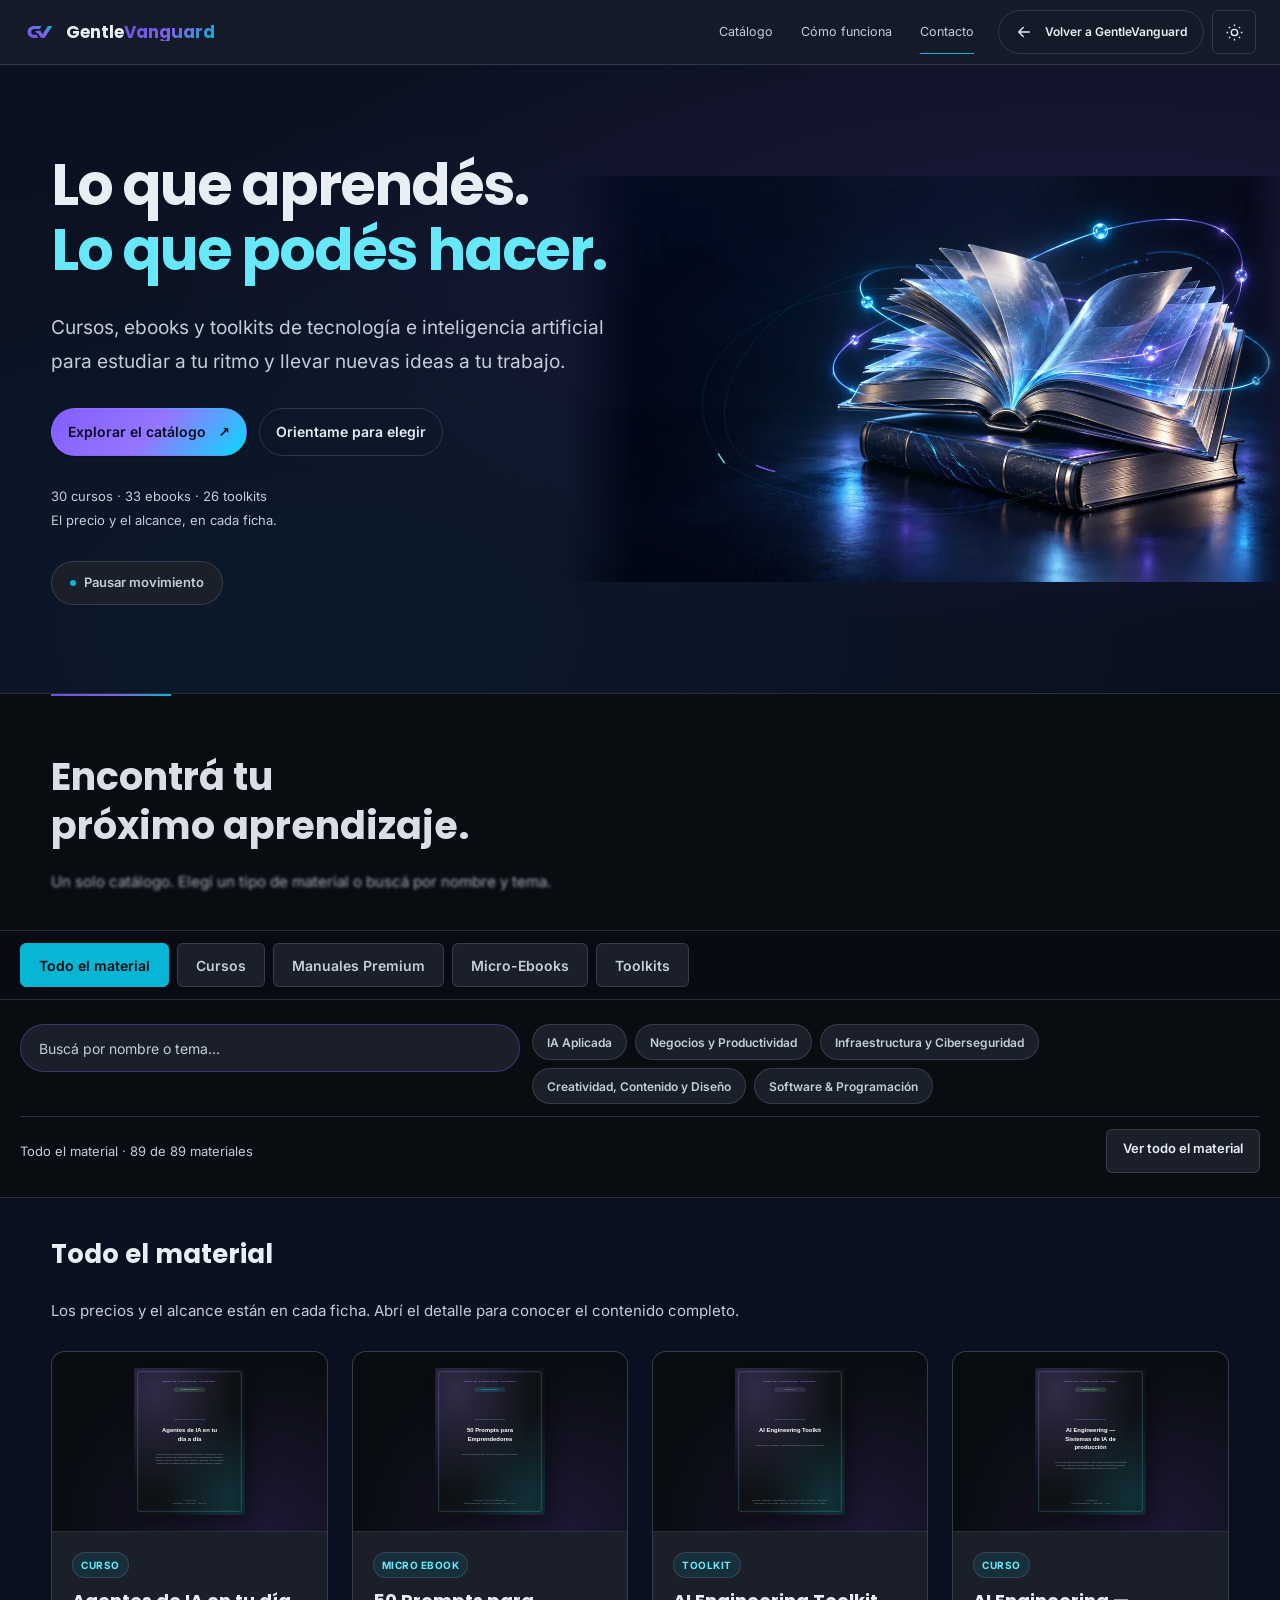
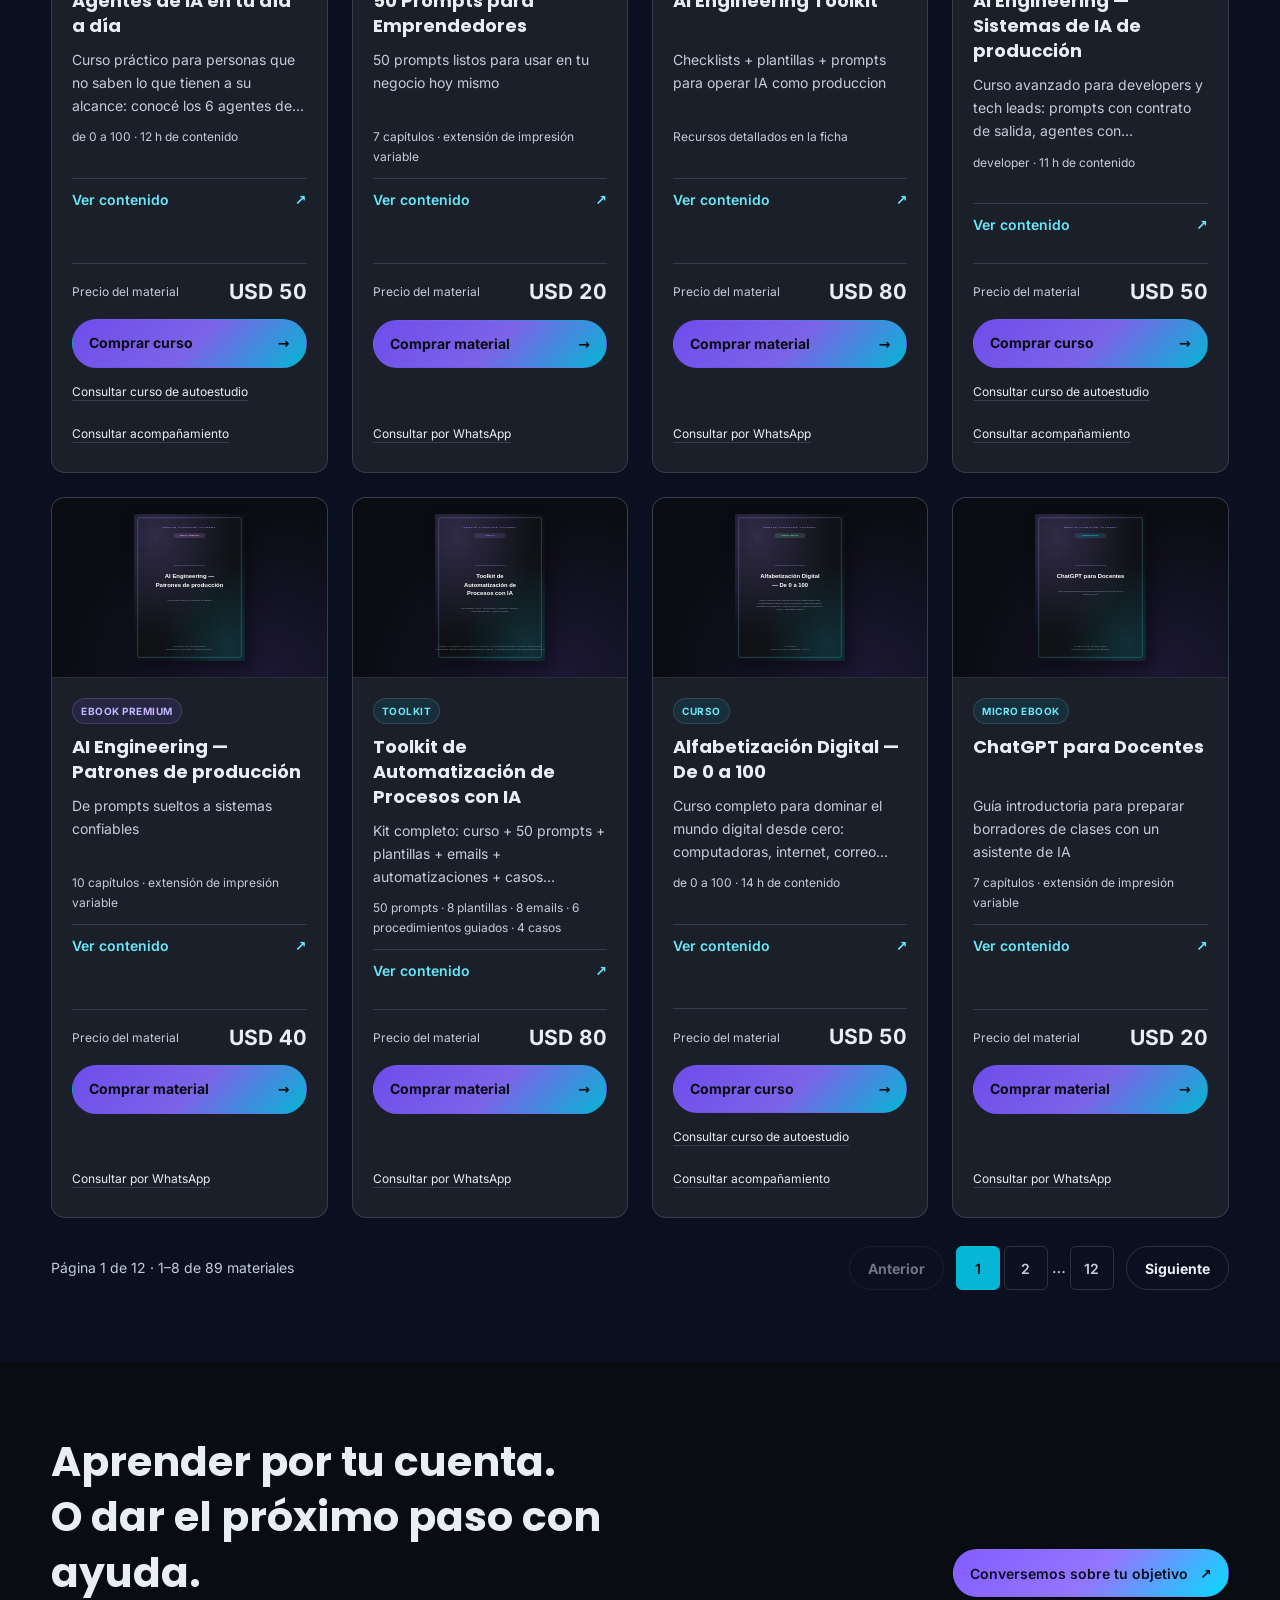
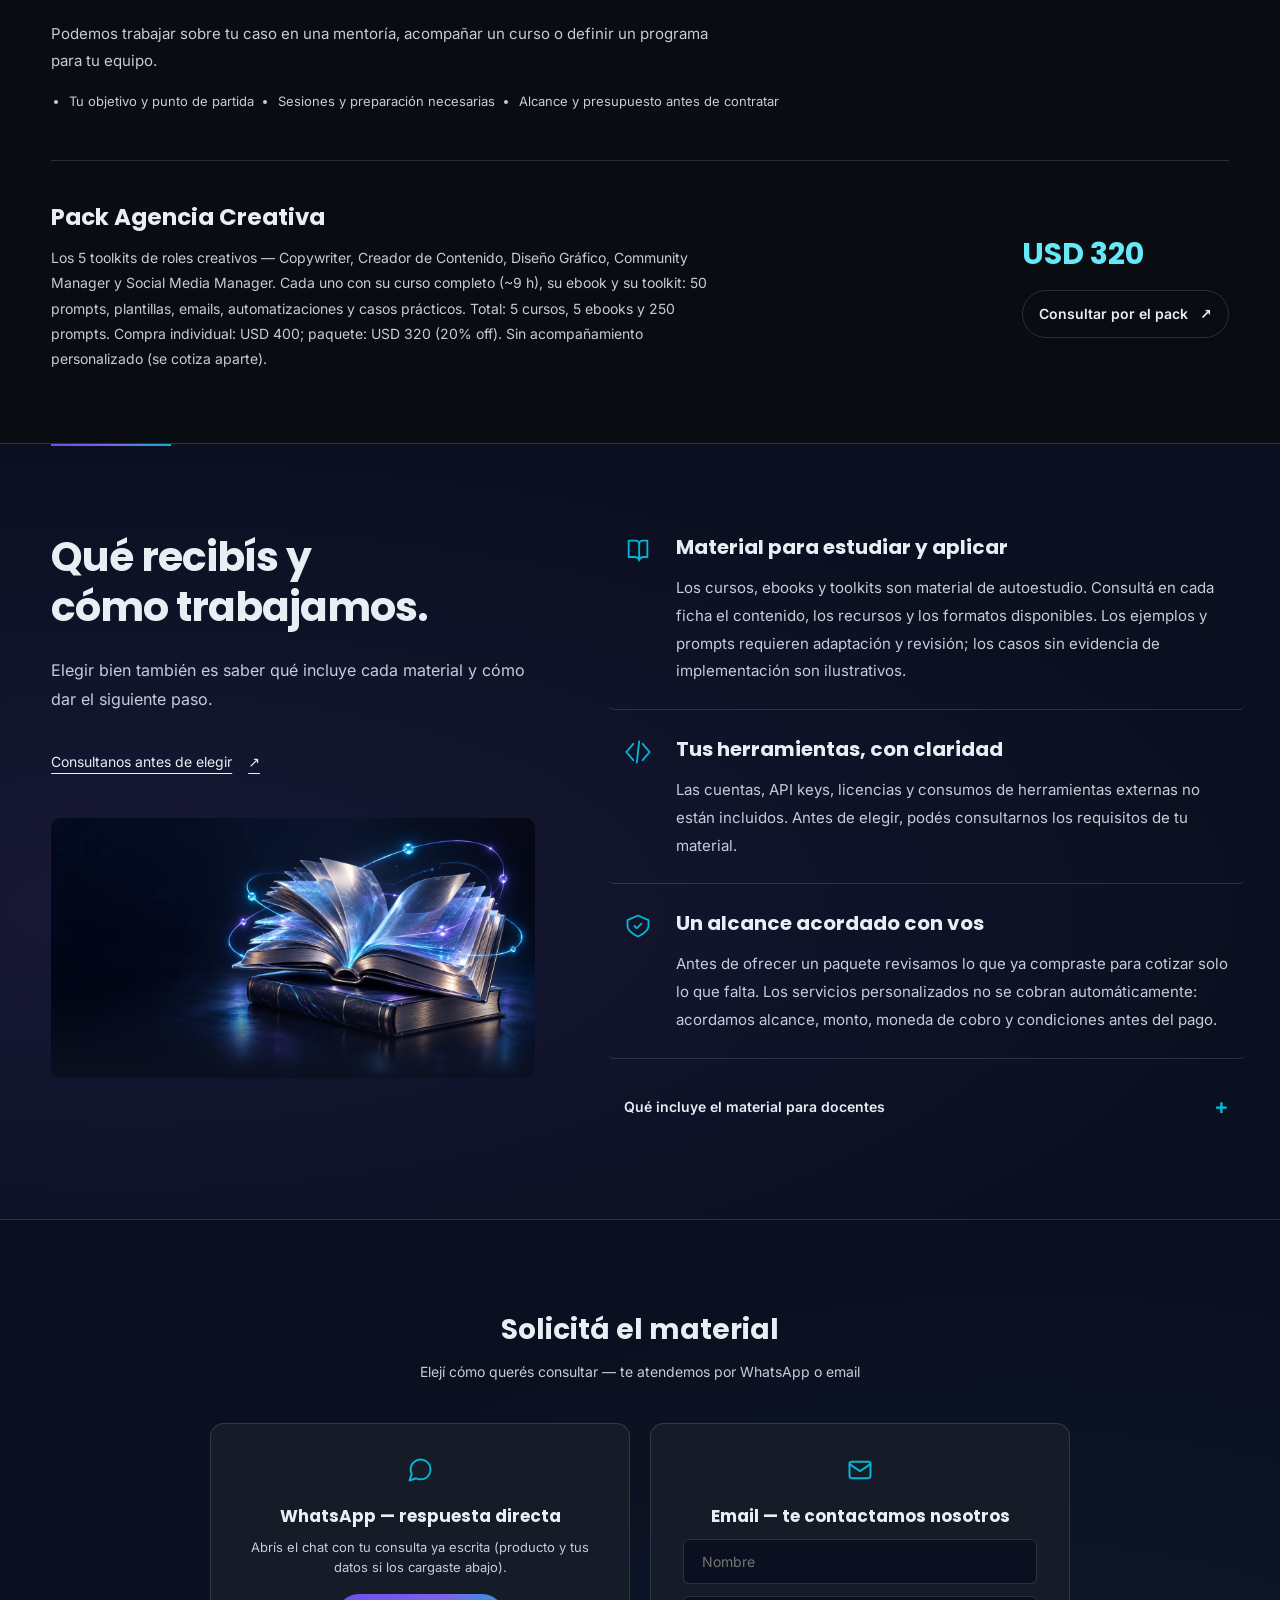
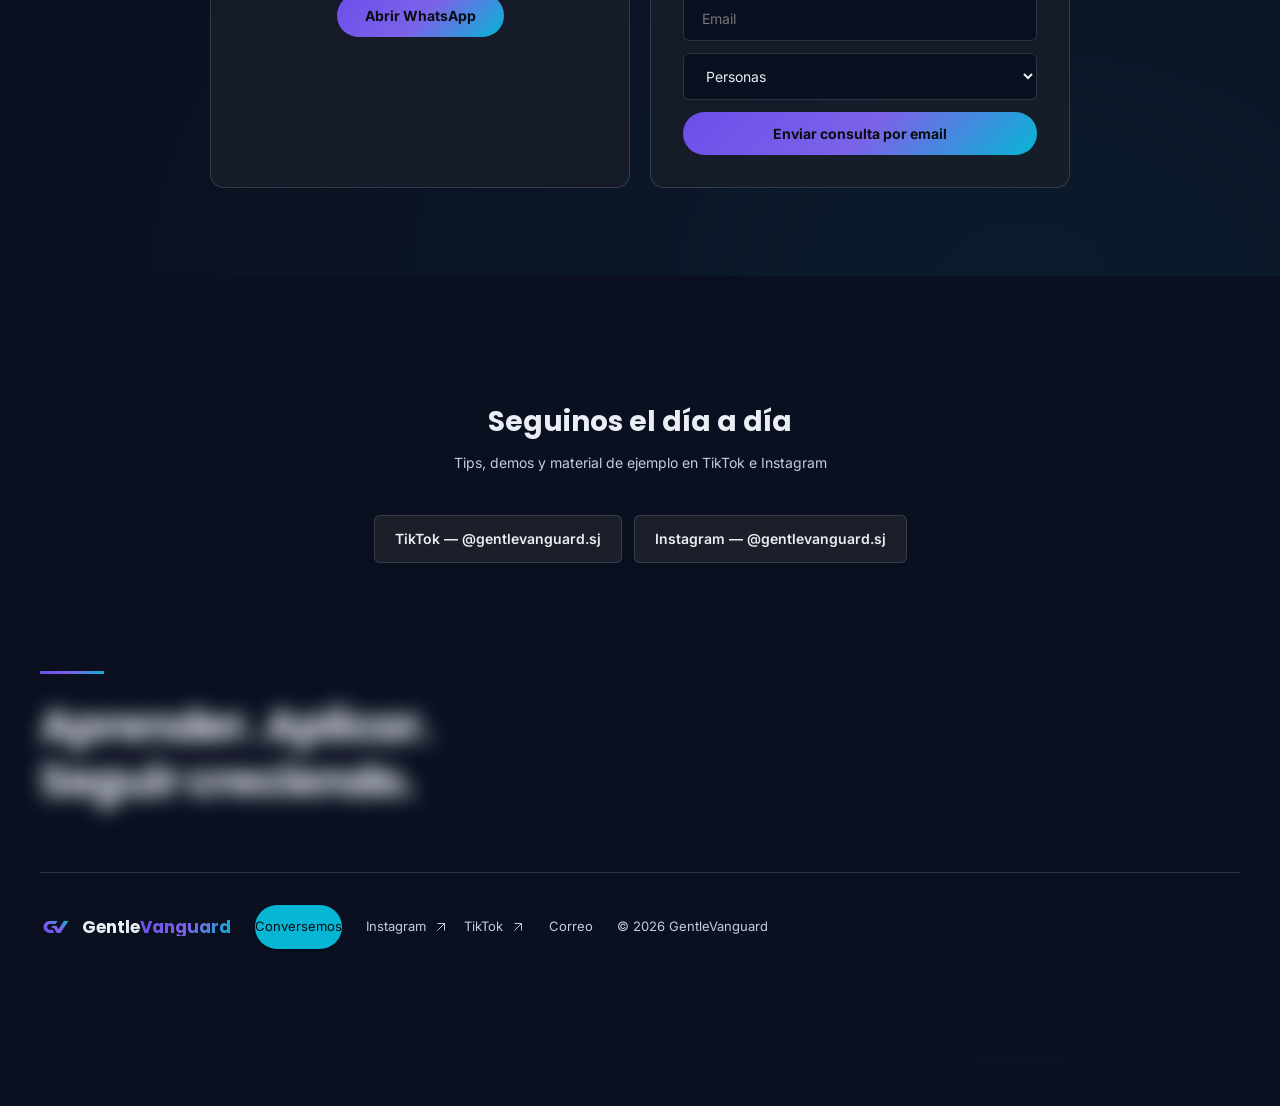
==== commit d900495e: "Update GentleVanguard website and Academy catalog - corporate: contacto compacto, pack-agencia defin" ====
--- a/academy/index.html
+++ b/academy/index.html
@@ -1395,7 +1395,7 @@
 </section>
 
 
-<section id="planes" class="academy-support" aria-label="Opciones de acompañamiento"><div class="guided-offer"><div><h2>Aprender por tu cuenta.<br>O dar el próximo paso con ayuda.</h2><p>Podemos trabajar sobre tu caso en una mentoría, acompañar un curso o definir un programa para tu equipo.</p><ul><li>Tu objetivo y punto de partida</li><li>Sesiones y preparación necesarias</li><li>Alcance y presupuesto antes de contratar</li></ul></div><a class="gv-btn gv-btn-primary btn-interest" data-interest="Definir acompañamiento: objetivo, sesiones y presupuesto" href="#lead">Conversemos sobre tu objetivo <span aria-hidden="true">↗</span></a></div><div class="academy-bundle"><div><h3>Pack Agencia Creativa</h3><p>Cinco toolkits creativos, cada uno con su curso y ebook. Compra individual: USD 400; paquete: USD 320. Ahorro: USD 80 (20%). Sin acompañamiento personalizado.</p></div><div class="bundle-purchase"><strong>USD 320</strong><a href="#lead" class="gv-btn gv-btn-ghost btn-interest" data-interest="Pack Agencia Creativa (320 USD)">Consultar por el pack <span aria-hidden="true">↗</span></a></div></div></section>
+<section id="planes" class="academy-support" aria-label="Opciones de acompañamiento"><div class="guided-offer"><div><h2>Aprender por tu cuenta.<br>O dar el próximo paso con ayuda.</h2><p>Podemos trabajar sobre tu caso en una mentoría, acompañar un curso o definir un programa para tu equipo.</p><ul><li>Tu objetivo y punto de partida</li><li>Sesiones y preparación necesarias</li><li>Alcance y presupuesto antes de contratar</li></ul></div><a class="gv-btn gv-btn-primary btn-interest" data-interest="Definir acompañamiento: objetivo, sesiones y presupuesto" href="#lead">Conversemos sobre tu objetivo <span aria-hidden="true">↗</span></a></div><div class="academy-bundle"><div><h3>Pack Agencia Creativa</h3><p>Los 5 toolkits de roles creativos — Copywriter, Creador de Contenido, Diseño Gráfico, Community Manager y Social Media Manager. Cada uno con su curso completo (~9 h), su ebook y su toolkit: 50 prompts, plantillas, emails, automatizaciones y casos prácticos. Total: 5 cursos, 5 ebooks y 250 prompts. Compra individual: USD 400; paquete: USD 320 (20% off). Sin acompañamiento personalizado (se cotiza aparte).</p></div><div class="bundle-purchase"><strong>USD 320</strong><a href="#lead" class="gv-btn gv-btn-ghost btn-interest" data-interest="Pack Agencia Creativa (320 USD)">Consultar por el pack <span aria-hidden="true">↗</span></a></div></div></section>
 
 <section id="gracias" style="display:none">
   <h2 class="section-title">Estado de tu solicitud de pago</h2>
--- a/academy/academy.css
+++ b/academy/academy.css
@@ -1,6 +1,7 @@
 /* GV Academy composition: the same identity, purpose-specific learning imagery and navigation. */
 :root,:root[data-theme="dark"],:root[data-theme="light"] { --bg:var(--gv-bg); --bg-deep:var(--gv-bg-deep); --bg-elevated:var(--gv-bg-elevated); --text:var(--gv-text); --text-2:var(--gv-text-secondary); --muted:var(--gv-text-secondary); --purple:var(--gv-purple); --cyan:var(--gv-cyan); --border:var(--gv-border); --radius:var(--gv-radius-lg); --radius-sm:var(--gv-radius-sm); }
-html { scroll-padding-top:160px; scrollbar-color:var(--gv-purple) var(--gv-bg); }
+html { scroll-padding-top:160px; }
+body { overflow-y: visible !important; }
 body { background:var(--gv-bg); }
 button,input,select,textarea { font-family:var(--gv-font-body); }
 input,textarea { caret-color:var(--gv-cyan); }
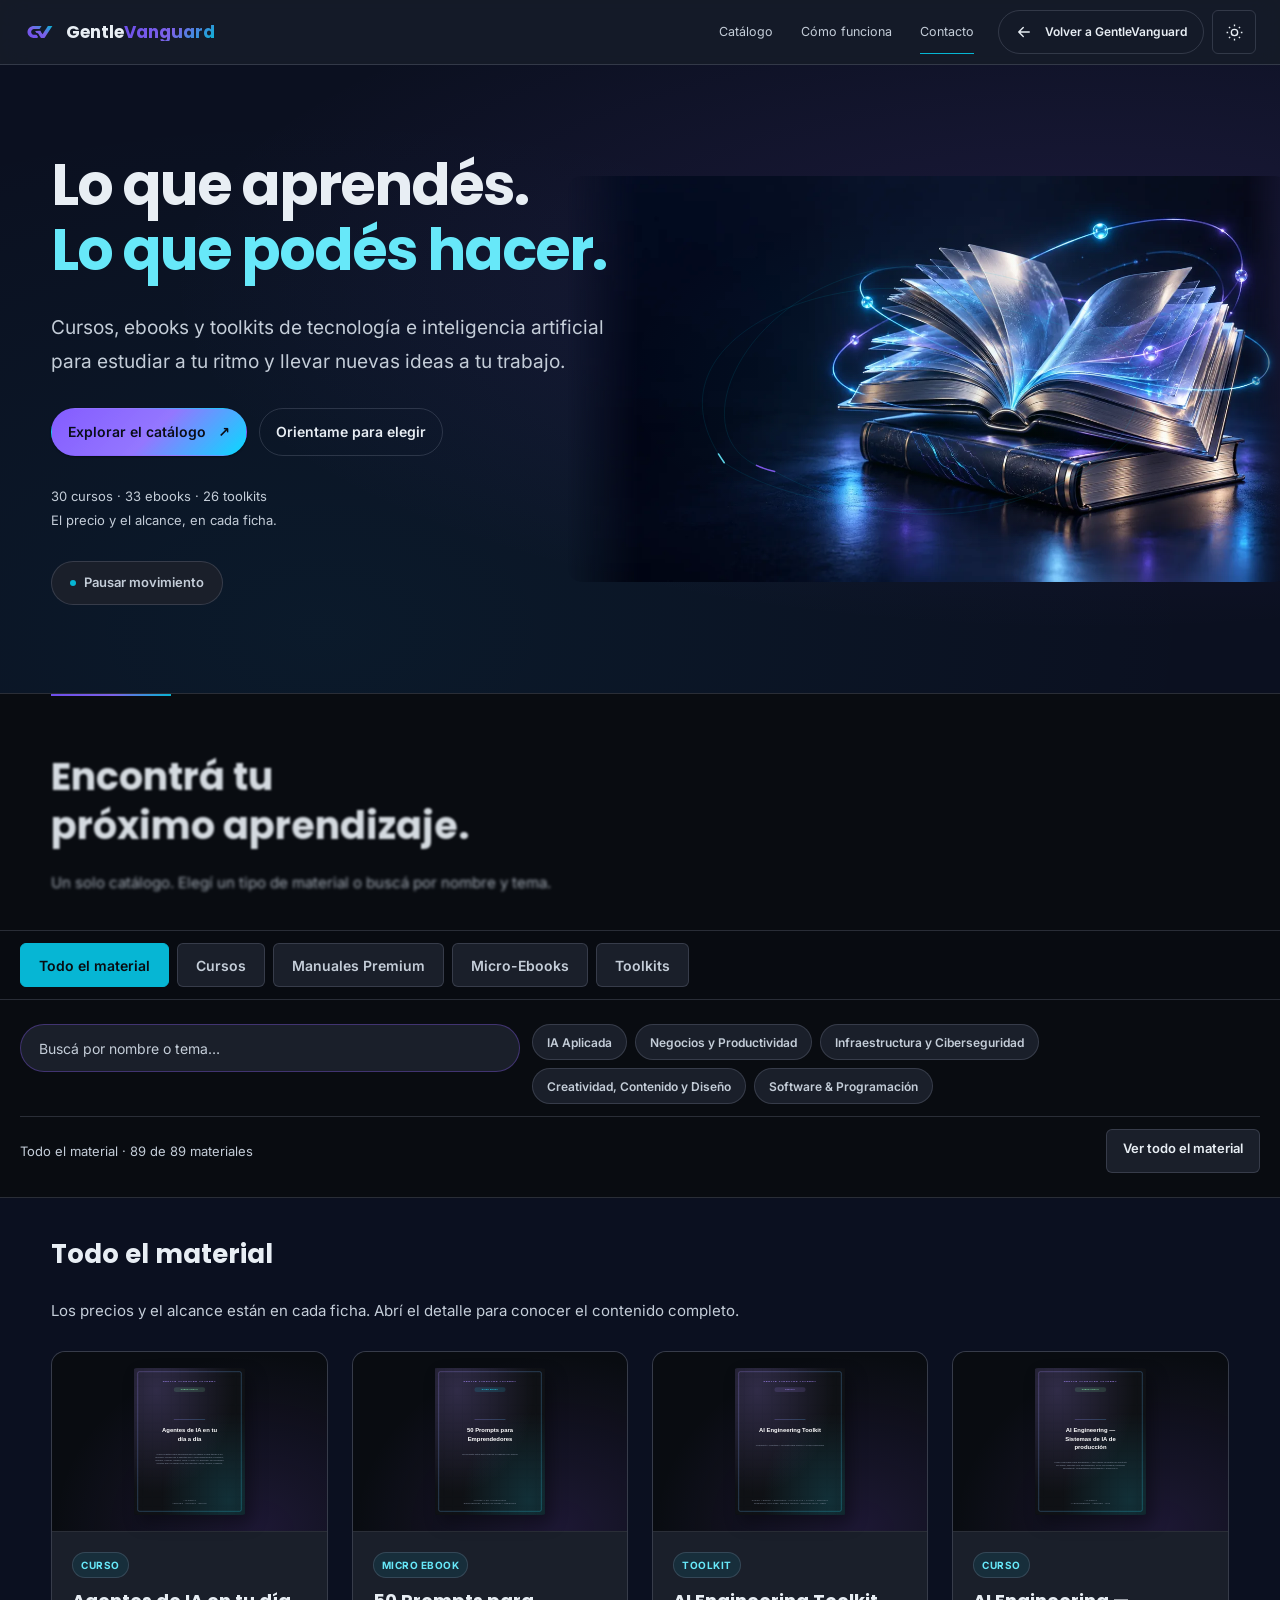
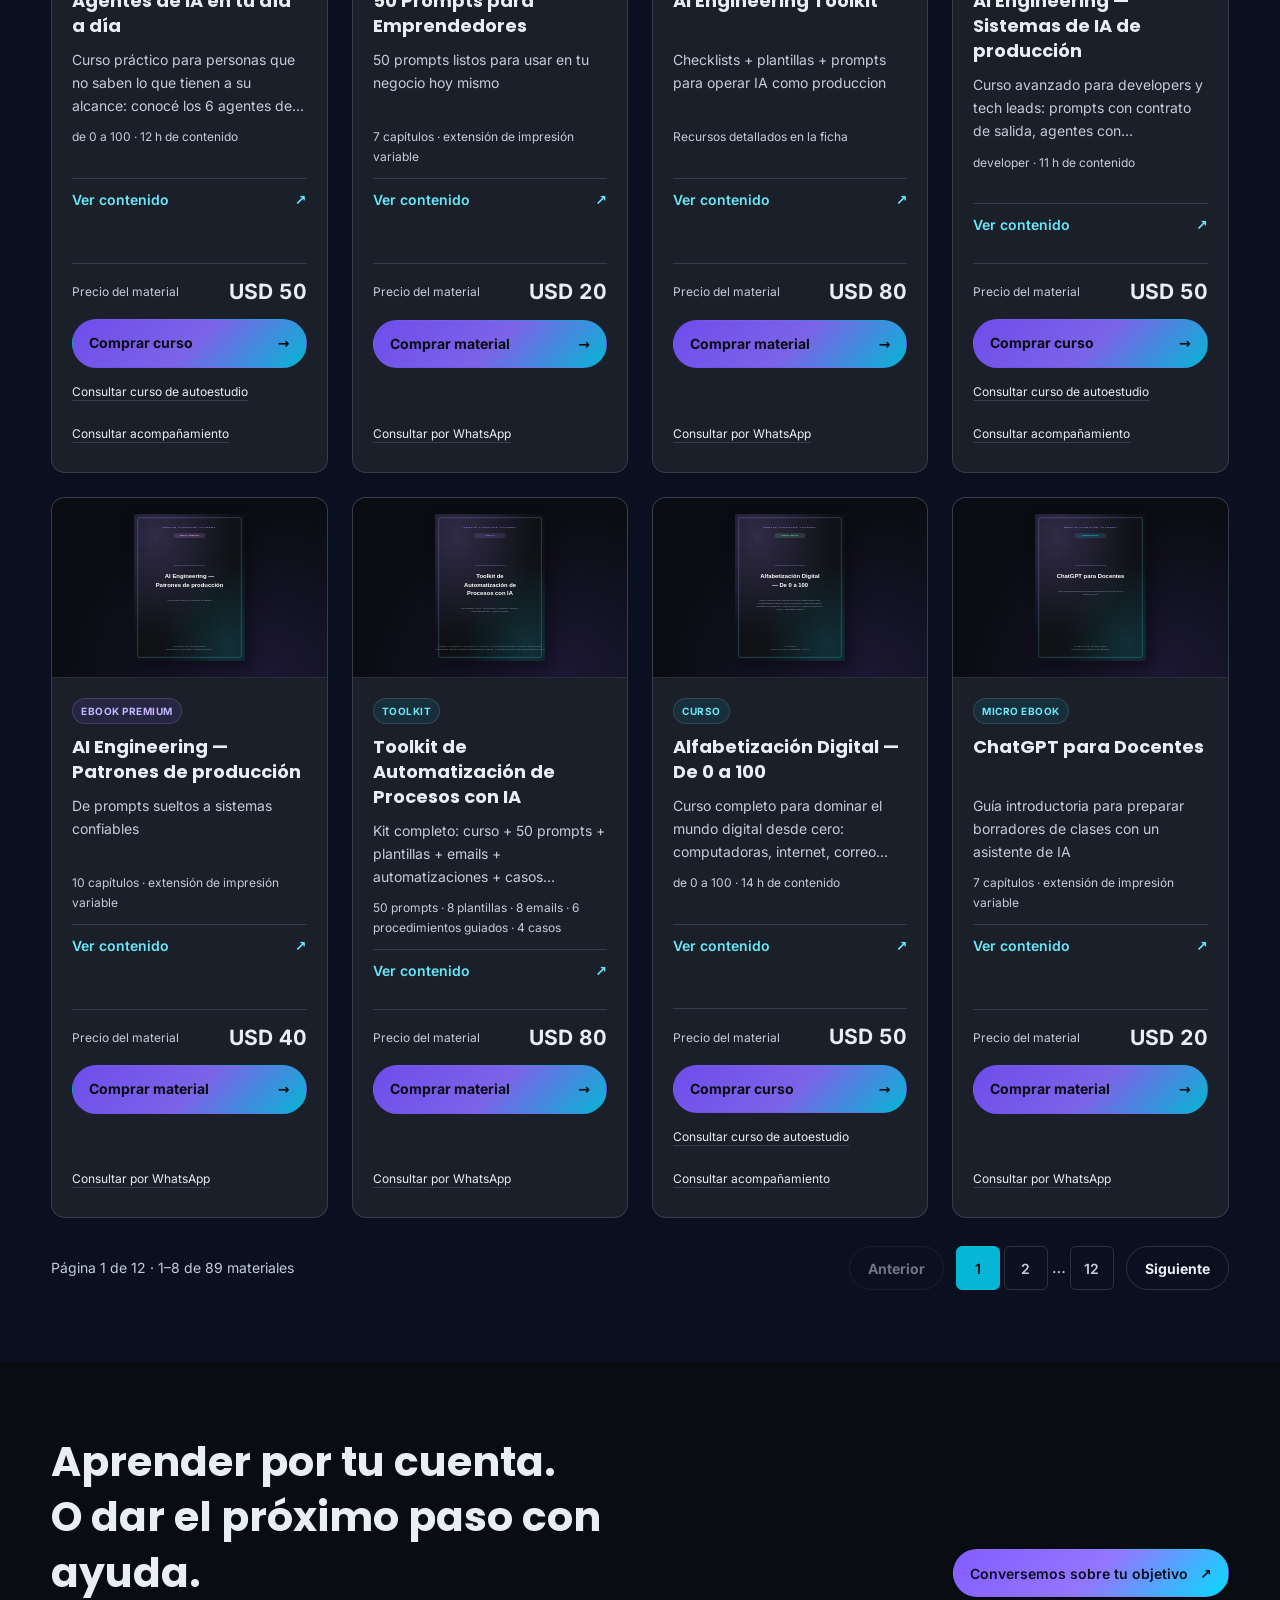
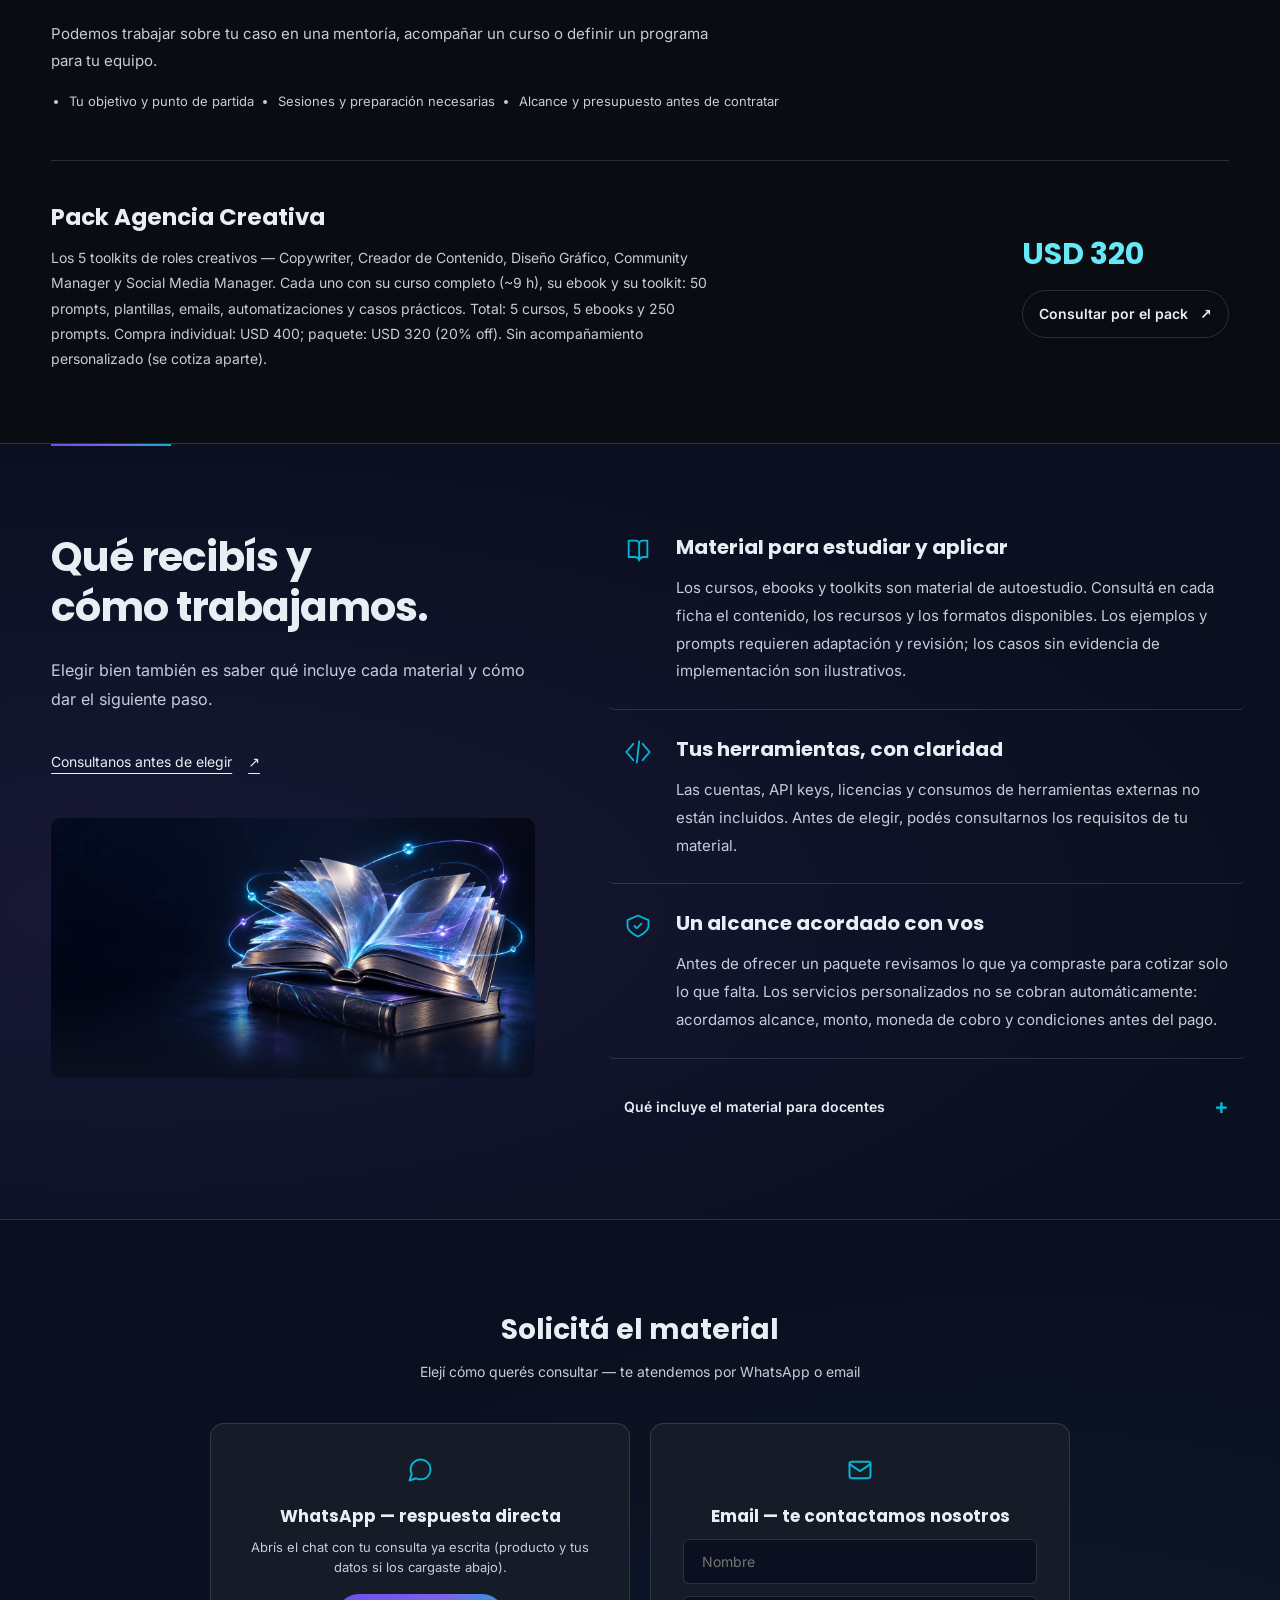
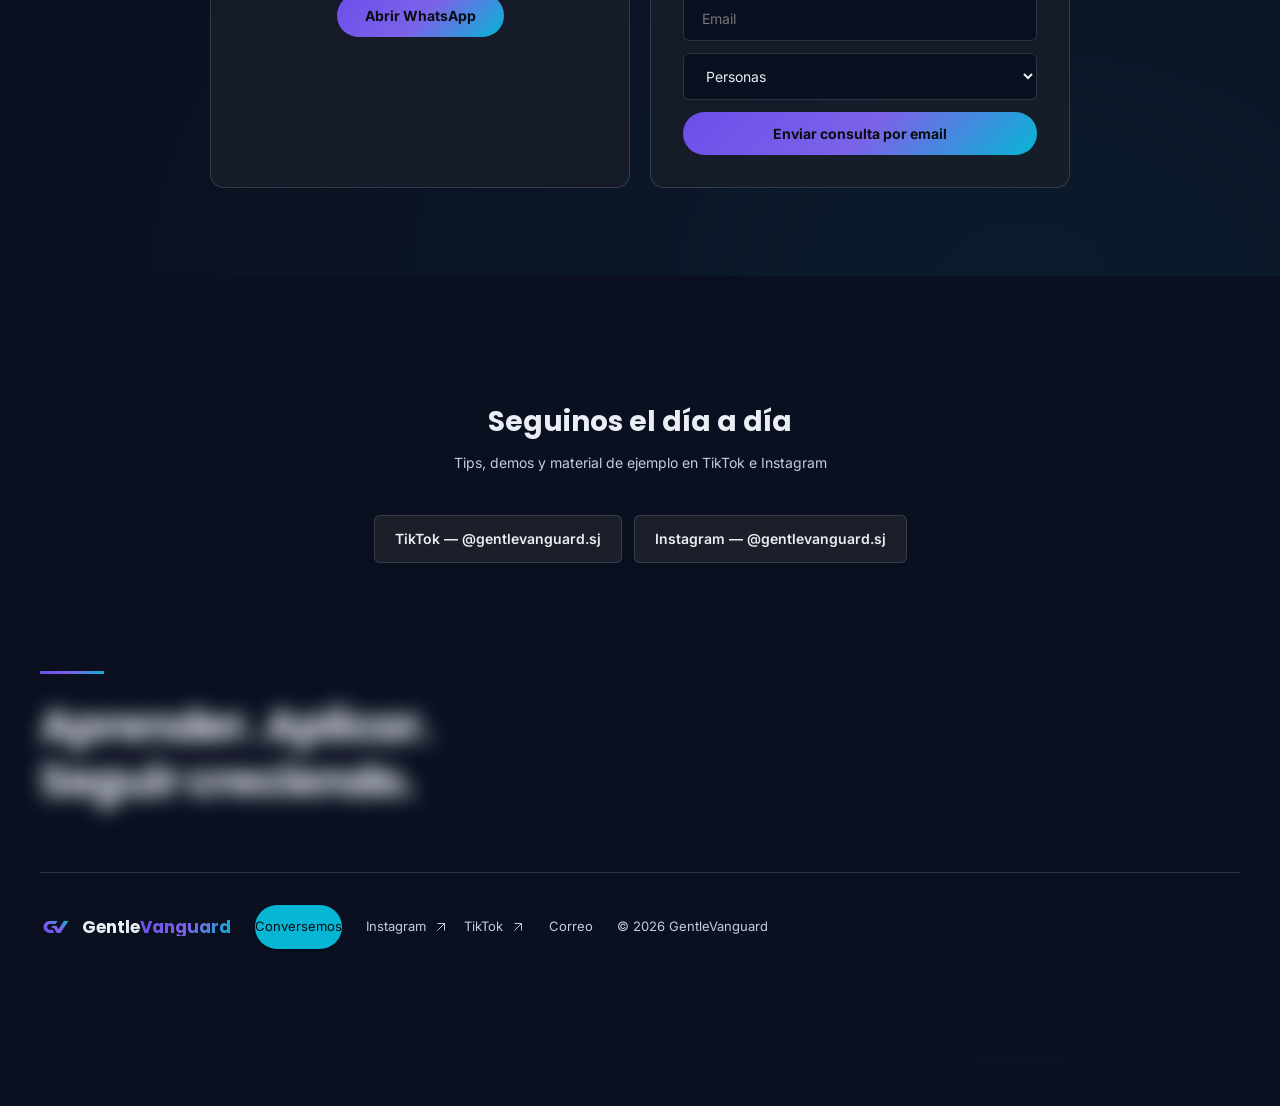
==== commit 89d46dc5: "Update GentleVanguard website and Academy catalog" ====
--- a/academy/index.html
+++ b/academy/index.html
@@ -1819,6 +1819,49 @@
   });
 }
 
+// ── Pestaña de pago sin bloqueador de popups ────────────────────────────
+// El flujo real es: crear la preferencia (await) → abrir MercadoPago. Si el
+// window.open viene DESPUÉS del await, el navegador lo bloquea como popup y
+// el cliente nunca ve el checkout (bug P0: "Comprar curso" no llevaba a MP).
+// Fix: se abre la pestaña en blanco de forma SÍNCRONA (dentro del gesto del
+// usuario) y después sólo se la navega al init_point. Si el navegador la
+// bloquea igual, se cae a la MISMA pestaña: el pago llega igual.
+function openPaymentTab() {
+  var w = null;
+  try {
+    w = window.open('', '_blank');
+  } catch (e) {
+    w = null;
+  }
+  if (w) {
+    try {
+      w.document.title = 'Preparando el pago…';
+      w.document.body.innerHTML =
+        '<p style="font:16px/1.6 system-ui,-apple-system,Segoe UI,sans-serif;padding:32px;color:#0B1020">' +
+        'Preparando el pago seguro con MercadoPago…</p>';
+    } catch (e) { /* si no se puede escribir, seguimos igual */ }
+  }
+  return w;
+}
+
+function closePaymentTab(w) {
+  try {
+    if (w && !w.closed) w.close();
+  } catch (e) { /* noop */ }
+}
+
+// Navega la pestaña de pago al checkout. Devuelve 'new-tab' o 'same-tab'.
+function goToPayment(w, url) {
+  if (w && !w.closed) {
+    try {
+      w.location.href = url;
+      return 'new-tab';
+    } catch (e) { /* cae al fallback */ }
+  }
+  window.location.href = url;
+  return 'same-tab';
+}
+
 // Carga el SDK de MercadoPago una sola vez (solo si hay bridge + public key).
 function loadMercadoPagoSDK() {
   if (window.MercadoPago || !MP_PUBLIC_KEY) return Promise.resolve();
@@ -1953,10 +1996,14 @@
     var goBtn = document.getElementById('checkout-go');
     goBtn.disabled = true;
     goBtn.textContent = 'Creando pago seguro…';
+    // La pestaña se abre ANTES del await (dentro del gesto del usuario): abrirla
+    // después es lo que dispara el bloqueador de popups y deja el checkout muerto.
+    var payTab = openPaymentTab();
     try {
       var pref = await bridgePreference(checkoutCtx.tier, checkoutCtx.product, checkoutCtx.price, checkoutCtx.slug);
       track('payment_bridge', { product: checkoutCtx.product, tier: checkoutCtx.tier, preferenceId: pref.preferenceId });
       if (MP_PUBLIC_KEY) {
+        closePaymentTab(payTab);
         await loadMercadoPagoSDK();
         embedWalletBrick(pref.preferenceId);
         clearAbandonedCart();
@@ -1965,10 +2012,12 @@
       // Sin public key: redirect a Checkout Pro hosted (init_point).
       clearAbandonedCart();
       document.getElementById('checkout-overlay').style.display = 'none';
-      window.open(pref.initPoint, '_blank', 'noopener');
-      showGracias(checkoutCtx, bump && bumpTaken ? bump : null);
+      var opened = goToPayment(payTab, pref.initPoint);
+      track('payment_open', { product: checkoutCtx.product, mode: opened });
+      showGracias(checkoutCtx, bump && bumpTaken ? bump : null, 'redirect');
       return;
     } catch (err) {
+      closePaymentTab(payTab);
       track('payment_bridge_fallback', { product: checkoutCtx.product, error: String((err && err.message) || err) });
       goBtn.disabled = false;
       goBtn.textContent = 'Continuar al pago →';
@@ -2095,8 +2144,25 @@
     .filter(function (r) { return Boolean(MPAGO_JS[r.tier]); });
 }
 
-function showGracias(ctx, pendingBump) {
+// ── Estados del retorno de MercadoPago ─────────────────────────────────
+// El bridge define back_urls con ?mp=success|pending|failure. La landing
+// tiene que HONRAR ese retorno: sin esto la persona vuelve del checkout y no
+// ve confirmación de nada (ni de que el pago falló).
+var MP_STATUS_MSG = {
+  redirect:
+    'Te llevamos a MercadoPago en otra pestaña para completar el pago. Si la ventana no se abrió, recargá esta página o escribinos por WhatsApp.',
+  success:
+    '¡Pago confirmado! Gracias por tu compra. Te contactamos por WhatsApp y email con el acceso y los materiales.',
+  pending:
+    'Tu pago está en revisión: MercadoPago todavía lo está procesando. Te avisamos por email cuando se confirme.',
+  failure:
+    'El pago no se completó y no se cobró nada. Podés reintentar desde el botón de compra o escribirnos por WhatsApp para coordinarlo.',
+};
+
+function showGracias(ctx, pendingBump, status) {
   var sec = document.getElementById('gracias');
+  var sub = document.getElementById('gracias-sub');
+  if (status && MP_STATUS_MSG[status] && sub) sub.textContent = MP_STATUS_MSG[status];
   var bumpBox = document.getElementById('gracias-bump');
   if (pendingBump) {
     document.getElementById('gracias-bump-text').textContent = pendingBump.label + ' — ' + pendingBump.why;
@@ -2108,14 +2174,21 @@
         // Bridge mode: preferencia server-side para el bump (fallback al link).
         var btn = this;
         btn.textContent = 'Creando pago…';
+        // Pestaña abierta sincrónicamente (dentro del click): si se abre después
+        // del await, el navegador la bloquea y el complemento nunca se paga.
+        var bumpTab = openPaymentTab();
         bridgePreference(pendingBump.tier, pendingBump.label, PRICE_LABELS[pendingBump.tier] || '')
           .then(function(pref) {
             btn.textContent = 'Pagar complemento';
-            window.open(pref.initPoint, '_blank', 'noopener');
+            goToPayment(bumpTab, pref.initPoint);
           })
           .catch(function() {
             btn.textContent = 'Pagar complemento';
-            window.open(btn.href, '_blank', 'noopener');
+            closePaymentTab(bumpTab);
+            // En modo bridge el href local es '#lead': no sirve como pago.
+            // El camino honesto es que el cliente nos escriba y lo coordinamos.
+            setInterest('Solicito pagar el complemento: ' + pendingBump.label + ' (' + (PRICE_LABELS[pendingBump.tier] || '') + ')');
+            document.getElementById('lead').scrollIntoView({ behavior: 'smooth' });
           });
         return false;
       }
@@ -2186,7 +2259,18 @@
     cards.appendChild(card);
   });
   var wa = document.getElementById('gracias-wa');
-  var msg = 'Hola! Acabo de pagar: ' + ctx.product + ' (' + ctx.price + ')' + (pendingBump ? ' + complemento: ' + pendingBump.label : '') + '. Nombre: ' + (document.getElementById('checkout-name').value.trim() || '-');
+  var buyerName = (document.getElementById('checkout-name').value.trim() || '');
+  var ref = (ctx && ctx.ref) || '';
+  var msg;
+  if (status === 'failure') {
+    msg = 'Hola! No pude completar el pago de ' + ctx.product + (ctx.price ? ' (' + ctx.price + ')' : '') + '. ¿Me ayudás a resolverlo?';
+  } else if (status === 'pending') {
+    msg = 'Hola! Mi pago de ' + ctx.product + ' quedó en revisión' + (ref ? ' (ref. ' + ref + ')' : '') + '. ¿Me confirmás cuando se aclare?';
+  } else if (status === 'success') {
+    msg = 'Hola! Acabo de pagar' + (ref ? ' (ref. ' + ref + ')' : '') + (buyerName ? '. Nombre: ' + buyerName : '') + '. ¿Me confirmás el acceso?';
+  } else {
+    msg = 'Hola! Acabo de pagar: ' + ctx.product + ' (' + ctx.price + ')' + (pendingBump ? ' + complemento: ' + pendingBump.label : '') + '. Nombre: ' + (buyerName || '-');
+  }
   wa.href = CONTACT.whatsappPhone
     ? 'https://wa.me/' + CONTACT.whatsappPhone + '?text=' + encodeURIComponent(msg)
     : CONTACT.whatsappUrl;
@@ -2195,6 +2279,36 @@
   sec.scrollIntoView({ behavior: 'smooth' });
 }
 
+// ── Retorno de MercadoPago (?mp=success|pending|failure) ────────────────
+// El bridge arma back_urls con estos tres estados. Este handler es lo que
+// convierte "volví del checkout" en "sé lo que pasó": sin él, el cliente
+// vuelve de MP a la landing y no ve confirmación ni error.
+function handleMpReturn() {
+  var params = new URLSearchParams(window.location.search);
+  var mp = params.get('mp');
+  if (!mp || !MP_STATUS_MSG[mp]) return;
+  var ref = params.get('ref') || '';
+  track('payment_return', { status: mp, ref: ref });
+  if (mp === 'success') clearAbandonedCart();
+  // Limpiar la URL: si no, al recargar se vuelve a disparar el handler.
+  try {
+    window.history.replaceState({}, document.title, window.location.pathname);
+  } catch (e) { /* noop */ }
+  var ctx = { product: 'tu compra', price: '', slug: '', tier: '', ref: ref };
+  // La referencia trae el slug del producto (gv_<tier>_<slug>_<ts>_<rand>):
+  // sirve para nombrar la compra en el mensaje de WhatsApp.
+  var parts = ref.split('_');
+  if (parts.length >= 3 && parts[0] === 'gv' && parts[2]) ctx.product = parts[2];
+  if (mp === 'success') {
+    var sub = document.getElementById('gracias-sub');
+    if (sub) {
+      sub.textContent = MP_STATUS_MSG.success + (ref ? ' Referencia: ' + ref + '.' : '');
+    }
+  }
+  showGracias(ctx, null, mp);
+}
+handleMpReturn();
+
 // Progressive catalog navigation lives in catalog.js.
 </script>
 </body>
--- a/academy/academy.css
+++ b/academy/academy.css
@@ -1,7 +1,7 @@
 /* GV Academy composition: the same identity, purpose-specific learning imagery and navigation. */
 :root,:root[data-theme="dark"],:root[data-theme="light"] { --bg:var(--gv-bg); --bg-deep:var(--gv-bg-deep); --bg-elevated:var(--gv-bg-elevated); --text:var(--gv-text); --text-2:var(--gv-text-secondary); --muted:var(--gv-text-secondary); --purple:var(--gv-purple); --cyan:var(--gv-cyan); --border:var(--gv-border); --radius:var(--gv-radius-lg); --radius-sm:var(--gv-radius-sm); }
 html { scroll-padding-top:160px; }
-body { overflow-y: visible !important; }
+body { overflow-y: visible !important; overflow-x: clip; }
 body { background:var(--gv-bg); }
 button,input,select,textarea { font-family:var(--gv-font-body); }
 input,textarea { caret-color:var(--gv-cyan); }
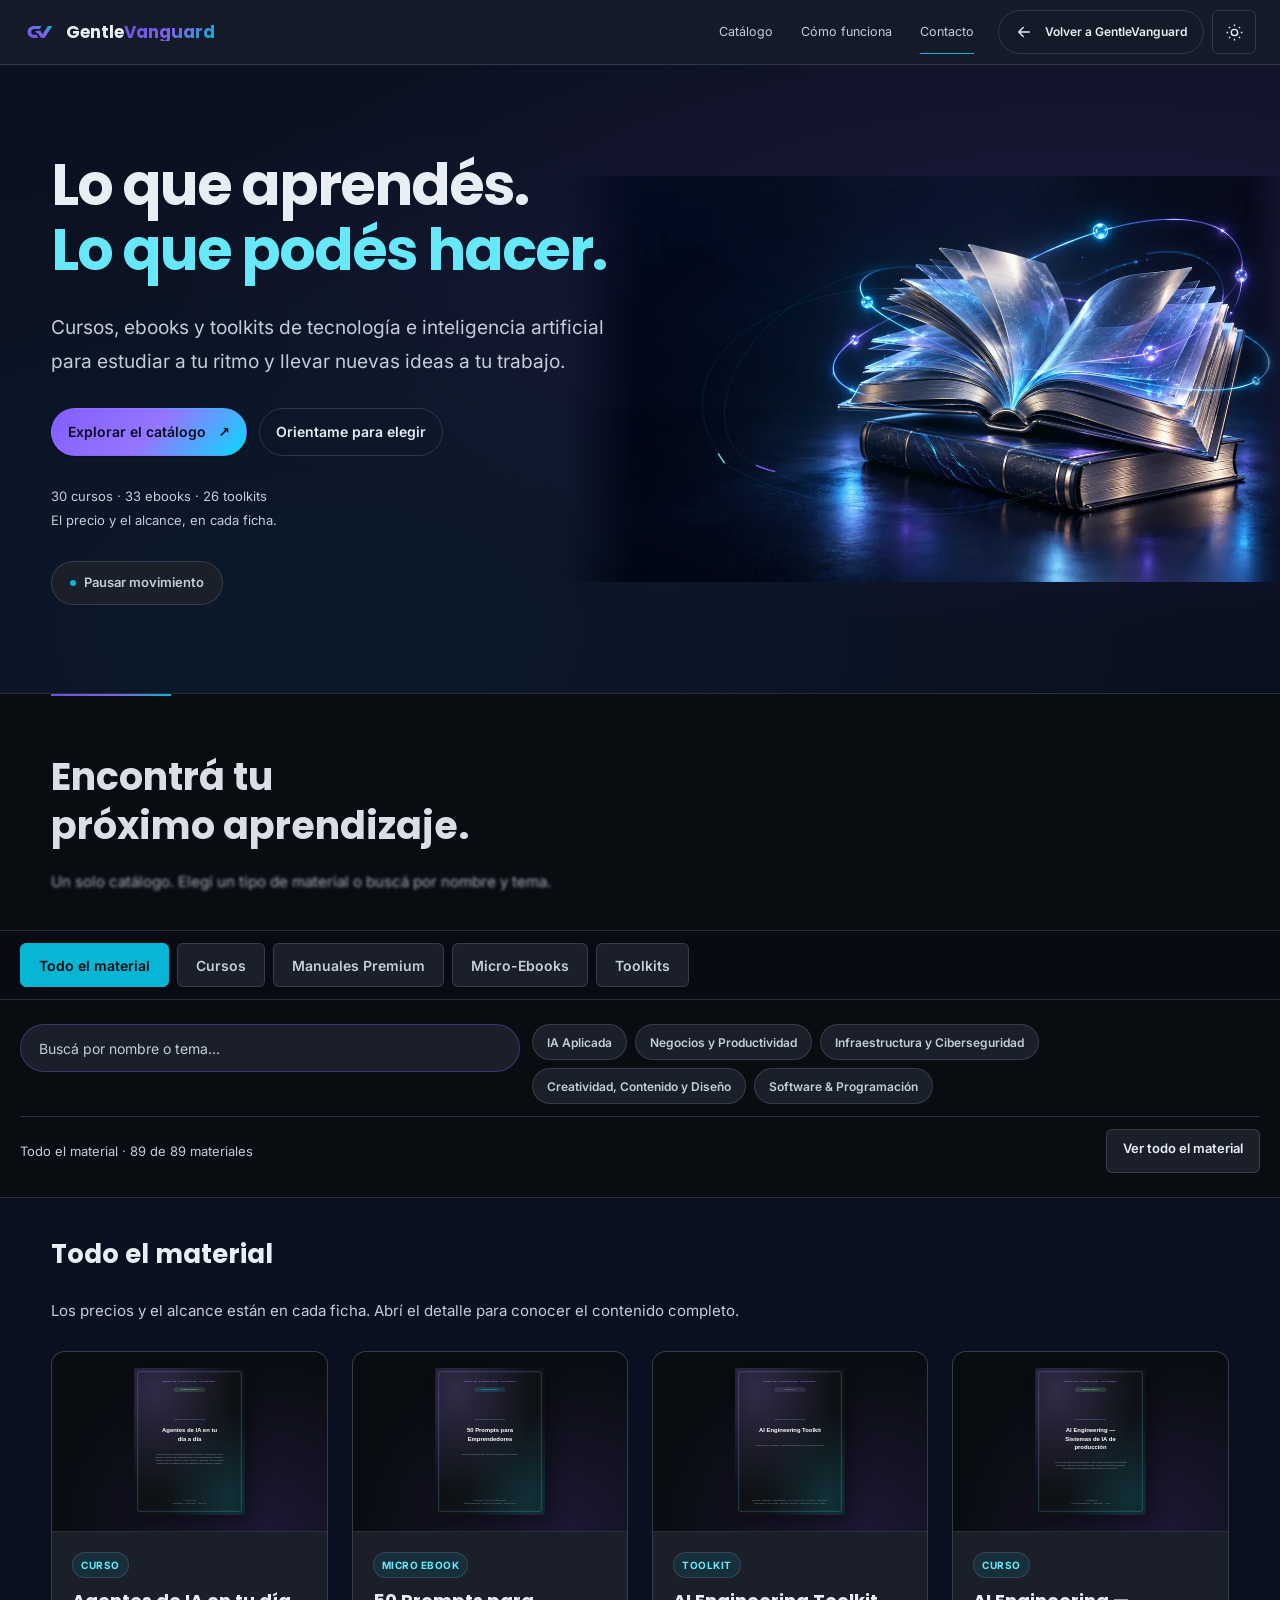
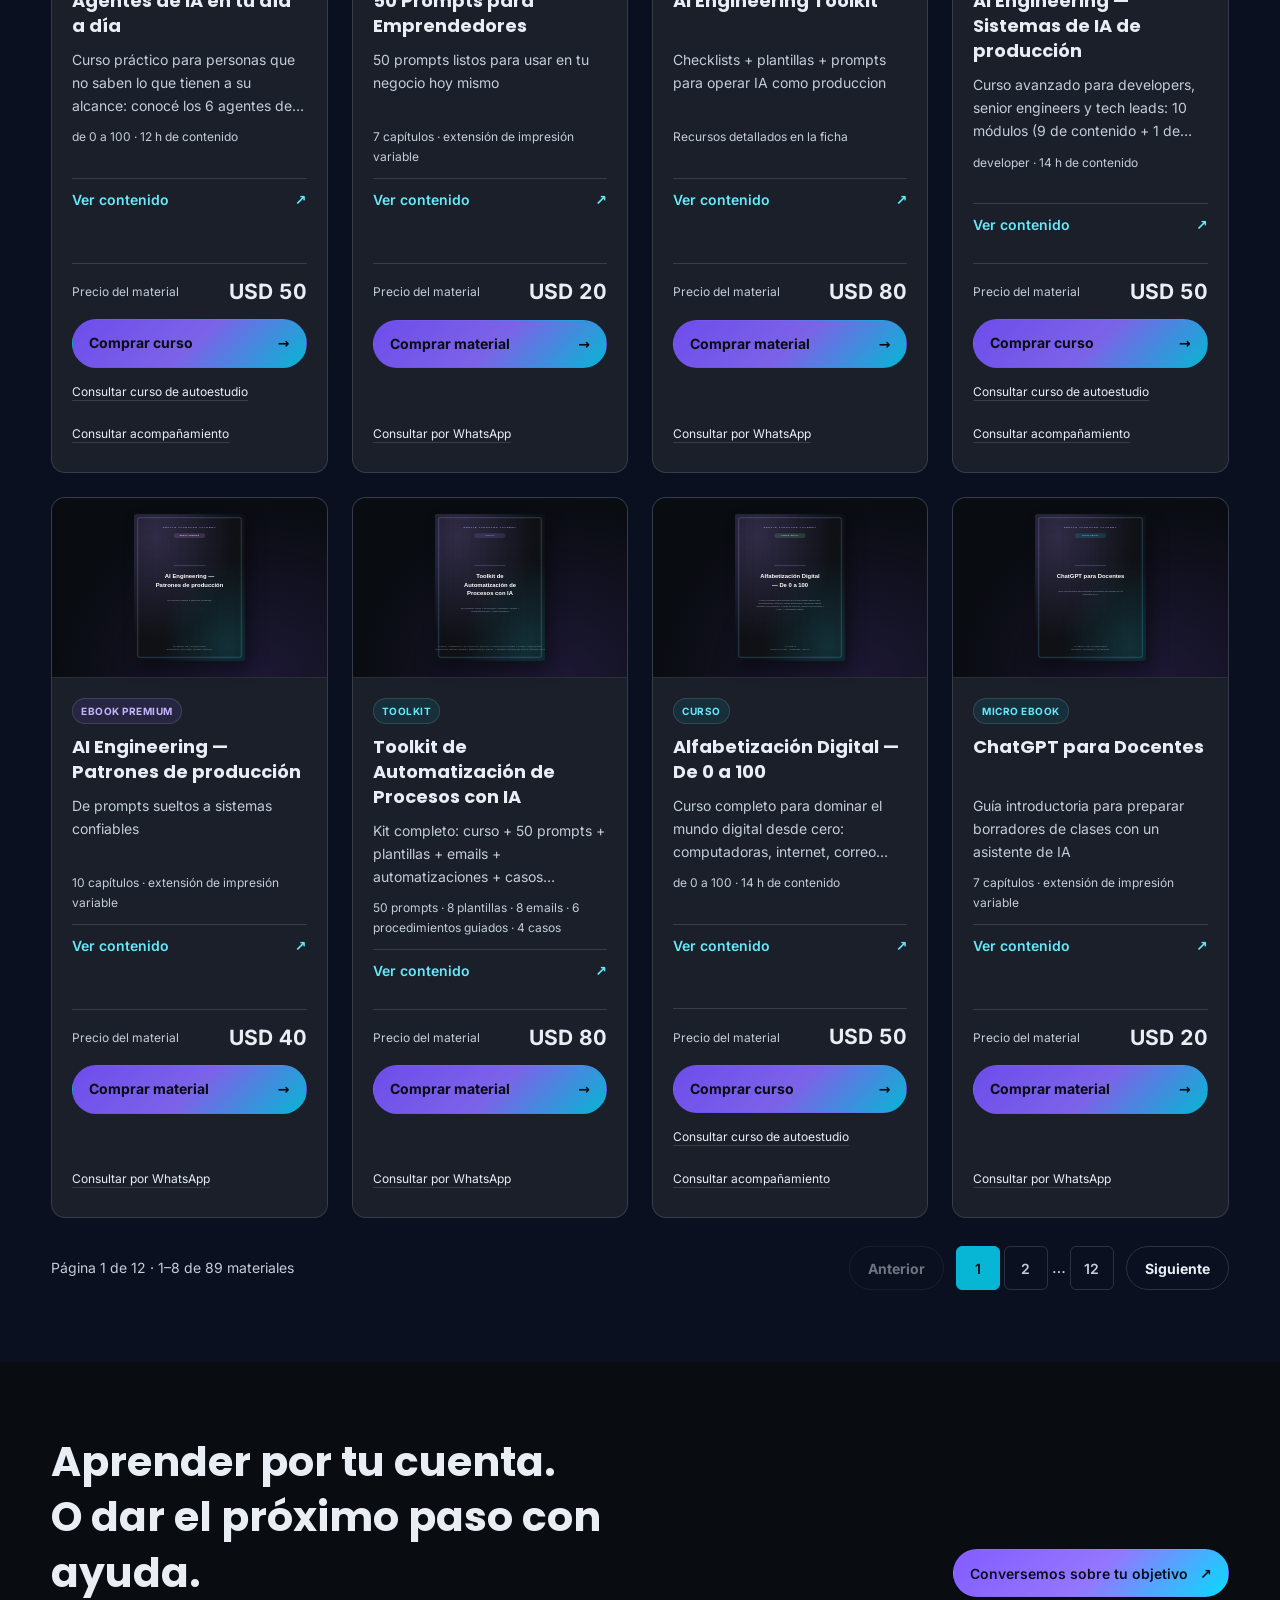
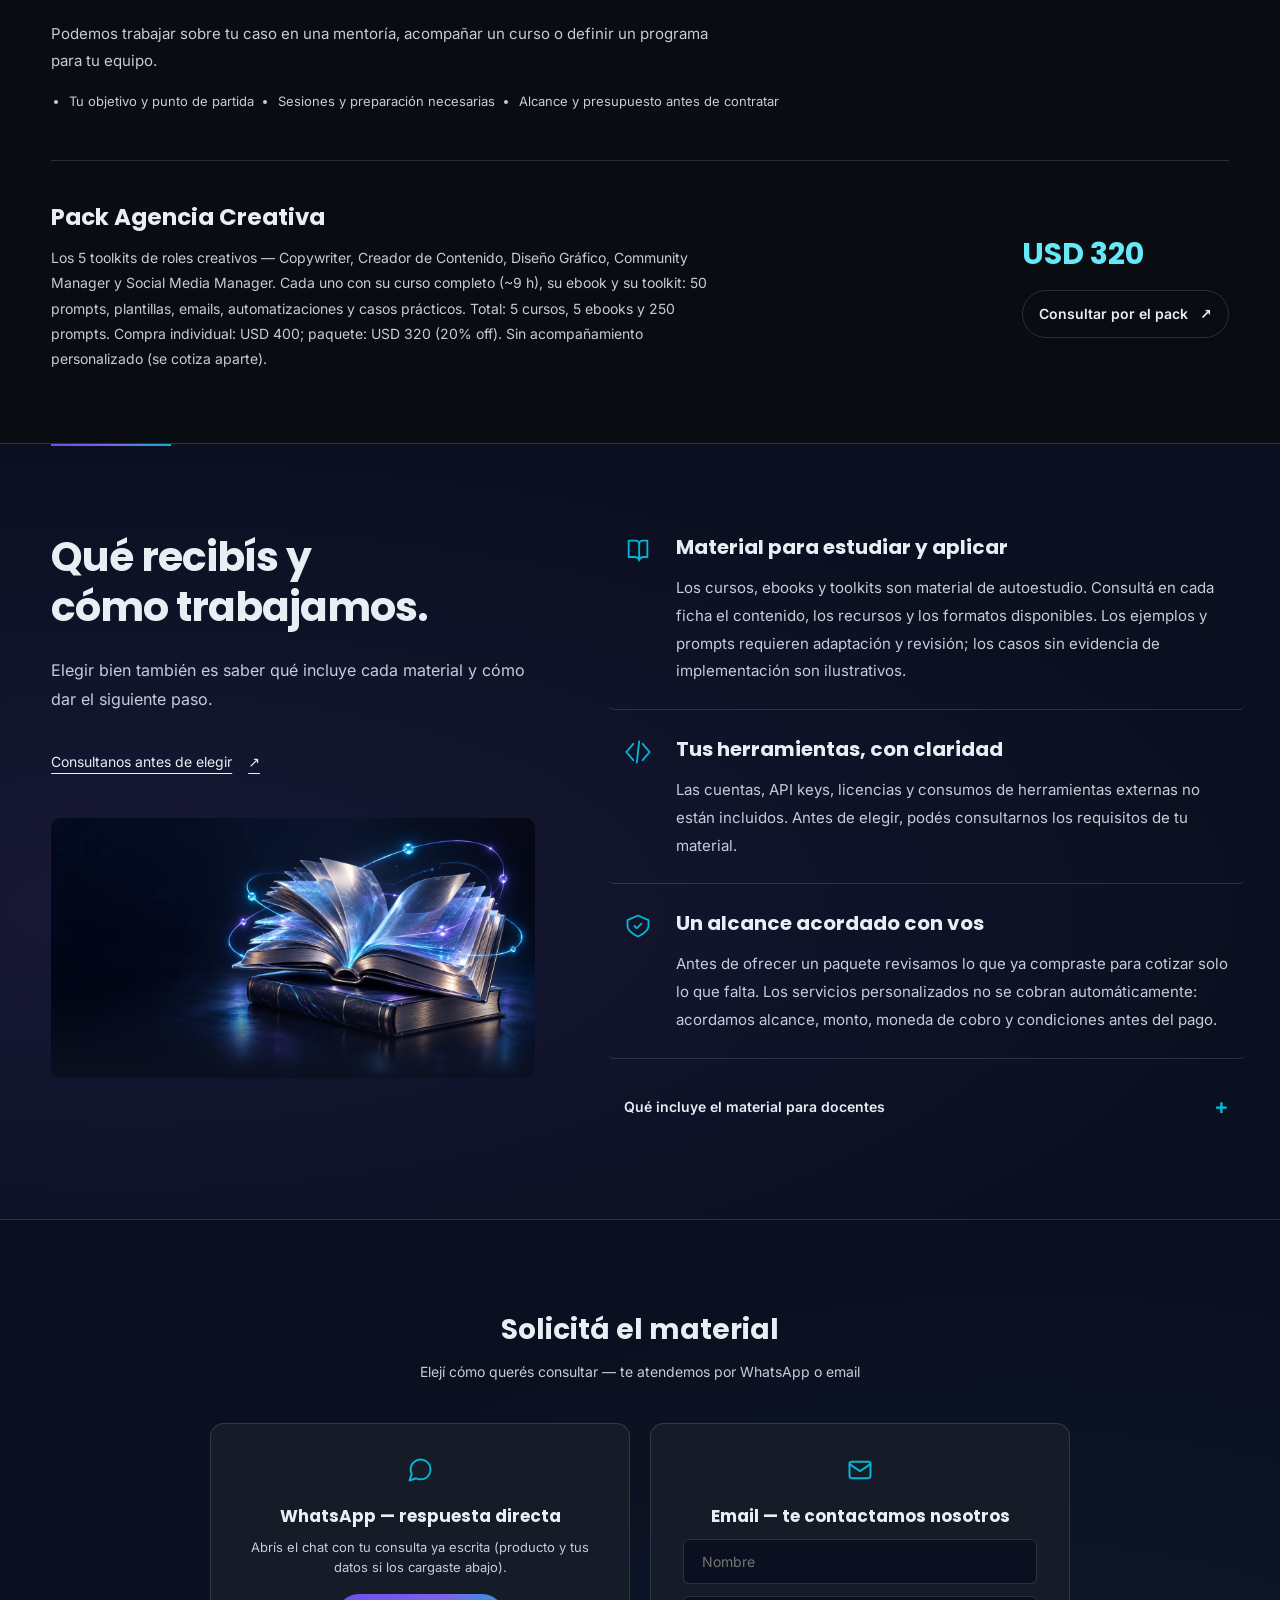
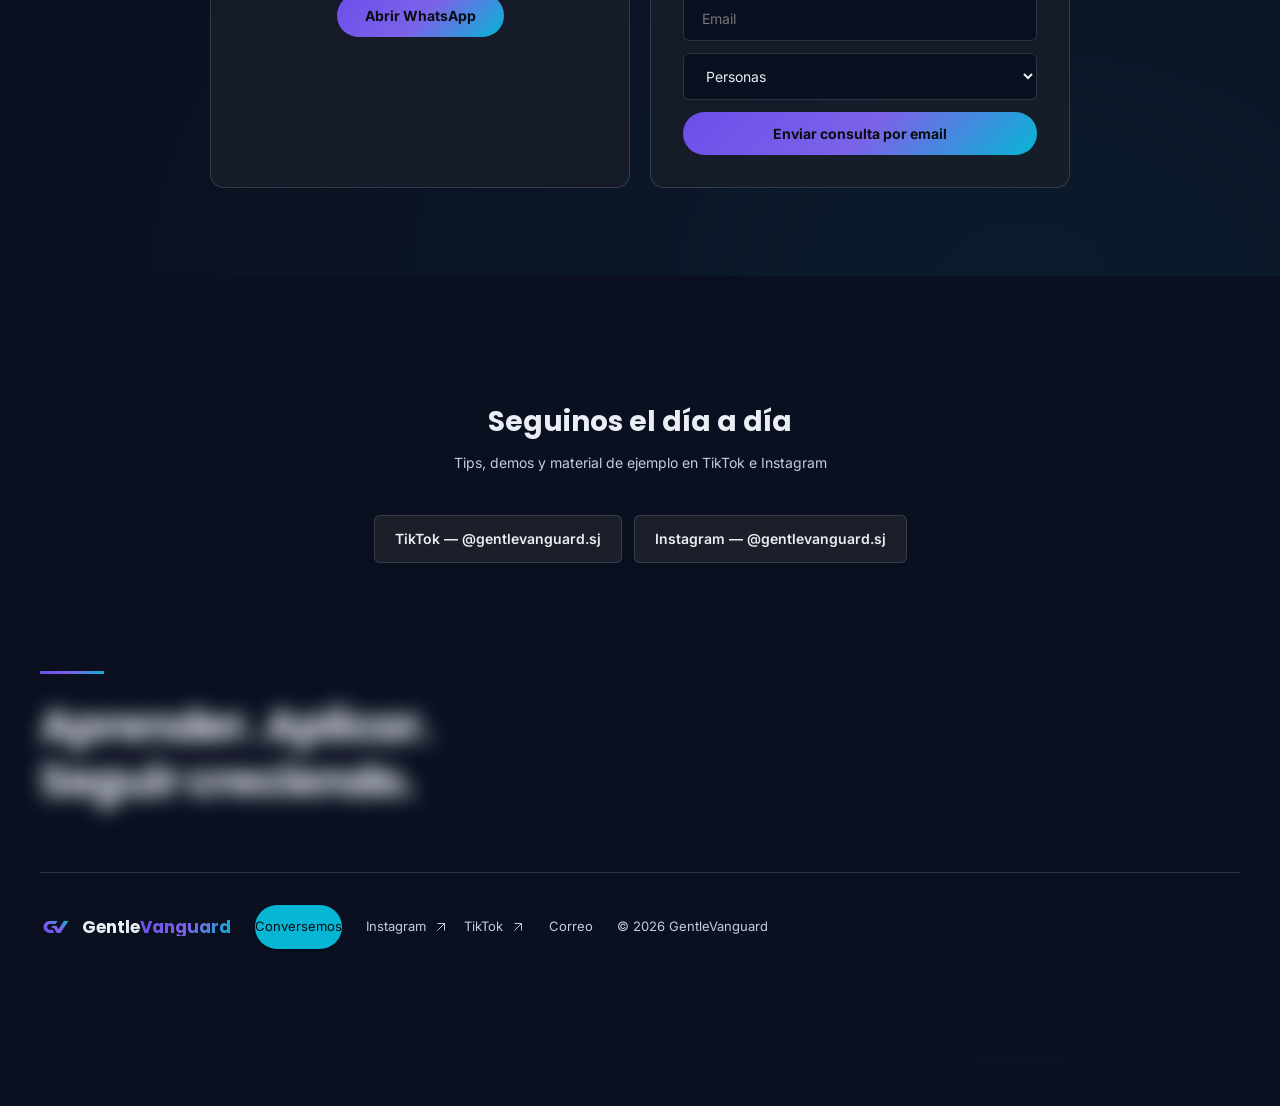
==== commit 2688bdb2: "Update GentleVanguard website and Academy catalog" ====
--- a/academy/index.html
+++ b/academy/index.html
@@ -371,10 +371,10 @@
     <details class="product-details"><summary>Ver contenido <span aria-hidden="true">↗</span></summary><div class="details-body"><p>Checklists + plantillas + prompts para operar IA como produccion</p><p>Kit premium que reune todo: curso AI Engineering (9 modulos · 22 lecciones · 11h) + ebook de patrones de produccion (~90 pags) + checklists de madurez y operacion + plantillas de prompts con contrato + biblioteca de prompts semilla + casos practicos de implementacion. Todo lo necesario para llevar un sistema de IA a produccion siguiendo el patron stack de mechanical de GentleVanguard.</p><p class="detail-meta">Recursos detallados en la ficha</p></div></details></div>
     <div class="card-commerce"><div class="card-price"><span>Precio del material</span><strong>USD 80</strong></div><div class="card-actions"><a class="btn btn-primary btn-checkout" data-slug="ai-engineering-toolkit" data-tier="toolkit" data-product="AI Engineering Toolkit" data-price="USD 80" href="#lead">Comprar material <span aria-hidden="true">→</span></a><a class="card-consult btn-interest" target="_blank" rel="noopener" href="https://wa.me/542645452221?text=Hola!%20Me%20interesa%3A%20AI%20Engineering%20Toolkit%20(USD%2080)">Consultar por WhatsApp</a></div></div>
   </article>
-<article class="card spotlight-card" data-title="AI Engineering — Sistemas de IA de producción Curso avanzado para developers y tech leads: prompts con contrato de salida, agentes con herramientas, RAG con grading, memoria persistente, orquestación multi-agente y evals en CI. Caso de estudio real del stack de GentleVanguard. Materiales complementarios disponibles por separado (ebook, toolkit) o juntos en el AI Engineering Toolkit." data-cats="ia-aplicada infraestructura-redes-ciberseguridad">
+<article class="card spotlight-card" data-title="AI Engineering — Sistemas de IA de producción Curso avanzado para developers, senior engineers y tech leads: 10 módulos (9 de contenido + 1 de ruta profesional) sobre cómo construir sistemas de IA de producción. Incluye fundamentos (niveles de madurez, anatomía de un request, trade latencia/costo/calidad), prompts como código con contrato JSON validado, agentes con herramientas validadas e idempotentes, RAG con grading y abstención, memoria estructurada con decay y privacidad, orquestación multi-agente con colas durables y saga, evals y gates en CI, operación (presupuestos de costo, SLOs, trazas, secretos, fallbacks, local-first) y la ruta de arquitecto de IA: competencias, orden y evidencia. Caso de estudio real del stack de GentleVanguard." data-cats="ia-aplicada infraestructura-redes-ciberseguridad">
     <div class="card-cover"><img src="covers/course-ai-engineering.svg" alt="Portada: AI Engineering — Sistemas de IA de producción" loading="lazy" width="400" height="520" onerror="this.onerror=null;this.src='covers/_default.svg'"></div>
-    <div class="card-copy"><div class="badge-row"><span class="badge badge-micro">CURSO</span></div><h3>AI Engineering — Sistemas de IA de producción</h3><p class="card-summary">Curso avanzado para developers y tech leads: prompts con contrato de salida, agentes con herramientas, RAG con grading, memoria persistente, orquestación…</p><div class="meta">developer · 11 h de contenido</div>
-    <details class="product-details"><summary>Ver contenido <span aria-hidden="true">↗</span></summary><div class="details-body"><p>Curso avanzado para developers y tech leads: prompts con contrato de salida, agentes con herramientas, RAG con grading, memoria persistente, orquestación multi-agente y evals en CI. Caso de estudio real del stack de GentleVanguard. Materiales complementarios disponibles por separado (ebook, toolkit) o juntos en el AI Engineering Toolkit.</p><p class="detail-meta">developer · 11 h de contenido</p></div></details></div>
+    <div class="card-copy"><div class="badge-row"><span class="badge badge-micro">CURSO</span></div><h3>AI Engineering — Sistemas de IA de producción</h3><p class="card-summary">Curso avanzado para developers, senior engineers y tech leads: 10 módulos (9 de contenido + 1 de ruta profesional) sobre cómo construir sistemas de IA de…</p><div class="meta">developer · 14 h de contenido</div>
+    <details class="product-details"><summary>Ver contenido <span aria-hidden="true">↗</span></summary><div class="details-body"><p>Curso avanzado para developers, senior engineers y tech leads: 10 módulos (9 de contenido + 1 de ruta profesional) sobre cómo construir sistemas de IA de producción. Incluye fundamentos (niveles de madurez, anatomía de un request, trade latencia/costo/calidad), prompts como código con contrato JSON validado, agentes con herramientas validadas e idempotentes, RAG con grading y abstención, memoria estructurada con decay y privacidad, orquestación multi-agente con colas durables y saga, evals y gates en CI, operación (presupuestos de costo, SLOs, trazas, secretos, fallbacks, local-first) y la ruta de arquitecto de IA: competencias, orden y evidencia. Caso de estudio real del stack de GentleVanguard.</p><p class="detail-meta">developer · 14 h de contenido</p></div></details></div>
     <div class="card-commerce"><div class="card-price"><span>Precio del material</span><strong>USD 50</strong></div><div class="card-actions"><a class="btn btn-primary btn-checkout" data-slug="ai-engineering" data-tier="course-base" data-product="AI Engineering — Sistemas de IA de producción" data-price="USD 50" href="#lead">Comprar curso <span aria-hidden="true">→</span></a><a class="card-consult" target="_blank" rel="noopener" href="https://wa.me/542645452221?text=Hola!%20Me%20interesa%20el%20curso%20AI%20Engineering%20%E2%80%94%20Sistemas%20de%20IA%20de%20producci%C3%B3n%20%E2%80%94%20modalidad%20curso%20solo%20(USD%2050).">Consultar curso de autoestudio</a><a class="card-consult" target="_blank" rel="noopener" href="https://wa.me/542645452221?text=Solicito%20presupuesto%20de%20acompa%C3%B1amiento%20para%20AI%20Engineering%20%E2%80%94%20Sistemas%20de%20IA%20de%20producci%C3%B3n">Consultar acompañamiento</a></div></div>
   </article><article class="card spotlight-card" data-title="AI Engineering — Patrones de producción De prompts sueltos a sistemas confiables Los patrones completos en extensión variable: prompts como código, agentes con herramientas, RAG con grading, memoria estructurada, multi-agente, evals y operación local-first. Caso de estudio real del stack de GentleVanguard." data-cats="ia-aplicada">
     <div class="card-cover"><img src="covers/ai-engineering.svg" alt="Portada: AI Engineering — Patrones de producción" loading="lazy" width="400" height="520" onerror="this.onerror=null;this.src='covers/_default.svg'"></div>
@@ -515,10 +515,10 @@
     <details class="product-details"><summary>Ver contenido <span aria-hidden="true">↗</span></summary><div class="details-body"><p>Kit premium: curso + manual + 50 prompts avanzados + plantillas + emails + automatizaciones + casos prácticos</p><p>El toolkit premium para copywriters a nivel consultora: el curso de Copywriter con IA, el Manual Práctico de IA para Copywriters (extensión variable), 50 prompts avanzados de conversión y negocio, plantillas de sistemas de copy y testing, emails de gestión de clientes premium, automatizaciones de producción y casos prácticos complejos.</p><p class="detail-meta">50 prompts · 8 plantillas · 8 emails · 6 procedimientos guiados · 4 casos</p></div></details></div>
     <div class="card-commerce"><div class="card-price"><span>Precio del material</span><strong>USD 80</strong></div><div class="card-actions"><a class="btn btn-primary btn-checkout" data-slug="ia-copywriter-pro" data-tier="toolkit" data-product="IA para Copywriters Pro" data-price="USD 80" href="#lead">Comprar material <span aria-hidden="true">→</span></a><a class="card-consult btn-interest" target="_blank" rel="noopener" href="https://wa.me/542645452221?text=Hola!%20Me%20interesa%3A%20IA%20para%20Copywriters%20Pro%20(USD%2080)">Consultar por WhatsApp</a></div></div>
   </article>
-<article class="card spotlight-card" data-title="GentleVanguard Curso introductorio al stack de orquestación de agentes local-first: fundamentos, arquitectura, optimización, agentes, workflows, prompts, GV Knowledge Ops y casos prácticos." data-cats="software-programacion ia-aplicada">
+<article class="card spotlight-card" data-title="GentleVanguard Curso introductorio al stack de orquestación de agentes local-first: fundamentos, arquitectura, optimización, agentes, workflows, prompts, GV Knowledge Ops y casos prácticos. Actualizado al release 4.5.0: incluye el puente MCP a demanda, el gate de módulos huérfanos y el cuarto eje de verificación MCP (declarado / alcanzable / descubrible / operable)." data-cats="software-programacion ia-aplicada">
     <div class="card-cover"><img src="covers/course-gentle-vanguard.svg" alt="Portada: GentleVanguard" loading="lazy" width="400" height="520" onerror="this.onerror=null;this.src='covers/_default.svg'"></div>
-    <div class="card-copy"><div class="badge-row"><span class="badge badge-micro">CURSO</span></div><h3>GentleVanguard</h3><p class="card-summary">Curso introductorio al stack de orquestación de agentes local-first: fundamentos, arquitectura, optimización, agentes, workflows, prompts, GV Knowledge Ops…</p><div class="meta">intermedio · 12 h de contenido</div>
-    <details class="product-details"><summary>Ver contenido <span aria-hidden="true">↗</span></summary><div class="details-body"><p>Curso introductorio al stack de orquestación de agentes local-first: fundamentos, arquitectura, optimización, agentes, workflows, prompts, GV Knowledge Ops y casos prácticos.</p><p class="detail-meta">intermedio · 12 h de contenido</p></div></details></div>
+    <div class="card-copy"><div class="badge-row"><span class="badge badge-micro">CURSO</span></div><h3>GentleVanguard</h3><p class="card-summary">Curso introductorio al stack de orquestación de agentes local-first: fundamentos, arquitectura, optimización, agentes, workflows, prompts, GV Knowledge Ops…</p><div class="meta">intermedio · 19 h de contenido</div>
+    <details class="product-details"><summary>Ver contenido <span aria-hidden="true">↗</span></summary><div class="details-body"><p>Curso introductorio al stack de orquestación de agentes local-first: fundamentos, arquitectura, optimización, agentes, workflows, prompts, GV Knowledge Ops y casos prácticos. Actualizado al release 4.5.0: incluye el puente MCP a demanda, el gate de módulos huérfanos y el cuarto eje de verificación MCP (declarado / alcanzable / descubrible / operable).</p><p class="detail-meta">intermedio · 19 h de contenido</p></div></details></div>
     <div class="card-commerce"><div class="card-price"><span>Precio del material</span><strong>USD 50</strong></div><div class="card-actions"><a class="btn btn-primary btn-checkout" data-slug="gentle-vanguard" data-tier="course-base" data-product="GentleVanguard" data-price="USD 50" href="#lead">Comprar curso <span aria-hidden="true">→</span></a><a class="card-consult" target="_blank" rel="noopener" href="https://wa.me/542645452221?text=Hola!%20Me%20interesa%20el%20curso%20GentleVanguard%20%E2%80%94%20modalidad%20curso%20solo%20(USD%2050).">Consultar curso de autoestudio</a><a class="card-consult" target="_blank" rel="noopener" href="https://wa.me/542645452221?text=Solicito%20presupuesto%20de%20acompa%C3%B1amiento%20para%20GentleVanguard">Consultar acompañamiento</a></div></div>
   </article><article class="card spotlight-card" data-title="IA para Finanzas Analizá, proyectá y controlá tus números con IA Guía para profesionales de finanzas y dueños de negocio: análisis de estados financieros, presupuestos, proyecciones, control de gastos, reportes para inversores y automatización de tareas financieras. Con prompts, plantillas y casos de ejemplo." data-cats="negocios-productividad ia-aplicada">
     <div class="card-cover"><img src="covers/ia-finanzas.svg" alt="Portada: IA para Finanzas" loading="lazy" width="400" height="520" onerror="this.onerror=null;this.src='covers/_default.svg'"></div>
@@ -845,10 +845,10 @@
     <details class="product-details"><summary>Ver contenido <span aria-hidden="true">↗</span></summary><div class="details-body"><p>Curso práctico para personas que no saben lo que tienen a su alcance: conocé los 6 agentes de IA más importantes (ChatGPT, Gemini, Claude, Copilot, Grok y Meta AI), descubrí las funciones ocultas que ya vienen con tus cuentas (GPTs, Gems, Projects, Copilot Studio), armá tu caja de herramientas con NotebookLM, Perplexity, Notion y las suites de Office y Google, y aprendé con ejemplos reales para tu vida: casa y trámites, tienda y ventas, oficina o estudio. Sin tecnicismos: si sabés mandar un WhatsApp, podés usar IA.</p><p class="detail-meta">de 0 a 100 · 12 h de contenido</p></div></details></div>
     <div class="card-commerce"><div class="card-price"><span>Precio del material</span><strong>USD 50</strong></div><div class="card-actions"><a class="btn btn-primary btn-checkout" data-slug="agentes-ia" data-tier="course-base" data-product="Agentes de IA en tu día a día" data-price="USD 50" href="#lead">Comprar curso <span aria-hidden="true">→</span></a><a class="card-consult" target="_blank" rel="noopener" href="https://wa.me/542645452221?text=Hola!%20Me%20interesa%20el%20curso%20Agentes%20de%20IA%20en%20tu%20d%C3%ADa%20a%20d%C3%ADa%20%E2%80%94%20modalidad%20curso%20solo%20(USD%2050).">Consultar curso de autoestudio</a><a class="card-consult" target="_blank" rel="noopener" href="https://wa.me/542645452221?text=Solicito%20presupuesto%20de%20acompa%C3%B1amiento%20para%20Agentes%20de%20IA%20en%20tu%20d%C3%ADa%20a%20d%C3%ADa">Consultar acompañamiento</a></div></div>
   </article>
-<article class="card spotlight-card" data-title="AI Engineering — Sistemas de IA de producción Curso avanzado para developers y tech leads: prompts con contrato de salida, agentes con herramientas, RAG con grading, memoria persistente, orquestación multi-agente y evals en CI. Caso de estudio real del stack de GentleVanguard. Materiales complementarios disponibles por separado (ebook, toolkit) o juntos en el AI Engineering Toolkit." data-cats="ia-aplicada infraestructura-redes-ciberseguridad">
+<article class="card spotlight-card" data-title="AI Engineering — Sistemas de IA de producción Curso avanzado para developers, senior engineers y tech leads: 10 módulos (9 de contenido + 1 de ruta profesional) sobre cómo construir sistemas de IA de producción. Incluye fundamentos (niveles de madurez, anatomía de un request, trade latencia/costo/calidad), prompts como código con contrato JSON validado, agentes con herramientas validadas e idempotentes, RAG con grading y abstención, memoria estructurada con decay y privacidad, orquestación multi-agente con colas durables y saga, evals y gates en CI, operación (presupuestos de costo, SLOs, trazas, secretos, fallbacks, local-first) y la ruta de arquitecto de IA: competencias, orden y evidencia. Caso de estudio real del stack de GentleVanguard." data-cats="ia-aplicada infraestructura-redes-ciberseguridad">
     <div class="card-cover"><img src="covers/course-ai-engineering.svg" alt="Portada: AI Engineering — Sistemas de IA de producción" loading="lazy" width="400" height="520" onerror="this.onerror=null;this.src='covers/_default.svg'"></div>
-    <div class="card-copy"><div class="badge-row"><span class="badge badge-micro">CURSO</span></div><h3>AI Engineering — Sistemas de IA de producción</h3><p class="card-summary">Curso avanzado para developers y tech leads: prompts con contrato de salida, agentes con herramientas, RAG con grading, memoria persistente, orquestación…</p><div class="meta">developer · 11 h de contenido</div>
-    <details class="product-details"><summary>Ver contenido <span aria-hidden="true">↗</span></summary><div class="details-body"><p>Curso avanzado para developers y tech leads: prompts con contrato de salida, agentes con herramientas, RAG con grading, memoria persistente, orquestación multi-agente y evals en CI. Caso de estudio real del stack de GentleVanguard. Materiales complementarios disponibles por separado (ebook, toolkit) o juntos en el AI Engineering Toolkit.</p><p class="detail-meta">developer · 11 h de contenido</p></div></details></div>
+    <div class="card-copy"><div class="badge-row"><span class="badge badge-micro">CURSO</span></div><h3>AI Engineering — Sistemas de IA de producción</h3><p class="card-summary">Curso avanzado para developers, senior engineers y tech leads: 10 módulos (9 de contenido + 1 de ruta profesional) sobre cómo construir sistemas de IA de…</p><div class="meta">developer · 14 h de contenido</div>
+    <details class="product-details"><summary>Ver contenido <span aria-hidden="true">↗</span></summary><div class="details-body"><p>Curso avanzado para developers, senior engineers y tech leads: 10 módulos (9 de contenido + 1 de ruta profesional) sobre cómo construir sistemas de IA de producción. Incluye fundamentos (niveles de madurez, anatomía de un request, trade latencia/costo/calidad), prompts como código con contrato JSON validado, agentes con herramientas validadas e idempotentes, RAG con grading y abstención, memoria estructurada con decay y privacidad, orquestación multi-agente con colas durables y saga, evals y gates en CI, operación (presupuestos de costo, SLOs, trazas, secretos, fallbacks, local-first) y la ruta de arquitecto de IA: competencias, orden y evidencia. Caso de estudio real del stack de GentleVanguard.</p><p class="detail-meta">developer · 14 h de contenido</p></div></details></div>
     <div class="card-commerce"><div class="card-price"><span>Precio del material</span><strong>USD 50</strong></div><div class="card-actions"><a class="btn btn-primary btn-checkout" data-slug="ai-engineering" data-tier="course-base" data-product="AI Engineering — Sistemas de IA de producción" data-price="USD 50" href="#lead">Comprar curso <span aria-hidden="true">→</span></a><a class="card-consult" target="_blank" rel="noopener" href="https://wa.me/542645452221?text=Hola!%20Me%20interesa%20el%20curso%20AI%20Engineering%20%E2%80%94%20Sistemas%20de%20IA%20de%20producci%C3%B3n%20%E2%80%94%20modalidad%20curso%20solo%20(USD%2050).">Consultar curso de autoestudio</a><a class="card-consult" target="_blank" rel="noopener" href="https://wa.me/542645452221?text=Solicito%20presupuesto%20de%20acompa%C3%B1amiento%20para%20AI%20Engineering%20%E2%80%94%20Sistemas%20de%20IA%20de%20producci%C3%B3n">Consultar acompañamiento</a></div></div>
   </article>
 <article class="card spotlight-card" data-title="Alfabetización Digital — De 0 a 100 Curso completo para dominar el mundo digital desde cero: computadoras, internet, correo electrónico, seguridad digital, ofimática (documentos y hojas de cálculo), gestión de archivos y nube, y ciudadanía digital. Con analogías cotidianas, ejemplos reales y ejercicios prácticos en cada lección." data-cats="negocios-productividad infraestructura-redes-ciberseguridad">
@@ -899,10 +899,10 @@
     <details class="product-details"><summary>Ver contenido <span aria-hidden="true">↗</span></summary><div class="details-body"><p>Curso completo de Gemini, NotebookLM y Gems para todo público: desde los primeros pasos con tu cuenta de Google gratis hasta técnicas avanzadas de chat, asistentes personalizados, investigación con tus propias fuentes, integración con Gmail/Docs/Sheets y proyectos prácticos. Sin necesidad de pagar: aprovechá al máximo lo que Google te da gratis.</p><p class="detail-meta">de 0 a 100 · 14 h de contenido</p></div></details></div>
     <div class="card-commerce"><div class="card-price"><span>Precio del material</span><strong>USD 50</strong></div><div class="card-actions"><a class="btn btn-primary btn-checkout" data-slug="gemini" data-tier="course-base" data-product="Gemini: IA gratis con tu cuenta de Google" data-price="USD 50" href="#lead">Comprar curso <span aria-hidden="true">→</span></a><a class="card-consult" target="_blank" rel="noopener" href="https://wa.me/542645452221?text=Hola!%20Me%20interesa%20el%20curso%20Gemini%3A%20IA%20gratis%20con%20tu%20cuenta%20de%20Google%20%E2%80%94%20modalidad%20curso%20solo%20(USD%2050).">Consultar curso de autoestudio</a><a class="card-consult" target="_blank" rel="noopener" href="https://wa.me/542645452221?text=Solicito%20presupuesto%20de%20acompa%C3%B1amiento%20para%20Gemini%3A%20IA%20gratis%20con%20tu%20cuenta%20de%20Google">Consultar acompañamiento</a></div></div>
   </article>
-<article class="card spotlight-card" data-title="GentleVanguard Curso introductorio al stack de orquestación de agentes local-first: fundamentos, arquitectura, optimización, agentes, workflows, prompts, GV Knowledge Ops y casos prácticos." data-cats="software-programacion ia-aplicada">
+<article class="card spotlight-card" data-title="GentleVanguard Curso introductorio al stack de orquestación de agentes local-first: fundamentos, arquitectura, optimización, agentes, workflows, prompts, GV Knowledge Ops y casos prácticos. Actualizado al release 4.5.0: incluye el puente MCP a demanda, el gate de módulos huérfanos y el cuarto eje de verificación MCP (declarado / alcanzable / descubrible / operable)." data-cats="software-programacion ia-aplicada">
     <div class="card-cover"><img src="covers/course-gentle-vanguard.svg" alt="Portada: GentleVanguard" loading="lazy" width="400" height="520" onerror="this.onerror=null;this.src='covers/_default.svg'"></div>
-    <div class="card-copy"><div class="badge-row"><span class="badge badge-micro">CURSO</span></div><h3>GentleVanguard</h3><p class="card-summary">Curso introductorio al stack de orquestación de agentes local-first: fundamentos, arquitectura, optimización, agentes, workflows, prompts, GV Knowledge Ops…</p><div class="meta">intermedio · 12 h de contenido</div>
-    <details class="product-details"><summary>Ver contenido <span aria-hidden="true">↗</span></summary><div class="details-body"><p>Curso introductorio al stack de orquestación de agentes local-first: fundamentos, arquitectura, optimización, agentes, workflows, prompts, GV Knowledge Ops y casos prácticos.</p><p class="detail-meta">intermedio · 12 h de contenido</p></div></details></div>
+    <div class="card-copy"><div class="badge-row"><span class="badge badge-micro">CURSO</span></div><h3>GentleVanguard</h3><p class="card-summary">Curso introductorio al stack de orquestación de agentes local-first: fundamentos, arquitectura, optimización, agentes, workflows, prompts, GV Knowledge Ops…</p><div class="meta">intermedio · 19 h de contenido</div>
+    <details class="product-details"><summary>Ver contenido <span aria-hidden="true">↗</span></summary><div class="details-body"><p>Curso introductorio al stack de orquestación de agentes local-first: fundamentos, arquitectura, optimización, agentes, workflows, prompts, GV Knowledge Ops y casos prácticos. Actualizado al release 4.5.0: incluye el puente MCP a demanda, el gate de módulos huérfanos y el cuarto eje de verificación MCP (declarado / alcanzable / descubrible / operable).</p><p class="detail-meta">intermedio · 19 h de contenido</p></div></details></div>
     <div class="card-commerce"><div class="card-price"><span>Precio del material</span><strong>USD 50</strong></div><div class="card-actions"><a class="btn btn-primary btn-checkout" data-slug="gentle-vanguard" data-tier="course-base" data-product="GentleVanguard" data-price="USD 50" href="#lead">Comprar curso <span aria-hidden="true">→</span></a><a class="card-consult" target="_blank" rel="noopener" href="https://wa.me/542645452221?text=Hola!%20Me%20interesa%20el%20curso%20GentleVanguard%20%E2%80%94%20modalidad%20curso%20solo%20(USD%2050).">Consultar curso de autoestudio</a><a class="card-consult" target="_blank" rel="noopener" href="https://wa.me/542645452221?text=Solicito%20presupuesto%20de%20acompa%C3%B1amiento%20para%20GentleVanguard">Consultar acompañamiento</a></div></div>
   </article>
 <article class="card spotlight-card" data-title="Git y GitHub — Control de Versiones Profesional Domina Git desde cero: repositorios, staging area, commits y ramas; resuelve conflictos de merge sin miedo; colabora en GitHub con pull requests, code review y conventional commits; rescata el historial con reflog y bisect; automatiza tus tests con GitHub Actions y cierra con un proyecto guiado: tu portafolio desplegado en GitHub Pages." data-cats="software-programacion">
@@ -1399,7 +1399,11 @@
 
 <section id="gracias" style="display:none">
   <h2 class="section-title">Estado de tu solicitud de pago</h2>
-  <p class="section-sub" id="gracias-sub">Tu pago se procesa en MercadoPago. Al confirmarse, te contactamos por WhatsApp/email para entregarte el material.</p>
+  <p class="section-sub" id="gracias-sub">Tu pago se procesa en MercadoPago. Al confirmarse, se habilita tu acceso al material comprado.</p>
+  <div class="gracias-portal" id="gracias-portal" style="display:none">
+    <a class="btn btn-primary" id="gracias-portal-link" target="_blank" rel="noopener" href="#">Entrar al Portal de Cliente</a>
+    <p class="gracias-note">Entrá con el mismo email con el que pagaste. Ahí ves tu material en "Mi biblioteca" y lo abrís en el visor del curso.</p>
+  </div>
   <div class="gracias-box" id="gracias-bump" style="display:none">
     <h3><svg viewBox="0 0 24 24" width="20" height="20" fill="none" stroke="currentColor" stroke-width="1.7" stroke-linecap="round" stroke-linejoin="round" aria-hidden="true" style="vertical-align:-4px;margin-right:6px"><path d="M20 12v10H4V12"/><path d="M2 7h20v5H2z"/><path d="M12 22V7"/><path d="M12 7H7.5a2.5 2.5 0 0 1 0-5C11 2 12 7 12 7z"/><path d="M12 7h4.5a2.5 2.5 0 0 0 0-5C13 2 12 7 12 7z"/></svg> Tu oferta complementaria queda reservada</h3>
     <p id="gracias-bump-text"></p>
@@ -1745,6 +1749,19 @@
 // redirige a init_point). Vacío = modo legacy (links mpago.la directos).
 var MP_BRIDGE_URL = "https://gv-mp-bridge.gentlevanguard.workers.dev";
 var MP_PUBLIC_KEY = "";
+
+// Portal de Cliente: donde vive la ENTREGA del material.
+//
+// POR QUE la copia depende de esto (2026-11-23)
+// El Portal ya concede el entitlement al confirmarse la compra y ahora sirve
+// el contenido purchased (gateado por entitlement). Pero el Portal es
+// local-first (ADR-0017): mientras no tenga una URL publica, la entrega
+// automatica no existe para el comprador y la landing NO puede prometer un
+// acceso que nadie puede abrir. La copy dice lo que el stack HACE: con
+// PORTAL_PUBLIC_URL alcanzaable, el comprador entra solo; sin ella, se lo
+// habilitamos a mano por WhatsApp/email.
+var PORTAL_URL = "";
+var PORTAL_PUBLIC_OK = false;
 
 // "USD 20" → 20 (precio numérico para la preferencia).
 function parsePriceUSD(label) {
@@ -2152,7 +2169,7 @@
   redirect:
     'Te llevamos a MercadoPago en otra pestaña para completar el pago. Si la ventana no se abrió, recargá esta página o escribinos por WhatsApp.',
   success:
-    '¡Pago confirmado! Gracias por tu compra. Te contactamos por WhatsApp y email con el acceso y los materiales.',
+    '¡Pago confirmado! Gracias por tu compra. Te habilitamos el acceso al material comprado.',
   pending:
     'Tu pago está en revisión: MercadoPago todavía lo está procesando. Te avisamos por email cuando se confirme.',
   failure:
@@ -2163,6 +2180,25 @@
   var sec = document.getElementById('gracias');
   var sub = document.getElementById('gracias-sub');
   if (status && MP_STATUS_MSG[status] && sub) sub.textContent = MP_STATUS_MSG[status];
+  // Acceso automatico al Portal: solo si el Portal es alcanzable. Si no lo es,
+  // la entrega es manual y lo decimos (sin prometer un acceso que nadie puede
+  // abrir). Las compras legacy (referencia sin slug) tampoco se habilitan
+  // solas: para esas, el acceso se abre a mano.
+  var portalBox = document.getElementById('gracias-portal');
+  var portalLink = document.getElementById('gracias-portal-link');
+  if (portalBox && portalLink) {
+    if (PORTAL_PUBLIC_OK && status === 'success') {
+      portalLink.href = PORTAL_URL;
+      portalBox.style.display = 'block';
+      if (sub) {
+        sub.textContent =
+          '¡Pago confirmado! Tu acceso ya está habilitado: entrá al Portal con el email de la compra y abrí tu material en "Mi biblioteca".';
+      }
+    } else if (status === 'success' && sub) {
+      sub.textContent =
+        '¡Pago confirmado! Te habilitamos el acceso al material comprado y te avisamos por WhatsApp/email con el link de acceso.';
+    }
+  }
   var bumpBox = document.getElementById('gracias-bump');
   if (pendingBump) {
     document.getElementById('gracias-bump-text').textContent = pendingBump.label + ' — ' + pendingBump.why;
